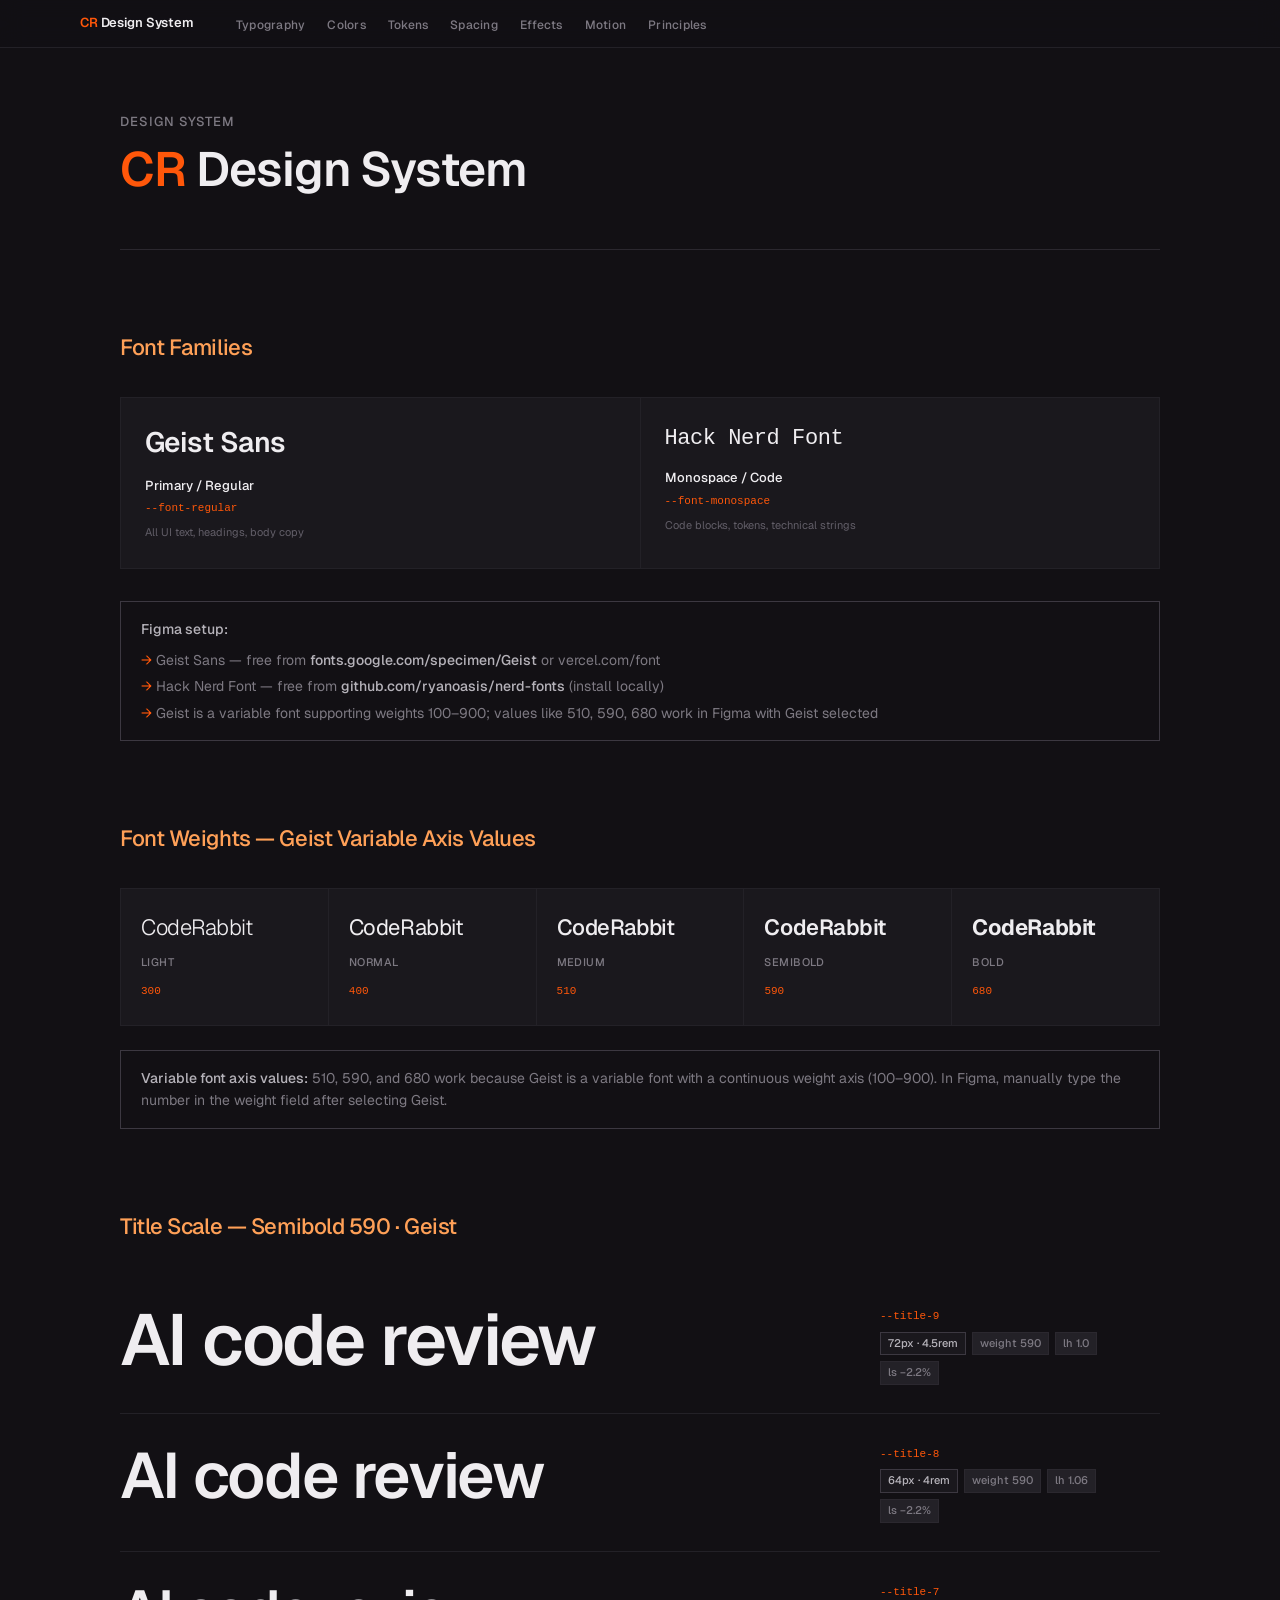
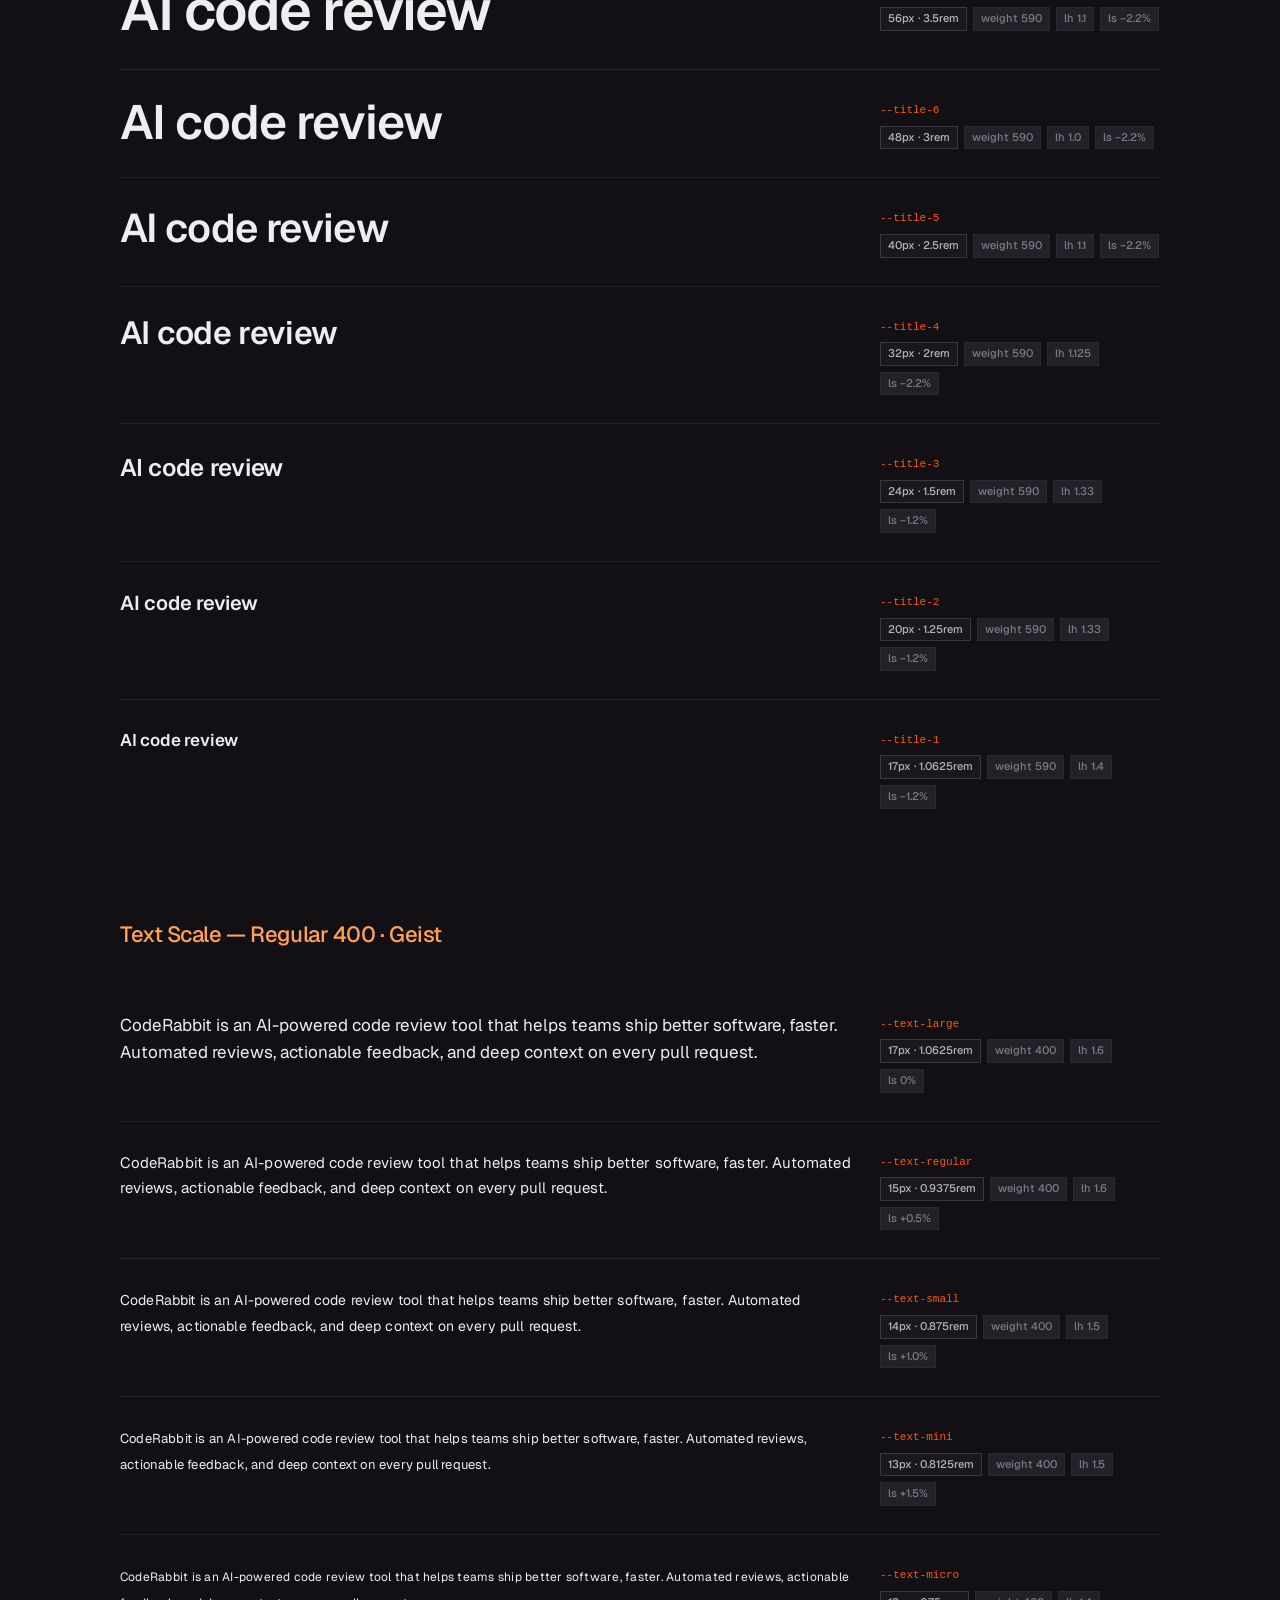
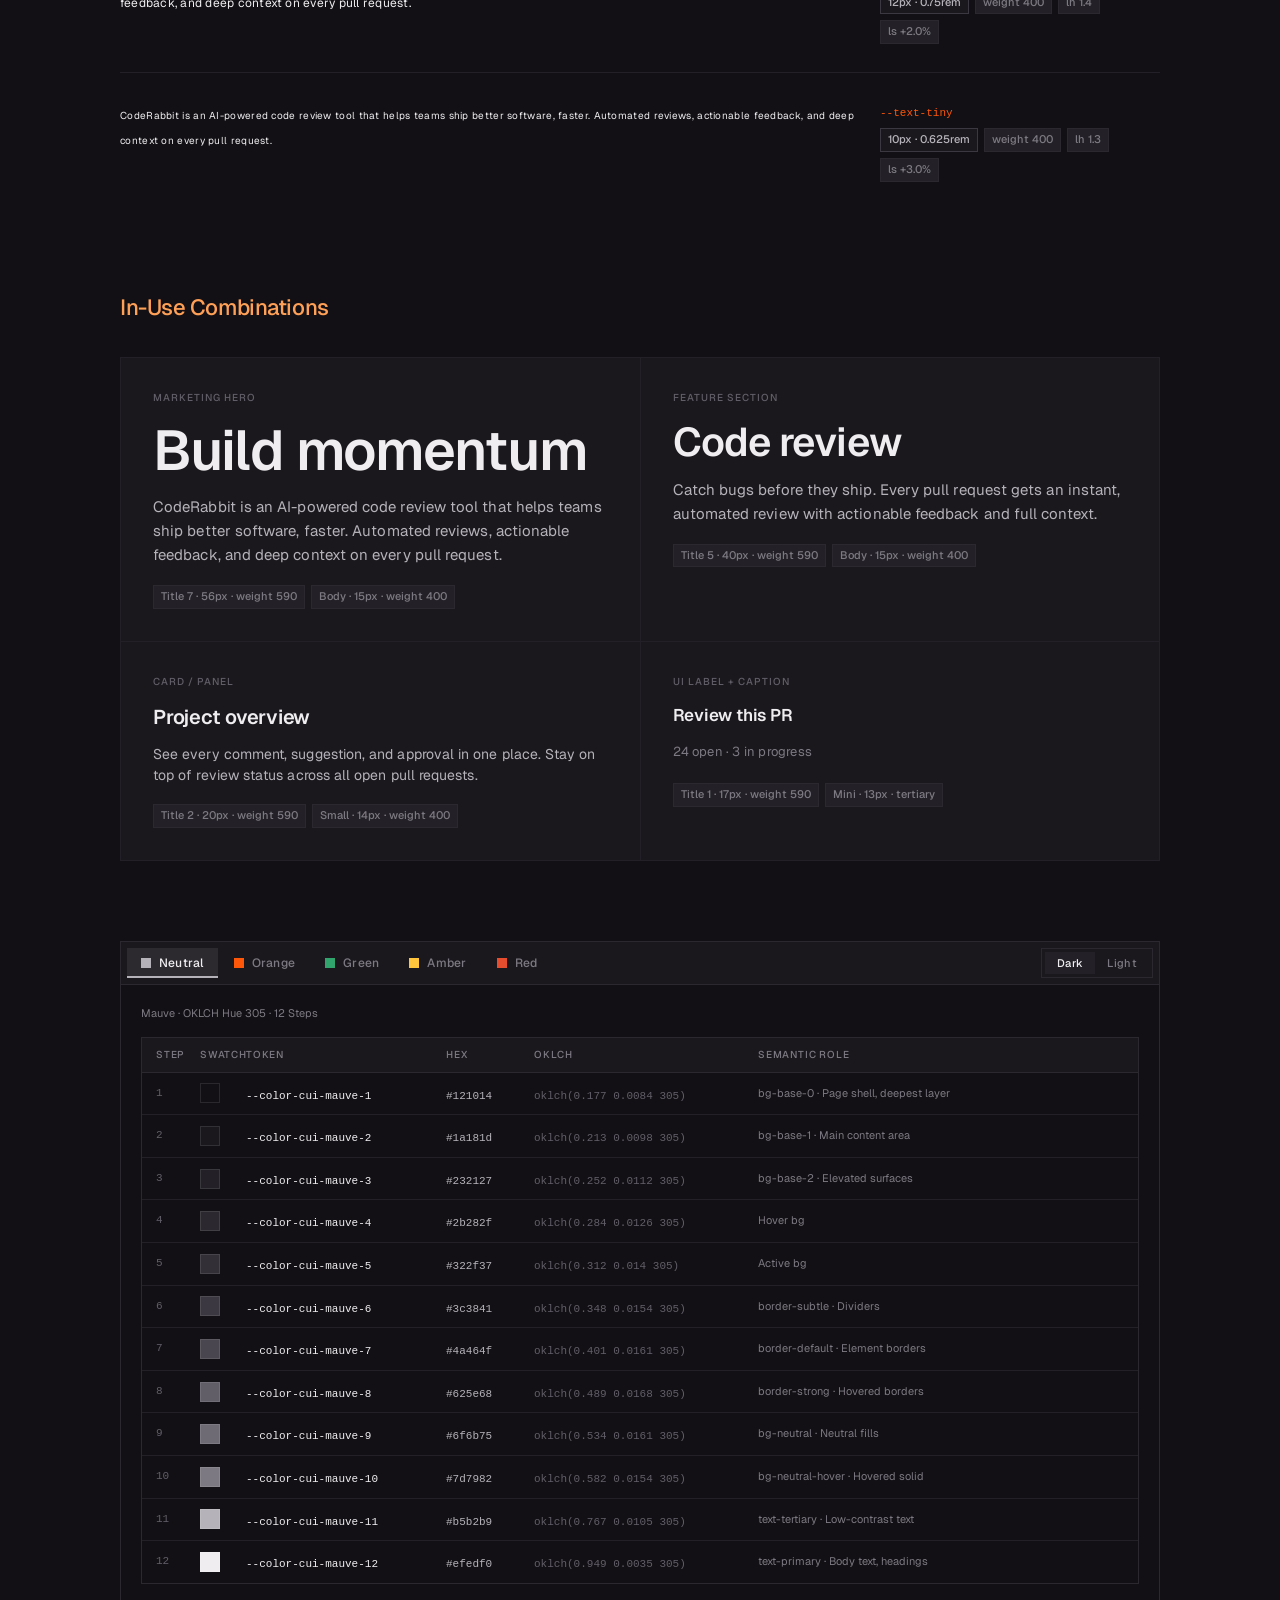
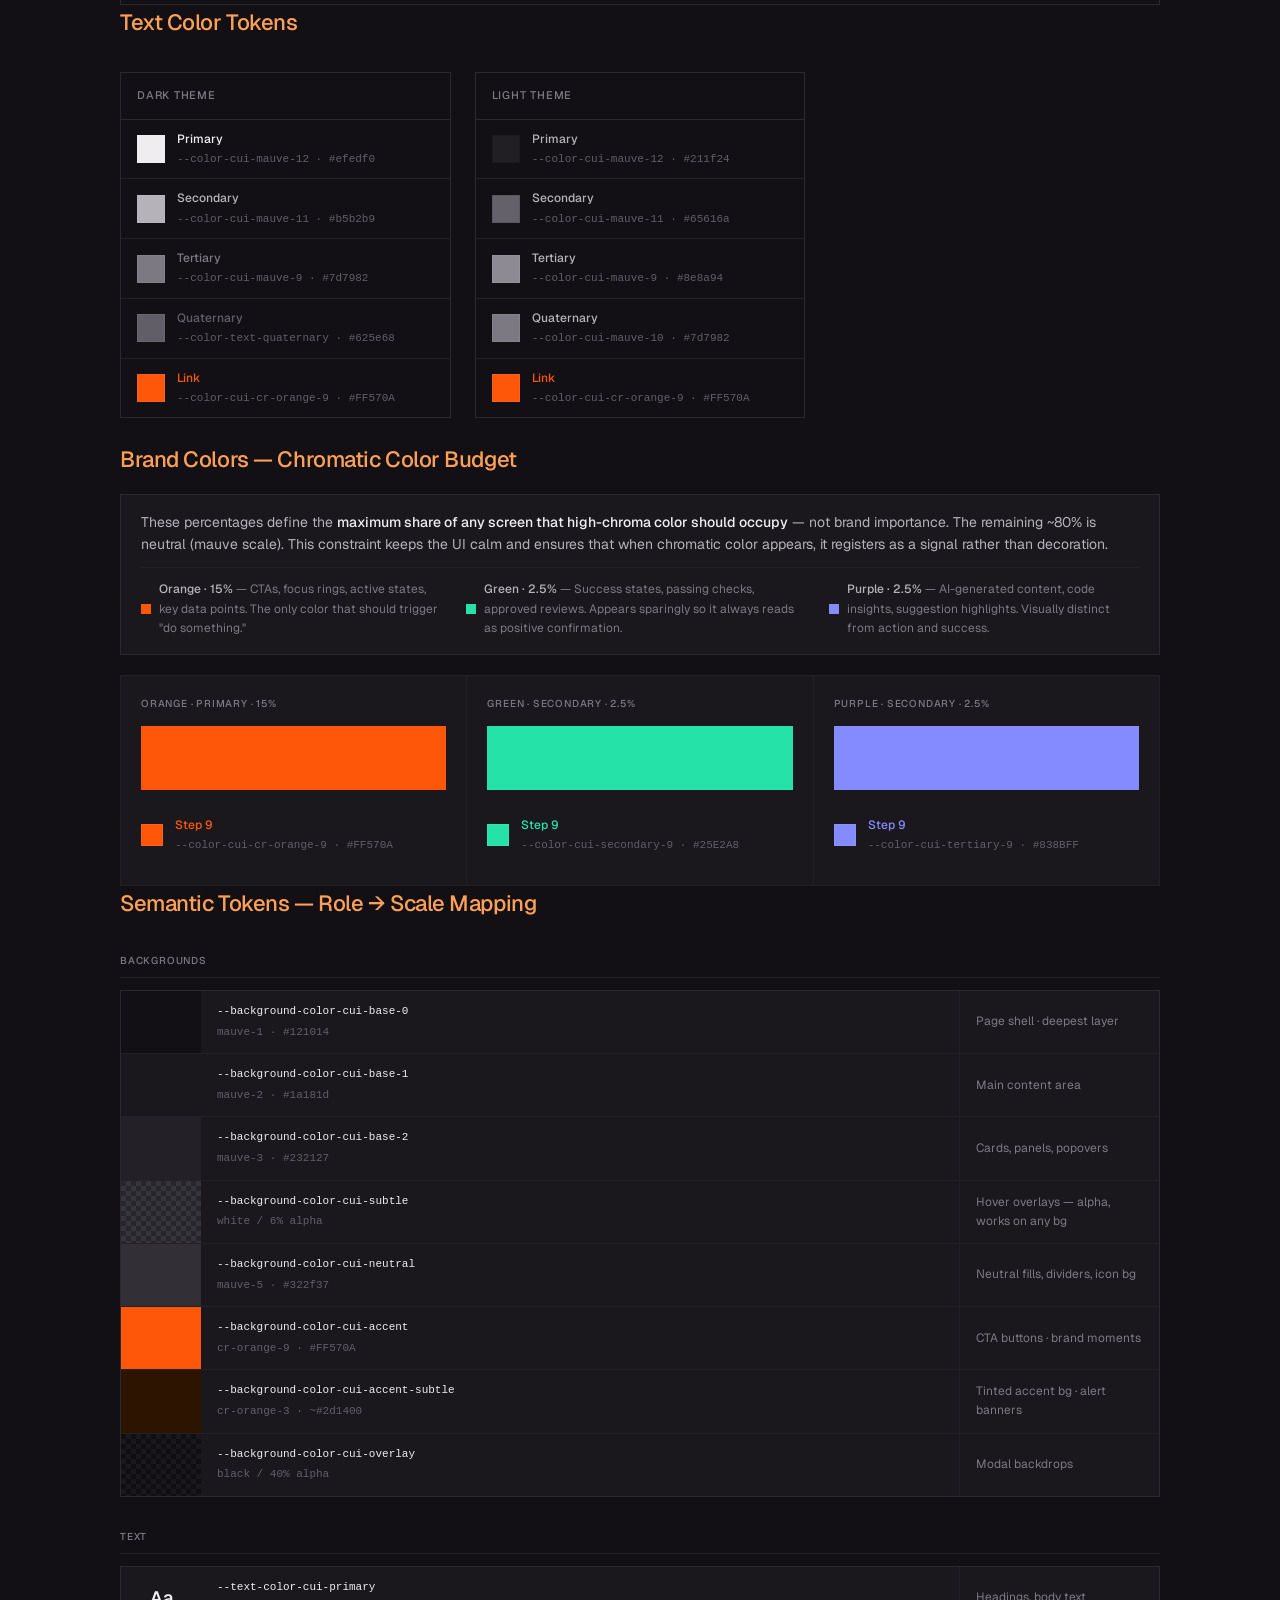
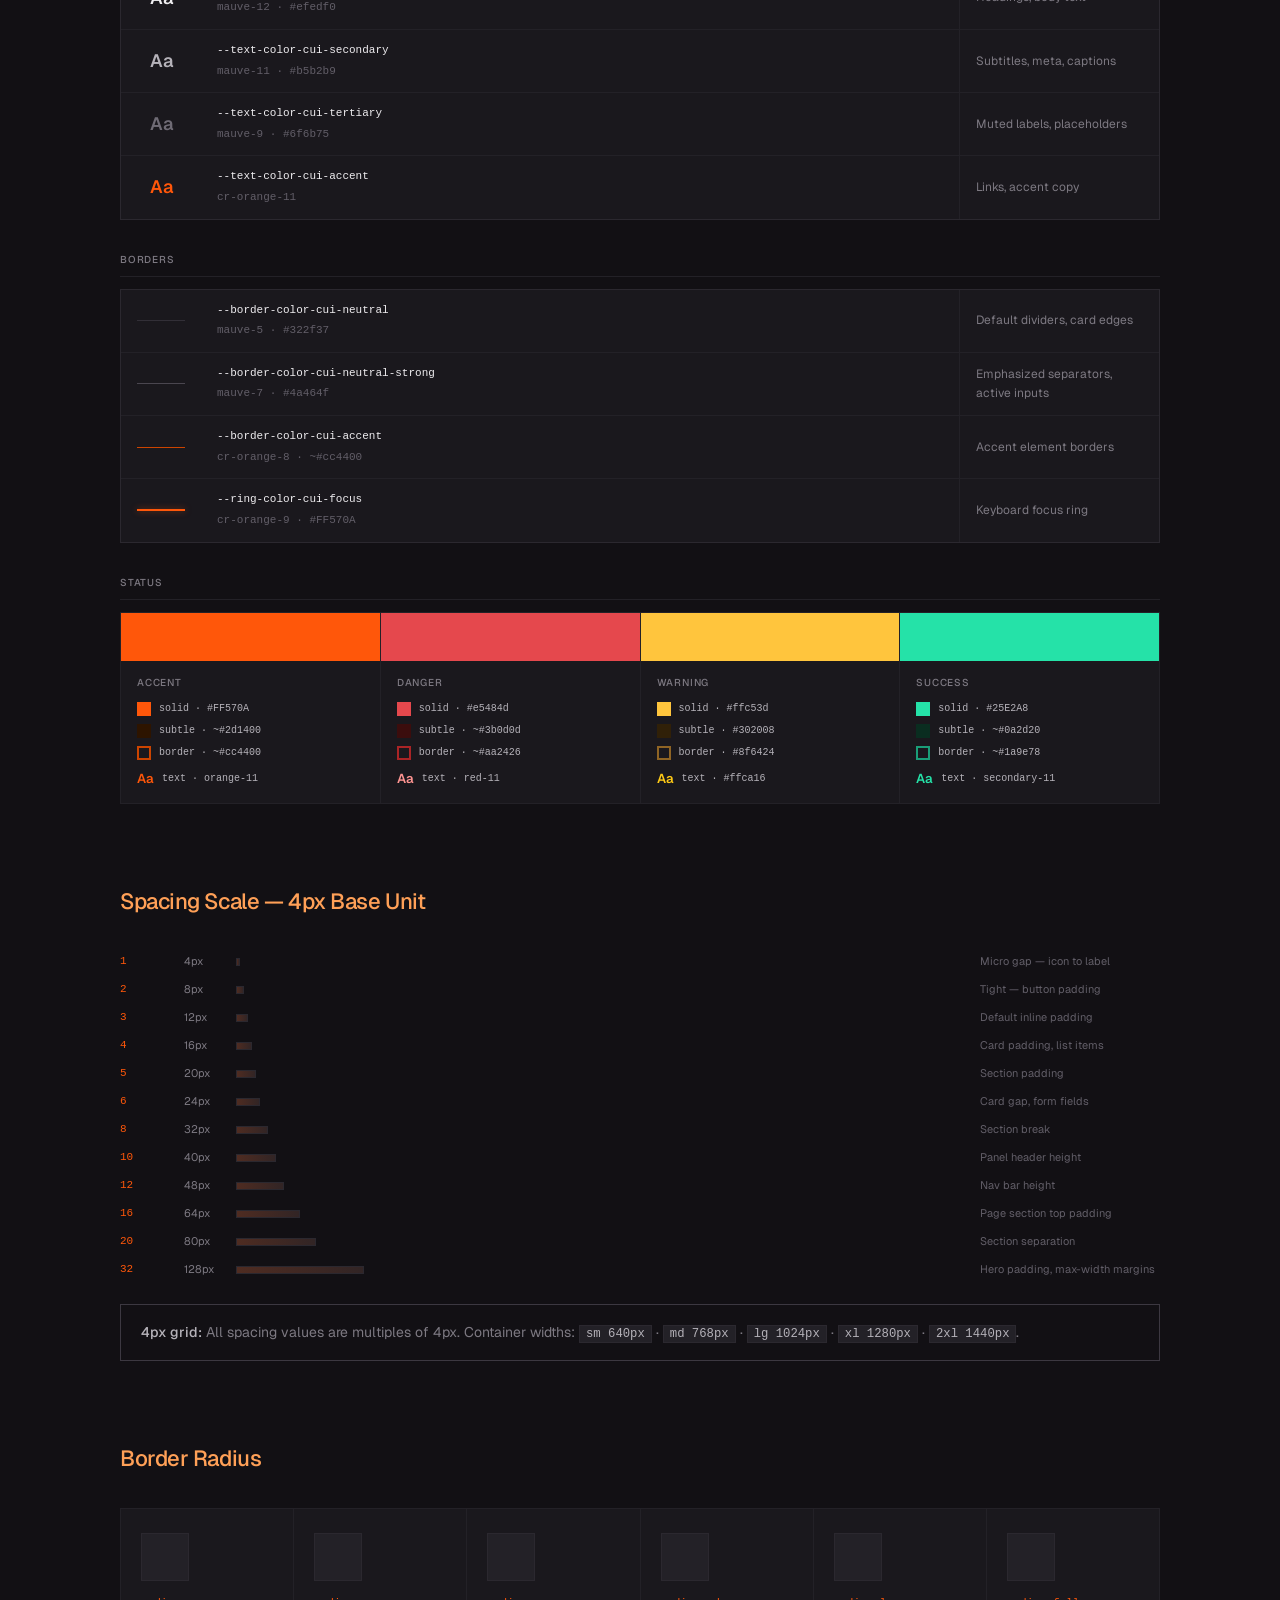
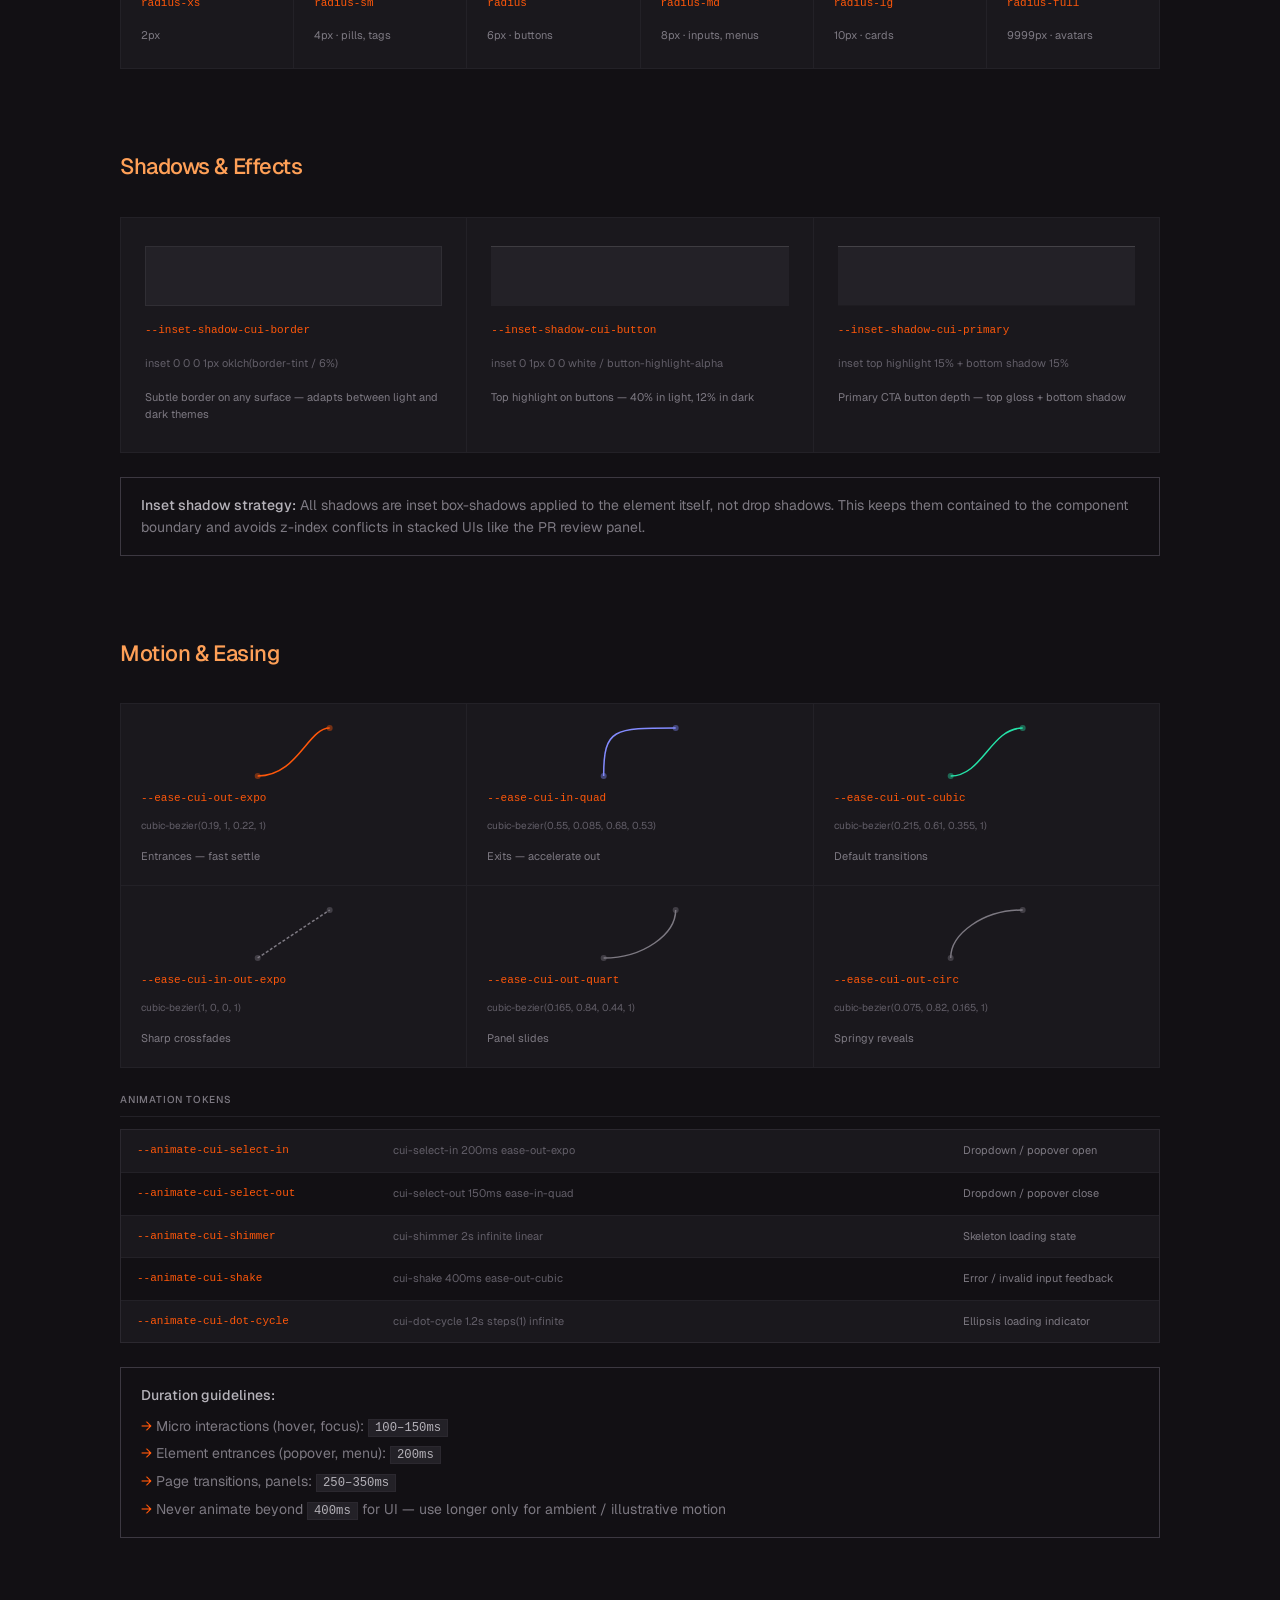
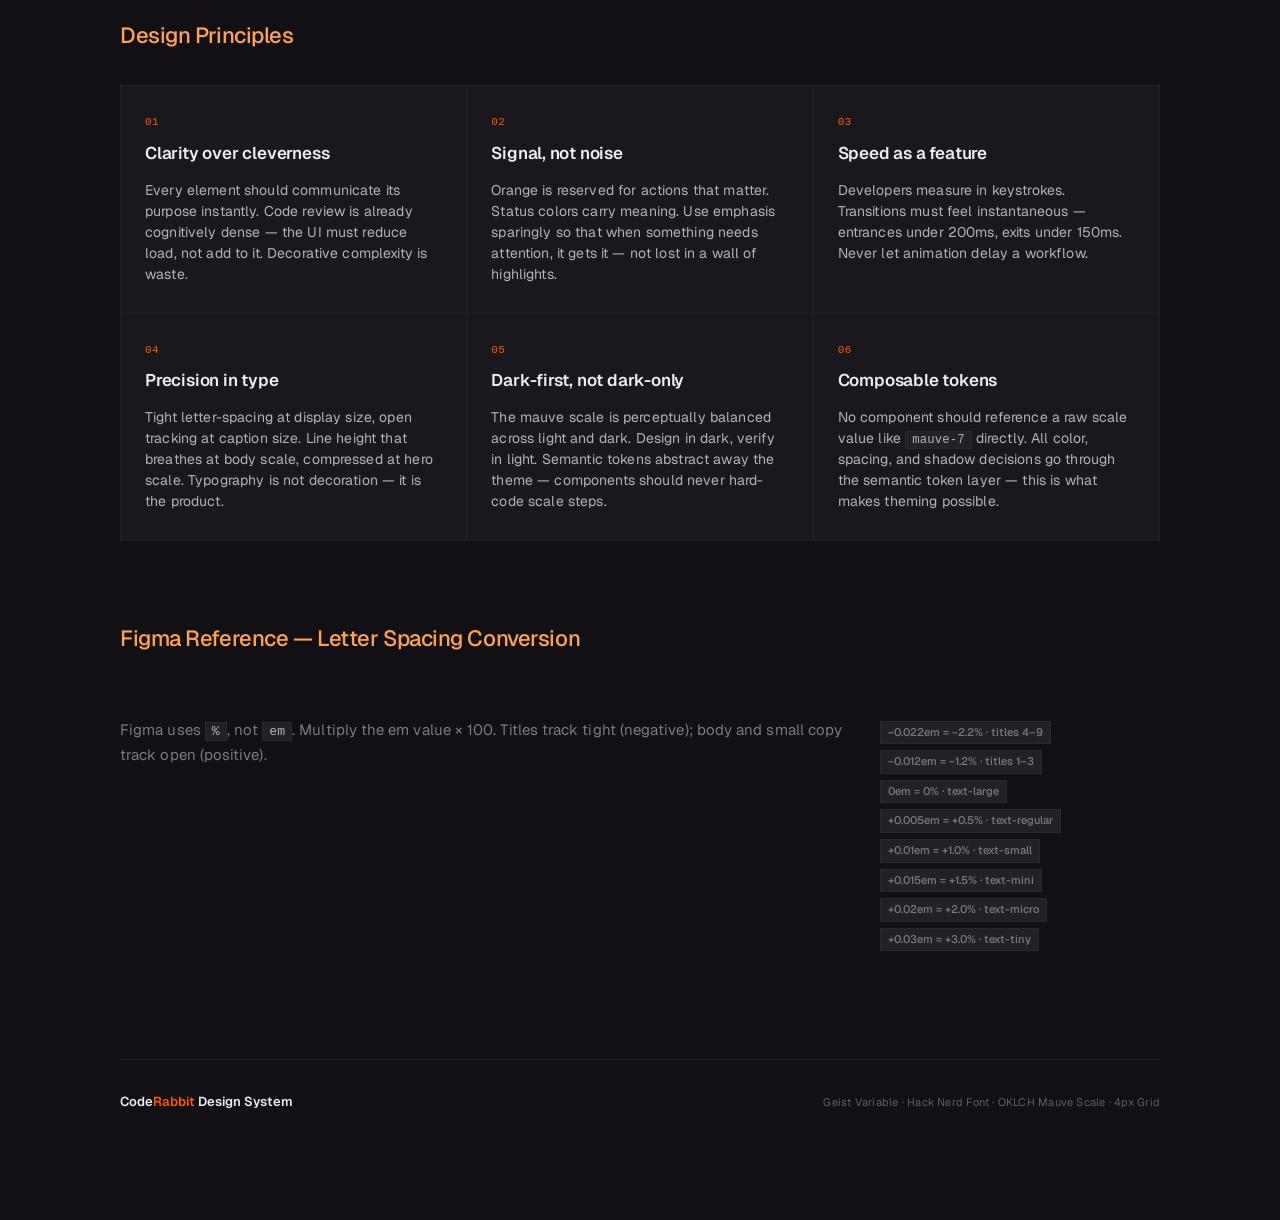
==== coderabbit-web-style-guide.html @ 01331349 "Widen OKLCH column to 224px across all scale tables" ====
<!DOCTYPE html>
<html lang="en" data-theme="dark">
<head>
<meta charset="UTF-8">
<meta name="viewport" content="width=device-width, initial-scale=1.0">
<title>Complete type scale, weights, and color tokens for CodeRabbit</title>
<link rel="preconnect" href="https://fonts.googleapis.com">
<link rel="preconnect" href="https://fonts.gstatic.com" crossorigin>
<link rel="stylesheet" href="https://fonts.googleapis.com/css2?family=Geist:wght@100..900&display=swap">
<style>
  /* ─── Design Tokens ────────────────────────────────────────────── */
  :root {
    --font-regular: "Geist", -apple-system, BlinkMacSystemFont, "Segoe UI", sans-serif;
    --font-monospace: "Hack Nerd Font", "Hack", ui-monospace, "SF Mono", "Menlo", monospace;

    --font-weight-light:    300;
    --font-weight-normal:   400;
    --font-weight-medium:   510;
    --font-weight-semibold: 590;
    --font-weight-bold:     680;

    /* Title scale */
    --title-1-size: 1.0625rem; --title-1-lh: 1.4;   --title-1-ls: -0.012em;
    --title-2-size: 1.25rem;   --title-2-lh: 1.33;  --title-2-ls: -0.012em;
    --title-3-size: 1.5rem;    --title-3-lh: 1.33;  --title-3-ls: -0.012em;
    --title-4-size: 2rem;      --title-4-lh: 1.125; --title-4-ls: -0.022em;
    --title-5-size: 2.5rem;    --title-5-lh: 1.1;   --title-5-ls: -0.022em;
    --title-6-size: 3rem;      --title-6-lh: 1.0;   --title-6-ls: -0.022em;
    --title-7-size: 3.5rem;    --title-7-lh: 1.1;   --title-7-ls: -0.022em;
    --title-8-size: 4rem;      --title-8-lh: 1.06;  --title-8-ls: -0.022em;
    --title-9-size: 4.5rem;    --title-9-lh: 1.0;   --title-9-ls: -0.022em;

    /* Text scale */
    --text-large-size:   1.0625rem; --text-large-lh:   1.6; --text-large-ls:   0;
    --text-regular-size: 0.9375rem; --text-regular-lh: 1.6; --text-regular-ls: 0.005em;
    --text-small-size:   0.875rem;  --text-small-lh:   1.5; --text-small-ls:   0.01em;
    --text-mini-size:    0.8125rem; --text-mini-lh:    1.5; --text-mini-ls:    0.015em;
    --text-micro-size:   0.75rem;   --text-micro-lh:   1.4; --text-micro-ls:   0.02em;
    --text-tiny-size:    0.625rem;  --text-tiny-lh:    1.3; --text-tiny-ls:    0.03em;

    /* Colors — dark theme */
    --color-bg:            #121014;
    --color-bg-secondary:  #1a181d;
    --color-bg-tertiary:   #232127;
    --color-border:        #2b282f;
    --color-border-subtle: #232127;

    --color-text-primary:    #efedf0;
    --color-text-secondary:  #b5b2b9;
    --color-text-tertiary:   #7d7982;
    --color-text-quaternary: #625e68;
    --color-link:            #FF570A;
    --color-brand:           #FF570A;
    --color-accent:          #FF570A;
  }

  /* ─── Reset & Base ──────────────────────────────────────────────── */
  *, *::before, *::after { box-sizing: border-box; margin: 0; padding: 0; }

  html {
    font-size: 100%;
    -webkit-font-smoothing: antialiased;
    font-feature-settings: normal;
    font-variation-settings: normal;
  }

  body {
    font-family: var(--font-regular);
    font-weight: var(--font-weight-normal);
    background: var(--color-bg);
    color: var(--color-text-primary);
    padding: 112px 80px 64px;
    max-width: 1200px;
    margin: 0 auto;
    line-height: 1.6;
  }

  /* ─── Layout ────────────────────────────────────────────────────── */
  .page-header {
    margin-bottom: 80px;
    padding-bottom: 40px;
    border-bottom: 1px solid var(--color-border);
  }

  .overline {
    font-size: var(--text-mini-size);
    font-weight: var(--font-weight-medium);
    letter-spacing: 0.08em;
    text-transform: uppercase;
    color: var(--color-text-tertiary);
    margin-bottom: 12px;
  }

  .page-title {
    font-size: var(--title-6-size);
    font-weight: var(--font-weight-semibold);
    line-height: var(--title-6-lh);
    letter-spacing: var(--title-6-ls);
    color: var(--color-text-primary);
    margin-bottom: 16px;
  }

  .page-subtitle {
    font-size: var(--text-large-size);
    line-height: var(--text-large-lh);
    color: var(--color-text-secondary);
    max-width: 520px;
  }

  .section {
    margin-bottom: 80px;
  }

  .section-label {
    font-size: 22px;
    font-weight: 510;
    letter-spacing: -0.02em;
    color: #ffa057;
    margin-bottom: 32px;

  }

  /* ─── Type Row ──────────────────────────────────────────────────── */
  .type-row {
    display: grid;
    grid-template-columns: 1fr 280px;
    gap: 24px;
    align-items: start;
    padding: 28px 0;
    border-bottom: 1px solid var(--color-border-subtle);
  }

  .type-row:first-of-type { padding-top: 0; }
  .type-row:last-of-type  { border-bottom: none; }

  .type-sample { overflow: hidden; }

  .type-meta {
    display: flex;
    flex-direction: column;
    gap: 6px;
    padding-top: 4px;
    flex-shrink: 0;
  }

  .meta-token {
    font-family: var(--font-monospace);
    font-size: 11px;
    color: var(--color-accent);
    letter-spacing: 0;
  }

  .meta-row {
    display: flex;
    flex-wrap: wrap;
    gap: 6px;
  }

  .meta-pill {
    font-size: 11px;
    font-weight: var(--font-weight-medium);
    color: var(--color-text-tertiary);
    background: var(--color-bg-tertiary);
    border: 1px solid var(--color-border);
    border-radius: 0;
    padding: 2px 7px;
    letter-spacing: 0;
    white-space: nowrap;
  }

  .meta-pill.highlight {
    color: var(--color-text-secondary);
    background: #1a181d;
    border-color: #3c3841;
  }

  /* ─── Title Styles ──────────────────────────────────────────────── */
  .t9 { font-size: var(--title-9-size); font-weight: var(--font-weight-semibold); line-height: var(--title-9-lh); letter-spacing: var(--title-9-ls); }
  .t8 { font-size: var(--title-8-size); font-weight: var(--font-weight-semibold); line-height: var(--title-8-lh); letter-spacing: var(--title-8-ls); }
  .t7 { font-size: var(--title-7-size); font-weight: var(--font-weight-semibold); line-height: var(--title-7-lh); letter-spacing: var(--title-7-ls); }
  .t6 { font-size: var(--title-6-size); font-weight: var(--font-weight-semibold); line-height: var(--title-6-lh); letter-spacing: var(--title-6-ls); }
  .t5 { font-size: var(--title-5-size); font-weight: var(--font-weight-semibold); line-height: var(--title-5-lh); letter-spacing: var(--title-5-ls); }
  .t4 { font-size: var(--title-4-size); font-weight: var(--font-weight-semibold); line-height: var(--title-4-lh); letter-spacing: var(--title-4-ls); }
  .t3 { font-size: var(--title-3-size); font-weight: var(--font-weight-semibold); line-height: var(--title-3-lh); letter-spacing: var(--title-3-ls); }
  .t2 { font-size: var(--title-2-size); font-weight: var(--font-weight-semibold); line-height: var(--title-2-lh); letter-spacing: var(--title-2-ls); }
  .t1 { font-size: var(--title-1-size); font-weight: var(--font-weight-semibold); line-height: var(--title-1-lh); letter-spacing: var(--title-1-ls); }

  /* ─── Text Styles ───────────────────────────────────────────────── */
  .text-large   { font-size: var(--text-large-size);   line-height: var(--text-large-lh);   letter-spacing: var(--text-large-ls);   font-weight: var(--font-weight-normal); }
  .text-regular { font-size: var(--text-regular-size); line-height: var(--text-regular-lh); letter-spacing: var(--text-regular-ls); font-weight: var(--font-weight-normal); }
  .text-small   { font-size: var(--text-small-size);   line-height: var(--text-small-lh);   letter-spacing: var(--text-small-ls);   font-weight: var(--font-weight-normal); }
  .text-mini    { font-size: var(--text-mini-size);    line-height: var(--text-mini-lh);    letter-spacing: var(--text-mini-ls);    font-weight: var(--font-weight-normal); }
  .text-micro   { font-size: var(--text-micro-size);   line-height: var(--text-micro-lh);   letter-spacing: var(--text-micro-ls);   font-weight: var(--font-weight-normal); }
  .text-tiny    { font-size: var(--text-tiny-size);    line-height: var(--text-tiny-lh);    letter-spacing: var(--text-tiny-ls);    font-weight: var(--font-weight-normal); }

  /* ─── Weight Showcase ───────────────────────────────────────────── */
  .weight-grid {
    display: grid;
    grid-template-columns: repeat(5, 1fr);
    gap: 1px;
    background: var(--color-border-subtle);
    border: 1px solid var(--color-border-subtle);
    border-radius: 0;
    overflow: hidden;
  }

  .weight-cell {
    background: var(--color-bg-secondary);
    padding: 24px 20px;
    display: flex;
    flex-direction: column;
    gap: 12px;
  }

  .weight-sample {
    font-size: 22px;
    line-height: 1.3;
    letter-spacing: -0.02em;
  }

  .weight-label {
    font-size: 11px;
    font-weight: var(--font-weight-medium);
    color: var(--color-text-tertiary);
    letter-spacing: 0.04em;
    text-transform: uppercase;
  }

  .weight-value {
    font-family: var(--font-monospace);
    font-size: 11px;
    color: var(--color-accent);
  }

  /* ─── Color Grid ────────────────────────────────────────────────── */
  .color-section {
    display: grid;
    grid-template-columns: repeat(3, 1fr);
    gap: 24px;
  }

  .color-group {
    border: 1px solid var(--color-border);
    border-radius: 0;
    overflow: hidden;
  }

  .color-group-header {
    padding: 14px 16px;
    border-bottom: 1px solid var(--color-border);
    font-size: 11px;
    font-weight: var(--font-weight-medium);
    letter-spacing: 0.07em;
    text-transform: uppercase;
    color: var(--color-text-tertiary);
  }

  .color-swatch-row {
    display: flex;
    align-items: center;
    gap: 12px;
    padding: 10px 16px;
    border-bottom: 1px solid var(--color-border-subtle);
  }
  .color-swatch-row:last-child { border-bottom: none; }

  .swatch {
    width: 28px;
    height: 28px;
    border-radius: 0;
    flex-shrink: 0;
    border: 1px solid rgba(255,255,255,0.06);
  }

  .swatch-info { flex: 1; min-width: 0; }

  .swatch-name {
    font-size: 12px;
    font-weight: var(--font-weight-medium);
    color: var(--color-text-secondary);
    margin-bottom: 2px;
  }

  .swatch-hex {
    font-family: var(--font-monospace);
    font-size: 11px;
    color: var(--color-text-quaternary);
  }

  /* ─── Combinations ──────────────────────────────────────────────── */
  .combo-grid {
    display: grid;
    grid-template-columns: repeat(2, 1fr);
    gap: 1px;
    background: var(--color-border-subtle);
    border: 1px solid var(--color-border-subtle);
    border-radius: 0;
    overflow: hidden;
  }

  .combo-card {
    background: var(--color-bg-secondary);
    padding: 32px;
    display: flex;
    flex-direction: column;
    gap: 10px;
  }

  .combo-card-label {
    font-size: 10px;
    font-weight: var(--font-weight-medium);
    letter-spacing: 0.1em;
    text-transform: uppercase;
    color: var(--color-text-quaternary);
    margin-bottom: 4px;
  }

  .combo-body {
    color: var(--color-text-secondary);
    font-size: var(--text-regular-size);
    line-height: var(--text-regular-lh);
    letter-spacing: var(--text-regular-ls);
    margin-top: 4px;
  }

  /* ─── Font Family Row ───────────────────────────────────────────── */
  .font-families {
    display: grid;
    grid-template-columns: repeat(2, 1fr);
    gap: 1px;
    background: var(--color-border-subtle);
    border: 1px solid var(--color-border-subtle);
    border-radius: 0;
    overflow: hidden;
    margin-bottom: 32px;
  }

  .font-family-card {
    background: var(--color-bg-secondary);
    padding: 28px 24px;
  }

  .font-family-sample {
    font-size: 28px;
    font-weight: var(--font-weight-semibold);
    line-height: 1.2;
    letter-spacing: -0.02em;
    margin-bottom: 16px;
  }

  .font-family-name {
    font-size: 13px;
    font-weight: var(--font-weight-medium);
    color: var(--color-text-primary);
    margin-bottom: 4px;
  }

  .font-family-token {
    font-family: var(--font-monospace);
    font-size: 11px;
    color: var(--color-accent);
  }

  .font-family-stack {
    font-size: 11px;
    color: var(--color-text-quaternary);
    margin-top: 6px;
    line-height: 1.5;
  }

  code {
    font-family: var(--font-monospace);
    font-size: 0.875em;
    color: var(--color-text-secondary);
    background: var(--color-bg-tertiary);
    padding: 1px 6px;
    border-radius: 0;
    border: 1px solid var(--color-border);
  }

  /* ─── Figma Notes ───────────────────────────────────────────────── */
  .note-box {
    background: #121014;
    border: 1px solid #3c3841;
    border-radius: 0;
    padding: 16px 20px;
    margin-top: 24px;
    font-size: var(--text-small-size);
    line-height: 1.6;
    color: var(--color-text-tertiary);
  }

  .note-box strong {
    color: var(--color-text-secondary);
    font-weight: var(--font-weight-medium);
  }

  .note-box ul {
    list-style: none;
    margin-top: 8px;
    display: flex;
    flex-direction: column;
    gap: 4px;
  }

  .note-box li::before {
    content: "→ ";
    color: var(--color-accent);
  }

  /* ─── Divider ───────────────────────────────────────────────────── */
  .divider {
    height: 1px;
    background: var(--color-border-subtle);
    margin: 64px 0;
  }

  /* ─── Sticky Nav ─────────────────────────────────────────────────── */
  .site-nav {
    position: fixed;
    top: 0;
    left: 0;
    right: 0;
    z-index: 100;
    background: rgba(18, 16, 20, 0.85);
    backdrop-filter: blur(12px);
    -webkit-backdrop-filter: blur(12px);
    border-bottom: 1px solid var(--color-border-subtle);
    padding: 0 80px;
    display: flex;
    align-items: center;
    gap: 0;
    height: 48px;
  }

  .nav-brand {
    font-size: 13px;
    font-weight: var(--font-weight-semibold);
    color: var(--color-text-primary);
    letter-spacing: -0.01em;
    margin-right: 32px;
    flex-shrink: 0;
  }

  .nav-brand span {
    color: var(--color-accent);
  }

  .nav-links {
    display: flex;
    align-items: center;
    gap: 2px;
    list-style: none;
  }

  .nav-links a {
    font-size: 12px;
    font-weight: var(--font-weight-medium);
    color: var(--color-text-tertiary);
    text-decoration: none;
    letter-spacing: 0.02em;
    padding: 6px 10px;
    border-radius: 0;
    transition: color 0.15s, background 0.15s;
  }

  .nav-links a:hover {
    color: var(--color-text-primary);
    background: rgba(255,255,255,0.05);
  }

  /* ─── Semantic Token Table ───────────────────────────────────────── */
  .token-table {
    width: 100%;
    border-collapse: collapse;
    border: 1px solid var(--color-border);
    border-radius: 0;
    overflow: hidden;
    font-size: 12px;
  }

  .token-table th {
    background: var(--color-bg-secondary);
    padding: 10px 16px;
    text-align: left;
    font-size: 10px;
    font-weight: var(--font-weight-medium);
    letter-spacing: 0.08em;
    text-transform: uppercase;
    color: var(--color-text-tertiary);
    border-bottom: 1px solid var(--color-border);
  }

  .token-table td {
    padding: 10px 16px;
    border-bottom: 1px solid var(--color-border-subtle);
    vertical-align: middle;
  }

  .token-table tr:last-child td {
    border-bottom: none;
  }

  .token-table tr:nth-child(even) td {
    background: rgba(255,255,255,0.015);
  }

  .token-name {
    font-family: var(--font-monospace);
    font-size: 11px;
    color: var(--color-text-primary);
    white-space: nowrap;
  }

  .token-alias {
    font-family: var(--font-monospace);
    font-size: 11px;
    color: var(--color-text-quaternary);
    white-space: nowrap;
  }

  .token-desc {
    color: var(--color-text-secondary);
    font-size: 12px;
  }

  .token-preview {
    display: flex;
    align-items: center;
    gap: 8px;
  }

  .token-swatch {
    width: 20px;
    height: 20px;
    border-radius: 0;
    border: 1px solid rgba(255,255,255,0.08);
    flex-shrink: 0;
  }

  /* ─── Spacing Scale ──────────────────────────────────────────────── */
  .spacing-grid {
    display: flex;
    flex-direction: column;
    gap: 8px;
  }

  .spacing-row {
    display: flex;
    align-items: center;
    gap: 16px;
  }

  .spacing-label {
    font-family: var(--font-monospace);
    font-size: 11px;
    color: var(--color-accent);
    width: 48px;
    flex-shrink: 0;
  }

  .spacing-px {
    font-size: 11px;
    color: var(--color-text-tertiary);
    width: 36px;
    flex-shrink: 0;
  }

  .spacing-bar-wrap {
    flex: 1;
    height: 20px;
    display: flex;
    align-items: center;
  }

  .spacing-bar {
    height: 8px;
    background: var(--color-bg-tertiary);
    border: 1px solid var(--color-border);
    border-radius: 0;
    position: relative;
    overflow: hidden;
  }

  .spacing-bar::after {
    content: '';
    position: absolute;
    inset: 0;
    background: linear-gradient(to right, #FF570A33, #FF570A11);
  }

  .spacing-desc {
    font-size: 11px;
    color: var(--color-text-quaternary);
    width: 180px;
    flex-shrink: 0;
  }

  /* ─── Radius ─────────────────────────────────────────────────────── */
  .radius-grid {
    display: grid;
    grid-template-columns: repeat(6, 1fr);
    gap: 1px;
    background: var(--color-border-subtle);
    border: 1px solid var(--color-border-subtle);
    border-radius: 0;
    overflow: hidden;
  }

  .radius-cell {
    background: var(--color-bg-secondary);
    padding: 24px 20px;
    display: flex;
    flex-direction: column;
    align-items: flex-start;
    gap: 14px;
  }

  .radius-preview {
    width: 48px;
    height: 48px;
    background: var(--color-bg-tertiary);
    border: 1px solid var(--color-border);
  }

  .radius-token {
    font-family: var(--font-monospace);
    font-size: 11px;
    color: var(--color-accent);
  }

  .radius-value {
    font-size: 11px;
    color: var(--color-text-tertiary);
  }

  /* ─── Shadow Cards ───────────────────────────────────────────────── */
  .shadow-grid {
    display: grid;
    grid-template-columns: repeat(3, 1fr);
    gap: 1px;
    background: var(--color-border-subtle);
    border: 1px solid var(--color-border-subtle);
    border-radius: 0;
    overflow: hidden;
  }

  .shadow-cell {
    background: var(--color-bg-secondary);
    padding: 28px 24px;
    display: flex;
    flex-direction: column;
    gap: 16px;
  }

  .shadow-preview {
    width: 100%;
    height: 60px;
    border-radius: 0;
    background: var(--color-bg-tertiary);
  }

  .shadow-token {
    font-family: var(--font-monospace);
    font-size: 11px;
    color: var(--color-accent);
  }

  .shadow-value {
    font-size: 11px;
    color: var(--color-text-quaternary);
    line-height: 1.6;
    word-break: break-all;
  }

  /* ─── Easing ─────────────────────────────────────────────────────── */
  .easing-grid {
    display: grid;
    grid-template-columns: repeat(3, 1fr);
    gap: 1px;
    background: var(--color-border-subtle);
    border: 1px solid var(--color-border-subtle);
    border-radius: 0;
    overflow: hidden;
    margin-bottom: 24px;
  }

  .easing-cell {
    background: var(--color-bg-secondary);
    padding: 20px;
    display: flex;
    flex-direction: column;
    gap: 10px;
  }

  .easing-curve {
    width: 100%;
    height: 56px;
  }

  .easing-token {
    font-family: var(--font-monospace);
    font-size: 11px;
    color: var(--color-accent);
  }

  .easing-value {
    font-size: 10px;
    color: var(--color-text-quaternary);
  }

  .easing-demo {
    width: 10px;
    height: 10px;
    border-radius: 0;
    background: var(--color-accent);
    position: relative;
  }

  /* ─── Animation Tokens ───────────────────────────────────────────── */
  .anim-row {
    display: grid;
    grid-template-columns: 240px 1fr 180px;
    gap: 16px;
    align-items: center;
    padding: 12px 16px;
    border-bottom: 1px solid var(--color-border-subtle);
  }

  .anim-row:last-child { border-bottom: none; }

  .anim-name {
    font-family: var(--font-monospace);
    font-size: 11px;
    color: var(--color-accent);
  }

  .anim-value {
    font-size: 11px;
    color: var(--color-text-quaternary);
  }

  .anim-usage {
    font-size: 11px;
    color: var(--color-text-tertiary);
  }

  /* ─── Principles ─────────────────────────────────────────────────── */
  .principles-grid {
    display: grid;
    grid-template-columns: repeat(3, 1fr);
    gap: 1px;
    background: var(--color-border-subtle);
    border: 1px solid var(--color-border-subtle);
    border-radius: 0;
    overflow: hidden;
  }

  .principle-card {
    background: var(--color-bg-secondary);
    padding: 28px 24px;
    display: flex;
    flex-direction: column;
    gap: 10px;
  }

  .principle-number {
    font-family: var(--font-monospace);
    font-size: 11px;
    color: var(--color-accent);
    letter-spacing: 0.04em;
  }

  .principle-title {
    font-size: var(--title-1-size);
    font-weight: var(--font-weight-semibold);
    line-height: var(--title-1-lh);
    letter-spacing: var(--title-1-ls);
    color: var(--color-text-primary);
  }

  .principle-desc {
    font-size: var(--text-small-size);
    line-height: var(--text-small-lh);
    letter-spacing: var(--text-small-ls);
    color: var(--color-text-secondary);
    margin-top: 4px;
  }

  /* ─── Footer ─────────────────────────────────────────────────────── */
  .site-footer {
    margin-top: 80px;
    padding-top: 32px;
    border-top: 1px solid var(--color-border-subtle);
    display: flex;
    align-items: center;
    justify-content: space-between;
    padding-bottom: 48px;
  }

  .footer-brand {
    font-size: 13px;
    font-weight: var(--font-weight-semibold);
    color: var(--color-text-primary);
  }

  .footer-brand span {
    color: var(--color-accent);
  }

  .footer-meta {
    font-size: 11px;
    color: var(--color-text-quaternary);
    letter-spacing: 0.02em;
  }
</style>
</head>
<body>

<!-- ─── Sticky Nav ────────────────────────────────────────────────── -->
<nav class="site-nav">
  <div class="nav-brand"><span style="color:#ff570a;">CR</span> Design System</div>
  <ul class="nav-links">
    <li><a href="#typography">Typography</a></li>
    <li><a href="#colors">Colors</a></li>
    <li><a href="#semantic">Tokens</a></li>
    <li><a href="#spacing">Spacing</a></li>
    <li><a href="#effects">Effects</a></li>
    <li><a href="#motion">Motion</a></li>
    <li><a href="#principles">Principles</a></li>
  </ul>
</nav>

<!-- ─── Page Header ─────────────────────────────────────────────── -->
<header class="page-header">
  <div class="overline">Design System</div>
  <h1 class="page-title"><span style="color:#ff570a;">CR</span> Design System</h1>
</header>


<!-- ─── Font Families ───────────────────────────────────────────── -->
<section class="section" id="typography">
  <div class="section-label">Font Families</div>

  <div class="font-families">
    <div class="font-family-card">
      <div class="font-family-sample" style="font-family: var(--font-regular);">Geist Sans</div>
      <div class="font-family-name">Primary / Regular</div>
      <div class="font-family-token">--font-regular</div>
      <div class="font-family-stack">All UI text, headings, body copy</div>
    </div>
    <div class="font-family-card">
      <div class="font-family-sample" style="font-family: var(--font-monospace); font-weight: 400; font-size: 22px;">Hack Nerd Font</div>
      <div class="font-family-name">Monospace / Code</div>
      <div class="font-family-token">--font-monospace</div>
      <div class="font-family-stack">Code blocks, tokens, technical strings</div>
    </div>
  </div>

  <div class="note-box">
    <strong>Figma setup:</strong>
    <ul>
      <li>Geist Sans — free from <strong>fonts.google.com/specimen/Geist</strong> or vercel.com/font</li>
      <li>Hack Nerd Font — free from <strong>github.com/ryanoasis/nerd-fonts</strong> (install locally)</li>
      <li>Geist is a variable font supporting weights 100–900; values like 510, 590, 680 work in Figma with Geist selected</li>
    </ul>
  </div>
</section>


<!-- ─── Font Weights ─────────────────────────────────────────────── -->
<section class="section">
  <div class="section-label">Font Weights — Geist Variable Axis Values</div>

  <div class="weight-grid">
    <div class="weight-cell">
      <div class="weight-sample" style="font-weight: 300;">CodeRabbit</div>
      <div class="weight-label">Light</div>
      <div class="weight-value">300</div>
    </div>
    <div class="weight-cell">
      <div class="weight-sample" style="font-weight: 400;">CodeRabbit</div>
      <div class="weight-label">Normal</div>
      <div class="weight-value">400</div>
    </div>
    <div class="weight-cell">
      <div class="weight-sample" style="font-weight: 510;">CodeRabbit</div>
      <div class="weight-label">Medium</div>
      <div class="weight-value">510</div>
    </div>
    <div class="weight-cell">
      <div class="weight-sample" style="font-weight: 590;">CodeRabbit</div>
      <div class="weight-label">Semibold</div>
      <div class="weight-value">590</div>
    </div>
    <div class="weight-cell">
      <div class="weight-sample" style="font-weight: 680;">CodeRabbit</div>
      <div class="weight-label">Bold</div>
      <div class="weight-value">680</div>
    </div>
  </div>

  <div class="note-box">
    <strong>Variable font axis values:</strong> 510, 590, and 680 work because Geist is a variable font with a continuous weight axis (100–900). In Figma, manually type the number in the weight field after selecting Geist.
  </div>
</section>


<!-- ─── Title Scale ──────────────────────────────────────────────── -->
<section class="section">
  <div class="section-label">Title Scale — Semibold 590 · Geist</div>

  <div class="type-row">
    <div class="type-sample"><span class="t9">AI code review</span></div>
    <div class="type-meta">
      <div class="meta-token">--title-9</div>
      <div class="meta-row">
        <span class="meta-pill highlight">72px · 4.5rem</span>
        <span class="meta-pill">weight 590</span>
        <span class="meta-pill">lh 1.0</span>
        <span class="meta-pill">ls −2.2%</span>
      </div>
    </div>
  </div>

  <div class="type-row">
    <div class="type-sample"><span class="t8">AI code review</span></div>
    <div class="type-meta">
      <div class="meta-token">--title-8</div>
      <div class="meta-row">
        <span class="meta-pill highlight">64px · 4rem</span>
        <span class="meta-pill">weight 590</span>
        <span class="meta-pill">lh 1.06</span>
        <span class="meta-pill">ls −2.2%</span>
      </div>
    </div>
  </div>

  <div class="type-row">
    <div class="type-sample"><span class="t7">AI code review</span></div>
    <div class="type-meta">
      <div class="meta-token">--title-7</div>
      <div class="meta-row">
        <span class="meta-pill highlight">56px · 3.5rem</span>
        <span class="meta-pill">weight 590</span>
        <span class="meta-pill">lh 1.1</span>
        <span class="meta-pill">ls −2.2%</span>
      </div>
    </div>
  </div>

  <div class="type-row">
    <div class="type-sample"><span class="t6">AI code review</span></div>
    <div class="type-meta">
      <div class="meta-token">--title-6</div>
      <div class="meta-row">
        <span class="meta-pill highlight">48px · 3rem</span>
        <span class="meta-pill">weight 590</span>
        <span class="meta-pill">lh 1.0</span>
        <span class="meta-pill">ls −2.2%</span>
      </div>
    </div>
  </div>

  <div class="type-row">
    <div class="type-sample"><span class="t5">AI code review</span></div>
    <div class="type-meta">
      <div class="meta-token">--title-5</div>
      <div class="meta-row">
        <span class="meta-pill highlight">40px · 2.5rem</span>
        <span class="meta-pill">weight 590</span>
        <span class="meta-pill">lh 1.1</span>
        <span class="meta-pill">ls −2.2%</span>
      </div>
    </div>
  </div>

  <div class="type-row">
    <div class="type-sample"><span class="t4">AI code review</span></div>
    <div class="type-meta">
      <div class="meta-token">--title-4</div>
      <div class="meta-row">
        <span class="meta-pill highlight">32px · 2rem</span>
        <span class="meta-pill">weight 590</span>
        <span class="meta-pill">lh 1.125</span>
        <span class="meta-pill">ls −2.2%</span>
      </div>
    </div>
  </div>

  <div class="type-row">
    <div class="type-sample"><span class="t3">AI code review</span></div>
    <div class="type-meta">
      <div class="meta-token">--title-3</div>
      <div class="meta-row">
        <span class="meta-pill highlight">24px · 1.5rem</span>
        <span class="meta-pill">weight 590</span>
        <span class="meta-pill">lh 1.33</span>
        <span class="meta-pill">ls −1.2%</span>
      </div>
    </div>
  </div>

  <div class="type-row">
    <div class="type-sample"><span class="t2">AI code review</span></div>
    <div class="type-meta">
      <div class="meta-token">--title-2</div>
      <div class="meta-row">
        <span class="meta-pill highlight">20px · 1.25rem</span>
        <span class="meta-pill">weight 590</span>
        <span class="meta-pill">lh 1.33</span>
        <span class="meta-pill">ls −1.2%</span>
      </div>
    </div>
  </div>

  <div class="type-row">
    <div class="type-sample"><span class="t1">AI code review</span></div>
    <div class="type-meta">
      <div class="meta-token">--title-1</div>
      <div class="meta-row">
        <span class="meta-pill highlight">17px · 1.0625rem</span>
        <span class="meta-pill">weight 590</span>
        <span class="meta-pill">lh 1.4</span>
        <span class="meta-pill">ls −1.2%</span>
      </div>
    </div>
  </div>
</section>


<!-- ─── Text Scale ───────────────────────────────────────────────── -->
<section class="section">
  <div class="section-label">Text Scale — Regular 400 · Geist</div>

  <div class="type-row">
    <div class="type-sample">
      <span class="text-large">CodeRabbit is an AI-powered code review tool that helps teams ship better software, faster. Automated reviews, actionable feedback, and deep context on every pull request.</span>
    </div>
    <div class="type-meta">
      <div class="meta-token">--text-large</div>
      <div class="meta-row">
        <span class="meta-pill highlight">17px · 1.0625rem</span>
        <span class="meta-pill">weight 400</span>
        <span class="meta-pill">lh 1.6</span>
        <span class="meta-pill">ls 0%</span>
      </div>
    </div>
  </div>

  <div class="type-row">
    <div class="type-sample">
      <span class="text-regular">CodeRabbit is an AI-powered code review tool that helps teams ship better software, faster. Automated reviews, actionable feedback, and deep context on every pull request.</span>
    </div>
    <div class="type-meta">
      <div class="meta-token">--text-regular</div>
      <div class="meta-row">
        <span class="meta-pill highlight">15px · 0.9375rem</span>
        <span class="meta-pill">weight 400</span>
        <span class="meta-pill">lh 1.6</span>
        <span class="meta-pill">ls +0.5%</span>
      </div>
    </div>
  </div>

  <div class="type-row">
    <div class="type-sample">
      <span class="text-small">CodeRabbit is an AI-powered code review tool that helps teams ship better software, faster. Automated reviews, actionable feedback, and deep context on every pull request.</span>
    </div>
    <div class="type-meta">
      <div class="meta-token">--text-small</div>
      <div class="meta-row">
        <span class="meta-pill highlight">14px · 0.875rem</span>
        <span class="meta-pill">weight 400</span>
        <span class="meta-pill">lh 1.5</span>
        <span class="meta-pill">ls +1.0%</span>
      </div>
    </div>
  </div>

  <div class="type-row">
    <div class="type-sample">
      <span class="text-mini">CodeRabbit is an AI-powered code review tool that helps teams ship better software, faster. Automated reviews, actionable feedback, and deep context on every pull request.</span>
    </div>
    <div class="type-meta">
      <div class="meta-token">--text-mini</div>
      <div class="meta-row">
        <span class="meta-pill highlight">13px · 0.8125rem</span>
        <span class="meta-pill">weight 400</span>
        <span class="meta-pill">lh 1.5</span>
        <span class="meta-pill">ls +1.5%</span>
      </div>
    </div>
  </div>

  <div class="type-row">
    <div class="type-sample">
      <span class="text-micro">CodeRabbit is an AI-powered code review tool that helps teams ship better software, faster. Automated reviews, actionable feedback, and deep context on every pull request.</span>
    </div>
    <div class="type-meta">
      <div class="meta-token">--text-micro</div>
      <div class="meta-row">
        <span class="meta-pill highlight">12px · 0.75rem</span>
        <span class="meta-pill">weight 400</span>
        <span class="meta-pill">lh 1.4</span>
        <span class="meta-pill">ls +2.0%</span>
      </div>
    </div>
  </div>

  <div class="type-row">
    <div class="type-sample">
      <span class="text-tiny">CodeRabbit is an AI-powered code review tool that helps teams ship better software, faster. Automated reviews, actionable feedback, and deep context on every pull request.</span>
    </div>
    <div class="type-meta">
      <div class="meta-token">--text-tiny</div>
      <div class="meta-row">
        <span class="meta-pill highlight">10px · 0.625rem</span>
        <span class="meta-pill">weight 400</span>
        <span class="meta-pill">lh 1.3</span>
        <span class="meta-pill">ls +3.0%</span>
      </div>
    </div>
  </div>
</section>


<!-- ─── In-Use Combinations ──────────────────────────────────────── -->
<section class="section">
  <div class="section-label">In-Use Combinations</div>

  <div class="combo-grid">

    <div class="combo-card">
      <div class="combo-card-label">Marketing Hero</div>
      <div style="font-size: var(--title-7-size); font-weight: var(--font-weight-semibold); line-height: var(--title-7-lh); letter-spacing: var(--title-7-ls);">Build momentum</div>
      <div class="combo-body">CodeRabbit is an AI-powered code review tool that helps teams ship better software, faster. Automated reviews, actionable feedback, and deep context on every pull request.</div>
      <div class="meta-row" style="margin-top: 8px;">
        <span class="meta-pill">Title 7 · 56px · weight 590</span>
        <span class="meta-pill">Body · 15px · weight 400</span>
      </div>
    </div>

    <div class="combo-card">
      <div class="combo-card-label">Feature Section</div>
      <div style="font-size: var(--title-5-size); font-weight: var(--font-weight-semibold); line-height: var(--title-5-lh); letter-spacing: var(--title-5-ls);">Code review</div>
      <div class="combo-body">Catch bugs before they ship. Every pull request gets an instant, automated review with actionable feedback and full context.</div>
      <div class="meta-row" style="margin-top: 8px;">
        <span class="meta-pill">Title 5 · 40px · weight 590</span>
        <span class="meta-pill">Body · 15px · weight 400</span>
      </div>
    </div>

    <div class="combo-card">
      <div class="combo-card-label">Card / Panel</div>
      <div style="font-size: var(--title-2-size); font-weight: var(--font-weight-semibold); line-height: var(--title-2-lh); letter-spacing: var(--title-2-ls);">Project overview</div>
      <div class="combo-body" style="font-size: var(--text-small-size); line-height: var(--text-small-lh);">See every comment, suggestion, and approval in one place. Stay on top of review status across all open pull requests.</div>
      <div class="meta-row" style="margin-top: 8px;">
        <span class="meta-pill">Title 2 · 20px · weight 590</span>
        <span class="meta-pill">Small · 14px · weight 400</span>
      </div>
    </div>

    <div class="combo-card">
      <div class="combo-card-label">UI Label + Caption</div>
      <div style="font-size: var(--title-1-size); font-weight: var(--font-weight-semibold); line-height: var(--title-1-lh); letter-spacing: var(--title-1-ls);">Review this PR</div>
      <div style="font-size: var(--text-mini-size); line-height: var(--text-mini-lh); letter-spacing: var(--text-mini-ls); color: var(--color-text-tertiary); margin-top: 4px;">24 open · 3 in progress</div>
      <div class="meta-row" style="margin-top: 12px;">
        <span class="meta-pill">Title 1 · 17px · weight 590</span>
        <span class="meta-pill">Mini · 13px · tertiary</span>
      </div>
    </div>

  </div>
</section>


<!-- Color Scales Tabbed Component -->
  <div style="border:1px solid var(--color-border);border-radius: 0;overflow:hidden;">
    <!-- Tab bar -->
    <div style="display:flex;align-items:center;justify-content:space-between;padding:6px 6px 6px 6px;background:var(--color-bg-secondary);border-bottom:1px solid var(--color-border);">
    <div style="display:flex;align-items:center;gap:2px;overflow-x:auto;flex:1;">
    <button id="scale-tab-neutral" onclick="scaleTab('neutral')" style="display:flex;align-items:center;gap:8px;padding:7px 14px;border:none;border-radius: 0;cursor:pointer;background:rgba(255,255,255,0.08);color:var(--color-text-primary);font-size:12px;font-weight:510;letter-spacing:0.02em;font-family:var(--font-regular);transition:all 0.15s;white-space:nowrap;box-shadow:inset 0 -2px 0 #b5b2b9;"><span style="width:10px;height:10px;border-radius: 0;background:#b5b2b9;flex-shrink:0;display:inline-block;"></span>Neutral</button>
    <button id="scale-tab-orange" onclick="scaleTab('orange')" style="display:flex;align-items:center;gap:8px;padding:7px 14px;border:none;border-radius: 0;cursor:pointer;background:transparent;color:var(--color-text-tertiary);font-size:12px;font-weight:510;letter-spacing:0.02em;font-family:var(--font-regular);transition:all 0.15s;white-space:nowrap;"><span style="width:10px;height:10px;border-radius: 0;background:#ff570a;flex-shrink:0;display:inline-block;"></span>Orange</button>
    <button id="scale-tab-green" onclick="scaleTab('green')" style="display:flex;align-items:center;gap:8px;padding:7px 14px;border:none;border-radius: 0;cursor:pointer;background:transparent;color:var(--color-text-tertiary);font-size:12px;font-weight:510;letter-spacing:0.02em;font-family:var(--font-regular);transition:all 0.15s;white-space:nowrap;"><span style="width:10px;height:10px;border-radius: 0;background:#30a46c;flex-shrink:0;display:inline-block;"></span>Green</button>
    <button id="scale-tab-amber" onclick="scaleTab('amber')" style="display:flex;align-items:center;gap:8px;padding:7px 14px;border:none;border-radius: 0;cursor:pointer;background:transparent;color:var(--color-text-tertiary);font-size:12px;font-weight:510;letter-spacing:0.02em;font-family:var(--font-regular);transition:all 0.15s;white-space:nowrap;"><span style="width:10px;height:10px;border-radius: 0;background:#ffc53d;flex-shrink:0;display:inline-block;"></span>Amber</button>
    <button id="scale-tab-red" onclick="scaleTab('red')" style="display:flex;align-items:center;gap:8px;padding:7px 14px;border:none;border-radius: 0;cursor:pointer;background:transparent;color:var(--color-text-tertiary);font-size:12px;font-weight:510;letter-spacing:0.02em;font-family:var(--font-regular);transition:all 0.15s;white-space:nowrap;"><span style="width:10px;height:10px;border-radius: 0;background:#e54d2e;flex-shrink:0;display:inline-block;"></span>Red</button>
    </div>
    <div style="display:flex;align-items:center;gap:0;background:var(--color-bg-primary);border:1px solid var(--color-border);border-radius: 0;padding:3px;flex-shrink:0;margin-left:12px;">
      <button id="scale-mode-dark-btn" onclick="scaleMode('dark')" style="font-size:11px;font-weight:510;padding:4px 12px;border:none;border-radius: 0;cursor:pointer;background:var(--color-bg-tertiary);color:var(--color-text-primary);letter-spacing:0.03em;font-family:var(--font-regular);">Dark</button>
      <button id="scale-mode-light-btn" onclick="scaleMode('light')" style="font-size:11px;font-weight:510;padding:4px 12px;border:none;border-radius: 0;cursor:pointer;background:transparent;color:var(--color-text-tertiary);letter-spacing:0.03em;font-family:var(--font-regular);">Light</button>
    </div>
    </div>
    <!-- Panels -->
    <div style="padding:20px;">

    <div id="scale-panel-neutral" style="display:none;">
      <div style="font-size:11px;color:var(--color-text-tertiary);margin-bottom:14px;">Mauve · OKLCH Hue 305 &middot; 12 Steps</div>
      <div id="sp-neutral-dark" style="border:1px solid var(--color-border);border-radius: 0;overflow:hidden;"><table style="width:100%;border-collapse:collapse;table-layout:fixed;"><colgroup><col style="width:44px"><col style="width:46px"><col style="width:200px"><col style="width:88px"><col style="width:224px"><col></colgroup><thead><tr><th style="background:var(--color-bg-secondary);padding:9px 14px;text-align:left;font-size:10px;font-weight:510;letter-spacing:0.08em;text-transform:uppercase;color:var(--color-text-tertiary);border-bottom:1px solid var(--color-border);">Step</th><th style="background:var(--color-bg-secondary);padding:9px 14px;text-align:left;font-size:10px;font-weight:510;letter-spacing:0.08em;text-transform:uppercase;color:var(--color-text-tertiary);border-bottom:1px solid var(--color-border);">Swatch</th><th style="background:var(--color-bg-secondary);padding:9px 14px;text-align:left;font-size:10px;font-weight:510;letter-spacing:0.08em;text-transform:uppercase;color:var(--color-text-tertiary);border-bottom:1px solid var(--color-border);">Token</th><th style="background:var(--color-bg-secondary);padding:9px 14px;text-align:left;font-size:10px;font-weight:510;letter-spacing:0.08em;text-transform:uppercase;color:var(--color-text-tertiary);border-bottom:1px solid var(--color-border);">Hex</th><th style="background:var(--color-bg-secondary);padding:9px 14px;text-align:left;font-size:10px;font-weight:510;letter-spacing:0.08em;text-transform:uppercase;color:var(--color-text-tertiary);border-bottom:1px solid var(--color-border);">OKLCH</th><th style="background:var(--color-bg-secondary);padding:9px 14px;text-align:left;font-size:10px;font-weight:510;letter-spacing:0.08em;text-transform:uppercase;color:var(--color-text-tertiary);border-bottom:1px solid var(--color-border);">Semantic Role</th></tr></thead><tbody><tr style="transition:background 0.1s;" onmouseover="this.style.background='rgba(255,255,255,0.03)'" onmouseout="this.style.background='transparent'"><td style="padding:8px 14px;border-bottom:1px solid var(--color-border-subtle);font-family:var(--font-monospace);font-size:11px;color:var(--color-text-quaternary);">1</td><td style="padding:8px 14px;border-bottom:1px solid var(--color-border-subtle);"><div style="width:20px;height:20px;border-radius: 0;background:#121014;border:1px solid rgba(255,255,255,0.1);flex-shrink:0;"></div></td><td style="padding:8px 14px;border-bottom:1px solid var(--color-border-subtle);"><span style="font-family:var(--font-monospace);font-size:11px;color:var(--color-text-primary);">--color-cui-mauve-1</span></td><td style="padding:8px 14px;border-bottom:1px solid var(--color-border-subtle);"><span style="font-family:var(--font-monospace);font-size:11px;color:var(--color-text-secondary);">#121014</span></td><td style="padding:8px 14px;border-bottom:1px solid var(--color-border-subtle);"><span style="font-family:var(--font-monospace);font-size:11px;color:var(--color-text-quaternary);">oklch(0.177 0.0084 305)</span></td><td style="padding:8px 14px;border-bottom:1px solid var(--color-border-subtle);font-size:11px;color:var(--color-text-tertiary);">bg-base-0 · Page shell, deepest layer</td></tr><tr style="transition:background 0.1s;" onmouseover="this.style.background='rgba(255,255,255,0.03)'" onmouseout="this.style.background='transparent'"><td style="padding:8px 14px;border-bottom:1px solid var(--color-border-subtle);font-family:var(--font-monospace);font-size:11px;color:var(--color-text-quaternary);">2</td><td style="padding:8px 14px;border-bottom:1px solid var(--color-border-subtle);"><div style="width:20px;height:20px;border-radius: 0;background:#1a181d;border:1px solid rgba(255,255,255,0.1);flex-shrink:0;"></div></td><td style="padding:8px 14px;border-bottom:1px solid var(--color-border-subtle);"><span style="font-family:var(--font-monospace);font-size:11px;color:var(--color-text-primary);">--color-cui-mauve-2</span></td><td style="padding:8px 14px;border-bottom:1px solid var(--color-border-subtle);"><span style="font-family:var(--font-monospace);font-size:11px;color:var(--color-text-secondary);">#1a181d</span></td><td style="padding:8px 14px;border-bottom:1px solid var(--color-border-subtle);"><span style="font-family:var(--font-monospace);font-size:11px;color:var(--color-text-quaternary);">oklch(0.213 0.0098 305)</span></td><td style="padding:8px 14px;border-bottom:1px solid var(--color-border-subtle);font-size:11px;color:var(--color-text-tertiary);">bg-base-1 · Main content area</td></tr><tr style="transition:background 0.1s;" onmouseover="this.style.background='rgba(255,255,255,0.03)'" onmouseout="this.style.background='transparent'"><td style="padding:8px 14px;border-bottom:1px solid var(--color-border-subtle);font-family:var(--font-monospace);font-size:11px;color:var(--color-text-quaternary);">3</td><td style="padding:8px 14px;border-bottom:1px solid var(--color-border-subtle);"><div style="width:20px;height:20px;border-radius: 0;background:#232127;border:1px solid rgba(255,255,255,0.1);flex-shrink:0;"></div></td><td style="padding:8px 14px;border-bottom:1px solid var(--color-border-subtle);"><span style="font-family:var(--font-monospace);font-size:11px;color:var(--color-text-primary);">--color-cui-mauve-3</span></td><td style="padding:8px 14px;border-bottom:1px solid var(--color-border-subtle);"><span style="font-family:var(--font-monospace);font-size:11px;color:var(--color-text-secondary);">#232127</span></td><td style="padding:8px 14px;border-bottom:1px solid var(--color-border-subtle);"><span style="font-family:var(--font-monospace);font-size:11px;color:var(--color-text-quaternary);">oklch(0.252 0.0112 305)</span></td><td style="padding:8px 14px;border-bottom:1px solid var(--color-border-subtle);font-size:11px;color:var(--color-text-tertiary);">bg-base-2 · Elevated surfaces</td></tr><tr style="transition:background 0.1s;" onmouseover="this.style.background='rgba(255,255,255,0.03)'" onmouseout="this.style.background='transparent'"><td style="padding:8px 14px;border-bottom:1px solid var(--color-border-subtle);font-family:var(--font-monospace);font-size:11px;color:var(--color-text-quaternary);">4</td><td style="padding:8px 14px;border-bottom:1px solid var(--color-border-subtle);"><div style="width:20px;height:20px;border-radius: 0;background:#2b282f;border:1px solid rgba(255,255,255,0.1);flex-shrink:0;"></div></td><td style="padding:8px 14px;border-bottom:1px solid var(--color-border-subtle);"><span style="font-family:var(--font-monospace);font-size:11px;color:var(--color-text-primary);">--color-cui-mauve-4</span></td><td style="padding:8px 14px;border-bottom:1px solid var(--color-border-subtle);"><span style="font-family:var(--font-monospace);font-size:11px;color:var(--color-text-secondary);">#2b282f</span></td><td style="padding:8px 14px;border-bottom:1px solid var(--color-border-subtle);"><span style="font-family:var(--font-monospace);font-size:11px;color:var(--color-text-quaternary);">oklch(0.284 0.0126 305)</span></td><td style="padding:8px 14px;border-bottom:1px solid var(--color-border-subtle);font-size:11px;color:var(--color-text-tertiary);">Hover bg</td></tr><tr style="transition:background 0.1s;" onmouseover="this.style.background='rgba(255,255,255,0.03)'" onmouseout="this.style.background='transparent'"><td style="padding:8px 14px;border-bottom:1px solid var(--color-border-subtle);font-family:var(--font-monospace);font-size:11px;color:var(--color-text-quaternary);">5</td><td style="padding:8px 14px;border-bottom:1px solid var(--color-border-subtle);"><div style="width:20px;height:20px;border-radius: 0;background:#322f37;border:1px solid rgba(255,255,255,0.1);flex-shrink:0;"></div></td><td style="padding:8px 14px;border-bottom:1px solid var(--color-border-subtle);"><span style="font-family:var(--font-monospace);font-size:11px;color:var(--color-text-primary);">--color-cui-mauve-5</span></td><td style="padding:8px 14px;border-bottom:1px solid var(--color-border-subtle);"><span style="font-family:var(--font-monospace);font-size:11px;color:var(--color-text-secondary);">#322f37</span></td><td style="padding:8px 14px;border-bottom:1px solid var(--color-border-subtle);"><span style="font-family:var(--font-monospace);font-size:11px;color:var(--color-text-quaternary);">oklch(0.312 0.014 305)</span></td><td style="padding:8px 14px;border-bottom:1px solid var(--color-border-subtle);font-size:11px;color:var(--color-text-tertiary);">Active bg</td></tr><tr style="transition:background 0.1s;" onmouseover="this.style.background='rgba(255,255,255,0.03)'" onmouseout="this.style.background='transparent'"><td style="padding:8px 14px;border-bottom:1px solid var(--color-border-subtle);font-family:var(--font-monospace);font-size:11px;color:var(--color-text-quaternary);">6</td><td style="padding:8px 14px;border-bottom:1px solid var(--color-border-subtle);"><div style="width:20px;height:20px;border-radius: 0;background:#3c3841;border:1px solid rgba(255,255,255,0.1);flex-shrink:0;"></div></td><td style="padding:8px 14px;border-bottom:1px solid var(--color-border-subtle);"><span style="font-family:var(--font-monospace);font-size:11px;color:var(--color-text-primary);">--color-cui-mauve-6</span></td><td style="padding:8px 14px;border-bottom:1px solid var(--color-border-subtle);"><span style="font-family:var(--font-monospace);font-size:11px;color:var(--color-text-secondary);">#3c3841</span></td><td style="padding:8px 14px;border-bottom:1px solid var(--color-border-subtle);"><span style="font-family:var(--font-monospace);font-size:11px;color:var(--color-text-quaternary);">oklch(0.348 0.0154 305)</span></td><td style="padding:8px 14px;border-bottom:1px solid var(--color-border-subtle);font-size:11px;color:var(--color-text-tertiary);">border-subtle · Dividers</td></tr><tr style="transition:background 0.1s;" onmouseover="this.style.background='rgba(255,255,255,0.03)'" onmouseout="this.style.background='transparent'"><td style="padding:8px 14px;border-bottom:1px solid var(--color-border-subtle);font-family:var(--font-monospace);font-size:11px;color:var(--color-text-quaternary);">7</td><td style="padding:8px 14px;border-bottom:1px solid var(--color-border-subtle);"><div style="width:20px;height:20px;border-radius: 0;background:#4a464f;border:1px solid rgba(255,255,255,0.1);flex-shrink:0;"></div></td><td style="padding:8px 14px;border-bottom:1px solid var(--color-border-subtle);"><span style="font-family:var(--font-monospace);font-size:11px;color:var(--color-text-primary);">--color-cui-mauve-7</span></td><td style="padding:8px 14px;border-bottom:1px solid var(--color-border-subtle);"><span style="font-family:var(--font-monospace);font-size:11px;color:var(--color-text-secondary);">#4a464f</span></td><td style="padding:8px 14px;border-bottom:1px solid var(--color-border-subtle);"><span style="font-family:var(--font-monospace);font-size:11px;color:var(--color-text-quaternary);">oklch(0.401 0.0161 305)</span></td><td style="padding:8px 14px;border-bottom:1px solid var(--color-border-subtle);font-size:11px;color:var(--color-text-tertiary);">border-default · Element borders</td></tr><tr style="transition:background 0.1s;" onmouseover="this.style.background='rgba(255,255,255,0.03)'" onmouseout="this.style.background='transparent'"><td style="padding:8px 14px;border-bottom:1px solid var(--color-border-subtle);font-family:var(--font-monospace);font-size:11px;color:var(--color-text-quaternary);">8</td><td style="padding:8px 14px;border-bottom:1px solid var(--color-border-subtle);"><div style="width:20px;height:20px;border-radius: 0;background:#625e68;border:1px solid rgba(255,255,255,0.1);flex-shrink:0;"></div></td><td style="padding:8px 14px;border-bottom:1px solid var(--color-border-subtle);"><span style="font-family:var(--font-monospace);font-size:11px;color:var(--color-text-primary);">--color-cui-mauve-8</span></td><td style="padding:8px 14px;border-bottom:1px solid var(--color-border-subtle);"><span style="font-family:var(--font-monospace);font-size:11px;color:var(--color-text-secondary);">#625e68</span></td><td style="padding:8px 14px;border-bottom:1px solid var(--color-border-subtle);"><span style="font-family:var(--font-monospace);font-size:11px;color:var(--color-text-quaternary);">oklch(0.489 0.0168 305)</span></td><td style="padding:8px 14px;border-bottom:1px solid var(--color-border-subtle);font-size:11px;color:var(--color-text-tertiary);">border-strong · Hovered borders</td></tr><tr style="transition:background 0.1s;" onmouseover="this.style.background='rgba(255,255,255,0.03)'" onmouseout="this.style.background='transparent'"><td style="padding:8px 14px;border-bottom:1px solid var(--color-border-subtle);font-family:var(--font-monospace);font-size:11px;color:var(--color-text-quaternary);">9</td><td style="padding:8px 14px;border-bottom:1px solid var(--color-border-subtle);"><div style="width:20px;height:20px;border-radius: 0;background:#6f6b75;border:1px solid rgba(255,255,255,0.1);flex-shrink:0;"></div></td><td style="padding:8px 14px;border-bottom:1px solid var(--color-border-subtle);"><span style="font-family:var(--font-monospace);font-size:11px;color:var(--color-text-primary);">--color-cui-mauve-9</span></td><td style="padding:8px 14px;border-bottom:1px solid var(--color-border-subtle);"><span style="font-family:var(--font-monospace);font-size:11px;color:var(--color-text-secondary);">#6f6b75</span></td><td style="padding:8px 14px;border-bottom:1px solid var(--color-border-subtle);"><span style="font-family:var(--font-monospace);font-size:11px;color:var(--color-text-quaternary);">oklch(0.534 0.0161 305)</span></td><td style="padding:8px 14px;border-bottom:1px solid var(--color-border-subtle);font-size:11px;color:var(--color-text-tertiary);">bg-neutral · Neutral fills</td></tr><tr style="transition:background 0.1s;" onmouseover="this.style.background='rgba(255,255,255,0.03)'" onmouseout="this.style.background='transparent'"><td style="padding:8px 14px;border-bottom:1px solid var(--color-border-subtle);font-family:var(--font-monospace);font-size:11px;color:var(--color-text-quaternary);">10</td><td style="padding:8px 14px;border-bottom:1px solid var(--color-border-subtle);"><div style="width:20px;height:20px;border-radius: 0;background:#7d7982;border:1px solid rgba(255,255,255,0.1);flex-shrink:0;"></div></td><td style="padding:8px 14px;border-bottom:1px solid var(--color-border-subtle);"><span style="font-family:var(--font-monospace);font-size:11px;color:var(--color-text-primary);">--color-cui-mauve-10</span></td><td style="padding:8px 14px;border-bottom:1px solid var(--color-border-subtle);"><span style="font-family:var(--font-monospace);font-size:11px;color:var(--color-text-secondary);">#7d7982</span></td><td style="padding:8px 14px;border-bottom:1px solid var(--color-border-subtle);"><span style="font-family:var(--font-monospace);font-size:11px;color:var(--color-text-quaternary);">oklch(0.582 0.0154 305)</span></td><td style="padding:8px 14px;border-bottom:1px solid var(--color-border-subtle);font-size:11px;color:var(--color-text-tertiary);">bg-neutral-hover · Hovered solid</td></tr><tr style="transition:background 0.1s;" onmouseover="this.style.background='rgba(255,255,255,0.03)'" onmouseout="this.style.background='transparent'"><td style="padding:8px 14px;border-bottom:1px solid var(--color-border-subtle);font-family:var(--font-monospace);font-size:11px;color:var(--color-text-quaternary);">11</td><td style="padding:8px 14px;border-bottom:1px solid var(--color-border-subtle);"><div style="width:20px;height:20px;border-radius: 0;background:#b5b2b9;border:1px solid rgba(255,255,255,0.1);flex-shrink:0;"></div></td><td style="padding:8px 14px;border-bottom:1px solid var(--color-border-subtle);"><span style="font-family:var(--font-monospace);font-size:11px;color:var(--color-text-primary);">--color-cui-mauve-11</span></td><td style="padding:8px 14px;border-bottom:1px solid var(--color-border-subtle);"><span style="font-family:var(--font-monospace);font-size:11px;color:var(--color-text-secondary);">#b5b2b9</span></td><td style="padding:8px 14px;border-bottom:1px solid var(--color-border-subtle);"><span style="font-family:var(--font-monospace);font-size:11px;color:var(--color-text-quaternary);">oklch(0.767 0.0105 305)</span></td><td style="padding:8px 14px;border-bottom:1px solid var(--color-border-subtle);font-size:11px;color:var(--color-text-tertiary);">text-tertiary · Low-contrast text</td></tr><tr style="transition:background 0.1s;" onmouseover="this.style.background='rgba(255,255,255,0.03)'" onmouseout="this.style.background='transparent'"><td style="padding:8px 14px;font-family:var(--font-monospace);font-size:11px;color:var(--color-text-quaternary);">12</td><td style="padding:8px 14px;"><div style="width:20px;height:20px;border-radius: 0;background:#efedf0;border:1px solid rgba(255,255,255,0.1);flex-shrink:0;"></div></td><td style="padding:8px 14px;"><span style="font-family:var(--font-monospace);font-size:11px;color:var(--color-text-primary);">--color-cui-mauve-12</span></td><td style="padding:8px 14px;"><span style="font-family:var(--font-monospace);font-size:11px;color:var(--color-text-secondary);">#efedf0</span></td><td style="padding:8px 14px;"><span style="font-family:var(--font-monospace);font-size:11px;color:var(--color-text-quaternary);">oklch(0.949 0.0035 305)</span></td><td style="padding:8px 14px;font-size:11px;color:var(--color-text-tertiary);">text-primary · Body text, headings</td></tr></tbody></table></div>
      <div id="sp-neutral-light" style="display:none;border:1px solid #d0ccd5;border-radius: 0;overflow:hidden;background:#f7f5f8;"><table style="width:100%;border-collapse:collapse;table-layout:fixed;"><colgroup><col style="width:44px"><col style="width:46px"><col style="width:200px"><col style="width:88px"><col style="width:224px"><col></colgroup><thead><tr><th style="background:#f7f5f8;padding:9px 14px;text-align:left;font-size:10px;font-weight:510;letter-spacing:0.08em;text-transform:uppercase;color:#65616a;border-bottom:1px solid #d0ccd5;">Step</th><th style="background:#f7f5f8;padding:9px 14px;text-align:left;font-size:10px;font-weight:510;letter-spacing:0.08em;text-transform:uppercase;color:#65616a;border-bottom:1px solid #d0ccd5;">Swatch</th><th style="background:#f7f5f8;padding:9px 14px;text-align:left;font-size:10px;font-weight:510;letter-spacing:0.08em;text-transform:uppercase;color:#65616a;border-bottom:1px solid #d0ccd5;">Token</th><th style="background:#f7f5f8;padding:9px 14px;text-align:left;font-size:10px;font-weight:510;letter-spacing:0.08em;text-transform:uppercase;color:#65616a;border-bottom:1px solid #d0ccd5;">Hex</th><th style="background:#f7f5f8;padding:9px 14px;text-align:left;font-size:10px;font-weight:510;letter-spacing:0.08em;text-transform:uppercase;color:#65616a;border-bottom:1px solid #d0ccd5;">OKLCH</th><th style="background:#f7f5f8;padding:9px 14px;text-align:left;font-size:10px;font-weight:510;letter-spacing:0.08em;text-transform:uppercase;color:#65616a;border-bottom:1px solid #d0ccd5;">Semantic Role</th></tr></thead><tbody><tr style="transition:background 0.1s;" onmouseover="this.style.background='rgba(0,0,0,0.02)'" onmouseout="this.style.background='transparent'"><td style="padding:8px 14px;border-bottom:1px solid #d0ccd5;font-family:var(--font-monospace);font-size:11px;color:#65616a;">1</td><td style="padding:8px 14px;border-bottom:1px solid #d0ccd5;"><div style="width:20px;height:20px;border-radius: 0;background:#fdfdfe;border:1px solid #d0ccd5;flex-shrink:0;"></div></td><td style="padding:8px 14px;border-bottom:1px solid #d0ccd5;"><span style="font-family:var(--font-monospace);font-size:11px;color:#211f24;">--color-cui-mauve-1</span></td><td style="padding:8px 14px;border-bottom:1px solid #d0ccd5;"><span style="font-family:var(--font-monospace);font-size:11px;color:#211f24;">#fdfdfe</span></td><td style="padding:8px 14px;border-bottom:1px solid #d0ccd5;"><span style="font-family:var(--font-monospace);font-size:11px;color:#65616a;">oklch(0.994 0.002 305)</span></td><td style="padding:8px 14px;border-bottom:1px solid #d0ccd5;font-size:11px;color:#65616a;">bg-base-0 · Page shell, deepest layer</td></tr><tr style="transition:background 0.1s;" onmouseover="this.style.background='rgba(0,0,0,0.02)'" onmouseout="this.style.background='transparent'"><td style="padding:8px 14px;border-bottom:1px solid #d0ccd5;font-family:var(--font-monospace);font-size:11px;color:#65616a;">2</td><td style="padding:8px 14px;border-bottom:1px solid #d0ccd5;"><div style="width:20px;height:20px;border-radius: 0;background:#faf8fb;border:1px solid #d0ccd5;flex-shrink:0;"></div></td><td style="padding:8px 14px;border-bottom:1px solid #d0ccd5;"><span style="font-family:var(--font-monospace);font-size:11px;color:#211f24;">--color-cui-mauve-2</span></td><td style="padding:8px 14px;border-bottom:1px solid #d0ccd5;"><span style="font-family:var(--font-monospace);font-size:11px;color:#211f24;">#faf8fb</span></td><td style="padding:8px 14px;border-bottom:1px solid #d0ccd5;"><span style="font-family:var(--font-monospace);font-size:11px;color:#65616a;">oklch(0.982 0.0035 305)</span></td><td style="padding:8px 14px;border-bottom:1px solid #d0ccd5;font-size:11px;color:#65616a;">bg-base-1 · Main content area</td></tr><tr style="transition:background 0.1s;" onmouseover="this.style.background='rgba(0,0,0,0.02)'" onmouseout="this.style.background='transparent'"><td style="padding:8px 14px;border-bottom:1px solid #d0ccd5;font-family:var(--font-monospace);font-size:11px;color:#65616a;">3</td><td style="padding:8px 14px;border-bottom:1px solid #d0ccd5;"><div style="width:20px;height:20px;border-radius: 0;background:#f1eff3;border:1px solid #d0ccd5;flex-shrink:0;"></div></td><td style="padding:8px 14px;border-bottom:1px solid #d0ccd5;"><span style="font-family:var(--font-monospace);font-size:11px;color:#211f24;">--color-cui-mauve-3</span></td><td style="padding:8px 14px;border-bottom:1px solid #d0ccd5;"><span style="font-family:var(--font-monospace);font-size:11px;color:#211f24;">#f1eff3</span></td><td style="padding:8px 14px;border-bottom:1px solid #d0ccd5;"><span style="font-family:var(--font-monospace);font-size:11px;color:#65616a;">oklch(0.956 0.0056 305)</span></td><td style="padding:8px 14px;border-bottom:1px solid #d0ccd5;font-size:11px;color:#65616a;">bg-base-2 · Elevated surfaces</td></tr><tr style="transition:background 0.1s;" onmouseover="this.style.background='rgba(0,0,0,0.02)'" onmouseout="this.style.background='transparent'"><td style="padding:8px 14px;border-bottom:1px solid #d0ccd5;font-family:var(--font-monospace);font-size:11px;color:#65616a;">4</td><td style="padding:8px 14px;border-bottom:1px solid #d0ccd5;"><div style="width:20px;height:20px;border-radius: 0;background:#e9e7ed;border:1px solid #d0ccd5;flex-shrink:0;"></div></td><td style="padding:8px 14px;border-bottom:1px solid #d0ccd5;"><span style="font-family:var(--font-monospace);font-size:11px;color:#211f24;">--color-cui-mauve-4</span></td><td style="padding:8px 14px;border-bottom:1px solid #d0ccd5;"><span style="font-family:var(--font-monospace);font-size:11px;color:#211f24;">#e9e7ed</span></td><td style="padding:8px 14px;border-bottom:1px solid #d0ccd5;"><span style="font-family:var(--font-monospace);font-size:11px;color:#65616a;">oklch(0.931 0.0084 305)</span></td><td style="padding:8px 14px;border-bottom:1px solid #d0ccd5;font-size:11px;color:#65616a;">Hover bg</td></tr><tr style="transition:background 0.1s;" onmouseover="this.style.background='rgba(0,0,0,0.02)'" onmouseout="this.style.background='transparent'"><td style="padding:8px 14px;border-bottom:1px solid #d0ccd5;font-family:var(--font-monospace);font-size:11px;color:#65616a;">5</td><td style="padding:8px 14px;border-bottom:1px solid #d0ccd5;"><div style="width:20px;height:20px;border-radius: 0;background:#e3e0e7;border:1px solid #d0ccd5;flex-shrink:0;"></div></td><td style="padding:8px 14px;border-bottom:1px solid #d0ccd5;"><span style="font-family:var(--font-monospace);font-size:11px;color:#211f24;">--color-cui-mauve-5</span></td><td style="padding:8px 14px;border-bottom:1px solid #d0ccd5;"><span style="font-family:var(--font-monospace);font-size:11px;color:#211f24;">#e3e0e7</span></td><td style="padding:8px 14px;border-bottom:1px solid #d0ccd5;"><span style="font-family:var(--font-monospace);font-size:11px;color:#65616a;">oklch(0.91 0.0098 305)</span></td><td style="padding:8px 14px;border-bottom:1px solid #d0ccd5;font-size:11px;color:#65616a;">Active bg</td></tr><tr style="transition:background 0.1s;" onmouseover="this.style.background='rgba(0,0,0,0.02)'" onmouseout="this.style.background='transparent'"><td style="padding:8px 14px;border-bottom:1px solid #d0ccd5;font-family:var(--font-monospace);font-size:11px;color:#65616a;">6</td><td style="padding:8px 14px;border-bottom:1px solid #d0ccd5;"><div style="width:20px;height:20px;border-radius: 0;background:#d0ccd5;border:1px solid #d0ccd5;flex-shrink:0;"></div></td><td style="padding:8px 14px;border-bottom:1px solid #d0ccd5;"><span style="font-family:var(--font-monospace);font-size:11px;color:#211f24;">--color-cui-mauve-6</span></td><td style="padding:8px 14px;border-bottom:1px solid #d0ccd5;"><span style="font-family:var(--font-monospace);font-size:11px;color:#211f24;">#d0ccd5</span></td><td style="padding:8px 14px;border-bottom:1px solid #d0ccd5;"><span style="font-family:var(--font-monospace);font-size:11px;color:#65616a;">oklch(0.885 0.0112 305)</span></td><td style="padding:8px 14px;border-bottom:1px solid #d0ccd5;font-size:11px;color:#65616a;">border-subtle · Dividers</td></tr><tr style="transition:background 0.1s;" onmouseover="this.style.background='rgba(0,0,0,0.02)'" onmouseout="this.style.background='transparent'"><td style="padding:8px 14px;border-bottom:1px solid #d0ccd5;font-family:var(--font-monospace);font-size:11px;color:#65616a;">7</td><td style="padding:8px 14px;border-bottom:1px solid #d0ccd5;"><div style="width:20px;height:20px;border-radius: 0;background:#bdb9c2;border:1px solid #d0ccd5;flex-shrink:0;"></div></td><td style="padding:8px 14px;border-bottom:1px solid #d0ccd5;"><span style="font-family:var(--font-monospace);font-size:11px;color:#211f24;">--color-cui-mauve-7</span></td><td style="padding:8px 14px;border-bottom:1px solid #d0ccd5;"><span style="font-family:var(--font-monospace);font-size:11px;color:#211f24;">#bdb9c2</span></td><td style="padding:8px 14px;border-bottom:1px solid #d0ccd5;"><span style="font-family:var(--font-monospace);font-size:11px;color:#65616a;">oklch(0.851 0.0126 305)</span></td><td style="padding:8px 14px;border-bottom:1px solid #d0ccd5;font-size:11px;color:#65616a;">border-default · Element borders</td></tr><tr style="transition:background 0.1s;" onmouseover="this.style.background='rgba(0,0,0,0.02)'" onmouseout="this.style.background='transparent'"><td style="padding:8px 14px;border-bottom:1px solid #d0ccd5;font-family:var(--font-monospace);font-size:11px;color:#65616a;">8</td><td style="padding:8px 14px;border-bottom:1px solid #d0ccd5;"><div style="width:20px;height:20px;border-radius: 0;background:#8e8a94;border:1px solid #d0ccd5;flex-shrink:0;"></div></td><td style="padding:8px 14px;border-bottom:1px solid #d0ccd5;"><span style="font-family:var(--font-monospace);font-size:11px;color:#211f24;">--color-cui-mauve-8</span></td><td style="padding:8px 14px;border-bottom:1px solid #d0ccd5;"><span style="font-family:var(--font-monospace);font-size:11px;color:#211f24;">#8e8a94</span></td><td style="padding:8px 14px;border-bottom:1px solid #d0ccd5;"><span style="font-family:var(--font-monospace);font-size:11px;color:#65616a;">oklch(0.791 0.014 305)</span></td><td style="padding:8px 14px;border-bottom:1px solid #d0ccd5;font-size:11px;color:#65616a;">border-strong · Hovered borders</td></tr><tr style="transition:background 0.1s;" onmouseover="this.style.background='rgba(0,0,0,0.02)'" onmouseout="this.style.background='transparent'"><td style="padding:8px 14px;border-bottom:1px solid #d0ccd5;font-family:var(--font-monospace);font-size:11px;color:#65616a;">9</td><td style="padding:8px 14px;border-bottom:1px solid #d0ccd5;"><div style="width:20px;height:20px;border-radius: 0;background:#847f8a;border:1px solid #d0ccd5;flex-shrink:0;"></div></td><td style="padding:8px 14px;border-bottom:1px solid #d0ccd5;"><span style="font-family:var(--font-monospace);font-size:11px;color:#211f24;">--color-cui-mauve-9</span></td><td style="padding:8px 14px;border-bottom:1px solid #d0ccd5;"><span style="font-family:var(--font-monospace);font-size:11px;color:#211f24;">#847f8a</span></td><td style="padding:8px 14px;border-bottom:1px solid #d0ccd5;"><span style="font-family:var(--font-monospace);font-size:11px;color:#65616a;">oklch(0.641 0.0154 305)</span></td><td style="padding:8px 14px;border-bottom:1px solid #d0ccd5;font-size:11px;color:#65616a;">bg-neutral · Neutral fills</td></tr><tr style="transition:background 0.1s;" onmouseover="this.style.background='rgba(0,0,0,0.02)'" onmouseout="this.style.background='transparent'"><td style="padding:8px 14px;border-bottom:1px solid #d0ccd5;font-family:var(--font-monospace);font-size:11px;color:#65616a;">10</td><td style="padding:8px 14px;border-bottom:1px solid #d0ccd5;"><div style="width:20px;height:20px;border-radius: 0;background:#7d7982;border:1px solid #d0ccd5;flex-shrink:0;"></div></td><td style="padding:8px 14px;border-bottom:1px solid #d0ccd5;"><span style="font-family:var(--font-monospace);font-size:11px;color:#211f24;">--color-cui-mauve-10</span></td><td style="padding:8px 14px;border-bottom:1px solid #d0ccd5;"><span style="font-family:var(--font-monospace);font-size:11px;color:#211f24;">#7d7982</span></td><td style="padding:8px 14px;border-bottom:1px solid #d0ccd5;"><span style="font-family:var(--font-monospace);font-size:11px;color:#65616a;">oklch(0.605 0.0161 305)</span></td><td style="padding:8px 14px;border-bottom:1px solid #d0ccd5;font-size:11px;color:#65616a;">bg-neutral-hover · Hovered solid</td></tr><tr style="transition:background 0.1s;" onmouseover="this.style.background='rgba(0,0,0,0.02)'" onmouseout="this.style.background='transparent'"><td style="padding:8px 14px;border-bottom:1px solid #d0ccd5;font-family:var(--font-monospace);font-size:11px;color:#65616a;">11</td><td style="padding:8px 14px;border-bottom:1px solid #d0ccd5;"><div style="width:20px;height:20px;border-radius: 0;background:#65616a;border:1px solid #d0ccd5;flex-shrink:0;"></div></td><td style="padding:8px 14px;border-bottom:1px solid #d0ccd5;"><span style="font-family:var(--font-monospace);font-size:11px;color:#211f24;">--color-cui-mauve-11</span></td><td style="padding:8px 14px;border-bottom:1px solid #d0ccd5;"><span style="font-family:var(--font-monospace);font-size:11px;color:#211f24;">#65616a</span></td><td style="padding:8px 14px;border-bottom:1px solid #d0ccd5;"><span style="font-family:var(--font-monospace);font-size:11px;color:#65616a;">oklch(0.498 0.0154 305)</span></td><td style="padding:8px 14px;border-bottom:1px solid #d0ccd5;font-size:11px;color:#65616a;">text-tertiary · Low-contrast text</td></tr><tr style="transition:background 0.1s;" onmouseover="this.style.background='rgba(0,0,0,0.02)'" onmouseout="this.style.background='transparent'"><td style="padding:8px 14px;font-family:var(--font-monospace);font-size:11px;color:#65616a;">12</td><td style="padding:8px 14px;"><div style="width:20px;height:20px;border-radius: 0;background:#211f24;border:1px solid #d0ccd5;flex-shrink:0;"></div></td><td style="padding:8px 14px;"><span style="font-family:var(--font-monospace);font-size:11px;color:#211f24;">--color-cui-mauve-12</span></td><td style="padding:8px 14px;"><span style="font-family:var(--font-monospace);font-size:11px;color:#211f24;">#211f24</span></td><td style="padding:8px 14px;"><span style="font-family:var(--font-monospace);font-size:11px;color:#65616a;">oklch(0.243 0.0098 305)</span></td><td style="padding:8px 14px;font-size:11px;color:#65616a;">text-primary · Body text, headings</td></tr></tbody></table></div>
    </div>
    <div id="scale-panel-orange" style="display:none;">
      <div style="font-size:11px;color:var(--color-text-tertiary);margin-bottom:14px;">CodeRabbit Brand &middot; 12 Steps</div>
      <div id="sp-orange-dark" style="border:1px solid var(--color-border);border-radius: 0;overflow:hidden;"><table style="width:100%;border-collapse:collapse;table-layout:fixed;"><colgroup><col style="width:44px"><col style="width:46px"><col style="width:200px"><col style="width:88px"><col style="width:224px"><col></colgroup><thead><tr><th style="background:var(--color-bg-secondary);padding:9px 14px;text-align:left;font-size:10px;font-weight:510;letter-spacing:0.08em;text-transform:uppercase;color:var(--color-text-tertiary);border-bottom:1px solid var(--color-border);">Step</th><th style="background:var(--color-bg-secondary);padding:9px 14px;text-align:left;font-size:10px;font-weight:510;letter-spacing:0.08em;text-transform:uppercase;color:var(--color-text-tertiary);border-bottom:1px solid var(--color-border);">Swatch</th><th style="background:var(--color-bg-secondary);padding:9px 14px;text-align:left;font-size:10px;font-weight:510;letter-spacing:0.08em;text-transform:uppercase;color:var(--color-text-tertiary);border-bottom:1px solid var(--color-border);">Token</th><th style="background:var(--color-bg-secondary);padding:9px 14px;text-align:left;font-size:10px;font-weight:510;letter-spacing:0.08em;text-transform:uppercase;color:var(--color-text-tertiary);border-bottom:1px solid var(--color-border);">Hex</th><th style="background:var(--color-bg-secondary);padding:9px 14px;text-align:left;font-size:10px;font-weight:510;letter-spacing:0.08em;text-transform:uppercase;color:var(--color-text-tertiary);border-bottom:1px solid var(--color-border);">OKLCH</th><th style="background:var(--color-bg-secondary);padding:9px 14px;text-align:left;font-size:10px;font-weight:510;letter-spacing:0.08em;text-transform:uppercase;color:var(--color-text-tertiary);border-bottom:1px solid var(--color-border);">Semantic Role</th></tr></thead><tbody><tr style="transition:background 0.1s;" onmouseover="this.style.background='rgba(255,255,255,0.03)'" onmouseout="this.style.background='transparent'"><td style="padding:8px 14px;border-bottom:1px solid var(--color-border-subtle);font-family:var(--font-monospace);font-size:11px;color:var(--color-text-quaternary);">1</td><td style="padding:8px 14px;border-bottom:1px solid var(--color-border-subtle);"><div style="width:20px;height:20px;border-radius: 0;background:#17120e;border:1px solid rgba(255,255,255,0.1);flex-shrink:0;"></div></td><td style="padding:8px 14px;border-bottom:1px solid var(--color-border-subtle);"><span style="font-family:var(--font-monospace);font-size:11px;color:var(--color-text-primary);">--color-cui-cr-orange-1</span></td><td style="padding:8px 14px;border-bottom:1px solid var(--color-border-subtle);"><span style="font-family:var(--font-monospace);font-size:11px;color:var(--color-text-secondary);">#17120e</span></td><td style="padding:8px 14px;border-bottom:1px solid var(--color-border-subtle);"><span style="font-family:var(--font-monospace);font-size:11px;color:var(--color-text-quaternary);">oklch(0.187 0.0162 32.8)</span></td><td style="padding:8px 14px;border-bottom:1px solid var(--color-border-subtle);font-size:11px;color:var(--color-text-tertiary);">App bg</td></tr><tr style="transition:background 0.1s;" onmouseover="this.style.background='rgba(255,255,255,0.03)'" onmouseout="this.style.background='transparent'"><td style="padding:8px 14px;border-bottom:1px solid var(--color-border-subtle);font-family:var(--font-monospace);font-size:11px;color:var(--color-text-quaternary);">2</td><td style="padding:8px 14px;border-bottom:1px solid var(--color-border-subtle);"><div style="width:20px;height:20px;border-radius: 0;background:#1e150f;border:1px solid rgba(255,255,255,0.1);flex-shrink:0;"></div></td><td style="padding:8px 14px;border-bottom:1px solid var(--color-border-subtle);"><span style="font-family:var(--font-monospace);font-size:11px;color:var(--color-text-primary);">--color-cui-cr-orange-2</span></td><td style="padding:8px 14px;border-bottom:1px solid var(--color-border-subtle);"><span style="font-family:var(--font-monospace);font-size:11px;color:var(--color-text-secondary);">#1e150f</span></td><td style="padding:8px 14px;border-bottom:1px solid var(--color-border-subtle);"><span style="font-family:var(--font-monospace);font-size:11px;color:var(--color-text-quaternary);">oklch(0.206 0.0235 31.1)</span></td><td style="padding:8px 14px;border-bottom:1px solid var(--color-border-subtle);font-size:11px;color:var(--color-text-tertiary);">Subtle bg</td></tr><tr style="transition:background 0.1s;" onmouseover="this.style.background='rgba(255,255,255,0.03)'" onmouseout="this.style.background='transparent'"><td style="padding:8px 14px;border-bottom:1px solid var(--color-border-subtle);font-family:var(--font-monospace);font-size:11px;color:var(--color-text-quaternary);">3</td><td style="padding:8px 14px;border-bottom:1px solid var(--color-border-subtle);"><div style="width:20px;height:20px;border-radius: 0;background:#331e0b;border:1px solid rgba(255,255,255,0.1);flex-shrink:0;"></div></td><td style="padding:8px 14px;border-bottom:1px solid var(--color-border-subtle);"><span style="font-family:var(--font-monospace);font-size:11px;color:var(--color-text-primary);">--color-cui-cr-orange-3</span></td><td style="padding:8px 14px;border-bottom:1px solid var(--color-border-subtle);"><span style="font-family:var(--font-monospace);font-size:11px;color:var(--color-text-secondary);">#331e0b</span></td><td style="padding:8px 14px;border-bottom:1px solid var(--color-border-subtle);"><span style="font-family:var(--font-monospace);font-size:11px;color:var(--color-text-quaternary);">oklch(0.258 0.0469 33.7)</span></td><td style="padding:8px 14px;border-bottom:1px solid var(--color-border-subtle);font-size:11px;color:var(--color-text-tertiary);">Component bg</td></tr><tr style="transition:background 0.1s;" onmouseover="this.style.background='rgba(255,255,255,0.03)'" onmouseout="this.style.background='transparent'"><td style="padding:8px 14px;border-bottom:1px solid var(--color-border-subtle);font-family:var(--font-monospace);font-size:11px;color:var(--color-text-quaternary);">4</td><td style="padding:8px 14px;border-bottom:1px solid var(--color-border-subtle);"><div style="width:20px;height:20px;border-radius: 0;background:#462100;border:1px solid rgba(255,255,255,0.1);flex-shrink:0;"></div></td><td style="padding:8px 14px;border-bottom:1px solid var(--color-border-subtle);"><span style="font-family:var(--font-monospace);font-size:11px;color:var(--color-text-primary);">--color-cui-cr-orange-4</span></td><td style="padding:8px 14px;border-bottom:1px solid var(--color-border-subtle);"><span style="font-family:var(--font-monospace);font-size:11px;color:var(--color-text-secondary);">#462100</span></td><td style="padding:8px 14px;border-bottom:1px solid var(--color-border-subtle);"><span style="font-family:var(--font-monospace);font-size:11px;color:var(--color-text-quaternary);">oklch(0.294 0.0710 31.4)</span></td><td style="padding:8px 14px;border-bottom:1px solid var(--color-border-subtle);font-size:11px;color:var(--color-text-tertiary);">Hover bg</td></tr><tr style="transition:background 0.1s;" onmouseover="this.style.background='rgba(255,255,255,0.03)'" onmouseout="this.style.background='transparent'"><td style="padding:8px 14px;border-bottom:1px solid var(--color-border-subtle);font-family:var(--font-monospace);font-size:11px;color:var(--color-text-quaternary);">5</td><td style="padding:8px 14px;border-bottom:1px solid var(--color-border-subtle);"><div style="width:20px;height:20px;border-radius: 0;background:#562800;border:1px solid rgba(255,255,255,0.1);flex-shrink:0;"></div></td><td style="padding:8px 14px;border-bottom:1px solid var(--color-border-subtle);"><span style="font-family:var(--font-monospace);font-size:11px;color:var(--color-text-primary);">--color-cui-cr-orange-5</span></td><td style="padding:8px 14px;border-bottom:1px solid var(--color-border-subtle);"><span style="font-family:var(--font-monospace);font-size:11px;color:var(--color-text-secondary);">#562800</span></td><td style="padding:8px 14px;border-bottom:1px solid var(--color-border-subtle);"><span style="font-family:var(--font-monospace);font-size:11px;color:var(--color-text-quaternary);">oklch(0.334 0.0833 30.2)</span></td><td style="padding:8px 14px;border-bottom:1px solid var(--color-border-subtle);font-size:11px;color:var(--color-text-tertiary);">Active bg</td></tr><tr style="transition:background 0.1s;" onmouseover="this.style.background='rgba(255,255,255,0.03)'" onmouseout="this.style.background='transparent'"><td style="padding:8px 14px;border-bottom:1px solid var(--color-border-subtle);font-family:var(--font-monospace);font-size:11px;color:var(--color-text-quaternary);">6</td><td style="padding:8px 14px;border-bottom:1px solid var(--color-border-subtle);"><div style="width:20px;height:20px;border-radius: 0;background:#66350c;border:1px solid rgba(255,255,255,0.1);flex-shrink:0;"></div></td><td style="padding:8px 14px;border-bottom:1px solid var(--color-border-subtle);"><span style="font-family:var(--font-monospace);font-size:11px;color:var(--color-text-primary);">--color-cui-cr-orange-6</span></td><td style="padding:8px 14px;border-bottom:1px solid var(--color-border-subtle);"><span style="font-family:var(--font-monospace);font-size:11px;color:var(--color-text-secondary);">#66350c</span></td><td style="padding:8px 14px;border-bottom:1px solid var(--color-border-subtle);"><span style="font-family:var(--font-monospace);font-size:11px;color:var(--color-text-quaternary);">oklch(0.385 0.0882 30.7)</span></td><td style="padding:8px 14px;border-bottom:1px solid var(--color-border-subtle);font-size:11px;color:var(--color-text-tertiary);">Subtle border</td></tr><tr style="transition:background 0.1s;" onmouseover="this.style.background='rgba(255,255,255,0.03)'" onmouseout="this.style.background='transparent'"><td style="padding:8px 14px;border-bottom:1px solid var(--color-border-subtle);font-family:var(--font-monospace);font-size:11px;color:var(--color-text-quaternary);">7</td><td style="padding:8px 14px;border-bottom:1px solid var(--color-border-subtle);"><div style="width:20px;height:20px;border-radius: 0;background:#7e451d;border:1px solid rgba(255,255,255,0.1);flex-shrink:0;"></div></td><td style="padding:8px 14px;border-bottom:1px solid var(--color-border-subtle);"><span style="font-family:var(--font-monospace);font-size:11px;color:var(--color-text-primary);">--color-cui-cr-orange-7</span></td><td style="padding:8px 14px;border-bottom:1px solid var(--color-border-subtle);"><span style="font-family:var(--font-monospace);font-size:11px;color:var(--color-text-secondary);">#7e451d</span></td><td style="padding:8px 14px;border-bottom:1px solid var(--color-border-subtle);"><span style="font-family:var(--font-monospace);font-size:11px;color:var(--color-text-quaternary);">oklch(0.453 0.0983 29.8)</span></td><td style="padding:8px 14px;border-bottom:1px solid var(--color-border-subtle);font-size:11px;color:var(--color-text-tertiary);">Element border</td></tr><tr style="transition:background 0.1s;" onmouseover="this.style.background='rgba(255,255,255,0.03)'" onmouseout="this.style.background='transparent'"><td style="padding:8px 14px;border-bottom:1px solid var(--color-border-subtle);font-family:var(--font-monospace);font-size:11px;color:var(--color-text-quaternary);">8</td><td style="padding:8px 14px;border-bottom:1px solid var(--color-border-subtle);"><div style="width:20px;height:20px;border-radius: 0;background:#a35829;border:1px solid rgba(255,255,255,0.1);flex-shrink:0;"></div></td><td style="padding:8px 14px;border-bottom:1px solid var(--color-border-subtle);"><span style="font-family:var(--font-monospace);font-size:11px;color:var(--color-text-primary);">--color-cui-cr-orange-8</span></td><td style="padding:8px 14px;border-bottom:1px solid var(--color-border-subtle);"><span style="font-family:var(--font-monospace);font-size:11px;color:var(--color-text-secondary);">#a35829</span></td><td style="padding:8px 14px;border-bottom:1px solid var(--color-border-subtle);"><span style="font-family:var(--font-monospace);font-size:11px;color:var(--color-text-quaternary);">oklch(0.541 0.1206 28.6)</span></td><td style="padding:8px 14px;border-bottom:1px solid var(--color-border-subtle);font-size:11px;color:var(--color-text-tertiary);">border-brand · Hovered border</td></tr><tr style="transition:background 0.1s;" onmouseover="this.style.background='rgba(255,255,255,0.03)'" onmouseout="this.style.background='transparent'"><td style="padding:8px 14px;border-bottom:1px solid var(--color-border-subtle);font-family:var(--font-monospace);font-size:11px;color:var(--color-text-quaternary);">9</td><td style="padding:8px 14px;border-bottom:1px solid var(--color-border-subtle);"><div style="width:20px;height:20px;border-radius: 0;background:#ff570a;border:1px solid rgba(255,255,255,0.1);flex-shrink:0;"></div></td><td style="padding:8px 14px;border-bottom:1px solid var(--color-border-subtle);"><span style="font-family:var(--font-monospace);font-size:11px;color:var(--color-text-primary);">--color-cui-cr-orange-9</span></td><td style="padding:8px 14px;border-bottom:1px solid var(--color-border-subtle);"><span style="font-family:var(--font-monospace);font-size:11px;color:var(--color-text-secondary);">#ff570a</span></td><td style="padding:8px 14px;border-bottom:1px solid var(--color-border-subtle);"><span style="font-family:var(--font-monospace);font-size:11px;color:var(--color-text-quaternary);">oklch(0.678 0.2150 22.6)</span></td><td style="padding:8px 14px;border-bottom:1px solid var(--color-border-subtle);font-size:11px;color:var(--color-text-tertiary);">bg-brand · Solid fill</td></tr><tr style="transition:background 0.1s;" onmouseover="this.style.background='rgba(255,255,255,0.03)'" onmouseout="this.style.background='transparent'"><td style="padding:8px 14px;border-bottom:1px solid var(--color-border-subtle);font-family:var(--font-monospace);font-size:11px;color:var(--color-text-quaternary);">10</td><td style="padding:8px 14px;border-bottom:1px solid var(--color-border-subtle);"><div style="width:20px;height:20px;border-radius: 0;background:#ff801f;border:1px solid rgba(255,255,255,0.1);flex-shrink:0;"></div></td><td style="padding:8px 14px;border-bottom:1px solid var(--color-border-subtle);"><span style="font-family:var(--font-monospace);font-size:11px;color:var(--color-text-primary);">--color-cui-cr-orange-10</span></td><td style="padding:8px 14px;border-bottom:1px solid var(--color-border-subtle);"><span style="font-family:var(--font-monospace);font-size:11px;color:var(--color-text-secondary);">#ff801f</span></td><td style="padding:8px 14px;border-bottom:1px solid var(--color-border-subtle);"><span style="font-family:var(--font-monospace);font-size:11px;color:var(--color-text-quaternary);">oklch(0.733 0.1841 28.6)</span></td><td style="padding:8px 14px;border-bottom:1px solid var(--color-border-subtle);font-size:11px;color:var(--color-text-tertiary);">Hovered solid</td></tr><tr style="transition:background 0.1s;" onmouseover="this.style.background='rgba(255,255,255,0.03)'" onmouseout="this.style.background='transparent'"><td style="padding:8px 14px;border-bottom:1px solid var(--color-border-subtle);font-family:var(--font-monospace);font-size:11px;color:var(--color-text-quaternary);">11</td><td style="padding:8px 14px;border-bottom:1px solid var(--color-border-subtle);"><div style="width:20px;height:20px;border-radius: 0;background:#ffa057;border:1px solid rgba(255,255,255,0.1);flex-shrink:0;"></div></td><td style="padding:8px 14px;border-bottom:1px solid var(--color-border-subtle);"><span style="font-family:var(--font-monospace);font-size:11px;color:var(--color-text-primary);">--color-cui-cr-orange-11</span></td><td style="padding:8px 14px;border-bottom:1px solid var(--color-border-subtle);"><span style="font-family:var(--font-monospace);font-size:11px;color:var(--color-text-secondary);">#ffa057</span></td><td style="padding:8px 14px;border-bottom:1px solid var(--color-border-subtle);"><span style="font-family:var(--font-monospace);font-size:11px;color:var(--color-text-quaternary);">oklch(0.789 0.1517 31.5)</span></td><td style="padding:8px 14px;border-bottom:1px solid var(--color-border-subtle);font-size:11px;color:var(--color-text-tertiary);">text-brand-low · Accessible text</td></tr><tr style="transition:background 0.1s;" onmouseover="this.style.background='rgba(255,255,255,0.03)'" onmouseout="this.style.background='transparent'"><td style="padding:8px 14px;font-family:var(--font-monospace);font-size:11px;color:var(--color-text-quaternary);">12</td><td style="padding:8px 14px;"><div style="width:20px;height:20px;border-radius: 0;background:#ffe0c2;border:1px solid rgba(255,255,255,0.1);flex-shrink:0;"></div></td><td style="padding:8px 14px;"><span style="font-family:var(--font-monospace);font-size:11px;color:var(--color-text-primary);">--color-cui-cr-orange-12</span></td><td style="padding:8px 14px;"><span style="font-family:var(--font-monospace);font-size:11px;color:var(--color-text-secondary);">#ffe0c2</span></td><td style="padding:8px 14px;"><span style="font-family:var(--font-monospace);font-size:11px;color:var(--color-text-quaternary);">oklch(0.927 0.0751 34.6)</span></td><td style="padding:8px 14px;font-size:11px;color:var(--color-text-tertiary);">High-contrast text</td></tr></tbody></table></div>
      <div id="sp-orange-light" style="display:none;border:1px solid #f48e5a;border-radius: 0;overflow:hidden;background:#f7f5f8;"><table style="width:100%;border-collapse:collapse;table-layout:fixed;"><colgroup><col style="width:44px"><col style="width:46px"><col style="width:200px"><col style="width:88px"><col style="width:224px"><col></colgroup><thead><tr><th style="background:#f7f5f8;padding:9px 14px;text-align:left;font-size:10px;font-weight:510;letter-spacing:0.08em;text-transform:uppercase;color:#cc4e00;border-bottom:1px solid #f48e5a;">Step</th><th style="background:#f7f5f8;padding:9px 14px;text-align:left;font-size:10px;font-weight:510;letter-spacing:0.08em;text-transform:uppercase;color:#cc4e00;border-bottom:1px solid #f48e5a;">Swatch</th><th style="background:#f7f5f8;padding:9px 14px;text-align:left;font-size:10px;font-weight:510;letter-spacing:0.08em;text-transform:uppercase;color:#cc4e00;border-bottom:1px solid #f48e5a;">Token</th><th style="background:#f7f5f8;padding:9px 14px;text-align:left;font-size:10px;font-weight:510;letter-spacing:0.08em;text-transform:uppercase;color:#cc4e00;border-bottom:1px solid #f48e5a;">Hex</th><th style="background:#f7f5f8;padding:9px 14px;text-align:left;font-size:10px;font-weight:510;letter-spacing:0.08em;text-transform:uppercase;color:#cc4e00;border-bottom:1px solid #f48e5a;">OKLCH</th><th style="background:#f7f5f8;padding:9px 14px;text-align:left;font-size:10px;font-weight:510;letter-spacing:0.08em;text-transform:uppercase;color:#cc4e00;border-bottom:1px solid #f48e5a;">Semantic Role</th></tr></thead><tbody><tr style="transition:background 0.1s;" onmouseover="this.style.background='rgba(0,0,0,0.02)'" onmouseout="this.style.background='transparent'"><td style="padding:8px 14px;border-bottom:1px solid #f48e5a;font-family:var(--font-monospace);font-size:11px;color:#cc4e00;">1</td><td style="padding:8px 14px;border-bottom:1px solid #f48e5a;"><div style="width:20px;height:20px;border-radius: 0;background:#fefcfb;border:1px solid #f48e5a;flex-shrink:0;"></div></td><td style="padding:8px 14px;border-bottom:1px solid #f48e5a;"><span style="font-family:var(--font-monospace);font-size:11px;color:#582d1d;">--color-cui-cr-orange-1</span></td><td style="padding:8px 14px;border-bottom:1px solid #f48e5a;"><span style="font-family:var(--font-monospace);font-size:11px;color:#582d1d;">#fefcfb</span></td><td style="padding:8px 14px;border-bottom:1px solid #f48e5a;"><span style="font-family:var(--font-monospace);font-size:11px;color:#cc4e00;">oklch(0.995 0.0327 28.9)</span></td><td style="padding:8px 14px;border-bottom:1px solid #f48e5a;font-size:11px;color:#cc4e00;">App bg</td></tr><tr style="transition:background 0.1s;" onmouseover="this.style.background='rgba(0,0,0,0.02)'" onmouseout="this.style.background='transparent'"><td style="padding:8px 14px;border-bottom:1px solid #f48e5a;font-family:var(--font-monospace);font-size:11px;color:#cc4e00;">2</td><td style="padding:8px 14px;border-bottom:1px solid #f48e5a;"><div style="width:20px;height:20px;border-radius: 0;background:#fff7ed;border:1px solid #f48e5a;flex-shrink:0;"></div></td><td style="padding:8px 14px;border-bottom:1px solid #f48e5a;"><span style="font-family:var(--font-monospace);font-size:11px;color:#582d1d;">--color-cui-cr-orange-2</span></td><td style="padding:8px 14px;border-bottom:1px solid #f48e5a;"><span style="font-family:var(--font-monospace);font-size:11px;color:#582d1d;">#fff7ed</span></td><td style="padding:8px 14px;border-bottom:1px solid #f48e5a;"><span style="font-family:var(--font-monospace);font-size:11px;color:#cc4e00;">oklch(0.983 0.0435 33.1)</span></td><td style="padding:8px 14px;border-bottom:1px solid #f48e5a;font-size:11px;color:#cc4e00;">Subtle bg</td></tr><tr style="transition:background 0.1s;" onmouseover="this.style.background='rgba(0,0,0,0.02)'" onmouseout="this.style.background='transparent'"><td style="padding:8px 14px;border-bottom:1px solid #f48e5a;font-family:var(--font-monospace);font-size:11px;color:#cc4e00;">3</td><td style="padding:8px 14px;border-bottom:1px solid #f48e5a;"><div style="width:20px;height:20px;border-radius: 0;background:#ffead5;border:1px solid #f48e5a;flex-shrink:0;"></div></td><td style="padding:8px 14px;border-bottom:1px solid #f48e5a;"><span style="font-family:var(--font-monospace);font-size:11px;color:#582d1d;">--color-cui-cr-orange-3</span></td><td style="padding:8px 14px;border-bottom:1px solid #f48e5a;"><span style="font-family:var(--font-monospace);font-size:11px;color:#582d1d;">#ffead5</span></td><td style="padding:8px 14px;border-bottom:1px solid #f48e5a;"><span style="font-family:var(--font-monospace);font-size:11px;color:#cc4e00;">oklch(0.951 0.0612 34.0)</span></td><td style="padding:8px 14px;border-bottom:1px solid #f48e5a;font-size:11px;color:#cc4e00;">Component bg</td></tr><tr style="transition:background 0.1s;" onmouseover="this.style.background='rgba(0,0,0,0.02)'" onmouseout="this.style.background='transparent'"><td style="padding:8px 14px;border-bottom:1px solid #f48e5a;font-family:var(--font-monospace);font-size:11px;color:#cc4e00;">4</td><td style="padding:8px 14px;border-bottom:1px solid #f48e5a;"><div style="width:20px;height:20px;border-radius: 0;background:#ffdcc3;border:1px solid #f48e5a;flex-shrink:0;"></div></td><td style="padding:8px 14px;border-bottom:1px solid #f48e5a;"><span style="font-family:var(--font-monospace);font-size:11px;color:#582d1d;">--color-cui-cr-orange-4</span></td><td style="padding:8px 14px;border-bottom:1px solid #f48e5a;"><span style="font-family:var(--font-monospace);font-size:11px;color:#582d1d;">#ffdcc3</span></td><td style="padding:8px 14px;border-bottom:1px solid #f48e5a;"><span style="font-family:var(--font-monospace);font-size:11px;color:#cc4e00;">oklch(0.920 0.0757 31.6)</span></td><td style="padding:8px 14px;border-bottom:1px solid #f48e5a;font-size:11px;color:#cc4e00;">Hover bg</td></tr><tr style="transition:background 0.1s;" onmouseover="this.style.background='rgba(0,0,0,0.02)'" onmouseout="this.style.background='transparent'"><td style="padding:8px 14px;border-bottom:1px solid #f48e5a;font-family:var(--font-monospace);font-size:11px;color:#cc4e00;">5</td><td style="padding:8px 14px;border-bottom:1px solid #f48e5a;"><div style="width:20px;height:20px;border-radius: 0;background:#ffc4a0;border:1px solid #f48e5a;flex-shrink:0;"></div></td><td style="padding:8px 14px;border-bottom:1px solid #f48e5a;"><span style="font-family:var(--font-monospace);font-size:11px;color:#582d1d;">--color-cui-cr-orange-5</span></td><td style="padding:8px 14px;border-bottom:1px solid #f48e5a;"><span style="font-family:var(--font-monospace);font-size:11px;color:#582d1d;">#ffc4a0</span></td><td style="padding:8px 14px;border-bottom:1px solid #f48e5a;"><span style="font-family:var(--font-monospace);font-size:11px;color:#cc4e00;">oklch(0.866 0.1035 30.2)</span></td><td style="padding:8px 14px;border-bottom:1px solid #f48e5a;font-size:11px;color:#cc4e00;">Active bg</td></tr><tr style="transition:background 0.1s;" onmouseover="this.style.background='rgba(0,0,0,0.02)'" onmouseout="this.style.background='transparent'"><td style="padding:8px 14px;border-bottom:1px solid #f48e5a;font-family:var(--font-monospace);font-size:11px;color:#cc4e00;">6</td><td style="padding:8px 14px;border-bottom:1px solid #f48e5a;"><div style="width:20px;height:20px;border-radius: 0;background:#ffab7a;border:1px solid #f48e5a;flex-shrink:0;"></div></td><td style="padding:8px 14px;border-bottom:1px solid #f48e5a;"><span style="font-family:var(--font-monospace);font-size:11px;color:#582d1d;">--color-cui-cr-orange-6</span></td><td style="padding:8px 14px;border-bottom:1px solid #f48e5a;"><span style="font-family:var(--font-monospace);font-size:11px;color:#582d1d;">#ffab7a</span></td><td style="padding:8px 14px;border-bottom:1px solid #f48e5a;"><span style="font-family:var(--font-monospace);font-size:11px;color:#cc4e00;">oklch(0.814 0.1332 29.3)</span></td><td style="padding:8px 14px;border-bottom:1px solid #f48e5a;font-size:11px;color:#cc4e00;">Subtle border</td></tr><tr style="transition:background 0.1s;" onmouseover="this.style.background='rgba(0,0,0,0.02)'" onmouseout="this.style.background='transparent'"><td style="padding:8px 14px;border-bottom:1px solid #f48e5a;font-family:var(--font-monospace);font-size:11px;color:#cc4e00;">7</td><td style="padding:8px 14px;border-bottom:1px solid #f48e5a;"><div style="width:20px;height:20px;border-radius: 0;background:#f48e5a;border:1px solid #f48e5a;flex-shrink:0;"></div></td><td style="padding:8px 14px;border-bottom:1px solid #f48e5a;"><span style="font-family:var(--font-monospace);font-size:11px;color:#582d1d;">--color-cui-cr-orange-7</span></td><td style="padding:8px 14px;border-bottom:1px solid #f48e5a;"><span style="font-family:var(--font-monospace);font-size:11px;color:#582d1d;">#f48e5a</span></td><td style="padding:8px 14px;border-bottom:1px solid #f48e5a;"><span style="font-family:var(--font-monospace);font-size:11px;color:#cc4e00;">oklch(0.746 0.1516 27.3)</span></td><td style="padding:8px 14px;border-bottom:1px solid #f48e5a;font-size:11px;color:#cc4e00;">Element border</td></tr><tr style="transition:background 0.1s;" onmouseover="this.style.background='rgba(0,0,0,0.02)'" onmouseout="this.style.background='transparent'"><td style="padding:8px 14px;border-bottom:1px solid #f48e5a;font-family:var(--font-monospace);font-size:11px;color:#cc4e00;">8</td><td style="padding:8px 14px;border-bottom:1px solid #f48e5a;"><div style="width:20px;height:20px;border-radius: 0;background:#e57340;border:1px solid #f48e5a;flex-shrink:0;"></div></td><td style="padding:8px 14px;border-bottom:1px solid #f48e5a;"><span style="font-family:var(--font-monospace);font-size:11px;color:#582d1d;">--color-cui-cr-orange-8</span></td><td style="padding:8px 14px;border-bottom:1px solid #f48e5a;"><span style="font-family:var(--font-monospace);font-size:11px;color:#582d1d;">#e57340</span></td><td style="padding:8px 14px;border-bottom:1px solid #f48e5a;"><span style="font-family:var(--font-monospace);font-size:11px;color:#cc4e00;">oklch(0.680 0.1628 25.4)</span></td><td style="padding:8px 14px;border-bottom:1px solid #f48e5a;font-size:11px;color:#cc4e00;">border-brand · Hovered border</td></tr><tr style="transition:background 0.1s;" onmouseover="this.style.background='rgba(0,0,0,0.02)'" onmouseout="this.style.background='transparent'"><td style="padding:8px 14px;border-bottom:1px solid #f48e5a;font-family:var(--font-monospace);font-size:11px;color:#cc4e00;">9</td><td style="padding:8px 14px;border-bottom:1px solid #f48e5a;"><div style="width:20px;height:20px;border-radius: 0;background:#ff570a;border:1px solid #f48e5a;flex-shrink:0;"></div></td><td style="padding:8px 14px;border-bottom:1px solid #f48e5a;"><span style="font-family:var(--font-monospace);font-size:11px;color:#582d1d;">--color-cui-cr-orange-9</span></td><td style="padding:8px 14px;border-bottom:1px solid #f48e5a;"><span style="font-family:var(--font-monospace);font-size:11px;color:#582d1d;">#ff570a</span></td><td style="padding:8px 14px;border-bottom:1px solid #f48e5a;"><span style="font-family:var(--font-monospace);font-size:11px;color:#cc4e00;">oklch(0.678 0.2150 22.6)</span></td><td style="padding:8px 14px;border-bottom:1px solid #f48e5a;font-size:11px;color:#cc4e00;">bg-brand · Solid fill</td></tr><tr style="transition:background 0.1s;" onmouseover="this.style.background='rgba(0,0,0,0.02)'" onmouseout="this.style.background='transparent'"><td style="padding:8px 14px;border-bottom:1px solid #f48e5a;font-family:var(--font-monospace);font-size:11px;color:#cc4e00;">10</td><td style="padding:8px 14px;border-bottom:1px solid #f48e5a;"><div style="width:20px;height:20px;border-radius: 0;background:#ef4f00;border:1px solid #f48e5a;flex-shrink:0;"></div></td><td style="padding:8px 14px;border-bottom:1px solid #f48e5a;"><span style="font-family:var(--font-monospace);font-size:11px;color:#582d1d;">--color-cui-cr-orange-10</span></td><td style="padding:8px 14px;border-bottom:1px solid #f48e5a;"><span style="font-family:var(--font-monospace);font-size:11px;color:#582d1d;">#ef4f00</span></td><td style="padding:8px 14px;border-bottom:1px solid #f48e5a;"><span style="font-family:var(--font-monospace);font-size:11px;color:#cc4e00;">oklch(0.643 0.2064 22.5)</span></td><td style="padding:8px 14px;border-bottom:1px solid #f48e5a;font-size:11px;color:#cc4e00;">Hovered solid</td></tr><tr style="transition:background 0.1s;" onmouseover="this.style.background='rgba(0,0,0,0.02)'" onmouseout="this.style.background='transparent'"><td style="padding:8px 14px;border-bottom:1px solid #f48e5a;font-family:var(--font-monospace);font-size:11px;color:#cc4e00;">11</td><td style="padding:8px 14px;border-bottom:1px solid #f48e5a;"><div style="width:20px;height:20px;border-radius: 0;background:#cc4e00;border:1px solid #f48e5a;flex-shrink:0;"></div></td><td style="padding:8px 14px;border-bottom:1px solid #f48e5a;"><span style="font-family:var(--font-monospace);font-size:11px;color:#582d1d;">--color-cui-cr-orange-11</span></td><td style="padding:8px 14px;border-bottom:1px solid #f48e5a;"><span style="font-family:var(--font-monospace);font-size:11px;color:#582d1d;">#cc4e00</span></td><td style="padding:8px 14px;border-bottom:1px solid #f48e5a;"><span style="font-family:var(--font-monospace);font-size:11px;color:#cc4e00;">oklch(0.585 0.1747 24.5)</span></td><td style="padding:8px 14px;border-bottom:1px solid #f48e5a;font-size:11px;color:#cc4e00;">text-brand-low · Accessible text</td></tr><tr style="transition:background 0.1s;" onmouseover="this.style.background='rgba(0,0,0,0.02)'" onmouseout="this.style.background='transparent'"><td style="padding:8px 14px;font-family:var(--font-monospace);font-size:11px;color:#cc4e00;">12</td><td style="padding:8px 14px;"><div style="width:20px;height:20px;border-radius: 0;background:#582d1d;border:1px solid #f48e5a;flex-shrink:0;"></div></td><td style="padding:8px 14px;"><span style="font-family:var(--font-monospace);font-size:11px;color:#582d1d;">--color-cui-cr-orange-12</span></td><td style="padding:8px 14px;"><span style="font-family:var(--font-monospace);font-size:11px;color:#582d1d;">#582d1d</span></td><td style="padding:8px 14px;"><span style="font-family:var(--font-monospace);font-size:11px;color:#cc4e00;">oklch(0.350 0.0737 24.7)</span></td><td style="padding:8px 14px;font-size:11px;color:#cc4e00;">High-contrast text</td></tr></tbody></table></div>
    </div>
    <div id="scale-panel-green" style="display:none;">
      <div style="font-size:11px;color:var(--color-text-tertiary);margin-bottom:14px;">Success · Radix Green &middot; 12 Steps</div>
      <div id="sp-green-dark" style="border:1px solid var(--color-border);border-radius: 0;overflow:hidden;"><table style="width:100%;border-collapse:collapse;table-layout:fixed;"><colgroup><col style="width:44px"><col style="width:46px"><col style="width:200px"><col style="width:88px"><col style="width:224px"><col></colgroup><thead><tr><th style="background:var(--color-bg-secondary);padding:9px 14px;text-align:left;font-size:10px;font-weight:510;letter-spacing:0.08em;text-transform:uppercase;color:var(--color-text-tertiary);border-bottom:1px solid var(--color-border);">Step</th><th style="background:var(--color-bg-secondary);padding:9px 14px;text-align:left;font-size:10px;font-weight:510;letter-spacing:0.08em;text-transform:uppercase;color:var(--color-text-tertiary);border-bottom:1px solid var(--color-border);">Swatch</th><th style="background:var(--color-bg-secondary);padding:9px 14px;text-align:left;font-size:10px;font-weight:510;letter-spacing:0.08em;text-transform:uppercase;color:var(--color-text-tertiary);border-bottom:1px solid var(--color-border);">Token</th><th style="background:var(--color-bg-secondary);padding:9px 14px;text-align:left;font-size:10px;font-weight:510;letter-spacing:0.08em;text-transform:uppercase;color:var(--color-text-tertiary);border-bottom:1px solid var(--color-border);">Hex</th><th style="background:var(--color-bg-secondary);padding:9px 14px;text-align:left;font-size:10px;font-weight:510;letter-spacing:0.08em;text-transform:uppercase;color:var(--color-text-tertiary);border-bottom:1px solid var(--color-border);">OKLCH</th><th style="background:var(--color-bg-secondary);padding:9px 14px;text-align:left;font-size:10px;font-weight:510;letter-spacing:0.08em;text-transform:uppercase;color:var(--color-text-tertiary);border-bottom:1px solid var(--color-border);">Semantic Role</th></tr></thead><tbody><tr style="transition:background 0.1s;" onmouseover="this.style.background='rgba(255,255,255,0.03)'" onmouseout="this.style.background='transparent'"><td style="padding:8px 14px;border-bottom:1px solid var(--color-border-subtle);font-family:var(--font-monospace);font-size:11px;color:var(--color-text-quaternary);">1</td><td style="padding:8px 14px;border-bottom:1px solid var(--color-border-subtle);"><div style="width:20px;height:20px;border-radius: 0;background:#0e1512;border:1px solid rgba(255,255,255,0.1);flex-shrink:0;"></div></td><td style="padding:8px 14px;border-bottom:1px solid var(--color-border-subtle);"><span style="font-family:var(--font-monospace);font-size:11px;color:var(--color-text-primary);">--color-cui-green-1</span></td><td style="padding:8px 14px;border-bottom:1px solid var(--color-border-subtle);"><span style="font-family:var(--font-monospace);font-size:11px;color:var(--color-text-secondary);">#0e1512</span></td><td style="padding:8px 14px;border-bottom:1px solid var(--color-border-subtle);"><span style="font-family:var(--font-monospace);font-size:11px;color:var(--color-text-quaternary);">oklch(0.188 0.0053 120.2)</span></td><td style="padding:8px 14px;border-bottom:1px solid var(--color-border-subtle);font-size:11px;color:var(--color-text-tertiary);">App bg</td></tr><tr style="transition:background 0.1s;" onmouseover="this.style.background='rgba(255,255,255,0.03)'" onmouseout="this.style.background='transparent'"><td style="padding:8px 14px;border-bottom:1px solid var(--color-border-subtle);font-family:var(--font-monospace);font-size:11px;color:var(--color-text-quaternary);">2</td><td style="padding:8px 14px;border-bottom:1px solid var(--color-border-subtle);"><div style="width:20px;height:20px;border-radius: 0;background:#121b17;border:1px solid rgba(255,255,255,0.1);flex-shrink:0;"></div></td><td style="padding:8px 14px;border-bottom:1px solid var(--color-border-subtle);"><span style="font-family:var(--font-monospace);font-size:11px;color:var(--color-text-primary);">--color-cui-green-2</span></td><td style="padding:8px 14px;border-bottom:1px solid var(--color-border-subtle);"><span style="font-family:var(--font-monospace);font-size:11px;color:var(--color-text-secondary);">#121b17</span></td><td style="padding:8px 14px;border-bottom:1px solid var(--color-border-subtle);"><span style="font-family:var(--font-monospace);font-size:11px;color:var(--color-text-quaternary);">oklch(0.212 0.0067 124.1)</span></td><td style="padding:8px 14px;border-bottom:1px solid var(--color-border-subtle);font-size:11px;color:var(--color-text-tertiary);">Subtle bg</td></tr><tr style="transition:background 0.1s;" onmouseover="this.style.background='rgba(255,255,255,0.03)'" onmouseout="this.style.background='transparent'"><td style="padding:8px 14px;border-bottom:1px solid var(--color-border-subtle);font-family:var(--font-monospace);font-size:11px;color:var(--color-text-quaternary);">3</td><td style="padding:8px 14px;border-bottom:1px solid var(--color-border-subtle);"><div style="width:20px;height:20px;border-radius: 0;background:#132d21;border:1px solid rgba(255,255,255,0.1);flex-shrink:0;"></div></td><td style="padding:8px 14px;border-bottom:1px solid var(--color-border-subtle);"><span style="font-family:var(--font-monospace);font-size:11px;color:var(--color-text-primary);">--color-cui-green-3</span></td><td style="padding:8px 14px;border-bottom:1px solid var(--color-border-subtle);"><span style="font-family:var(--font-monospace);font-size:11px;color:var(--color-text-secondary);">#132d21</span></td><td style="padding:8px 14px;border-bottom:1px solid var(--color-border-subtle);"><span style="font-family:var(--font-monospace);font-size:11px;color:var(--color-text-quaternary);">oklch(0.273 0.0191 142.2)</span></td><td style="padding:8px 14px;border-bottom:1px solid var(--color-border-subtle);font-size:11px;color:var(--color-text-tertiary);">cui-success-subtle bg</td></tr><tr style="transition:background 0.1s;" onmouseover="this.style.background='rgba(255,255,255,0.03)'" onmouseout="this.style.background='transparent'"><td style="padding:8px 14px;border-bottom:1px solid var(--color-border-subtle);font-family:var(--font-monospace);font-size:11px;color:var(--color-text-quaternary);">4</td><td style="padding:8px 14px;border-bottom:1px solid var(--color-border-subtle);"><div style="width:20px;height:20px;border-radius: 0;background:#113b29;border:1px solid rgba(255,255,255,0.1);flex-shrink:0;"></div></td><td style="padding:8px 14px;border-bottom:1px solid var(--color-border-subtle);"><span style="font-family:var(--font-monospace);font-size:11px;color:var(--color-text-primary);">--color-cui-green-4</span></td><td style="padding:8px 14px;border-bottom:1px solid var(--color-border-subtle);"><span style="font-family:var(--font-monospace);font-size:11px;color:var(--color-text-secondary);">#113b29</span></td><td style="padding:8px 14px;border-bottom:1px solid var(--color-border-subtle);"><span style="font-family:var(--font-monospace);font-size:11px;color:var(--color-text-quaternary);">oklch(0.319 0.0283 145.8)</span></td><td style="padding:8px 14px;border-bottom:1px solid var(--color-border-subtle);font-size:11px;color:var(--color-text-tertiary);">Hover bg</td></tr><tr style="transition:background 0.1s;" onmouseover="this.style.background='rgba(255,255,255,0.03)'" onmouseout="this.style.background='transparent'"><td style="padding:8px 14px;border-bottom:1px solid var(--color-border-subtle);font-family:var(--font-monospace);font-size:11px;color:var(--color-text-quaternary);">5</td><td style="padding:8px 14px;border-bottom:1px solid var(--color-border-subtle);"><div style="width:20px;height:20px;border-radius: 0;background:#174933;border:1px solid rgba(255,255,255,0.1);flex-shrink:0;"></div></td><td style="padding:8px 14px;border-bottom:1px solid var(--color-border-subtle);"><span style="font-family:var(--font-monospace);font-size:11px;color:var(--color-text-primary);">--color-cui-green-5</span></td><td style="padding:8px 14px;border-bottom:1px solid var(--color-border-subtle);"><span style="font-family:var(--font-monospace);font-size:11px;color:var(--color-text-secondary);">#174933</span></td><td style="padding:8px 14px;border-bottom:1px solid var(--color-border-subtle);"><span style="font-family:var(--font-monospace);font-size:11px;color:var(--color-text-quaternary);">oklch(0.367 0.0327 144.9)</span></td><td style="padding:8px 14px;border-bottom:1px solid var(--color-border-subtle);font-size:11px;color:var(--color-text-tertiary);">Active bg</td></tr><tr style="transition:background 0.1s;" onmouseover="this.style.background='rgba(255,255,255,0.03)'" onmouseout="this.style.background='transparent'"><td style="padding:8px 14px;border-bottom:1px solid var(--color-border-subtle);font-family:var(--font-monospace);font-size:11px;color:var(--color-text-quaternary);">6</td><td style="padding:8px 14px;border-bottom:1px solid var(--color-border-subtle);"><div style="width:20px;height:20px;border-radius: 0;background:#20573e;border:1px solid rgba(255,255,255,0.1);flex-shrink:0;"></div></td><td style="padding:8px 14px;border-bottom:1px solid var(--color-border-subtle);"><span style="font-family:var(--font-monospace);font-size:11px;color:var(--color-text-primary);">--color-cui-green-6</span></td><td style="padding:8px 14px;border-bottom:1px solid var(--color-border-subtle);"><span style="font-family:var(--font-monospace);font-size:11px;color:var(--color-text-secondary);">#20573e</span></td><td style="padding:8px 14px;border-bottom:1px solid var(--color-border-subtle);"><span style="font-family:var(--font-monospace);font-size:11px;color:var(--color-text-quaternary);">oklch(0.414 0.0355 143.8)</span></td><td style="padding:8px 14px;border-bottom:1px solid var(--color-border-subtle);font-size:11px;color:var(--color-text-tertiary);">Subtle border</td></tr><tr style="transition:background 0.1s;" onmouseover="this.style.background='rgba(255,255,255,0.03)'" onmouseout="this.style.background='transparent'"><td style="padding:8px 14px;border-bottom:1px solid var(--color-border-subtle);font-family:var(--font-monospace);font-size:11px;color:var(--color-text-quaternary);">7</td><td style="padding:8px 14px;border-bottom:1px solid var(--color-border-subtle);"><div style="width:20px;height:20px;border-radius: 0;background:#28684a;border:1px solid rgba(255,255,255,0.1);flex-shrink:0;"></div></td><td style="padding:8px 14px;border-bottom:1px solid var(--color-border-subtle);"><span style="font-family:var(--font-monospace);font-size:11px;color:var(--color-text-primary);">--color-cui-green-7</span></td><td style="padding:8px 14px;border-bottom:1px solid var(--color-border-subtle);"><span style="font-family:var(--font-monospace);font-size:11px;color:var(--color-text-secondary);">#28684a</span></td><td style="padding:8px 14px;border-bottom:1px solid var(--color-border-subtle);"><span style="font-family:var(--font-monospace);font-size:11px;color:var(--color-text-quaternary);">oklch(0.469 0.0403 142.8)</span></td><td style="padding:8px 14px;border-bottom:1px solid var(--color-border-subtle);font-size:11px;color:var(--color-text-tertiary);">Element border</td></tr><tr style="transition:background 0.1s;" onmouseover="this.style.background='rgba(255,255,255,0.03)'" onmouseout="this.style.background='transparent'"><td style="padding:8px 14px;border-bottom:1px solid var(--color-border-subtle);font-family:var(--font-monospace);font-size:11px;color:var(--color-text-quaternary);">8</td><td style="padding:8px 14px;border-bottom:1px solid var(--color-border-subtle);"><div style="width:20px;height:20px;border-radius: 0;background:#2f7c57;border:1px solid rgba(255,255,255,0.1);flex-shrink:0;"></div></td><td style="padding:8px 14px;border-bottom:1px solid var(--color-border-subtle);"><span style="font-family:var(--font-monospace);font-size:11px;color:var(--color-text-primary);">--color-cui-green-8</span></td><td style="padding:8px 14px;border-bottom:1px solid var(--color-border-subtle);"><span style="font-family:var(--font-monospace);font-size:11px;color:var(--color-text-secondary);">#2f7c57</span></td><td style="padding:8px 14px;border-bottom:1px solid var(--color-border-subtle);"><span style="font-family:var(--font-monospace);font-size:11px;color:var(--color-text-quaternary);">oklch(0.530 0.0471 141.9)</span></td><td style="padding:8px 14px;border-bottom:1px solid var(--color-border-subtle);font-size:11px;color:var(--color-text-tertiary);">border-success · Hovered border</td></tr><tr style="transition:background 0.1s;" onmouseover="this.style.background='rgba(255,255,255,0.03)'" onmouseout="this.style.background='transparent'"><td style="padding:8px 14px;border-bottom:1px solid var(--color-border-subtle);font-family:var(--font-monospace);font-size:11px;color:var(--color-text-quaternary);">9</td><td style="padding:8px 14px;border-bottom:1px solid var(--color-border-subtle);"><div style="width:20px;height:20px;border-radius: 0;background:#30a46c;border:1px solid rgba(255,255,255,0.1);flex-shrink:0;"></div></td><td style="padding:8px 14px;border-bottom:1px solid var(--color-border-subtle);"><span style="font-family:var(--font-monospace);font-size:11px;color:var(--color-text-primary);">--color-cui-green-9</span></td><td style="padding:8px 14px;border-bottom:1px solid var(--color-border-subtle);"><span style="font-family:var(--font-monospace);font-size:11px;color:var(--color-text-secondary);">#30a46c</span></td><td style="padding:8px 14px;border-bottom:1px solid var(--color-border-subtle);"><span style="font-family:var(--font-monospace);font-size:11px;color:var(--color-text-quaternary);">oklch(0.644 0.0652 141.2)</span></td><td style="padding:8px 14px;border-bottom:1px solid var(--color-border-subtle);font-size:11px;color:var(--color-text-tertiary);">bg-success · Solid fill</td></tr><tr style="transition:background 0.1s;" onmouseover="this.style.background='rgba(255,255,255,0.03)'" onmouseout="this.style.background='transparent'"><td style="padding:8px 14px;border-bottom:1px solid var(--color-border-subtle);font-family:var(--font-monospace);font-size:11px;color:var(--color-text-quaternary);">10</td><td style="padding:8px 14px;border-bottom:1px solid var(--color-border-subtle);"><div style="width:20px;height:20px;border-radius: 0;background:#33b074;border:1px solid rgba(255,255,255,0.1);flex-shrink:0;"></div></td><td style="padding:8px 14px;border-bottom:1px solid var(--color-border-subtle);"><span style="font-family:var(--font-monospace);font-size:11px;color:var(--color-text-primary);">--color-cui-green-10</span></td><td style="padding:8px 14px;border-bottom:1px solid var(--color-border-subtle);"><span style="font-family:var(--font-monospace);font-size:11px;color:var(--color-text-secondary);">#33b074</span></td><td style="padding:8px 14px;border-bottom:1px solid var(--color-border-subtle);"><span style="font-family:var(--font-monospace);font-size:11px;color:var(--color-text-quaternary);">oklch(0.678 0.0690 141.3)</span></td><td style="padding:8px 14px;border-bottom:1px solid var(--color-border-subtle);font-size:11px;color:var(--color-text-tertiary);">Hovered solid</td></tr><tr style="transition:background 0.1s;" onmouseover="this.style.background='rgba(255,255,255,0.03)'" onmouseout="this.style.background='transparent'"><td style="padding:8px 14px;border-bottom:1px solid var(--color-border-subtle);font-family:var(--font-monospace);font-size:11px;color:var(--color-text-quaternary);">11</td><td style="padding:8px 14px;border-bottom:1px solid var(--color-border-subtle);"><div style="width:20px;height:20px;border-radius: 0;background:#3dd68c;border:1px solid rgba(255,255,255,0.1);flex-shrink:0;"></div></td><td style="padding:8px 14px;border-bottom:1px solid var(--color-border-subtle);"><span style="font-family:var(--font-monospace);font-size:11px;color:var(--color-text-primary);">--color-cui-green-11</span></td><td style="padding:8px 14px;border-bottom:1px solid var(--color-border-subtle);"><span style="font-family:var(--font-monospace);font-size:11px;color:var(--color-text-secondary);">#3dd68c</span></td><td style="padding:8px 14px;border-bottom:1px solid var(--color-border-subtle);"><span style="font-family:var(--font-monospace);font-size:11px;color:var(--color-text-quaternary);">oklch(0.783 0.0812 140.9)</span></td><td style="padding:8px 14px;border-bottom:1px solid var(--color-border-subtle);font-size:11px;color:var(--color-text-tertiary);">text-success · Accessible text</td></tr><tr style="transition:background 0.1s;" onmouseover="this.style.background='rgba(255,255,255,0.03)'" onmouseout="this.style.background='transparent'"><td style="padding:8px 14px;font-family:var(--font-monospace);font-size:11px;color:var(--color-text-quaternary);">12</td><td style="padding:8px 14px;"><div style="width:20px;height:20px;border-radius: 0;background:#b1f1cb;border:1px solid rgba(255,255,255,0.1);flex-shrink:0;"></div></td><td style="padding:8px 14px;"><span style="font-family:var(--font-monospace);font-size:11px;color:var(--color-text-primary);">--color-cui-green-12</span></td><td style="padding:8px 14px;"><span style="font-family:var(--font-monospace);font-size:11px;color:var(--color-text-secondary);">#b1f1cb</span></td><td style="padding:8px 14px;"><span style="font-family:var(--font-monospace);font-size:11px;color:var(--color-text-quaternary);">oklch(0.908 0.0380 120.2)</span></td><td style="padding:8px 14px;font-size:11px;color:var(--color-text-tertiary);">High-contrast text</td></tr></tbody></table></div>
      <div id="sp-green-light" style="display:none;border:1px solid #8eceaa;border-radius: 0;overflow:hidden;background:#f7f5f8;"><table style="width:100%;border-collapse:collapse;table-layout:fixed;"><colgroup><col style="width:44px"><col style="width:46px"><col style="width:200px"><col style="width:88px"><col style="width:224px"><col></colgroup><thead><tr><th style="background:#f7f5f8;padding:9px 14px;text-align:left;font-size:10px;font-weight:510;letter-spacing:0.08em;text-transform:uppercase;color:#218358;border-bottom:1px solid #8eceaa;">Step</th><th style="background:#f7f5f8;padding:9px 14px;text-align:left;font-size:10px;font-weight:510;letter-spacing:0.08em;text-transform:uppercase;color:#218358;border-bottom:1px solid #8eceaa;">Swatch</th><th style="background:#f7f5f8;padding:9px 14px;text-align:left;font-size:10px;font-weight:510;letter-spacing:0.08em;text-transform:uppercase;color:#218358;border-bottom:1px solid #8eceaa;">Token</th><th style="background:#f7f5f8;padding:9px 14px;text-align:left;font-size:10px;font-weight:510;letter-spacing:0.08em;text-transform:uppercase;color:#218358;border-bottom:1px solid #8eceaa;">Hex</th><th style="background:#f7f5f8;padding:9px 14px;text-align:left;font-size:10px;font-weight:510;letter-spacing:0.08em;text-transform:uppercase;color:#218358;border-bottom:1px solid #8eceaa;">OKLCH</th><th style="background:#f7f5f8;padding:9px 14px;text-align:left;font-size:10px;font-weight:510;letter-spacing:0.08em;text-transform:uppercase;color:#218358;border-bottom:1px solid #8eceaa;">Semantic Role</th></tr></thead><tbody><tr style="transition:background 0.1s;" onmouseover="this.style.background='rgba(0,0,0,0.02)'" onmouseout="this.style.background='transparent'"><td style="padding:8px 14px;border-bottom:1px solid #8eceaa;font-family:var(--font-monospace);font-size:11px;color:#218358;">1</td><td style="padding:8px 14px;border-bottom:1px solid #8eceaa;"><div style="width:20px;height:20px;border-radius: 0;background:#fbfefc;border:1px solid #8eceaa;flex-shrink:0;"></div></td><td style="padding:8px 14px;border-bottom:1px solid #8eceaa;"><span style="font-family:var(--font-monospace);font-size:11px;color:#193b2d;">--color-cui-green-1</span></td><td style="padding:8px 14px;border-bottom:1px solid #8eceaa;"><span style="font-family:var(--font-monospace);font-size:11px;color:#193b2d;">#fbfefc</span></td><td style="padding:8px 14px;border-bottom:1px solid #8eceaa;"><span style="font-family:var(--font-monospace);font-size:11px;color:#218358;">oklch(0.997 0.0029 32.6)</span></td><td style="padding:8px 14px;border-bottom:1px solid #8eceaa;font-size:11px;color:#218358;">App bg</td></tr><tr style="transition:background 0.1s;" onmouseover="this.style.background='rgba(0,0,0,0.02)'" onmouseout="this.style.background='transparent'"><td style="padding:8px 14px;border-bottom:1px solid #8eceaa;font-family:var(--font-monospace);font-size:11px;color:#218358;">2</td><td style="padding:8px 14px;border-bottom:1px solid #8eceaa;"><div style="width:20px;height:20px;border-radius: 0;background:#f4fbf6;border:1px solid #8eceaa;flex-shrink:0;"></div></td><td style="padding:8px 14px;border-bottom:1px solid #8eceaa;"><span style="font-family:var(--font-monospace);font-size:11px;color:#193b2d;">--color-cui-green-2</span></td><td style="padding:8px 14px;border-bottom:1px solid #8eceaa;"><span style="font-family:var(--font-monospace);font-size:11px;color:#193b2d;">#f4fbf6</span></td><td style="padding:8px 14px;border-bottom:1px solid #8eceaa;"><span style="font-family:var(--font-monospace);font-size:11px;color:#218358;">oklch(0.985 0.0027 38.6)</span></td><td style="padding:8px 14px;border-bottom:1px solid #8eceaa;font-size:11px;color:#218358;">Subtle bg</td></tr><tr style="transition:background 0.1s;" onmouseover="this.style.background='rgba(0,0,0,0.02)'" onmouseout="this.style.background='transparent'"><td style="padding:8px 14px;border-bottom:1px solid #8eceaa;font-family:var(--font-monospace);font-size:11px;color:#218358;">3</td><td style="padding:8px 14px;border-bottom:1px solid #8eceaa;"><div style="width:20px;height:20px;border-radius: 0;background:#e6f6eb;border:1px solid #8eceaa;flex-shrink:0;"></div></td><td style="padding:8px 14px;border-bottom:1px solid #8eceaa;"><span style="font-family:var(--font-monospace);font-size:11px;color:#193b2d;">--color-cui-green-3</span></td><td style="padding:8px 14px;border-bottom:1px solid #8eceaa;"><span style="font-family:var(--font-monospace);font-size:11px;color:#193b2d;">#e6f6eb</span></td><td style="padding:8px 14px;border-bottom:1px solid #8eceaa;"><span style="font-family:var(--font-monospace);font-size:11px;color:#218358;">oklch(0.961 0.0247 53.8)</span></td><td style="padding:8px 14px;border-bottom:1px solid #8eceaa;font-size:11px;color:#218358;">cui-success-subtle bg</td></tr><tr style="transition:background 0.1s;" onmouseover="this.style.background='rgba(0,0,0,0.02)'" onmouseout="this.style.background='transparent'"><td style="padding:8px 14px;border-bottom:1px solid #8eceaa;font-family:var(--font-monospace);font-size:11px;color:#218358;">4</td><td style="padding:8px 14px;border-bottom:1px solid #8eceaa;"><div style="width:20px;height:20px;border-radius: 0;background:#d6f1df;border:1px solid #8eceaa;flex-shrink:0;"></div></td><td style="padding:8px 14px;border-bottom:1px solid #8eceaa;"><span style="font-family:var(--font-monospace);font-size:11px;color:#193b2d;">--color-cui-green-4</span></td><td style="padding:8px 14px;border-bottom:1px solid #8eceaa;"><span style="font-family:var(--font-monospace);font-size:11px;color:#193b2d;">#d6f1df</span></td><td style="padding:8px 14px;border-bottom:1px solid #8eceaa;"><span style="font-family:var(--font-monospace);font-size:11px;color:#218358;">oklch(0.937 0.0240 74.9)</span></td><td style="padding:8px 14px;border-bottom:1px solid #8eceaa;font-size:11px;color:#218358;">Hover bg</td></tr><tr style="transition:background 0.1s;" onmouseover="this.style.background='rgba(0,0,0,0.02)'" onmouseout="this.style.background='transparent'"><td style="padding:8px 14px;border-bottom:1px solid #8eceaa;font-family:var(--font-monospace);font-size:11px;color:#218358;">5</td><td style="padding:8px 14px;border-bottom:1px solid #8eceaa;"><div style="width:20px;height:20px;border-radius: 0;background:#c4e8d1;border:1px solid #8eceaa;flex-shrink:0;"></div></td><td style="padding:8px 14px;border-bottom:1px solid #8eceaa;"><span style="font-family:var(--font-monospace);font-size:11px;color:#193b2d;">--color-cui-green-5</span></td><td style="padding:8px 14px;border-bottom:1px solid #8eceaa;"><span style="font-family:var(--font-monospace);font-size:11px;color:#193b2d;">#c4e8d1</span></td><td style="padding:8px 14px;border-bottom:1px solid #8eceaa;"><span style="font-family:var(--font-monospace);font-size:11px;color:#218358;">oklch(0.902 0.0253 92.4)</span></td><td style="padding:8px 14px;border-bottom:1px solid #8eceaa;font-size:11px;color:#218358;">Active bg</td></tr><tr style="transition:background 0.1s;" onmouseover="this.style.background='rgba(0,0,0,0.02)'" onmouseout="this.style.background='transparent'"><td style="padding:8px 14px;border-bottom:1px solid #8eceaa;font-family:var(--font-monospace);font-size:11px;color:#218358;">6</td><td style="padding:8px 14px;border-bottom:1px solid #8eceaa;"><div style="width:20px;height:20px;border-radius: 0;background:#adddc0;border:1px solid #8eceaa;flex-shrink:0;"></div></td><td style="padding:8px 14px;border-bottom:1px solid #8eceaa;"><span style="font-family:var(--font-monospace);font-size:11px;color:#193b2d;">--color-cui-green-6</span></td><td style="padding:8px 14px;border-bottom:1px solid #8eceaa;"><span style="font-family:var(--font-monospace);font-size:11px;color:#193b2d;">#adddc0</span></td><td style="padding:8px 14px;border-bottom:1px solid #8eceaa;"><span style="font-family:var(--font-monospace);font-size:11px;color:#218358;">oklch(0.859 0.0297 111.0)</span></td><td style="padding:8px 14px;border-bottom:1px solid #8eceaa;font-size:11px;color:#218358;">Subtle border</td></tr><tr style="transition:background 0.1s;" onmouseover="this.style.background='rgba(0,0,0,0.02)'" onmouseout="this.style.background='transparent'"><td style="padding:8px 14px;border-bottom:1px solid #8eceaa;font-family:var(--font-monospace);font-size:11px;color:#218358;">7</td><td style="padding:8px 14px;border-bottom:1px solid #8eceaa;"><div style="width:20px;height:20px;border-radius: 0;background:#8eceaa;border:1px solid #8eceaa;flex-shrink:0;"></div></td><td style="padding:8px 14px;border-bottom:1px solid #8eceaa;"><span style="font-family:var(--font-monospace);font-size:11px;color:#193b2d;">--color-cui-green-7</span></td><td style="padding:8px 14px;border-bottom:1px solid #8eceaa;"><span style="font-family:var(--font-monospace);font-size:11px;color:#193b2d;">#8eceaa</span></td><td style="padding:8px 14px;border-bottom:1px solid #8eceaa;"><span style="font-family:var(--font-monospace);font-size:11px;color:#218358;">oklch(0.801 0.0382 127.0)</span></td><td style="padding:8px 14px;border-bottom:1px solid #8eceaa;font-size:11px;color:#218358;">Element border</td></tr><tr style="transition:background 0.1s;" onmouseover="this.style.background='rgba(0,0,0,0.02)'" onmouseout="this.style.background='transparent'"><td style="padding:8px 14px;border-bottom:1px solid #8eceaa;font-family:var(--font-monospace);font-size:11px;color:#218358;">8</td><td style="padding:8px 14px;border-bottom:1px solid #8eceaa;"><div style="width:20px;height:20px;border-radius: 0;background:#5bb98b;border:1px solid #8eceaa;flex-shrink:0;"></div></td><td style="padding:8px 14px;border-bottom:1px solid #8eceaa;"><span style="font-family:var(--font-monospace);font-size:11px;color:#193b2d;">--color-cui-green-8</span></td><td style="padding:8px 14px;border-bottom:1px solid #8eceaa;"><span style="font-family:var(--font-monospace);font-size:11px;color:#193b2d;">#5bb98b</span></td><td style="padding:8px 14px;border-bottom:1px solid #8eceaa;"><span style="font-family:var(--font-monospace);font-size:11px;color:#218358;">oklch(0.719 0.0548 140.7)</span></td><td style="padding:8px 14px;border-bottom:1px solid #8eceaa;font-size:11px;color:#218358;">border-success · Hovered border</td></tr><tr style="transition:background 0.1s;" onmouseover="this.style.background='rgba(0,0,0,0.02)'" onmouseout="this.style.background='transparent'"><td style="padding:8px 14px;border-bottom:1px solid #8eceaa;font-family:var(--font-monospace);font-size:11px;color:#218358;">9</td><td style="padding:8px 14px;border-bottom:1px solid #8eceaa;"><div style="width:20px;height:20px;border-radius: 0;background:#30a46c;border:1px solid #8eceaa;flex-shrink:0;"></div></td><td style="padding:8px 14px;border-bottom:1px solid #8eceaa;"><span style="font-family:var(--font-monospace);font-size:11px;color:#193b2d;">--color-cui-green-9</span></td><td style="padding:8px 14px;border-bottom:1px solid #8eceaa;"><span style="font-family:var(--font-monospace);font-size:11px;color:#193b2d;">#30a46c</span></td><td style="padding:8px 14px;border-bottom:1px solid #8eceaa;"><span style="font-family:var(--font-monospace);font-size:11px;color:#218358;">oklch(0.644 0.0652 141.2)</span></td><td style="padding:8px 14px;border-bottom:1px solid #8eceaa;font-size:11px;color:#218358;">bg-success · Solid fill</td></tr><tr style="transition:background 0.1s;" onmouseover="this.style.background='rgba(0,0,0,0.02)'" onmouseout="this.style.background='transparent'"><td style="padding:8px 14px;border-bottom:1px solid #8eceaa;font-family:var(--font-monospace);font-size:11px;color:#218358;">10</td><td style="padding:8px 14px;border-bottom:1px solid #8eceaa;"><div style="width:20px;height:20px;border-radius: 0;background:#2b9a66;border:1px solid #8eceaa;flex-shrink:0;"></div></td><td style="padding:8px 14px;border-bottom:1px solid #8eceaa;"><span style="font-family:var(--font-monospace);font-size:11px;color:#193b2d;">--color-cui-green-10</span></td><td style="padding:8px 14px;border-bottom:1px solid #8eceaa;"><span style="font-family:var(--font-monospace);font-size:11px;color:#193b2d;">#2b9a66</span></td><td style="padding:8px 14px;border-bottom:1px solid #8eceaa;"><span style="font-family:var(--font-monospace);font-size:11px;color:#218358;">oklch(0.614 0.0623 142.1)</span></td><td style="padding:8px 14px;border-bottom:1px solid #8eceaa;font-size:11px;color:#218358;">Hovered solid</td></tr><tr style="transition:background 0.1s;" onmouseover="this.style.background='rgba(0,0,0,0.02)'" onmouseout="this.style.background='transparent'"><td style="padding:8px 14px;border-bottom:1px solid #8eceaa;font-family:var(--font-monospace);font-size:11px;color:#218358;">11</td><td style="padding:8px 14px;border-bottom:1px solid #8eceaa;"><div style="width:20px;height:20px;border-radius: 0;background:#218358;border:1px solid #8eceaa;flex-shrink:0;"></div></td><td style="padding:8px 14px;border-bottom:1px solid #8eceaa;"><span style="font-family:var(--font-monospace);font-size:11px;color:#193b2d;">--color-cui-green-11</span></td><td style="padding:8px 14px;border-bottom:1px solid #8eceaa;"><span style="font-family:var(--font-monospace);font-size:11px;color:#193b2d;">#218358</span></td><td style="padding:8px 14px;border-bottom:1px solid #8eceaa;"><span style="font-family:var(--font-monospace);font-size:11px;color:#218358;">oklch(0.546 0.0554 144.0)</span></td><td style="padding:8px 14px;border-bottom:1px solid #8eceaa;font-size:11px;color:#218358;">text-success · Accessible text</td></tr><tr style="transition:background 0.1s;" onmouseover="this.style.background='rgba(0,0,0,0.02)'" onmouseout="this.style.background='transparent'"><td style="padding:8px 14px;font-family:var(--font-monospace);font-size:11px;color:#218358;">12</td><td style="padding:8px 14px;"><div style="width:20px;height:20px;border-radius: 0;background:#193b2d;border:1px solid #8eceaa;flex-shrink:0;"></div></td><td style="padding:8px 14px;"><span style="font-family:var(--font-monospace);font-size:11px;color:#193b2d;">--color-cui-green-12</span></td><td style="padding:8px 14px;"><span style="font-family:var(--font-monospace);font-size:11px;color:#193b2d;">#193b2d</span></td><td style="padding:8px 14px;"><span style="font-family:var(--font-monospace);font-size:11px;color:#218358;">oklch(0.323 0.0233 146.6)</span></td><td style="padding:8px 14px;font-size:11px;color:#218358;">High-contrast text</td></tr></tbody></table></div>
    </div>
    <div id="scale-panel-amber" style="display:none;">
      <div style="font-size:11px;color:var(--color-text-tertiary);margin-bottom:14px;">Warning · Radix Amber &middot; 12 Steps</div>
      <div id="sp-amber-dark" style="border:1px solid var(--color-border);border-radius: 0;overflow:hidden;"><table style="width:100%;border-collapse:collapse;table-layout:fixed;"><colgroup><col style="width:44px"><col style="width:46px"><col style="width:200px"><col style="width:88px"><col style="width:224px"><col></colgroup><thead><tr><th style="background:var(--color-bg-secondary);padding:9px 14px;text-align:left;font-size:10px;font-weight:510;letter-spacing:0.08em;text-transform:uppercase;color:var(--color-text-tertiary);border-bottom:1px solid var(--color-border);">Step</th><th style="background:var(--color-bg-secondary);padding:9px 14px;text-align:left;font-size:10px;font-weight:510;letter-spacing:0.08em;text-transform:uppercase;color:var(--color-text-tertiary);border-bottom:1px solid var(--color-border);">Swatch</th><th style="background:var(--color-bg-secondary);padding:9px 14px;text-align:left;font-size:10px;font-weight:510;letter-spacing:0.08em;text-transform:uppercase;color:var(--color-text-tertiary);border-bottom:1px solid var(--color-border);">Token</th><th style="background:var(--color-bg-secondary);padding:9px 14px;text-align:left;font-size:10px;font-weight:510;letter-spacing:0.08em;text-transform:uppercase;color:var(--color-text-tertiary);border-bottom:1px solid var(--color-border);">Hex</th><th style="background:var(--color-bg-secondary);padding:9px 14px;text-align:left;font-size:10px;font-weight:510;letter-spacing:0.08em;text-transform:uppercase;color:var(--color-text-tertiary);border-bottom:1px solid var(--color-border);">OKLCH</th><th style="background:var(--color-bg-secondary);padding:9px 14px;text-align:left;font-size:10px;font-weight:510;letter-spacing:0.08em;text-transform:uppercase;color:var(--color-text-tertiary);border-bottom:1px solid var(--color-border);">Semantic Role</th></tr></thead><tbody><tr style="transition:background 0.1s;" onmouseover="this.style.background='rgba(255,255,255,0.03)'" onmouseout="this.style.background='transparent'"><td style="padding:8px 14px;border-bottom:1px solid var(--color-border-subtle);font-family:var(--font-monospace);font-size:11px;color:var(--color-text-quaternary);">1</td><td style="padding:8px 14px;border-bottom:1px solid var(--color-border-subtle);"><div style="width:20px;height:20px;border-radius: 0;background:#16120c;border:1px solid rgba(255,255,255,0.1);flex-shrink:0;"></div></td><td style="padding:8px 14px;border-bottom:1px solid var(--color-border-subtle);"><span style="font-family:var(--font-monospace);font-size:11px;color:var(--color-text-primary);">--color-cui-amber-1</span></td><td style="padding:8px 14px;border-bottom:1px solid var(--color-border-subtle);"><span style="font-family:var(--font-monospace);font-size:11px;color:var(--color-text-secondary);">#16120c</span></td><td style="padding:8px 14px;border-bottom:1px solid var(--color-border-subtle);"><span style="font-family:var(--font-monospace);font-size:11px;color:var(--color-text-quaternary);">oklch(0.185 0.0166 39.7)</span></td><td style="padding:8px 14px;border-bottom:1px solid var(--color-border-subtle);font-size:11px;color:var(--color-text-tertiary);">App bg</td></tr><tr style="transition:background 0.1s;" onmouseover="this.style.background='rgba(255,255,255,0.03)'" onmouseout="this.style.background='transparent'"><td style="padding:8px 14px;border-bottom:1px solid var(--color-border-subtle);font-family:var(--font-monospace);font-size:11px;color:var(--color-text-quaternary);">2</td><td style="padding:8px 14px;border-bottom:1px solid var(--color-border-subtle);"><div style="width:20px;height:20px;border-radius: 0;background:#1d180f;border:1px solid rgba(255,255,255,0.1);flex-shrink:0;"></div></td><td style="padding:8px 14px;border-bottom:1px solid var(--color-border-subtle);"><span style="font-family:var(--font-monospace);font-size:11px;color:var(--color-text-primary);">--color-cui-amber-2</span></td><td style="padding:8px 14px;border-bottom:1px solid var(--color-border-subtle);"><span style="font-family:var(--font-monospace);font-size:11px;color:var(--color-text-secondary);">#1d180f</span></td><td style="padding:8px 14px;border-bottom:1px solid var(--color-border-subtle);"><span style="font-family:var(--font-monospace);font-size:11px;color:var(--color-text-quaternary);">oklch(0.212 0.0208 42.3)</span></td><td style="padding:8px 14px;border-bottom:1px solid var(--color-border-subtle);font-size:11px;color:var(--color-text-tertiary);">Subtle bg</td></tr><tr style="transition:background 0.1s;" onmouseover="this.style.background='rgba(255,255,255,0.03)'" onmouseout="this.style.background='transparent'"><td style="padding:8px 14px;border-bottom:1px solid var(--color-border-subtle);font-family:var(--font-monospace);font-size:11px;color:var(--color-text-quaternary);">3</td><td style="padding:8px 14px;border-bottom:1px solid var(--color-border-subtle);"><div style="width:20px;height:20px;border-radius: 0;background:#302008;border:1px solid rgba(255,255,255,0.1);flex-shrink:0;"></div></td><td style="padding:8px 14px;border-bottom:1px solid var(--color-border-subtle);"><span style="font-family:var(--font-monospace);font-size:11px;color:var(--color-text-primary);">--color-cui-amber-3</span></td><td style="padding:8px 14px;border-bottom:1px solid var(--color-border-subtle);"><span style="font-family:var(--font-monospace);font-size:11px;color:var(--color-text-secondary);">#302008</span></td><td style="padding:8px 14px;border-bottom:1px solid var(--color-border-subtle);"><span style="font-family:var(--font-monospace);font-size:11px;color:var(--color-text-quaternary);">oklch(0.258 0.0432 40.5)</span></td><td style="padding:8px 14px;border-bottom:1px solid var(--color-border-subtle);font-size:11px;color:var(--color-text-tertiary);">cui-warn-subtle bg</td></tr><tr style="transition:background 0.1s;" onmouseover="this.style.background='rgba(255,255,255,0.03)'" onmouseout="this.style.background='transparent'"><td style="padding:8px 14px;border-bottom:1px solid var(--color-border-subtle);font-family:var(--font-monospace);font-size:11px;color:var(--color-text-quaternary);">4</td><td style="padding:8px 14px;border-bottom:1px solid var(--color-border-subtle);"><div style="width:20px;height:20px;border-radius: 0;background:#3f2700;border:1px solid rgba(255,255,255,0.1);flex-shrink:0;"></div></td><td style="padding:8px 14px;border-bottom:1px solid var(--color-border-subtle);"><span style="font-family:var(--font-monospace);font-size:11px;color:var(--color-text-primary);">--color-cui-amber-4</span></td><td style="padding:8px 14px;border-bottom:1px solid var(--color-border-subtle);"><span style="font-family:var(--font-monospace);font-size:11px;color:var(--color-text-secondary);">#3f2700</span></td><td style="padding:8px 14px;border-bottom:1px solid var(--color-border-subtle);"><span style="font-family:var(--font-monospace);font-size:11px;color:var(--color-text-quaternary);">oklch(0.296 0.0583 40.3)</span></td><td style="padding:8px 14px;border-bottom:1px solid var(--color-border-subtle);font-size:11px;color:var(--color-text-tertiary);">Hover bg</td></tr><tr style="transition:background 0.1s;" onmouseover="this.style.background='rgba(255,255,255,0.03)'" onmouseout="this.style.background='transparent'"><td style="padding:8px 14px;border-bottom:1px solid var(--color-border-subtle);font-family:var(--font-monospace);font-size:11px;color:var(--color-text-quaternary);">5</td><td style="padding:8px 14px;border-bottom:1px solid var(--color-border-subtle);"><div style="width:20px;height:20px;border-radius: 0;background:#4d3000;border:1px solid rgba(255,255,255,0.1);flex-shrink:0;"></div></td><td style="padding:8px 14px;border-bottom:1px solid var(--color-border-subtle);"><span style="font-family:var(--font-monospace);font-size:11px;color:var(--color-text-primary);">--color-cui-amber-5</span></td><td style="padding:8px 14px;border-bottom:1px solid var(--color-border-subtle);"><span style="font-family:var(--font-monospace);font-size:11px;color:var(--color-text-secondary);">#4d3000</span></td><td style="padding:8px 14px;border-bottom:1px solid var(--color-border-subtle);"><span style="font-family:var(--font-monospace);font-size:11px;color:var(--color-text-quaternary);">oklch(0.336 0.0670 39.7)</span></td><td style="padding:8px 14px;border-bottom:1px solid var(--color-border-subtle);font-size:11px;color:var(--color-text-tertiary);">Active bg</td></tr><tr style="transition:background 0.1s;" onmouseover="this.style.background='rgba(255,255,255,0.03)'" onmouseout="this.style.background='transparent'"><td style="padding:8px 14px;border-bottom:1px solid var(--color-border-subtle);font-family:var(--font-monospace);font-size:11px;color:var(--color-text-quaternary);">6</td><td style="padding:8px 14px;border-bottom:1px solid var(--color-border-subtle);"><div style="width:20px;height:20px;border-radius: 0;background:#5c3d05;border:1px solid rgba(255,255,255,0.1);flex-shrink:0;"></div></td><td style="padding:8px 14px;border-bottom:1px solid var(--color-border-subtle);"><span style="font-family:var(--font-monospace);font-size:11px;color:var(--color-text-primary);">--color-cui-amber-6</span></td><td style="padding:8px 14px;border-bottom:1px solid var(--color-border-subtle);"><span style="font-family:var(--font-monospace);font-size:11px;color:var(--color-text-secondary);">#5c3d05</span></td><td style="padding:8px 14px;border-bottom:1px solid var(--color-border-subtle);"><span style="font-family:var(--font-monospace);font-size:11px;color:var(--color-text-quaternary);">oklch(0.387 0.0730 41.0)</span></td><td style="padding:8px 14px;border-bottom:1px solid var(--color-border-subtle);font-size:11px;color:var(--color-text-tertiary);">Subtle border</td></tr><tr style="transition:background 0.1s;" onmouseover="this.style.background='rgba(255,255,255,0.03)'" onmouseout="this.style.background='transparent'"><td style="padding:8px 14px;border-bottom:1px solid var(--color-border-subtle);font-family:var(--font-monospace);font-size:11px;color:var(--color-text-quaternary);">7</td><td style="padding:8px 14px;border-bottom:1px solid var(--color-border-subtle);"><div style="width:20px;height:20px;border-radius: 0;background:#714f19;border:1px solid rgba(255,255,255,0.1);flex-shrink:0;"></div></td><td style="padding:8px 14px;border-bottom:1px solid var(--color-border-subtle);"><span style="font-family:var(--font-monospace);font-size:11px;color:var(--color-text-primary);">--color-cui-amber-7</span></td><td style="padding:8px 14px;border-bottom:1px solid var(--color-border-subtle);"><span style="font-family:var(--font-monospace);font-size:11px;color:var(--color-text-secondary);">#714f19</span></td><td style="padding:8px 14px;border-bottom:1px solid var(--color-border-subtle);"><span style="font-family:var(--font-monospace);font-size:11px;color:var(--color-text-quaternary);">oklch(0.455 0.0790 40.8)</span></td><td style="padding:8px 14px;border-bottom:1px solid var(--color-border-subtle);font-size:11px;color:var(--color-text-tertiary);">Element border</td></tr><tr style="transition:background 0.1s;" onmouseover="this.style.background='rgba(255,255,255,0.03)'" onmouseout="this.style.background='transparent'"><td style="padding:8px 14px;border-bottom:1px solid var(--color-border-subtle);font-family:var(--font-monospace);font-size:11px;color:var(--color-text-quaternary);">8</td><td style="padding:8px 14px;border-bottom:1px solid var(--color-border-subtle);"><div style="width:20px;height:20px;border-radius: 0;background:#8f6424;border:1px solid rgba(255,255,255,0.1);flex-shrink:0;"></div></td><td style="padding:8px 14px;border-bottom:1px solid var(--color-border-subtle);"><span style="font-family:var(--font-monospace);font-size:11px;color:var(--color-text-primary);">--color-cui-amber-8</span></td><td style="padding:8px 14px;border-bottom:1px solid var(--color-border-subtle);"><span style="font-family:var(--font-monospace);font-size:11px;color:var(--color-text-secondary);">#8f6424</span></td><td style="padding:8px 14px;border-bottom:1px solid var(--color-border-subtle);"><span style="font-family:var(--font-monospace);font-size:11px;color:var(--color-text-quaternary);">oklch(0.537 0.0937 40.0)</span></td><td style="padding:8px 14px;border-bottom:1px solid var(--color-border-subtle);font-size:11px;color:var(--color-text-tertiary);">border-warn · Hovered border</td></tr><tr style="transition:background 0.1s;" onmouseover="this.style.background='rgba(255,255,255,0.03)'" onmouseout="this.style.background='transparent'"><td style="padding:8px 14px;border-bottom:1px solid var(--color-border-subtle);font-family:var(--font-monospace);font-size:11px;color:var(--color-text-quaternary);">9</td><td style="padding:8px 14px;border-bottom:1px solid var(--color-border-subtle);"><div style="width:20px;height:20px;border-radius: 0;background:#ffc53d;border:1px solid rgba(255,255,255,0.1);flex-shrink:0;"></div></td><td style="padding:8px 14px;border-bottom:1px solid var(--color-border-subtle);"><span style="font-family:var(--font-monospace);font-size:11px;color:var(--color-text-primary);">--color-cui-amber-9</span></td><td style="padding:8px 14px;border-bottom:1px solid var(--color-border-subtle);"><span style="font-family:var(--font-monospace);font-size:11px;color:var(--color-text-secondary);">#ffc53d</span></td><td style="padding:8px 14px;border-bottom:1px solid var(--color-border-subtle);"><span style="font-family:var(--font-monospace);font-size:11px;color:var(--color-text-quaternary);">oklch(0.855 0.1398 46.1)</span></td><td style="padding:8px 14px;border-bottom:1px solid var(--color-border-subtle);font-size:11px;color:var(--color-text-tertiary);">bg-warn · Solid fill</td></tr><tr style="transition:background 0.1s;" onmouseover="this.style.background='rgba(255,255,255,0.03)'" onmouseout="this.style.background='transparent'"><td style="padding:8px 14px;border-bottom:1px solid var(--color-border-subtle);font-family:var(--font-monospace);font-size:11px;color:var(--color-text-quaternary);">10</td><td style="padding:8px 14px;border-bottom:1px solid var(--color-border-subtle);"><div style="width:20px;height:20px;border-radius: 0;background:#ffd60a;border:1px solid rgba(255,255,255,0.1);flex-shrink:0;"></div></td><td style="padding:8px 14px;border-bottom:1px solid var(--color-border-subtle);"><span style="font-family:var(--font-monospace);font-size:11px;color:var(--color-text-primary);">--color-cui-amber-10</span></td><td style="padding:8px 14px;border-bottom:1px solid var(--color-border-subtle);"><span style="font-family:var(--font-monospace);font-size:11px;color:var(--color-text-secondary);">#ffd60a</span></td><td style="padding:8px 14px;border-bottom:1px solid var(--color-border-subtle);"><span style="font-family:var(--font-monospace);font-size:11px;color:var(--color-text-quaternary);">oklch(0.886 0.1408 53.9)</span></td><td style="padding:8px 14px;border-bottom:1px solid var(--color-border-subtle);font-size:11px;color:var(--color-text-tertiary);">Hovered solid</td></tr><tr style="transition:background 0.1s;" onmouseover="this.style.background='rgba(255,255,255,0.03)'" onmouseout="this.style.background='transparent'"><td style="padding:8px 14px;border-bottom:1px solid var(--color-border-subtle);font-family:var(--font-monospace);font-size:11px;color:var(--color-text-quaternary);">11</td><td style="padding:8px 14px;border-bottom:1px solid var(--color-border-subtle);"><div style="width:20px;height:20px;border-radius: 0;background:#ffca16;border:1px solid rgba(255,255,255,0.1);flex-shrink:0;"></div></td><td style="padding:8px 14px;border-bottom:1px solid var(--color-border-subtle);"><span style="font-family:var(--font-monospace);font-size:11px;color:var(--color-text-primary);">--color-cui-amber-11</span></td><td style="padding:8px 14px;border-bottom:1px solid var(--color-border-subtle);"><span style="font-family:var(--font-monospace);font-size:11px;color:var(--color-text-secondary);">#ffca16</span></td><td style="padding:8px 14px;border-bottom:1px solid var(--color-border-subtle);"><span style="font-family:var(--font-monospace);font-size:11px;color:var(--color-text-quaternary);">oklch(0.862 0.1437 49.6)</span></td><td style="padding:8px 14px;border-bottom:1px solid var(--color-border-subtle);font-size:11px;color:var(--color-text-tertiary);">text-warn · Accessible text</td></tr><tr style="transition:background 0.1s;" onmouseover="this.style.background='rgba(255,255,255,0.03)'" onmouseout="this.style.background='transparent'"><td style="padding:8px 14px;font-family:var(--font-monospace);font-size:11px;color:var(--color-text-quaternary);">12</td><td style="padding:8px 14px;"><div style="width:20px;height:20px;border-radius: 0;background:#ffe7b3;border:1px solid rgba(255,255,255,0.1);flex-shrink:0;"></div></td><td style="padding:8px 14px;"><span style="font-family:var(--font-monospace);font-size:11px;color:var(--color-text-primary);">--color-cui-amber-12</span></td><td style="padding:8px 14px;"><span style="font-family:var(--font-monospace);font-size:11px;color:var(--color-text-secondary);">#ffe7b3</span></td><td style="padding:8px 14px;"><span style="font-family:var(--font-monospace);font-size:11px;color:var(--color-text-quaternary);">oklch(0.937 0.0823 43.6)</span></td><td style="padding:8px 14px;font-size:11px;color:var(--color-text-tertiary);">High-contrast text</td></tr></tbody></table></div>
      <div id="sp-amber-light" style="display:none;border:1px solid #e9c162;border-radius: 0;overflow:hidden;background:#f7f5f8;"><table style="width:100%;border-collapse:collapse;table-layout:fixed;"><colgroup><col style="width:44px"><col style="width:46px"><col style="width:200px"><col style="width:88px"><col style="width:224px"><col></colgroup><thead><tr><th style="background:#f7f5f8;padding:9px 14px;text-align:left;font-size:10px;font-weight:510;letter-spacing:0.08em;text-transform:uppercase;color:#ab6400;border-bottom:1px solid #e9c162;">Step</th><th style="background:#f7f5f8;padding:9px 14px;text-align:left;font-size:10px;font-weight:510;letter-spacing:0.08em;text-transform:uppercase;color:#ab6400;border-bottom:1px solid #e9c162;">Swatch</th><th style="background:#f7f5f8;padding:9px 14px;text-align:left;font-size:10px;font-weight:510;letter-spacing:0.08em;text-transform:uppercase;color:#ab6400;border-bottom:1px solid #e9c162;">Token</th><th style="background:#f7f5f8;padding:9px 14px;text-align:left;font-size:10px;font-weight:510;letter-spacing:0.08em;text-transform:uppercase;color:#ab6400;border-bottom:1px solid #e9c162;">Hex</th><th style="background:#f7f5f8;padding:9px 14px;text-align:left;font-size:10px;font-weight:510;letter-spacing:0.08em;text-transform:uppercase;color:#ab6400;border-bottom:1px solid #e9c162;">OKLCH</th><th style="background:#f7f5f8;padding:9px 14px;text-align:left;font-size:10px;font-weight:510;letter-spacing:0.08em;text-transform:uppercase;color:#ab6400;border-bottom:1px solid #e9c162;">Semantic Role</th></tr></thead><tbody><tr style="transition:background 0.1s;" onmouseover="this.style.background='rgba(0,0,0,0.02)'" onmouseout="this.style.background='transparent'"><td style="padding:8px 14px;border-bottom:1px solid #e9c162;font-family:var(--font-monospace);font-size:11px;color:#ab6400;">1</td><td style="padding:8px 14px;border-bottom:1px solid #e9c162;"><div style="width:20px;height:20px;border-radius: 0;background:#fefdfb;border:1px solid #e9c162;flex-shrink:0;"></div></td><td style="padding:8px 14px;border-bottom:1px solid #e9c162;"><span style="font-family:var(--font-monospace);font-size:11px;color:#4f3422;">--color-cui-amber-1</span></td><td style="padding:8px 14px;border-bottom:1px solid #e9c162;"><span style="font-family:var(--font-monospace);font-size:11px;color:#4f3422;">#fefdfb</span></td><td style="padding:8px 14px;border-bottom:1px solid #e9c162;"><span style="font-family:var(--font-monospace);font-size:11px;color:#ab6400;">oklch(0.997 0.0326 30.3)</span></td><td style="padding:8px 14px;border-bottom:1px solid #e9c162;font-size:11px;color:#ab6400;">App bg</td></tr><tr style="transition:background 0.1s;" onmouseover="this.style.background='rgba(0,0,0,0.02)'" onmouseout="this.style.background='transparent'"><td style="padding:8px 14px;border-bottom:1px solid #e9c162;font-family:var(--font-monospace);font-size:11px;color:#ab6400;">2</td><td style="padding:8px 14px;border-bottom:1px solid #e9c162;"><div style="width:20px;height:20px;border-radius: 0;background:#fefbe9;border:1px solid #e9c162;flex-shrink:0;"></div></td><td style="padding:8px 14px;border-bottom:1px solid #e9c162;"><span style="font-family:var(--font-monospace);font-size:11px;color:#4f3422;">--color-cui-amber-2</span></td><td style="padding:8px 14px;border-bottom:1px solid #e9c162;"><span style="font-family:var(--font-monospace);font-size:11px;color:#4f3422;">#fefbe9</span></td><td style="padding:8px 14px;border-bottom:1px solid #e9c162;"><span style="font-family:var(--font-monospace);font-size:11px;color:#ab6400;">oklch(0.989 0.0449 40.3)</span></td><td style="padding:8px 14px;border-bottom:1px solid #e9c162;font-size:11px;color:#ab6400;">Subtle bg</td></tr><tr style="transition:background 0.1s;" onmouseover="this.style.background='rgba(0,0,0,0.02)'" onmouseout="this.style.background='transparent'"><td style="padding:8px 14px;border-bottom:1px solid #e9c162;font-family:var(--font-monospace);font-size:11px;color:#ab6400;">3</td><td style="padding:8px 14px;border-bottom:1px solid #e9c162;"><div style="width:20px;height:20px;border-radius: 0;background:#fff7c2;border:1px solid #e9c162;flex-shrink:0;"></div></td><td style="padding:8px 14px;border-bottom:1px solid #e9c162;"><span style="font-family:var(--font-monospace);font-size:11px;color:#4f3422;">--color-cui-amber-3</span></td><td style="padding:8px 14px;border-bottom:1px solid #e9c162;"><span style="font-family:var(--font-monospace);font-size:11px;color:#4f3422;">#fff7c2</span></td><td style="padding:8px 14px;border-bottom:1px solid #e9c162;"><span style="font-family:var(--font-monospace);font-size:11px;color:#ab6400;">oklch(0.972 0.0718 50.1)</span></td><td style="padding:8px 14px;border-bottom:1px solid #e9c162;font-size:11px;color:#ab6400;">cui-warn-subtle bg</td></tr><tr style="transition:background 0.1s;" onmouseover="this.style.background='rgba(0,0,0,0.02)'" onmouseout="this.style.background='transparent'"><td style="padding:8px 14px;border-bottom:1px solid #e9c162;font-family:var(--font-monospace);font-size:11px;color:#ab6400;">4</td><td style="padding:8px 14px;border-bottom:1px solid #e9c162;"><div style="width:20px;height:20px;border-radius: 0;background:#ffee9c;border:1px solid #e9c162;flex-shrink:0;"></div></td><td style="padding:8px 14px;border-bottom:1px solid #e9c162;"><span style="font-family:var(--font-monospace);font-size:11px;color:#4f3422;">--color-cui-amber-4</span></td><td style="padding:8px 14px;border-bottom:1px solid #e9c162;"><span style="font-family:var(--font-monospace);font-size:11px;color:#4f3422;">#ffee9c</span></td><td style="padding:8px 14px;border-bottom:1px solid #e9c162;"><span style="font-family:var(--font-monospace);font-size:11px;color:#ab6400;">oklch(0.947 0.0945 52.3)</span></td><td style="padding:8px 14px;border-bottom:1px solid #e9c162;font-size:11px;color:#ab6400;">Hover bg</td></tr><tr style="transition:background 0.1s;" onmouseover="this.style.background='rgba(0,0,0,0.02)'" onmouseout="this.style.background='transparent'"><td style="padding:8px 14px;border-bottom:1px solid #e9c162;font-family:var(--font-monospace);font-size:11px;color:#ab6400;">5</td><td style="padding:8px 14px;border-bottom:1px solid #e9c162;"><div style="width:20px;height:20px;border-radius: 0;background:#fbe577;border:1px solid #e9c162;flex-shrink:0;"></div></td><td style="padding:8px 14px;border-bottom:1px solid #e9c162;"><span style="font-family:var(--font-monospace);font-size:11px;color:#4f3422;">--color-cui-amber-5</span></td><td style="padding:8px 14px;border-bottom:1px solid #e9c162;"><span style="font-family:var(--font-monospace);font-size:11px;color:#4f3422;">#fbe577</span></td><td style="padding:8px 14px;border-bottom:1px solid #e9c162;"><span style="font-family:var(--font-monospace);font-size:11px;color:#ab6400;">oklch(0.920 0.1105 54.5)</span></td><td style="padding:8px 14px;border-bottom:1px solid #e9c162;font-size:11px;color:#ab6400;">Active bg</td></tr><tr style="transition:background 0.1s;" onmouseover="this.style.background='rgba(0,0,0,0.02)'" onmouseout="this.style.background='transparent'"><td style="padding:8px 14px;border-bottom:1px solid #e9c162;font-family:var(--font-monospace);font-size:11px;color:#ab6400;">6</td><td style="padding:8px 14px;border-bottom:1px solid #e9c162;"><div style="width:20px;height:20px;border-radius: 0;background:#f3d673;border:1px solid #e9c162;flex-shrink:0;"></div></td><td style="padding:8px 14px;border-bottom:1px solid #e9c162;"><span style="font-family:var(--font-monospace);font-size:11px;color:#4f3422;">--color-cui-amber-6</span></td><td style="padding:8px 14px;border-bottom:1px solid #e9c162;"><span style="font-family:var(--font-monospace);font-size:11px;color:#4f3422;">#f3d673</span></td><td style="padding:8px 14px;border-bottom:1px solid #e9c162;"><span style="font-family:var(--font-monospace);font-size:11px;color:#ab6400;">oklch(0.882 0.1089 51.0)</span></td><td style="padding:8px 14px;border-bottom:1px solid #e9c162;font-size:11px;color:#ab6400;">Subtle border</td></tr><tr style="transition:background 0.1s;" onmouseover="this.style.background='rgba(0,0,0,0.02)'" onmouseout="this.style.background='transparent'"><td style="padding:8px 14px;border-bottom:1px solid #e9c162;font-family:var(--font-monospace);font-size:11px;color:#ab6400;">7</td><td style="padding:8px 14px;border-bottom:1px solid #e9c162;"><div style="width:20px;height:20px;border-radius: 0;background:#e9c162;border:1px solid #e9c162;flex-shrink:0;"></div></td><td style="padding:8px 14px;border-bottom:1px solid #e9c162;"><span style="font-family:var(--font-monospace);font-size:11px;color:#4f3422;">--color-cui-amber-7</span></td><td style="padding:8px 14px;border-bottom:1px solid #e9c162;"><span style="font-family:var(--font-monospace);font-size:11px;color:#4f3422;">#e9c162</span></td><td style="padding:8px 14px;border-bottom:1px solid #e9c162;"><span style="font-family:var(--font-monospace);font-size:11px;color:#ab6400;">oklch(0.829 0.1132 47.0)</span></td><td style="padding:8px 14px;border-bottom:1px solid #e9c162;font-size:11px;color:#ab6400;">Element border</td></tr><tr style="transition:background 0.1s;" onmouseover="this.style.background='rgba(0,0,0,0.02)'" onmouseout="this.style.background='transparent'"><td style="padding:8px 14px;border-bottom:1px solid #e9c162;font-family:var(--font-monospace);font-size:11px;color:#ab6400;">8</td><td style="padding:8px 14px;border-bottom:1px solid #e9c162;"><div style="width:20px;height:20px;border-radius: 0;background:#e2a336;border:1px solid #e9c162;flex-shrink:0;"></div></td><td style="padding:8px 14px;border-bottom:1px solid #e9c162;"><span style="font-family:var(--font-monospace);font-size:11px;color:#4f3422;">--color-cui-amber-8</span></td><td style="padding:8px 14px;border-bottom:1px solid #e9c162;"><span style="font-family:var(--font-monospace);font-size:11px;color:#4f3422;">#e2a336</span></td><td style="padding:8px 14px;border-bottom:1px solid #e9c162;"><span style="font-family:var(--font-monospace);font-size:11px;color:#ab6400;">oklch(0.758 0.1322 41.8)</span></td><td style="padding:8px 14px;border-bottom:1px solid #e9c162;font-size:11px;color:#ab6400;">border-warn</td></tr><tr style="transition:background 0.1s;" onmouseover="this.style.background='rgba(0,0,0,0.02)'" onmouseout="this.style.background='transparent'"><td style="padding:8px 14px;border-bottom:1px solid #e9c162;font-family:var(--font-monospace);font-size:11px;color:#ab6400;">9</td><td style="padding:8px 14px;border-bottom:1px solid #e9c162;"><div style="width:20px;height:20px;border-radius: 0;background:#ffc53d;border:1px solid #e9c162;flex-shrink:0;"></div></td><td style="padding:8px 14px;border-bottom:1px solid #e9c162;"><span style="font-family:var(--font-monospace);font-size:11px;color:#4f3422;">--color-cui-amber-9</span></td><td style="padding:8px 14px;border-bottom:1px solid #e9c162;"><span style="font-family:var(--font-monospace);font-size:11px;color:#4f3422;">#ffc53d</span></td><td style="padding:8px 14px;border-bottom:1px solid #e9c162;"><span style="font-family:var(--font-monospace);font-size:11px;color:#ab6400;">oklch(0.855 0.1398 46.1)</span></td><td style="padding:8px 14px;border-bottom:1px solid #e9c162;font-size:11px;color:#ab6400;">bg-warn · Solid fill</td></tr><tr style="transition:background 0.1s;" onmouseover="this.style.background='rgba(0,0,0,0.02)'" onmouseout="this.style.background='transparent'"><td style="padding:8px 14px;border-bottom:1px solid #e9c162;font-family:var(--font-monospace);font-size:11px;color:#ab6400;">10</td><td style="padding:8px 14px;border-bottom:1px solid #e9c162;"><div style="width:20px;height:20px;border-radius: 0;background:#ffba18;border:1px solid #e9c162;flex-shrink:0;"></div></td><td style="padding:8px 14px;border-bottom:1px solid #e9c162;"><span style="font-family:var(--font-monospace);font-size:11px;color:#4f3422;">--color-cui-amber-10</span></td><td style="padding:8px 14px;border-bottom:1px solid #e9c162;"><span style="font-family:var(--font-monospace);font-size:11px;color:#4f3422;">#ffba18</span></td><td style="padding:8px 14px;border-bottom:1px solid #e9c162;"><span style="font-family:var(--font-monospace);font-size:11px;color:#ab6400;">oklch(0.832 0.1498 44.3)</span></td><td style="padding:8px 14px;border-bottom:1px solid #e9c162;font-size:11px;color:#ab6400;">Hovered solid</td></tr><tr style="transition:background 0.1s;" onmouseover="this.style.background='rgba(0,0,0,0.02)'" onmouseout="this.style.background='transparent'"><td style="padding:8px 14px;border-bottom:1px solid #e9c162;font-family:var(--font-monospace);font-size:11px;color:#ab6400;">11</td><td style="padding:8px 14px;border-bottom:1px solid #e9c162;"><div style="width:20px;height:20px;border-radius: 0;background:#ab6400;border:1px solid #e9c162;flex-shrink:0;"></div></td><td style="padding:8px 14px;border-bottom:1px solid #e9c162;"><span style="font-family:var(--font-monospace);font-size:11px;color:#4f3422;">--color-cui-amber-11</span></td><td style="padding:8px 14px;border-bottom:1px solid #e9c162;"><span style="font-family:var(--font-monospace);font-size:11px;color:#4f3422;">#ab6400</span></td><td style="padding:8px 14px;border-bottom:1px solid #e9c162;"><span style="font-family:var(--font-monospace);font-size:11px;color:#ab6400;">oklch(0.571 0.1260 35.0)</span></td><td style="padding:8px 14px;border-bottom:1px solid #e9c162;font-size:11px;color:#ab6400;">text-warn · Accessible text</td></tr><tr style="transition:background 0.1s;" onmouseover="this.style.background='rgba(0,0,0,0.02)'" onmouseout="this.style.background='transparent'"><td style="padding:8px 14px;font-family:var(--font-monospace);font-size:11px;color:#ab6400;">12</td><td style="padding:8px 14px;"><div style="width:20px;height:20px;border-radius: 0;background:#4f3422;border:1px solid #e9c162;flex-shrink:0;"></div></td><td style="padding:8px 14px;"><span style="font-family:var(--font-monospace);font-size:11px;color:#4f3422;">--color-cui-amber-12</span></td><td style="padding:8px 14px;"><span style="font-family:var(--font-monospace);font-size:11px;color:#4f3422;">#4f3422</span></td><td style="padding:8px 14px;"><span style="font-family:var(--font-monospace);font-size:11px;color:#ab6400;">oklch(0.353 0.0550 30.8)</span></td><td style="padding:8px 14px;font-size:11px;color:#ab6400;">High-contrast text</td></tr></tbody></table></div>
    </div>
    <div id="scale-panel-red" style="display:none;">
      <div style="font-size:11px;color:var(--color-text-tertiary);margin-bottom:14px;">Danger · Radix Tomato &middot; 12 Steps</div>
      <div id="sp-red-dark" style="border:1px solid var(--color-border);border-radius: 0;overflow:hidden;"><table style="width:100%;border-collapse:collapse;table-layout:fixed;"><colgroup><col style="width:44px"><col style="width:46px"><col style="width:200px"><col style="width:88px"><col style="width:224px"><col></colgroup><thead><tr><th style="background:var(--color-bg-secondary);padding:9px 14px;text-align:left;font-size:10px;font-weight:510;letter-spacing:0.08em;text-transform:uppercase;color:var(--color-text-tertiary);border-bottom:1px solid var(--color-border);">Step</th><th style="background:var(--color-bg-secondary);padding:9px 14px;text-align:left;font-size:10px;font-weight:510;letter-spacing:0.08em;text-transform:uppercase;color:var(--color-text-tertiary);border-bottom:1px solid var(--color-border);">Swatch</th><th style="background:var(--color-bg-secondary);padding:9px 14px;text-align:left;font-size:10px;font-weight:510;letter-spacing:0.08em;text-transform:uppercase;color:var(--color-text-tertiary);border-bottom:1px solid var(--color-border);">Token</th><th style="background:var(--color-bg-secondary);padding:9px 14px;text-align:left;font-size:10px;font-weight:510;letter-spacing:0.08em;text-transform:uppercase;color:var(--color-text-tertiary);border-bottom:1px solid var(--color-border);">Hex</th><th style="background:var(--color-bg-secondary);padding:9px 14px;text-align:left;font-size:10px;font-weight:510;letter-spacing:0.08em;text-transform:uppercase;color:var(--color-text-tertiary);border-bottom:1px solid var(--color-border);">OKLCH</th><th style="background:var(--color-bg-secondary);padding:9px 14px;text-align:left;font-size:10px;font-weight:510;letter-spacing:0.08em;text-transform:uppercase;color:var(--color-text-tertiary);border-bottom:1px solid var(--color-border);">Semantic Role</th></tr></thead><tbody><tr style="transition:background 0.1s;" onmouseover="this.style.background='rgba(255,255,255,0.03)'" onmouseout="this.style.background='transparent'"><td style="padding:8px 14px;border-bottom:1px solid var(--color-border-subtle);font-family:var(--font-monospace);font-size:11px;color:var(--color-text-quaternary);">1</td><td style="padding:8px 14px;border-bottom:1px solid var(--color-border-subtle);"><div style="width:20px;height:20px;border-radius: 0;background:#181111;border:1px solid rgba(255,255,255,0.1);flex-shrink:0;"></div></td><td style="padding:8px 14px;border-bottom:1px solid var(--color-border-subtle);"><span style="font-family:var(--font-monospace);font-size:11px;color:var(--color-text-primary);">--color-cui-red-1</span></td><td style="padding:8px 14px;border-bottom:1px solid var(--color-border-subtle);"><span style="font-family:var(--font-monospace);font-size:11px;color:var(--color-text-secondary);">#181111</span></td><td style="padding:8px 14px;border-bottom:1px solid var(--color-border-subtle);"><span style="font-family:var(--font-monospace);font-size:11px;color:var(--color-text-quaternary);">oklch(0.187 0.0159 18.1)</span></td><td style="padding:8px 14px;border-bottom:1px solid var(--color-border-subtle);font-size:11px;color:var(--color-text-tertiary);">App bg</td></tr><tr style="transition:background 0.1s;" onmouseover="this.style.background='rgba(255,255,255,0.03)'" onmouseout="this.style.background='transparent'"><td style="padding:8px 14px;border-bottom:1px solid var(--color-border-subtle);font-family:var(--font-monospace);font-size:11px;color:var(--color-text-quaternary);">2</td><td style="padding:8px 14px;border-bottom:1px solid var(--color-border-subtle);"><div style="width:20px;height:20px;border-radius: 0;background:#1f1513;border:1px solid rgba(255,255,255,0.1);flex-shrink:0;"></div></td><td style="padding:8px 14px;border-bottom:1px solid var(--color-border-subtle);"><span style="font-family:var(--font-monospace);font-size:11px;color:var(--color-text-primary);">--color-cui-red-2</span></td><td style="padding:8px 14px;border-bottom:1px solid var(--color-border-subtle);"><span style="font-family:var(--font-monospace);font-size:11px;color:var(--color-text-secondary);">#1f1513</span></td><td style="padding:8px 14px;border-bottom:1px solid var(--color-border-subtle);"><span style="font-family:var(--font-monospace);font-size:11px;color:var(--color-text-quaternary);">oklch(0.208 0.0221 22.2)</span></td><td style="padding:8px 14px;border-bottom:1px solid var(--color-border-subtle);font-size:11px;color:var(--color-text-tertiary);">Subtle bg</td></tr><tr style="transition:background 0.1s;" onmouseover="this.style.background='rgba(255,255,255,0.03)'" onmouseout="this.style.background='transparent'"><td style="padding:8px 14px;border-bottom:1px solid var(--color-border-subtle);font-family:var(--font-monospace);font-size:11px;color:var(--color-text-quaternary);">3</td><td style="padding:8px 14px;border-bottom:1px solid var(--color-border-subtle);"><div style="width:20px;height:20px;border-radius: 0;background:#391714;border:1px solid rgba(255,255,255,0.1);flex-shrink:0;"></div></td><td style="padding:8px 14px;border-bottom:1px solid var(--color-border-subtle);"><span style="font-family:var(--font-monospace);font-size:11px;color:var(--color-text-primary);">--color-cui-red-3</span></td><td style="padding:8px 14px;border-bottom:1px solid var(--color-border-subtle);"><span style="font-family:var(--font-monospace);font-size:11px;color:var(--color-text-secondary);">#391714</span></td><td style="padding:8px 14px;border-bottom:1px solid var(--color-border-subtle);"><span style="font-family:var(--font-monospace);font-size:11px;color:var(--color-text-quaternary);">oklch(0.255 0.0572 18.2)</span></td><td style="padding:8px 14px;border-bottom:1px solid var(--color-border-subtle);font-size:11px;color:var(--color-text-tertiary);">cui-danger-subtle bg</td></tr><tr style="transition:background 0.1s;" onmouseover="this.style.background='rgba(255,255,255,0.03)'" onmouseout="this.style.background='transparent'"><td style="padding:8px 14px;border-bottom:1px solid var(--color-border-subtle);font-family:var(--font-monospace);font-size:11px;color:var(--color-text-quaternary);">4</td><td style="padding:8px 14px;border-bottom:1px solid var(--color-border-subtle);"><div style="width:20px;height:20px;border-radius: 0;background:#4e1511;border:1px solid rgba(255,255,255,0.1);flex-shrink:0;"></div></td><td style="padding:8px 14px;border-bottom:1px solid var(--color-border-subtle);"><span style="font-family:var(--font-monospace);font-size:11px;color:var(--color-text-primary);">--color-cui-red-4</span></td><td style="padding:8px 14px;border-bottom:1px solid var(--color-border-subtle);"><span style="font-family:var(--font-monospace);font-size:11px;color:var(--color-text-secondary);">#4e1511</span></td><td style="padding:8px 14px;border-bottom:1px solid var(--color-border-subtle);"><span style="font-family:var(--font-monospace);font-size:11px;color:var(--color-text-quaternary);">oklch(0.290 0.0868 17.9)</span></td><td style="padding:8px 14px;border-bottom:1px solid var(--color-border-subtle);font-size:11px;color:var(--color-text-tertiary);">Hover bg</td></tr><tr style="transition:background 0.1s;" onmouseover="this.style.background='rgba(255,255,255,0.03)'" onmouseout="this.style.background='transparent'"><td style="padding:8px 14px;border-bottom:1px solid var(--color-border-subtle);font-family:var(--font-monospace);font-size:11px;color:var(--color-text-quaternary);">5</td><td style="padding:8px 14px;border-bottom:1px solid var(--color-border-subtle);"><div style="width:20px;height:20px;border-radius: 0;background:#5e1c16;border:1px solid rgba(255,255,255,0.1);flex-shrink:0;"></div></td><td style="padding:8px 14px;border-bottom:1px solid var(--color-border-subtle);"><span style="font-family:var(--font-monospace);font-size:11px;color:var(--color-text-primary);">--color-cui-red-5</span></td><td style="padding:8px 14px;border-bottom:1px solid var(--color-border-subtle);"><span style="font-family:var(--font-monospace);font-size:11px;color:var(--color-text-secondary);">#5e1c16</span></td><td style="padding:8px 14px;border-bottom:1px solid var(--color-border-subtle);"><span style="font-family:var(--font-monospace);font-size:11px;color:var(--color-text-quaternary);">oklch(0.331 0.0981 18.3)</span></td><td style="padding:8px 14px;border-bottom:1px solid var(--color-border-subtle);font-size:11px;color:var(--color-text-tertiary);">Active bg</td></tr><tr style="transition:background 0.1s;" onmouseover="this.style.background='rgba(255,255,255,0.03)'" onmouseout="this.style.background='transparent'"><td style="padding:8px 14px;border-bottom:1px solid var(--color-border-subtle);font-family:var(--font-monospace);font-size:11px;color:var(--color-text-quaternary);">6</td><td style="padding:8px 14px;border-bottom:1px solid var(--color-border-subtle);"><div style="width:20px;height:20px;border-radius: 0;background:#6e2920;border:1px solid rgba(255,255,255,0.1);flex-shrink:0;"></div></td><td style="padding:8px 14px;border-bottom:1px solid var(--color-border-subtle);"><span style="font-family:var(--font-monospace);font-size:11px;color:var(--color-text-primary);">--color-cui-red-6</span></td><td style="padding:8px 14px;border-bottom:1px solid var(--color-border-subtle);"><span style="font-family:var(--font-monospace);font-size:11px;color:var(--color-text-secondary);">#6e2920</span></td><td style="padding:8px 14px;border-bottom:1px solid var(--color-border-subtle);"><span style="font-family:var(--font-monospace);font-size:11px;color:var(--color-text-quaternary);">oklch(0.380 0.1025 19.2)</span></td><td style="padding:8px 14px;border-bottom:1px solid var(--color-border-subtle);font-size:11px;color:var(--color-text-tertiary);">Subtle border</td></tr><tr style="transition:background 0.1s;" onmouseover="this.style.background='rgba(255,255,255,0.03)'" onmouseout="this.style.background='transparent'"><td style="padding:8px 14px;border-bottom:1px solid var(--color-border-subtle);font-family:var(--font-monospace);font-size:11px;color:var(--color-text-quaternary);">7</td><td style="padding:8px 14px;border-bottom:1px solid var(--color-border-subtle);"><div style="width:20px;height:20px;border-radius: 0;background:#853a2d;border:1px solid rgba(255,255,255,0.1);flex-shrink:0;"></div></td><td style="padding:8px 14px;border-bottom:1px solid var(--color-border-subtle);"><span style="font-family:var(--font-monospace);font-size:11px;color:var(--color-text-primary);">--color-cui-red-7</span></td><td style="padding:8px 14px;border-bottom:1px solid var(--color-border-subtle);"><span style="font-family:var(--font-monospace);font-size:11px;color:var(--color-text-secondary);">#853a2d</span></td><td style="padding:8px 14px;border-bottom:1px solid var(--color-border-subtle);"><span style="font-family:var(--font-monospace);font-size:11px;color:var(--color-text-quaternary);">oklch(0.447 0.1104 20.2)</span></td><td style="padding:8px 14px;border-bottom:1px solid var(--color-border-subtle);font-size:11px;color:var(--color-text-tertiary);">Element border</td></tr><tr style="transition:background 0.1s;" onmouseover="this.style.background='rgba(255,255,255,0.03)'" onmouseout="this.style.background='transparent'"><td style="padding:8px 14px;border-bottom:1px solid var(--color-border-subtle);font-family:var(--font-monospace);font-size:11px;color:var(--color-text-quaternary);">8</td><td style="padding:8px 14px;border-bottom:1px solid var(--color-border-subtle);"><div style="width:20px;height:20px;border-radius: 0;background:#ac4d39;border:1px solid rgba(255,255,255,0.1);flex-shrink:0;"></div></td><td style="padding:8px 14px;border-bottom:1px solid var(--color-border-subtle);"><span style="font-family:var(--font-monospace);font-size:11px;color:var(--color-text-primary);">--color-cui-red-8</span></td><td style="padding:8px 14px;border-bottom:1px solid var(--color-border-subtle);"><span style="font-family:var(--font-monospace);font-size:11px;color:var(--color-text-secondary);">#ac4d39</span></td><td style="padding:8px 14px;border-bottom:1px solid var(--color-border-subtle);"><span style="font-family:var(--font-monospace);font-size:11px;color:var(--color-text-quaternary);">oklch(0.538 0.1344 21.0)</span></td><td style="padding:8px 14px;border-bottom:1px solid var(--color-border-subtle);font-size:11px;color:var(--color-text-tertiary);">border-danger · Hovered border</td></tr><tr style="transition:background 0.1s;" onmouseover="this.style.background='rgba(255,255,255,0.03)'" onmouseout="this.style.background='transparent'"><td style="padding:8px 14px;border-bottom:1px solid var(--color-border-subtle);font-family:var(--font-monospace);font-size:11px;color:var(--color-text-quaternary);">9</td><td style="padding:8px 14px;border-bottom:1px solid var(--color-border-subtle);"><div style="width:20px;height:20px;border-radius: 0;background:#e54d2e;border:1px solid rgba(255,255,255,0.1);flex-shrink:0;"></div></td><td style="padding:8px 14px;border-bottom:1px solid var(--color-border-subtle);"><span style="font-family:var(--font-monospace);font-size:11px;color:var(--color-text-primary);">--color-cui-red-9</span></td><td style="padding:8px 14px;border-bottom:1px solid var(--color-border-subtle);"><span style="font-family:var(--font-monospace);font-size:11px;color:var(--color-text-secondary);">#e54d2e</span></td><td style="padding:8px 14px;border-bottom:1px solid var(--color-border-subtle);"><span style="font-family:var(--font-monospace);font-size:11px;color:var(--color-text-quaternary);">oklch(0.627 0.1944 20.3)</span></td><td style="padding:8px 14px;border-bottom:1px solid var(--color-border-subtle);font-size:11px;color:var(--color-text-tertiary);">bg-danger · Solid fill</td></tr><tr style="transition:background 0.1s;" onmouseover="this.style.background='rgba(255,255,255,0.03)'" onmouseout="this.style.background='transparent'"><td style="padding:8px 14px;border-bottom:1px solid var(--color-border-subtle);font-family:var(--font-monospace);font-size:11px;color:var(--color-text-quaternary);">10</td><td style="padding:8px 14px;border-bottom:1px solid var(--color-border-subtle);"><div style="width:20px;height:20px;border-radius: 0;background:#ec6142;border:1px solid rgba(255,255,255,0.1);flex-shrink:0;"></div></td><td style="padding:8px 14px;border-bottom:1px solid var(--color-border-subtle);"><span style="font-family:var(--font-monospace);font-size:11px;color:var(--color-text-primary);">--color-cui-red-10</span></td><td style="padding:8px 14px;border-bottom:1px solid var(--color-border-subtle);"><span style="font-family:var(--font-monospace);font-size:11px;color:var(--color-text-secondary);">#ec6142</span></td><td style="padding:8px 14px;border-bottom:1px solid var(--color-border-subtle);"><span style="font-family:var(--font-monospace);font-size:11px;color:var(--color-text-quaternary);">oklch(0.664 0.1827 21.0)</span></td><td style="padding:8px 14px;border-bottom:1px solid var(--color-border-subtle);font-size:11px;color:var(--color-text-tertiary);">Hovered solid</td></tr><tr style="transition:background 0.1s;" onmouseover="this.style.background='rgba(255,255,255,0.03)'" onmouseout="this.style.background='transparent'"><td style="padding:8px 14px;border-bottom:1px solid var(--color-border-subtle);font-family:var(--font-monospace);font-size:11px;color:var(--color-text-quaternary);">11</td><td style="padding:8px 14px;border-bottom:1px solid var(--color-border-subtle);"><div style="width:20px;height:20px;border-radius: 0;background:#ff977d;border:1px solid rgba(255,255,255,0.1);flex-shrink:0;"></div></td><td style="padding:8px 14px;border-bottom:1px solid var(--color-border-subtle);"><span style="font-family:var(--font-monospace);font-size:11px;color:var(--color-text-primary);">--color-cui-red-11</span></td><td style="padding:8px 14px;border-bottom:1px solid var(--color-border-subtle);"><span style="font-family:var(--font-monospace);font-size:11px;color:var(--color-text-secondary);">#ff977d</span></td><td style="padding:8px 14px;border-bottom:1px solid var(--color-border-subtle);"><span style="font-family:var(--font-monospace);font-size:11px;color:var(--color-text-quaternary);">oklch(0.780 0.1447 22.3)</span></td><td style="padding:8px 14px;border-bottom:1px solid var(--color-border-subtle);font-size:11px;color:var(--color-text-tertiary);">text-danger · Accessible text</td></tr><tr style="transition:background 0.1s;" onmouseover="this.style.background='rgba(255,255,255,0.03)'" onmouseout="this.style.background='transparent'"><td style="padding:8px 14px;font-family:var(--font-monospace);font-size:11px;color:var(--color-text-quaternary);">12</td><td style="padding:8px 14px;"><div style="width:20px;height:20px;border-radius: 0;background:#fbd3cb;border:1px solid rgba(255,255,255,0.1);flex-shrink:0;"></div></td><td style="padding:8px 14px;"><span style="font-family:var(--font-monospace);font-size:11px;color:var(--color-text-primary);">--color-cui-red-12</span></td><td style="padding:8px 14px;"><span style="font-family:var(--font-monospace);font-size:11px;color:var(--color-text-secondary);">#fbd3cb</span></td><td style="padding:8px 14px;"><span style="font-family:var(--font-monospace);font-size:11px;color:var(--color-text-quaternary);">oklch(0.901 0.0706 23.2)</span></td><td style="padding:8px 14px;font-size:11px;color:var(--color-text-tertiary);">High-contrast text</td></tr></tbody></table></div>
      <div id="sp-red-light" style="display:none;border:1px solid #f5a898;border-radius: 0;overflow:hidden;background:#f7f5f8;"><table style="width:100%;border-collapse:collapse;table-layout:fixed;"><colgroup><col style="width:44px"><col style="width:46px"><col style="width:200px"><col style="width:88px"><col style="width:224px"><col></colgroup><thead><tr><th style="background:#f7f5f8;padding:9px 14px;text-align:left;font-size:10px;font-weight:510;letter-spacing:0.08em;text-transform:uppercase;color:#d13415;border-bottom:1px solid #f5a898;">Step</th><th style="background:#f7f5f8;padding:9px 14px;text-align:left;font-size:10px;font-weight:510;letter-spacing:0.08em;text-transform:uppercase;color:#d13415;border-bottom:1px solid #f5a898;">Swatch</th><th style="background:#f7f5f8;padding:9px 14px;text-align:left;font-size:10px;font-weight:510;letter-spacing:0.08em;text-transform:uppercase;color:#d13415;border-bottom:1px solid #f5a898;">Token</th><th style="background:#f7f5f8;padding:9px 14px;text-align:left;font-size:10px;font-weight:510;letter-spacing:0.08em;text-transform:uppercase;color:#d13415;border-bottom:1px solid #f5a898;">Hex</th><th style="background:#f7f5f8;padding:9px 14px;text-align:left;font-size:10px;font-weight:510;letter-spacing:0.08em;text-transform:uppercase;color:#d13415;border-bottom:1px solid #f5a898;">OKLCH</th><th style="background:#f7f5f8;padding:9px 14px;text-align:left;font-size:10px;font-weight:510;letter-spacing:0.08em;text-transform:uppercase;color:#d13415;border-bottom:1px solid #f5a898;">Semantic Role</th></tr></thead><tbody><tr style="transition:background 0.1s;" onmouseover="this.style.background='rgba(0,0,0,0.02)'" onmouseout="this.style.background='transparent'"><td style="padding:8px 14px;border-bottom:1px solid #f5a898;font-family:var(--font-monospace);font-size:11px;color:#d13415;">1</td><td style="padding:8px 14px;border-bottom:1px solid #f5a898;"><div style="width:20px;height:20px;border-radius: 0;background:#fffcfc;border:1px solid #f5a898;flex-shrink:0;"></div></td><td style="padding:8px 14px;border-bottom:1px solid #f5a898;"><span style="font-family:var(--font-monospace);font-size:11px;color:#5c271f;">--color-cui-red-1</span></td><td style="padding:8px 14px;border-bottom:1px solid #f5a898;"><span style="font-family:var(--font-monospace);font-size:11px;color:#5c271f;">#fffcfc</span></td><td style="padding:8px 14px;border-bottom:1px solid #f5a898;"><span style="font-family:var(--font-monospace);font-size:11px;color:#d13415;">oklch(0.997 0.0033 27.4)</span></td><td style="padding:8px 14px;border-bottom:1px solid #f5a898;font-size:11px;color:#d13415;">App bg</td></tr><tr style="transition:background 0.1s;" onmouseover="this.style.background='rgba(0,0,0,0.02)'" onmouseout="this.style.background='transparent'"><td style="padding:8px 14px;border-bottom:1px solid #f5a898;font-family:var(--font-monospace);font-size:11px;color:#d13415;">2</td><td style="padding:8px 14px;border-bottom:1px solid #f5a898;"><div style="width:20px;height:20px;border-radius: 0;background:#fff8f7;border:1px solid #f5a898;flex-shrink:0;"></div></td><td style="padding:8px 14px;border-bottom:1px solid #f5a898;"><span style="font-family:var(--font-monospace);font-size:11px;color:#5c271f;">--color-cui-red-2</span></td><td style="padding:8px 14px;border-bottom:1px solid #f5a898;"><span style="font-family:var(--font-monospace);font-size:11px;color:#5c271f;">#fff8f7</span></td><td style="padding:8px 14px;border-bottom:1px solid #f5a898;"><span style="font-family:var(--font-monospace);font-size:11px;color:#d13415;">oklch(0.987 0.0037 26.7)</span></td><td style="padding:8px 14px;border-bottom:1px solid #f5a898;font-size:11px;color:#d13415;">Subtle bg</td></tr><tr style="transition:background 0.1s;" onmouseover="this.style.background='rgba(0,0,0,0.02)'" onmouseout="this.style.background='transparent'"><td style="padding:8px 14px;border-bottom:1px solid #f5a898;font-family:var(--font-monospace);font-size:11px;color:#d13415;">3</td><td style="padding:8px 14px;border-bottom:1px solid #f5a898;"><div style="width:20px;height:20px;border-radius: 0;background:#feebe7;border:1px solid #f5a898;flex-shrink:0;"></div></td><td style="padding:8px 14px;border-bottom:1px solid #f5a898;"><span style="font-family:var(--font-monospace);font-size:11px;color:#5c271f;">--color-cui-red-3</span></td><td style="padding:8px 14px;border-bottom:1px solid #f5a898;"><span style="font-family:var(--font-monospace);font-size:11px;color:#5c271f;">#feebe7</span></td><td style="padding:8px 14px;border-bottom:1px solid #f5a898;"><span style="font-family:var(--font-monospace);font-size:11px;color:#d13415;">oklch(0.957 0.0492 25.2)</span></td><td style="padding:8px 14px;border-bottom:1px solid #f5a898;font-size:11px;color:#d13415;">cui-danger-subtle bg</td></tr><tr style="transition:background 0.1s;" onmouseover="this.style.background='rgba(0,0,0,0.02)'" onmouseout="this.style.background='transparent'"><td style="padding:8px 14px;border-bottom:1px solid #f5a898;font-family:var(--font-monospace);font-size:11px;color:#d13415;">4</td><td style="padding:8px 14px;border-bottom:1px solid #f5a898;"><div style="width:20px;height:20px;border-radius: 0;background:#ffdcd3;border:1px solid #f5a898;flex-shrink:0;"></div></td><td style="padding:8px 14px;border-bottom:1px solid #f5a898;"><span style="font-family:var(--font-monospace);font-size:11px;color:#5c271f;">--color-cui-red-4</span></td><td style="padding:8px 14px;border-bottom:1px solid #f5a898;"><span style="font-family:var(--font-monospace);font-size:11px;color:#5c271f;">#ffdcd3</span></td><td style="padding:8px 14px;border-bottom:1px solid #f5a898;"><span style="font-family:var(--font-monospace);font-size:11px;color:#d13415;">oklch(0.924 0.0667 24.6)</span></td><td style="padding:8px 14px;border-bottom:1px solid #f5a898;font-size:11px;color:#d13415;">Hover bg</td></tr><tr style="transition:background 0.1s;" onmouseover="this.style.background='rgba(0,0,0,0.02)'" onmouseout="this.style.background='transparent'"><td style="padding:8px 14px;border-bottom:1px solid #f5a898;font-family:var(--font-monospace);font-size:11px;color:#d13415;">5</td><td style="padding:8px 14px;border-bottom:1px solid #f5a898;"><div style="width:20px;height:20px;border-radius: 0;background:#ffcdc2;border:1px solid #f5a898;flex-shrink:0;"></div></td><td style="padding:8px 14px;border-bottom:1px solid #f5a898;"><span style="font-family:var(--font-monospace);font-size:11px;color:#5c271f;">--color-cui-red-5</span></td><td style="padding:8px 14px;border-bottom:1px solid #f5a898;"><span style="font-family:var(--font-monospace);font-size:11px;color:#5c271f;">#ffcdc2</span></td><td style="padding:8px 14px;border-bottom:1px solid #f5a898;"><span style="font-family:var(--font-monospace);font-size:11px;color:#d13415;">oklch(0.891 0.0821 23.1)</span></td><td style="padding:8px 14px;border-bottom:1px solid #f5a898;font-size:11px;color:#d13415;">Active bg</td></tr><tr style="transition:background 0.1s;" onmouseover="this.style.background='rgba(0,0,0,0.02)'" onmouseout="this.style.background='transparent'"><td style="padding:8px 14px;border-bottom:1px solid #f5a898;font-family:var(--font-monospace);font-size:11px;color:#d13415;">6</td><td style="padding:8px 14px;border-bottom:1px solid #f5a898;"><div style="width:20px;height:20px;border-radius: 0;background:#fdbdaf;border:1px solid #f5a898;flex-shrink:0;"></div></td><td style="padding:8px 14px;border-bottom:1px solid #f5a898;"><span style="font-family:var(--font-monospace);font-size:11px;color:#5c271f;">--color-cui-red-6</span></td><td style="padding:8px 14px;border-bottom:1px solid #f5a898;"><span style="font-family:var(--font-monospace);font-size:11px;color:#5c271f;">#fdbdaf</span></td><td style="padding:8px 14px;border-bottom:1px solid #f5a898;"><span style="font-family:var(--font-monospace);font-size:11px;color:#d13415;">oklch(0.855 0.0976 22.5)</span></td><td style="padding:8px 14px;border-bottom:1px solid #f5a898;font-size:11px;color:#d13415;">Subtle border</td></tr><tr style="transition:background 0.1s;" onmouseover="this.style.background='rgba(0,0,0,0.02)'" onmouseout="this.style.background='transparent'"><td style="padding:8px 14px;border-bottom:1px solid #f5a898;font-family:var(--font-monospace);font-size:11px;color:#d13415;">7</td><td style="padding:8px 14px;border-bottom:1px solid #f5a898;"><div style="width:20px;height:20px;border-radius: 0;background:#f5a898;border:1px solid #f5a898;flex-shrink:0;"></div></td><td style="padding:8px 14px;border-bottom:1px solid #f5a898;"><span style="font-family:var(--font-monospace);font-size:11px;color:#5c271f;">--color-cui-red-7</span></td><td style="padding:8px 14px;border-bottom:1px solid #f5a898;"><span style="font-family:var(--font-monospace);font-size:11px;color:#5c271f;">#f5a898</span></td><td style="padding:8px 14px;border-bottom:1px solid #f5a898;"><span style="font-family:var(--font-monospace);font-size:11px;color:#d13415;">oklch(0.803 0.1119 21.8)</span></td><td style="padding:8px 14px;border-bottom:1px solid #f5a898;font-size:11px;color:#d13415;">Element border</td></tr><tr style="transition:background 0.1s;" onmouseover="this.style.background='rgba(0,0,0,0.02)'" onmouseout="this.style.background='transparent'"><td style="padding:8px 14px;border-bottom:1px solid #f5a898;font-family:var(--font-monospace);font-size:11px;color:#d13415;">8</td><td style="padding:8px 14px;border-bottom:1px solid #f5a898;"><div style="width:20px;height:20px;border-radius: 0;background:#ec8e7b;border:1px solid #f5a898;flex-shrink:0;"></div></td><td style="padding:8px 14px;border-bottom:1px solid #f5a898;"><span style="font-family:var(--font-monospace);font-size:11px;color:#5c271f;">--color-cui-red-8</span></td><td style="padding:8px 14px;border-bottom:1px solid #f5a898;"><span style="font-family:var(--font-monospace);font-size:11px;color:#5c271f;">#ec8e7b</span></td><td style="padding:8px 14px;border-bottom:1px solid #f5a898;"><span style="font-family:var(--font-monospace);font-size:11px;color:#d13415;">oklch(0.742 0.1315 21.3)</span></td><td style="padding:8px 14px;border-bottom:1px solid #f5a898;font-size:11px;color:#d13415;">border-danger · Hovered border</td></tr><tr style="transition:background 0.1s;" onmouseover="this.style.background='rgba(0,0,0,0.02)'" onmouseout="this.style.background='transparent'"><td style="padding:8px 14px;border-bottom:1px solid #f5a898;font-family:var(--font-monospace);font-size:11px;color:#d13415;">9</td><td style="padding:8px 14px;border-bottom:1px solid #f5a898;"><div style="width:20px;height:20px;border-radius: 0;background:#e54d2e;border:1px solid #f5a898;flex-shrink:0;"></div></td><td style="padding:8px 14px;border-bottom:1px solid #f5a898;"><span style="font-family:var(--font-monospace);font-size:11px;color:#5c271f;">--color-cui-red-9</span></td><td style="padding:8px 14px;border-bottom:1px solid #f5a898;"><span style="font-family:var(--font-monospace);font-size:11px;color:#5c271f;">#e54d2e</span></td><td style="padding:8px 14px;border-bottom:1px solid #f5a898;"><span style="font-family:var(--font-monospace);font-size:11px;color:#d13415;">oklch(0.627 0.1944 20.3)</span></td><td style="padding:8px 14px;border-bottom:1px solid #f5a898;font-size:11px;color:#d13415;">bg-danger · Solid fill</td></tr><tr style="transition:background 0.1s;" onmouseover="this.style.background='rgba(0,0,0,0.02)'" onmouseout="this.style.background='transparent'"><td style="padding:8px 14px;border-bottom:1px solid #f5a898;font-family:var(--font-monospace);font-size:11px;color:#d13415;">10</td><td style="padding:8px 14px;border-bottom:1px solid #f5a898;"><div style="width:20px;height:20px;border-radius: 0;background:#dd4425;border:1px solid #f5a898;flex-shrink:0;"></div></td><td style="padding:8px 14px;border-bottom:1px solid #f5a898;"><span style="font-family:var(--font-monospace);font-size:11px;color:#5c271f;">--color-cui-red-10</span></td><td style="padding:8px 14px;border-bottom:1px solid #f5a898;"><span style="font-family:var(--font-monospace);font-size:11px;color:#5c271f;">#dd4425</span></td><td style="padding:8px 14px;border-bottom:1px solid #f5a898;"><span style="font-family:var(--font-monospace);font-size:11px;color:#d13415;">oklch(0.603 0.1944 20.1)</span></td><td style="padding:8px 14px;border-bottom:1px solid #f5a898;font-size:11px;color:#d13415;">Hovered solid</td></tr><tr style="transition:background 0.1s;" onmouseover="this.style.background='rgba(0,0,0,0.02)'" onmouseout="this.style.background='transparent'"><td style="padding:8px 14px;border-bottom:1px solid #f5a898;font-family:var(--font-monospace);font-size:11px;color:#d13415;">11</td><td style="padding:8px 14px;border-bottom:1px solid #f5a898;"><div style="width:20px;height:20px;border-radius: 0;background:#d13415;border:1px solid #f5a898;flex-shrink:0;"></div></td><td style="padding:8px 14px;border-bottom:1px solid #f5a898;"><span style="font-family:var(--font-monospace);font-size:11px;color:#5c271f;">--color-cui-red-11</span></td><td style="padding:8px 14px;border-bottom:1px solid #f5a898;"><span style="font-family:var(--font-monospace);font-size:11px;color:#5c271f;">#d13415</span></td><td style="padding:8px 14px;border-bottom:1px solid #f5a898;"><span style="font-family:var(--font-monospace);font-size:11px;color:#d13415;">oklch(0.566 0.1956 19.7)</span></td><td style="padding:8px 14px;border-bottom:1px solid #f5a898;font-size:11px;color:#d13415;">text-danger · Accessible text</td></tr><tr style="transition:background 0.1s;" onmouseover="this.style.background='rgba(0,0,0,0.02)'" onmouseout="this.style.background='transparent'"><td style="padding:8px 14px;font-family:var(--font-monospace);font-size:11px;color:#d13415;">12</td><td style="padding:8px 14px;"><div style="width:20px;height:20px;border-radius: 0;background:#5c271f;border:1px solid #f5a898;flex-shrink:0;"></div></td><td style="padding:8px 14px;"><span style="font-family:var(--font-monospace);font-size:11px;color:#5c271f;">--color-cui-red-12</span></td><td style="padding:8px 14px;"><span style="font-family:var(--font-monospace);font-size:11px;color:#5c271f;">#5c271f</span></td><td style="padding:8px 14px;"><span style="font-family:var(--font-monospace);font-size:11px;color:#d13415;">oklch(0.346 0.0831 19.7)</span></td><td style="padding:8px 14px;font-size:11px;color:#d13415;">High-contrast text</td></tr></tbody></table></div>
    </div>
    </div>
  </div>
  <script>
  var _scaleTabs = ["neutral","orange","green","amber","red"];
  var _scaleActive = "neutral";
  var _scaleMode = "dark";
  var _scaleAccent = {
    neutral: "#b5b2b9",
    orange:  "#ff570a",
    green:   "#30a46c",
    amber:   "#ffc53d",
    red:     "#e54d2e"
  };

  function scaleTab(id) {
    _scaleActive = id;
    _scaleTabs.forEach(function(sid) {
      var panel = document.getElementById("scale-panel-" + sid);
      var btn = document.getElementById("scale-tab-" + sid);
      var dot = btn.querySelector("span");
      if (sid === id) {
        panel.style.display = "block";
        btn.style.background = "rgba(255,255,255,0.08)";
        btn.style.color = "var(--color-text-primary)";
        btn.style.boxShadow = "inset 0 -2px 0 " + _scaleAccent[sid];
        dot.style.background = _scaleAccent[sid];
        document.getElementById("sp-" + sid + "-dark").style.display = _scaleMode === "dark" ? "block" : "none";
        document.getElementById("sp-" + sid + "-light").style.display = _scaleMode === "light" ? "block" : "none";
      } else {
        panel.style.display = "none";
        btn.style.background = "transparent";
        btn.style.color = "var(--color-text-tertiary)";
        btn.style.boxShadow = "none";
        dot.style.background = _scaleAccent[sid];
      }
    });
  }

  function scaleMode(mode) {
    _scaleMode = mode;
    var dBtn = document.getElementById("scale-mode-dark-btn");
    var lBtn = document.getElementById("scale-mode-light-btn");
    dBtn.style.background = mode === "dark" ? "var(--color-bg-tertiary)" : "transparent";
    dBtn.style.color = mode === "dark" ? "var(--color-text-primary)" : "var(--color-text-tertiary)";
    lBtn.style.background = mode === "light" ? "var(--color-bg-tertiary)" : "transparent";
    lBtn.style.color = mode === "light" ? "var(--color-text-primary)" : "var(--color-text-tertiary)";
    document.getElementById("sp-" + _scaleActive + "-dark").style.display = mode === "dark" ? "block" : "none";
    document.getElementById("sp-" + _scaleActive + "-light").style.display = mode === "light" ? "block" : "none";
  }

  scaleTab("neutral");
</script>

  <div class="section-label">Text Color Tokens</div>

  <div class="color-section">

    <div class="color-group">
      <div class="color-group-header">Dark Theme</div>
      <div class="color-swatch-row">
        <div class="swatch" style="background: #efedf0;"></div>
        <div class="swatch-info">
          <div class="swatch-name" style="color:#efedf0;">Primary</div>
          <div class="swatch-hex">--color-cui-mauve-12 · #efedf0</div>
        </div>
      </div>
      <div class="color-swatch-row">
        <div class="swatch" style="background: #b5b2b9;"></div>
        <div class="swatch-info">
          <div class="swatch-name" style="color:#b5b2b9;">Secondary</div>
          <div class="swatch-hex">--color-cui-mauve-11 · #b5b2b9</div>
        </div>
      </div>
      <div class="color-swatch-row">
        <div class="swatch" style="background: #7d7982;"></div>
        <div class="swatch-info">
          <div class="swatch-name" style="color:#7d7982;">Tertiary</div>
          <div class="swatch-hex">--color-cui-mauve-9 · #7d7982</div>
        </div>
      </div>
      <div class="color-swatch-row">
        <div class="swatch" style="background: #625e68;"></div>
        <div class="swatch-info">
          <div class="swatch-name" style="color:#625e68;">Quaternary</div>
          <div class="swatch-hex">--color-text-quaternary · #625e68</div>
        </div>
      </div>
      <div class="color-swatch-row">
        <div class="swatch" style="background: #FF570A;"></div>
        <div class="swatch-info">
          <div class="swatch-name" style="color:#FF570A;">Link</div>
          <div class="swatch-hex">--color-cui-cr-orange-9 · #FF570A</div>
        </div>
      </div>
    </div>

    <div class="color-group">
      <div class="color-group-header">Light Theme</div>
      <div class="color-swatch-row">
        <div class="swatch" style="background: #211f24; border-color: rgba(0,0,0,0.15);"></div>
        <div class="swatch-info">
          <div class="swatch-name">Primary</div>
          <div class="swatch-hex">--color-cui-mauve-12 · #211f24</div>
        </div>
      </div>
      <div class="color-swatch-row">
        <div class="swatch" style="background: #65616a; border-color: rgba(0,0,0,0.1);"></div>
        <div class="swatch-info">
          <div class="swatch-name">Secondary</div>
          <div class="swatch-hex">--color-cui-mauve-11 · #65616a</div>
        </div>
      </div>
      <div class="color-swatch-row">
        <div class="swatch" style="background: #8e8a94;"></div>
        <div class="swatch-info">
          <div class="swatch-name">Tertiary</div>
          <div class="swatch-hex">--color-cui-mauve-9 · #8e8a94</div>
        </div>
      </div>
      <div class="color-swatch-row">
        <div class="swatch" style="background: #7d7982;"></div>
        <div class="swatch-info">
          <div class="swatch-name">Quaternary</div>
          <div class="swatch-hex">--color-cui-mauve-10 · #7d7982</div>
        </div>
      </div>
      <div class="color-swatch-row">
        <div class="swatch" style="background: #FF570A;"></div>
        <div class="swatch-info">
          <div class="swatch-name" style="color:#FF570A;">Link</div>
          <div class="swatch-hex">--color-cui-cr-orange-9 · #FF570A</div>
        </div>
      </div>
    </div>

  </div>

  <!-- Brand 3-color system -->
  <div style="margin-top: 24px;">
    <div class="section-label" style="margin-bottom: 16px;">Brand Colors — Chromatic Color Budget</div>
    <div style="background: var(--color-bg-secondary); border: 1px solid var(--color-border); border-radius: 0; padding: 16px 20px; margin-bottom: 20px; font-size: var(--text-small-size); line-height: 1.6; color: var(--color-text-secondary);">
      These percentages define the <strong style="color: var(--color-text-primary); font-weight: 510;">maximum share of any screen that high-chroma color should occupy</strong> — not brand importance. The remaining ~80% is neutral (mauve scale). This constraint keeps the UI calm and ensures that when chromatic color appears, it registers as a signal rather than decoration.
      <div style="display: flex; gap: 24px; margin-top: 12px; padding-top: 12px; border-top: 1px solid var(--color-border-subtle);">
        <div style="display: flex; align-items: center; gap: 8px;">
          <div style="width: 10px; height: 10px; border-radius: 0; background: #FF570A; flex-shrink: 0;"></div>
          <span style="font-size: 12px; color: var(--color-text-tertiary);"><strong style="color: var(--color-text-secondary); font-weight: 510;">Orange · 15%</strong> — CTAs, focus rings, active states, key data points. The only color that should trigger "do something."</span>
        </div>
        <div style="display: flex; align-items: center; gap: 8px;">
          <div style="width: 10px; height: 10px; border-radius: 0; background: #25E2A8; flex-shrink: 0;"></div>
          <span style="font-size: 12px; color: var(--color-text-tertiary);"><strong style="color: var(--color-text-secondary); font-weight: 510;">Green · 2.5%</strong> — Success states, passing checks, approved reviews. Appears sparingly so it always reads as positive confirmation.</span>
        </div>
        <div style="display: flex; align-items: center; gap: 8px;">
          <div style="width: 10px; height: 10px; border-radius: 0; background: #838BFF; flex-shrink: 0;"></div>
          <span style="font-size: 12px; color: var(--color-text-tertiary);"><strong style="color: var(--color-text-secondary); font-weight: 510;">Purple · 2.5%</strong> — AI-generated content, code insights, suggestion highlights. Visually distinct from action and success.</span>
        </div>
      </div>
    </div>
    <div style="display: grid; grid-template-columns: repeat(3, 1fr); gap: 1px; background: var(--color-border-subtle); border: 1px solid var(--color-border-subtle); border-radius: 0; overflow: hidden;">

      <!-- Orange -->
      <div style="background: var(--color-bg-secondary); padding: 20px;">
        <div style="font-size: 10px; font-weight: 510; letter-spacing: 0.08em; text-transform: uppercase; color: var(--color-text-tertiary); margin-bottom: 14px;">Orange · Primary · 15%</div>
        <div style="height: 64px; background: #FF570A; border-radius: 0; margin-bottom: 16px;"></div>
        <div class="color-swatch-row" style="padding: 10px 0; border-bottom: none;">
          <div class="swatch" style="background: #FF570A; width: 22px; height: 22px;"></div>
          <div class="swatch-info">
            <div class="swatch-name" style="color:#FF570A;">Step 9</div>
            <div class="swatch-hex">--color-cui-cr-orange-9 · #FF570A</div>
          </div>
        </div>
      </div>

      <!-- Green -->
      <div style="background: var(--color-bg-secondary); padding: 20px;">
        <div style="font-size: 10px; font-weight: 510; letter-spacing: 0.08em; text-transform: uppercase; color: var(--color-text-tertiary); margin-bottom: 14px;">Green · Secondary · 2.5%</div>
        <div style="height: 64px; background: #25E2A8; border-radius: 0; margin-bottom: 16px;"></div>
        <div class="color-swatch-row" style="padding: 10px 0; border-bottom: none;">
          <div class="swatch" style="background: #25E2A8; width: 22px; height: 22px;"></div>
          <div class="swatch-info">
            <div class="swatch-name" style="color:#25E2A8;">Step 9</div>
            <div class="swatch-hex">--color-cui-secondary-9 · #25E2A8</div>
          </div>
        </div>
      </div>

      <!-- Purple -->
      <div style="background: var(--color-bg-secondary); padding: 20px;">
        <div style="font-size: 10px; font-weight: 510; letter-spacing: 0.08em; text-transform: uppercase; color: var(--color-text-tertiary); margin-bottom: 14px;">Purple · Secondary · 2.5%</div>
        <div style="height: 64px; background: #838BFF; border-radius: 0; margin-bottom: 16px;"></div>
        <div class="color-swatch-row" style="padding: 10px 0; border-bottom: none;">
          <div class="swatch" style="background: #838BFF; width: 22px; height: 22px;"></div>
          <div class="swatch-info">
            <div class="swatch-name" style="color:#838BFF;">Step 9</div>
            <div class="swatch-hex">--color-cui-tertiary-9 · #838BFF</div>
          </div>
        </div>
      </div>

    </div>
  </div>

</section>


<!-- ─── Semantic Tokens ──────────────────────────────────────────── -->
<section class="section" id="semantic">
  <div class="section-label">Semantic Tokens — Role → Scale Mapping</div>

  <!-- helper macro: token row -->
  <!-- BACKGROUNDS -->
  <div style="font-size: 10px; font-weight: 510; letter-spacing: 0.08em; text-transform: uppercase; color: var(--color-text-tertiary); margin-bottom: 12px; padding-bottom: 8px; border-bottom: 1px solid var(--color-border-subtle);">Backgrounds</div>
  <div style="border: 1px solid var(--color-border); border-radius: 0; overflow: hidden; margin-bottom: 32px;">

    <!-- base-0 -->
    <div style="display: grid; grid-template-columns: 80px 1fr 200px; border-bottom: 1px solid var(--color-border-subtle);">
      <div style="background: #121014; min-height: 56px;"></div>
      <div style="padding: 12px 16px; display: flex; flex-direction: column; justify-content: center; gap: 3px; background: var(--color-bg-secondary);">
        <div style="font-family: var(--font-monospace); font-size: 11px; color: var(--color-text-primary);">--background-color-cui-base-0</div>
        <div style="font-family: var(--font-monospace); font-size: 11px; color: var(--color-text-quaternary);">mauve-1 · #121014</div>
      </div>
      <div style="padding: 12px 16px; display: flex; align-items: center; font-size: 12px; color: var(--color-text-tertiary); background: var(--color-bg-secondary); border-left: 1px solid var(--color-border-subtle);">Page shell · deepest layer</div>
    </div>

    <!-- base-1 -->
    <div style="display: grid; grid-template-columns: 80px 1fr 200px; border-bottom: 1px solid var(--color-border-subtle);">
      <div style="background: #1a181d; min-height: 56px;"></div>
      <div style="padding: 12px 16px; display: flex; flex-direction: column; justify-content: center; gap: 3px; background: var(--color-bg-secondary);">
        <div style="font-family: var(--font-monospace); font-size: 11px; color: var(--color-text-primary);">--background-color-cui-base-1</div>
        <div style="font-family: var(--font-monospace); font-size: 11px; color: var(--color-text-quaternary);">mauve-2 · #1a181d</div>
      </div>
      <div style="padding: 12px 16px; display: flex; align-items: center; font-size: 12px; color: var(--color-text-tertiary); background: var(--color-bg-secondary); border-left: 1px solid var(--color-border-subtle);">Main content area</div>
    </div>

    <!-- base-2 -->
    <div style="display: grid; grid-template-columns: 80px 1fr 200px; border-bottom: 1px solid var(--color-border-subtle);">
      <div style="background: #232127; min-height: 56px;"></div>
      <div style="padding: 12px 16px; display: flex; flex-direction: column; justify-content: center; gap: 3px; background: var(--color-bg-secondary);">
        <div style="font-family: var(--font-monospace); font-size: 11px; color: var(--color-text-primary);">--background-color-cui-base-2</div>
        <div style="font-family: var(--font-monospace); font-size: 11px; color: var(--color-text-quaternary);">mauve-3 · #232127</div>
      </div>
      <div style="padding: 12px 16px; display: flex; align-items: center; font-size: 12px; color: var(--color-text-tertiary); background: var(--color-bg-secondary); border-left: 1px solid var(--color-border-subtle);">Cards, panels, popovers</div>
    </div>

    <!-- subtle — checkerboard to show alpha -->
    <div style="display: grid; grid-template-columns: 80px 1fr 200px; border-bottom: 1px solid var(--color-border-subtle);">
      <div style="min-height: 56px; background-image: linear-gradient(45deg, #2b282f 25%, transparent 25%), linear-gradient(-45deg, #2b282f 25%, transparent 25%), linear-gradient(45deg, transparent 75%, #2b282f 75%), linear-gradient(-45deg, transparent 75%, #2b282f 75%); background-size: 10px 10px; background-position: 0 0, 0 5px, 5px -5px, -5px 0px; background-color: #1a181d; position: relative;">
        <div style="position: absolute; inset: 0; background: rgba(255,255,255,0.06);"></div>
      </div>
      <div style="padding: 12px 16px; display: flex; flex-direction: column; justify-content: center; gap: 3px; background: var(--color-bg-secondary);">
        <div style="font-family: var(--font-monospace); font-size: 11px; color: var(--color-text-primary);">--background-color-cui-subtle</div>
        <div style="font-family: var(--font-monospace); font-size: 11px; color: var(--color-text-quaternary);">white / 6% alpha</div>
      </div>
      <div style="padding: 12px 16px; display: flex; align-items: center; font-size: 12px; color: var(--color-text-tertiary); background: var(--color-bg-secondary); border-left: 1px solid var(--color-border-subtle);">Hover overlays — alpha, works on any bg</div>
    </div>

    <!-- neutral -->
    <div style="display: grid; grid-template-columns: 80px 1fr 200px; border-bottom: 1px solid var(--color-border-subtle);">
      <div style="background: #322f37; min-height: 56px;"></div>
      <div style="padding: 12px 16px; display: flex; flex-direction: column; justify-content: center; gap: 3px; background: var(--color-bg-secondary);">
        <div style="font-family: var(--font-monospace); font-size: 11px; color: var(--color-text-primary);">--background-color-cui-neutral</div>
        <div style="font-family: var(--font-monospace); font-size: 11px; color: var(--color-text-quaternary);">mauve-5 · #322f37</div>
      </div>
      <div style="padding: 12px 16px; display: flex; align-items: center; font-size: 12px; color: var(--color-text-tertiary); background: var(--color-bg-secondary); border-left: 1px solid var(--color-border-subtle);">Neutral fills, dividers, icon bg</div>
    </div>

    <!-- accent -->
    <div style="display: grid; grid-template-columns: 80px 1fr 200px; border-bottom: 1px solid var(--color-border-subtle);">
      <div style="background: #FF570A; min-height: 56px;"></div>
      <div style="padding: 12px 16px; display: flex; flex-direction: column; justify-content: center; gap: 3px; background: var(--color-bg-secondary);">
        <div style="font-family: var(--font-monospace); font-size: 11px; color: var(--color-text-primary);">--background-color-cui-accent</div>
        <div style="font-family: var(--font-monospace); font-size: 11px; color: var(--color-text-quaternary);">cr-orange-9 · #FF570A</div>
      </div>
      <div style="padding: 12px 16px; display: flex; align-items: center; font-size: 12px; color: var(--color-text-tertiary); background: var(--color-bg-secondary); border-left: 1px solid var(--color-border-subtle);">CTA buttons · brand moments</div>
    </div>

    <!-- accent-subtle — need to look this up; cr-orange-3 dark = very dark orange tint -->
    <div style="display: grid; grid-template-columns: 80px 1fr 200px; border-bottom: 1px solid var(--color-border-subtle);">
      <div style="background: #2d1400; min-height: 56px;"></div>
      <div style="padding: 12px 16px; display: flex; flex-direction: column; justify-content: center; gap: 3px; background: var(--color-bg-secondary);">
        <div style="font-family: var(--font-monospace); font-size: 11px; color: var(--color-text-primary);">--background-color-cui-accent-subtle</div>
        <div style="font-family: var(--font-monospace); font-size: 11px; color: var(--color-text-quaternary);">cr-orange-3 · ~#2d1400</div>
      </div>
      <div style="padding: 12px 16px; display: flex; align-items: center; font-size: 12px; color: var(--color-text-tertiary); background: var(--color-bg-secondary); border-left: 1px solid var(--color-border-subtle);">Tinted accent bg · alert banners</div>
    </div>

    <!-- overlay -->
    <div style="display: grid; grid-template-columns: 80px 1fr 200px;">
      <div style="min-height: 56px; background-image: linear-gradient(45deg, #2b282f 25%, transparent 25%), linear-gradient(-45deg, #2b282f 25%, transparent 25%), linear-gradient(45deg, transparent 75%, #2b282f 75%), linear-gradient(-45deg, transparent 75%, #2b282f 75%); background-size: 10px 10px; background-position: 0 0, 0 5px, 5px -5px, -5px 0px; background-color: #1a181d; position: relative;">
        <div style="position: absolute; inset: 0; background: rgba(0,0,0,0.4);"></div>
      </div>
      <div style="padding: 12px 16px; display: flex; flex-direction: column; justify-content: center; gap: 3px; background: var(--color-bg-secondary);">
        <div style="font-family: var(--font-monospace); font-size: 11px; color: var(--color-text-primary);">--background-color-cui-overlay</div>
        <div style="font-family: var(--font-monospace); font-size: 11px; color: var(--color-text-quaternary);">black / 40% alpha</div>
      </div>
      <div style="padding: 12px 16px; display: flex; align-items: center; font-size: 12px; color: var(--color-text-tertiary); background: var(--color-bg-secondary); border-left: 1px solid var(--color-border-subtle);">Modal backdrops</div>
    </div>

  </div>

  <!-- TEXT -->
  <div style="font-size: 10px; font-weight: 510; letter-spacing: 0.08em; text-transform: uppercase; color: var(--color-text-tertiary); margin-bottom: 12px; padding-bottom: 8px; border-bottom: 1px solid var(--color-border-subtle);">Text</div>
  <div style="border: 1px solid var(--color-border); border-radius: 0; overflow: hidden; margin-bottom: 32px;">

    <div style="display: grid; grid-template-columns: 80px 1fr 200px; border-bottom: 1px solid var(--color-border-subtle);">
      <div style="background: var(--color-bg-secondary); min-height: 56px; display: flex; align-items: center; justify-content: center;">
        <span style="font-size: 18px; font-weight: 590; color: #efedf0;">Aa</span>
      </div>
      <div style="padding: 12px 16px; display: flex; flex-direction: column; justify-content: center; gap: 3px; background: var(--color-bg-secondary);">
        <div style="font-family: var(--font-monospace); font-size: 11px; color: var(--color-text-primary);">--text-color-cui-primary</div>
        <div style="font-family: var(--font-monospace); font-size: 11px; color: var(--color-text-quaternary);">mauve-12 · #efedf0</div>
      </div>
      <div style="padding: 12px 16px; display: flex; align-items: center; font-size: 12px; color: var(--color-text-tertiary); background: var(--color-bg-secondary); border-left: 1px solid var(--color-border-subtle);">Headings, body text</div>
    </div>

    <div style="display: grid; grid-template-columns: 80px 1fr 200px; border-bottom: 1px solid var(--color-border-subtle);">
      <div style="background: var(--color-bg-secondary); min-height: 56px; display: flex; align-items: center; justify-content: center;">
        <span style="font-size: 18px; font-weight: 590; color: #b5b2b9;">Aa</span>
      </div>
      <div style="padding: 12px 16px; display: flex; flex-direction: column; justify-content: center; gap: 3px; background: var(--color-bg-secondary);">
        <div style="font-family: var(--font-monospace); font-size: 11px; color: var(--color-text-primary);">--text-color-cui-secondary</div>
        <div style="font-family: var(--font-monospace); font-size: 11px; color: var(--color-text-quaternary);">mauve-11 · #b5b2b9</div>
      </div>
      <div style="padding: 12px 16px; display: flex; align-items: center; font-size: 12px; color: var(--color-text-tertiary); background: var(--color-bg-secondary); border-left: 1px solid var(--color-border-subtle);">Subtitles, meta, captions</div>
    </div>

    <div style="display: grid; grid-template-columns: 80px 1fr 200px; border-bottom: 1px solid var(--color-border-subtle);">
      <div style="background: var(--color-bg-secondary); min-height: 56px; display: flex; align-items: center; justify-content: center;">
        <span style="font-size: 18px; font-weight: 590; color: #6f6b75;">Aa</span>
      </div>
      <div style="padding: 12px 16px; display: flex; flex-direction: column; justify-content: center; gap: 3px; background: var(--color-bg-secondary);">
        <div style="font-family: var(--font-monospace); font-size: 11px; color: var(--color-text-primary);">--text-color-cui-tertiary</div>
        <div style="font-family: var(--font-monospace); font-size: 11px; color: var(--color-text-quaternary);">mauve-9 · #6f6b75</div>
      </div>
      <div style="padding: 12px 16px; display: flex; align-items: center; font-size: 12px; color: var(--color-text-tertiary); background: var(--color-bg-secondary); border-left: 1px solid var(--color-border-subtle);">Muted labels, placeholders</div>
    </div>

    <div style="display: grid; grid-template-columns: 80px 1fr 200px;">
      <div style="background: var(--color-bg-secondary); min-height: 56px; display: flex; align-items: center; justify-content: center;">
        <span style="font-size: 18px; font-weight: 590; color: #FF570A;">Aa</span>
      </div>
      <div style="padding: 12px 16px; display: flex; flex-direction: column; justify-content: center; gap: 3px; background: var(--color-bg-secondary);">
        <div style="font-family: var(--font-monospace); font-size: 11px; color: var(--color-text-primary);">--text-color-cui-accent</div>
        <div style="font-family: var(--font-monospace); font-size: 11px; color: var(--color-text-quaternary);">cr-orange-11</div>
      </div>
      <div style="padding: 12px 16px; display: flex; align-items: center; font-size: 12px; color: var(--color-text-tertiary); background: var(--color-bg-secondary); border-left: 1px solid var(--color-border-subtle);">Links, accent copy</div>
    </div>

  </div>

  <!-- BORDERS -->
  <div style="font-size: 10px; font-weight: 510; letter-spacing: 0.08em; text-transform: uppercase; color: var(--color-text-tertiary); margin-bottom: 12px; padding-bottom: 8px; border-bottom: 1px solid var(--color-border-subtle);">Borders</div>
  <div style="border: 1px solid var(--color-border); border-radius: 0; overflow: hidden; margin-bottom: 32px;">

    <div style="display: grid; grid-template-columns: 80px 1fr 200px; border-bottom: 1px solid var(--color-border-subtle);">
      <div style="background: var(--color-bg-secondary); min-height: 56px; display: flex; align-items: center; justify-content: center; padding: 0 16px;">
        <div style="width: 100%; height: 1px; background: #322f37;"></div>
      </div>
      <div style="padding: 12px 16px; display: flex; flex-direction: column; justify-content: center; gap: 3px; background: var(--color-bg-secondary);">
        <div style="font-family: var(--font-monospace); font-size: 11px; color: var(--color-text-primary);">--border-color-cui-neutral</div>
        <div style="font-family: var(--font-monospace); font-size: 11px; color: var(--color-text-quaternary);">mauve-5 · #322f37</div>
      </div>
      <div style="padding: 12px 16px; display: flex; align-items: center; font-size: 12px; color: var(--color-text-tertiary); background: var(--color-bg-secondary); border-left: 1px solid var(--color-border-subtle);">Default dividers, card edges</div>
    </div>

    <div style="display: grid; grid-template-columns: 80px 1fr 200px; border-bottom: 1px solid var(--color-border-subtle);">
      <div style="background: var(--color-bg-secondary); min-height: 56px; display: flex; align-items: center; justify-content: center; padding: 0 16px;">
        <div style="width: 100%; height: 1px; background: #4a464f;"></div>
      </div>
      <div style="padding: 12px 16px; display: flex; flex-direction: column; justify-content: center; gap: 3px; background: var(--color-bg-secondary);">
        <div style="font-family: var(--font-monospace); font-size: 11px; color: var(--color-text-primary);">--border-color-cui-neutral-strong</div>
        <div style="font-family: var(--font-monospace); font-size: 11px; color: var(--color-text-quaternary);">mauve-7 · #4a464f</div>
      </div>
      <div style="padding: 12px 16px; display: flex; align-items: center; font-size: 12px; color: var(--color-text-tertiary); background: var(--color-bg-secondary); border-left: 1px solid var(--color-border-subtle);">Emphasized separators, active inputs</div>
    </div>

    <div style="display: grid; grid-template-columns: 80px 1fr 200px; border-bottom: 1px solid var(--color-border-subtle);">
      <div style="background: var(--color-bg-secondary); min-height: 56px; display: flex; align-items: center; justify-content: center; padding: 0 16px;">
        <div style="width: 100%; height: 1px; background: #cc4400;"></div>
      </div>
      <div style="padding: 12px 16px; display: flex; flex-direction: column; justify-content: center; gap: 3px; background: var(--color-bg-secondary);">
        <div style="font-family: var(--font-monospace); font-size: 11px; color: var(--color-text-primary);">--border-color-cui-accent</div>
        <div style="font-family: var(--font-monospace); font-size: 11px; color: var(--color-text-quaternary);">cr-orange-8 · ~#cc4400</div>
      </div>
      <div style="padding: 12px 16px; display: flex; align-items: center; font-size: 12px; color: var(--color-text-tertiary); background: var(--color-bg-secondary); border-left: 1px solid var(--color-border-subtle);">Accent element borders</div>
    </div>

    <div style="display: grid; grid-template-columns: 80px 1fr 200px;">
      <div style="background: var(--color-bg-secondary); min-height: 56px; display: flex; align-items: center; justify-content: center; padding: 0 16px;">
        <div style="width: 100%; height: 2px; background: #FF570A; border-radius: 0; box-shadow: 0 0 6px rgba(255,87,10,0.5);"></div>
      </div>
      <div style="padding: 12px 16px; display: flex; flex-direction: column; justify-content: center; gap: 3px; background: var(--color-bg-secondary);">
        <div style="font-family: var(--font-monospace); font-size: 11px; color: var(--color-text-primary);">--ring-color-cui-focus</div>
        <div style="font-family: var(--font-monospace); font-size: 11px; color: var(--color-text-quaternary);">cr-orange-9 · #FF570A</div>
      </div>
      <div style="padding: 12px 16px; display: flex; align-items: center; font-size: 12px; color: var(--color-text-tertiary); background: var(--color-bg-secondary); border-left: 1px solid var(--color-border-subtle);">Keyboard focus ring</div>
    </div>

  </div>

  <!-- STATUS -->
  <div style="font-size: 10px; font-weight: 510; letter-spacing: 0.08em; text-transform: uppercase; color: var(--color-text-tertiary); margin-bottom: 12px; padding-bottom: 8px; border-bottom: 1px solid var(--color-border-subtle);">Status</div>
  <div style="display: grid; grid-template-columns: repeat(4, 1fr); gap: 1px; background: var(--color-border-subtle); border: 1px solid var(--color-border-subtle); border-radius: 0; overflow: hidden;">

    <!-- Accent -->
    <div style="background: var(--color-bg-secondary); overflow: hidden;">
      <div style="height: 48px; background: #FF570A;"></div>
      <div style="padding: 14px 16px; display: flex; flex-direction: column; gap: 10px;">
        <div style="font-size: 10px; font-weight: 510; letter-spacing: 0.08em; text-transform: uppercase; color: var(--color-text-tertiary);">Accent</div>
        <div style="display: flex; flex-direction: column; gap: 6px;">
          <div style="display: flex; align-items: center; gap: 8px;"><div style="width: 14px; height: 14px; border-radius: 0; background: #FF570A; flex-shrink: 0;"></div><span style="font-family: var(--font-monospace); font-size: 10px; color: var(--color-text-secondary);">solid · #FF570A</span></div>
          <div style="display: flex; align-items: center; gap: 8px;"><div style="width: 14px; height: 14px; border-radius: 0; background: #2d1400; flex-shrink: 0;"></div><span style="font-family: var(--font-monospace); font-size: 10px; color: var(--color-text-secondary);">subtle · ~#2d1400</span></div>
          <div style="display: flex; align-items: center; gap: 8px;"><div style="width: 14px; height: 14px; border-radius: 0; background: var(--color-bg-secondary); border: 2px solid #cc4400; flex-shrink: 0;"></div><span style="font-family: var(--font-monospace); font-size: 10px; color: var(--color-text-secondary);">border · ~#cc4400</span></div>
          <div style="display: flex; align-items: center; gap: 8px; padding-top: 2px;"><span style="font-size: 13px; font-weight: 590; color: #FF570A;">Aa</span><span style="font-family: var(--font-monospace); font-size: 10px; color: var(--color-text-secondary);">text · orange-11</span></div>
        </div>
      </div>
    </div>

    <!-- Danger -->
    <div style="background: var(--color-bg-secondary); overflow: hidden;">
      <div style="height: 48px; background: #e5484d;"></div>
      <div style="padding: 14px 16px; display: flex; flex-direction: column; gap: 10px;">
        <div style="font-size: 10px; font-weight: 510; letter-spacing: 0.08em; text-transform: uppercase; color: var(--color-text-tertiary);">Danger</div>
        <div style="display: flex; flex-direction: column; gap: 6px;">
          <div style="display: flex; align-items: center; gap: 8px;"><div style="width: 14px; height: 14px; border-radius: 0; background: #e5484d; flex-shrink: 0;"></div><span style="font-family: var(--font-monospace); font-size: 10px; color: var(--color-text-secondary);">solid · #e5484d</span></div>
          <div style="display: flex; align-items: center; gap: 8px;"><div style="width: 14px; height: 14px; border-radius: 0; background: #3b0d0d; flex-shrink: 0;"></div><span style="font-family: var(--font-monospace); font-size: 10px; color: var(--color-text-secondary);">subtle · ~#3b0d0d</span></div>
          <div style="display: flex; align-items: center; gap: 8px;"><div style="width: 14px; height: 14px; border-radius: 0; background: var(--color-bg-secondary); border: 2px solid #aa2426; flex-shrink: 0;"></div><span style="font-family: var(--font-monospace); font-size: 10px; color: var(--color-text-secondary);">border · ~#aa2426</span></div>
          <div style="display: flex; align-items: center; gap: 8px; padding-top: 2px;"><span style="font-size: 13px; font-weight: 590; color: #ff9592;">Aa</span><span style="font-family: var(--font-monospace); font-size: 10px; color: var(--color-text-secondary);">text · red-11</span></div>
        </div>
      </div>
    </div>

    <!-- Warning -->
    <div style="background: var(--color-bg-secondary); overflow: hidden;">
      <div style="height: 48px; background: #ffc53d;"></div>
      <div style="padding: 14px 16px; display: flex; flex-direction: column; gap: 10px;">
        <div style="font-size: 10px; font-weight: 510; letter-spacing: 0.08em; text-transform: uppercase; color: var(--color-text-tertiary);">Warning</div>
        <div style="display: flex; flex-direction: column; gap: 6px;">
          <div style="display: flex; align-items: center; gap: 8px;"><div style="width: 14px; height: 14px; border-radius: 0; background: #ffc53d; flex-shrink: 0;"></div><span style="font-family: var(--font-monospace); font-size: 10px; color: var(--color-text-secondary);">solid · #ffc53d</span></div>
          <div style="display: flex; align-items: center; gap: 8px;"><div style="width: 14px; height: 14px; border-radius: 0; background: #302008; flex-shrink: 0;"></div><span style="font-family: var(--font-monospace); font-size: 10px; color: var(--color-text-secondary);">subtle · #302008</span></div>
          <div style="display: flex; align-items: center; gap: 8px;"><div style="width: 14px; height: 14px; border-radius: 0; background: var(--color-bg-secondary); border: 2px solid #8f6424; flex-shrink: 0;"></div><span style="font-family: var(--font-monospace); font-size: 10px; color: var(--color-text-secondary);">border · #8f6424</span></div>
          <div style="display: flex; align-items: center; gap: 8px; padding-top: 2px;"><span style="font-size: 13px; font-weight: 590; color: #ffca16;">Aa</span><span style="font-family: var(--font-monospace); font-size: 10px; color: var(--color-text-secondary);">text · #ffca16</span></div>
        </div>
      </div>
    </div>

    <!-- Success -->
    <div style="background: var(--color-bg-secondary); overflow: hidden;">
      <div style="height: 48px; background: #25E2A8;"></div>
      <div style="padding: 14px 16px; display: flex; flex-direction: column; gap: 10px;">
        <div style="font-size: 10px; font-weight: 510; letter-spacing: 0.08em; text-transform: uppercase; color: var(--color-text-tertiary);">Success</div>
        <div style="display: flex; flex-direction: column; gap: 6px;">
          <div style="display: flex; align-items: center; gap: 8px;"><div style="width: 14px; height: 14px; border-radius: 0; background: #25E2A8; flex-shrink: 0;"></div><span style="font-family: var(--font-monospace); font-size: 10px; color: var(--color-text-secondary);">solid · #25E2A8</span></div>
          <div style="display: flex; align-items: center; gap: 8px;"><div style="width: 14px; height: 14px; border-radius: 0; background: #0a2d20; flex-shrink: 0;"></div><span style="font-family: var(--font-monospace); font-size: 10px; color: var(--color-text-secondary);">subtle · ~#0a2d20</span></div>
          <div style="display: flex; align-items: center; gap: 8px;"><div style="width: 14px; height: 14px; border-radius: 0; background: var(--color-bg-secondary); border: 2px solid #1a9e78; flex-shrink: 0;"></div><span style="font-family: var(--font-monospace); font-size: 10px; color: var(--color-text-secondary);">border · ~#1a9e78</span></div>
          <div style="display: flex; align-items: center; gap: 8px; padding-top: 2px;"><span style="font-size: 13px; font-weight: 590; color: #25E2A8;">Aa</span><span style="font-family: var(--font-monospace); font-size: 10px; color: var(--color-text-secondary);">text · secondary-11</span></div>
        </div>
      </div>
    </div>

  </div>

</section>


<!-- ─── Spacing ───────────────────────────────────────────────────── -->
<section class="section" id="spacing">
  <div class="section-label">Spacing Scale — 4px Base Unit</div>

  <div class="spacing-grid">
    <div class="spacing-row">
      <div class="spacing-label">1</div>
      <div class="spacing-px">4px</div>
      <div class="spacing-bar-wrap"><div class="spacing-bar" style="width: 4px;"></div></div>
      <div class="spacing-desc">Micro gap — icon to label</div>
    </div>
    <div class="spacing-row">
      <div class="spacing-label">2</div>
      <div class="spacing-px">8px</div>
      <div class="spacing-bar-wrap"><div class="spacing-bar" style="width: 8px;"></div></div>
      <div class="spacing-desc">Tight — button padding</div>
    </div>
    <div class="spacing-row">
      <div class="spacing-label">3</div>
      <div class="spacing-px">12px</div>
      <div class="spacing-bar-wrap"><div class="spacing-bar" style="width: 12px;"></div></div>
      <div class="spacing-desc">Default inline padding</div>
    </div>
    <div class="spacing-row">
      <div class="spacing-label">4</div>
      <div class="spacing-px">16px</div>
      <div class="spacing-bar-wrap"><div class="spacing-bar" style="width: 16px;"></div></div>
      <div class="spacing-desc">Card padding, list items</div>
    </div>
    <div class="spacing-row">
      <div class="spacing-label">5</div>
      <div class="spacing-px">20px</div>
      <div class="spacing-bar-wrap"><div class="spacing-bar" style="width: 20px;"></div></div>
      <div class="spacing-desc">Section padding</div>
    </div>
    <div class="spacing-row">
      <div class="spacing-label">6</div>
      <div class="spacing-px">24px</div>
      <div class="spacing-bar-wrap"><div class="spacing-bar" style="width: 24px;"></div></div>
      <div class="spacing-desc">Card gap, form fields</div>
    </div>
    <div class="spacing-row">
      <div class="spacing-label">8</div>
      <div class="spacing-px">32px</div>
      <div class="spacing-bar-wrap"><div class="spacing-bar" style="width: 32px;"></div></div>
      <div class="spacing-desc">Section break</div>
    </div>
    <div class="spacing-row">
      <div class="spacing-label">10</div>
      <div class="spacing-px">40px</div>
      <div class="spacing-bar-wrap"><div class="spacing-bar" style="width: 40px;"></div></div>
      <div class="spacing-desc">Panel header height</div>
    </div>
    <div class="spacing-row">
      <div class="spacing-label">12</div>
      <div class="spacing-px">48px</div>
      <div class="spacing-bar-wrap"><div class="spacing-bar" style="width: 48px;"></div></div>
      <div class="spacing-desc">Nav bar height</div>
    </div>
    <div class="spacing-row">
      <div class="spacing-label">16</div>
      <div class="spacing-px">64px</div>
      <div class="spacing-bar-wrap"><div class="spacing-bar" style="width: 64px;"></div></div>
      <div class="spacing-desc">Page section top padding</div>
    </div>
    <div class="spacing-row">
      <div class="spacing-label">20</div>
      <div class="spacing-px">80px</div>
      <div class="spacing-bar-wrap"><div class="spacing-bar" style="width: 80px;"></div></div>
      <div class="spacing-desc">Section separation</div>
    </div>
    <div class="spacing-row">
      <div class="spacing-label">32</div>
      <div class="spacing-px">128px</div>
      <div class="spacing-bar-wrap"><div class="spacing-bar" style="width: 128px;"></div></div>
      <div class="spacing-desc">Hero padding, max-width margins</div>
    </div>
  </div>

  <div class="note-box" style="margin-top: 24px;">
    <strong>4px grid:</strong> All spacing values are multiples of 4px. Container widths: <code>sm 640px</code> · <code>md 768px</code> · <code>lg 1024px</code> · <code>xl 1280px</code> · <code>2xl 1440px</code>.
  </div>
</section>


<!-- ─── Border Radius ─────────────────────────────────────────────── -->
<section class="section">
  <div class="section-label">Border Radius</div>

  <div class="radius-grid">
    <div class="radius-cell">
      <div class="radius-preview" style="border-radius: 0;"></div>
      <div class="radius-token">radius-xs</div>
      <div class="radius-value">2px</div>
    </div>
    <div class="radius-cell">
      <div class="radius-preview" style="border-radius: 0;"></div>
      <div class="radius-token">radius-sm</div>
      <div class="radius-value">4px · pills, tags</div>
    </div>
    <div class="radius-cell">
      <div class="radius-preview" style="border-radius: 0;"></div>
      <div class="radius-token">radius</div>
      <div class="radius-value">6px · buttons</div>
    </div>
    <div class="radius-cell">
      <div class="radius-preview" style="border-radius: 0;"></div>
      <div class="radius-token">radius-md</div>
      <div class="radius-value">8px · inputs, menus</div>
    </div>
    <div class="radius-cell">
      <div class="radius-preview" style="border-radius: 0;"></div>
      <div class="radius-token">radius-lg</div>
      <div class="radius-value">10px · cards</div>
    </div>
    <div class="radius-cell">
      <div class="radius-preview" style="border-radius: 0;"></div>
      <div class="radius-token">radius-full</div>
      <div class="radius-value">9999px · avatars</div>
    </div>
  </div>
</section>


<!-- ─── Shadows & Effects ─────────────────────────────────────────── -->
<section class="section" id="effects">
  <div class="section-label">Shadows &amp; Effects</div>

  <div class="shadow-grid">
    <div class="shadow-cell">
      <div class="shadow-preview" style="box-shadow: inset 0 0 0 1px rgba(255,255,255,0.06);"></div>
      <div class="shadow-token">--inset-shadow-cui-border</div>
      <div class="shadow-value">inset 0 0 0 1px oklch(border-tint / 6%)</div>
      <div style="font-size: 11px; color: var(--color-text-tertiary);">Subtle border on any surface — adapts between light and dark themes</div>
    </div>
    <div class="shadow-cell">
      <div class="shadow-preview" style="box-shadow: inset 0 1px 0 0 rgba(255,255,255,0.12);"></div>
      <div class="shadow-token">--inset-shadow-cui-button</div>
      <div class="shadow-value">inset 0 1px 0 0 white / button-highlight-alpha</div>
      <div style="font-size: 11px; color: var(--color-text-tertiary);">Top highlight on buttons — 40% in light, 12% in dark</div>
    </div>
    <div class="shadow-cell">
      <div class="shadow-preview" style="box-shadow: inset 0 1px 0 0 rgba(255,255,255,0.15), inset 0 -1px 0 0 rgba(0,0,0,0.15);"></div>
      <div class="shadow-token">--inset-shadow-cui-primary</div>
      <div class="shadow-value">inset top highlight 15% + bottom shadow 15%</div>
      <div style="font-size: 11px; color: var(--color-text-tertiary);">Primary CTA button depth — top gloss + bottom shadow</div>
    </div>
  </div>

  <div class="note-box" style="margin-top: 24px;">
    <strong>Inset shadow strategy:</strong> All shadows are inset box-shadows applied to the element itself, not drop shadows. This keeps them contained to the component boundary and avoids z-index conflicts in stacked UIs like the PR review panel.
  </div>
</section>


<!-- ─── Motion & Easing ───────────────────────────────────────────── -->
<section class="section" id="motion">
  <div class="section-label">Motion &amp; Easing</div>

  <div class="easing-grid">
    <div class="easing-cell">
      <svg class="easing-curve" viewBox="0 0 80 56" fill="none" xmlns="http://www.w3.org/2000/svg">
        <path d="M4 52 C44 52, 54 4, 76 4" stroke="#FF570A" stroke-width="1.5" fill="none"/>
        <circle cx="4" cy="52" r="3" fill="#FF570A" opacity="0.4"/>
        <circle cx="76" cy="4" r="3" fill="#FF570A" opacity="0.4"/>
      </svg>
      <div class="easing-token">--ease-cui-out-expo</div>
      <div class="easing-value">cubic-bezier(0.19, 1, 0.22, 1)</div>
      <div style="font-size: 11px; color: var(--color-text-tertiary); margin-top: 4px;">Entrances — fast settle</div>
    </div>
    <div class="easing-cell">
      <svg class="easing-curve" viewBox="0 0 80 56" fill="none" xmlns="http://www.w3.org/2000/svg">
        <path d="M4 52 C4 4, 14 4, 76 4" stroke="#838BFF" stroke-width="1.5" fill="none"/>
        <circle cx="4" cy="52" r="3" fill="#838BFF" opacity="0.4"/>
        <circle cx="76" cy="4" r="3" fill="#838BFF" opacity="0.4"/>
      </svg>
      <div class="easing-token">--ease-cui-in-quad</div>
      <div class="easing-value">cubic-bezier(0.55, 0.085, 0.68, 0.53)</div>
      <div style="font-size: 11px; color: var(--color-text-tertiary); margin-top: 4px;">Exits — accelerate out</div>
    </div>
    <div class="easing-cell">
      <svg class="easing-curve" viewBox="0 0 80 56" fill="none" xmlns="http://www.w3.org/2000/svg">
        <path d="M4 52 C36 52, 44 4, 76 4" stroke="#25E2A8" stroke-width="1.5" fill="none"/>
        <circle cx="4" cy="52" r="3" fill="#25E2A8" opacity="0.4"/>
        <circle cx="76" cy="4" r="3" fill="#25E2A8" opacity="0.4"/>
      </svg>
      <div class="easing-token">--ease-cui-out-cubic</div>
      <div class="easing-value">cubic-bezier(0.215, 0.61, 0.355, 1)</div>
      <div style="font-size: 11px; color: var(--color-text-tertiary); margin-top: 4px;">Default transitions</div>
    </div>
    <div class="easing-cell">
      <svg class="easing-curve" viewBox="0 0 80 56" fill="none" xmlns="http://www.w3.org/2000/svg">
        <path d="M4 52 C4 52, 76 4, 76 4" stroke="var(--color-text-tertiary)" stroke-width="1.5" fill="none" stroke-dasharray="3,2"/>
        <circle cx="4" cy="52" r="3" fill="var(--color-text-tertiary)" opacity="0.4"/>
        <circle cx="76" cy="4" r="3" fill="var(--color-text-tertiary)" opacity="0.4"/>
      </svg>
      <div class="easing-token">--ease-cui-in-out-expo</div>
      <div class="easing-value">cubic-bezier(1, 0, 0, 1)</div>
      <div style="font-size: 11px; color: var(--color-text-tertiary); margin-top: 4px;">Sharp crossfades</div>
    </div>
    <div class="easing-cell">
      <svg class="easing-curve" viewBox="0 0 80 56" fill="none" xmlns="http://www.w3.org/2000/svg">
        <path d="M4 52 C44 52, 76 28, 76 4" stroke="var(--color-text-tertiary)" stroke-width="1.5" fill="none"/>
        <circle cx="4" cy="52" r="3" fill="var(--color-text-tertiary)" opacity="0.4"/>
        <circle cx="76" cy="4" r="3" fill="var(--color-text-tertiary)" opacity="0.4"/>
      </svg>
      <div class="easing-token">--ease-cui-out-quart</div>
      <div class="easing-value">cubic-bezier(0.165, 0.84, 0.44, 1)</div>
      <div style="font-size: 11px; color: var(--color-text-tertiary); margin-top: 4px;">Panel slides</div>
    </div>
    <div class="easing-cell">
      <svg class="easing-curve" viewBox="0 0 80 56" fill="none" xmlns="http://www.w3.org/2000/svg">
        <path d="M4 52 C4 28, 36 4, 76 4" stroke="var(--color-text-tertiary)" stroke-width="1.5" fill="none"/>
        <circle cx="4" cy="52" r="3" fill="var(--color-text-tertiary)" opacity="0.4"/>
        <circle cx="76" cy="4" r="3" fill="var(--color-text-tertiary)" opacity="0.4"/>
      </svg>
      <div class="easing-token">--ease-cui-out-circ</div>
      <div class="easing-value">cubic-bezier(0.075, 0.82, 0.165, 1)</div>
      <div style="font-size: 11px; color: var(--color-text-tertiary); margin-top: 4px;">Springy reveals</div>
    </div>
  </div>

  <!-- Animation tokens -->
  <div style="font-size: 10px; font-weight: 510; letter-spacing: 0.08em; text-transform: uppercase; color: var(--color-text-tertiary); margin-bottom: 12px; padding-bottom: 8px; border-bottom: 1px solid var(--color-border-subtle);">Animation Tokens</div>
  <div style="border: 1px solid var(--color-border); border-radius: 0; overflow: hidden;">
    <div class="anim-row" style="background: var(--color-bg-secondary);">
      <div class="anim-name">--animate-cui-select-in</div>
      <div class="anim-value">cui-select-in 200ms ease-out-expo</div>
      <div class="anim-usage">Dropdown / popover open</div>
    </div>
    <div class="anim-row">
      <div class="anim-name">--animate-cui-select-out</div>
      <div class="anim-value">cui-select-out 150ms ease-in-quad</div>
      <div class="anim-usage">Dropdown / popover close</div>
    </div>
    <div class="anim-row" style="background: var(--color-bg-secondary);">
      <div class="anim-name">--animate-cui-shimmer</div>
      <div class="anim-value">cui-shimmer 2s infinite linear</div>
      <div class="anim-usage">Skeleton loading state</div>
    </div>
    <div class="anim-row">
      <div class="anim-name">--animate-cui-shake</div>
      <div class="anim-value">cui-shake 400ms ease-out-cubic</div>
      <div class="anim-usage">Error / invalid input feedback</div>
    </div>
    <div class="anim-row" style="background: var(--color-bg-secondary); border-bottom: none;">
      <div class="anim-name">--animate-cui-dot-cycle</div>
      <div class="anim-value">cui-dot-cycle 1.2s steps(1) infinite</div>
      <div class="anim-usage">Ellipsis loading indicator</div>
    </div>
  </div>

  <div class="note-box" style="margin-top: 24px;">
    <strong>Duration guidelines:</strong>
    <ul>
      <li>Micro interactions (hover, focus): <code>100–150ms</code></li>
      <li>Element entrances (popover, menu): <code>200ms</code></li>
      <li>Page transitions, panels: <code>250–350ms</code></li>
      <li>Never animate beyond <code>400ms</code> for UI — use longer only for ambient / illustrative motion</li>
    </ul>
  </div>
</section>


<!-- ─── Design Principles ─────────────────────────────────────────── -->
<section class="section" id="principles">
  <div class="section-label">Design Principles</div>

  <div class="principles-grid">
    <div class="principle-card">
      <div class="principle-number">01</div>
      <div class="principle-title">Clarity over cleverness</div>
      <div class="principle-desc">Every element should communicate its purpose instantly. Code review is already cognitively dense — the UI must reduce load, not add to it. Decorative complexity is waste.</div>
    </div>
    <div class="principle-card">
      <div class="principle-number">02</div>
      <div class="principle-title">Signal, not noise</div>
      <div class="principle-desc">Orange is reserved for actions that matter. Status colors carry meaning. Use emphasis sparingly so that when something needs attention, it gets it — not lost in a wall of highlights.</div>
    </div>
    <div class="principle-card">
      <div class="principle-number">03</div>
      <div class="principle-title">Speed as a feature</div>
      <div class="principle-desc">Developers measure in keystrokes. Transitions must feel instantaneous — entrances under 200ms, exits under 150ms. Never let animation delay a workflow.</div>
    </div>
    <div class="principle-card">
      <div class="principle-number">04</div>
      <div class="principle-title">Precision in type</div>
      <div class="principle-desc">Tight letter-spacing at display size, open tracking at caption size. Line height that breathes at body scale, compressed at hero scale. Typography is not decoration — it is the product.</div>
    </div>
    <div class="principle-card">
      <div class="principle-number">05</div>
      <div class="principle-title">Dark-first, not dark-only</div>
      <div class="principle-desc">The mauve scale is perceptually balanced across light and dark. Design in dark, verify in light. Semantic tokens abstract away the theme — components should never hard-code scale steps.</div>
    </div>
    <div class="principle-card">
      <div class="principle-number">06</div>
      <div class="principle-title">Composable tokens</div>
      <div class="principle-desc">No component should reference a raw scale value like <code>mauve-7</code> directly. All color, spacing, and shadow decisions go through the semantic token layer — this is what makes theming possible.</div>
    </div>
  </div>
</section>


<!-- ─── Figma Reference ──────────────────────────────────────────── -->
<section class="section">
  <div class="section-label">Figma Reference — Letter Spacing Conversion</div>

  <div class="type-row">
    <div class="type-sample"><span class="text-regular" style="color: var(--color-text-tertiary);">Figma uses <code>%</code>, not <code>em</code>. Multiply the em value × 100. Titles track tight (negative); body and small copy track open (positive).</span></div>
    <div class="type-meta">
      <div class="meta-row">
        <span class="meta-pill">−0.022em = −2.2% · titles 4–9</span>
        <span class="meta-pill">−0.012em = −1.2% · titles 1–3</span>
      </div>
      <div class="meta-row">
        <span class="meta-pill">0em = 0% · text-large</span>
        <span class="meta-pill">+0.005em = +0.5% · text-regular</span>
        <span class="meta-pill">+0.01em = +1.0% · text-small</span>
      </div>
      <div class="meta-row">
        <span class="meta-pill">+0.015em = +1.5% · text-mini</span>
        <span class="meta-pill">+0.02em = +2.0% · text-micro</span>
        <span class="meta-pill">+0.03em = +3.0% · text-tiny</span>
      </div>
    </div>
  </div>
</section>


<!-- ─── Footer ────────────────────────────────────────────────────── -->
<footer class="site-footer">
  <div class="footer-brand">Code<span>Rabbit</span> Design System</div>
  <div class="footer-meta">Geist Variable · Hack Nerd Font · OKLCH Mauve Scale · 4px Grid</div>
</footer>

</body>
</html>
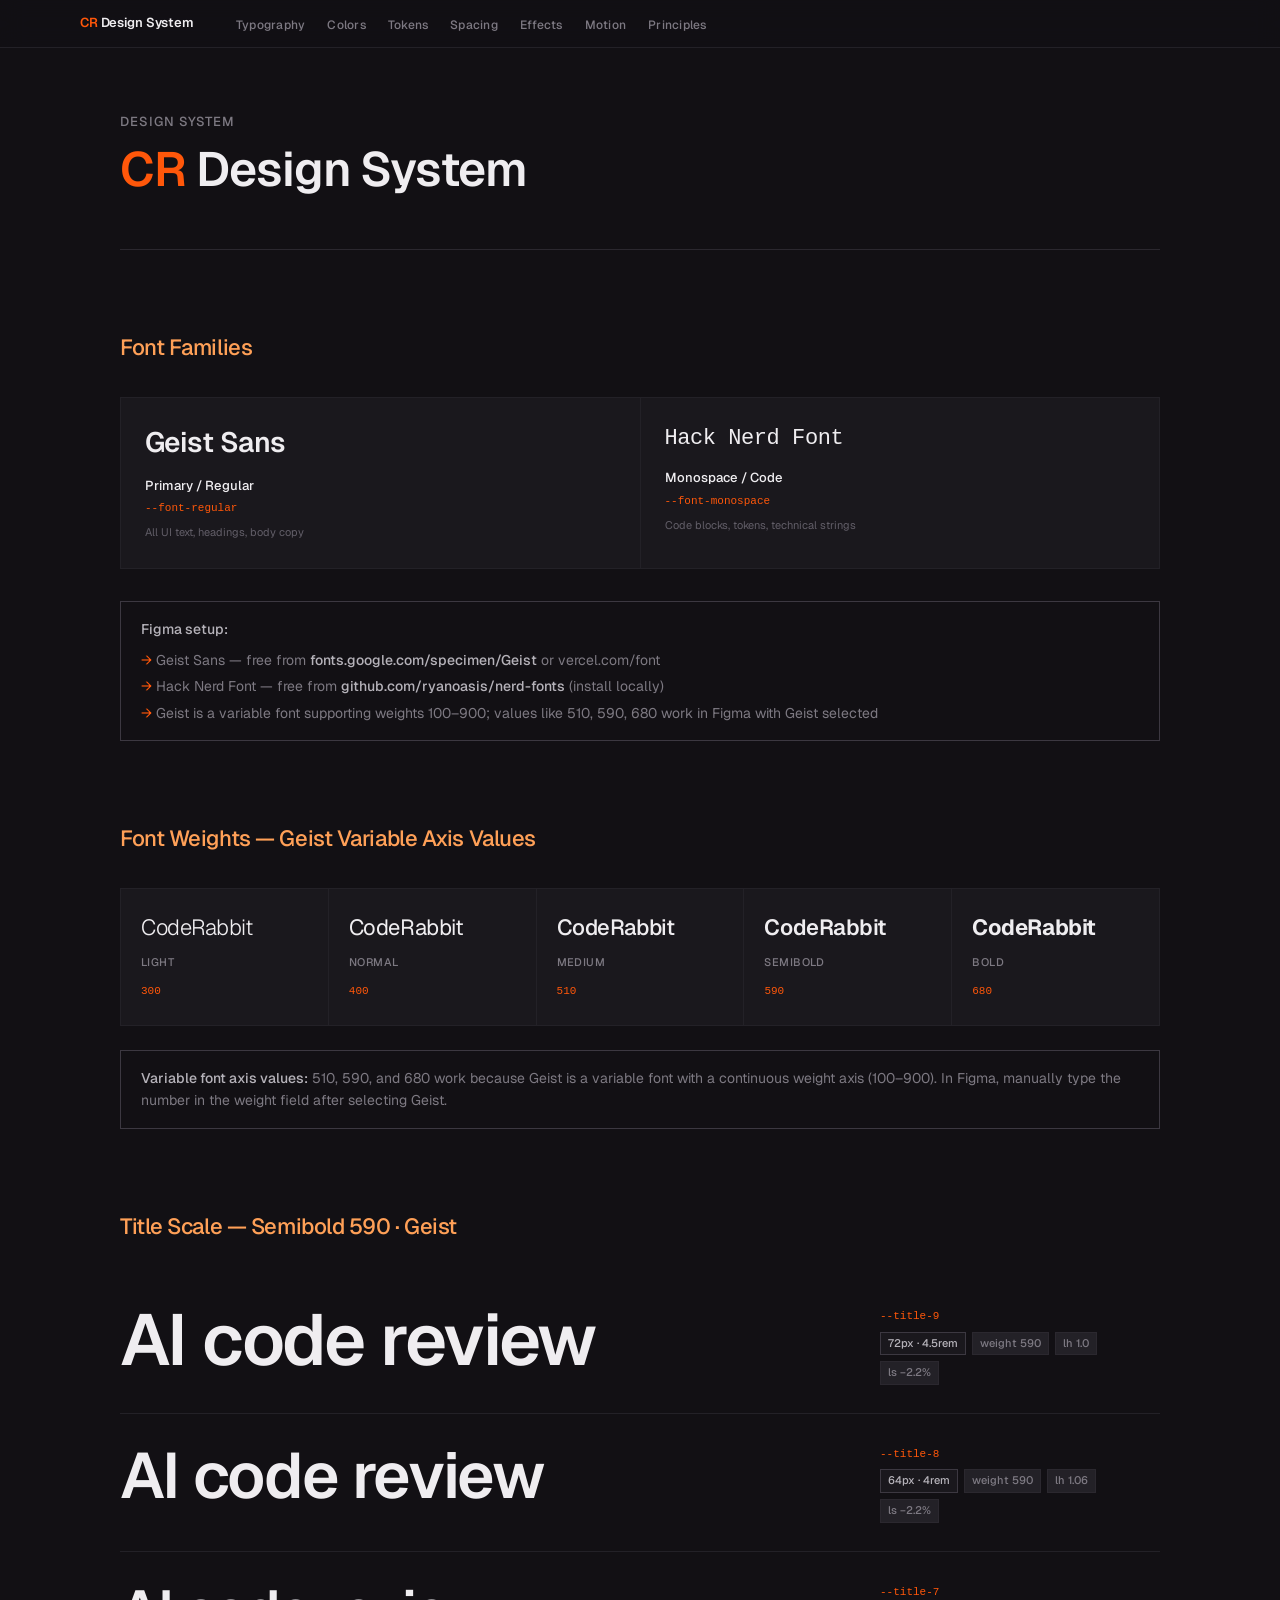
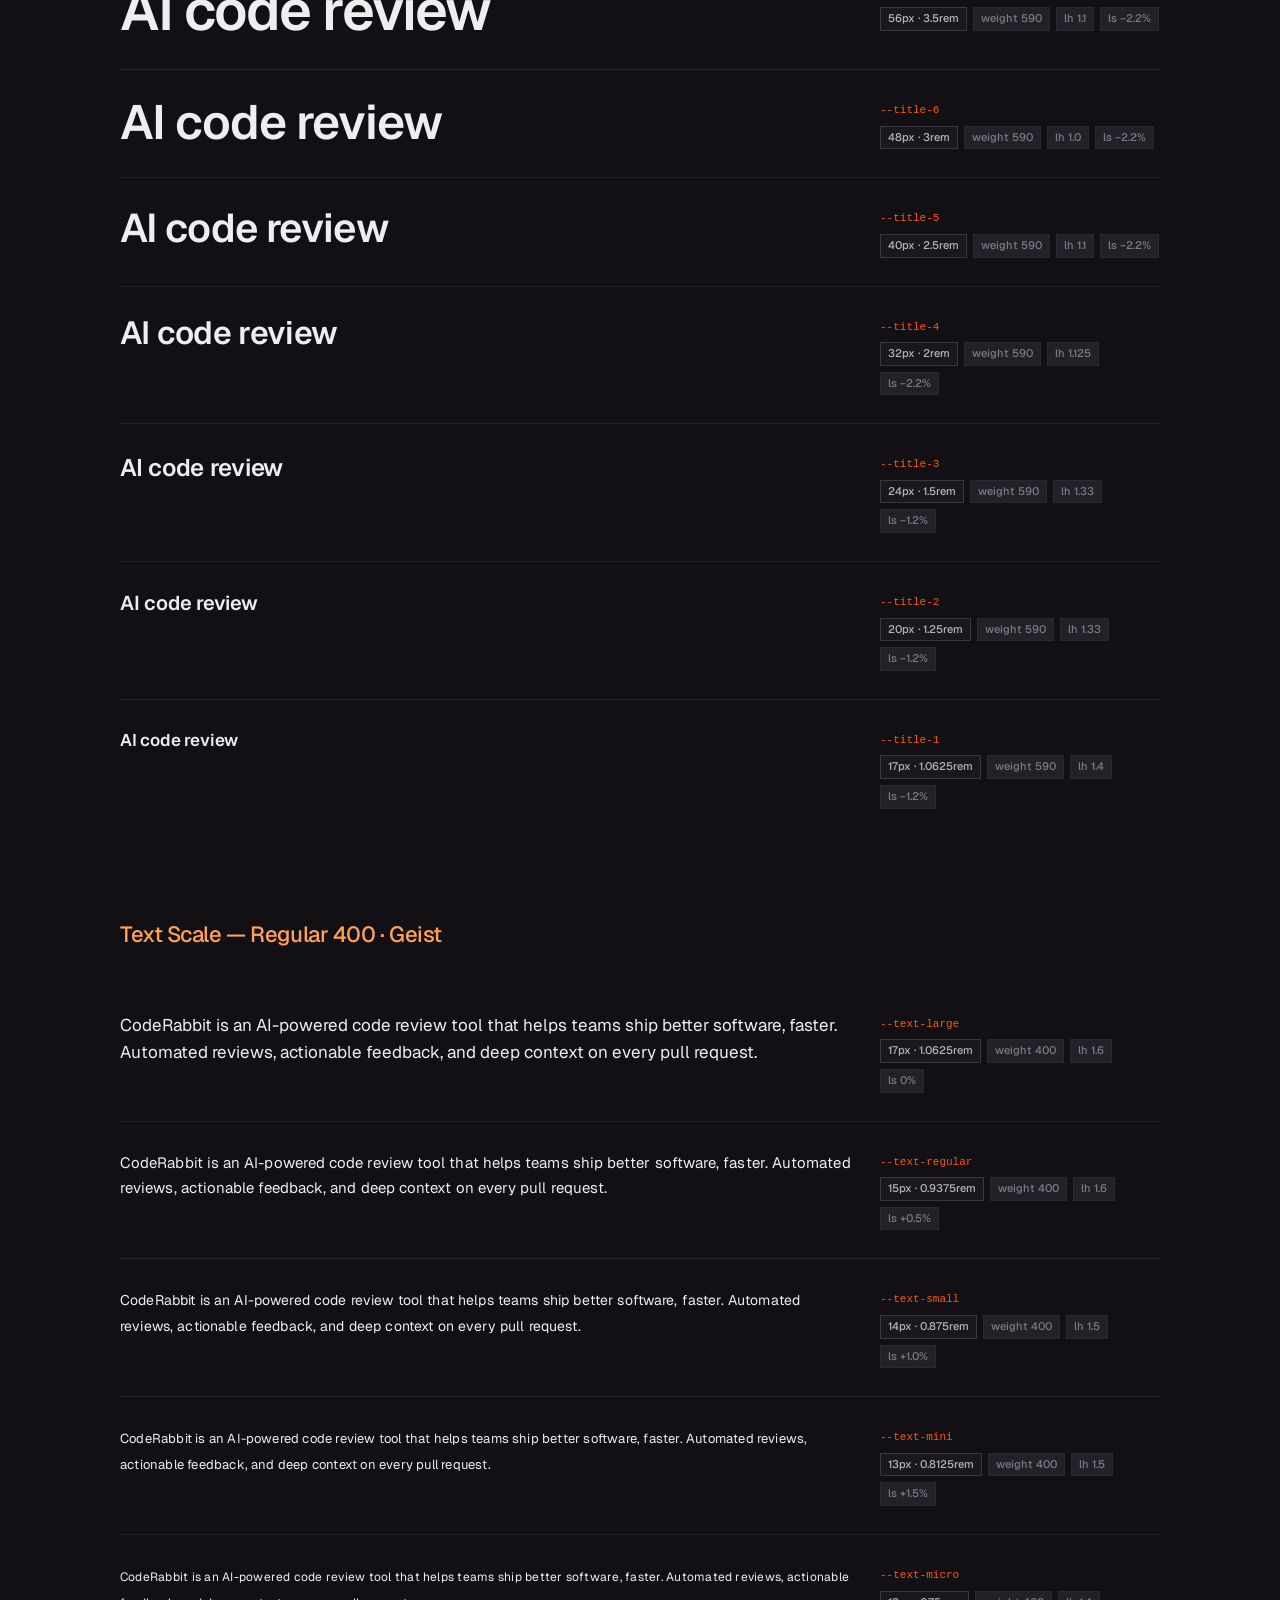
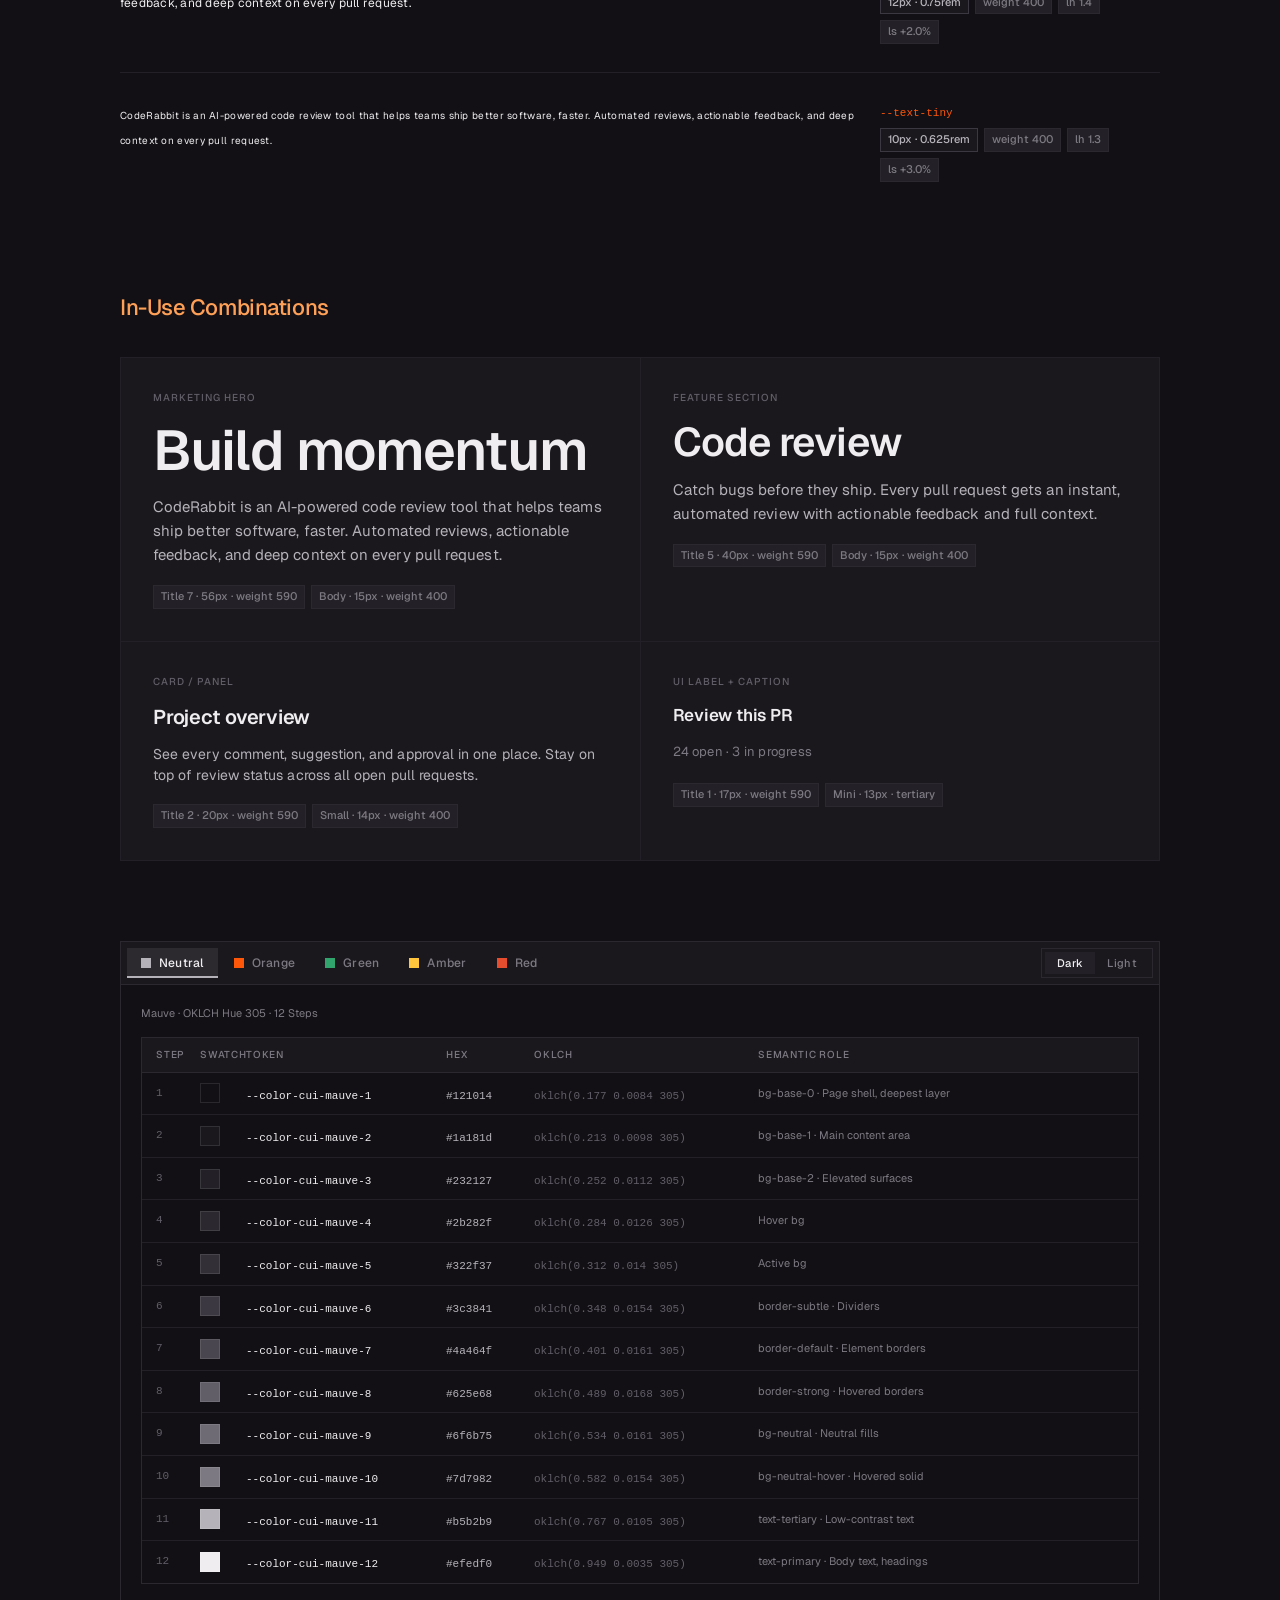
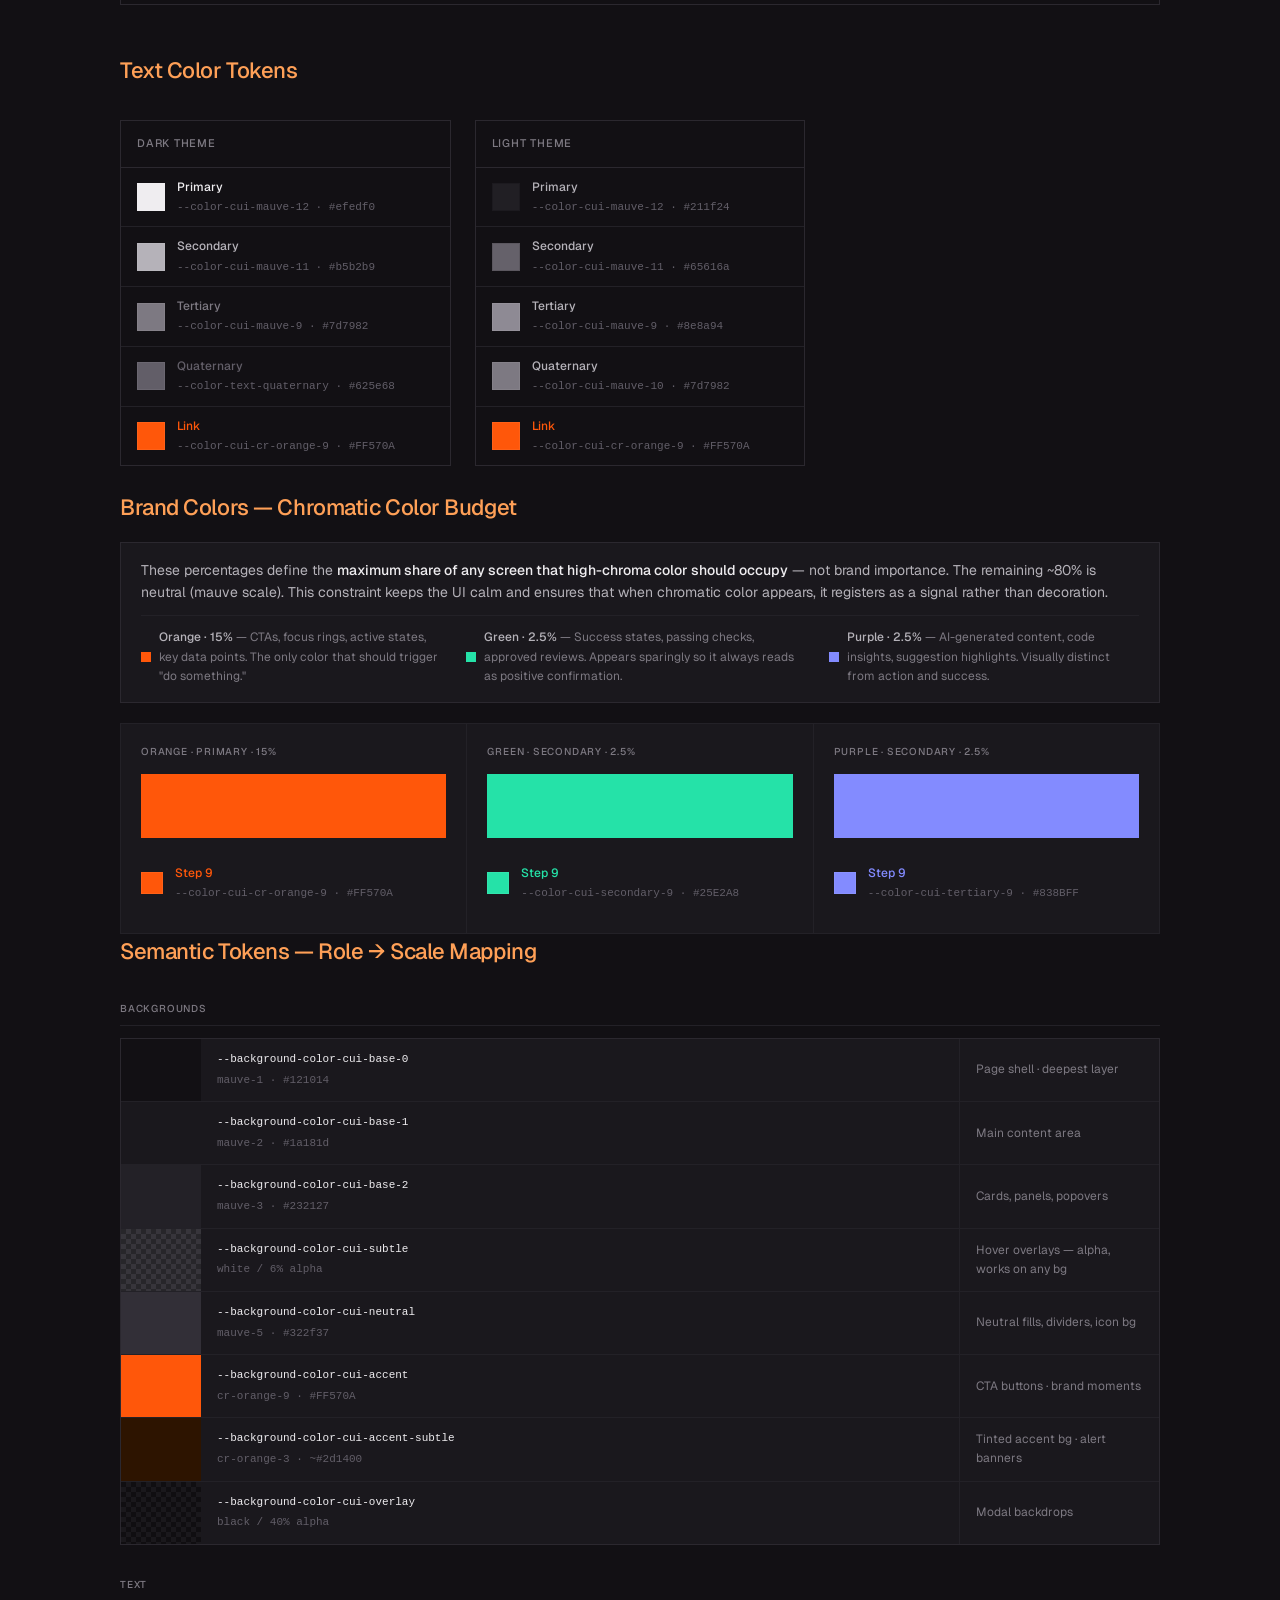
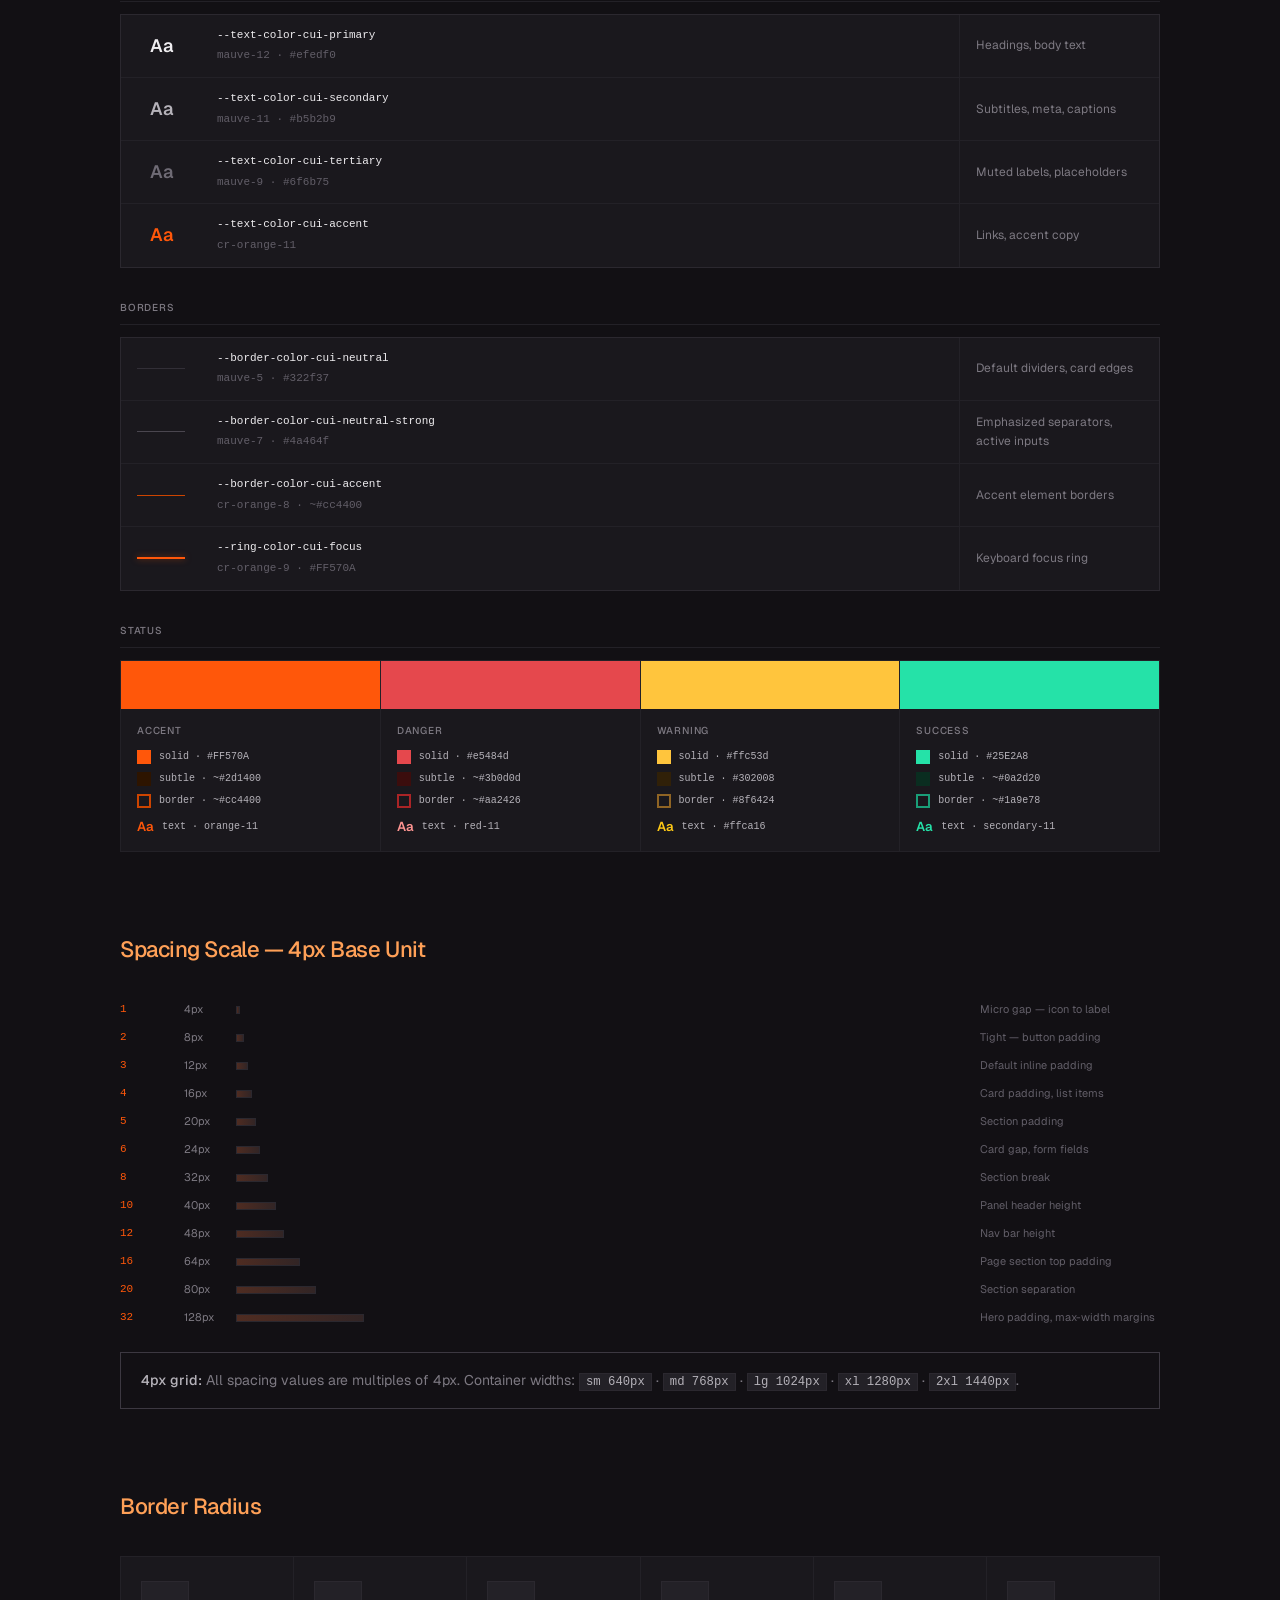
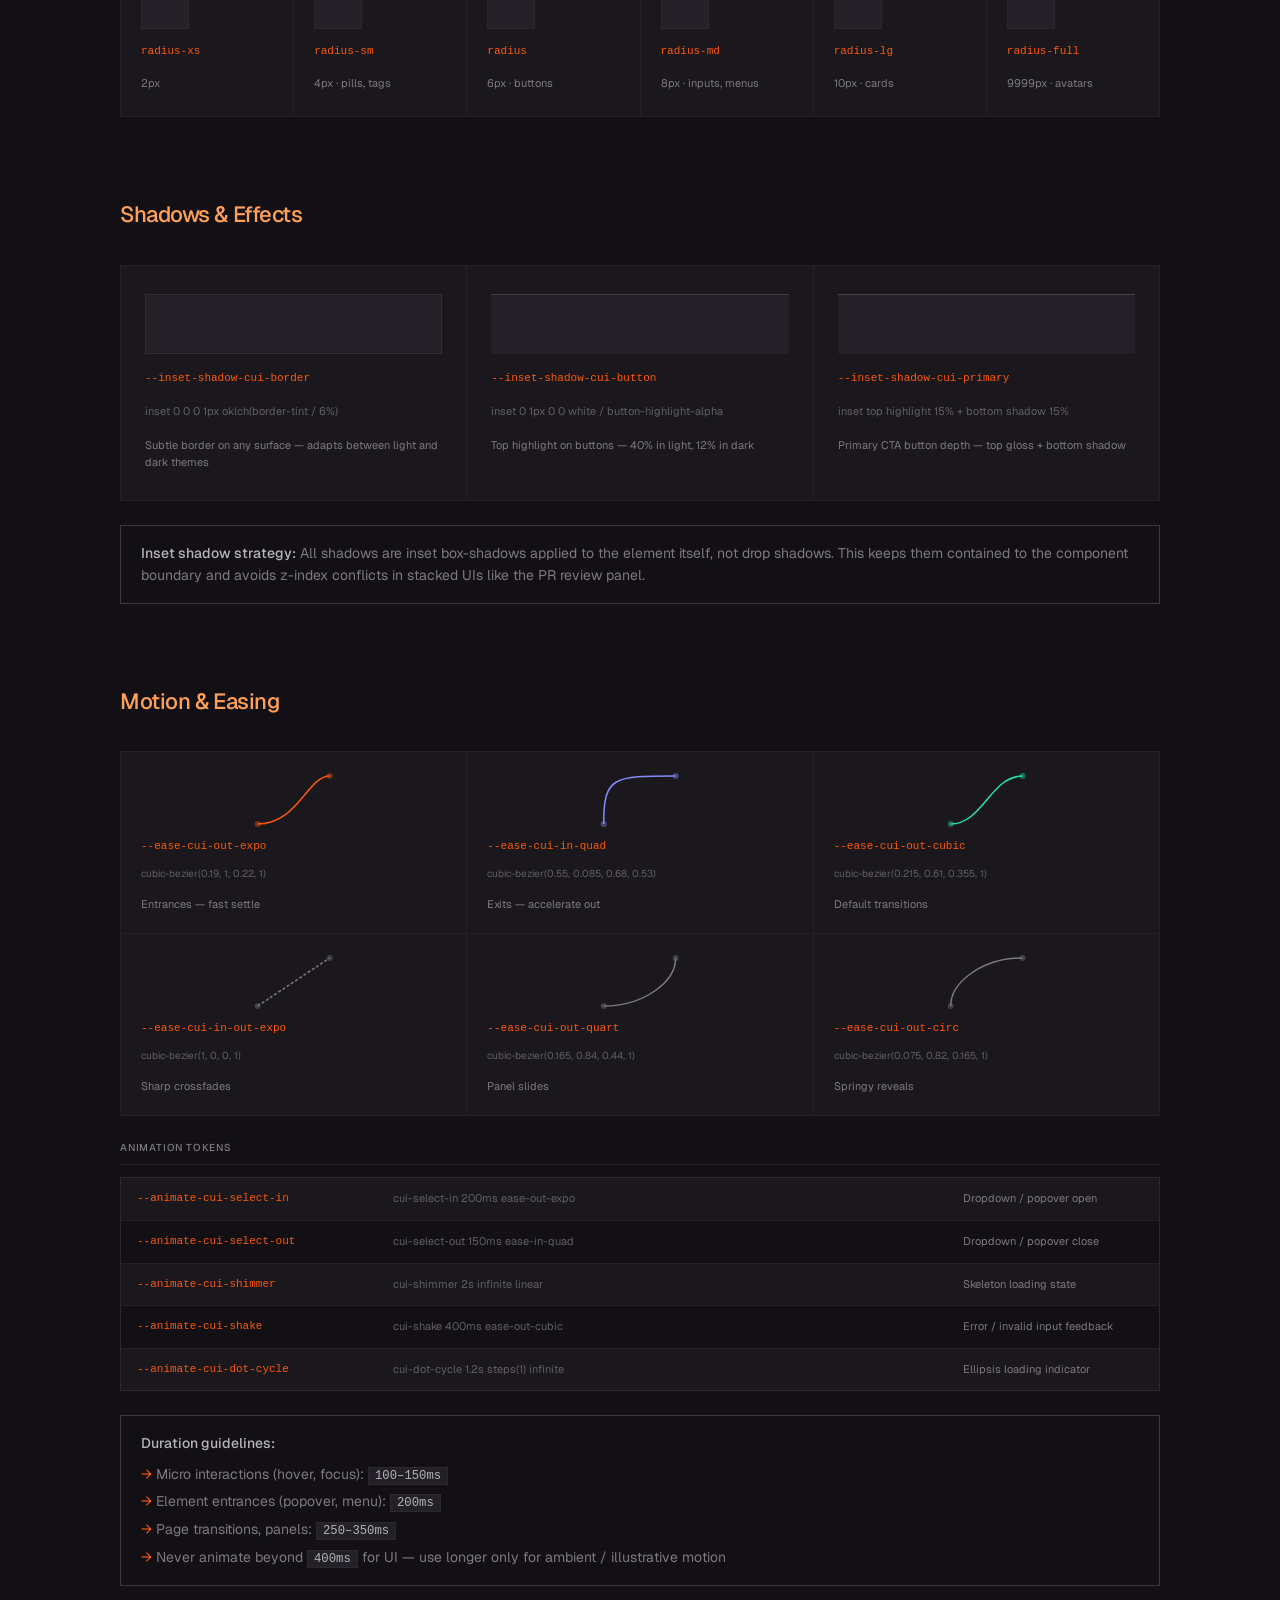
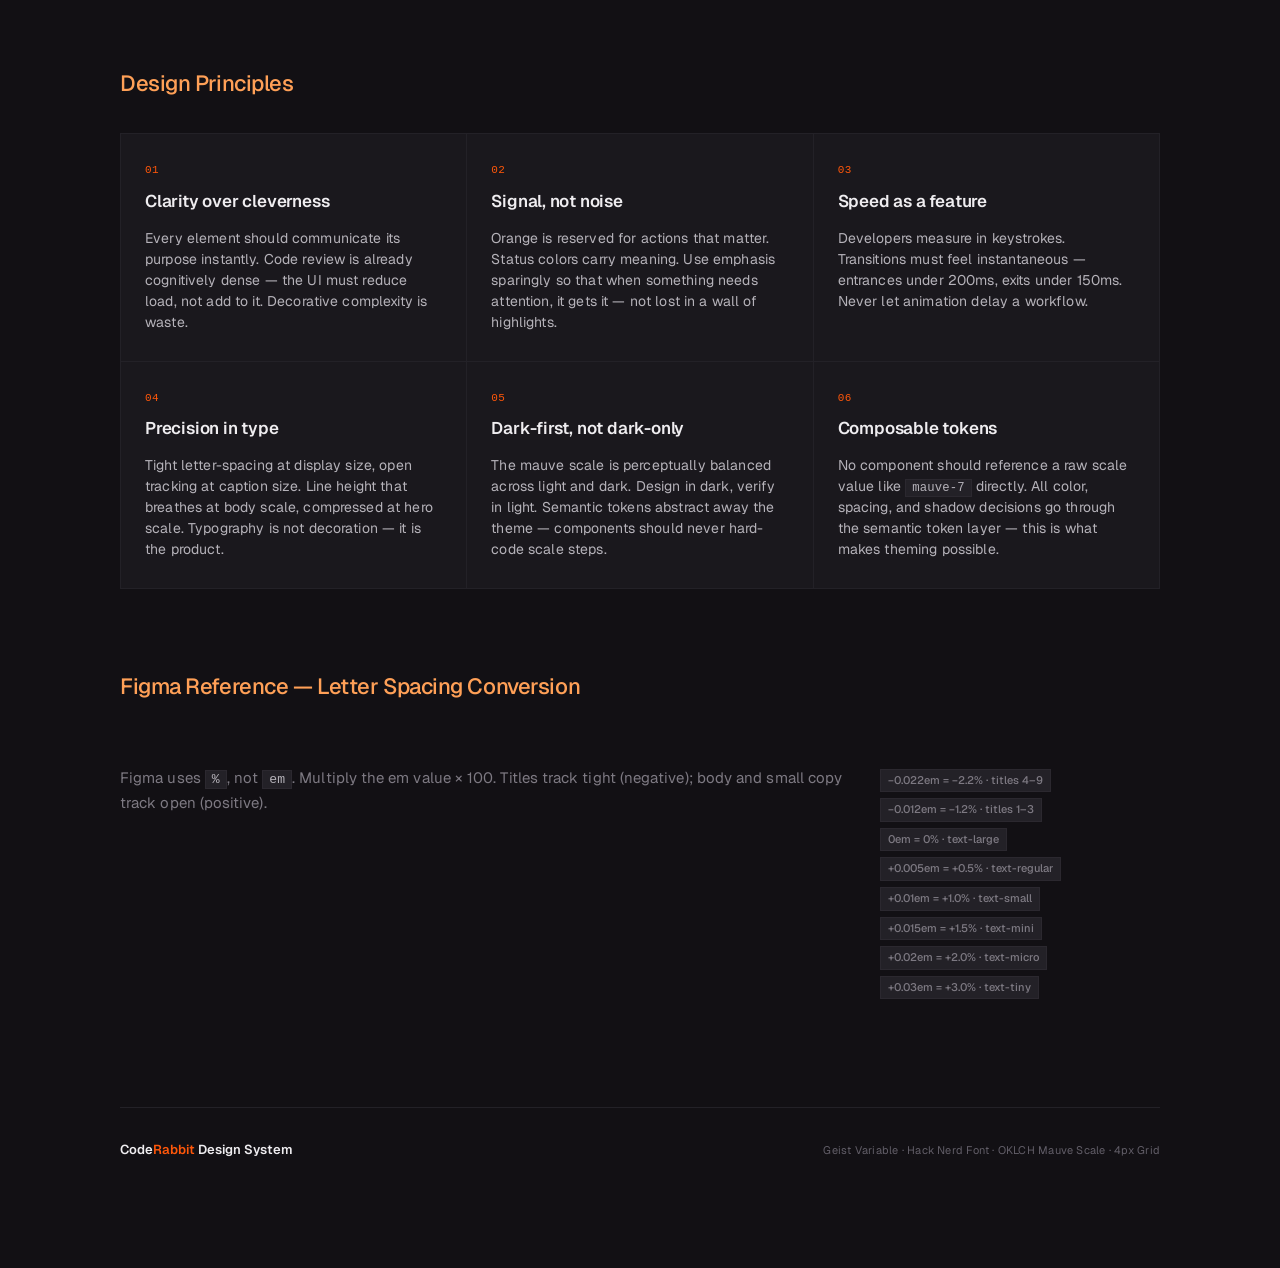
==== commit c01e674d: "Add top margin to Text Color Tokens heading" ====
--- a/coderabbit-web-style-guide.html
+++ b/coderabbit-web-style-guide.html
@@ -1272,7 +1272,7 @@
   scaleTab("neutral");
 </script>
 
-  <div class="section-label">Text Color Tokens</div>
+  <div class="section-label" style="margin-top: 48px;">Text Color Tokens</div>
 
   <div class="color-section">
 
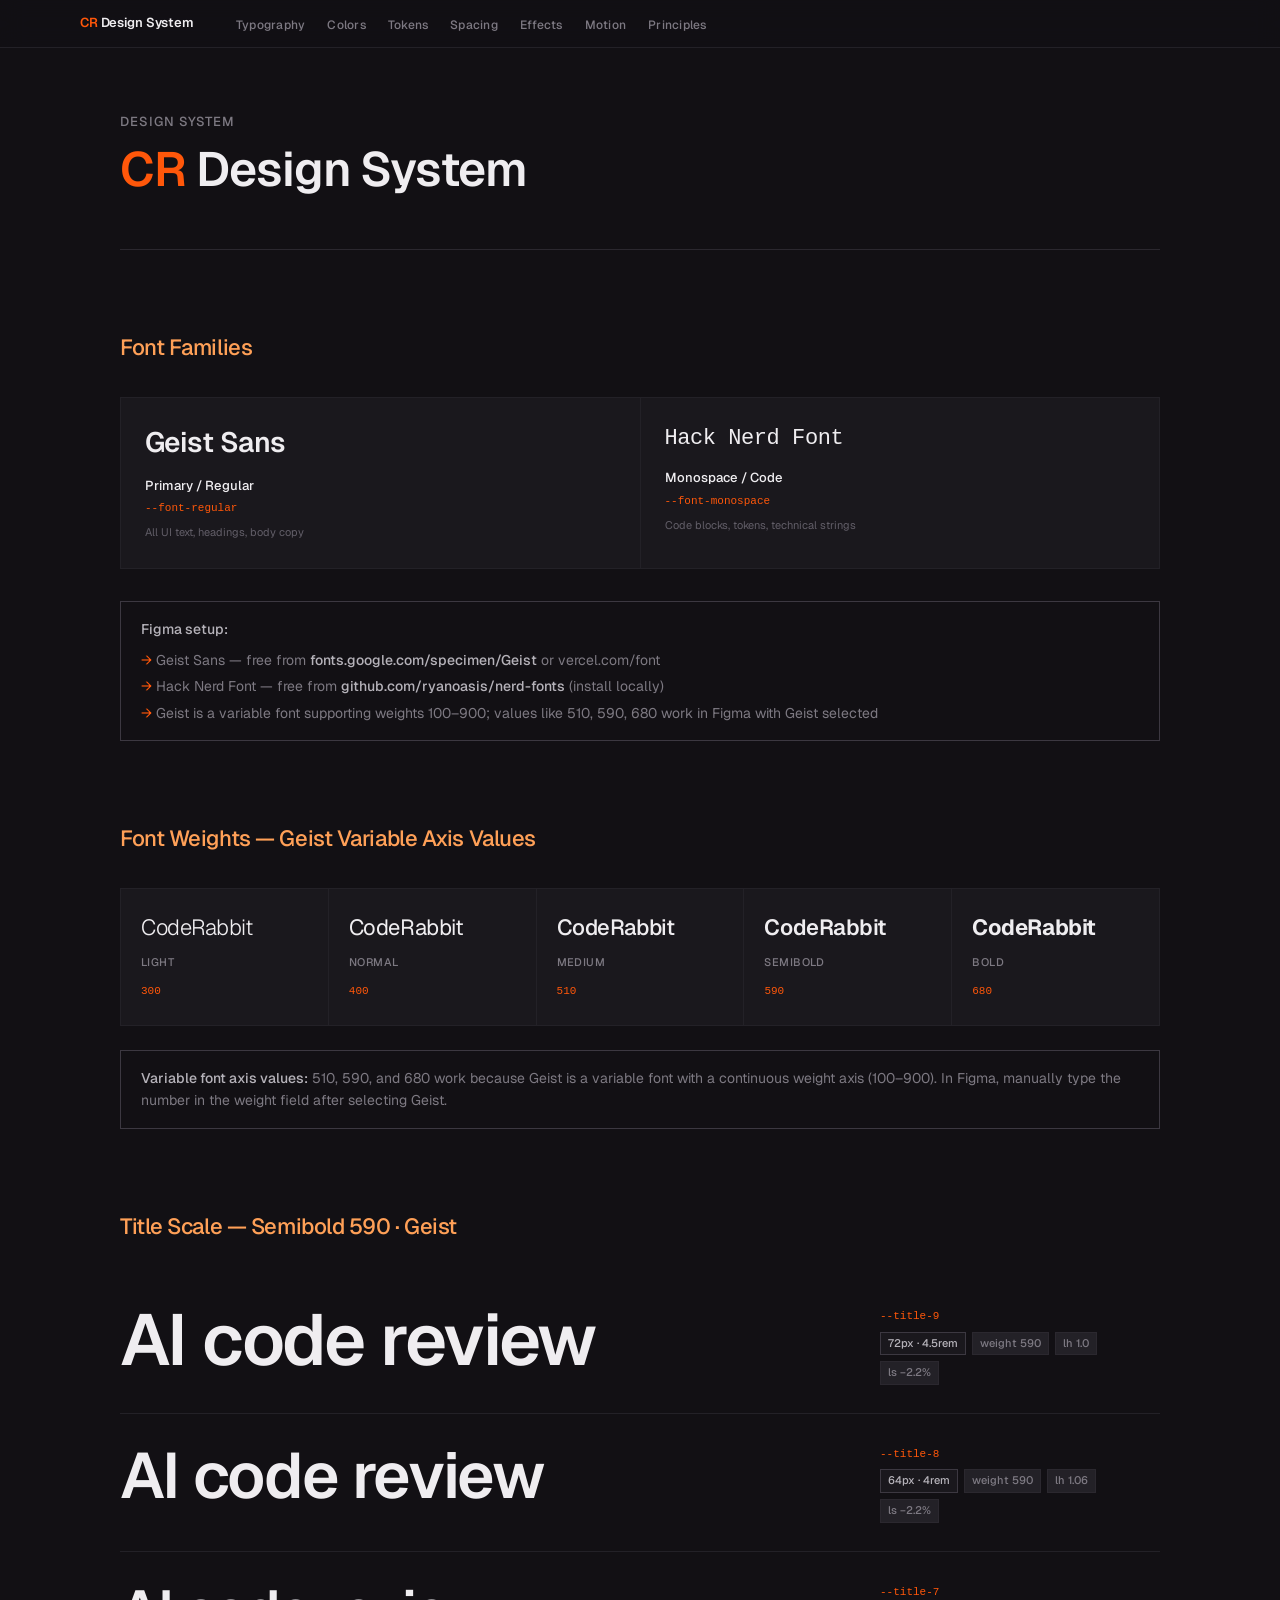
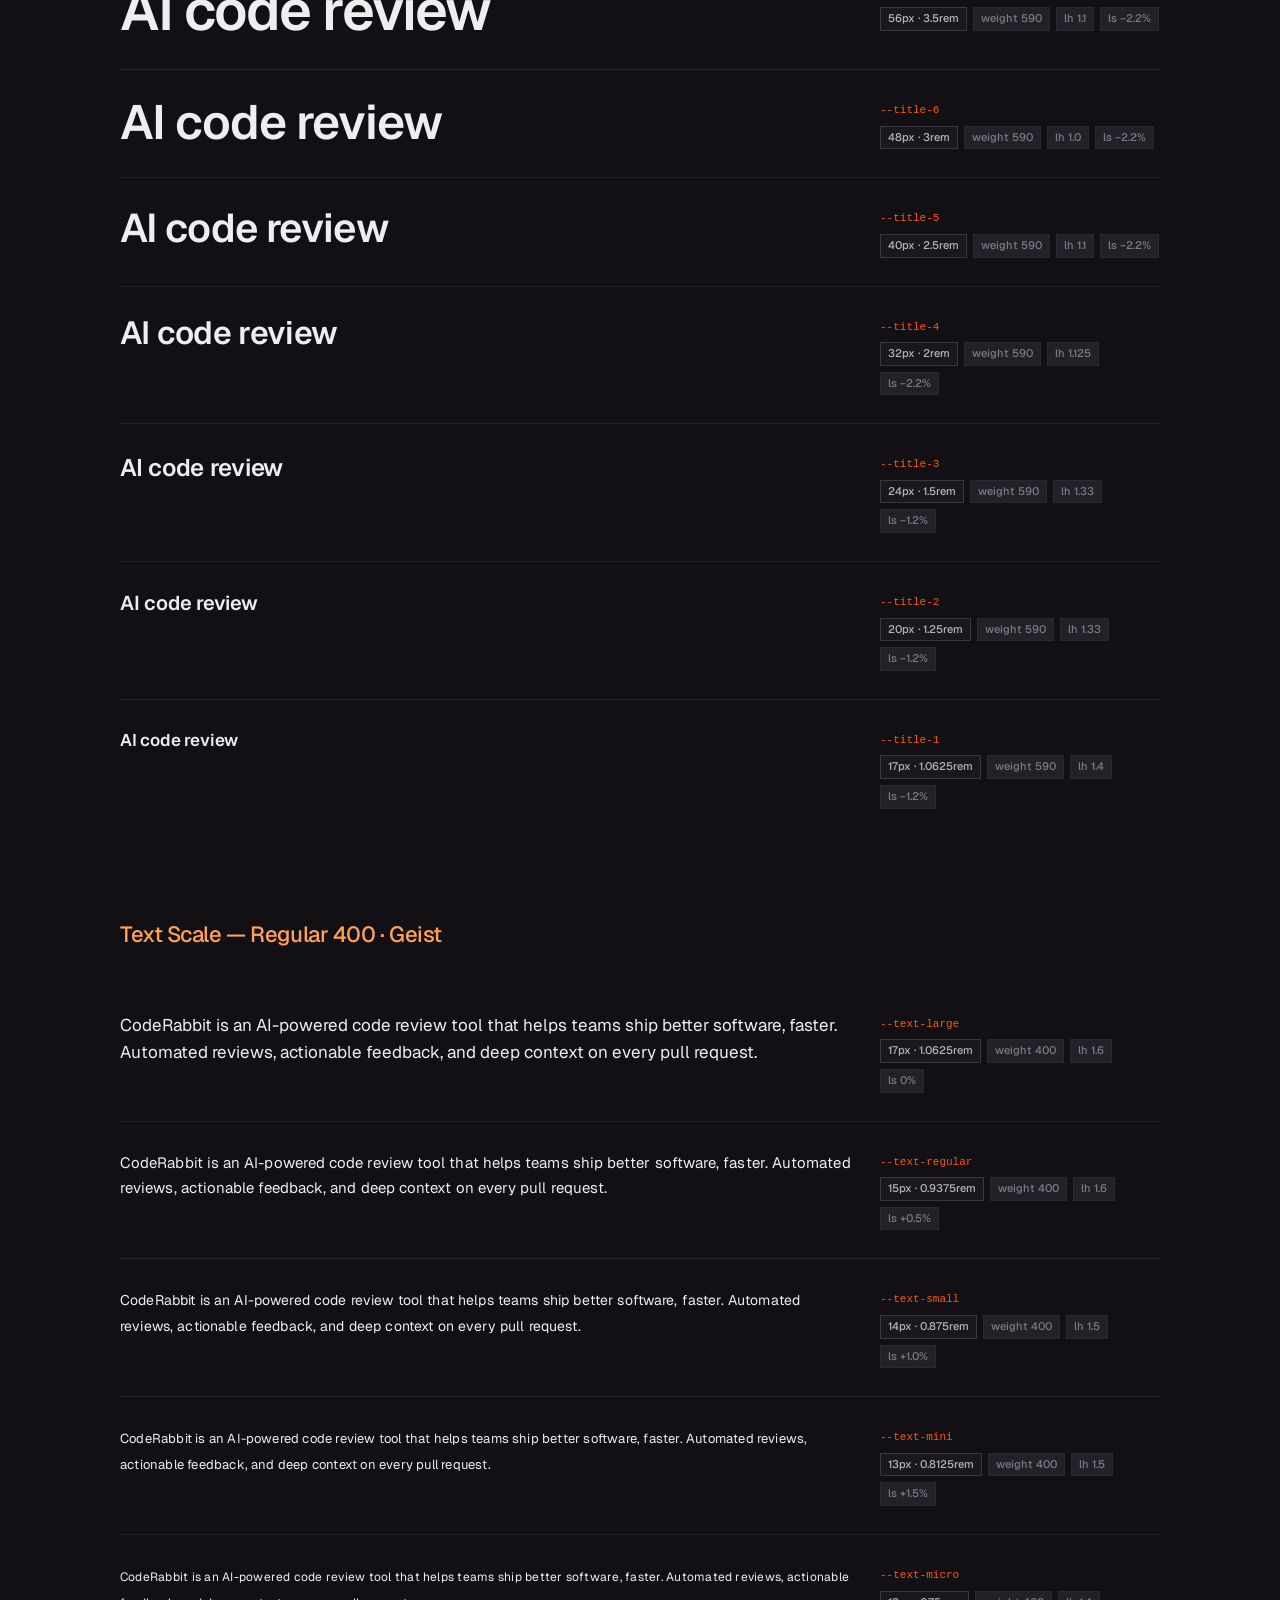
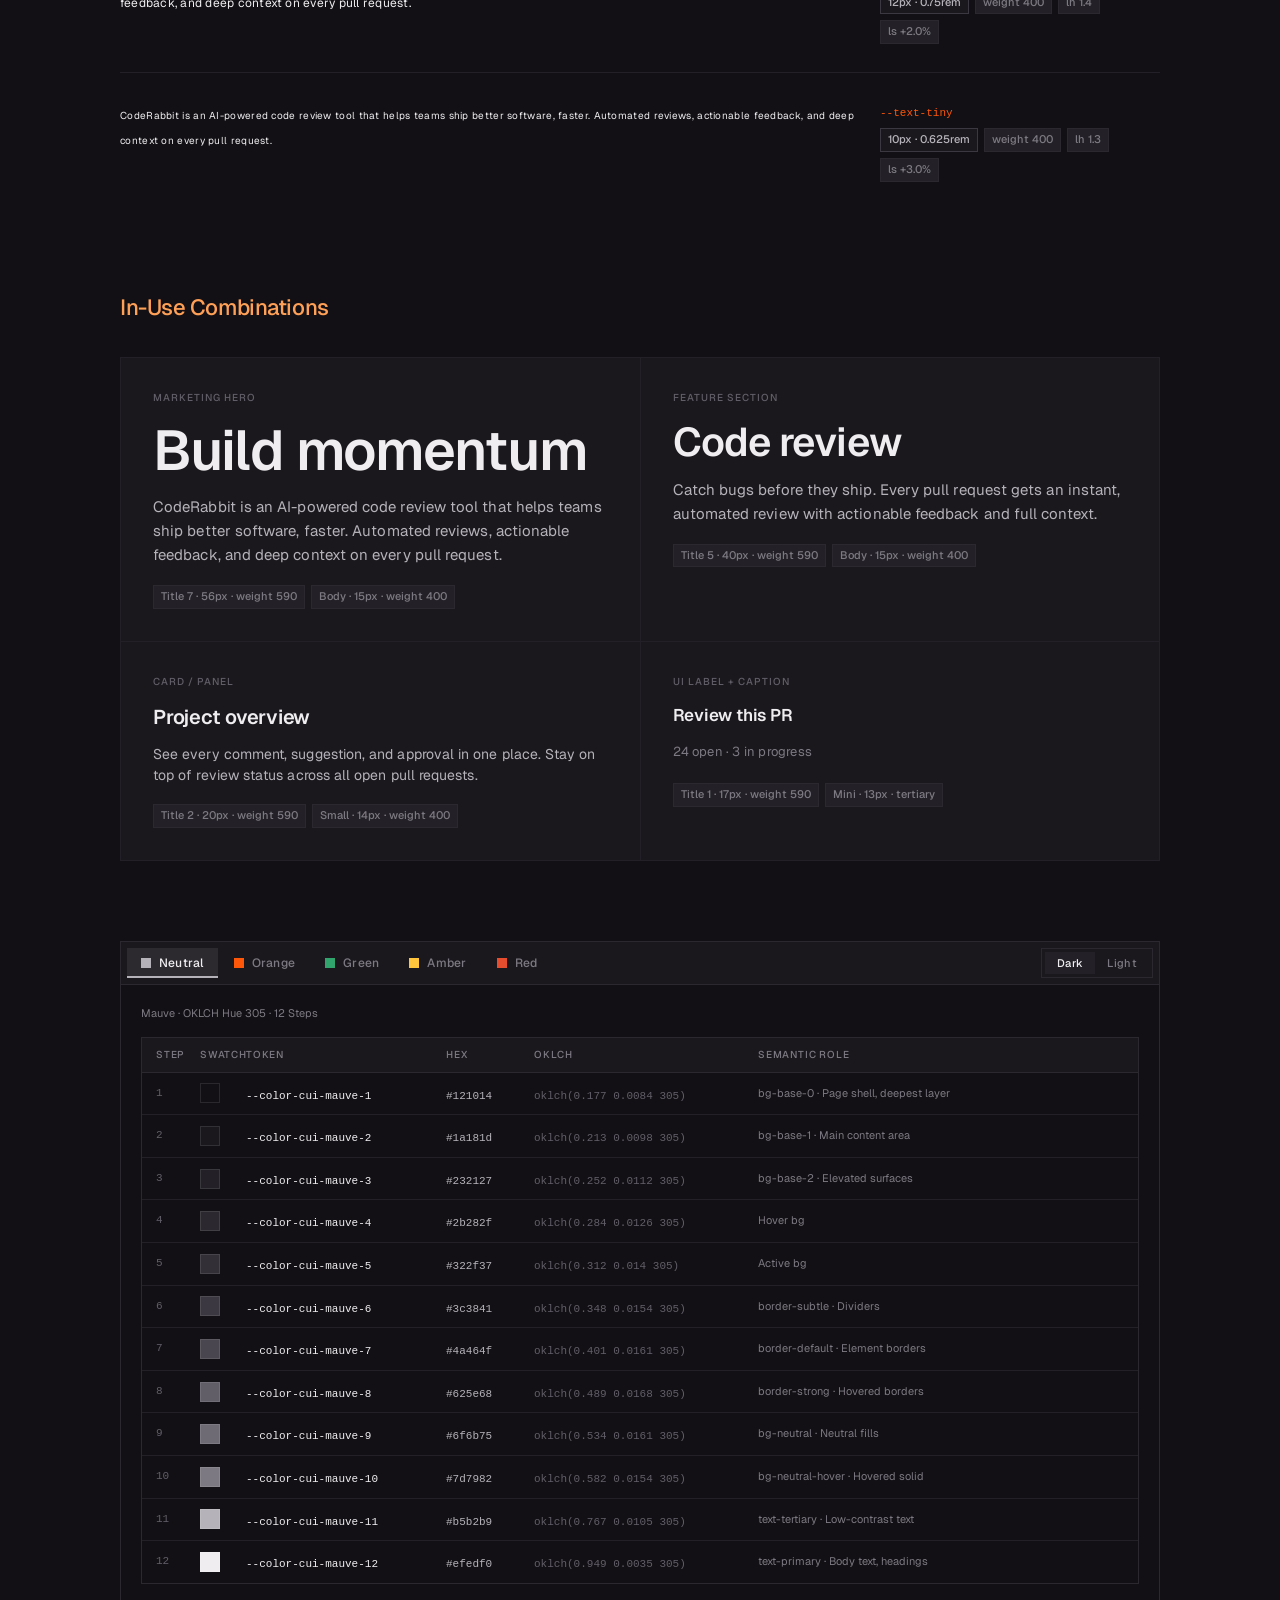
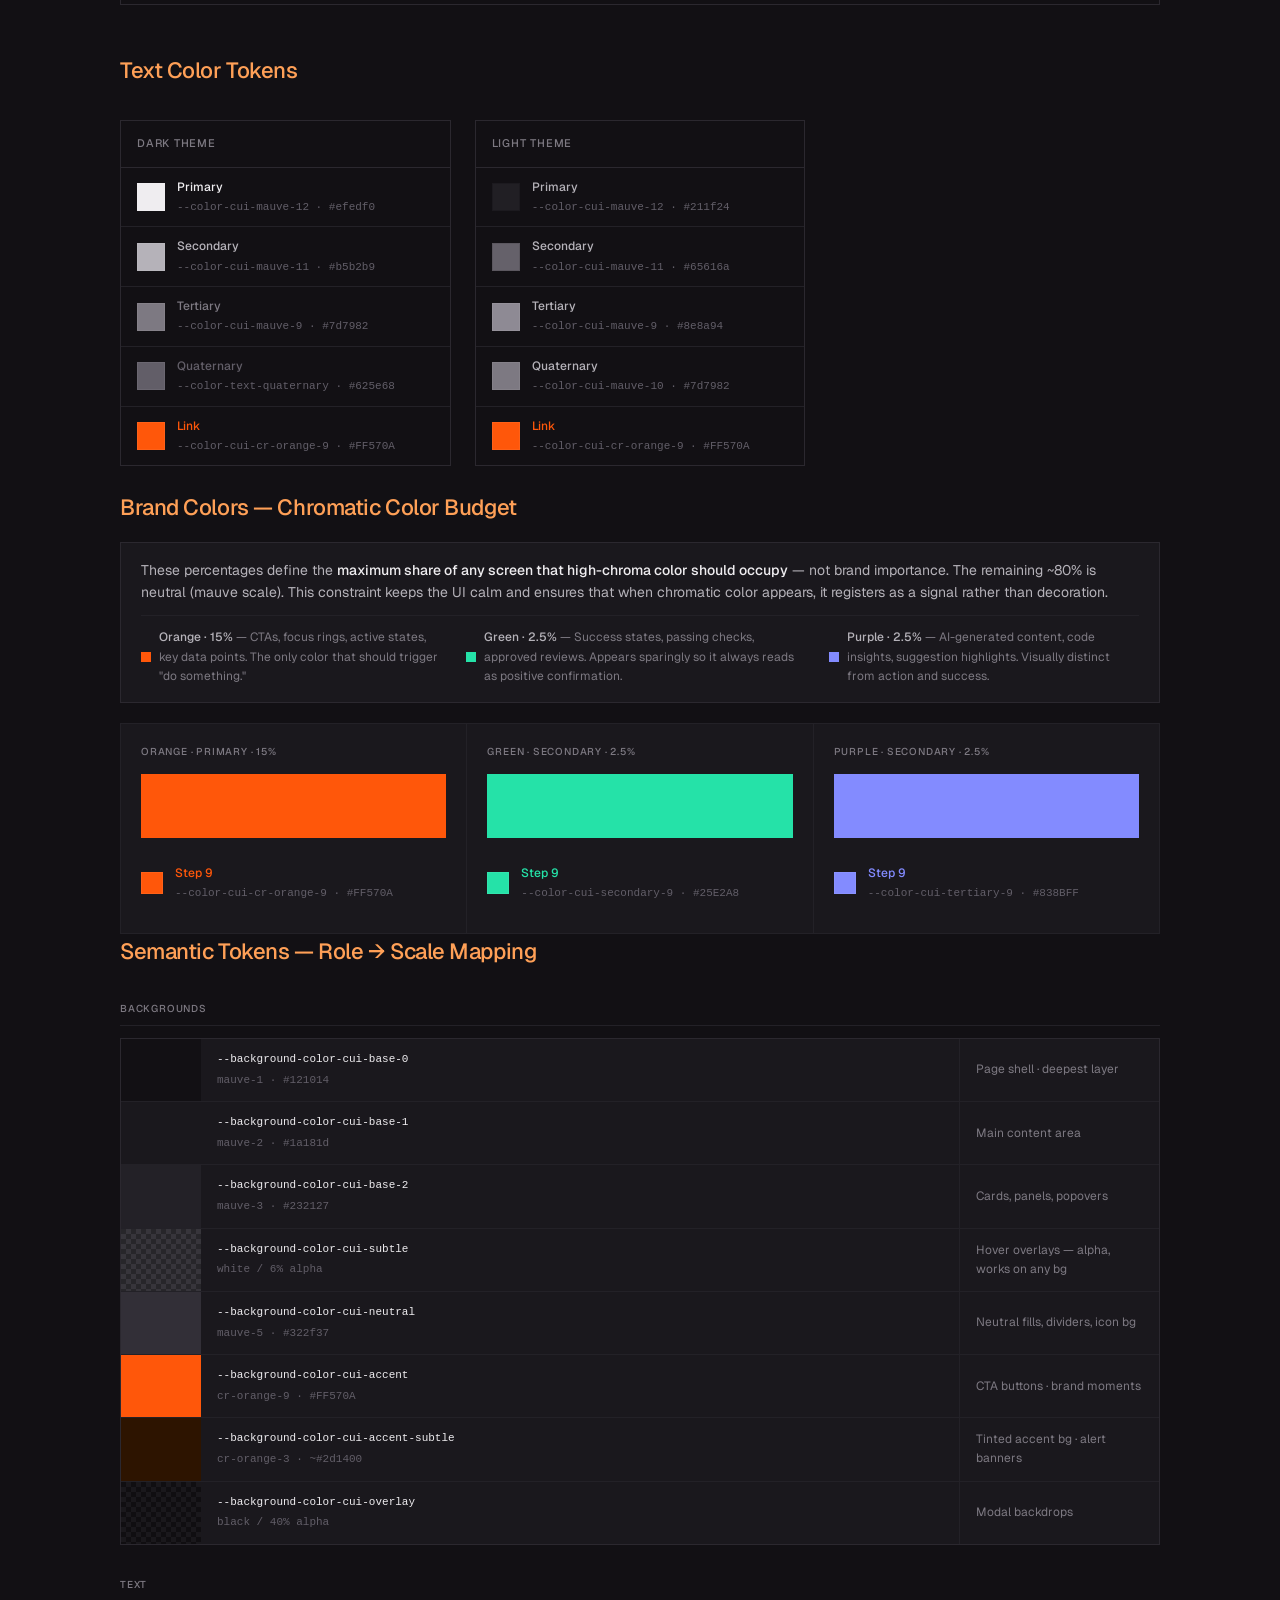
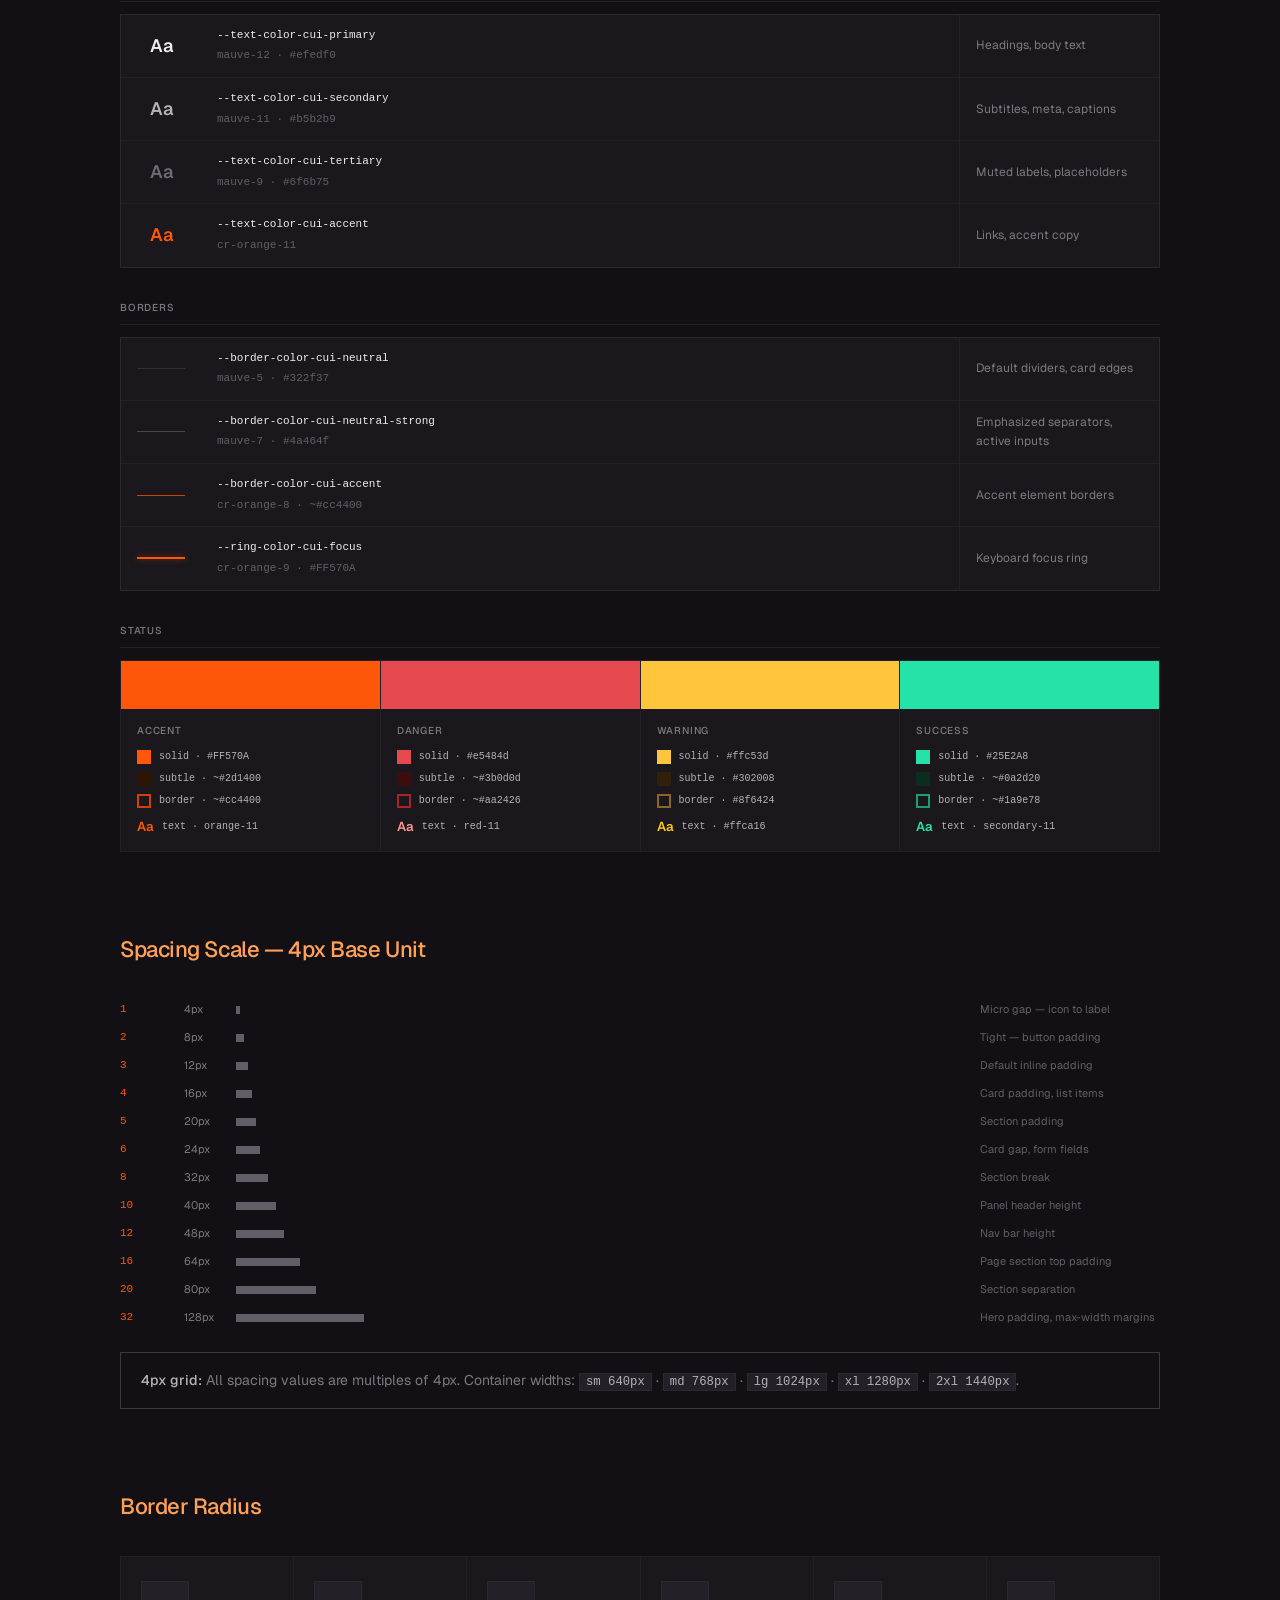
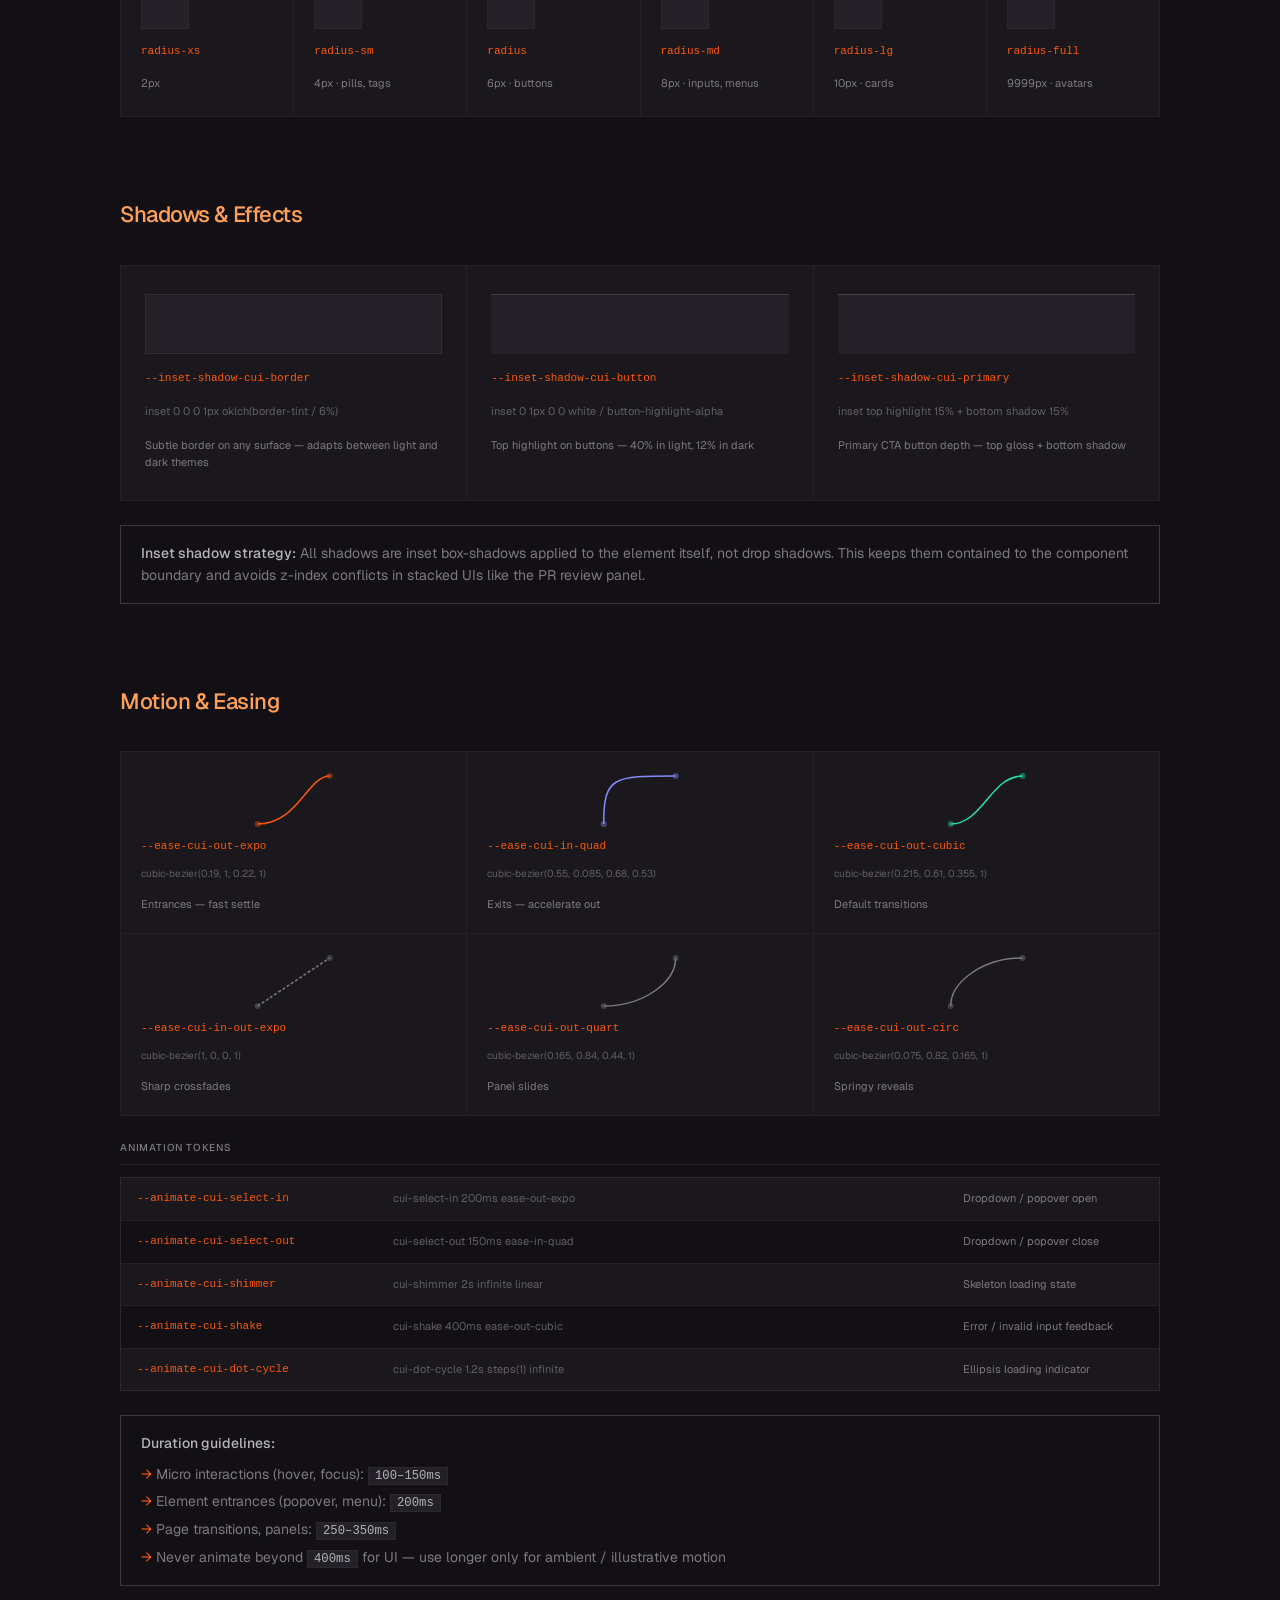
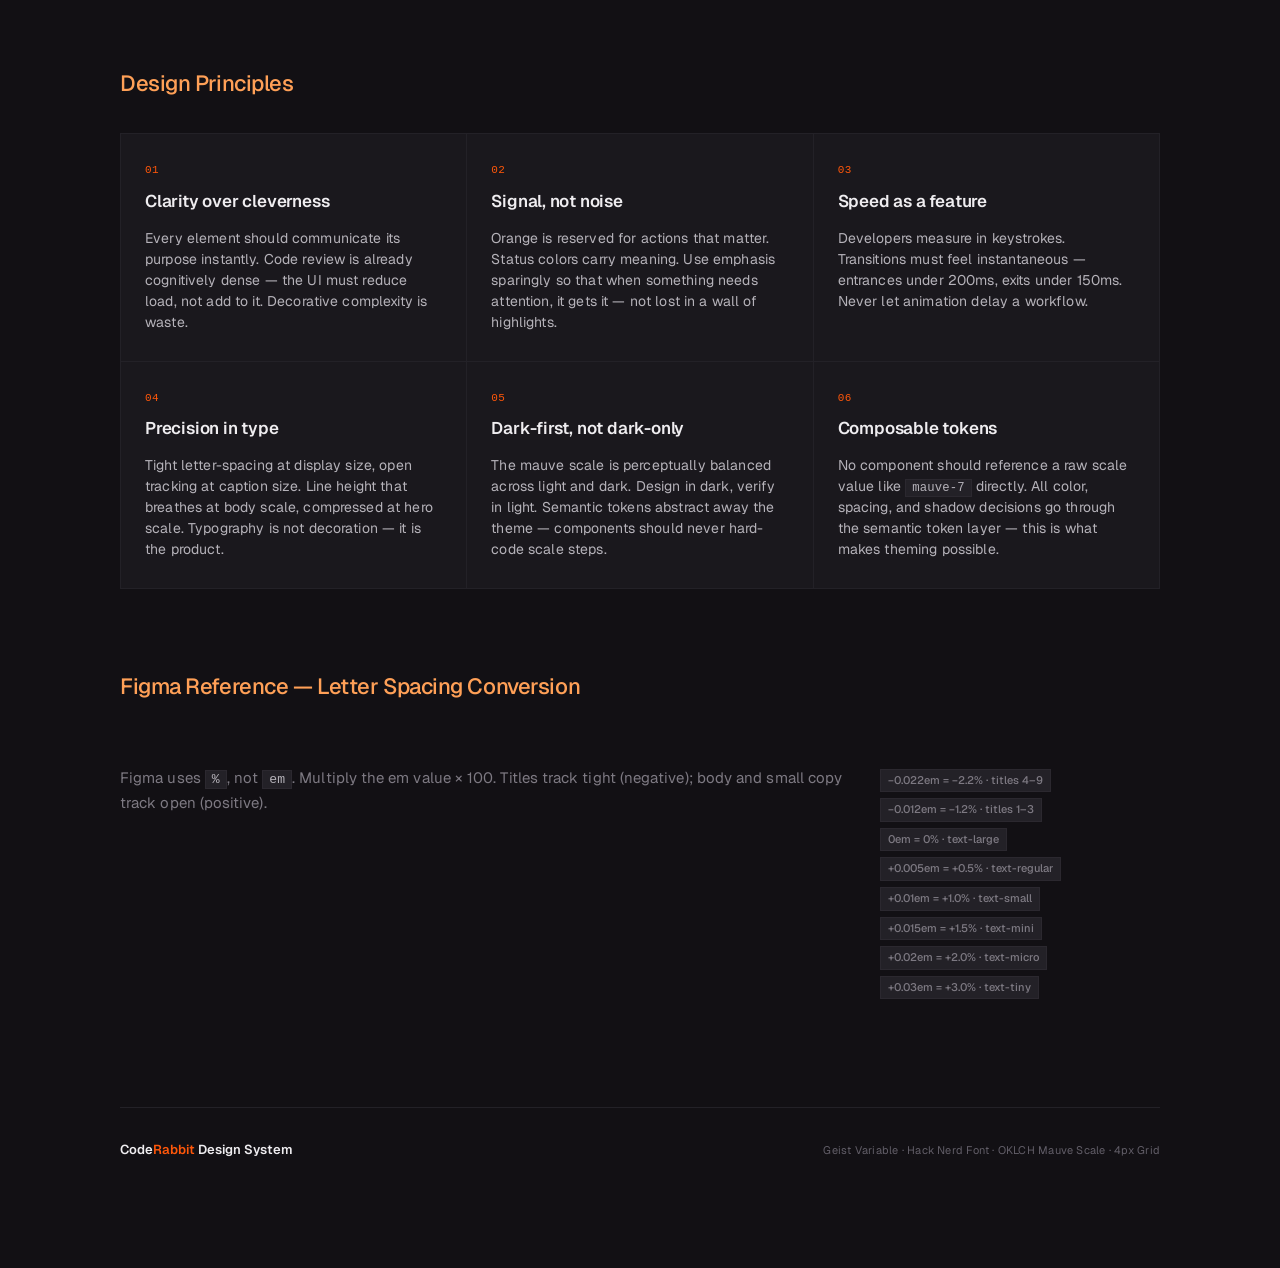
==== commit d9279d90: "Spacing bars: use --color-cui-mauve-8 (#625e68)" ====
--- a/coderabbit-web-style-guide.html
+++ b/coderabbit-web-style-guide.html
@@ -575,18 +575,14 @@
 
   .spacing-bar {
     height: 8px;
-    background: var(--color-bg-tertiary);
-    border: 1px solid var(--color-border);
+    background: #625e68;
     border-radius: 0;
     position: relative;
     overflow: hidden;
   }
 
   .spacing-bar::after {
-    content: '';
-    position: absolute;
-    inset: 0;
-    background: linear-gradient(to right, #FF570A33, #FF570A11);
+    content: none;
   }
 
   .spacing-desc {
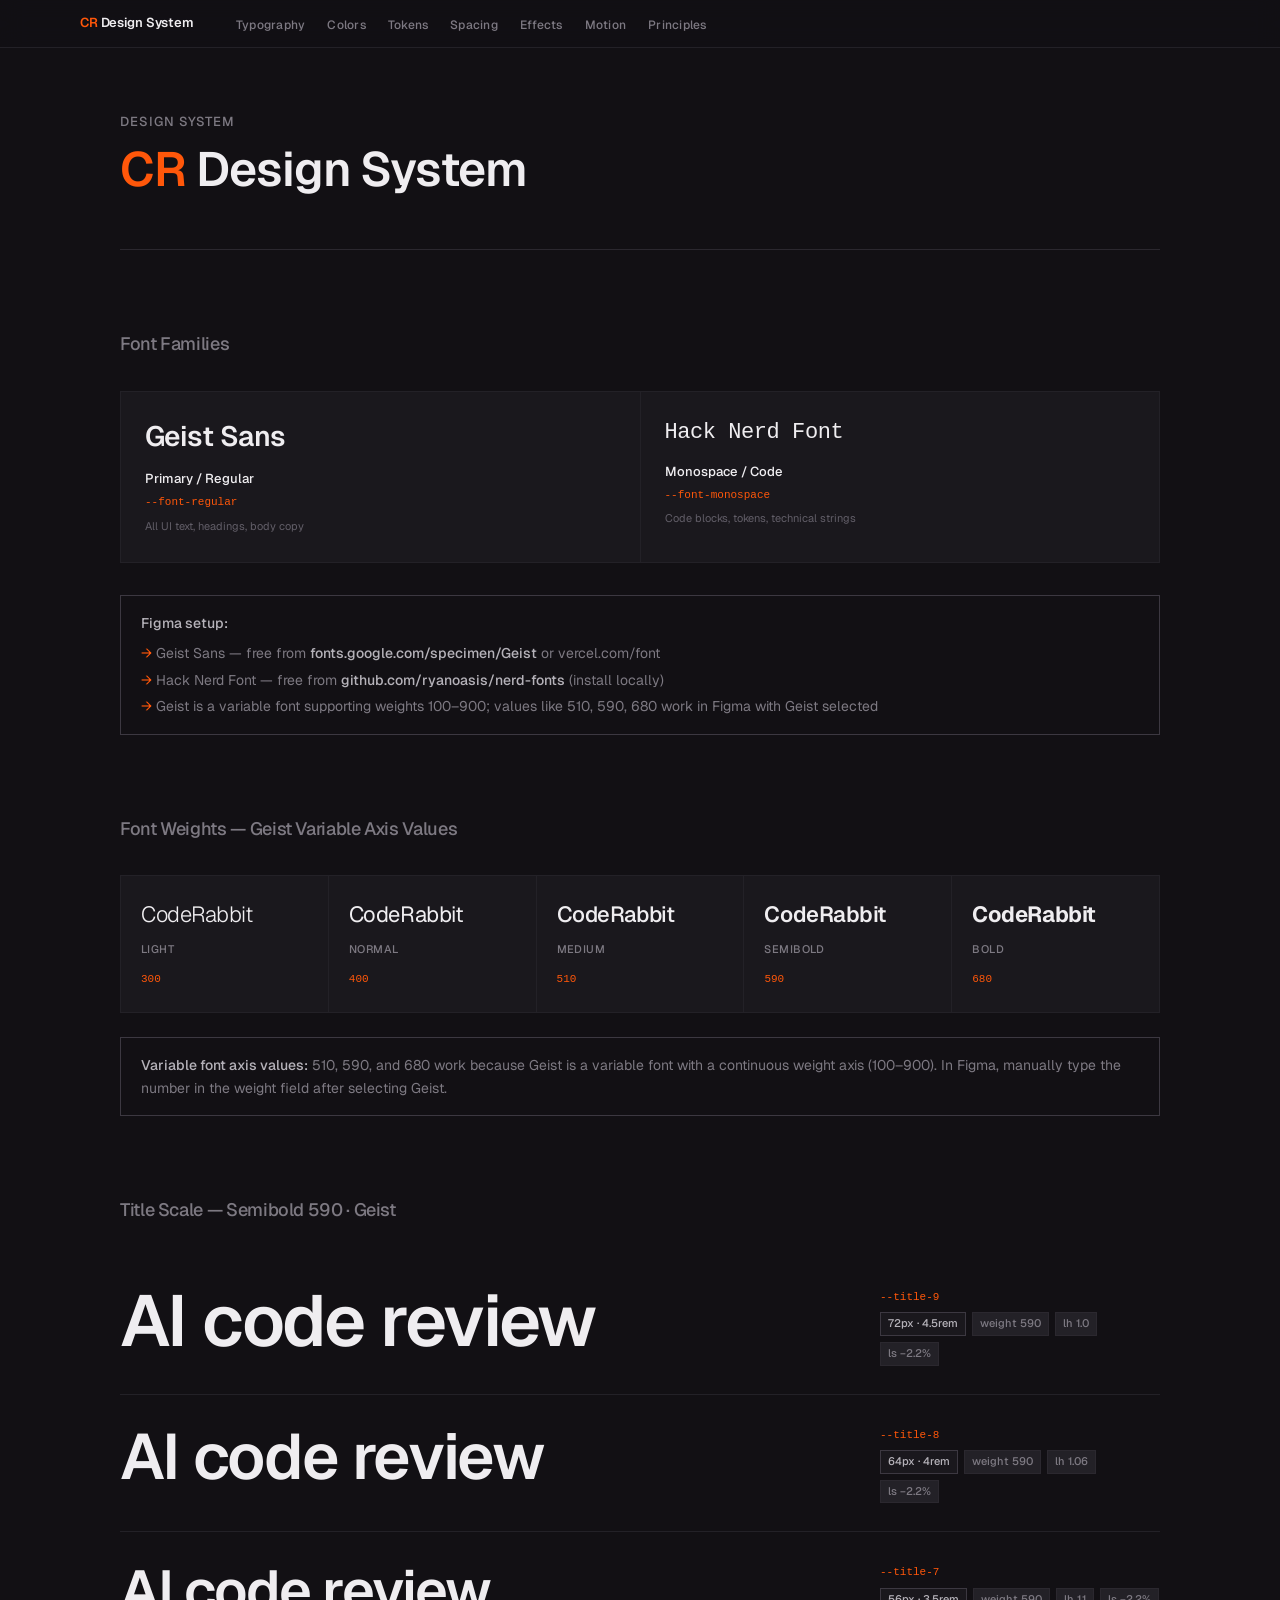
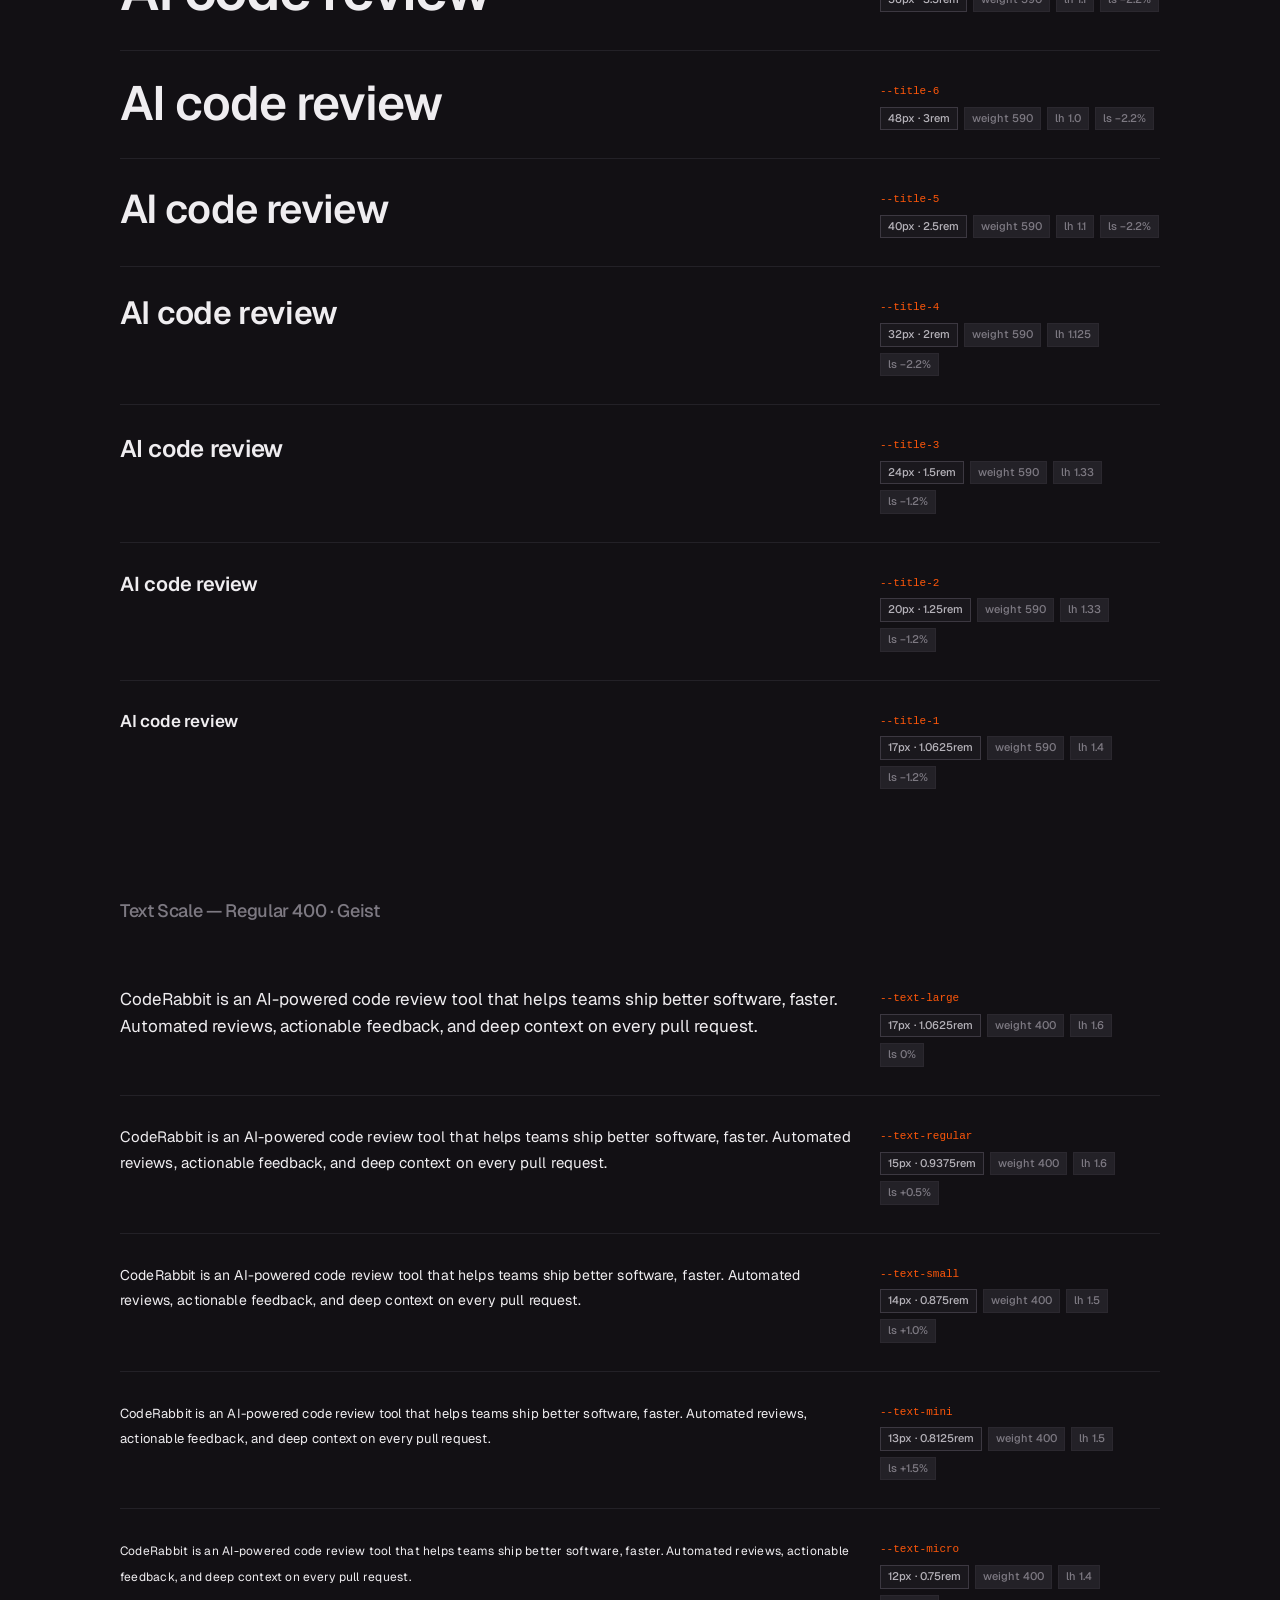
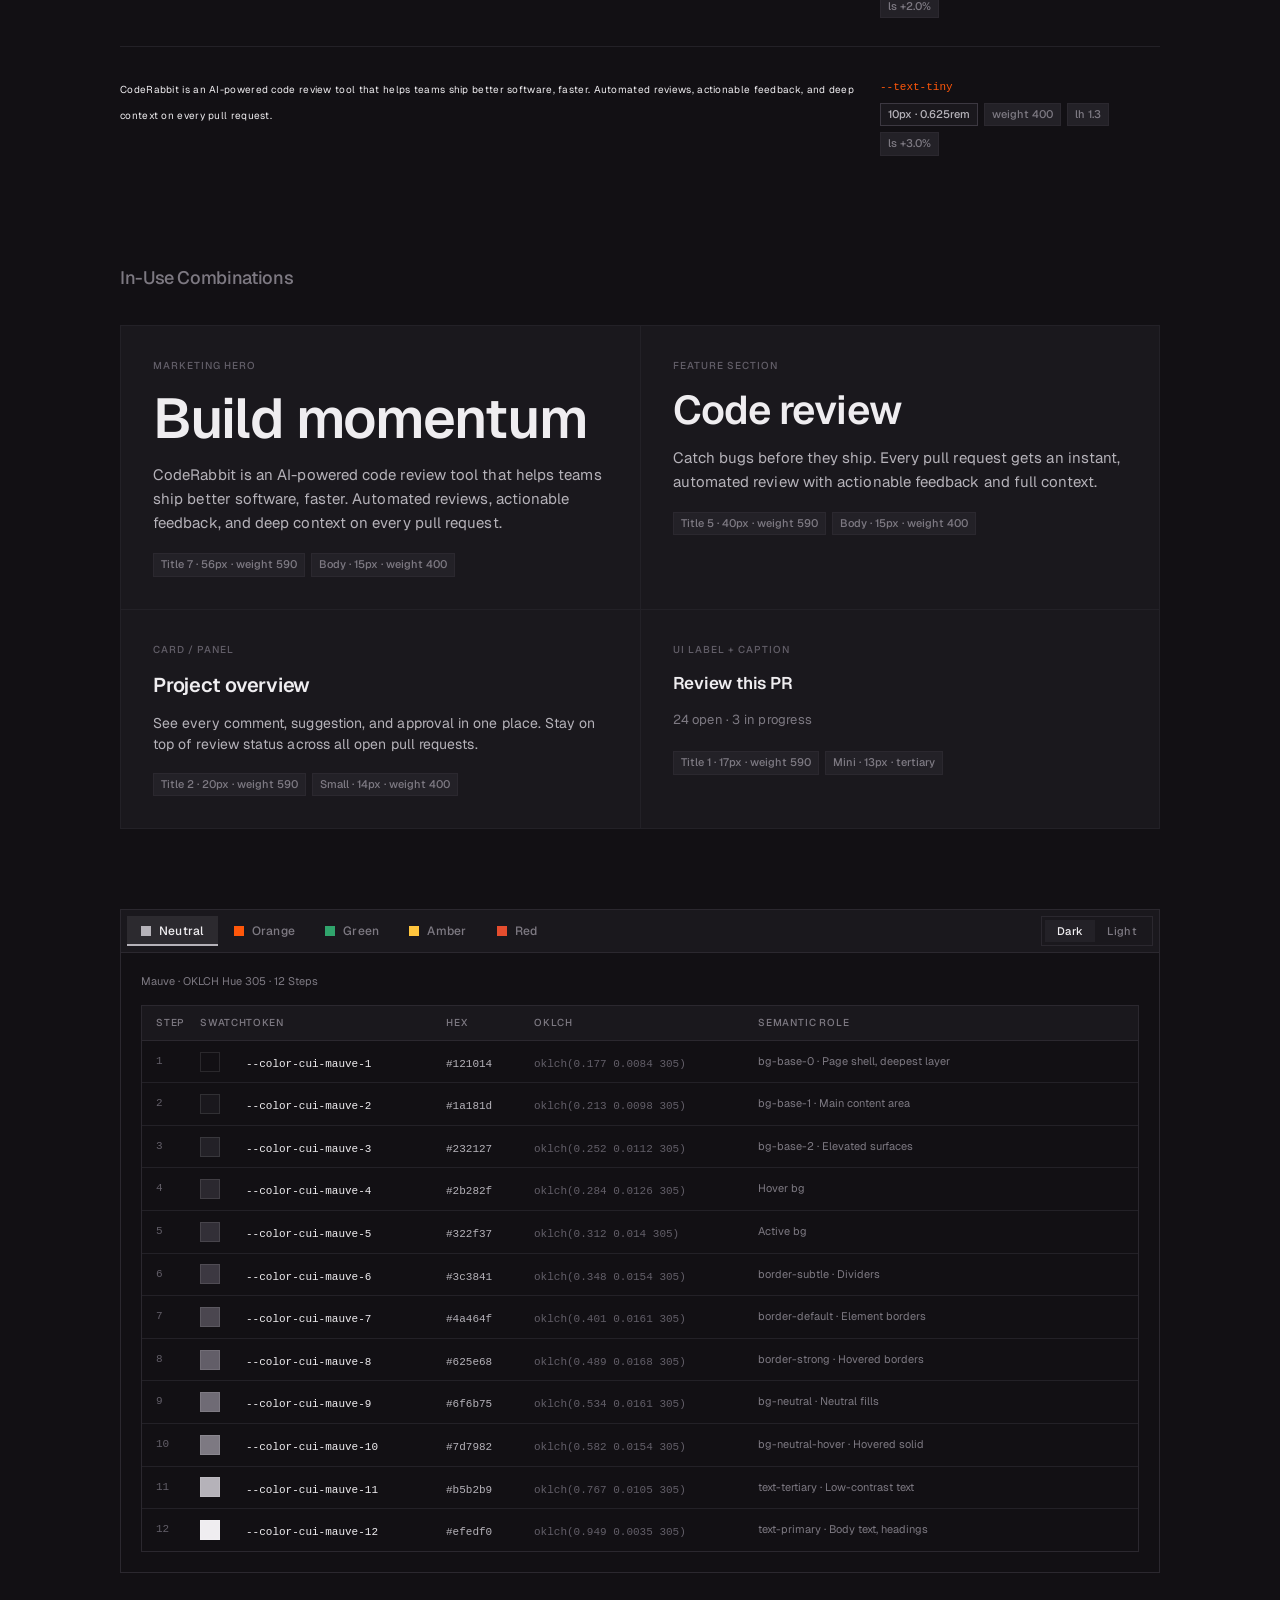
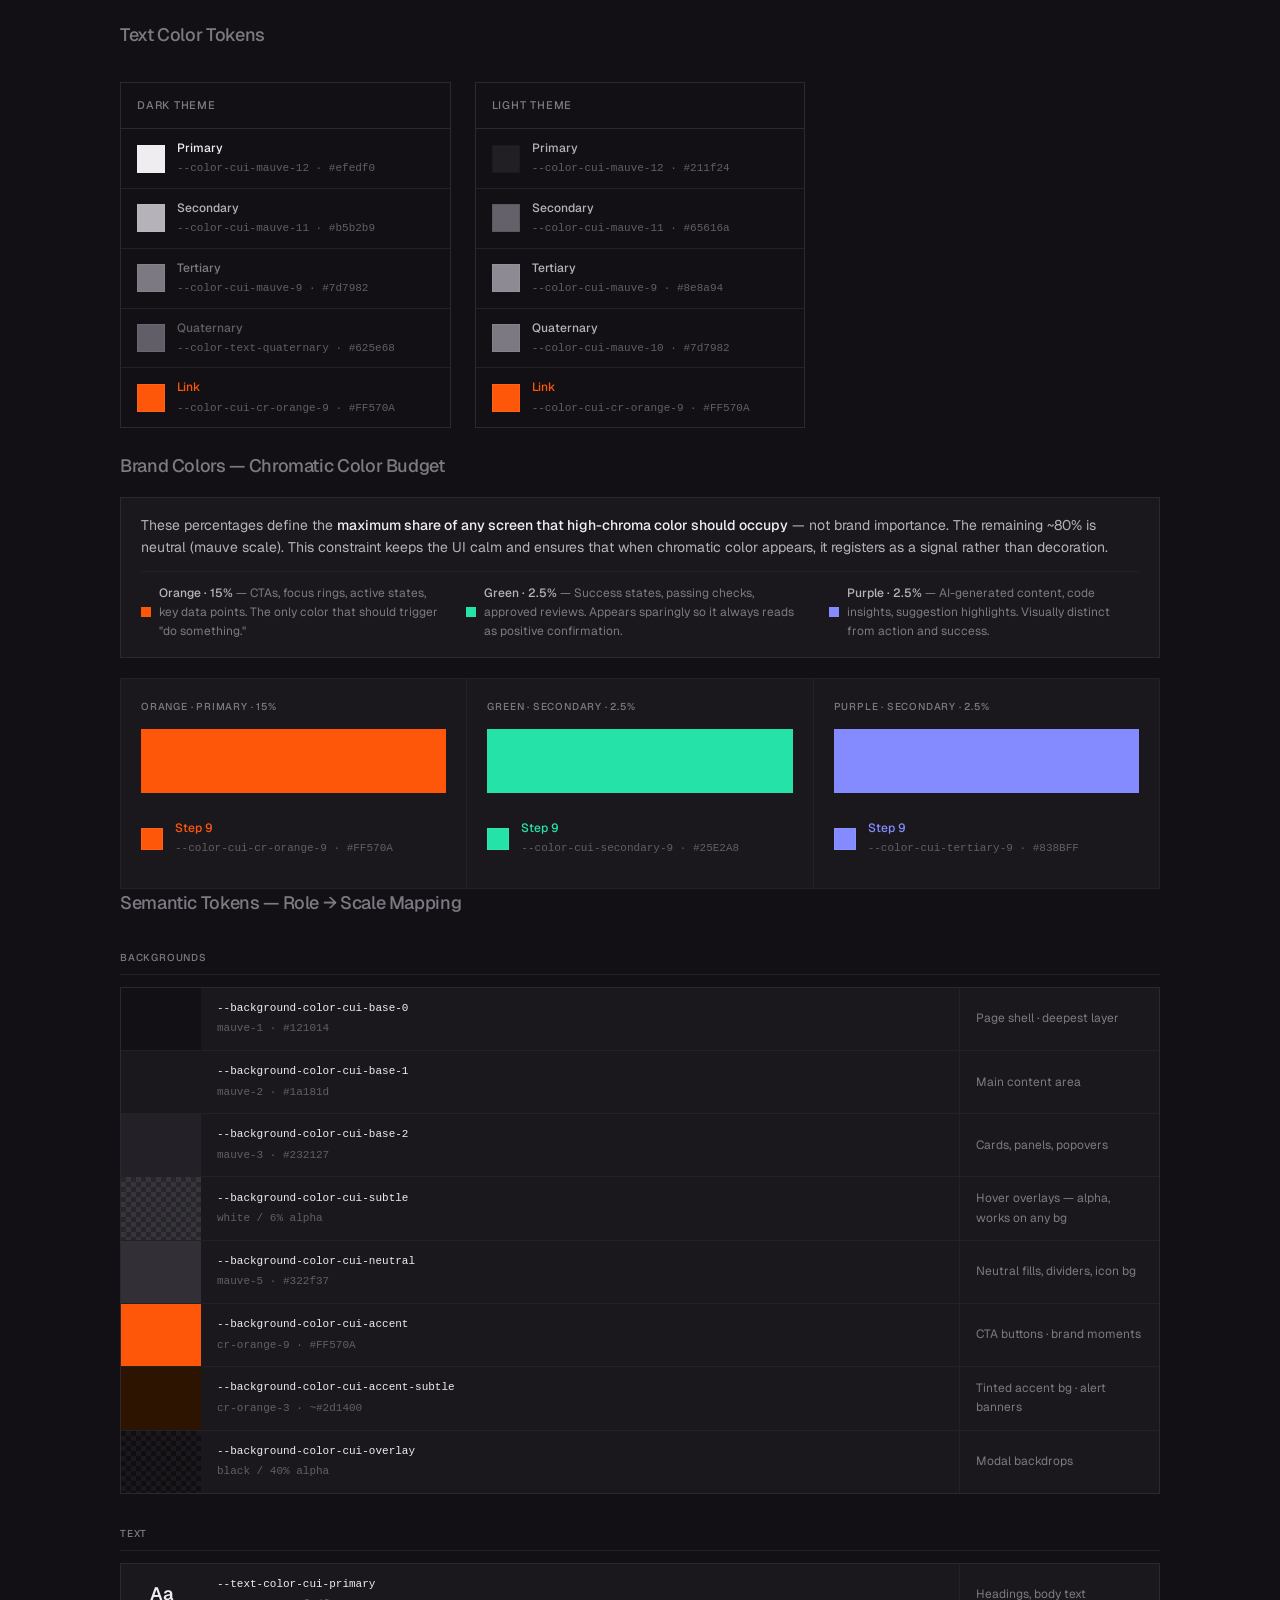
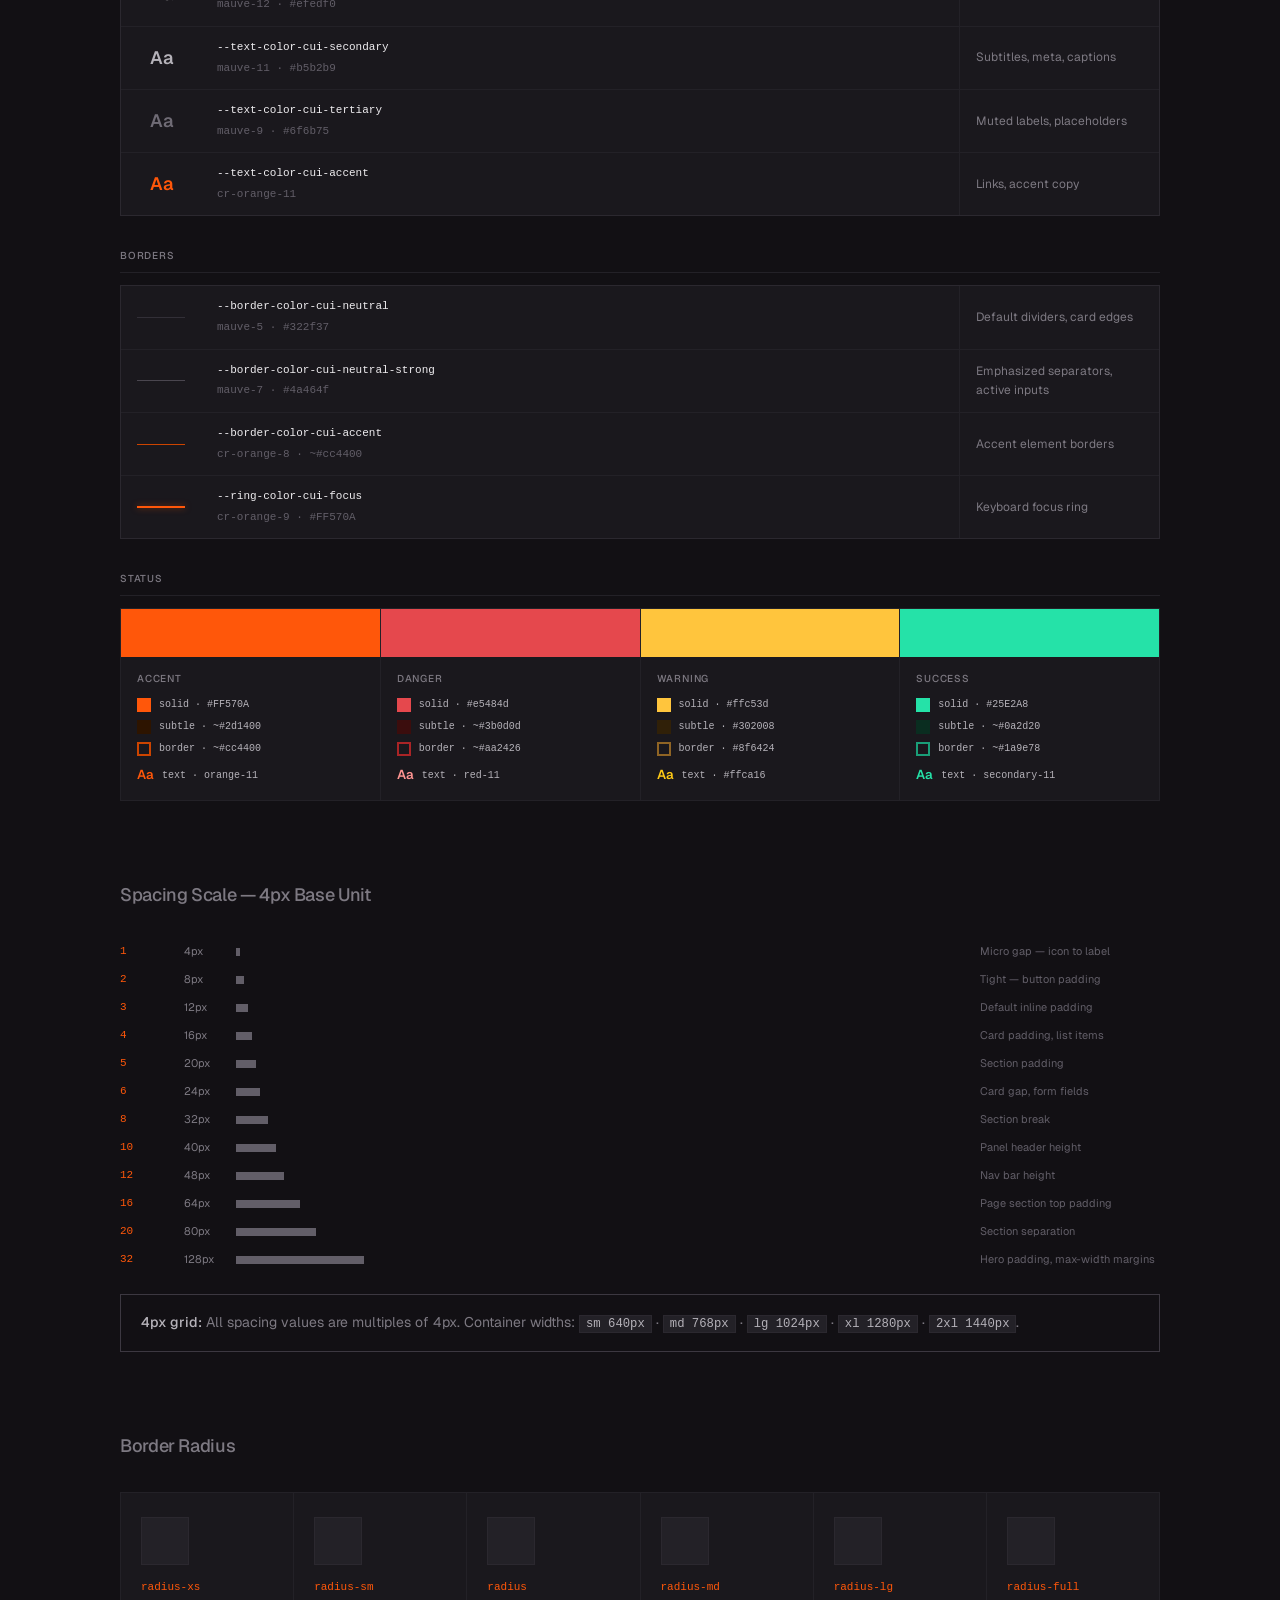
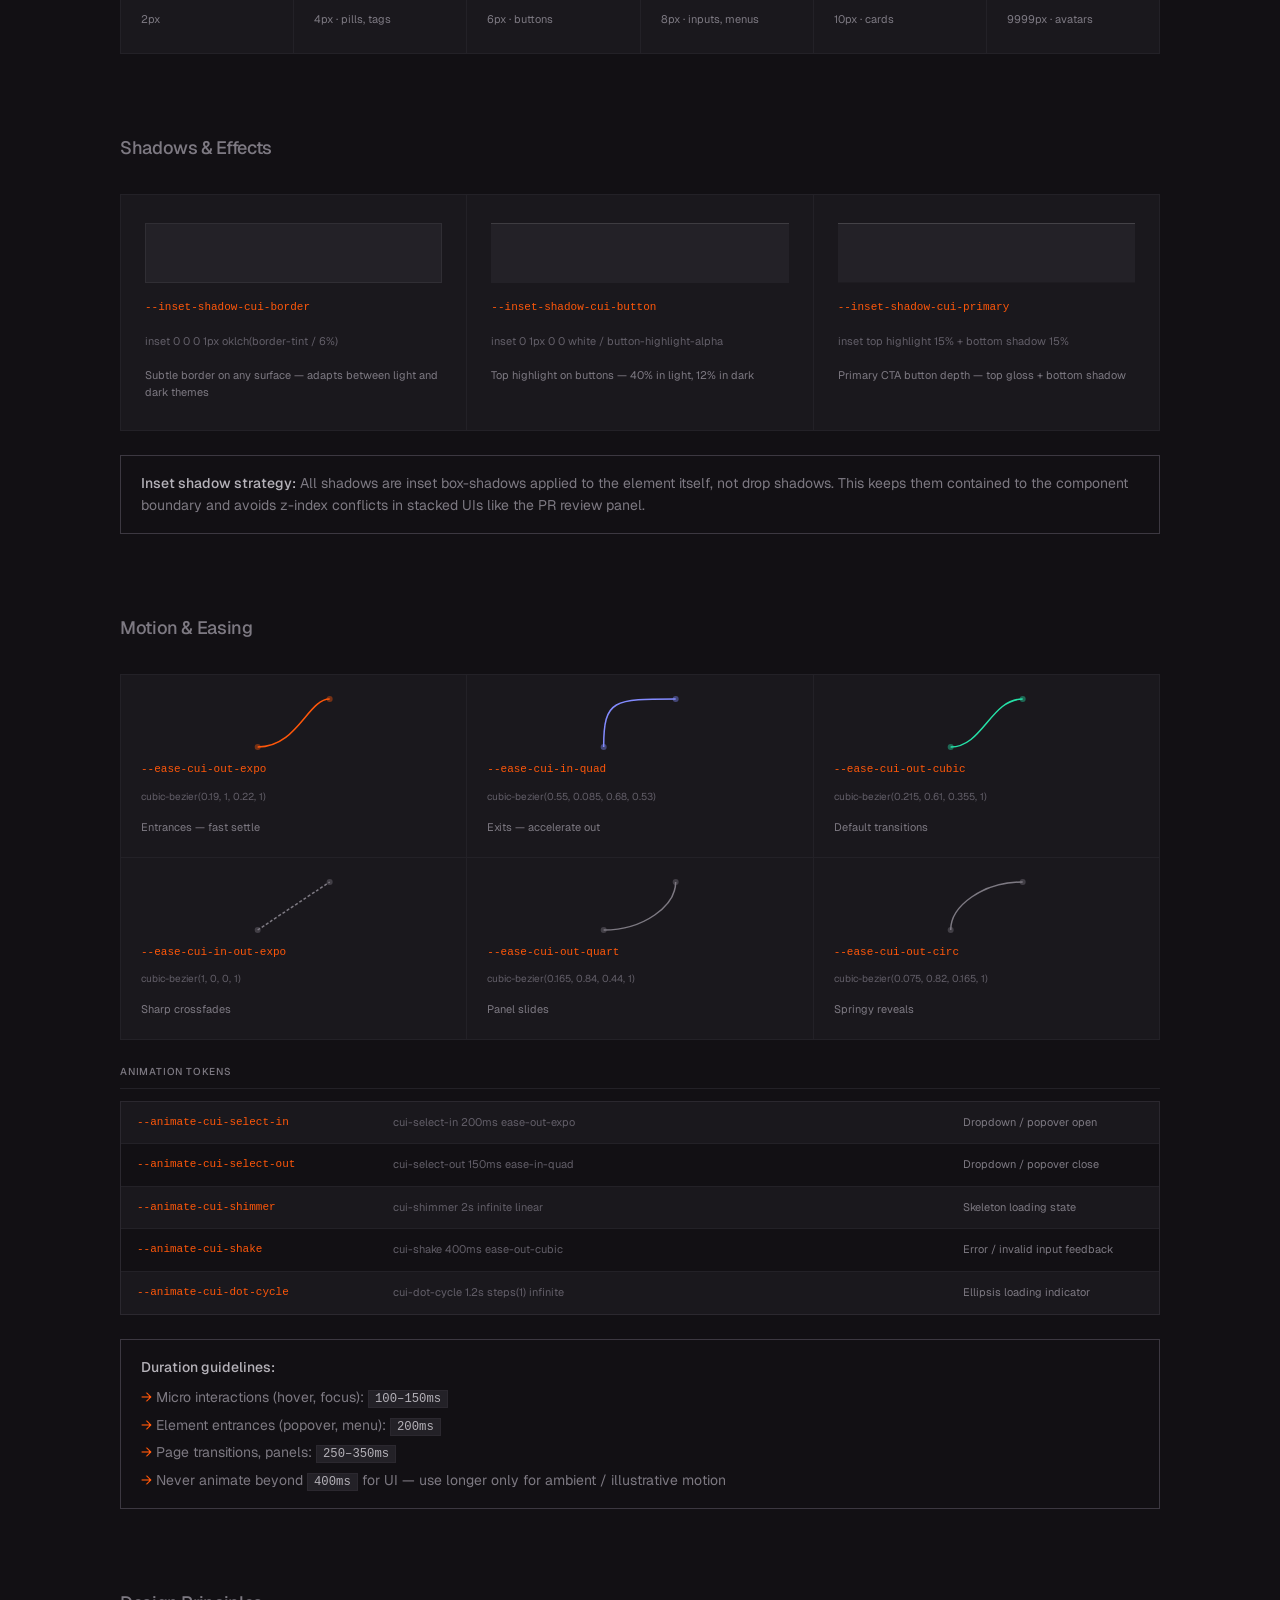
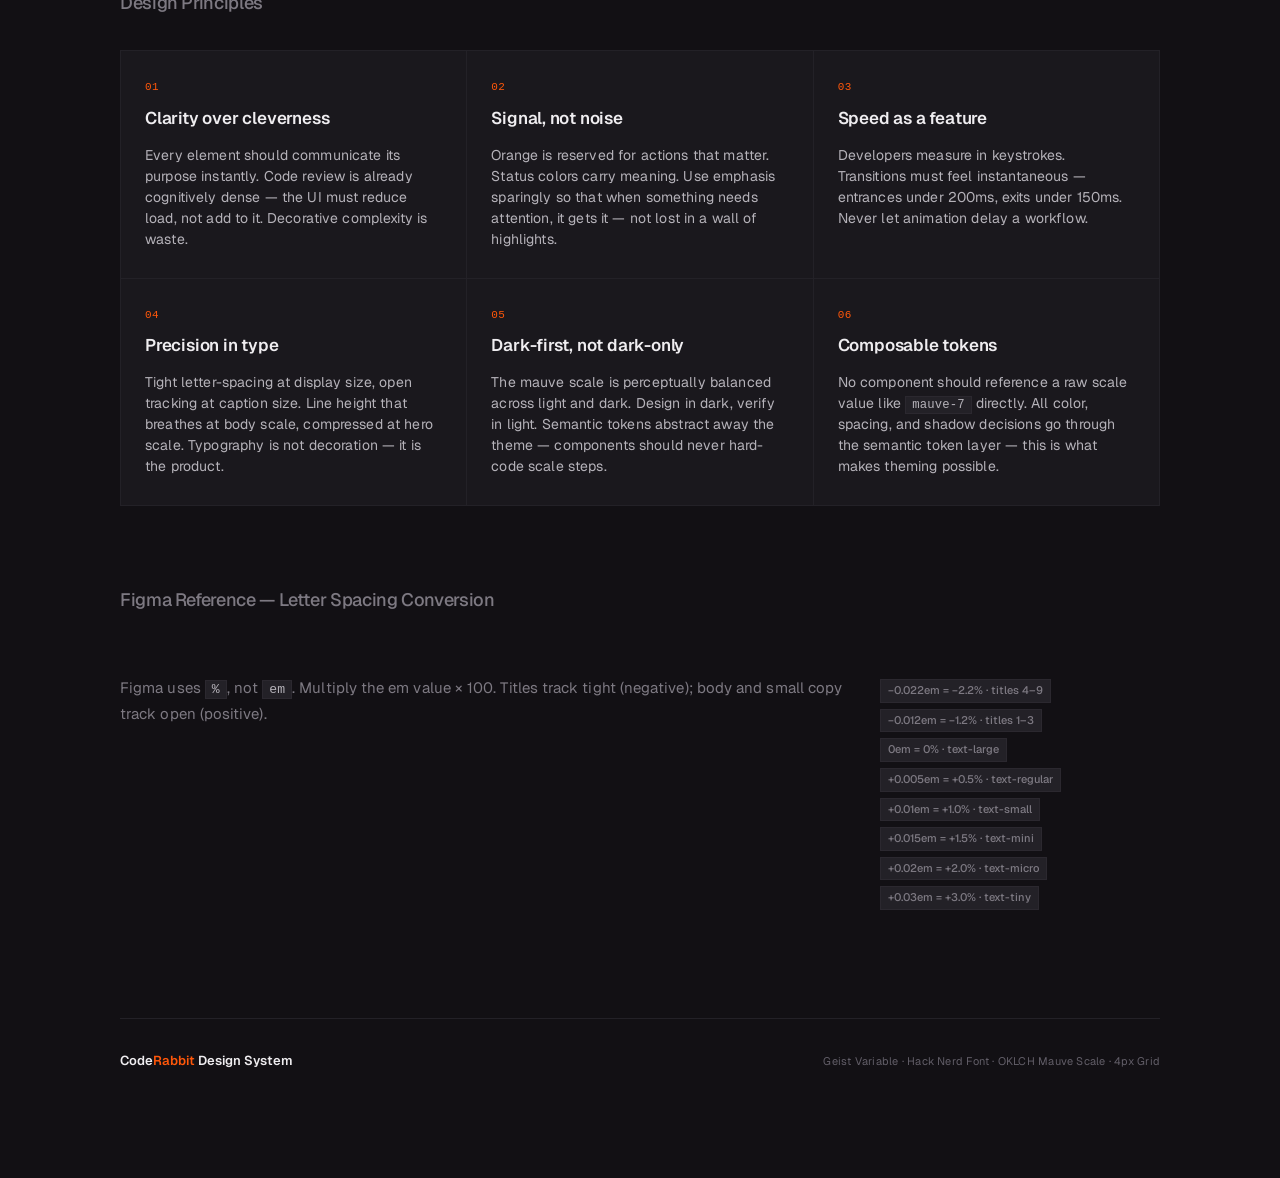
==== commit e5ecffe1: "Section headings: 18px, tertiary text color" ====
--- a/coderabbit-web-style-guide.html
+++ b/coderabbit-web-style-guide.html
@@ -112,10 +112,10 @@
   }
 
   .section-label {
-    font-size: 22px;
+    font-size: 18px;
     font-weight: 510;
     letter-spacing: -0.02em;
-    color: #ffa057;
+    color: var(--color-text-tertiary);
     margin-bottom: 32px;
 
   }
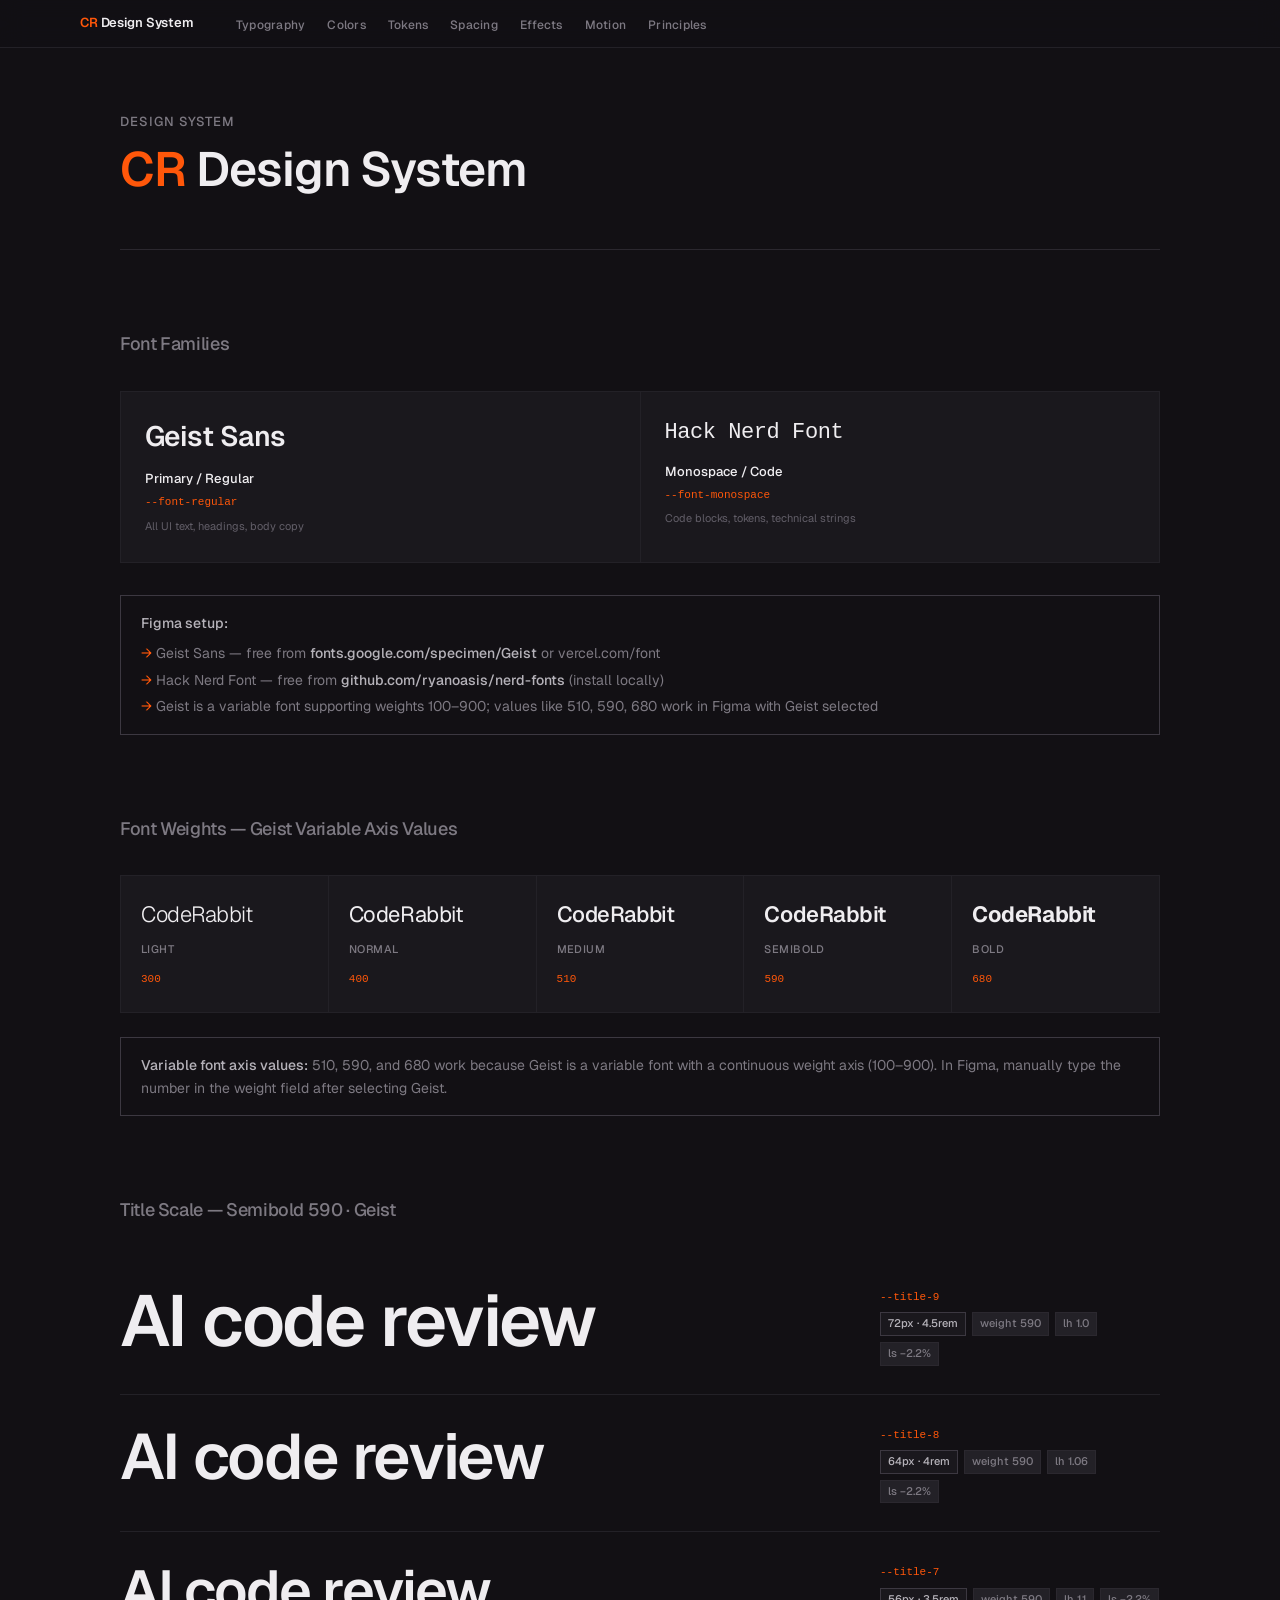
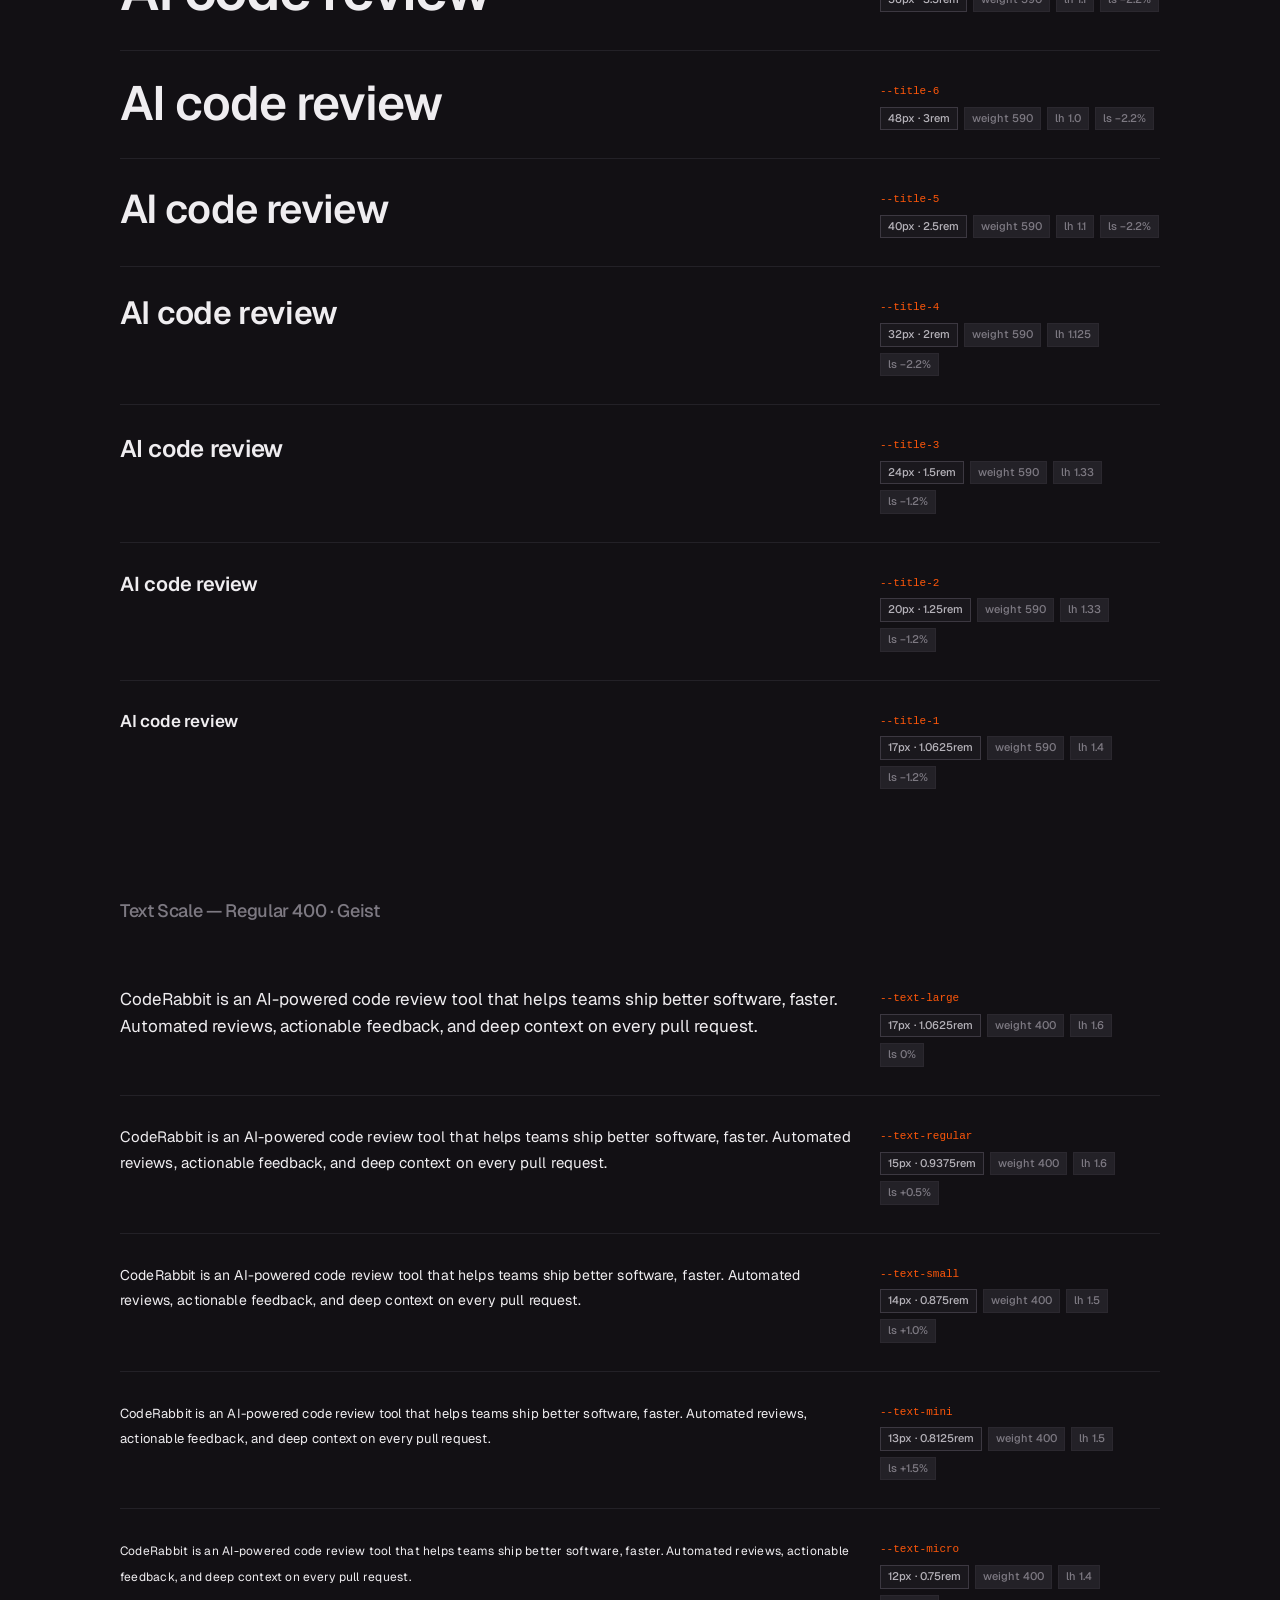
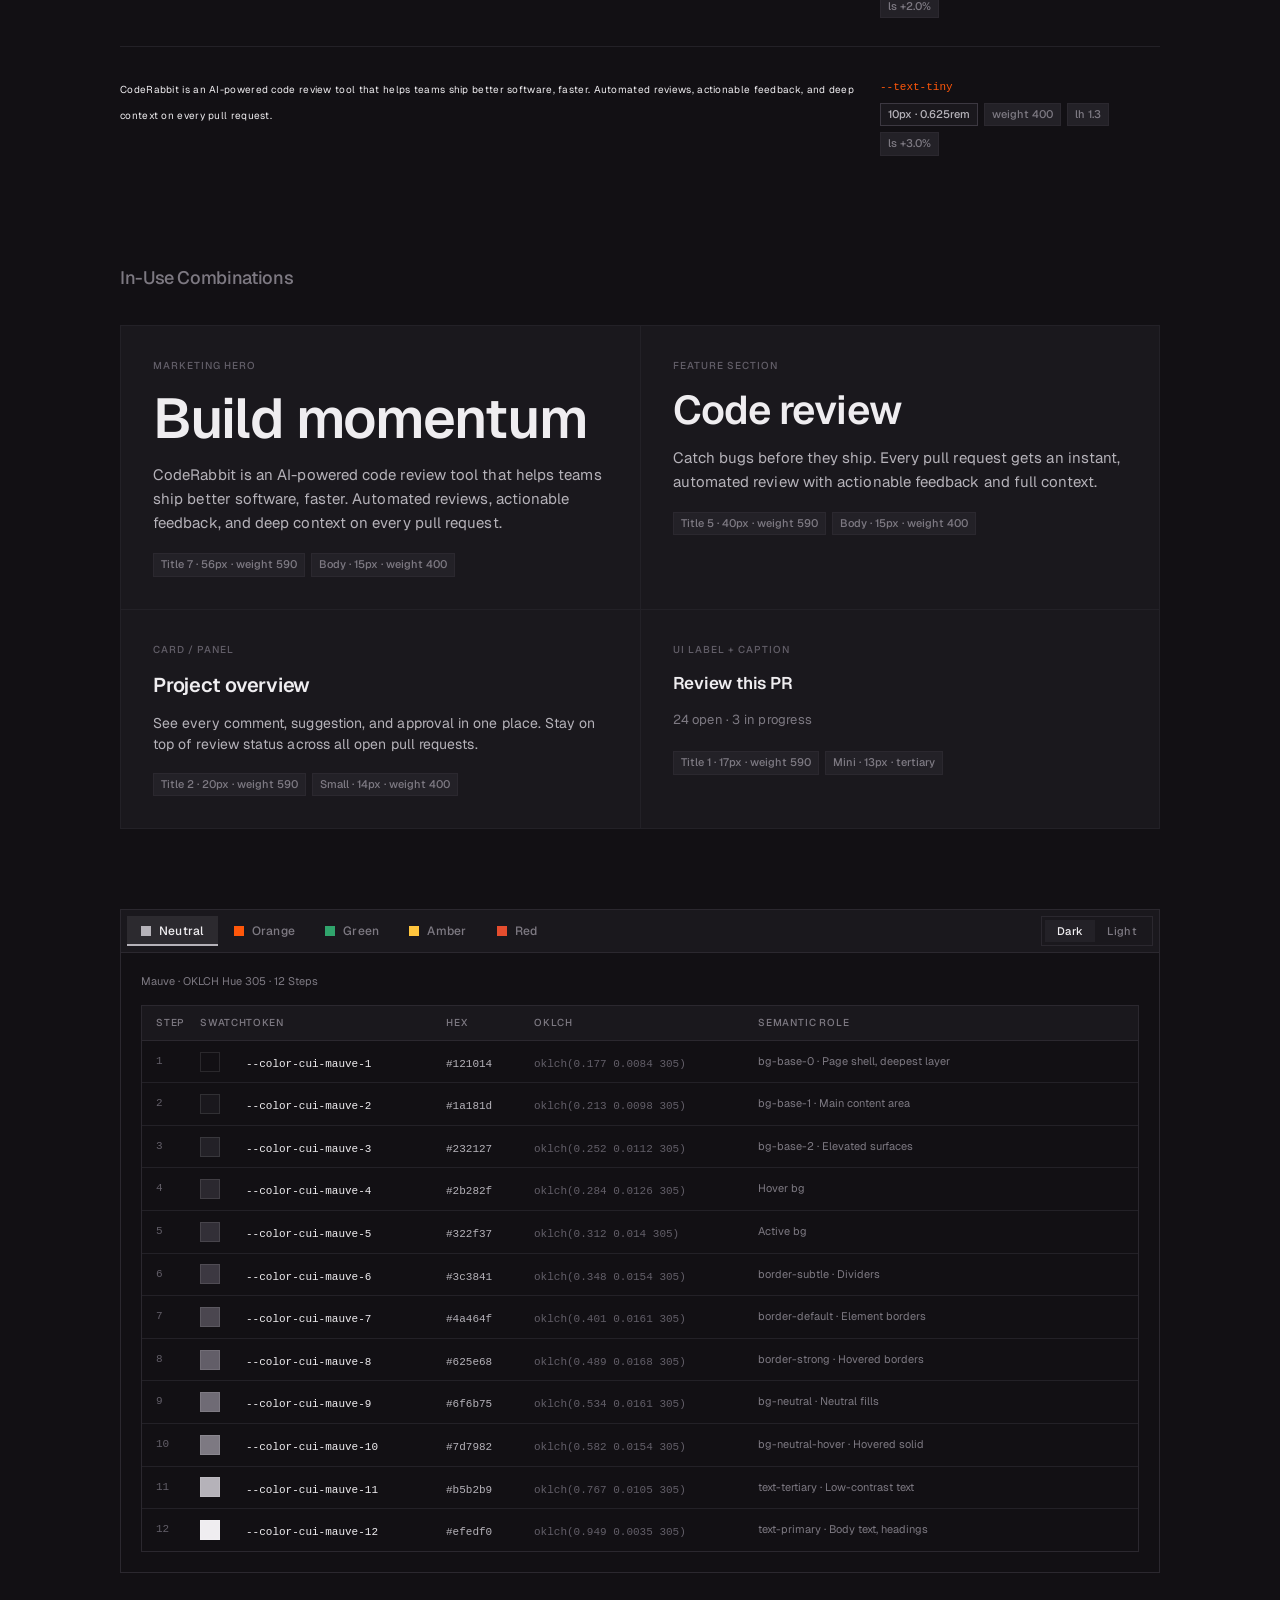
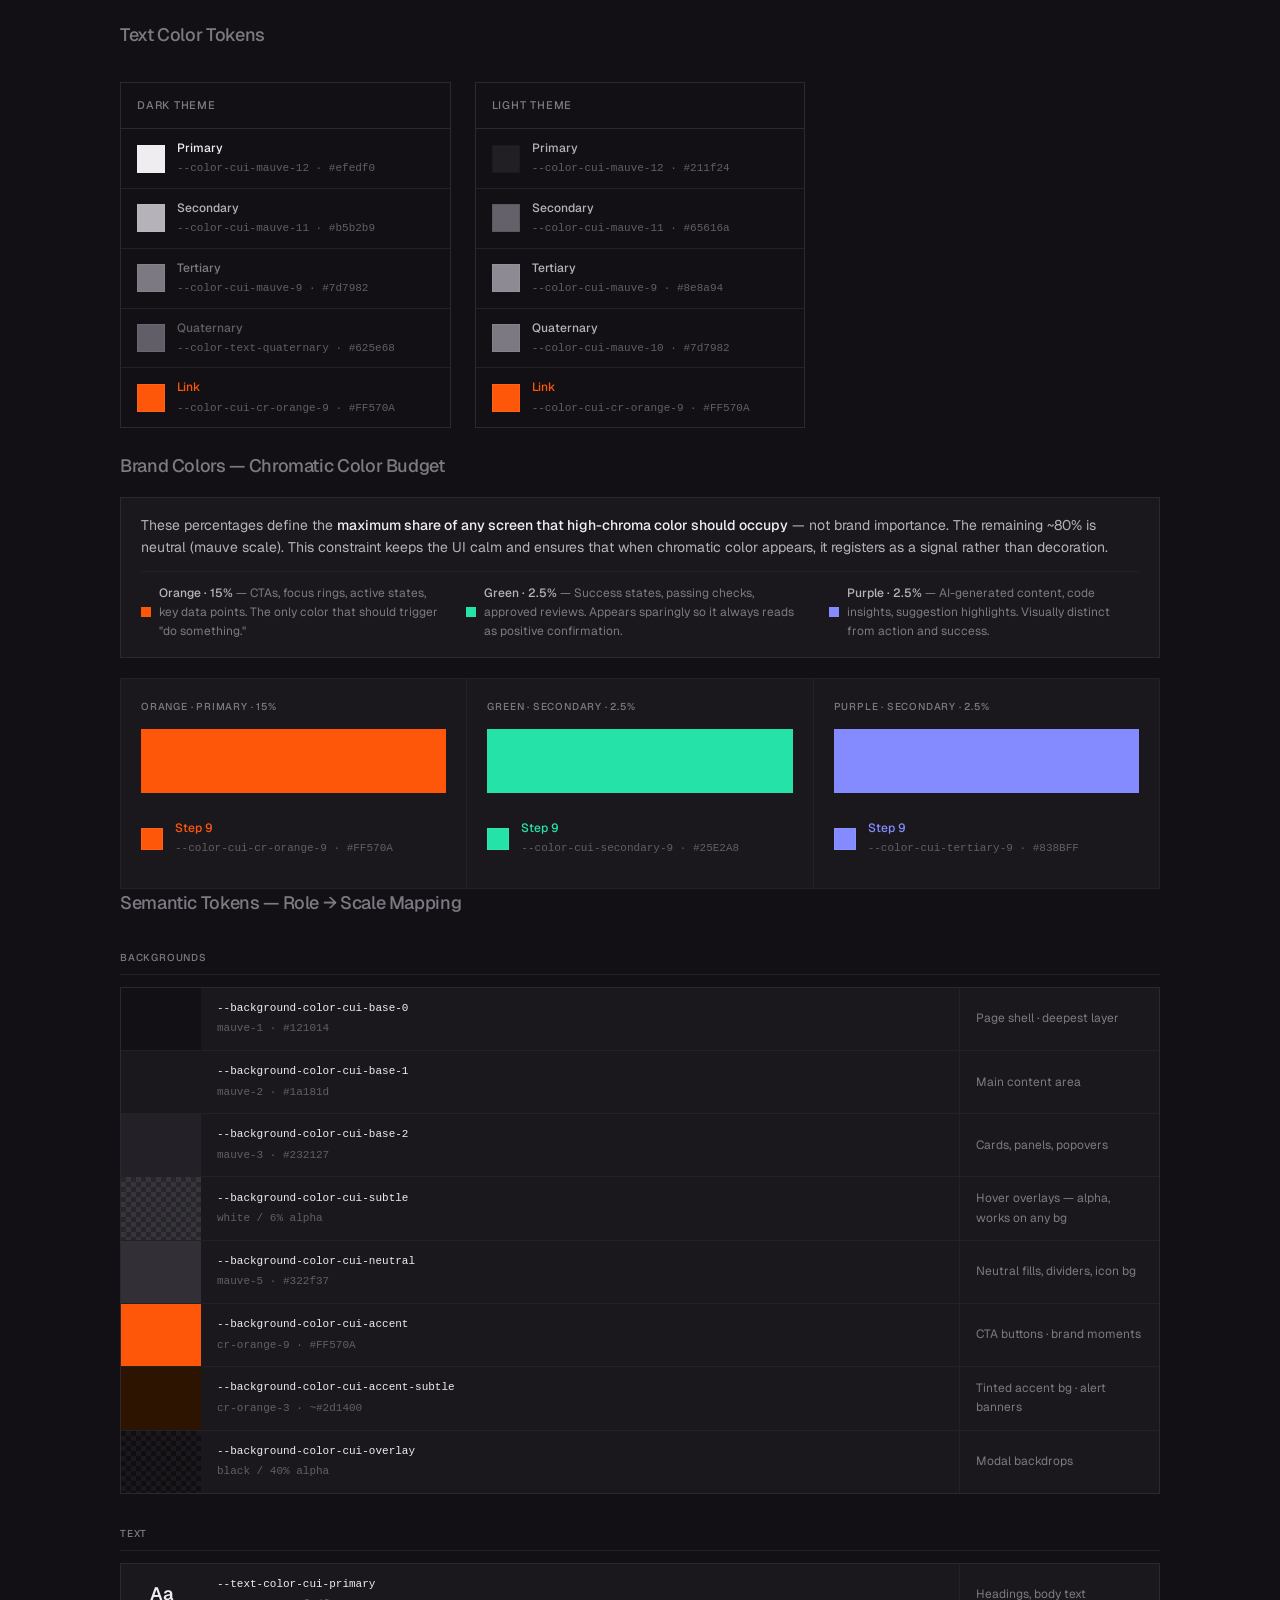
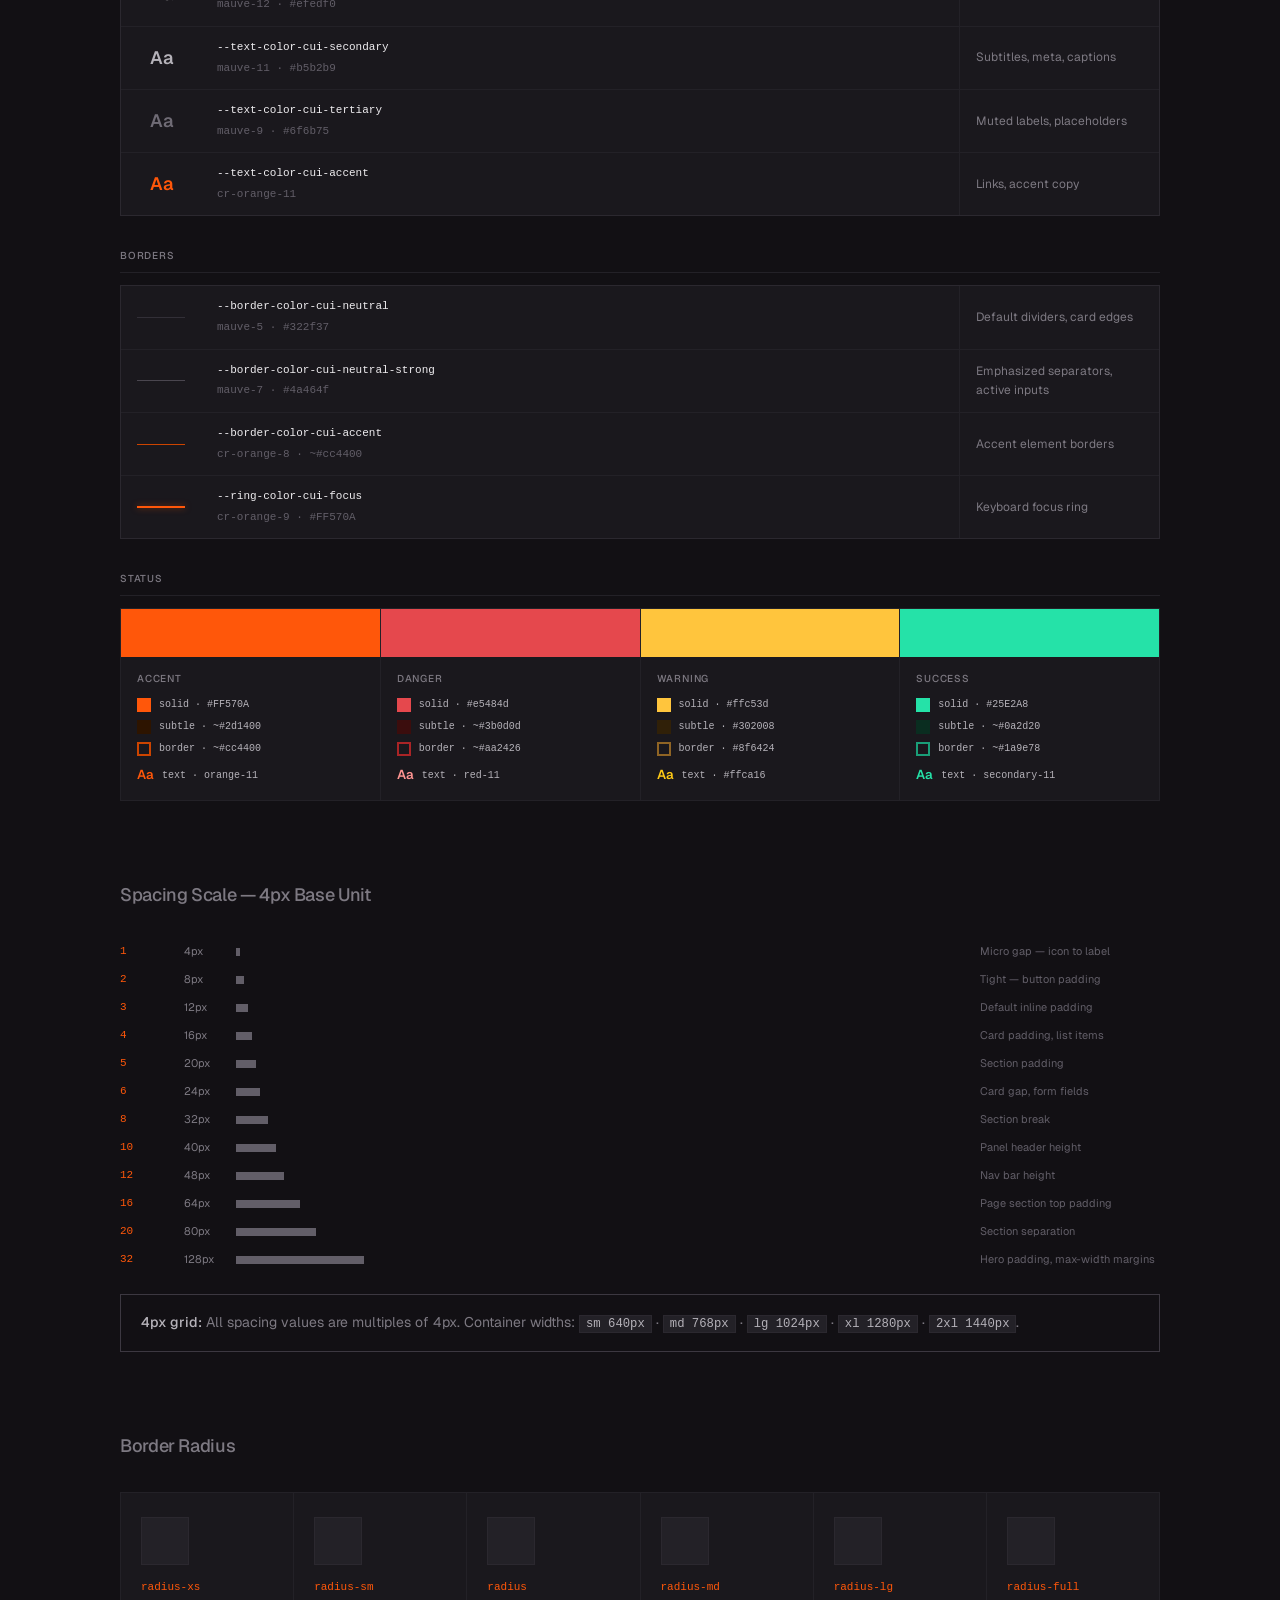
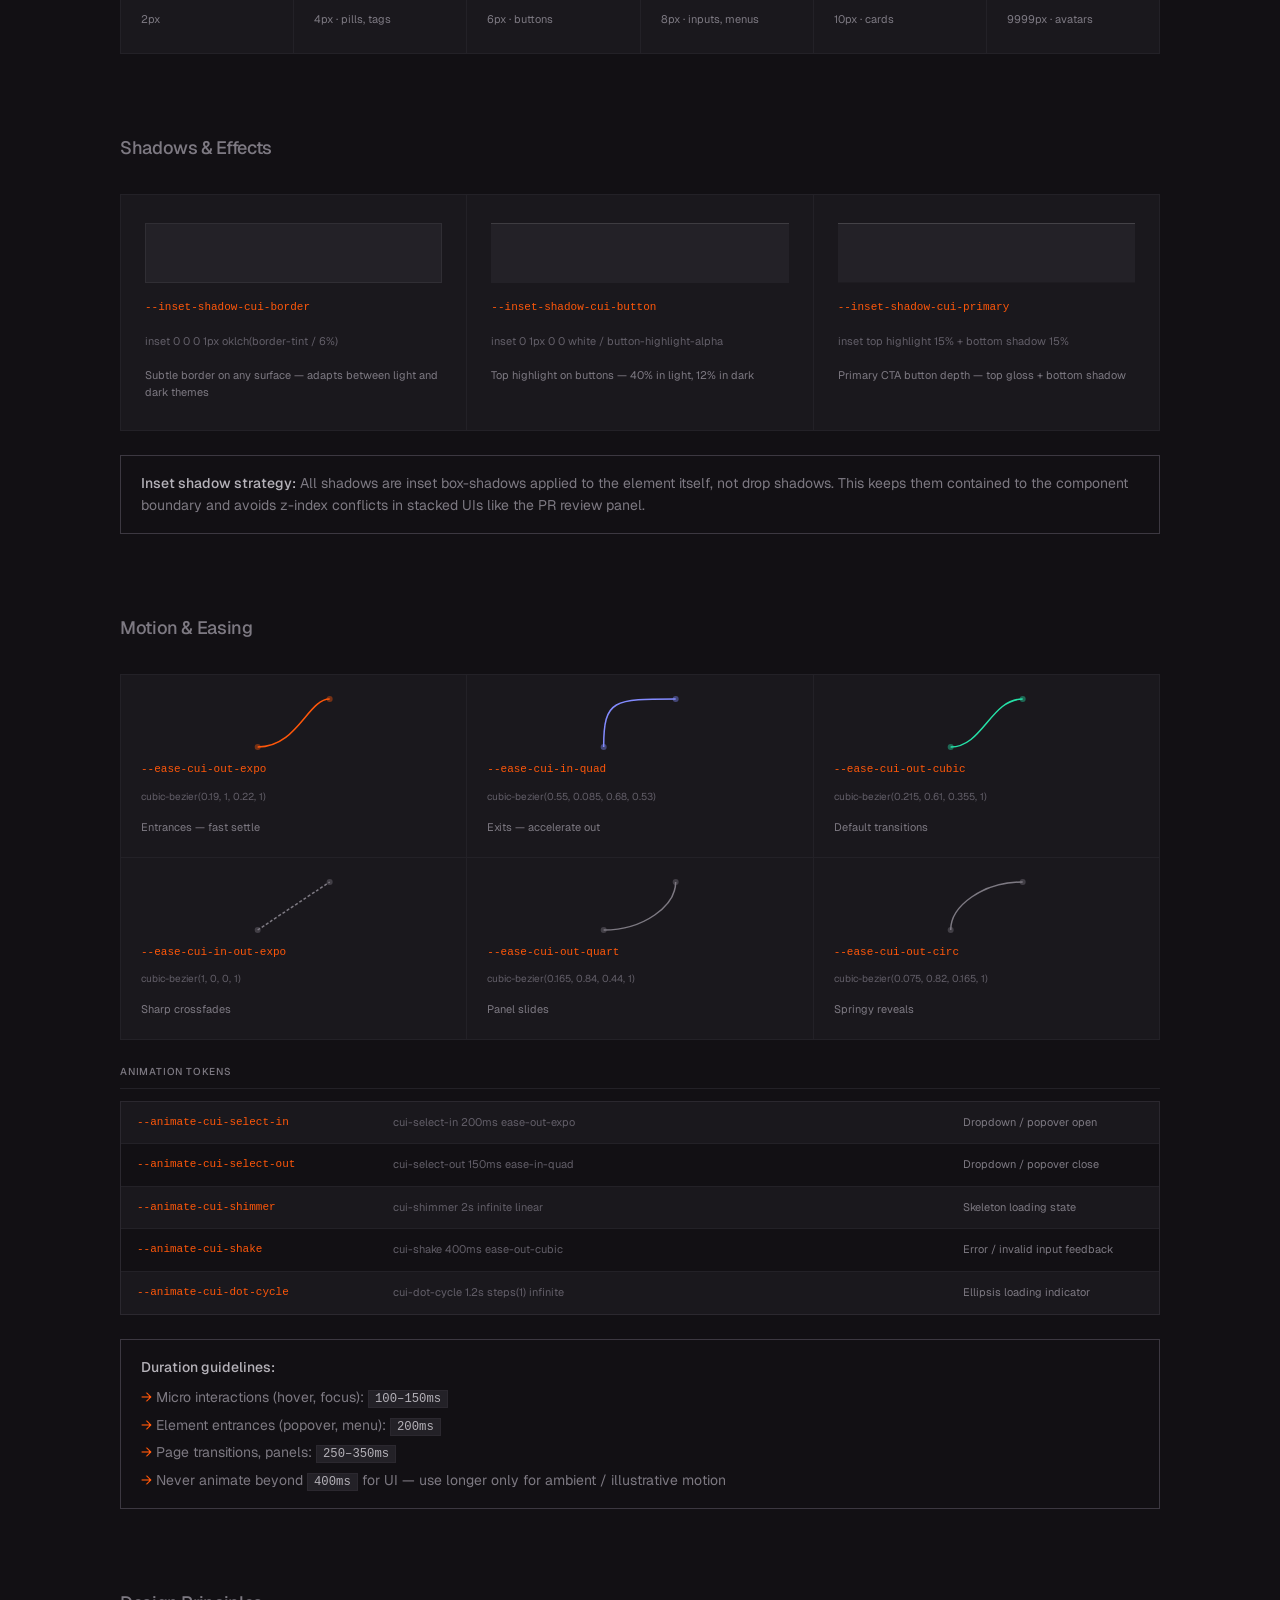
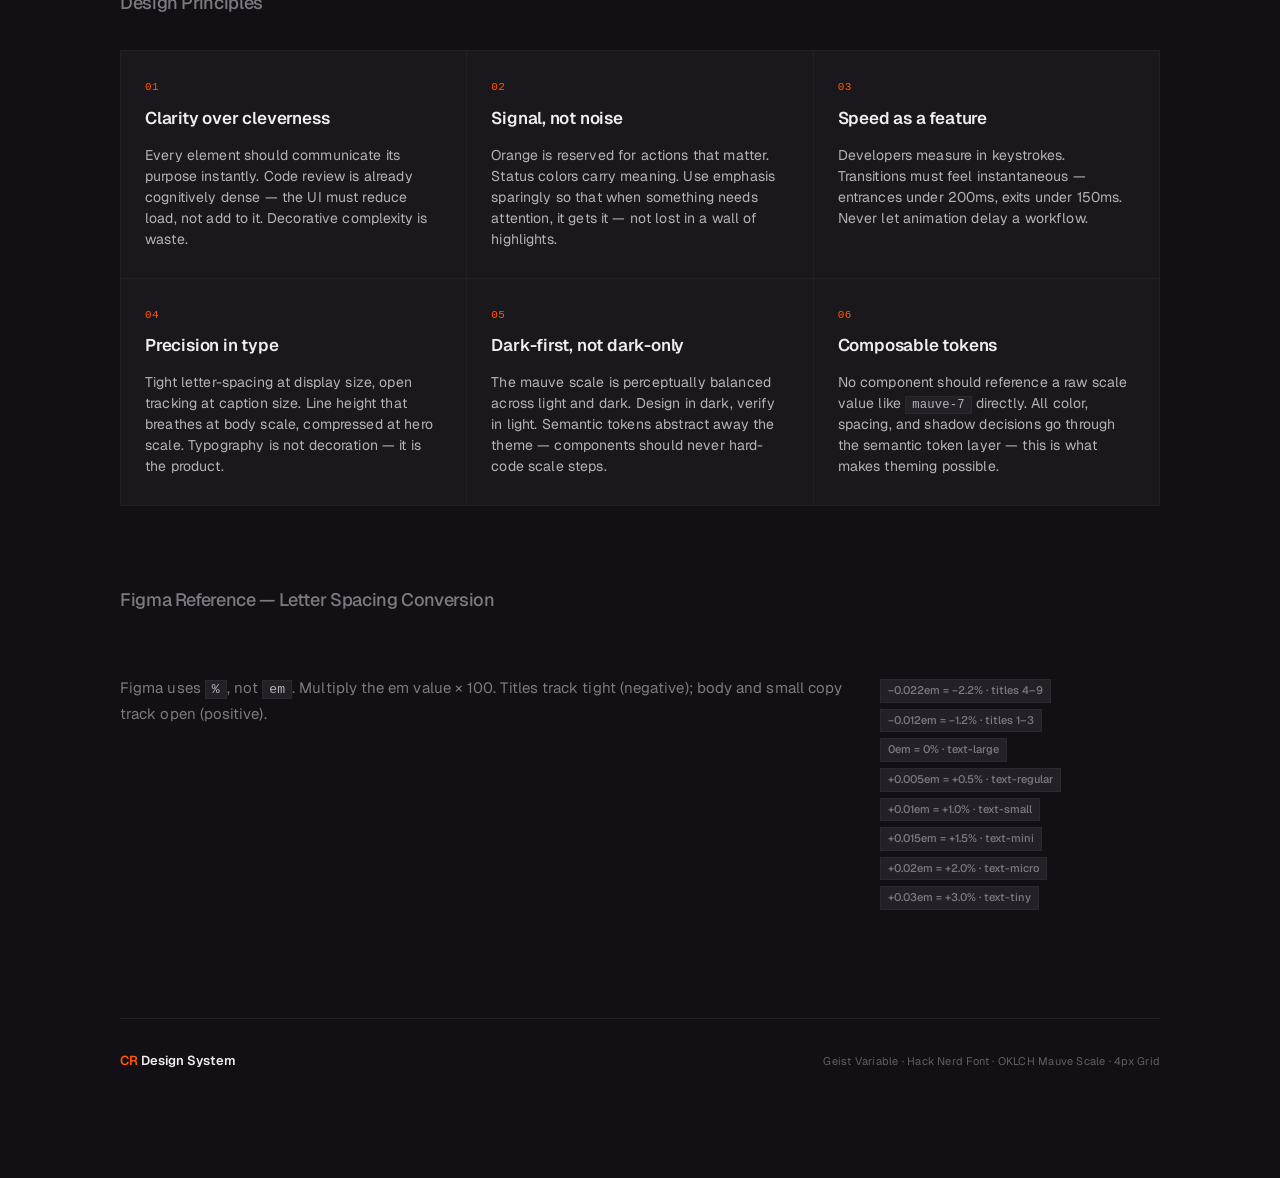
==== commit b9d8f8fe: "Footer: CR Design System with orange CR" ====
--- a/coderabbit-web-style-guide.html
+++ b/coderabbit-web-style-guide.html
@@ -35,8 +35,8 @@
     --text-regular-size: 0.9375rem; --text-regular-lh: 1.6; --text-regular-ls: 0.005em;
     --text-small-size:   0.875rem;  --text-small-lh:   1.5; --text-small-ls:   0.01em;
     --text-mini-size:    0.8125rem; --text-mini-lh:    1.5; --text-mini-ls:    0.015em;
-    --text-micro-size:   0.75rem;   --text-micro-lh:   1.4; --text-micro-ls:   0.02em;
-    --text-tiny-size:    0.625rem;  --text-tiny-lh:    1.3; --text-tiny-ls:    0.03em;
+    --text-micro-size:   0.75rem;   --text-micro-lh:   1.2; --text-micro-ls:   0.02em;
+    --text-tiny-size:    0.625rem;  --text-tiny-lh:    1.0; --text-tiny-ls:    0.03em;
 
     /* Colors — dark theme */
     --color-bg:            #121014;
@@ -2010,7 +2010,7 @@
 
 <!-- ─── Footer ────────────────────────────────────────────────────── -->
 <footer class="site-footer">
-  <div class="footer-brand">Code<span>Rabbit</span> Design System</div>
+  <div class="footer-brand"><span style="color:#ff570a;">CR</span> Design System</div>
   <div class="footer-meta">Geist Variable · Hack Nerd Font · OKLCH Mauve Scale · 4px Grid</div>
 </footer>
 
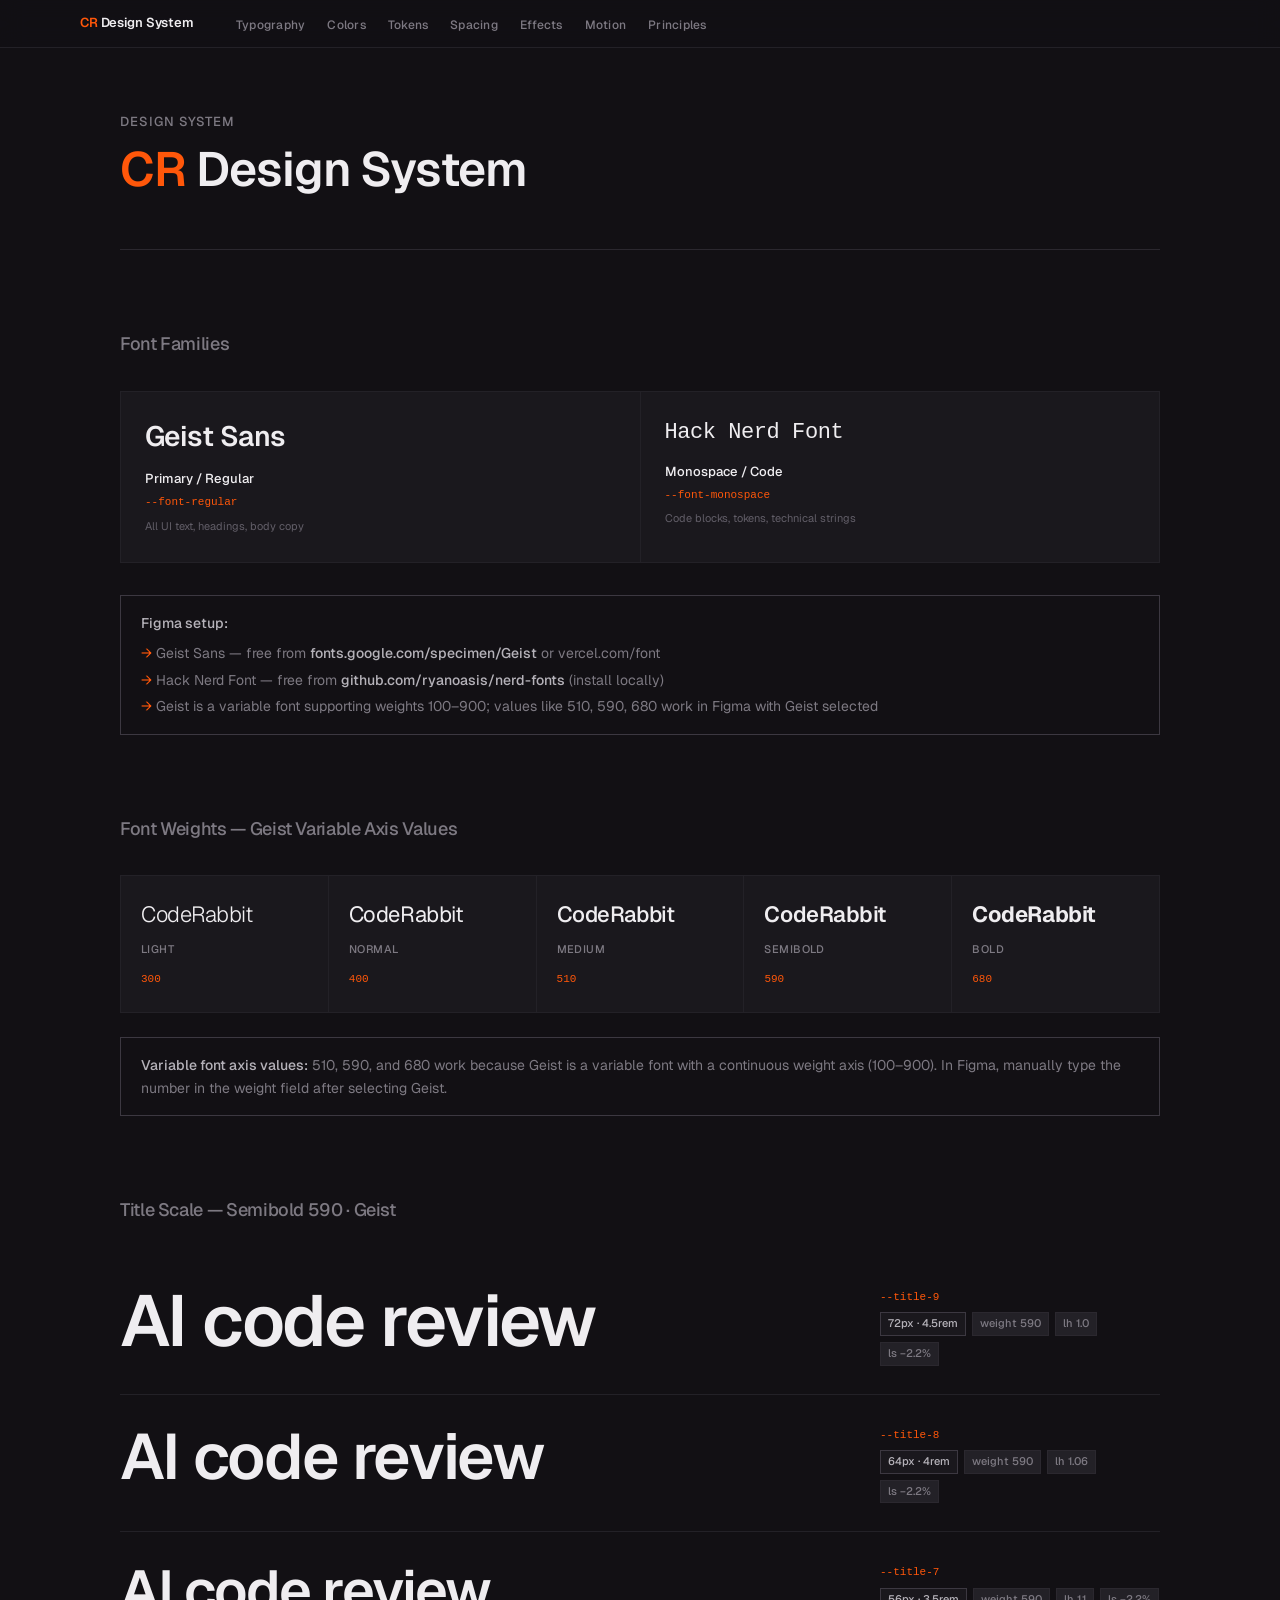
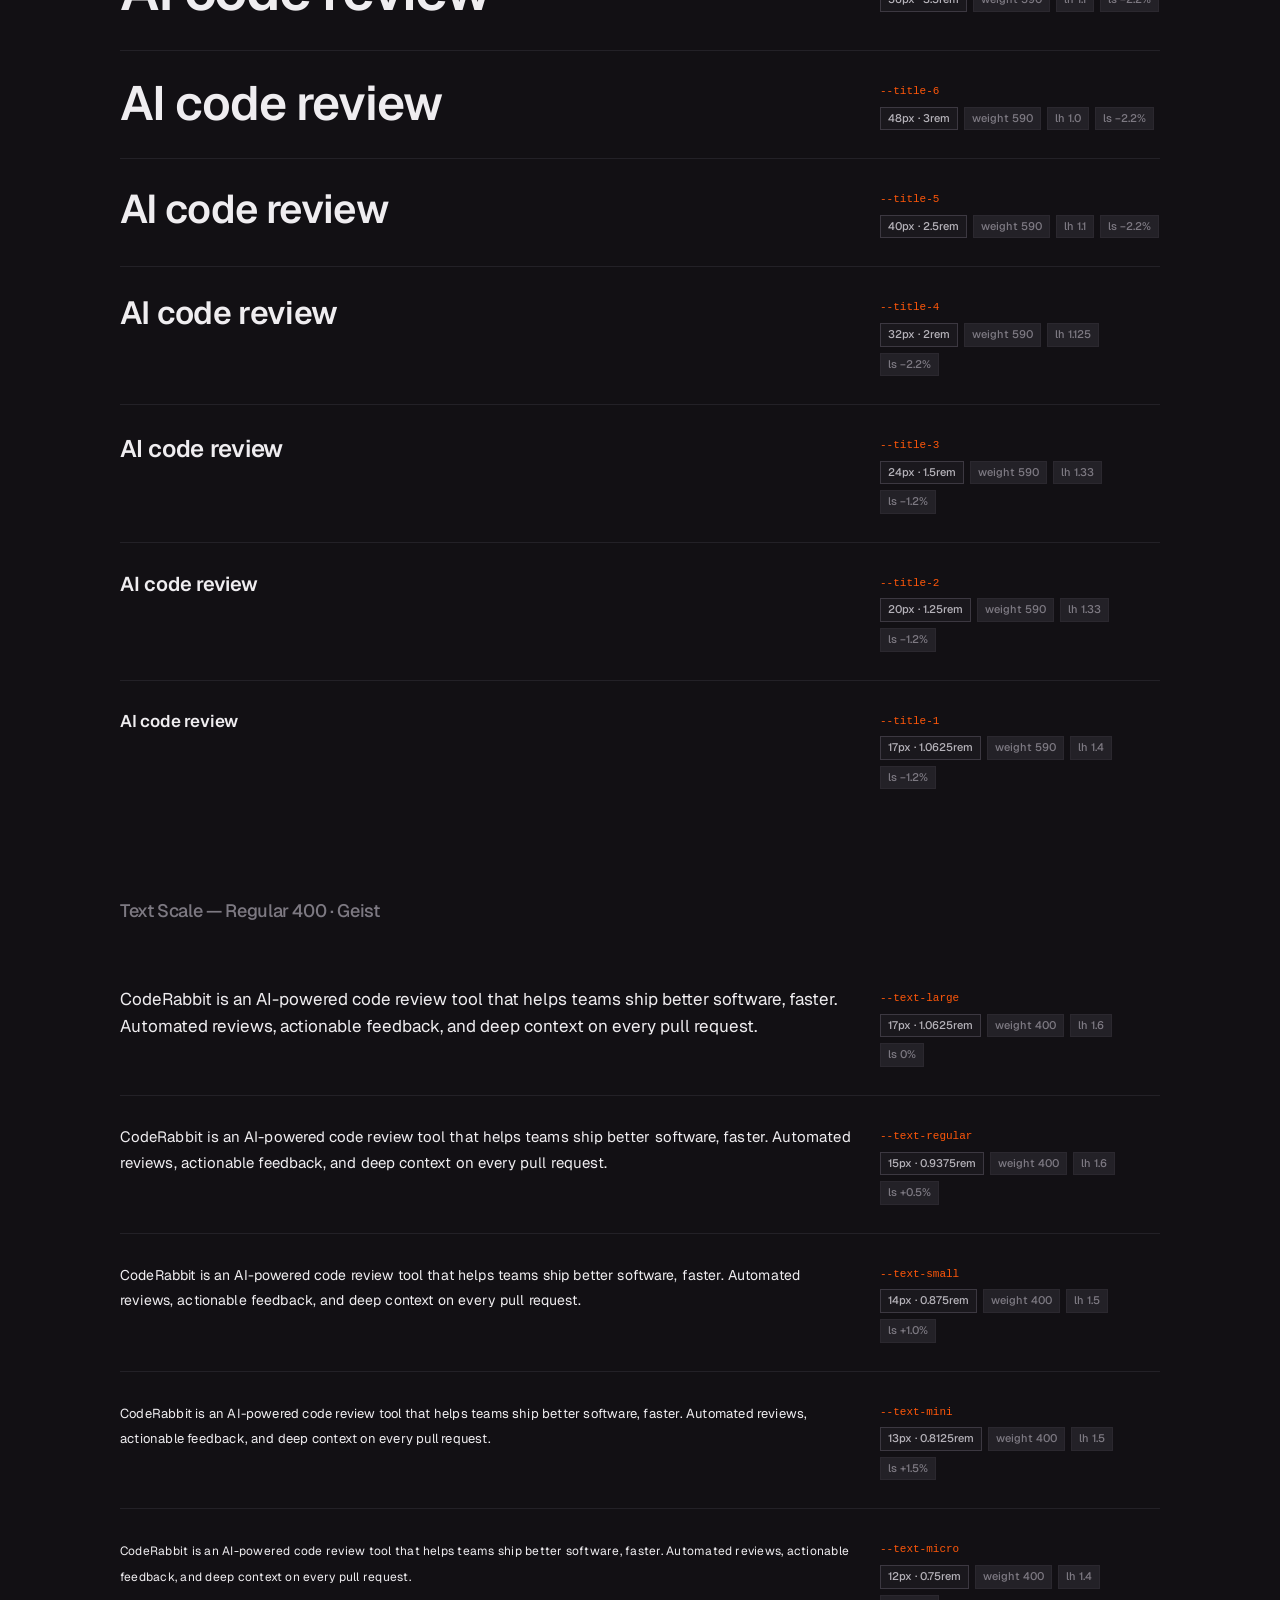
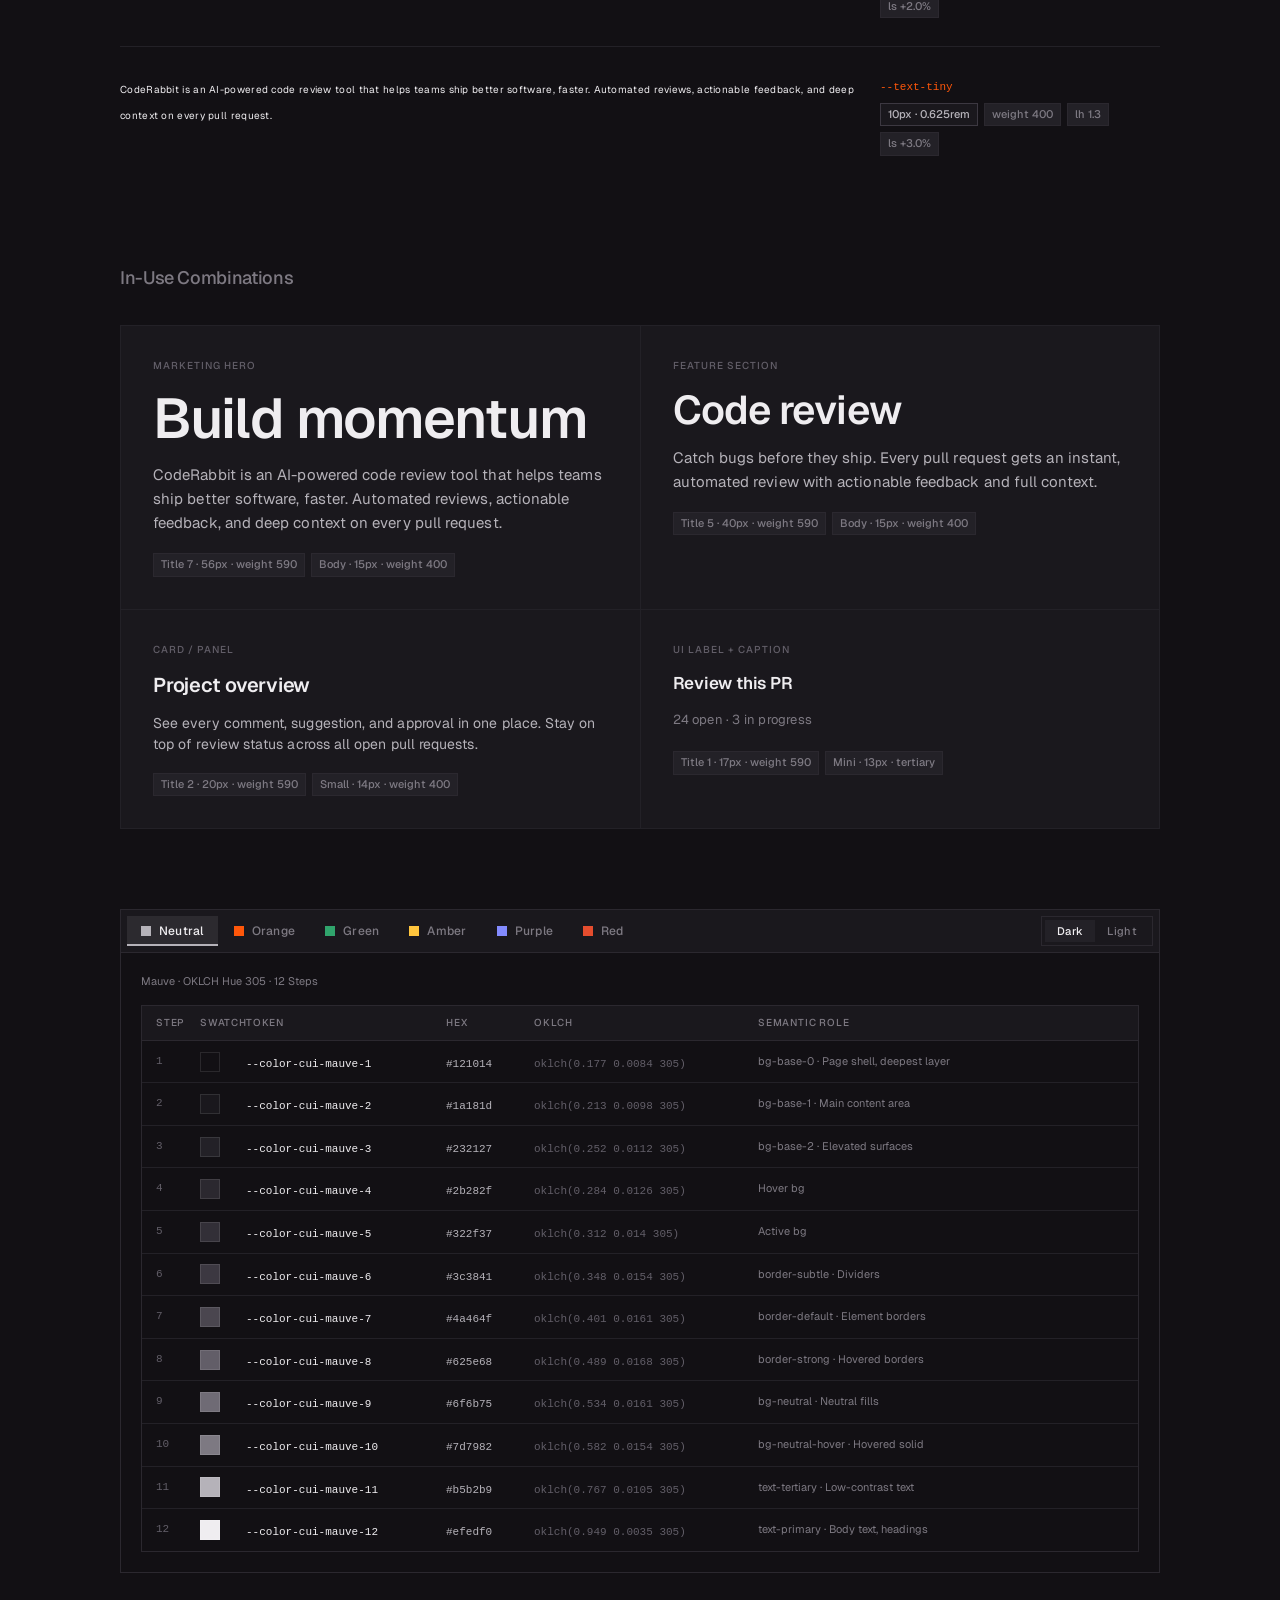
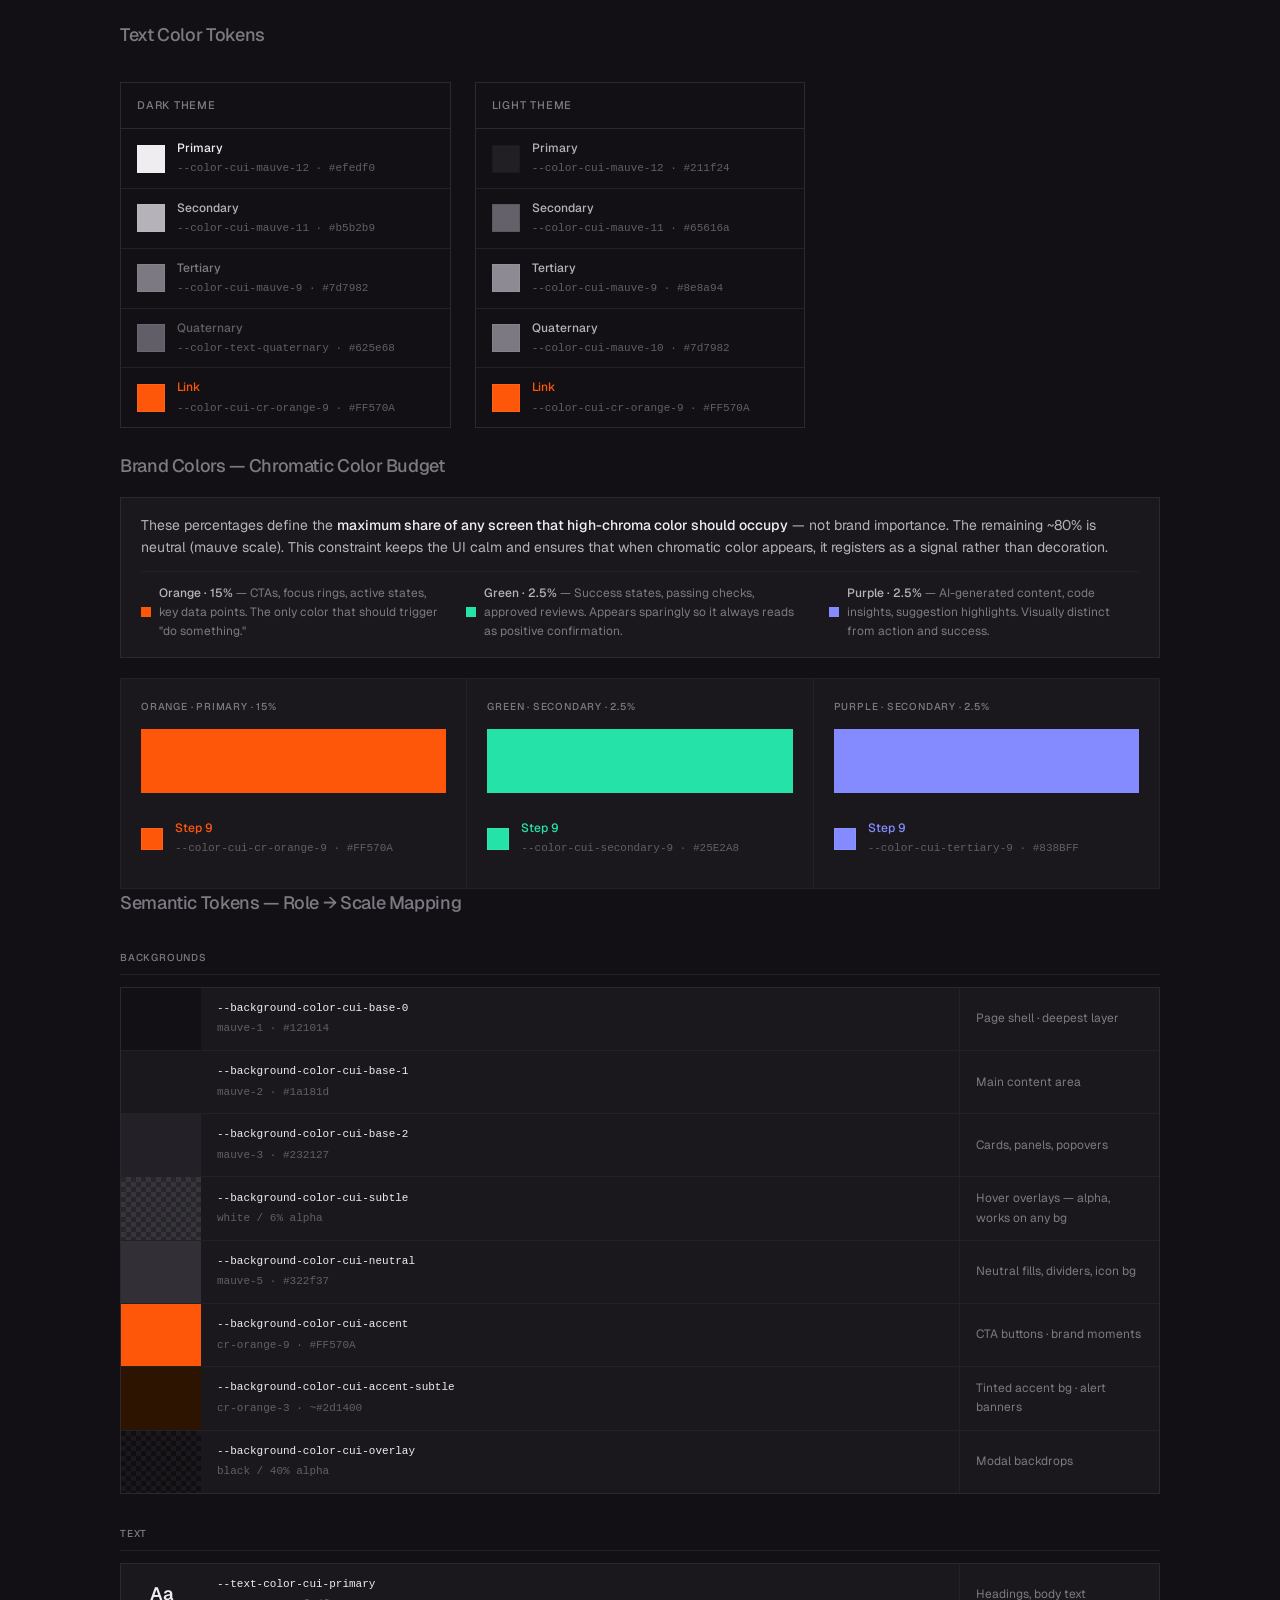
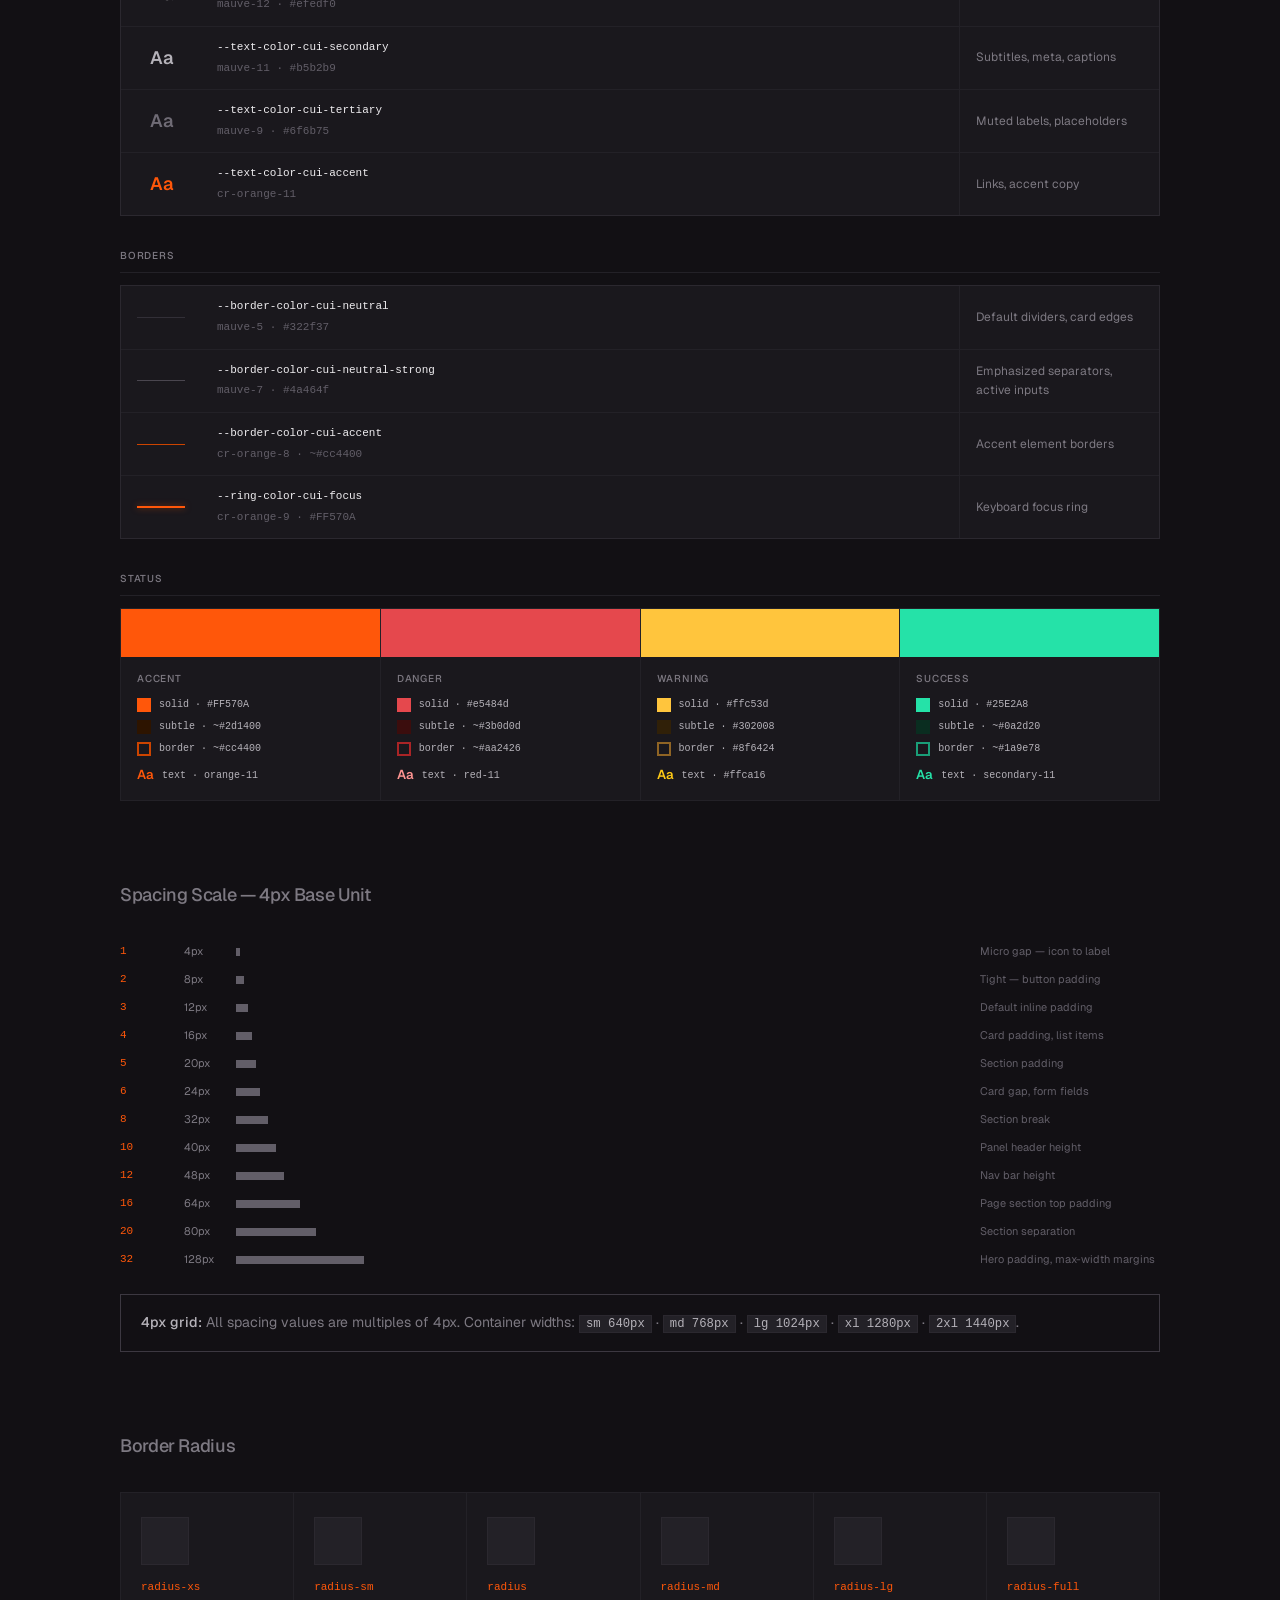
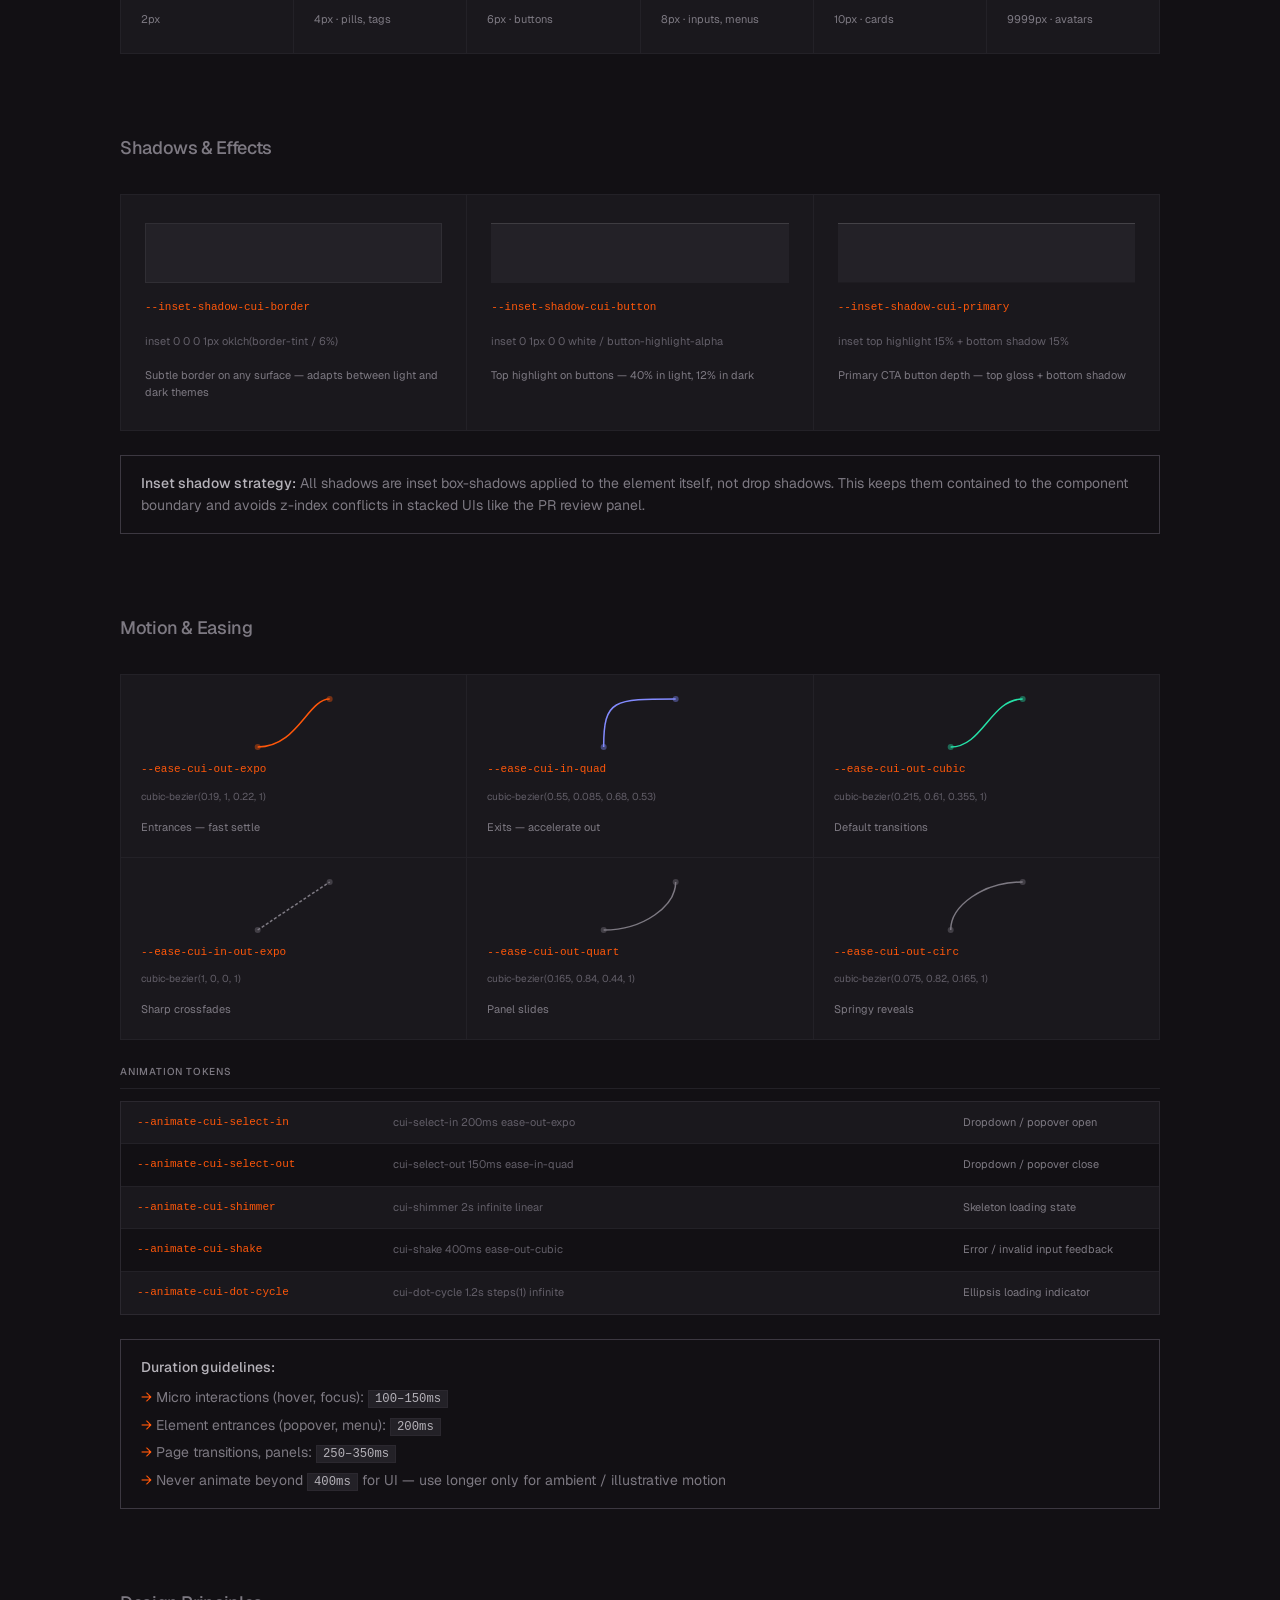
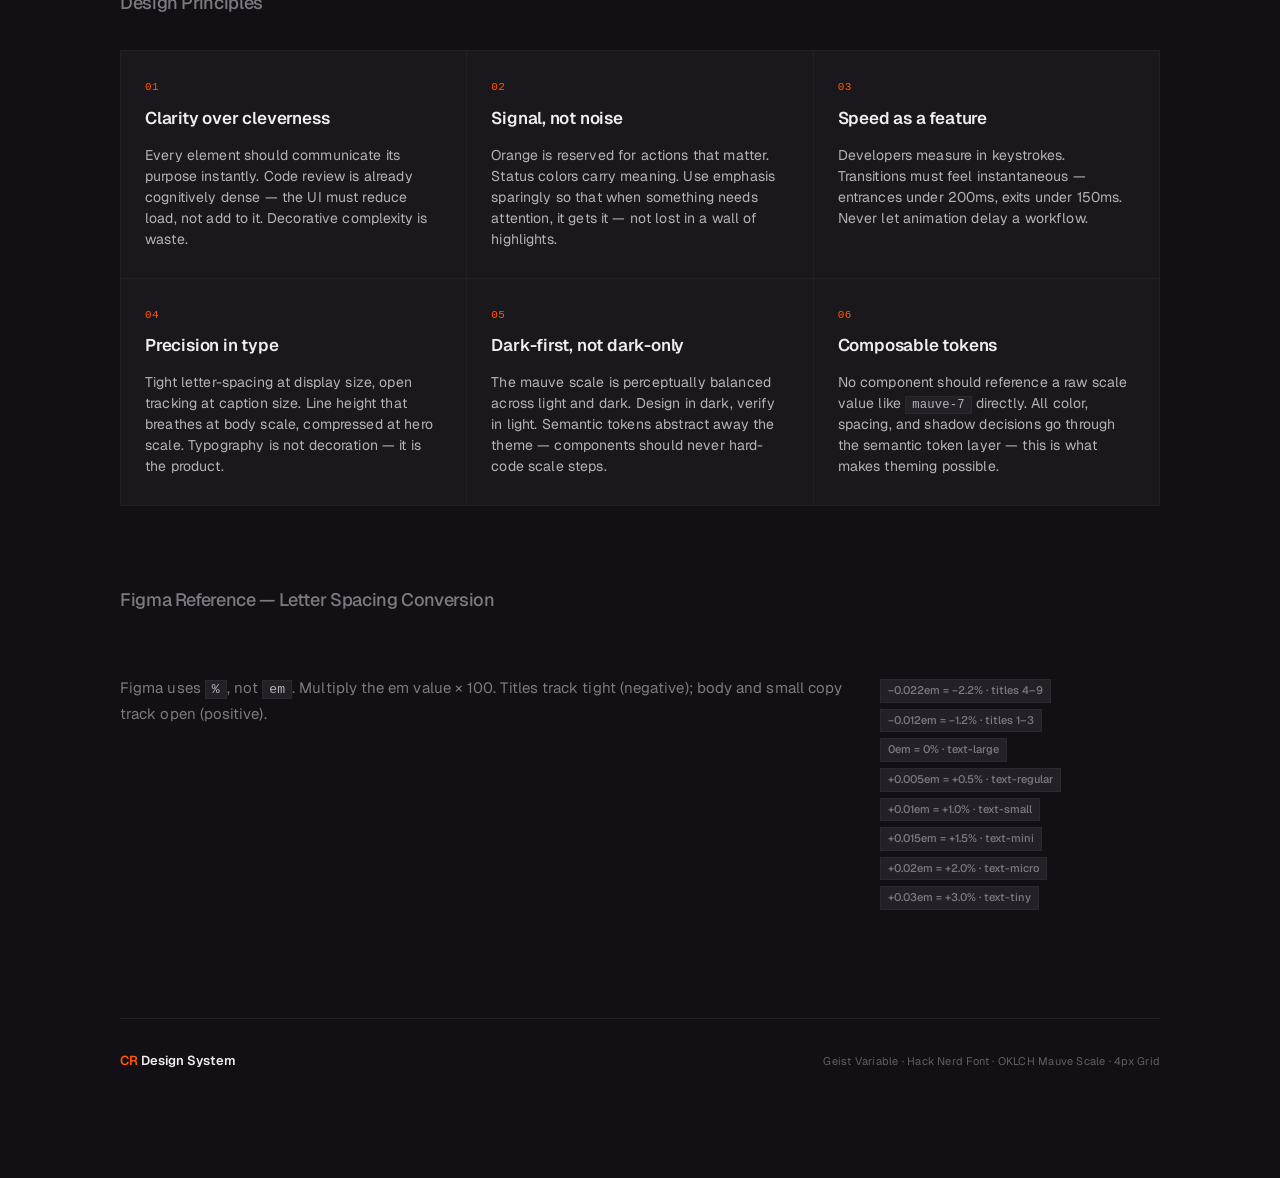
==== commit 2bc6de7e: "Add secondary (purple #838BFF) scale — tab + figma tokens" ====
--- a/coderabbit-web-style-guide.html
+++ b/coderabbit-web-style-guide.html
@@ -1180,6 +1180,7 @@
     <button id="scale-tab-orange" onclick="scaleTab('orange')" style="display:flex;align-items:center;gap:8px;padding:7px 14px;border:none;border-radius: 0;cursor:pointer;background:transparent;color:var(--color-text-tertiary);font-size:12px;font-weight:510;letter-spacing:0.02em;font-family:var(--font-regular);transition:all 0.15s;white-space:nowrap;"><span style="width:10px;height:10px;border-radius: 0;background:#ff570a;flex-shrink:0;display:inline-block;"></span>Orange</button>
     <button id="scale-tab-green" onclick="scaleTab('green')" style="display:flex;align-items:center;gap:8px;padding:7px 14px;border:none;border-radius: 0;cursor:pointer;background:transparent;color:var(--color-text-tertiary);font-size:12px;font-weight:510;letter-spacing:0.02em;font-family:var(--font-regular);transition:all 0.15s;white-space:nowrap;"><span style="width:10px;height:10px;border-radius: 0;background:#30a46c;flex-shrink:0;display:inline-block;"></span>Green</button>
     <button id="scale-tab-amber" onclick="scaleTab('amber')" style="display:flex;align-items:center;gap:8px;padding:7px 14px;border:none;border-radius: 0;cursor:pointer;background:transparent;color:var(--color-text-tertiary);font-size:12px;font-weight:510;letter-spacing:0.02em;font-family:var(--font-regular);transition:all 0.15s;white-space:nowrap;"><span style="width:10px;height:10px;border-radius: 0;background:#ffc53d;flex-shrink:0;display:inline-block;"></span>Amber</button>
+    <button id="scale-tab-secondary" onclick="scaleTab('secondary')" style="display:flex;align-items:center;gap:8px;padding:7px 14px;border:none;border-radius: 0;cursor:pointer;background:transparent;color:var(--color-text-tertiary);font-size:12px;font-weight:510;letter-spacing:0.02em;font-family:var(--font-regular);transition:all 0.15s;white-space:nowrap;"><span style="width:10px;height:10px;border-radius: 0;background:#838bff;flex-shrink:0;display:inline-block;"></span>Purple</button>
     <button id="scale-tab-red" onclick="scaleTab('red')" style="display:flex;align-items:center;gap:8px;padding:7px 14px;border:none;border-radius: 0;cursor:pointer;background:transparent;color:var(--color-text-tertiary);font-size:12px;font-weight:510;letter-spacing:0.02em;font-family:var(--font-regular);transition:all 0.15s;white-space:nowrap;"><span style="width:10px;height:10px;border-radius: 0;background:#e54d2e;flex-shrink:0;display:inline-block;"></span>Red</button>
     </div>
     <div style="display:flex;align-items:center;gap:0;background:var(--color-bg-primary);border:1px solid var(--color-border);border-radius: 0;padding:3px;flex-shrink:0;margin-left:12px;">
@@ -1215,10 +1216,15 @@
       <div id="sp-red-dark" style="border:1px solid var(--color-border);border-radius: 0;overflow:hidden;"><table style="width:100%;border-collapse:collapse;table-layout:fixed;"><colgroup><col style="width:44px"><col style="width:46px"><col style="width:200px"><col style="width:88px"><col style="width:224px"><col></colgroup><thead><tr><th style="background:var(--color-bg-secondary);padding:9px 14px;text-align:left;font-size:10px;font-weight:510;letter-spacing:0.08em;text-transform:uppercase;color:var(--color-text-tertiary);border-bottom:1px solid var(--color-border);">Step</th><th style="background:var(--color-bg-secondary);padding:9px 14px;text-align:left;font-size:10px;font-weight:510;letter-spacing:0.08em;text-transform:uppercase;color:var(--color-text-tertiary);border-bottom:1px solid var(--color-border);">Swatch</th><th style="background:var(--color-bg-secondary);padding:9px 14px;text-align:left;font-size:10px;font-weight:510;letter-spacing:0.08em;text-transform:uppercase;color:var(--color-text-tertiary);border-bottom:1px solid var(--color-border);">Token</th><th style="background:var(--color-bg-secondary);padding:9px 14px;text-align:left;font-size:10px;font-weight:510;letter-spacing:0.08em;text-transform:uppercase;color:var(--color-text-tertiary);border-bottom:1px solid var(--color-border);">Hex</th><th style="background:var(--color-bg-secondary);padding:9px 14px;text-align:left;font-size:10px;font-weight:510;letter-spacing:0.08em;text-transform:uppercase;color:var(--color-text-tertiary);border-bottom:1px solid var(--color-border);">OKLCH</th><th style="background:var(--color-bg-secondary);padding:9px 14px;text-align:left;font-size:10px;font-weight:510;letter-spacing:0.08em;text-transform:uppercase;color:var(--color-text-tertiary);border-bottom:1px solid var(--color-border);">Semantic Role</th></tr></thead><tbody><tr style="transition:background 0.1s;" onmouseover="this.style.background='rgba(255,255,255,0.03)'" onmouseout="this.style.background='transparent'"><td style="padding:8px 14px;border-bottom:1px solid var(--color-border-subtle);font-family:var(--font-monospace);font-size:11px;color:var(--color-text-quaternary);">1</td><td style="padding:8px 14px;border-bottom:1px solid var(--color-border-subtle);"><div style="width:20px;height:20px;border-radius: 0;background:#181111;border:1px solid rgba(255,255,255,0.1);flex-shrink:0;"></div></td><td style="padding:8px 14px;border-bottom:1px solid var(--color-border-subtle);"><span style="font-family:var(--font-monospace);font-size:11px;color:var(--color-text-primary);">--color-cui-red-1</span></td><td style="padding:8px 14px;border-bottom:1px solid var(--color-border-subtle);"><span style="font-family:var(--font-monospace);font-size:11px;color:var(--color-text-secondary);">#181111</span></td><td style="padding:8px 14px;border-bottom:1px solid var(--color-border-subtle);"><span style="font-family:var(--font-monospace);font-size:11px;color:var(--color-text-quaternary);">oklch(0.187 0.0159 18.1)</span></td><td style="padding:8px 14px;border-bottom:1px solid var(--color-border-subtle);font-size:11px;color:var(--color-text-tertiary);">App bg</td></tr><tr style="transition:background 0.1s;" onmouseover="this.style.background='rgba(255,255,255,0.03)'" onmouseout="this.style.background='transparent'"><td style="padding:8px 14px;border-bottom:1px solid var(--color-border-subtle);font-family:var(--font-monospace);font-size:11px;color:var(--color-text-quaternary);">2</td><td style="padding:8px 14px;border-bottom:1px solid var(--color-border-subtle);"><div style="width:20px;height:20px;border-radius: 0;background:#1f1513;border:1px solid rgba(255,255,255,0.1);flex-shrink:0;"></div></td><td style="padding:8px 14px;border-bottom:1px solid var(--color-border-subtle);"><span style="font-family:var(--font-monospace);font-size:11px;color:var(--color-text-primary);">--color-cui-red-2</span></td><td style="padding:8px 14px;border-bottom:1px solid var(--color-border-subtle);"><span style="font-family:var(--font-monospace);font-size:11px;color:var(--color-text-secondary);">#1f1513</span></td><td style="padding:8px 14px;border-bottom:1px solid var(--color-border-subtle);"><span style="font-family:var(--font-monospace);font-size:11px;color:var(--color-text-quaternary);">oklch(0.208 0.0221 22.2)</span></td><td style="padding:8px 14px;border-bottom:1px solid var(--color-border-subtle);font-size:11px;color:var(--color-text-tertiary);">Subtle bg</td></tr><tr style="transition:background 0.1s;" onmouseover="this.style.background='rgba(255,255,255,0.03)'" onmouseout="this.style.background='transparent'"><td style="padding:8px 14px;border-bottom:1px solid var(--color-border-subtle);font-family:var(--font-monospace);font-size:11px;color:var(--color-text-quaternary);">3</td><td style="padding:8px 14px;border-bottom:1px solid var(--color-border-subtle);"><div style="width:20px;height:20px;border-radius: 0;background:#391714;border:1px solid rgba(255,255,255,0.1);flex-shrink:0;"></div></td><td style="padding:8px 14px;border-bottom:1px solid var(--color-border-subtle);"><span style="font-family:var(--font-monospace);font-size:11px;color:var(--color-text-primary);">--color-cui-red-3</span></td><td style="padding:8px 14px;border-bottom:1px solid var(--color-border-subtle);"><span style="font-family:var(--font-monospace);font-size:11px;color:var(--color-text-secondary);">#391714</span></td><td style="padding:8px 14px;border-bottom:1px solid var(--color-border-subtle);"><span style="font-family:var(--font-monospace);font-size:11px;color:var(--color-text-quaternary);">oklch(0.255 0.0572 18.2)</span></td><td style="padding:8px 14px;border-bottom:1px solid var(--color-border-subtle);font-size:11px;color:var(--color-text-tertiary);">cui-danger-subtle bg</td></tr><tr style="transition:background 0.1s;" onmouseover="this.style.background='rgba(255,255,255,0.03)'" onmouseout="this.style.background='transparent'"><td style="padding:8px 14px;border-bottom:1px solid var(--color-border-subtle);font-family:var(--font-monospace);font-size:11px;color:var(--color-text-quaternary);">4</td><td style="padding:8px 14px;border-bottom:1px solid var(--color-border-subtle);"><div style="width:20px;height:20px;border-radius: 0;background:#4e1511;border:1px solid rgba(255,255,255,0.1);flex-shrink:0;"></div></td><td style="padding:8px 14px;border-bottom:1px solid var(--color-border-subtle);"><span style="font-family:var(--font-monospace);font-size:11px;color:var(--color-text-primary);">--color-cui-red-4</span></td><td style="padding:8px 14px;border-bottom:1px solid var(--color-border-subtle);"><span style="font-family:var(--font-monospace);font-size:11px;color:var(--color-text-secondary);">#4e1511</span></td><td style="padding:8px 14px;border-bottom:1px solid var(--color-border-subtle);"><span style="font-family:var(--font-monospace);font-size:11px;color:var(--color-text-quaternary);">oklch(0.290 0.0868 17.9)</span></td><td style="padding:8px 14px;border-bottom:1px solid var(--color-border-subtle);font-size:11px;color:var(--color-text-tertiary);">Hover bg</td></tr><tr style="transition:background 0.1s;" onmouseover="this.style.background='rgba(255,255,255,0.03)'" onmouseout="this.style.background='transparent'"><td style="padding:8px 14px;border-bottom:1px solid var(--color-border-subtle);font-family:var(--font-monospace);font-size:11px;color:var(--color-text-quaternary);">5</td><td style="padding:8px 14px;border-bottom:1px solid var(--color-border-subtle);"><div style="width:20px;height:20px;border-radius: 0;background:#5e1c16;border:1px solid rgba(255,255,255,0.1);flex-shrink:0;"></div></td><td style="padding:8px 14px;border-bottom:1px solid var(--color-border-subtle);"><span style="font-family:var(--font-monospace);font-size:11px;color:var(--color-text-primary);">--color-cui-red-5</span></td><td style="padding:8px 14px;border-bottom:1px solid var(--color-border-subtle);"><span style="font-family:var(--font-monospace);font-size:11px;color:var(--color-text-secondary);">#5e1c16</span></td><td style="padding:8px 14px;border-bottom:1px solid var(--color-border-subtle);"><span style="font-family:var(--font-monospace);font-size:11px;color:var(--color-text-quaternary);">oklch(0.331 0.0981 18.3)</span></td><td style="padding:8px 14px;border-bottom:1px solid var(--color-border-subtle);font-size:11px;color:var(--color-text-tertiary);">Active bg</td></tr><tr style="transition:background 0.1s;" onmouseover="this.style.background='rgba(255,255,255,0.03)'" onmouseout="this.style.background='transparent'"><td style="padding:8px 14px;border-bottom:1px solid var(--color-border-subtle);font-family:var(--font-monospace);font-size:11px;color:var(--color-text-quaternary);">6</td><td style="padding:8px 14px;border-bottom:1px solid var(--color-border-subtle);"><div style="width:20px;height:20px;border-radius: 0;background:#6e2920;border:1px solid rgba(255,255,255,0.1);flex-shrink:0;"></div></td><td style="padding:8px 14px;border-bottom:1px solid var(--color-border-subtle);"><span style="font-family:var(--font-monospace);font-size:11px;color:var(--color-text-primary);">--color-cui-red-6</span></td><td style="padding:8px 14px;border-bottom:1px solid var(--color-border-subtle);"><span style="font-family:var(--font-monospace);font-size:11px;color:var(--color-text-secondary);">#6e2920</span></td><td style="padding:8px 14px;border-bottom:1px solid var(--color-border-subtle);"><span style="font-family:var(--font-monospace);font-size:11px;color:var(--color-text-quaternary);">oklch(0.380 0.1025 19.2)</span></td><td style="padding:8px 14px;border-bottom:1px solid var(--color-border-subtle);font-size:11px;color:var(--color-text-tertiary);">Subtle border</td></tr><tr style="transition:background 0.1s;" onmouseover="this.style.background='rgba(255,255,255,0.03)'" onmouseout="this.style.background='transparent'"><td style="padding:8px 14px;border-bottom:1px solid var(--color-border-subtle);font-family:var(--font-monospace);font-size:11px;color:var(--color-text-quaternary);">7</td><td style="padding:8px 14px;border-bottom:1px solid var(--color-border-subtle);"><div style="width:20px;height:20px;border-radius: 0;background:#853a2d;border:1px solid rgba(255,255,255,0.1);flex-shrink:0;"></div></td><td style="padding:8px 14px;border-bottom:1px solid var(--color-border-subtle);"><span style="font-family:var(--font-monospace);font-size:11px;color:var(--color-text-primary);">--color-cui-red-7</span></td><td style="padding:8px 14px;border-bottom:1px solid var(--color-border-subtle);"><span style="font-family:var(--font-monospace);font-size:11px;color:var(--color-text-secondary);">#853a2d</span></td><td style="padding:8px 14px;border-bottom:1px solid var(--color-border-subtle);"><span style="font-family:var(--font-monospace);font-size:11px;color:var(--color-text-quaternary);">oklch(0.447 0.1104 20.2)</span></td><td style="padding:8px 14px;border-bottom:1px solid var(--color-border-subtle);font-size:11px;color:var(--color-text-tertiary);">Element border</td></tr><tr style="transition:background 0.1s;" onmouseover="this.style.background='rgba(255,255,255,0.03)'" onmouseout="this.style.background='transparent'"><td style="padding:8px 14px;border-bottom:1px solid var(--color-border-subtle);font-family:var(--font-monospace);font-size:11px;color:var(--color-text-quaternary);">8</td><td style="padding:8px 14px;border-bottom:1px solid var(--color-border-subtle);"><div style="width:20px;height:20px;border-radius: 0;background:#ac4d39;border:1px solid rgba(255,255,255,0.1);flex-shrink:0;"></div></td><td style="padding:8px 14px;border-bottom:1px solid var(--color-border-subtle);"><span style="font-family:var(--font-monospace);font-size:11px;color:var(--color-text-primary);">--color-cui-red-8</span></td><td style="padding:8px 14px;border-bottom:1px solid var(--color-border-subtle);"><span style="font-family:var(--font-monospace);font-size:11px;color:var(--color-text-secondary);">#ac4d39</span></td><td style="padding:8px 14px;border-bottom:1px solid var(--color-border-subtle);"><span style="font-family:var(--font-monospace);font-size:11px;color:var(--color-text-quaternary);">oklch(0.538 0.1344 21.0)</span></td><td style="padding:8px 14px;border-bottom:1px solid var(--color-border-subtle);font-size:11px;color:var(--color-text-tertiary);">border-danger · Hovered border</td></tr><tr style="transition:background 0.1s;" onmouseover="this.style.background='rgba(255,255,255,0.03)'" onmouseout="this.style.background='transparent'"><td style="padding:8px 14px;border-bottom:1px solid var(--color-border-subtle);font-family:var(--font-monospace);font-size:11px;color:var(--color-text-quaternary);">9</td><td style="padding:8px 14px;border-bottom:1px solid var(--color-border-subtle);"><div style="width:20px;height:20px;border-radius: 0;background:#e54d2e;border:1px solid rgba(255,255,255,0.1);flex-shrink:0;"></div></td><td style="padding:8px 14px;border-bottom:1px solid var(--color-border-subtle);"><span style="font-family:var(--font-monospace);font-size:11px;color:var(--color-text-primary);">--color-cui-red-9</span></td><td style="padding:8px 14px;border-bottom:1px solid var(--color-border-subtle);"><span style="font-family:var(--font-monospace);font-size:11px;color:var(--color-text-secondary);">#e54d2e</span></td><td style="padding:8px 14px;border-bottom:1px solid var(--color-border-subtle);"><span style="font-family:var(--font-monospace);font-size:11px;color:var(--color-text-quaternary);">oklch(0.627 0.1944 20.3)</span></td><td style="padding:8px 14px;border-bottom:1px solid var(--color-border-subtle);font-size:11px;color:var(--color-text-tertiary);">bg-danger · Solid fill</td></tr><tr style="transition:background 0.1s;" onmouseover="this.style.background='rgba(255,255,255,0.03)'" onmouseout="this.style.background='transparent'"><td style="padding:8px 14px;border-bottom:1px solid var(--color-border-subtle);font-family:var(--font-monospace);font-size:11px;color:var(--color-text-quaternary);">10</td><td style="padding:8px 14px;border-bottom:1px solid var(--color-border-subtle);"><div style="width:20px;height:20px;border-radius: 0;background:#ec6142;border:1px solid rgba(255,255,255,0.1);flex-shrink:0;"></div></td><td style="padding:8px 14px;border-bottom:1px solid var(--color-border-subtle);"><span style="font-family:var(--font-monospace);font-size:11px;color:var(--color-text-primary);">--color-cui-red-10</span></td><td style="padding:8px 14px;border-bottom:1px solid var(--color-border-subtle);"><span style="font-family:var(--font-monospace);font-size:11px;color:var(--color-text-secondary);">#ec6142</span></td><td style="padding:8px 14px;border-bottom:1px solid var(--color-border-subtle);"><span style="font-family:var(--font-monospace);font-size:11px;color:var(--color-text-quaternary);">oklch(0.664 0.1827 21.0)</span></td><td style="padding:8px 14px;border-bottom:1px solid var(--color-border-subtle);font-size:11px;color:var(--color-text-tertiary);">Hovered solid</td></tr><tr style="transition:background 0.1s;" onmouseover="this.style.background='rgba(255,255,255,0.03)'" onmouseout="this.style.background='transparent'"><td style="padding:8px 14px;border-bottom:1px solid var(--color-border-subtle);font-family:var(--font-monospace);font-size:11px;color:var(--color-text-quaternary);">11</td><td style="padding:8px 14px;border-bottom:1px solid var(--color-border-subtle);"><div style="width:20px;height:20px;border-radius: 0;background:#ff977d;border:1px solid rgba(255,255,255,0.1);flex-shrink:0;"></div></td><td style="padding:8px 14px;border-bottom:1px solid var(--color-border-subtle);"><span style="font-family:var(--font-monospace);font-size:11px;color:var(--color-text-primary);">--color-cui-red-11</span></td><td style="padding:8px 14px;border-bottom:1px solid var(--color-border-subtle);"><span style="font-family:var(--font-monospace);font-size:11px;color:var(--color-text-secondary);">#ff977d</span></td><td style="padding:8px 14px;border-bottom:1px solid var(--color-border-subtle);"><span style="font-family:var(--font-monospace);font-size:11px;color:var(--color-text-quaternary);">oklch(0.780 0.1447 22.3)</span></td><td style="padding:8px 14px;border-bottom:1px solid var(--color-border-subtle);font-size:11px;color:var(--color-text-tertiary);">text-danger · Accessible text</td></tr><tr style="transition:background 0.1s;" onmouseover="this.style.background='rgba(255,255,255,0.03)'" onmouseout="this.style.background='transparent'"><td style="padding:8px 14px;font-family:var(--font-monospace);font-size:11px;color:var(--color-text-quaternary);">12</td><td style="padding:8px 14px;"><div style="width:20px;height:20px;border-radius: 0;background:#fbd3cb;border:1px solid rgba(255,255,255,0.1);flex-shrink:0;"></div></td><td style="padding:8px 14px;"><span style="font-family:var(--font-monospace);font-size:11px;color:var(--color-text-primary);">--color-cui-red-12</span></td><td style="padding:8px 14px;"><span style="font-family:var(--font-monospace);font-size:11px;color:var(--color-text-secondary);">#fbd3cb</span></td><td style="padding:8px 14px;"><span style="font-family:var(--font-monospace);font-size:11px;color:var(--color-text-quaternary);">oklch(0.901 0.0706 23.2)</span></td><td style="padding:8px 14px;font-size:11px;color:var(--color-text-tertiary);">High-contrast text</td></tr></tbody></table></div>
       <div id="sp-red-light" style="display:none;border:1px solid #f5a898;border-radius: 0;overflow:hidden;background:#f7f5f8;"><table style="width:100%;border-collapse:collapse;table-layout:fixed;"><colgroup><col style="width:44px"><col style="width:46px"><col style="width:200px"><col style="width:88px"><col style="width:224px"><col></colgroup><thead><tr><th style="background:#f7f5f8;padding:9px 14px;text-align:left;font-size:10px;font-weight:510;letter-spacing:0.08em;text-transform:uppercase;color:#d13415;border-bottom:1px solid #f5a898;">Step</th><th style="background:#f7f5f8;padding:9px 14px;text-align:left;font-size:10px;font-weight:510;letter-spacing:0.08em;text-transform:uppercase;color:#d13415;border-bottom:1px solid #f5a898;">Swatch</th><th style="background:#f7f5f8;padding:9px 14px;text-align:left;font-size:10px;font-weight:510;letter-spacing:0.08em;text-transform:uppercase;color:#d13415;border-bottom:1px solid #f5a898;">Token</th><th style="background:#f7f5f8;padding:9px 14px;text-align:left;font-size:10px;font-weight:510;letter-spacing:0.08em;text-transform:uppercase;color:#d13415;border-bottom:1px solid #f5a898;">Hex</th><th style="background:#f7f5f8;padding:9px 14px;text-align:left;font-size:10px;font-weight:510;letter-spacing:0.08em;text-transform:uppercase;color:#d13415;border-bottom:1px solid #f5a898;">OKLCH</th><th style="background:#f7f5f8;padding:9px 14px;text-align:left;font-size:10px;font-weight:510;letter-spacing:0.08em;text-transform:uppercase;color:#d13415;border-bottom:1px solid #f5a898;">Semantic Role</th></tr></thead><tbody><tr style="transition:background 0.1s;" onmouseover="this.style.background='rgba(0,0,0,0.02)'" onmouseout="this.style.background='transparent'"><td style="padding:8px 14px;border-bottom:1px solid #f5a898;font-family:var(--font-monospace);font-size:11px;color:#d13415;">1</td><td style="padding:8px 14px;border-bottom:1px solid #f5a898;"><div style="width:20px;height:20px;border-radius: 0;background:#fffcfc;border:1px solid #f5a898;flex-shrink:0;"></div></td><td style="padding:8px 14px;border-bottom:1px solid #f5a898;"><span style="font-family:var(--font-monospace);font-size:11px;color:#5c271f;">--color-cui-red-1</span></td><td style="padding:8px 14px;border-bottom:1px solid #f5a898;"><span style="font-family:var(--font-monospace);font-size:11px;color:#5c271f;">#fffcfc</span></td><td style="padding:8px 14px;border-bottom:1px solid #f5a898;"><span style="font-family:var(--font-monospace);font-size:11px;color:#d13415;">oklch(0.997 0.0033 27.4)</span></td><td style="padding:8px 14px;border-bottom:1px solid #f5a898;font-size:11px;color:#d13415;">App bg</td></tr><tr style="transition:background 0.1s;" onmouseover="this.style.background='rgba(0,0,0,0.02)'" onmouseout="this.style.background='transparent'"><td style="padding:8px 14px;border-bottom:1px solid #f5a898;font-family:var(--font-monospace);font-size:11px;color:#d13415;">2</td><td style="padding:8px 14px;border-bottom:1px solid #f5a898;"><div style="width:20px;height:20px;border-radius: 0;background:#fff8f7;border:1px solid #f5a898;flex-shrink:0;"></div></td><td style="padding:8px 14px;border-bottom:1px solid #f5a898;"><span style="font-family:var(--font-monospace);font-size:11px;color:#5c271f;">--color-cui-red-2</span></td><td style="padding:8px 14px;border-bottom:1px solid #f5a898;"><span style="font-family:var(--font-monospace);font-size:11px;color:#5c271f;">#fff8f7</span></td><td style="padding:8px 14px;border-bottom:1px solid #f5a898;"><span style="font-family:var(--font-monospace);font-size:11px;color:#d13415;">oklch(0.987 0.0037 26.7)</span></td><td style="padding:8px 14px;border-bottom:1px solid #f5a898;font-size:11px;color:#d13415;">Subtle bg</td></tr><tr style="transition:background 0.1s;" onmouseover="this.style.background='rgba(0,0,0,0.02)'" onmouseout="this.style.background='transparent'"><td style="padding:8px 14px;border-bottom:1px solid #f5a898;font-family:var(--font-monospace);font-size:11px;color:#d13415;">3</td><td style="padding:8px 14px;border-bottom:1px solid #f5a898;"><div style="width:20px;height:20px;border-radius: 0;background:#feebe7;border:1px solid #f5a898;flex-shrink:0;"></div></td><td style="padding:8px 14px;border-bottom:1px solid #f5a898;"><span style="font-family:var(--font-monospace);font-size:11px;color:#5c271f;">--color-cui-red-3</span></td><td style="padding:8px 14px;border-bottom:1px solid #f5a898;"><span style="font-family:var(--font-monospace);font-size:11px;color:#5c271f;">#feebe7</span></td><td style="padding:8px 14px;border-bottom:1px solid #f5a898;"><span style="font-family:var(--font-monospace);font-size:11px;color:#d13415;">oklch(0.957 0.0492 25.2)</span></td><td style="padding:8px 14px;border-bottom:1px solid #f5a898;font-size:11px;color:#d13415;">cui-danger-subtle bg</td></tr><tr style="transition:background 0.1s;" onmouseover="this.style.background='rgba(0,0,0,0.02)'" onmouseout="this.style.background='transparent'"><td style="padding:8px 14px;border-bottom:1px solid #f5a898;font-family:var(--font-monospace);font-size:11px;color:#d13415;">4</td><td style="padding:8px 14px;border-bottom:1px solid #f5a898;"><div style="width:20px;height:20px;border-radius: 0;background:#ffdcd3;border:1px solid #f5a898;flex-shrink:0;"></div></td><td style="padding:8px 14px;border-bottom:1px solid #f5a898;"><span style="font-family:var(--font-monospace);font-size:11px;color:#5c271f;">--color-cui-red-4</span></td><td style="padding:8px 14px;border-bottom:1px solid #f5a898;"><span style="font-family:var(--font-monospace);font-size:11px;color:#5c271f;">#ffdcd3</span></td><td style="padding:8px 14px;border-bottom:1px solid #f5a898;"><span style="font-family:var(--font-monospace);font-size:11px;color:#d13415;">oklch(0.924 0.0667 24.6)</span></td><td style="padding:8px 14px;border-bottom:1px solid #f5a898;font-size:11px;color:#d13415;">Hover bg</td></tr><tr style="transition:background 0.1s;" onmouseover="this.style.background='rgba(0,0,0,0.02)'" onmouseout="this.style.background='transparent'"><td style="padding:8px 14px;border-bottom:1px solid #f5a898;font-family:var(--font-monospace);font-size:11px;color:#d13415;">5</td><td style="padding:8px 14px;border-bottom:1px solid #f5a898;"><div style="width:20px;height:20px;border-radius: 0;background:#ffcdc2;border:1px solid #f5a898;flex-shrink:0;"></div></td><td style="padding:8px 14px;border-bottom:1px solid #f5a898;"><span style="font-family:var(--font-monospace);font-size:11px;color:#5c271f;">--color-cui-red-5</span></td><td style="padding:8px 14px;border-bottom:1px solid #f5a898;"><span style="font-family:var(--font-monospace);font-size:11px;color:#5c271f;">#ffcdc2</span></td><td style="padding:8px 14px;border-bottom:1px solid #f5a898;"><span style="font-family:var(--font-monospace);font-size:11px;color:#d13415;">oklch(0.891 0.0821 23.1)</span></td><td style="padding:8px 14px;border-bottom:1px solid #f5a898;font-size:11px;color:#d13415;">Active bg</td></tr><tr style="transition:background 0.1s;" onmouseover="this.style.background='rgba(0,0,0,0.02)'" onmouseout="this.style.background='transparent'"><td style="padding:8px 14px;border-bottom:1px solid #f5a898;font-family:var(--font-monospace);font-size:11px;color:#d13415;">6</td><td style="padding:8px 14px;border-bottom:1px solid #f5a898;"><div style="width:20px;height:20px;border-radius: 0;background:#fdbdaf;border:1px solid #f5a898;flex-shrink:0;"></div></td><td style="padding:8px 14px;border-bottom:1px solid #f5a898;"><span style="font-family:var(--font-monospace);font-size:11px;color:#5c271f;">--color-cui-red-6</span></td><td style="padding:8px 14px;border-bottom:1px solid #f5a898;"><span style="font-family:var(--font-monospace);font-size:11px;color:#5c271f;">#fdbdaf</span></td><td style="padding:8px 14px;border-bottom:1px solid #f5a898;"><span style="font-family:var(--font-monospace);font-size:11px;color:#d13415;">oklch(0.855 0.0976 22.5)</span></td><td style="padding:8px 14px;border-bottom:1px solid #f5a898;font-size:11px;color:#d13415;">Subtle border</td></tr><tr style="transition:background 0.1s;" onmouseover="this.style.background='rgba(0,0,0,0.02)'" onmouseout="this.style.background='transparent'"><td style="padding:8px 14px;border-bottom:1px solid #f5a898;font-family:var(--font-monospace);font-size:11px;color:#d13415;">7</td><td style="padding:8px 14px;border-bottom:1px solid #f5a898;"><div style="width:20px;height:20px;border-radius: 0;background:#f5a898;border:1px solid #f5a898;flex-shrink:0;"></div></td><td style="padding:8px 14px;border-bottom:1px solid #f5a898;"><span style="font-family:var(--font-monospace);font-size:11px;color:#5c271f;">--color-cui-red-7</span></td><td style="padding:8px 14px;border-bottom:1px solid #f5a898;"><span style="font-family:var(--font-monospace);font-size:11px;color:#5c271f;">#f5a898</span></td><td style="padding:8px 14px;border-bottom:1px solid #f5a898;"><span style="font-family:var(--font-monospace);font-size:11px;color:#d13415;">oklch(0.803 0.1119 21.8)</span></td><td style="padding:8px 14px;border-bottom:1px solid #f5a898;font-size:11px;color:#d13415;">Element border</td></tr><tr style="transition:background 0.1s;" onmouseover="this.style.background='rgba(0,0,0,0.02)'" onmouseout="this.style.background='transparent'"><td style="padding:8px 14px;border-bottom:1px solid #f5a898;font-family:var(--font-monospace);font-size:11px;color:#d13415;">8</td><td style="padding:8px 14px;border-bottom:1px solid #f5a898;"><div style="width:20px;height:20px;border-radius: 0;background:#ec8e7b;border:1px solid #f5a898;flex-shrink:0;"></div></td><td style="padding:8px 14px;border-bottom:1px solid #f5a898;"><span style="font-family:var(--font-monospace);font-size:11px;color:#5c271f;">--color-cui-red-8</span></td><td style="padding:8px 14px;border-bottom:1px solid #f5a898;"><span style="font-family:var(--font-monospace);font-size:11px;color:#5c271f;">#ec8e7b</span></td><td style="padding:8px 14px;border-bottom:1px solid #f5a898;"><span style="font-family:var(--font-monospace);font-size:11px;color:#d13415;">oklch(0.742 0.1315 21.3)</span></td><td style="padding:8px 14px;border-bottom:1px solid #f5a898;font-size:11px;color:#d13415;">border-danger · Hovered border</td></tr><tr style="transition:background 0.1s;" onmouseover="this.style.background='rgba(0,0,0,0.02)'" onmouseout="this.style.background='transparent'"><td style="padding:8px 14px;border-bottom:1px solid #f5a898;font-family:var(--font-monospace);font-size:11px;color:#d13415;">9</td><td style="padding:8px 14px;border-bottom:1px solid #f5a898;"><div style="width:20px;height:20px;border-radius: 0;background:#e54d2e;border:1px solid #f5a898;flex-shrink:0;"></div></td><td style="padding:8px 14px;border-bottom:1px solid #f5a898;"><span style="font-family:var(--font-monospace);font-size:11px;color:#5c271f;">--color-cui-red-9</span></td><td style="padding:8px 14px;border-bottom:1px solid #f5a898;"><span style="font-family:var(--font-monospace);font-size:11px;color:#5c271f;">#e54d2e</span></td><td style="padding:8px 14px;border-bottom:1px solid #f5a898;"><span style="font-family:var(--font-monospace);font-size:11px;color:#d13415;">oklch(0.627 0.1944 20.3)</span></td><td style="padding:8px 14px;border-bottom:1px solid #f5a898;font-size:11px;color:#d13415;">bg-danger · Solid fill</td></tr><tr style="transition:background 0.1s;" onmouseover="this.style.background='rgba(0,0,0,0.02)'" onmouseout="this.style.background='transparent'"><td style="padding:8px 14px;border-bottom:1px solid #f5a898;font-family:var(--font-monospace);font-size:11px;color:#d13415;">10</td><td style="padding:8px 14px;border-bottom:1px solid #f5a898;"><div style="width:20px;height:20px;border-radius: 0;background:#dd4425;border:1px solid #f5a898;flex-shrink:0;"></div></td><td style="padding:8px 14px;border-bottom:1px solid #f5a898;"><span style="font-family:var(--font-monospace);font-size:11px;color:#5c271f;">--color-cui-red-10</span></td><td style="padding:8px 14px;border-bottom:1px solid #f5a898;"><span style="font-family:var(--font-monospace);font-size:11px;color:#5c271f;">#dd4425</span></td><td style="padding:8px 14px;border-bottom:1px solid #f5a898;"><span style="font-family:var(--font-monospace);font-size:11px;color:#d13415;">oklch(0.603 0.1944 20.1)</span></td><td style="padding:8px 14px;border-bottom:1px solid #f5a898;font-size:11px;color:#d13415;">Hovered solid</td></tr><tr style="transition:background 0.1s;" onmouseover="this.style.background='rgba(0,0,0,0.02)'" onmouseout="this.style.background='transparent'"><td style="padding:8px 14px;border-bottom:1px solid #f5a898;font-family:var(--font-monospace);font-size:11px;color:#d13415;">11</td><td style="padding:8px 14px;border-bottom:1px solid #f5a898;"><div style="width:20px;height:20px;border-radius: 0;background:#d13415;border:1px solid #f5a898;flex-shrink:0;"></div></td><td style="padding:8px 14px;border-bottom:1px solid #f5a898;"><span style="font-family:var(--font-monospace);font-size:11px;color:#5c271f;">--color-cui-red-11</span></td><td style="padding:8px 14px;border-bottom:1px solid #f5a898;"><span style="font-family:var(--font-monospace);font-size:11px;color:#5c271f;">#d13415</span></td><td style="padding:8px 14px;border-bottom:1px solid #f5a898;"><span style="font-family:var(--font-monospace);font-size:11px;color:#d13415;">oklch(0.566 0.1956 19.7)</span></td><td style="padding:8px 14px;border-bottom:1px solid #f5a898;font-size:11px;color:#d13415;">text-danger · Accessible text</td></tr><tr style="transition:background 0.1s;" onmouseover="this.style.background='rgba(0,0,0,0.02)'" onmouseout="this.style.background='transparent'"><td style="padding:8px 14px;font-family:var(--font-monospace);font-size:11px;color:#d13415;">12</td><td style="padding:8px 14px;"><div style="width:20px;height:20px;border-radius: 0;background:#5c271f;border:1px solid #f5a898;flex-shrink:0;"></div></td><td style="padding:8px 14px;"><span style="font-family:var(--font-monospace);font-size:11px;color:#5c271f;">--color-cui-red-12</span></td><td style="padding:8px 14px;"><span style="font-family:var(--font-monospace);font-size:11px;color:#5c271f;">#5c271f</span></td><td style="padding:8px 14px;"><span style="font-family:var(--font-monospace);font-size:11px;color:#d13415;">oklch(0.346 0.0831 19.7)</span></td><td style="padding:8px 14px;font-size:11px;color:#d13415;">High-contrast text</td></tr></tbody></table></div>
     </div>
+    <div id="scale-panel-secondary" style="display:none;">
+      <div style="font-size:11px;color:var(--color-text-tertiary);margin-bottom:14px;">Periwinkle · OKLCH Hue 278 &middot; 12 Steps</div>
+      <div id="sp-secondary-dark" style="border:1px solid var(--color-border);border-radius: 0;overflow:hidden;"><table style="width:100%;border-collapse:collapse;table-layout:fixed;"><colgroup><col style="width:44px"><col style="width:46px"><col style="width:200px"><col style="width:88px"><col style="width:224px"><col></colgroup><thead><tr><th style="background:var(--color-bg-secondary);padding:9px 14px;text-align:left;font-size:10px;font-weight:510;letter-spacing:0.08em;text-transform:uppercase;color:var(--color-text-tertiary);border-bottom:1px solid var(--color-border);">Step</th><th style="background:var(--color-bg-secondary);padding:9px 14px;text-align:left;font-size:10px;font-weight:510;letter-spacing:0.08em;text-transform:uppercase;color:var(--color-text-tertiary);border-bottom:1px solid var(--color-border);">Swatch</th><th style="background:var(--color-bg-secondary);padding:9px 14px;text-align:left;font-size:10px;font-weight:510;letter-spacing:0.08em;text-transform:uppercase;color:var(--color-text-tertiary);border-bottom:1px solid var(--color-border);">Token</th><th style="background:var(--color-bg-secondary);padding:9px 14px;text-align:left;font-size:10px;font-weight:510;letter-spacing:0.08em;text-transform:uppercase;color:var(--color-text-tertiary);border-bottom:1px solid var(--color-border);">Hex</th><th style="background:var(--color-bg-secondary);padding:9px 14px;text-align:left;font-size:10px;font-weight:510;letter-spacing:0.08em;text-transform:uppercase;color:var(--color-text-tertiary);border-bottom:1px solid var(--color-border);">OKLCH</th><th style="background:var(--color-bg-secondary);padding:9px 14px;text-align:left;font-size:10px;font-weight:510;letter-spacing:0.08em;text-transform:uppercase;color:var(--color-text-tertiary);border-bottom:1px solid var(--color-border);">Semantic Role</th></tr></thead><tbody><tr style="transition:background 0.1s;" onmouseover="this.style.background='rgba(255,255,255,0.03)'" onmouseout="this.style.background='transparent'"><td style="padding:8px 14px;border-bottom:1px solid var(--color-border-subtle);font-family:var(--font-monospace);font-size:11px;color:var(--color-text-quaternary);">1</td><td style="padding:8px 14px;border-bottom:1px solid var(--color-border-subtle);"><div style="width:20px;height:20px;border-radius: 0;background:#0e0f16;border:1px solid rgba(255,255,255,0.1);flex-shrink:0;"></div></td><td style="padding:8px 14px;border-bottom:1px solid var(--color-border-subtle);"><span style="font-family:var(--font-monospace);font-size:11px;color:var(--color-text-primary);">--color-cui-secondary-1</span></td><td style="padding:8px 14px;border-bottom:1px solid var(--color-border-subtle);"><span style="font-family:var(--font-monospace);font-size:11px;color:var(--color-text-secondary);">#0e0f16</span></td><td style="padding:8px 14px;border-bottom:1px solid var(--color-border-subtle);"><span style="font-family:var(--font-monospace);font-size:11px;color:var(--color-text-quaternary);">oklch(0.17 0.015 278.0)</span></td><td style="padding:8px 14px;border-bottom:1px solid var(--color-border-subtle);font-size:11px;color:var(--color-text-tertiary);">App bg</td></tr><tr style="transition:background 0.1s;" onmouseover="this.style.background='rgba(255,255,255,0.03)'" onmouseout="this.style.background='transparent'"><td style="padding:8px 14px;border-bottom:1px solid var(--color-border-subtle);font-family:var(--font-monospace);font-size:11px;color:var(--color-text-quaternary);">2</td><td style="padding:8px 14px;border-bottom:1px solid var(--color-border-subtle);"><div style="width:20px;height:20px;border-radius: 0;background:#131521;border:1px solid rgba(255,255,255,0.1);flex-shrink:0;"></div></td><td style="padding:8px 14px;border-bottom:1px solid var(--color-border-subtle);"><span style="font-family:var(--font-monospace);font-size:11px;color:var(--color-text-primary);">--color-cui-secondary-2</span></td><td style="padding:8px 14px;border-bottom:1px solid var(--color-border-subtle);"><span style="font-family:var(--font-monospace);font-size:11px;color:var(--color-text-secondary);">#131521</span></td><td style="padding:8px 14px;border-bottom:1px solid var(--color-border-subtle);"><span style="font-family:var(--font-monospace);font-size:11px;color:var(--color-text-quaternary);">oklch(0.2 0.025 278.0)</span></td><td style="padding:8px 14px;border-bottom:1px solid var(--color-border-subtle);font-size:11px;color:var(--color-text-tertiary);">Subtle bg</td></tr><tr style="transition:background 0.1s;" onmouseover="this.style.background='rgba(255,255,255,0.03)'" onmouseout="this.style.background='transparent'"><td style="padding:8px 14px;border-bottom:1px solid var(--color-border-subtle);font-family:var(--font-monospace);font-size:11px;color:var(--color-text-quaternary);">3</td><td style="padding:8px 14px;border-bottom:1px solid var(--color-border-subtle);"><div style="width:20px;height:20px;border-radius: 0;background:#1a1c37;border:1px solid rgba(255,255,255,0.1);flex-shrink:0;"></div></td><td style="padding:8px 14px;border-bottom:1px solid var(--color-border-subtle);"><span style="font-family:var(--font-monospace);font-size:11px;color:var(--color-text-primary);">--color-cui-secondary-3</span></td><td style="padding:8px 14px;border-bottom:1px solid var(--color-border-subtle);"><span style="font-family:var(--font-monospace);font-size:11px;color:var(--color-text-secondary);">#1a1c37</span></td><td style="padding:8px 14px;border-bottom:1px solid var(--color-border-subtle);"><span style="font-family:var(--font-monospace);font-size:11px;color:var(--color-text-quaternary);">oklch(0.24 0.05 278.0)</span></td><td style="padding:8px 14px;border-bottom:1px solid var(--color-border-subtle);font-size:11px;color:var(--color-text-tertiary);">Component bg</td></tr><tr style="transition:background 0.1s;" onmouseover="this.style.background='rgba(255,255,255,0.03)'" onmouseout="this.style.background='transparent'"><td style="padding:8px 14px;border-bottom:1px solid var(--color-border-subtle);font-family:var(--font-monospace);font-size:11px;color:var(--color-text-quaternary);">4</td><td style="padding:8px 14px;border-bottom:1px solid var(--color-border-subtle);"><div style="width:20px;height:20px;border-radius: 0;background:#21234d;border:1px solid rgba(255,255,255,0.1);flex-shrink:0;"></div></td><td style="padding:8px 14px;border-bottom:1px solid var(--color-border-subtle);"><span style="font-family:var(--font-monospace);font-size:11px;color:var(--color-text-primary);">--color-cui-secondary-4</span></td><td style="padding:8px 14px;border-bottom:1px solid var(--color-border-subtle);"><span style="font-family:var(--font-monospace);font-size:11px;color:var(--color-text-secondary);">#21234d</span></td><td style="padding:8px 14px;border-bottom:1px solid var(--color-border-subtle);"><span style="font-family:var(--font-monospace);font-size:11px;color:var(--color-text-quaternary);">oklch(0.28 0.075 278.0)</span></td><td style="padding:8px 14px;border-bottom:1px solid var(--color-border-subtle);font-size:11px;color:var(--color-text-tertiary);">Hover bg</td></tr><tr style="transition:background 0.1s;" onmouseover="this.style.background='rgba(255,255,255,0.03)'" onmouseout="this.style.background='transparent'"><td style="padding:8px 14px;border-bottom:1px solid var(--color-border-subtle);font-family:var(--font-monospace);font-size:11px;color:var(--color-text-quaternary);">5</td><td style="padding:8px 14px;border-bottom:1px solid var(--color-border-subtle);"><div style="width:20px;height:20px;border-radius: 0;background:#292c5f;border:1px solid rgba(255,255,255,0.1);flex-shrink:0;"></div></td><td style="padding:8px 14px;border-bottom:1px solid var(--color-border-subtle);"><span style="font-family:var(--font-monospace);font-size:11px;color:var(--color-text-primary);">--color-cui-secondary-5</span></td><td style="padding:8px 14px;border-bottom:1px solid var(--color-border-subtle);"><span style="font-family:var(--font-monospace);font-size:11px;color:var(--color-text-secondary);">#292c5f</span></td><td style="padding:8px 14px;border-bottom:1px solid var(--color-border-subtle);"><span style="font-family:var(--font-monospace);font-size:11px;color:var(--color-text-quaternary);">oklch(0.32 0.09 278.0)</span></td><td style="padding:8px 14px;border-bottom:1px solid var(--color-border-subtle);font-size:11px;color:var(--color-text-tertiary);">Active bg</td></tr><tr style="transition:background 0.1s;" onmouseover="this.style.background='rgba(255,255,255,0.03)'" onmouseout="this.style.background='transparent'"><td style="padding:8px 14px;border-bottom:1px solid var(--color-border-subtle);font-family:var(--font-monospace);font-size:11px;color:var(--color-text-quaternary);">6</td><td style="padding:8px 14px;border-bottom:1px solid var(--color-border-subtle);"><div style="width:20px;height:20px;border-radius: 0;background:#35396e;border:1px solid rgba(255,255,255,0.1);flex-shrink:0;"></div></td><td style="padding:8px 14px;border-bottom:1px solid var(--color-border-subtle);"><span style="font-family:var(--font-monospace);font-size:11px;color:var(--color-text-primary);">--color-cui-secondary-6</span></td><td style="padding:8px 14px;border-bottom:1px solid var(--color-border-subtle);"><span style="font-family:var(--font-monospace);font-size:11px;color:var(--color-text-secondary);">#35396e</span></td><td style="padding:8px 14px;border-bottom:1px solid var(--color-border-subtle);"><span style="font-family:var(--font-monospace);font-size:11px;color:var(--color-text-quaternary);">oklch(0.37 0.09 278.0)</span></td><td style="padding:8px 14px;border-bottom:1px solid var(--color-border-subtle);font-size:11px;color:var(--color-text-tertiary);">Subtle border</td></tr><tr style="transition:background 0.1s;" onmouseover="this.style.background='rgba(255,255,255,0.03)'" onmouseout="this.style.background='transparent'"><td style="padding:8px 14px;border-bottom:1px solid var(--color-border-subtle);font-family:var(--font-monospace);font-size:11px;color:var(--color-text-quaternary);">7</td><td style="padding:8px 14px;border-bottom:1px solid var(--color-border-subtle);"><div style="width:20px;height:20px;border-radius: 0;background:#464b89;border:1px solid rgba(255,255,255,0.1);flex-shrink:0;"></div></td><td style="padding:8px 14px;border-bottom:1px solid var(--color-border-subtle);"><span style="font-family:var(--font-monospace);font-size:11px;color:var(--color-text-primary);">--color-cui-secondary-7</span></td><td style="padding:8px 14px;border-bottom:1px solid var(--color-border-subtle);"><span style="font-family:var(--font-monospace);font-size:11px;color:var(--color-text-secondary);">#464b89</span></td><td style="padding:8px 14px;border-bottom:1px solid var(--color-border-subtle);"><span style="font-family:var(--font-monospace);font-size:11px;color:var(--color-text-quaternary);">oklch(0.44 0.1 278.0)</span></td><td style="padding:8px 14px;border-bottom:1px solid var(--color-border-subtle);font-size:11px;color:var(--color-text-tertiary);">Element border</td></tr><tr style="transition:background 0.1s;" onmouseover="this.style.background='rgba(255,255,255,0.03)'" onmouseout="this.style.background='transparent'"><td style="padding:8px 14px;border-bottom:1px solid var(--color-border-subtle);font-family:var(--font-monospace);font-size:11px;color:var(--color-text-quaternary);">8</td><td style="padding:8px 14px;border-bottom:1px solid var(--color-border-subtle);"><div style="width:20px;height:20px;border-radius: 0;background:#5e64aa;border:1px solid rgba(255,255,255,0.1);flex-shrink:0;"></div></td><td style="padding:8px 14px;border-bottom:1px solid var(--color-border-subtle);"><span style="font-family:var(--font-monospace);font-size:11px;color:var(--color-text-primary);">--color-cui-secondary-8</span></td><td style="padding:8px 14px;border-bottom:1px solid var(--color-border-subtle);"><span style="font-family:var(--font-monospace);font-size:11px;color:var(--color-text-secondary);">#5e64aa</span></td><td style="padding:8px 14px;border-bottom:1px solid var(--color-border-subtle);"><span style="font-family:var(--font-monospace);font-size:11px;color:var(--color-text-quaternary);">oklch(0.53 0.11 278.0)</span></td><td style="padding:8px 14px;border-bottom:1px solid var(--color-border-subtle);font-size:11px;color:var(--color-text-tertiary);">border-secondary · Hovered border</td></tr><tr style="transition:background 0.1s;" onmouseover="this.style.background='rgba(255,255,255,0.03)'" onmouseout="this.style.background='transparent'"><td style="padding:8px 14px;border-bottom:1px solid var(--color-border-subtle);font-family:var(--font-monospace);font-size:11px;color:var(--color-text-quaternary);">9</td><td style="padding:8px 14px;border-bottom:1px solid var(--color-border-subtle);"><div style="width:20px;height:20px;border-radius: 0;background:#838bff;border:1px solid rgba(255,255,255,0.1);flex-shrink:0;"></div></td><td style="padding:8px 14px;border-bottom:1px solid var(--color-border-subtle);"><span style="font-family:var(--font-monospace);font-size:11px;color:var(--color-text-primary);">--color-cui-secondary-9</span></td><td style="padding:8px 14px;border-bottom:1px solid var(--color-border-subtle);"><span style="font-family:var(--font-monospace);font-size:11px;color:var(--color-text-secondary);">#838bff</span></td><td style="padding:8px 14px;border-bottom:1px solid var(--color-border-subtle);"><span style="font-family:var(--font-monospace);font-size:11px;color:var(--color-text-quaternary);">oklch(0.6837 0.1687 278.0)</span></td><td style="padding:8px 14px;border-bottom:1px solid var(--color-border-subtle);font-size:11px;color:var(--color-text-tertiary);">bg-secondary · Solid fill</td></tr><tr style="transition:background 0.1s;" onmouseover="this.style.background='rgba(255,255,255,0.03)'" onmouseout="this.style.background='transparent'"><td style="padding:8px 14px;border-bottom:1px solid var(--color-border-subtle);font-family:var(--font-monospace);font-size:11px;color:var(--color-text-quaternary);">10</td><td style="padding:8px 14px;border-bottom:1px solid var(--color-border-subtle);"><div style="width:20px;height:20px;border-radius: 0;background:#96a0f2;border:1px solid rgba(255,255,255,0.1);flex-shrink:0;"></div></td><td style="padding:8px 14px;border-bottom:1px solid var(--color-border-subtle);"><span style="font-family:var(--font-monospace);font-size:11px;color:var(--color-text-primary);">--color-cui-secondary-10</span></td><td style="padding:8px 14px;border-bottom:1px solid var(--color-border-subtle);"><span style="font-family:var(--font-monospace);font-size:11px;color:var(--color-text-secondary);">#96a0f2</span></td><td style="padding:8px 14px;border-bottom:1px solid var(--color-border-subtle);"><span style="font-family:var(--font-monospace);font-size:11px;color:var(--color-text-quaternary);">oklch(0.73 0.12 278.0)</span></td><td style="padding:8px 14px;border-bottom:1px solid var(--color-border-subtle);font-size:11px;color:var(--color-text-tertiary);">Hovered solid</td></tr><tr style="transition:background 0.1s;" onmouseover="this.style.background='rgba(255,255,255,0.03)'" onmouseout="this.style.background='transparent'"><td style="padding:8px 14px;border-bottom:1px solid var(--color-border-subtle);font-family:var(--font-monospace);font-size:11px;color:var(--color-text-quaternary);">11</td><td style="padding:8px 14px;border-bottom:1px solid var(--color-border-subtle);"><div style="width:20px;height:20px;border-radius: 0;background:#aeb8fe;border:1px solid rgba(255,255,255,0.1);flex-shrink:0;"></div></td><td style="padding:8px 14px;border-bottom:1px solid var(--color-border-subtle);"><span style="font-family:var(--font-monospace);font-size:11px;color:var(--color-text-primary);">--color-cui-secondary-11</span></td><td style="padding:8px 14px;border-bottom:1px solid var(--color-border-subtle);"><span style="font-family:var(--font-monospace);font-size:11px;color:var(--color-text-secondary);">#aeb8fe</span></td><td style="padding:8px 14px;border-bottom:1px solid var(--color-border-subtle);"><span style="font-family:var(--font-monospace);font-size:11px;color:var(--color-text-quaternary);">oklch(0.8 0.1 278.0)</span></td><td style="padding:8px 14px;border-bottom:1px solid var(--color-border-subtle);font-size:11px;color:var(--color-text-tertiary);">text-secondary · Accessible text</td></tr><tr style="transition:background 0.1s;" onmouseover="this.style.background='rgba(255,255,255,0.03)'" onmouseout="this.style.background='transparent'"><td style="padding:8px 14px;font-family:var(--font-monospace);font-size:11px;color:var(--color-text-quaternary);">12</td><td style="padding:8px 14px;"><div style="width:20px;height:20px;border-radius: 0;background:#e1e6ff;border:1px solid rgba(255,255,255,0.1);flex-shrink:0;"></div></td><td style="padding:8px 14px;"><span style="font-family:var(--font-monospace);font-size:11px;color:var(--color-text-primary);">--color-cui-secondary-12</span></td><td style="padding:8px 14px;"><span style="font-family:var(--font-monospace);font-size:11px;color:var(--color-text-secondary);">#e1e6ff</span></td><td style="padding:8px 14px;"><span style="font-family:var(--font-monospace);font-size:11px;color:var(--color-text-quaternary);">oklch(0.93 0.04 278.0)</span></td><td style="padding:8px 14px;font-size:11px;color:var(--color-text-tertiary);">High-contrast text</td></tr></tbody></table></div>
+      <div id="sp-secondary-light" style="display:none;border:1px solid #b1baff;border-radius: 0;overflow:hidden;background:#f5f7ff;"><table style="width:100%;border-collapse:collapse;table-layout:fixed;"><colgroup><col style="width:44px"><col style="width:46px"><col style="width:200px"><col style="width:88px"><col style="width:224px"><col></colgroup><thead><tr><th style="background:#f5f7ff;padding:9px 14px;text-align:left;font-size:10px;font-weight:510;letter-spacing:0.08em;text-transform:uppercase;color:#5459ab;border-bottom:1px solid #b1baff;">Step</th><th style="background:#f5f7ff;padding:9px 14px;text-align:left;font-size:10px;font-weight:510;letter-spacing:0.08em;text-transform:uppercase;color:#5459ab;border-bottom:1px solid #b1baff;">Swatch</th><th style="background:#f5f7ff;padding:9px 14px;text-align:left;font-size:10px;font-weight:510;letter-spacing:0.08em;text-transform:uppercase;color:#5459ab;border-bottom:1px solid #b1baff;">Token</th><th style="background:#f5f7ff;padding:9px 14px;text-align:left;font-size:10px;font-weight:510;letter-spacing:0.08em;text-transform:uppercase;color:#5459ab;border-bottom:1px solid #b1baff;">Hex</th><th style="background:#f5f7ff;padding:9px 14px;text-align:left;font-size:10px;font-weight:510;letter-spacing:0.08em;text-transform:uppercase;color:#5459ab;border-bottom:1px solid #b1baff;">OKLCH</th><th style="background:#f5f7ff;padding:9px 14px;text-align:left;font-size:10px;font-weight:510;letter-spacing:0.08em;text-transform:uppercase;color:#5459ab;border-bottom:1px solid #b1baff;">Semantic Role</th></tr></thead><tbody><tr style="transition:background 0.1s;" onmouseover="this.style.background='rgba(0,0,0,0.02)'" onmouseout="this.style.background='transparent'"><td style="padding:8px 14px;border-bottom:1px solid #b1baff;font-family:var(--font-monospace);font-size:11px;color:#5459ab;">1</td><td style="padding:8px 14px;border-bottom:1px solid #b1baff;"><div style="width:20px;height:20px;border-radius: 0;background:#fcfcff;border:1px solid #b1baff;flex-shrink:0;"></div></td><td style="padding:8px 14px;border-bottom:1px solid #b1baff;"><span style="font-family:var(--font-monospace);font-size:11px;color:#1c1e4a;">--color-cui-secondary-1</span></td><td style="padding:8px 14px;border-bottom:1px solid #b1baff;"><span style="font-family:var(--font-monospace);font-size:11px;color:#1c1e4a;">#fcfcff</span></td><td style="padding:8px 14px;border-bottom:1px solid #b1baff;"><span style="font-family:var(--font-monospace);font-size:11px;color:#5459ab;">oklch(0.993 0.005 278.0)</span></td><td style="padding:8px 14px;border-bottom:1px solid #b1baff;font-size:11px;color:#5459ab;">App bg</td></tr><tr style="transition:background 0.1s;" onmouseover="this.style.background='rgba(0,0,0,0.02)'" onmouseout="this.style.background='transparent'"><td style="padding:8px 14px;border-bottom:1px solid #b1baff;font-family:var(--font-monospace);font-size:11px;color:#5459ab;">2</td><td style="padding:8px 14px;border-bottom:1px solid #b1baff;"><div style="width:20px;height:20px;border-radius: 0;background:#f5f7ff;border:1px solid #b1baff;flex-shrink:0;"></div></td><td style="padding:8px 14px;border-bottom:1px solid #b1baff;"><span style="font-family:var(--font-monospace);font-size:11px;color:#1c1e4a;">--color-cui-secondary-2</span></td><td style="padding:8px 14px;border-bottom:1px solid #b1baff;"><span style="font-family:var(--font-monospace);font-size:11px;color:#1c1e4a;">#f5f7ff</span></td><td style="padding:8px 14px;border-bottom:1px solid #b1baff;"><span style="font-family:var(--font-monospace);font-size:11px;color:#5459ab;">oklch(0.978 0.015 278.0)</span></td><td style="padding:8px 14px;border-bottom:1px solid #b1baff;font-size:11px;color:#5459ab;">Subtle bg</td></tr><tr style="transition:background 0.1s;" onmouseover="this.style.background='rgba(0,0,0,0.02)'" onmouseout="this.style.background='transparent'"><td style="padding:8px 14px;border-bottom:1px solid #b1baff;font-family:var(--font-monospace);font-size:11px;color:#5459ab;">3</td><td style="padding:8px 14px;border-bottom:1px solid #b1baff;"><div style="width:20px;height:20px;border-radius: 0;background:#eaeeff;border:1px solid #b1baff;flex-shrink:0;"></div></td><td style="padding:8px 14px;border-bottom:1px solid #b1baff;"><span style="font-family:var(--font-monospace);font-size:11px;color:#1c1e4a;">--color-cui-secondary-3</span></td><td style="padding:8px 14px;border-bottom:1px solid #b1baff;"><span style="font-family:var(--font-monospace);font-size:11px;color:#1c1e4a;">#eaeeff</span></td><td style="padding:8px 14px;border-bottom:1px solid #b1baff;"><span style="font-family:var(--font-monospace);font-size:11px;color:#5459ab;">oklch(0.955 0.035 278.0)</span></td><td style="padding:8px 14px;border-bottom:1px solid #b1baff;font-size:11px;color:#5459ab;">Component bg</td></tr><tr style="transition:background 0.1s;" onmouseover="this.style.background='rgba(0,0,0,0.02)'" onmouseout="this.style.background='transparent'"><td style="padding:8px 14px;border-bottom:1px solid #b1baff;font-family:var(--font-monospace);font-size:11px;color:#5459ab;">4</td><td style="padding:8px 14px;border-bottom:1px solid #b1baff;"><div style="width:20px;height:20px;border-radius: 0;background:#dfe5ff;border:1px solid #b1baff;flex-shrink:0;"></div></td><td style="padding:8px 14px;border-bottom:1px solid #b1baff;"><span style="font-family:var(--font-monospace);font-size:11px;color:#1c1e4a;">--color-cui-secondary-4</span></td><td style="padding:8px 14px;border-bottom:1px solid #b1baff;"><span style="font-family:var(--font-monospace);font-size:11px;color:#1c1e4a;">#dfe5ff</span></td><td style="padding:8px 14px;border-bottom:1px solid #b1baff;"><span style="font-family:var(--font-monospace);font-size:11px;color:#5459ab;">oklch(0.93 0.055 278.0)</span></td><td style="padding:8px 14px;border-bottom:1px solid #b1baff;font-size:11px;color:#5459ab;">Hover bg</td></tr><tr style="transition:background 0.1s;" onmouseover="this.style.background='rgba(0,0,0,0.02)'" onmouseout="this.style.background='transparent'"><td style="padding:8px 14px;border-bottom:1px solid #b1baff;font-family:var(--font-monospace);font-size:11px;color:#5459ab;">5</td><td style="padding:8px 14px;border-bottom:1px solid #b1baff;"><div style="width:20px;height:20px;border-radius: 0;background:#d2daff;border:1px solid #b1baff;flex-shrink:0;"></div></td><td style="padding:8px 14px;border-bottom:1px solid #b1baff;"><span style="font-family:var(--font-monospace);font-size:11px;color:#1c1e4a;">--color-cui-secondary-5</span></td><td style="padding:8px 14px;border-bottom:1px solid #b1baff;"><span style="font-family:var(--font-monospace);font-size:11px;color:#1c1e4a;">#d2daff</span></td><td style="padding:8px 14px;border-bottom:1px solid #b1baff;"><span style="font-family:var(--font-monospace);font-size:11px;color:#5459ab;">oklch(0.9 0.075 278.0)</span></td><td style="padding:8px 14px;border-bottom:1px solid #b1baff;font-size:11px;color:#5459ab;">Active bg</td></tr><tr style="transition:background 0.1s;" onmouseover="this.style.background='rgba(0,0,0,0.02)'" onmouseout="this.style.background='transparent'"><td style="padding:8px 14px;border-bottom:1px solid #b1baff;font-family:var(--font-monospace);font-size:11px;color:#5459ab;">6</td><td style="padding:8px 14px;border-bottom:1px solid #b1baff;"><div style="width:20px;height:20px;border-radius: 0;background:#c3ccff;border:1px solid #b1baff;flex-shrink:0;"></div></td><td style="padding:8px 14px;border-bottom:1px solid #b1baff;"><span style="font-family:var(--font-monospace);font-size:11px;color:#1c1e4a;">--color-cui-secondary-6</span></td><td style="padding:8px 14px;border-bottom:1px solid #b1baff;"><span style="font-family:var(--font-monospace);font-size:11px;color:#1c1e4a;">#c3ccff</span></td><td style="padding:8px 14px;border-bottom:1px solid #b1baff;"><span style="font-family:var(--font-monospace);font-size:11px;color:#5459ab;">oklch(0.86 0.09 278.0)</span></td><td style="padding:8px 14px;border-bottom:1px solid #b1baff;font-size:11px;color:#5459ab;">Subtle border</td></tr><tr style="transition:background 0.1s;" onmouseover="this.style.background='rgba(0,0,0,0.02)'" onmouseout="this.style.background='transparent'"><td style="padding:8px 14px;border-bottom:1px solid #b1baff;font-family:var(--font-monospace);font-size:11px;color:#5459ab;">7</td><td style="padding:8px 14px;border-bottom:1px solid #b1baff;"><div style="width:20px;height:20px;border-radius: 0;background:#b1baff;border:1px solid #b1baff;flex-shrink:0;"></div></td><td style="padding:8px 14px;border-bottom:1px solid #b1baff;"><span style="font-family:var(--font-monospace);font-size:11px;color:#1c1e4a;">--color-cui-secondary-7</span></td><td style="padding:8px 14px;border-bottom:1px solid #b1baff;"><span style="font-family:var(--font-monospace);font-size:11px;color:#1c1e4a;">#b1baff</span></td><td style="padding:8px 14px;border-bottom:1px solid #b1baff;"><span style="font-family:var(--font-monospace);font-size:11px;color:#5459ab;">oklch(0.81 0.105 278.0)</span></td><td style="padding:8px 14px;border-bottom:1px solid #b1baff;font-size:11px;color:#5459ab;">Element border</td></tr><tr style="transition:background 0.1s;" onmouseover="this.style.background='rgba(0,0,0,0.02)'" onmouseout="this.style.background='transparent'"><td style="padding:8px 14px;border-bottom:1px solid #b1baff;font-family:var(--font-monospace);font-size:11px;color:#5459ab;">8</td><td style="padding:8px 14px;border-bottom:1px solid #b1baff;"><div style="width:20px;height:20px;border-radius: 0;background:#9aa3f3;border:1px solid #b1baff;flex-shrink:0;"></div></td><td style="padding:8px 14px;border-bottom:1px solid #b1baff;"><span style="font-family:var(--font-monospace);font-size:11px;color:#1c1e4a;">--color-cui-secondary-8</span></td><td style="padding:8px 14px;border-bottom:1px solid #b1baff;"><span style="font-family:var(--font-monospace);font-size:11px;color:#1c1e4a;">#9aa3f3</span></td><td style="padding:8px 14px;border-bottom:1px solid #b1baff;"><span style="font-family:var(--font-monospace);font-size:11px;color:#5459ab;">oklch(0.74 0.115 278.0)</span></td><td style="padding:8px 14px;border-bottom:1px solid #b1baff;font-size:11px;color:#5459ab;">border-secondary · Hovered border</td></tr><tr style="transition:background 0.1s;" onmouseover="this.style.background='rgba(0,0,0,0.02)'" onmouseout="this.style.background='transparent'"><td style="padding:8px 14px;border-bottom:1px solid #b1baff;font-family:var(--font-monospace);font-size:11px;color:#5459ab;">9</td><td style="padding:8px 14px;border-bottom:1px solid #b1baff;"><div style="width:20px;height:20px;border-radius: 0;background:#838bff;border:1px solid #b1baff;flex-shrink:0;"></div></td><td style="padding:8px 14px;border-bottom:1px solid #b1baff;"><span style="font-family:var(--font-monospace);font-size:11px;color:#1c1e4a;">--color-cui-secondary-9</span></td><td style="padding:8px 14px;border-bottom:1px solid #b1baff;"><span style="font-family:var(--font-monospace);font-size:11px;color:#1c1e4a;">#838bff</span></td><td style="padding:8px 14px;border-bottom:1px solid #b1baff;"><span style="font-family:var(--font-monospace);font-size:11px;color:#5459ab;">oklch(0.6837 0.1687 278.0)</span></td><td style="padding:8px 14px;border-bottom:1px solid #b1baff;font-size:11px;color:#5459ab;">bg-secondary · Solid fill</td></tr><tr style="transition:background 0.1s;" onmouseover="this.style.background='rgba(0,0,0,0.02)'" onmouseout="this.style.background='transparent'"><td style="padding:8px 14px;border-bottom:1px solid #b1baff;font-family:var(--font-monospace);font-size:11px;color:#5459ab;">10</td><td style="padding:8px 14px;border-bottom:1px solid #b1baff;"><div style="width:20px;height:20px;border-radius: 0;background:#7b83d7;border:1px solid #b1baff;flex-shrink:0;"></div></td><td style="padding:8px 14px;border-bottom:1px solid #b1baff;"><span style="font-family:var(--font-monospace);font-size:11px;color:#1c1e4a;">--color-cui-secondary-10</span></td><td style="padding:8px 14px;border-bottom:1px solid #b1baff;"><span style="font-family:var(--font-monospace);font-size:11px;color:#1c1e4a;">#7b83d7</span></td><td style="padding:8px 14px;border-bottom:1px solid #b1baff;"><span style="font-family:var(--font-monospace);font-size:11px;color:#5459ab;">oklch(0.64 0.125 278.0)</span></td><td style="padding:8px 14px;border-bottom:1px solid #b1baff;font-size:11px;color:#5459ab;">Hovered solid</td></tr><tr style="transition:background 0.1s;" onmouseover="this.style.background='rgba(0,0,0,0.02)'" onmouseout="this.style.background='transparent'"><td style="padding:8px 14px;border-bottom:1px solid #b1baff;font-family:var(--font-monospace);font-size:11px;color:#5459ab;">11</td><td style="padding:8px 14px;border-bottom:1px solid #b1baff;"><div style="width:20px;height:20px;border-radius: 0;background:#5459ab;border:1px solid #b1baff;flex-shrink:0;"></div></td><td style="padding:8px 14px;border-bottom:1px solid #b1baff;"><span style="font-family:var(--font-monospace);font-size:11px;color:#1c1e4a;">--color-cui-secondary-11</span></td><td style="padding:8px 14px;border-bottom:1px solid #b1baff;"><span style="font-family:var(--font-monospace);font-size:11px;color:#1c1e4a;">#5459ab</span></td><td style="padding:8px 14px;border-bottom:1px solid #b1baff;"><span style="font-family:var(--font-monospace);font-size:11px;color:#5459ab;">oklch(0.5 0.13 278.0)</span></td><td style="padding:8px 14px;border-bottom:1px solid #b1baff;font-size:11px;color:#5459ab;">text-secondary · Accessible text</td></tr><tr style="transition:background 0.1s;" onmouseover="this.style.background='rgba(0,0,0,0.02)'" onmouseout="this.style.background='transparent'"><td style="padding:8px 14px;font-family:var(--font-monospace);font-size:11px;color:#5459ab;">12</td><td style="padding:8px 14px;"><div style="width:20px;height:20px;border-radius: 0;background:#1c1e4a;border:1px solid #b1baff;flex-shrink:0;"></div></td><td style="padding:8px 14px;"><span style="font-family:var(--font-monospace);font-size:11px;color:#1c1e4a;">--color-cui-secondary-12</span></td><td style="padding:8px 14px;"><span style="font-family:var(--font-monospace);font-size:11px;color:#1c1e4a;">#1c1e4a</span></td><td style="padding:8px 14px;"><span style="font-family:var(--font-monospace);font-size:11px;color:#5459ab;">oklch(0.26 0.08 278.0)</span></td><td style="padding:8px 14px;font-size:11px;color:#5459ab;">High-contrast text</td></tr></tbody></table></div>
+    </div>
     </div>
   </div>
   <script>
-  var _scaleTabs = ["neutral","orange","green","amber","red"];
+  var _scaleTabs = ["neutral","orange","green","amber","red","secondary"];
   var _scaleActive = "neutral";
   var _scaleMode = "dark";
   var _scaleAccent = {
@@ -1226,7 +1232,8 @@
     orange:  "#ff570a",
     green:   "#30a46c",
     amber:   "#ffc53d",
-    red:     "#e54d2e"
+    red:     "#e54d2e",
+    secondary: "#838bff"
   };
 
   function scaleTab(id) {
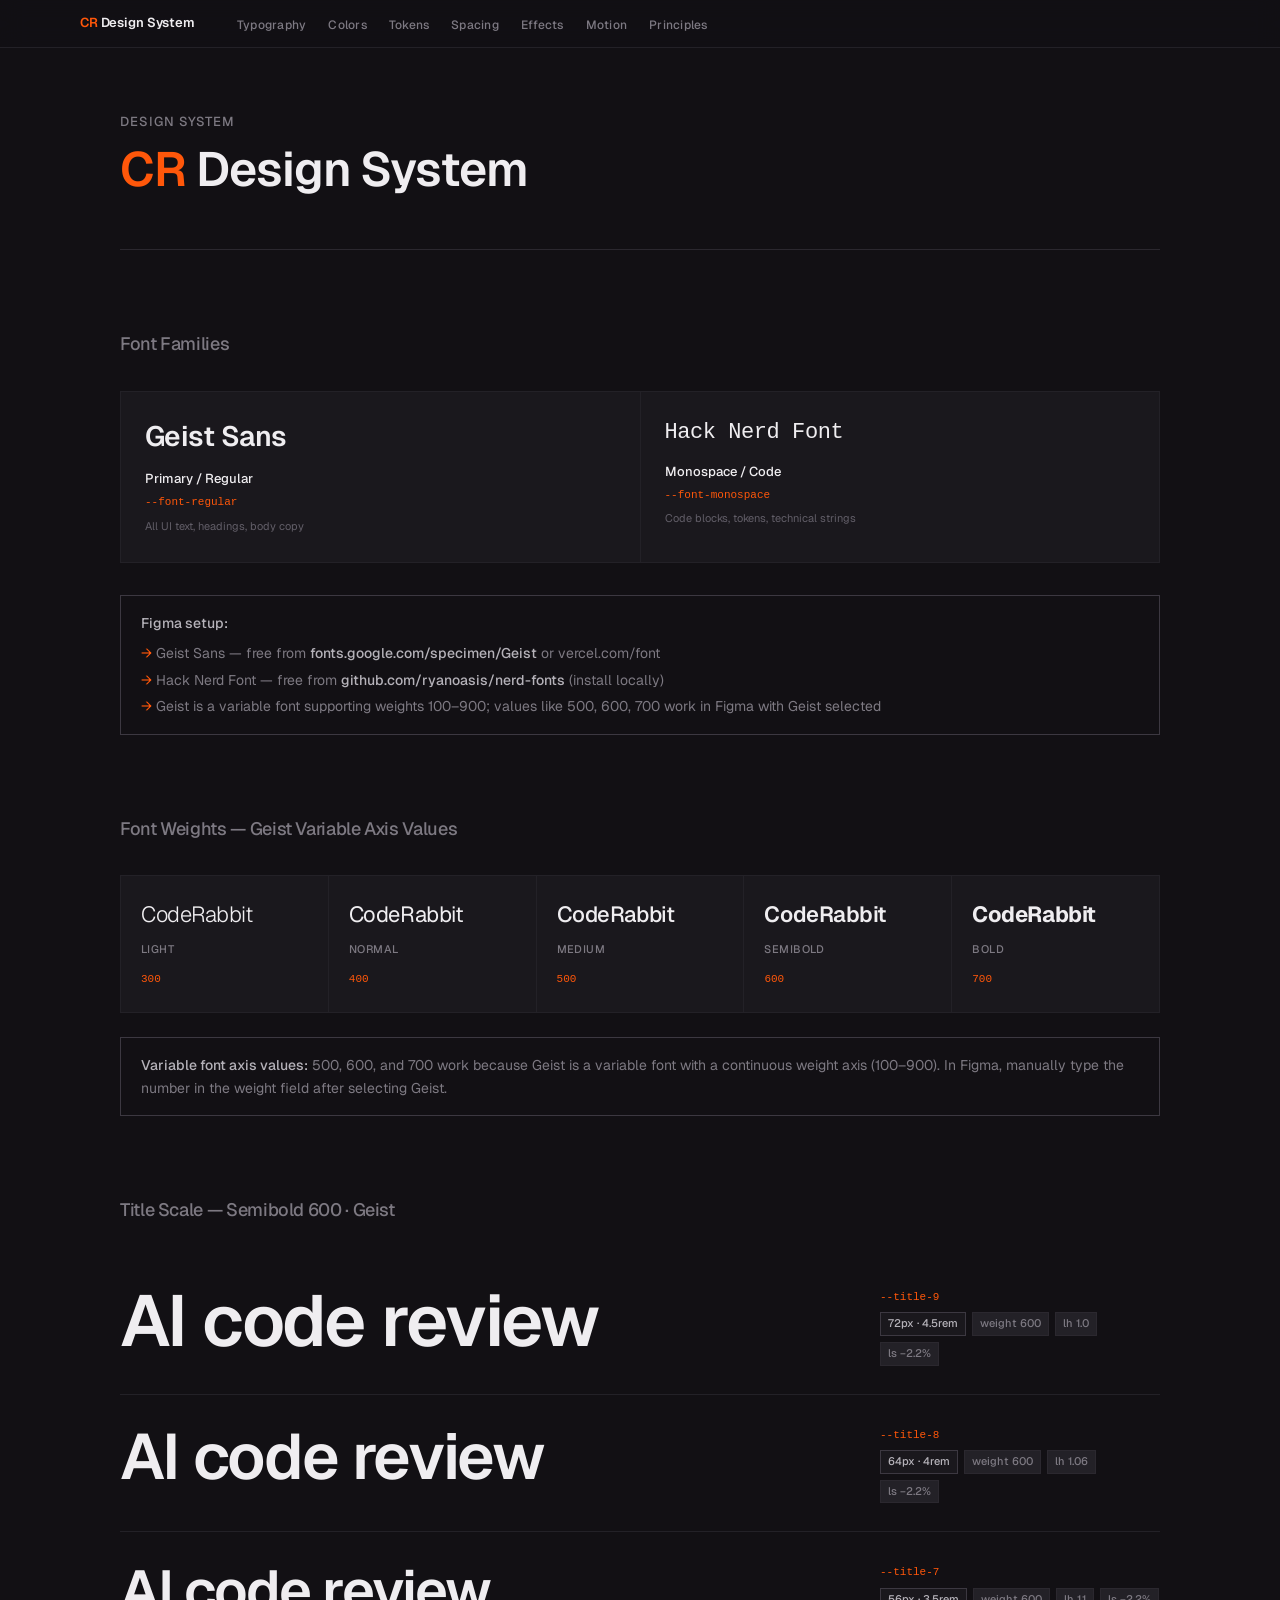
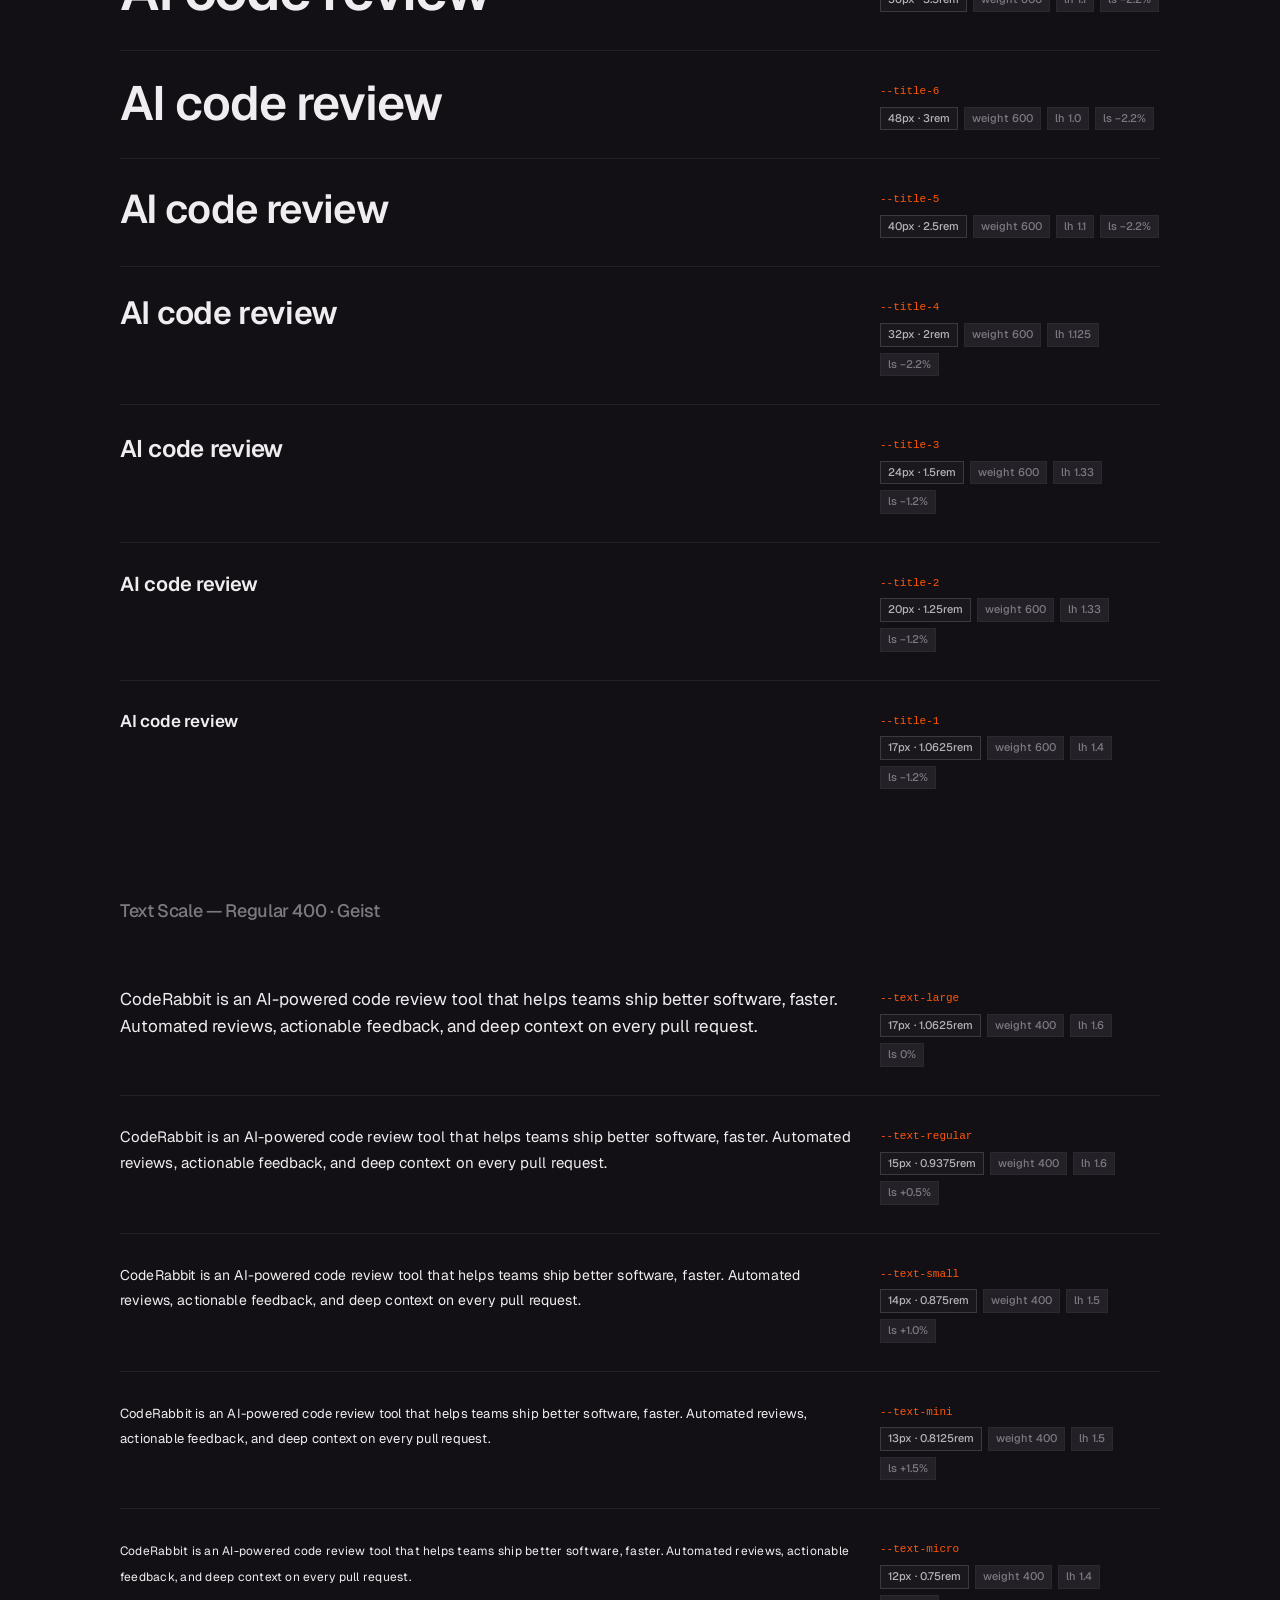
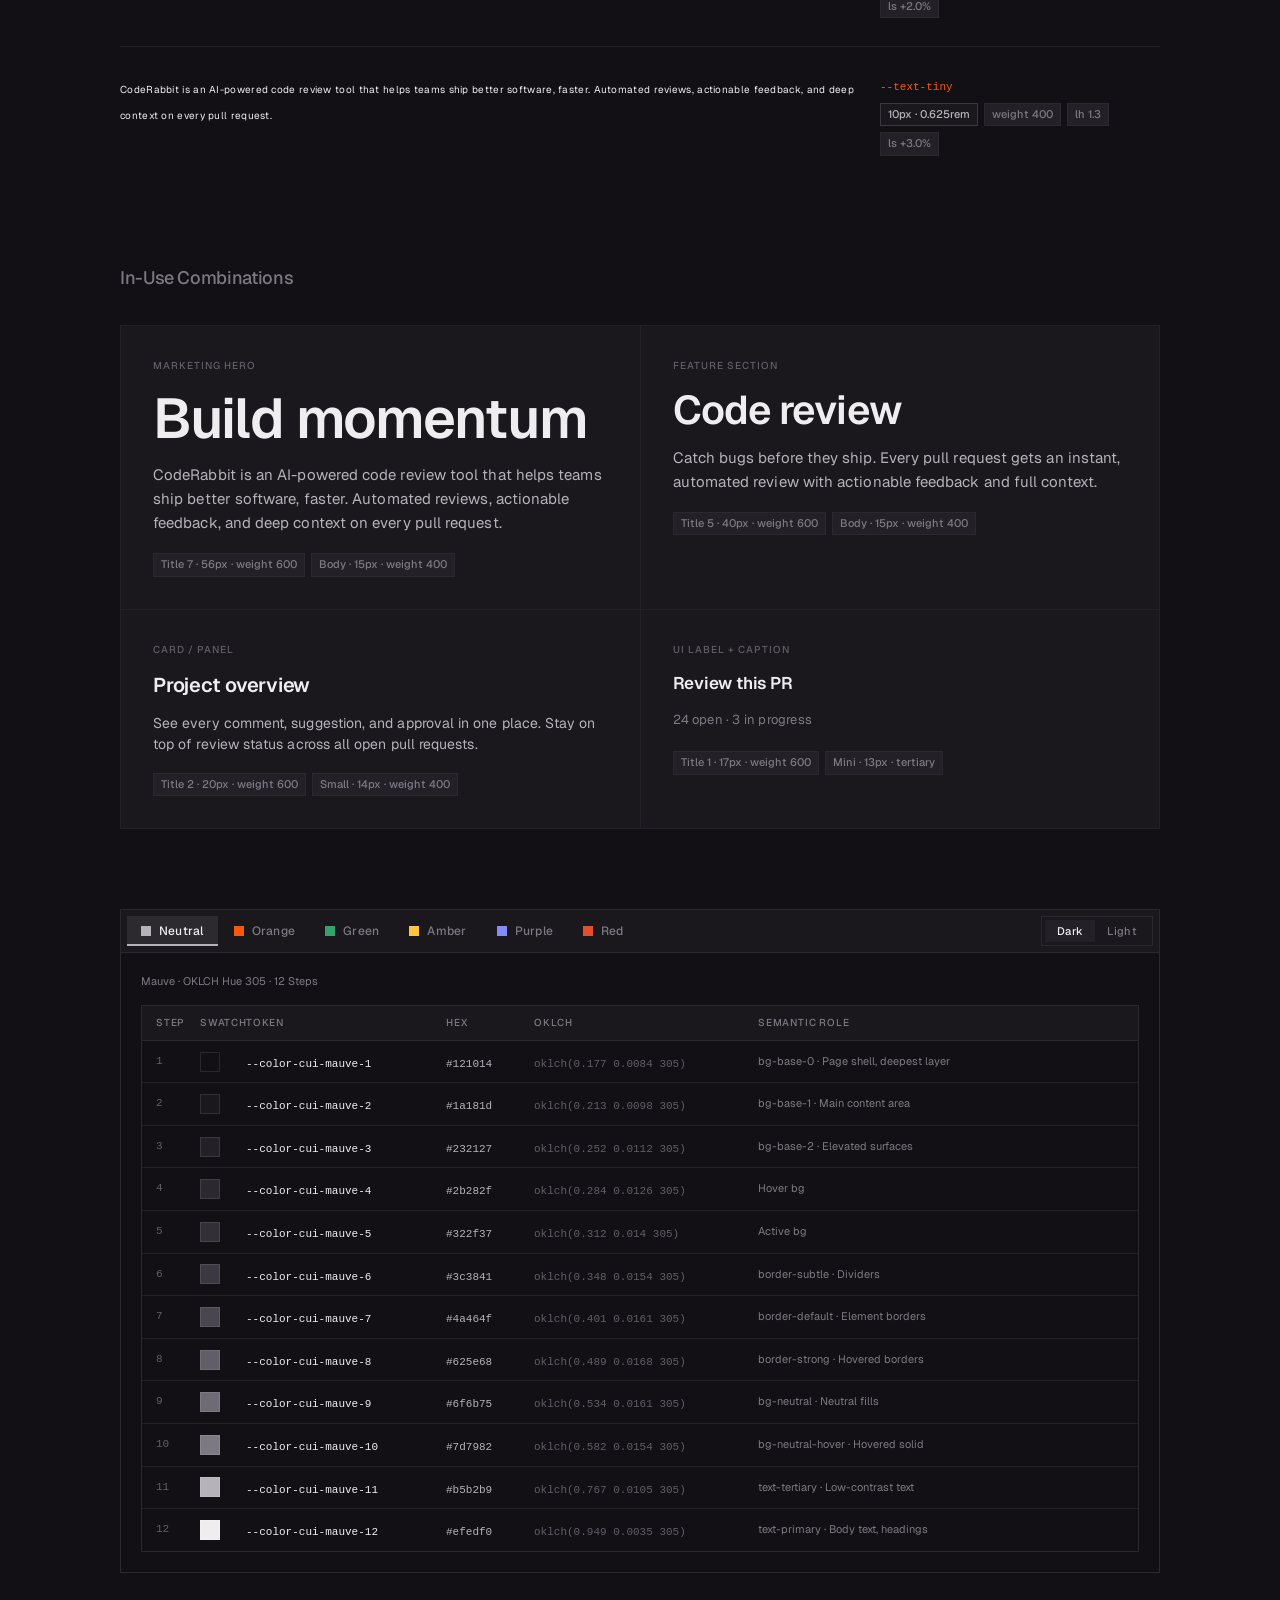
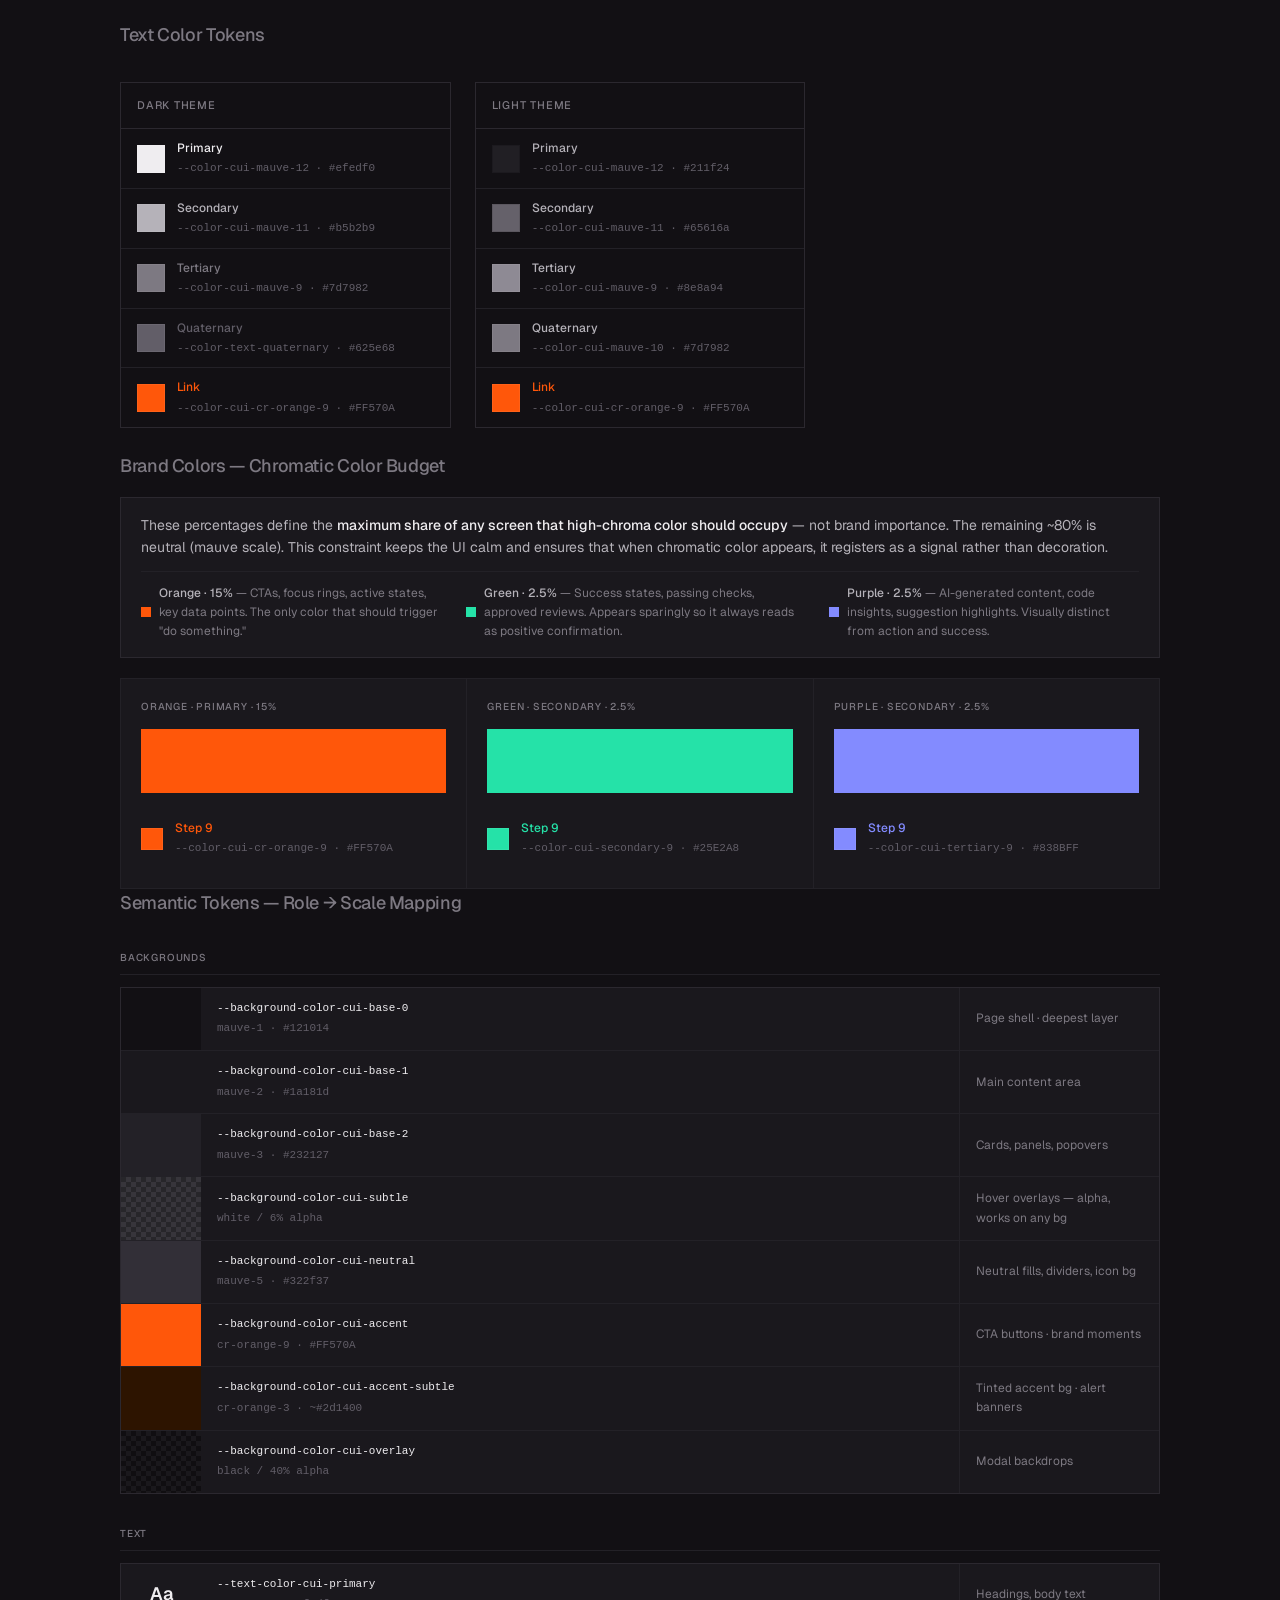
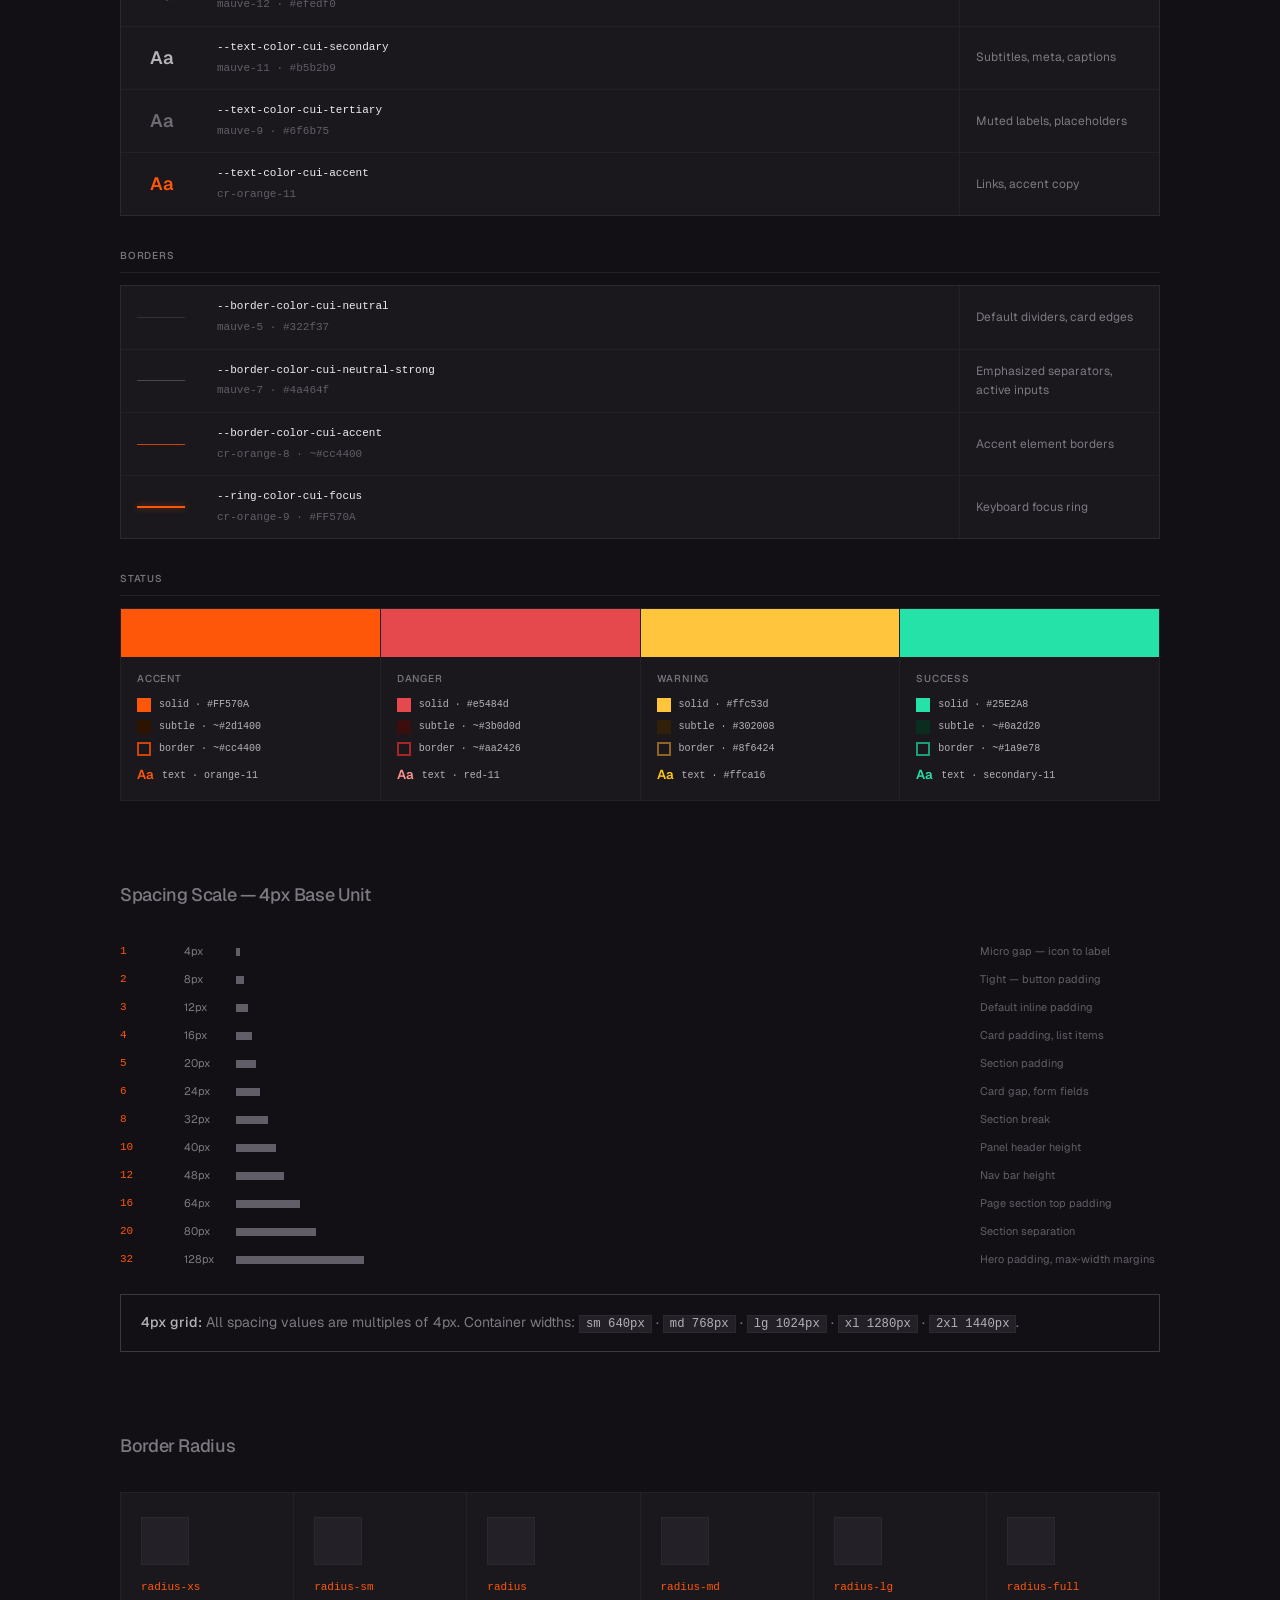
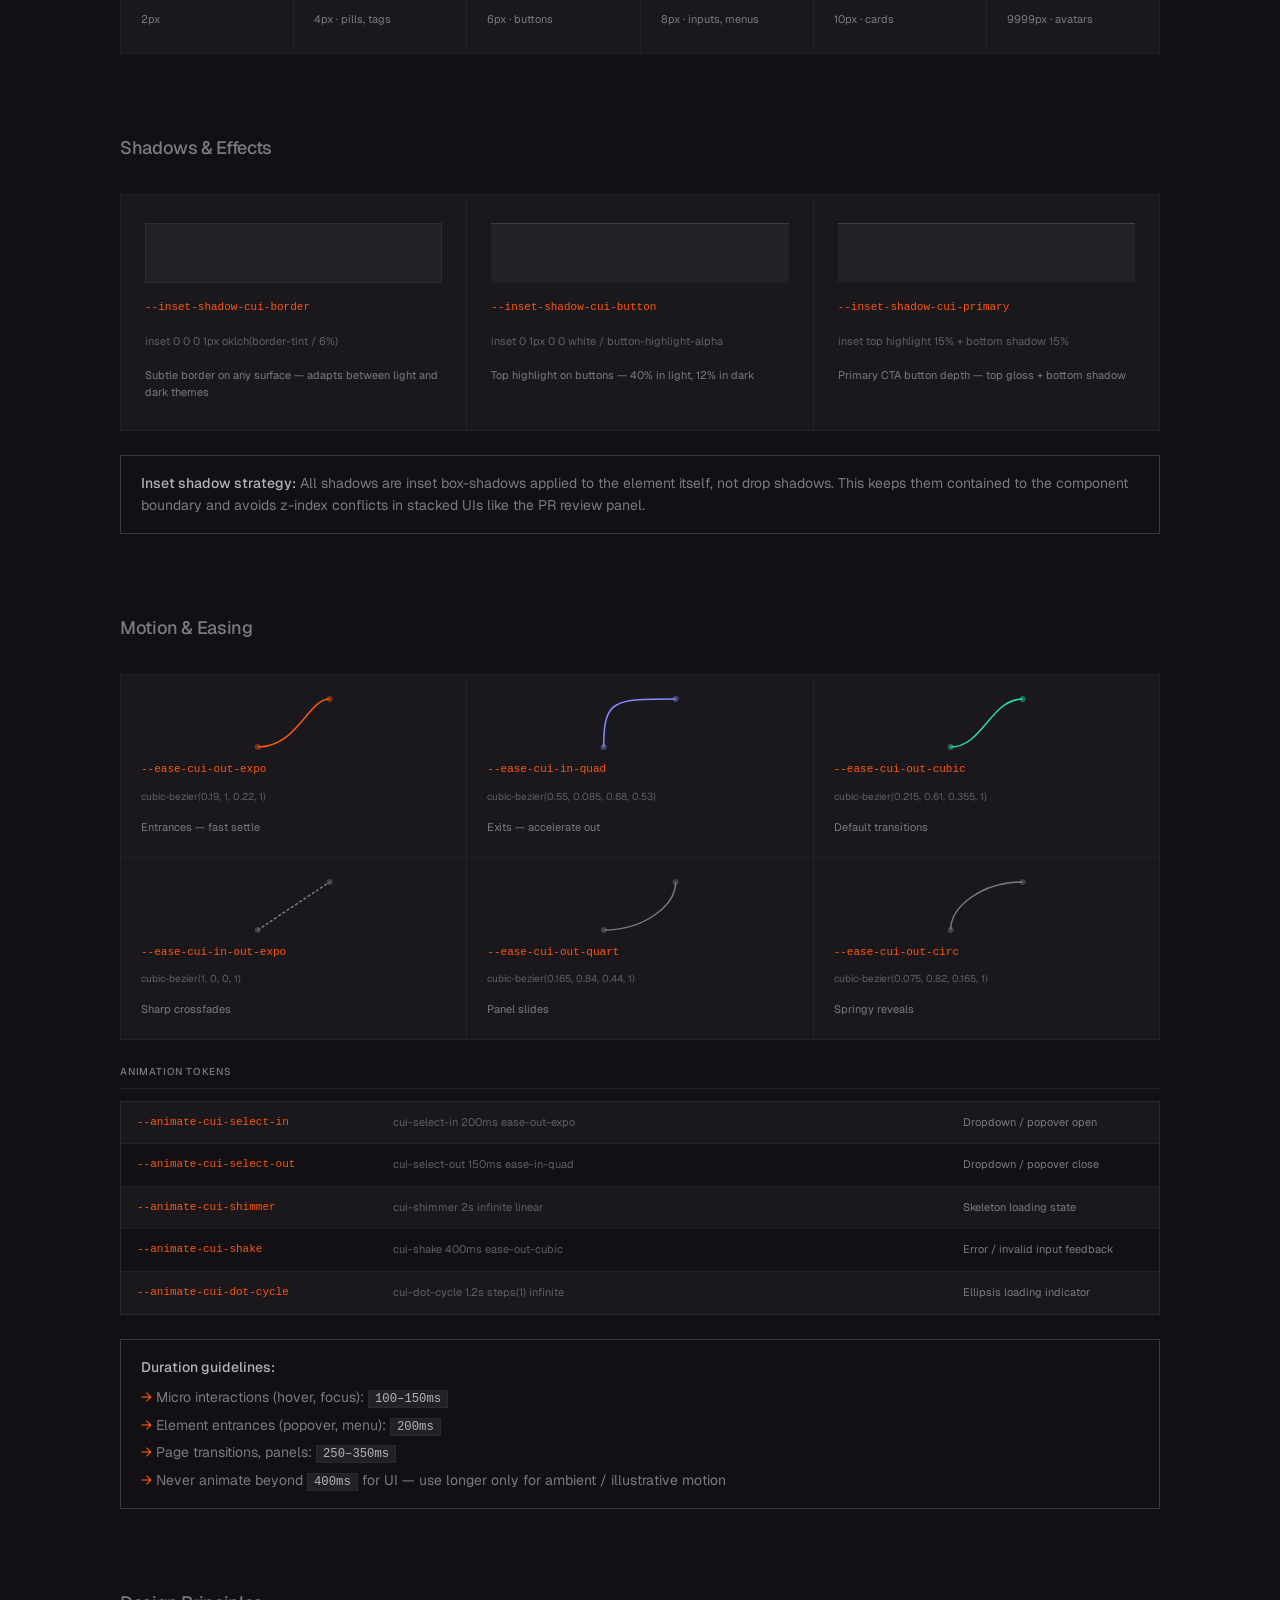
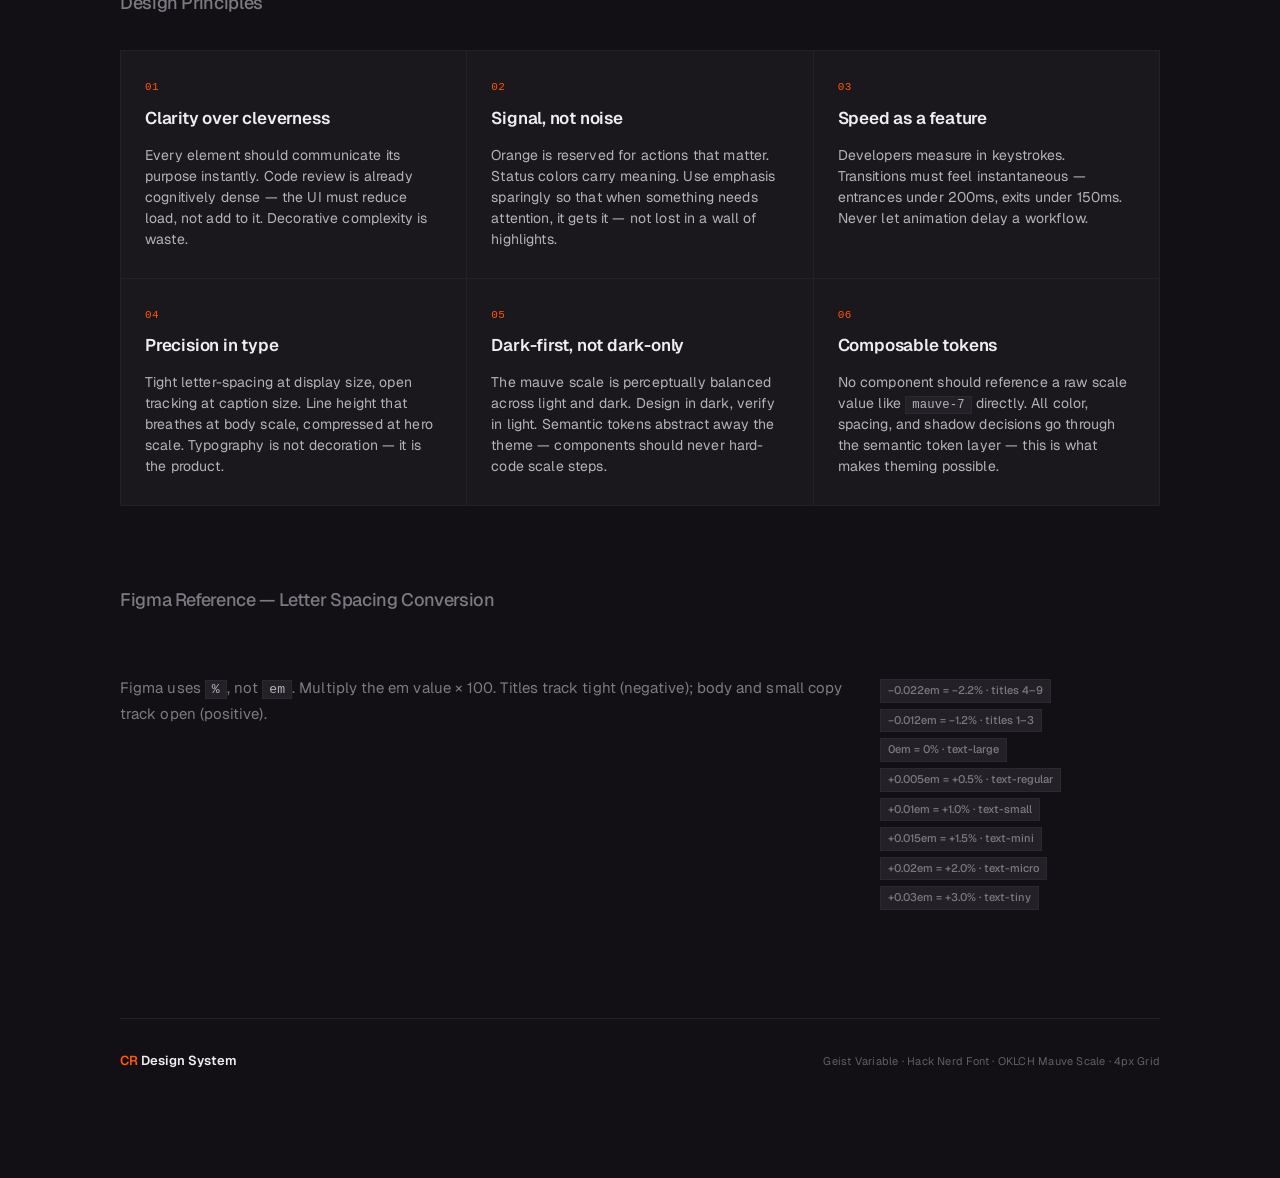
==== commit 58905978: "Publish CodeRabbit brand system" ====
--- a/coderabbit-web-style-guide.html
+++ b/coderabbit-web-style-guide.html
@@ -15,9 +15,9 @@
 
     --font-weight-light:    300;
     --font-weight-normal:   400;
-    --font-weight-medium:   510;
-    --font-weight-semibold: 590;
-    --font-weight-bold:     680;
+    --font-weight-medium:   500;
+    --font-weight-semibold: 600;
+    --font-weight-bold:     700;
 
     /* Title scale */
     --title-1-size: 1.0625rem; --title-1-lh: 1.4;   --title-1-ls: -0.012em;
@@ -113,7 +113,7 @@
 
   .section-label {
     font-size: 18px;
-    font-weight: 510;
+    font-weight: 500;
     letter-spacing: -0.02em;
     color: var(--color-text-tertiary);
     margin-bottom: 32px;
@@ -858,7 +858,7 @@
     <ul>
       <li>Geist Sans — free from <strong>fonts.google.com/specimen/Geist</strong> or vercel.com/font</li>
       <li>Hack Nerd Font — free from <strong>github.com/ryanoasis/nerd-fonts</strong> (install locally)</li>
-      <li>Geist is a variable font supporting weights 100–900; values like 510, 590, 680 work in Figma with Geist selected</li>
+      <li>Geist is a variable font supporting weights 100–900; values like 500, 600, 700 work in Figma with Geist selected</li>
     </ul>
   </div>
 </section>
@@ -880,31 +880,31 @@
       <div class="weight-value">400</div>
     </div>
     <div class="weight-cell">
-      <div class="weight-sample" style="font-weight: 510;">CodeRabbit</div>
+      <div class="weight-sample" style="font-weight: 500;">CodeRabbit</div>
       <div class="weight-label">Medium</div>
-      <div class="weight-value">510</div>
+      <div class="weight-value">500</div>
     </div>
     <div class="weight-cell">
-      <div class="weight-sample" style="font-weight: 590;">CodeRabbit</div>
+      <div class="weight-sample" style="font-weight: 600;">CodeRabbit</div>
       <div class="weight-label">Semibold</div>
-      <div class="weight-value">590</div>
+      <div class="weight-value">600</div>
     </div>
     <div class="weight-cell">
-      <div class="weight-sample" style="font-weight: 680;">CodeRabbit</div>
+      <div class="weight-sample" style="font-weight: 700;">CodeRabbit</div>
       <div class="weight-label">Bold</div>
-      <div class="weight-value">680</div>
+      <div class="weight-value">700</div>
     </div>
   </div>
 
   <div class="note-box">
-    <strong>Variable font axis values:</strong> 510, 590, and 680 work because Geist is a variable font with a continuous weight axis (100–900). In Figma, manually type the number in the weight field after selecting Geist.
+    <strong>Variable font axis values:</strong> 500, 600, and 700 work because Geist is a variable font with a continuous weight axis (100–900). In Figma, manually type the number in the weight field after selecting Geist.
   </div>
 </section>
 
 
 <!-- ─── Title Scale ──────────────────────────────────────────────── -->
 <section class="section">
-  <div class="section-label">Title Scale — Semibold 590 · Geist</div>
+  <div class="section-label">Title Scale — Semibold 600 · Geist</div>
 
   <div class="type-row">
     <div class="type-sample"><span class="t9">AI code review</span></div>
@@ -912,7 +912,7 @@
       <div class="meta-token">--title-9</div>
       <div class="meta-row">
         <span class="meta-pill highlight">72px · 4.5rem</span>
-        <span class="meta-pill">weight 590</span>
+        <span class="meta-pill">weight 600</span>
         <span class="meta-pill">lh 1.0</span>
         <span class="meta-pill">ls −2.2%</span>
       </div>
@@ -925,7 +925,7 @@
       <div class="meta-token">--title-8</div>
       <div class="meta-row">
         <span class="meta-pill highlight">64px · 4rem</span>
-        <span class="meta-pill">weight 590</span>
+        <span class="meta-pill">weight 600</span>
         <span class="meta-pill">lh 1.06</span>
         <span class="meta-pill">ls −2.2%</span>
       </div>
@@ -938,7 +938,7 @@
       <div class="meta-token">--title-7</div>
       <div class="meta-row">
         <span class="meta-pill highlight">56px · 3.5rem</span>
-        <span class="meta-pill">weight 590</span>
+        <span class="meta-pill">weight 600</span>
         <span class="meta-pill">lh 1.1</span>
         <span class="meta-pill">ls −2.2%</span>
       </div>
@@ -951,7 +951,7 @@
       <div class="meta-token">--title-6</div>
       <div class="meta-row">
         <span class="meta-pill highlight">48px · 3rem</span>
-        <span class="meta-pill">weight 590</span>
+        <span class="meta-pill">weight 600</span>
         <span class="meta-pill">lh 1.0</span>
         <span class="meta-pill">ls −2.2%</span>
       </div>
@@ -964,7 +964,7 @@
       <div class="meta-token">--title-5</div>
       <div class="meta-row">
         <span class="meta-pill highlight">40px · 2.5rem</span>
-        <span class="meta-pill">weight 590</span>
+        <span class="meta-pill">weight 600</span>
         <span class="meta-pill">lh 1.1</span>
         <span class="meta-pill">ls −2.2%</span>
       </div>
@@ -977,7 +977,7 @@
       <div class="meta-token">--title-4</div>
       <div class="meta-row">
         <span class="meta-pill highlight">32px · 2rem</span>
-        <span class="meta-pill">weight 590</span>
+        <span class="meta-pill">weight 600</span>
         <span class="meta-pill">lh 1.125</span>
         <span class="meta-pill">ls −2.2%</span>
       </div>
@@ -990,7 +990,7 @@
       <div class="meta-token">--title-3</div>
       <div class="meta-row">
         <span class="meta-pill highlight">24px · 1.5rem</span>
-        <span class="meta-pill">weight 590</span>
+        <span class="meta-pill">weight 600</span>
         <span class="meta-pill">lh 1.33</span>
         <span class="meta-pill">ls −1.2%</span>
       </div>
@@ -1003,7 +1003,7 @@
       <div class="meta-token">--title-2</div>
       <div class="meta-row">
         <span class="meta-pill highlight">20px · 1.25rem</span>
-        <span class="meta-pill">weight 590</span>
+        <span class="meta-pill">weight 600</span>
         <span class="meta-pill">lh 1.33</span>
         <span class="meta-pill">ls −1.2%</span>
       </div>
@@ -1016,7 +1016,7 @@
       <div class="meta-token">--title-1</div>
       <div class="meta-row">
         <span class="meta-pill highlight">17px · 1.0625rem</span>
-        <span class="meta-pill">weight 590</span>
+        <span class="meta-pill">weight 600</span>
         <span class="meta-pill">lh 1.4</span>
         <span class="meta-pill">ls −1.2%</span>
       </div>
@@ -1132,7 +1132,7 @@
       <div style="font-size: var(--title-7-size); font-weight: var(--font-weight-semibold); line-height: var(--title-7-lh); letter-spacing: var(--title-7-ls);">Build momentum</div>
       <div class="combo-body">CodeRabbit is an AI-powered code review tool that helps teams ship better software, faster. Automated reviews, actionable feedback, and deep context on every pull request.</div>
       <div class="meta-row" style="margin-top: 8px;">
-        <span class="meta-pill">Title 7 · 56px · weight 590</span>
+        <span class="meta-pill">Title 7 · 56px · weight 600</span>
         <span class="meta-pill">Body · 15px · weight 400</span>
       </div>
     </div>
@@ -1142,7 +1142,7 @@
       <div style="font-size: var(--title-5-size); font-weight: var(--font-weight-semibold); line-height: var(--title-5-lh); letter-spacing: var(--title-5-ls);">Code review</div>
       <div class="combo-body">Catch bugs before they ship. Every pull request gets an instant, automated review with actionable feedback and full context.</div>
       <div class="meta-row" style="margin-top: 8px;">
-        <span class="meta-pill">Title 5 · 40px · weight 590</span>
+        <span class="meta-pill">Title 5 · 40px · weight 600</span>
         <span class="meta-pill">Body · 15px · weight 400</span>
       </div>
     </div>
@@ -1152,7 +1152,7 @@
       <div style="font-size: var(--title-2-size); font-weight: var(--font-weight-semibold); line-height: var(--title-2-lh); letter-spacing: var(--title-2-ls);">Project overview</div>
       <div class="combo-body" style="font-size: var(--text-small-size); line-height: var(--text-small-lh);">See every comment, suggestion, and approval in one place. Stay on top of review status across all open pull requests.</div>
       <div class="meta-row" style="margin-top: 8px;">
-        <span class="meta-pill">Title 2 · 20px · weight 590</span>
+        <span class="meta-pill">Title 2 · 20px · weight 600</span>
         <span class="meta-pill">Small · 14px · weight 400</span>
       </div>
     </div>
@@ -1162,7 +1162,7 @@
       <div style="font-size: var(--title-1-size); font-weight: var(--font-weight-semibold); line-height: var(--title-1-lh); letter-spacing: var(--title-1-ls);">Review this PR</div>
       <div style="font-size: var(--text-mini-size); line-height: var(--text-mini-lh); letter-spacing: var(--text-mini-ls); color: var(--color-text-tertiary); margin-top: 4px;">24 open · 3 in progress</div>
       <div class="meta-row" style="margin-top: 12px;">
-        <span class="meta-pill">Title 1 · 17px · weight 590</span>
+        <span class="meta-pill">Title 1 · 17px · weight 600</span>
         <span class="meta-pill">Mini · 13px · tertiary</span>
       </div>
     </div>
@@ -1176,16 +1176,16 @@
     <!-- Tab bar -->
     <div style="display:flex;align-items:center;justify-content:space-between;padding:6px 6px 6px 6px;background:var(--color-bg-secondary);border-bottom:1px solid var(--color-border);">
     <div style="display:flex;align-items:center;gap:2px;overflow-x:auto;flex:1;">
-    <button id="scale-tab-neutral" onclick="scaleTab('neutral')" style="display:flex;align-items:center;gap:8px;padding:7px 14px;border:none;border-radius: 0;cursor:pointer;background:rgba(255,255,255,0.08);color:var(--color-text-primary);font-size:12px;font-weight:510;letter-spacing:0.02em;font-family:var(--font-regular);transition:all 0.15s;white-space:nowrap;box-shadow:inset 0 -2px 0 #b5b2b9;"><span style="width:10px;height:10px;border-radius: 0;background:#b5b2b9;flex-shrink:0;display:inline-block;"></span>Neutral</button>
-    <button id="scale-tab-orange" onclick="scaleTab('orange')" style="display:flex;align-items:center;gap:8px;padding:7px 14px;border:none;border-radius: 0;cursor:pointer;background:transparent;color:var(--color-text-tertiary);font-size:12px;font-weight:510;letter-spacing:0.02em;font-family:var(--font-regular);transition:all 0.15s;white-space:nowrap;"><span style="width:10px;height:10px;border-radius: 0;background:#ff570a;flex-shrink:0;display:inline-block;"></span>Orange</button>
-    <button id="scale-tab-green" onclick="scaleTab('green')" style="display:flex;align-items:center;gap:8px;padding:7px 14px;border:none;border-radius: 0;cursor:pointer;background:transparent;color:var(--color-text-tertiary);font-size:12px;font-weight:510;letter-spacing:0.02em;font-family:var(--font-regular);transition:all 0.15s;white-space:nowrap;"><span style="width:10px;height:10px;border-radius: 0;background:#30a46c;flex-shrink:0;display:inline-block;"></span>Green</button>
-    <button id="scale-tab-amber" onclick="scaleTab('amber')" style="display:flex;align-items:center;gap:8px;padding:7px 14px;border:none;border-radius: 0;cursor:pointer;background:transparent;color:var(--color-text-tertiary);font-size:12px;font-weight:510;letter-spacing:0.02em;font-family:var(--font-regular);transition:all 0.15s;white-space:nowrap;"><span style="width:10px;height:10px;border-radius: 0;background:#ffc53d;flex-shrink:0;display:inline-block;"></span>Amber</button>
-    <button id="scale-tab-secondary" onclick="scaleTab('secondary')" style="display:flex;align-items:center;gap:8px;padding:7px 14px;border:none;border-radius: 0;cursor:pointer;background:transparent;color:var(--color-text-tertiary);font-size:12px;font-weight:510;letter-spacing:0.02em;font-family:var(--font-regular);transition:all 0.15s;white-space:nowrap;"><span style="width:10px;height:10px;border-radius: 0;background:#838bff;flex-shrink:0;display:inline-block;"></span>Purple</button>
-    <button id="scale-tab-red" onclick="scaleTab('red')" style="display:flex;align-items:center;gap:8px;padding:7px 14px;border:none;border-radius: 0;cursor:pointer;background:transparent;color:var(--color-text-tertiary);font-size:12px;font-weight:510;letter-spacing:0.02em;font-family:var(--font-regular);transition:all 0.15s;white-space:nowrap;"><span style="width:10px;height:10px;border-radius: 0;background:#e54d2e;flex-shrink:0;display:inline-block;"></span>Red</button>
+    <button id="scale-tab-neutral" onclick="scaleTab('neutral')" style="display:flex;align-items:center;gap:8px;padding:7px 14px;border:none;border-radius: 0;cursor:pointer;background:rgba(255,255,255,0.08);color:var(--color-text-primary);font-size:12px;font-weight:500;letter-spacing:0.02em;font-family:var(--font-regular);transition:all 0.15s;white-space:nowrap;box-shadow:inset 0 -2px 0 #b5b2b9;"><span style="width:10px;height:10px;border-radius: 0;background:#b5b2b9;flex-shrink:0;display:inline-block;"></span>Neutral</button>
+    <button id="scale-tab-orange" onclick="scaleTab('orange')" style="display:flex;align-items:center;gap:8px;padding:7px 14px;border:none;border-radius: 0;cursor:pointer;background:transparent;color:var(--color-text-tertiary);font-size:12px;font-weight:500;letter-spacing:0.02em;font-family:var(--font-regular);transition:all 0.15s;white-space:nowrap;"><span style="width:10px;height:10px;border-radius: 0;background:#ff570a;flex-shrink:0;display:inline-block;"></span>Orange</button>
+    <button id="scale-tab-green" onclick="scaleTab('green')" style="display:flex;align-items:center;gap:8px;padding:7px 14px;border:none;border-radius: 0;cursor:pointer;background:transparent;color:var(--color-text-tertiary);font-size:12px;font-weight:500;letter-spacing:0.02em;font-family:var(--font-regular);transition:all 0.15s;white-space:nowrap;"><span style="width:10px;height:10px;border-radius: 0;background:#30a46c;flex-shrink:0;display:inline-block;"></span>Green</button>
+    <button id="scale-tab-amber" onclick="scaleTab('amber')" style="display:flex;align-items:center;gap:8px;padding:7px 14px;border:none;border-radius: 0;cursor:pointer;background:transparent;color:var(--color-text-tertiary);font-size:12px;font-weight:500;letter-spacing:0.02em;font-family:var(--font-regular);transition:all 0.15s;white-space:nowrap;"><span style="width:10px;height:10px;border-radius: 0;background:#ffc53d;flex-shrink:0;display:inline-block;"></span>Amber</button>
+    <button id="scale-tab-secondary" onclick="scaleTab('secondary')" style="display:flex;align-items:center;gap:8px;padding:7px 14px;border:none;border-radius: 0;cursor:pointer;background:transparent;color:var(--color-text-tertiary);font-size:12px;font-weight:500;letter-spacing:0.02em;font-family:var(--font-regular);transition:all 0.15s;white-space:nowrap;"><span style="width:10px;height:10px;border-radius: 0;background:#838bff;flex-shrink:0;display:inline-block;"></span>Purple</button>
+    <button id="scale-tab-red" onclick="scaleTab('red')" style="display:flex;align-items:center;gap:8px;padding:7px 14px;border:none;border-radius: 0;cursor:pointer;background:transparent;color:var(--color-text-tertiary);font-size:12px;font-weight:500;letter-spacing:0.02em;font-family:var(--font-regular);transition:all 0.15s;white-space:nowrap;"><span style="width:10px;height:10px;border-radius: 0;background:#e54d2e;flex-shrink:0;display:inline-block;"></span>Red</button>
     </div>
     <div style="display:flex;align-items:center;gap:0;background:var(--color-bg-primary);border:1px solid var(--color-border);border-radius: 0;padding:3px;flex-shrink:0;margin-left:12px;">
-      <button id="scale-mode-dark-btn" onclick="scaleMode('dark')" style="font-size:11px;font-weight:510;padding:4px 12px;border:none;border-radius: 0;cursor:pointer;background:var(--color-bg-tertiary);color:var(--color-text-primary);letter-spacing:0.03em;font-family:var(--font-regular);">Dark</button>
-      <button id="scale-mode-light-btn" onclick="scaleMode('light')" style="font-size:11px;font-weight:510;padding:4px 12px;border:none;border-radius: 0;cursor:pointer;background:transparent;color:var(--color-text-tertiary);letter-spacing:0.03em;font-family:var(--font-regular);">Light</button>
+      <button id="scale-mode-dark-btn" onclick="scaleMode('dark')" style="font-size:11px;font-weight:500;padding:4px 12px;border:none;border-radius: 0;cursor:pointer;background:var(--color-bg-tertiary);color:var(--color-text-primary);letter-spacing:0.03em;font-family:var(--font-regular);">Dark</button>
+      <button id="scale-mode-light-btn" onclick="scaleMode('light')" style="font-size:11px;font-weight:500;padding:4px 12px;border:none;border-radius: 0;cursor:pointer;background:transparent;color:var(--color-text-tertiary);letter-spacing:0.03em;font-family:var(--font-regular);">Light</button>
     </div>
     </div>
     <!-- Panels -->
@@ -1193,33 +1193,33 @@
 
     <div id="scale-panel-neutral" style="display:none;">
       <div style="font-size:11px;color:var(--color-text-tertiary);margin-bottom:14px;">Mauve · OKLCH Hue 305 &middot; 12 Steps</div>
-      <div id="sp-neutral-dark" style="border:1px solid var(--color-border);border-radius: 0;overflow:hidden;"><table style="width:100%;border-collapse:collapse;table-layout:fixed;"><colgroup><col style="width:44px"><col style="width:46px"><col style="width:200px"><col style="width:88px"><col style="width:224px"><col></colgroup><thead><tr><th style="background:var(--color-bg-secondary);padding:9px 14px;text-align:left;font-size:10px;font-weight:510;letter-spacing:0.08em;text-transform:uppercase;color:var(--color-text-tertiary);border-bottom:1px solid var(--color-border);">Step</th><th style="background:var(--color-bg-secondary);padding:9px 14px;text-align:left;font-size:10px;font-weight:510;letter-spacing:0.08em;text-transform:uppercase;color:var(--color-text-tertiary);border-bottom:1px solid var(--color-border);">Swatch</th><th style="background:var(--color-bg-secondary);padding:9px 14px;text-align:left;font-size:10px;font-weight:510;letter-spacing:0.08em;text-transform:uppercase;color:var(--color-text-tertiary);border-bottom:1px solid var(--color-border);">Token</th><th style="background:var(--color-bg-secondary);padding:9px 14px;text-align:left;font-size:10px;font-weight:510;letter-spacing:0.08em;text-transform:uppercase;color:var(--color-text-tertiary);border-bottom:1px solid var(--color-border);">Hex</th><th style="background:var(--color-bg-secondary);padding:9px 14px;text-align:left;font-size:10px;font-weight:510;letter-spacing:0.08em;text-transform:uppercase;color:var(--color-text-tertiary);border-bottom:1px solid var(--color-border);">OKLCH</th><th style="background:var(--color-bg-secondary);padding:9px 14px;text-align:left;font-size:10px;font-weight:510;letter-spacing:0.08em;text-transform:uppercase;color:var(--color-text-tertiary);border-bottom:1px solid var(--color-border);">Semantic Role</th></tr></thead><tbody><tr style="transition:background 0.1s;" onmouseover="this.style.background='rgba(255,255,255,0.03)'" onmouseout="this.style.background='transparent'"><td style="padding:8px 14px;border-bottom:1px solid var(--color-border-subtle);font-family:var(--font-monospace);font-size:11px;color:var(--color-text-quaternary);">1</td><td style="padding:8px 14px;border-bottom:1px solid var(--color-border-subtle);"><div style="width:20px;height:20px;border-radius: 0;background:#121014;border:1px solid rgba(255,255,255,0.1);flex-shrink:0;"></div></td><td style="padding:8px 14px;border-bottom:1px solid var(--color-border-subtle);"><span style="font-family:var(--font-monospace);font-size:11px;color:var(--color-text-primary);">--color-cui-mauve-1</span></td><td style="padding:8px 14px;border-bottom:1px solid var(--color-border-subtle);"><span style="font-family:var(--font-monospace);font-size:11px;color:var(--color-text-secondary);">#121014</span></td><td style="padding:8px 14px;border-bottom:1px solid var(--color-border-subtle);"><span style="font-family:var(--font-monospace);font-size:11px;color:var(--color-text-quaternary);">oklch(0.177 0.0084 305)</span></td><td style="padding:8px 14px;border-bottom:1px solid var(--color-border-subtle);font-size:11px;color:var(--color-text-tertiary);">bg-base-0 · Page shell, deepest layer</td></tr><tr style="transition:background 0.1s;" onmouseover="this.style.background='rgba(255,255,255,0.03)'" onmouseout="this.style.background='transparent'"><td style="padding:8px 14px;border-bottom:1px solid var(--color-border-subtle);font-family:var(--font-monospace);font-size:11px;color:var(--color-text-quaternary);">2</td><td style="padding:8px 14px;border-bottom:1px solid var(--color-border-subtle);"><div style="width:20px;height:20px;border-radius: 0;background:#1a181d;border:1px solid rgba(255,255,255,0.1);flex-shrink:0;"></div></td><td style="padding:8px 14px;border-bottom:1px solid var(--color-border-subtle);"><span style="font-family:var(--font-monospace);font-size:11px;color:var(--color-text-primary);">--color-cui-mauve-2</span></td><td style="padding:8px 14px;border-bottom:1px solid var(--color-border-subtle);"><span style="font-family:var(--font-monospace);font-size:11px;color:var(--color-text-secondary);">#1a181d</span></td><td style="padding:8px 14px;border-bottom:1px solid var(--color-border-subtle);"><span style="font-family:var(--font-monospace);font-size:11px;color:var(--color-text-quaternary);">oklch(0.213 0.0098 305)</span></td><td style="padding:8px 14px;border-bottom:1px solid var(--color-border-subtle);font-size:11px;color:var(--color-text-tertiary);">bg-base-1 · Main content area</td></tr><tr style="transition:background 0.1s;" onmouseover="this.style.background='rgba(255,255,255,0.03)'" onmouseout="this.style.background='transparent'"><td style="padding:8px 14px;border-bottom:1px solid var(--color-border-subtle);font-family:var(--font-monospace);font-size:11px;color:var(--color-text-quaternary);">3</td><td style="padding:8px 14px;border-bottom:1px solid var(--color-border-subtle);"><div style="width:20px;height:20px;border-radius: 0;background:#232127;border:1px solid rgba(255,255,255,0.1);flex-shrink:0;"></div></td><td style="padding:8px 14px;border-bottom:1px solid var(--color-border-subtle);"><span style="font-family:var(--font-monospace);font-size:11px;color:var(--color-text-primary);">--color-cui-mauve-3</span></td><td style="padding:8px 14px;border-bottom:1px solid var(--color-border-subtle);"><span style="font-family:var(--font-monospace);font-size:11px;color:var(--color-text-secondary);">#232127</span></td><td style="padding:8px 14px;border-bottom:1px solid var(--color-border-subtle);"><span style="font-family:var(--font-monospace);font-size:11px;color:var(--color-text-quaternary);">oklch(0.252 0.0112 305)</span></td><td style="padding:8px 14px;border-bottom:1px solid var(--color-border-subtle);font-size:11px;color:var(--color-text-tertiary);">bg-base-2 · Elevated surfaces</td></tr><tr style="transition:background 0.1s;" onmouseover="this.style.background='rgba(255,255,255,0.03)'" onmouseout="this.style.background='transparent'"><td style="padding:8px 14px;border-bottom:1px solid var(--color-border-subtle);font-family:var(--font-monospace);font-size:11px;color:var(--color-text-quaternary);">4</td><td style="padding:8px 14px;border-bottom:1px solid var(--color-border-subtle);"><div style="width:20px;height:20px;border-radius: 0;background:#2b282f;border:1px solid rgba(255,255,255,0.1);flex-shrink:0;"></div></td><td style="padding:8px 14px;border-bottom:1px solid var(--color-border-subtle);"><span style="font-family:var(--font-monospace);font-size:11px;color:var(--color-text-primary);">--color-cui-mauve-4</span></td><td style="padding:8px 14px;border-bottom:1px solid var(--color-border-subtle);"><span style="font-family:var(--font-monospace);font-size:11px;color:var(--color-text-secondary);">#2b282f</span></td><td style="padding:8px 14px;border-bottom:1px solid var(--color-border-subtle);"><span style="font-family:var(--font-monospace);font-size:11px;color:var(--color-text-quaternary);">oklch(0.284 0.0126 305)</span></td><td style="padding:8px 14px;border-bottom:1px solid var(--color-border-subtle);font-size:11px;color:var(--color-text-tertiary);">Hover bg</td></tr><tr style="transition:background 0.1s;" onmouseover="this.style.background='rgba(255,255,255,0.03)'" onmouseout="this.style.background='transparent'"><td style="padding:8px 14px;border-bottom:1px solid var(--color-border-subtle);font-family:var(--font-monospace);font-size:11px;color:var(--color-text-quaternary);">5</td><td style="padding:8px 14px;border-bottom:1px solid var(--color-border-subtle);"><div style="width:20px;height:20px;border-radius: 0;background:#322f37;border:1px solid rgba(255,255,255,0.1);flex-shrink:0;"></div></td><td style="padding:8px 14px;border-bottom:1px solid var(--color-border-subtle);"><span style="font-family:var(--font-monospace);font-size:11px;color:var(--color-text-primary);">--color-cui-mauve-5</span></td><td style="padding:8px 14px;border-bottom:1px solid var(--color-border-subtle);"><span style="font-family:var(--font-monospace);font-size:11px;color:var(--color-text-secondary);">#322f37</span></td><td style="padding:8px 14px;border-bottom:1px solid var(--color-border-subtle);"><span style="font-family:var(--font-monospace);font-size:11px;color:var(--color-text-quaternary);">oklch(0.312 0.014 305)</span></td><td style="padding:8px 14px;border-bottom:1px solid var(--color-border-subtle);font-size:11px;color:var(--color-text-tertiary);">Active bg</td></tr><tr style="transition:background 0.1s;" onmouseover="this.style.background='rgba(255,255,255,0.03)'" onmouseout="this.style.background='transparent'"><td style="padding:8px 14px;border-bottom:1px solid var(--color-border-subtle);font-family:var(--font-monospace);font-size:11px;color:var(--color-text-quaternary);">6</td><td style="padding:8px 14px;border-bottom:1px solid var(--color-border-subtle);"><div style="width:20px;height:20px;border-radius: 0;background:#3c3841;border:1px solid rgba(255,255,255,0.1);flex-shrink:0;"></div></td><td style="padding:8px 14px;border-bottom:1px solid var(--color-border-subtle);"><span style="font-family:var(--font-monospace);font-size:11px;color:var(--color-text-primary);">--color-cui-mauve-6</span></td><td style="padding:8px 14px;border-bottom:1px solid var(--color-border-subtle);"><span style="font-family:var(--font-monospace);font-size:11px;color:var(--color-text-secondary);">#3c3841</span></td><td style="padding:8px 14px;border-bottom:1px solid var(--color-border-subtle);"><span style="font-family:var(--font-monospace);font-size:11px;color:var(--color-text-quaternary);">oklch(0.348 0.0154 305)</span></td><td style="padding:8px 14px;border-bottom:1px solid var(--color-border-subtle);font-size:11px;color:var(--color-text-tertiary);">border-subtle · Dividers</td></tr><tr style="transition:background 0.1s;" onmouseover="this.style.background='rgba(255,255,255,0.03)'" onmouseout="this.style.background='transparent'"><td style="padding:8px 14px;border-bottom:1px solid var(--color-border-subtle);font-family:var(--font-monospace);font-size:11px;color:var(--color-text-quaternary);">7</td><td style="padding:8px 14px;border-bottom:1px solid var(--color-border-subtle);"><div style="width:20px;height:20px;border-radius: 0;background:#4a464f;border:1px solid rgba(255,255,255,0.1);flex-shrink:0;"></div></td><td style="padding:8px 14px;border-bottom:1px solid var(--color-border-subtle);"><span style="font-family:var(--font-monospace);font-size:11px;color:var(--color-text-primary);">--color-cui-mauve-7</span></td><td style="padding:8px 14px;border-bottom:1px solid var(--color-border-subtle);"><span style="font-family:var(--font-monospace);font-size:11px;color:var(--color-text-secondary);">#4a464f</span></td><td style="padding:8px 14px;border-bottom:1px solid var(--color-border-subtle);"><span style="font-family:var(--font-monospace);font-size:11px;color:var(--color-text-quaternary);">oklch(0.401 0.0161 305)</span></td><td style="padding:8px 14px;border-bottom:1px solid var(--color-border-subtle);font-size:11px;color:var(--color-text-tertiary);">border-default · Element borders</td></tr><tr style="transition:background 0.1s;" onmouseover="this.style.background='rgba(255,255,255,0.03)'" onmouseout="this.style.background='transparent'"><td style="padding:8px 14px;border-bottom:1px solid var(--color-border-subtle);font-family:var(--font-monospace);font-size:11px;color:var(--color-text-quaternary);">8</td><td style="padding:8px 14px;border-bottom:1px solid var(--color-border-subtle);"><div style="width:20px;height:20px;border-radius: 0;background:#625e68;border:1px solid rgba(255,255,255,0.1);flex-shrink:0;"></div></td><td style="padding:8px 14px;border-bottom:1px solid var(--color-border-subtle);"><span style="font-family:var(--font-monospace);font-size:11px;color:var(--color-text-primary);">--color-cui-mauve-8</span></td><td style="padding:8px 14px;border-bottom:1px solid var(--color-border-subtle);"><span style="font-family:var(--font-monospace);font-size:11px;color:var(--color-text-secondary);">#625e68</span></td><td style="padding:8px 14px;border-bottom:1px solid var(--color-border-subtle);"><span style="font-family:var(--font-monospace);font-size:11px;color:var(--color-text-quaternary);">oklch(0.489 0.0168 305)</span></td><td style="padding:8px 14px;border-bottom:1px solid var(--color-border-subtle);font-size:11px;color:var(--color-text-tertiary);">border-strong · Hovered borders</td></tr><tr style="transition:background 0.1s;" onmouseover="this.style.background='rgba(255,255,255,0.03)'" onmouseout="this.style.background='transparent'"><td style="padding:8px 14px;border-bottom:1px solid var(--color-border-subtle);font-family:var(--font-monospace);font-size:11px;color:var(--color-text-quaternary);">9</td><td style="padding:8px 14px;border-bottom:1px solid var(--color-border-subtle);"><div style="width:20px;height:20px;border-radius: 0;background:#6f6b75;border:1px solid rgba(255,255,255,0.1);flex-shrink:0;"></div></td><td style="padding:8px 14px;border-bottom:1px solid var(--color-border-subtle);"><span style="font-family:var(--font-monospace);font-size:11px;color:var(--color-text-primary);">--color-cui-mauve-9</span></td><td style="padding:8px 14px;border-bottom:1px solid var(--color-border-subtle);"><span style="font-family:var(--font-monospace);font-size:11px;color:var(--color-text-secondary);">#6f6b75</span></td><td style="padding:8px 14px;border-bottom:1px solid var(--color-border-subtle);"><span style="font-family:var(--font-monospace);font-size:11px;color:var(--color-text-quaternary);">oklch(0.534 0.0161 305)</span></td><td style="padding:8px 14px;border-bottom:1px solid var(--color-border-subtle);font-size:11px;color:var(--color-text-tertiary);">bg-neutral · Neutral fills</td></tr><tr style="transition:background 0.1s;" onmouseover="this.style.background='rgba(255,255,255,0.03)'" onmouseout="this.style.background='transparent'"><td style="padding:8px 14px;border-bottom:1px solid var(--color-border-subtle);font-family:var(--font-monospace);font-size:11px;color:var(--color-text-quaternary);">10</td><td style="padding:8px 14px;border-bottom:1px solid var(--color-border-subtle);"><div style="width:20px;height:20px;border-radius: 0;background:#7d7982;border:1px solid rgba(255,255,255,0.1);flex-shrink:0;"></div></td><td style="padding:8px 14px;border-bottom:1px solid var(--color-border-subtle);"><span style="font-family:var(--font-monospace);font-size:11px;color:var(--color-text-primary);">--color-cui-mauve-10</span></td><td style="padding:8px 14px;border-bottom:1px solid var(--color-border-subtle);"><span style="font-family:var(--font-monospace);font-size:11px;color:var(--color-text-secondary);">#7d7982</span></td><td style="padding:8px 14px;border-bottom:1px solid var(--color-border-subtle);"><span style="font-family:var(--font-monospace);font-size:11px;color:var(--color-text-quaternary);">oklch(0.582 0.0154 305)</span></td><td style="padding:8px 14px;border-bottom:1px solid var(--color-border-subtle);font-size:11px;color:var(--color-text-tertiary);">bg-neutral-hover · Hovered solid</td></tr><tr style="transition:background 0.1s;" onmouseover="this.style.background='rgba(255,255,255,0.03)'" onmouseout="this.style.background='transparent'"><td style="padding:8px 14px;border-bottom:1px solid var(--color-border-subtle);font-family:var(--font-monospace);font-size:11px;color:var(--color-text-quaternary);">11</td><td style="padding:8px 14px;border-bottom:1px solid var(--color-border-subtle);"><div style="width:20px;height:20px;border-radius: 0;background:#b5b2b9;border:1px solid rgba(255,255,255,0.1);flex-shrink:0;"></div></td><td style="padding:8px 14px;border-bottom:1px solid var(--color-border-subtle);"><span style="font-family:var(--font-monospace);font-size:11px;color:var(--color-text-primary);">--color-cui-mauve-11</span></td><td style="padding:8px 14px;border-bottom:1px solid var(--color-border-subtle);"><span style="font-family:var(--font-monospace);font-size:11px;color:var(--color-text-secondary);">#b5b2b9</span></td><td style="padding:8px 14px;border-bottom:1px solid var(--color-border-subtle);"><span style="font-family:var(--font-monospace);font-size:11px;color:var(--color-text-quaternary);">oklch(0.767 0.0105 305)</span></td><td style="padding:8px 14px;border-bottom:1px solid var(--color-border-subtle);font-size:11px;color:var(--color-text-tertiary);">text-tertiary · Low-contrast text</td></tr><tr style="transition:background 0.1s;" onmouseover="this.style.background='rgba(255,255,255,0.03)'" onmouseout="this.style.background='transparent'"><td style="padding:8px 14px;font-family:var(--font-monospace);font-size:11px;color:var(--color-text-quaternary);">12</td><td style="padding:8px 14px;"><div style="width:20px;height:20px;border-radius: 0;background:#efedf0;border:1px solid rgba(255,255,255,0.1);flex-shrink:0;"></div></td><td style="padding:8px 14px;"><span style="font-family:var(--font-monospace);font-size:11px;color:var(--color-text-primary);">--color-cui-mauve-12</span></td><td style="padding:8px 14px;"><span style="font-family:var(--font-monospace);font-size:11px;color:var(--color-text-secondary);">#efedf0</span></td><td style="padding:8px 14px;"><span style="font-family:var(--font-monospace);font-size:11px;color:var(--color-text-quaternary);">oklch(0.949 0.0035 305)</span></td><td style="padding:8px 14px;font-size:11px;color:var(--color-text-tertiary);">text-primary · Body text, headings</td></tr></tbody></table></div>
-      <div id="sp-neutral-light" style="display:none;border:1px solid #d0ccd5;border-radius: 0;overflow:hidden;background:#f7f5f8;"><table style="width:100%;border-collapse:collapse;table-layout:fixed;"><colgroup><col style="width:44px"><col style="width:46px"><col style="width:200px"><col style="width:88px"><col style="width:224px"><col></colgroup><thead><tr><th style="background:#f7f5f8;padding:9px 14px;text-align:left;font-size:10px;font-weight:510;letter-spacing:0.08em;text-transform:uppercase;color:#65616a;border-bottom:1px solid #d0ccd5;">Step</th><th style="background:#f7f5f8;padding:9px 14px;text-align:left;font-size:10px;font-weight:510;letter-spacing:0.08em;text-transform:uppercase;color:#65616a;border-bottom:1px solid #d0ccd5;">Swatch</th><th style="background:#f7f5f8;padding:9px 14px;text-align:left;font-size:10px;font-weight:510;letter-spacing:0.08em;text-transform:uppercase;color:#65616a;border-bottom:1px solid #d0ccd5;">Token</th><th style="background:#f7f5f8;padding:9px 14px;text-align:left;font-size:10px;font-weight:510;letter-spacing:0.08em;text-transform:uppercase;color:#65616a;border-bottom:1px solid #d0ccd5;">Hex</th><th style="background:#f7f5f8;padding:9px 14px;text-align:left;font-size:10px;font-weight:510;letter-spacing:0.08em;text-transform:uppercase;color:#65616a;border-bottom:1px solid #d0ccd5;">OKLCH</th><th style="background:#f7f5f8;padding:9px 14px;text-align:left;font-size:10px;font-weight:510;letter-spacing:0.08em;text-transform:uppercase;color:#65616a;border-bottom:1px solid #d0ccd5;">Semantic Role</th></tr></thead><tbody><tr style="transition:background 0.1s;" onmouseover="this.style.background='rgba(0,0,0,0.02)'" onmouseout="this.style.background='transparent'"><td style="padding:8px 14px;border-bottom:1px solid #d0ccd5;font-family:var(--font-monospace);font-size:11px;color:#65616a;">1</td><td style="padding:8px 14px;border-bottom:1px solid #d0ccd5;"><div style="width:20px;height:20px;border-radius: 0;background:#fdfdfe;border:1px solid #d0ccd5;flex-shrink:0;"></div></td><td style="padding:8px 14px;border-bottom:1px solid #d0ccd5;"><span style="font-family:var(--font-monospace);font-size:11px;color:#211f24;">--color-cui-mauve-1</span></td><td style="padding:8px 14px;border-bottom:1px solid #d0ccd5;"><span style="font-family:var(--font-monospace);font-size:11px;color:#211f24;">#fdfdfe</span></td><td style="padding:8px 14px;border-bottom:1px solid #d0ccd5;"><span style="font-family:var(--font-monospace);font-size:11px;color:#65616a;">oklch(0.994 0.002 305)</span></td><td style="padding:8px 14px;border-bottom:1px solid #d0ccd5;font-size:11px;color:#65616a;">bg-base-0 · Page shell, deepest layer</td></tr><tr style="transition:background 0.1s;" onmouseover="this.style.background='rgba(0,0,0,0.02)'" onmouseout="this.style.background='transparent'"><td style="padding:8px 14px;border-bottom:1px solid #d0ccd5;font-family:var(--font-monospace);font-size:11px;color:#65616a;">2</td><td style="padding:8px 14px;border-bottom:1px solid #d0ccd5;"><div style="width:20px;height:20px;border-radius: 0;background:#faf8fb;border:1px solid #d0ccd5;flex-shrink:0;"></div></td><td style="padding:8px 14px;border-bottom:1px solid #d0ccd5;"><span style="font-family:var(--font-monospace);font-size:11px;color:#211f24;">--color-cui-mauve-2</span></td><td style="padding:8px 14px;border-bottom:1px solid #d0ccd5;"><span style="font-family:var(--font-monospace);font-size:11px;color:#211f24;">#faf8fb</span></td><td style="padding:8px 14px;border-bottom:1px solid #d0ccd5;"><span style="font-family:var(--font-monospace);font-size:11px;color:#65616a;">oklch(0.982 0.0035 305)</span></td><td style="padding:8px 14px;border-bottom:1px solid #d0ccd5;font-size:11px;color:#65616a;">bg-base-1 · Main content area</td></tr><tr style="transition:background 0.1s;" onmouseover="this.style.background='rgba(0,0,0,0.02)'" onmouseout="this.style.background='transparent'"><td style="padding:8px 14px;border-bottom:1px solid #d0ccd5;font-family:var(--font-monospace);font-size:11px;color:#65616a;">3</td><td style="padding:8px 14px;border-bottom:1px solid #d0ccd5;"><div style="width:20px;height:20px;border-radius: 0;background:#f1eff3;border:1px solid #d0ccd5;flex-shrink:0;"></div></td><td style="padding:8px 14px;border-bottom:1px solid #d0ccd5;"><span style="font-family:var(--font-monospace);font-size:11px;color:#211f24;">--color-cui-mauve-3</span></td><td style="padding:8px 14px;border-bottom:1px solid #d0ccd5;"><span style="font-family:var(--font-monospace);font-size:11px;color:#211f24;">#f1eff3</span></td><td style="padding:8px 14px;border-bottom:1px solid #d0ccd5;"><span style="font-family:var(--font-monospace);font-size:11px;color:#65616a;">oklch(0.956 0.0056 305)</span></td><td style="padding:8px 14px;border-bottom:1px solid #d0ccd5;font-size:11px;color:#65616a;">bg-base-2 · Elevated surfaces</td></tr><tr style="transition:background 0.1s;" onmouseover="this.style.background='rgba(0,0,0,0.02)'" onmouseout="this.style.background='transparent'"><td style="padding:8px 14px;border-bottom:1px solid #d0ccd5;font-family:var(--font-monospace);font-size:11px;color:#65616a;">4</td><td style="padding:8px 14px;border-bottom:1px solid #d0ccd5;"><div style="width:20px;height:20px;border-radius: 0;background:#e9e7ed;border:1px solid #d0ccd5;flex-shrink:0;"></div></td><td style="padding:8px 14px;border-bottom:1px solid #d0ccd5;"><span style="font-family:var(--font-monospace);font-size:11px;color:#211f24;">--color-cui-mauve-4</span></td><td style="padding:8px 14px;border-bottom:1px solid #d0ccd5;"><span style="font-family:var(--font-monospace);font-size:11px;color:#211f24;">#e9e7ed</span></td><td style="padding:8px 14px;border-bottom:1px solid #d0ccd5;"><span style="font-family:var(--font-monospace);font-size:11px;color:#65616a;">oklch(0.931 0.0084 305)</span></td><td style="padding:8px 14px;border-bottom:1px solid #d0ccd5;font-size:11px;color:#65616a;">Hover bg</td></tr><tr style="transition:background 0.1s;" onmouseover="this.style.background='rgba(0,0,0,0.02)'" onmouseout="this.style.background='transparent'"><td style="padding:8px 14px;border-bottom:1px solid #d0ccd5;font-family:var(--font-monospace);font-size:11px;color:#65616a;">5</td><td style="padding:8px 14px;border-bottom:1px solid #d0ccd5;"><div style="width:20px;height:20px;border-radius: 0;background:#e3e0e7;border:1px solid #d0ccd5;flex-shrink:0;"></div></td><td style="padding:8px 14px;border-bottom:1px solid #d0ccd5;"><span style="font-family:var(--font-monospace);font-size:11px;color:#211f24;">--color-cui-mauve-5</span></td><td style="padding:8px 14px;border-bottom:1px solid #d0ccd5;"><span style="font-family:var(--font-monospace);font-size:11px;color:#211f24;">#e3e0e7</span></td><td style="padding:8px 14px;border-bottom:1px solid #d0ccd5;"><span style="font-family:var(--font-monospace);font-size:11px;color:#65616a;">oklch(0.91 0.0098 305)</span></td><td style="padding:8px 14px;border-bottom:1px solid #d0ccd5;font-size:11px;color:#65616a;">Active bg</td></tr><tr style="transition:background 0.1s;" onmouseover="this.style.background='rgba(0,0,0,0.02)'" onmouseout="this.style.background='transparent'"><td style="padding:8px 14px;border-bottom:1px solid #d0ccd5;font-family:var(--font-monospace);font-size:11px;color:#65616a;">6</td><td style="padding:8px 14px;border-bottom:1px solid #d0ccd5;"><div style="width:20px;height:20px;border-radius: 0;background:#d0ccd5;border:1px solid #d0ccd5;flex-shrink:0;"></div></td><td style="padding:8px 14px;border-bottom:1px solid #d0ccd5;"><span style="font-family:var(--font-monospace);font-size:11px;color:#211f24;">--color-cui-mauve-6</span></td><td style="padding:8px 14px;border-bottom:1px solid #d0ccd5;"><span style="font-family:var(--font-monospace);font-size:11px;color:#211f24;">#d0ccd5</span></td><td style="padding:8px 14px;border-bottom:1px solid #d0ccd5;"><span style="font-family:var(--font-monospace);font-size:11px;color:#65616a;">oklch(0.885 0.0112 305)</span></td><td style="padding:8px 14px;border-bottom:1px solid #d0ccd5;font-size:11px;color:#65616a;">border-subtle · Dividers</td></tr><tr style="transition:background 0.1s;" onmouseover="this.style.background='rgba(0,0,0,0.02)'" onmouseout="this.style.background='transparent'"><td style="padding:8px 14px;border-bottom:1px solid #d0ccd5;font-family:var(--font-monospace);font-size:11px;color:#65616a;">7</td><td style="padding:8px 14px;border-bottom:1px solid #d0ccd5;"><div style="width:20px;height:20px;border-radius: 0;background:#bdb9c2;border:1px solid #d0ccd5;flex-shrink:0;"></div></td><td style="padding:8px 14px;border-bottom:1px solid #d0ccd5;"><span style="font-family:var(--font-monospace);font-size:11px;color:#211f24;">--color-cui-mauve-7</span></td><td style="padding:8px 14px;border-bottom:1px solid #d0ccd5;"><span style="font-family:var(--font-monospace);font-size:11px;color:#211f24;">#bdb9c2</span></td><td style="padding:8px 14px;border-bottom:1px solid #d0ccd5;"><span style="font-family:var(--font-monospace);font-size:11px;color:#65616a;">oklch(0.851 0.0126 305)</span></td><td style="padding:8px 14px;border-bottom:1px solid #d0ccd5;font-size:11px;color:#65616a;">border-default · Element borders</td></tr><tr style="transition:background 0.1s;" onmouseover="this.style.background='rgba(0,0,0,0.02)'" onmouseout="this.style.background='transparent'"><td style="padding:8px 14px;border-bottom:1px solid #d0ccd5;font-family:var(--font-monospace);font-size:11px;color:#65616a;">8</td><td style="padding:8px 14px;border-bottom:1px solid #d0ccd5;"><div style="width:20px;height:20px;border-radius: 0;background:#8e8a94;border:1px solid #d0ccd5;flex-shrink:0;"></div></td><td style="padding:8px 14px;border-bottom:1px solid #d0ccd5;"><span style="font-family:var(--font-monospace);font-size:11px;color:#211f24;">--color-cui-mauve-8</span></td><td style="padding:8px 14px;border-bottom:1px solid #d0ccd5;"><span style="font-family:var(--font-monospace);font-size:11px;color:#211f24;">#8e8a94</span></td><td style="padding:8px 14px;border-bottom:1px solid #d0ccd5;"><span style="font-family:var(--font-monospace);font-size:11px;color:#65616a;">oklch(0.791 0.014 305)</span></td><td style="padding:8px 14px;border-bottom:1px solid #d0ccd5;font-size:11px;color:#65616a;">border-strong · Hovered borders</td></tr><tr style="transition:background 0.1s;" onmouseover="this.style.background='rgba(0,0,0,0.02)'" onmouseout="this.style.background='transparent'"><td style="padding:8px 14px;border-bottom:1px solid #d0ccd5;font-family:var(--font-monospace);font-size:11px;color:#65616a;">9</td><td style="padding:8px 14px;border-bottom:1px solid #d0ccd5;"><div style="width:20px;height:20px;border-radius: 0;background:#847f8a;border:1px solid #d0ccd5;flex-shrink:0;"></div></td><td style="padding:8px 14px;border-bottom:1px solid #d0ccd5;"><span style="font-family:var(--font-monospace);font-size:11px;color:#211f24;">--color-cui-mauve-9</span></td><td style="padding:8px 14px;border-bottom:1px solid #d0ccd5;"><span style="font-family:var(--font-monospace);font-size:11px;color:#211f24;">#847f8a</span></td><td style="padding:8px 14px;border-bottom:1px solid #d0ccd5;"><span style="font-family:var(--font-monospace);font-size:11px;color:#65616a;">oklch(0.641 0.0154 305)</span></td><td style="padding:8px 14px;border-bottom:1px solid #d0ccd5;font-size:11px;color:#65616a;">bg-neutral · Neutral fills</td></tr><tr style="transition:background 0.1s;" onmouseover="this.style.background='rgba(0,0,0,0.02)'" onmouseout="this.style.background='transparent'"><td style="padding:8px 14px;border-bottom:1px solid #d0ccd5;font-family:var(--font-monospace);font-size:11px;color:#65616a;">10</td><td style="padding:8px 14px;border-bottom:1px solid #d0ccd5;"><div style="width:20px;height:20px;border-radius: 0;background:#7d7982;border:1px solid #d0ccd5;flex-shrink:0;"></div></td><td style="padding:8px 14px;border-bottom:1px solid #d0ccd5;"><span style="font-family:var(--font-monospace);font-size:11px;color:#211f24;">--color-cui-mauve-10</span></td><td style="padding:8px 14px;border-bottom:1px solid #d0ccd5;"><span style="font-family:var(--font-monospace);font-size:11px;color:#211f24;">#7d7982</span></td><td style="padding:8px 14px;border-bottom:1px solid #d0ccd5;"><span style="font-family:var(--font-monospace);font-size:11px;color:#65616a;">oklch(0.605 0.0161 305)</span></td><td style="padding:8px 14px;border-bottom:1px solid #d0ccd5;font-size:11px;color:#65616a;">bg-neutral-hover · Hovered solid</td></tr><tr style="transition:background 0.1s;" onmouseover="this.style.background='rgba(0,0,0,0.02)'" onmouseout="this.style.background='transparent'"><td style="padding:8px 14px;border-bottom:1px solid #d0ccd5;font-family:var(--font-monospace);font-size:11px;color:#65616a;">11</td><td style="padding:8px 14px;border-bottom:1px solid #d0ccd5;"><div style="width:20px;height:20px;border-radius: 0;background:#65616a;border:1px solid #d0ccd5;flex-shrink:0;"></div></td><td style="padding:8px 14px;border-bottom:1px solid #d0ccd5;"><span style="font-family:var(--font-monospace);font-size:11px;color:#211f24;">--color-cui-mauve-11</span></td><td style="padding:8px 14px;border-bottom:1px solid #d0ccd5;"><span style="font-family:var(--font-monospace);font-size:11px;color:#211f24;">#65616a</span></td><td style="padding:8px 14px;border-bottom:1px solid #d0ccd5;"><span style="font-family:var(--font-monospace);font-size:11px;color:#65616a;">oklch(0.498 0.0154 305)</span></td><td style="padding:8px 14px;border-bottom:1px solid #d0ccd5;font-size:11px;color:#65616a;">text-tertiary · Low-contrast text</td></tr><tr style="transition:background 0.1s;" onmouseover="this.style.background='rgba(0,0,0,0.02)'" onmouseout="this.style.background='transparent'"><td style="padding:8px 14px;font-family:var(--font-monospace);font-size:11px;color:#65616a;">12</td><td style="padding:8px 14px;"><div style="width:20px;height:20px;border-radius: 0;background:#211f24;border:1px solid #d0ccd5;flex-shrink:0;"></div></td><td style="padding:8px 14px;"><span style="font-family:var(--font-monospace);font-size:11px;color:#211f24;">--color-cui-mauve-12</span></td><td style="padding:8px 14px;"><span style="font-family:var(--font-monospace);font-size:11px;color:#211f24;">#211f24</span></td><td style="padding:8px 14px;"><span style="font-family:var(--font-monospace);font-size:11px;color:#65616a;">oklch(0.243 0.0098 305)</span></td><td style="padding:8px 14px;font-size:11px;color:#65616a;">text-primary · Body text, headings</td></tr></tbody></table></div>
+      <div id="sp-neutral-dark" style="border:1px solid var(--color-border);border-radius: 0;overflow:hidden;"><table style="width:100%;border-collapse:collapse;table-layout:fixed;"><colgroup><col style="width:44px"><col style="width:46px"><col style="width:200px"><col style="width:88px"><col style="width:224px"><col></colgroup><thead><tr><th style="background:var(--color-bg-secondary);padding:9px 14px;text-align:left;font-size:10px;font-weight:500;letter-spacing:0.08em;text-transform:uppercase;color:var(--color-text-tertiary);border-bottom:1px solid var(--color-border);">Step</th><th style="background:var(--color-bg-secondary);padding:9px 14px;text-align:left;font-size:10px;font-weight:500;letter-spacing:0.08em;text-transform:uppercase;color:var(--color-text-tertiary);border-bottom:1px solid var(--color-border);">Swatch</th><th style="background:var(--color-bg-secondary);padding:9px 14px;text-align:left;font-size:10px;font-weight:500;letter-spacing:0.08em;text-transform:uppercase;color:var(--color-text-tertiary);border-bottom:1px solid var(--color-border);">Token</th><th style="background:var(--color-bg-secondary);padding:9px 14px;text-align:left;font-size:10px;font-weight:500;letter-spacing:0.08em;text-transform:uppercase;color:var(--color-text-tertiary);border-bottom:1px solid var(--color-border);">Hex</th><th style="background:var(--color-bg-secondary);padding:9px 14px;text-align:left;font-size:10px;font-weight:500;letter-spacing:0.08em;text-transform:uppercase;color:var(--color-text-tertiary);border-bottom:1px solid var(--color-border);">OKLCH</th><th style="background:var(--color-bg-secondary);padding:9px 14px;text-align:left;font-size:10px;font-weight:500;letter-spacing:0.08em;text-transform:uppercase;color:var(--color-text-tertiary);border-bottom:1px solid var(--color-border);">Semantic Role</th></tr></thead><tbody><tr style="transition:background 0.1s;" onmouseover="this.style.background='rgba(255,255,255,0.03)'" onmouseout="this.style.background='transparent'"><td style="padding:8px 14px;border-bottom:1px solid var(--color-border-subtle);font-family:var(--font-monospace);font-size:11px;color:var(--color-text-quaternary);">1</td><td style="padding:8px 14px;border-bottom:1px solid var(--color-border-subtle);"><div style="width:20px;height:20px;border-radius: 0;background:#121014;border:1px solid rgba(255,255,255,0.1);flex-shrink:0;"></div></td><td style="padding:8px 14px;border-bottom:1px solid var(--color-border-subtle);"><span style="font-family:var(--font-monospace);font-size:11px;color:var(--color-text-primary);">--color-cui-mauve-1</span></td><td style="padding:8px 14px;border-bottom:1px solid var(--color-border-subtle);"><span style="font-family:var(--font-monospace);font-size:11px;color:var(--color-text-secondary);">#121014</span></td><td style="padding:8px 14px;border-bottom:1px solid var(--color-border-subtle);"><span style="font-family:var(--font-monospace);font-size:11px;color:var(--color-text-quaternary);">oklch(0.177 0.0084 305)</span></td><td style="padding:8px 14px;border-bottom:1px solid var(--color-border-subtle);font-size:11px;color:var(--color-text-tertiary);">bg-base-0 · Page shell, deepest layer</td></tr><tr style="transition:background 0.1s;" onmouseover="this.style.background='rgba(255,255,255,0.03)'" onmouseout="this.style.background='transparent'"><td style="padding:8px 14px;border-bottom:1px solid var(--color-border-subtle);font-family:var(--font-monospace);font-size:11px;color:var(--color-text-quaternary);">2</td><td style="padding:8px 14px;border-bottom:1px solid var(--color-border-subtle);"><div style="width:20px;height:20px;border-radius: 0;background:#1a181d;border:1px solid rgba(255,255,255,0.1);flex-shrink:0;"></div></td><td style="padding:8px 14px;border-bottom:1px solid var(--color-border-subtle);"><span style="font-family:var(--font-monospace);font-size:11px;color:var(--color-text-primary);">--color-cui-mauve-2</span></td><td style="padding:8px 14px;border-bottom:1px solid var(--color-border-subtle);"><span style="font-family:var(--font-monospace);font-size:11px;color:var(--color-text-secondary);">#1a181d</span></td><td style="padding:8px 14px;border-bottom:1px solid var(--color-border-subtle);"><span style="font-family:var(--font-monospace);font-size:11px;color:var(--color-text-quaternary);">oklch(0.213 0.0098 305)</span></td><td style="padding:8px 14px;border-bottom:1px solid var(--color-border-subtle);font-size:11px;color:var(--color-text-tertiary);">bg-base-1 · Main content area</td></tr><tr style="transition:background 0.1s;" onmouseover="this.style.background='rgba(255,255,255,0.03)'" onmouseout="this.style.background='transparent'"><td style="padding:8px 14px;border-bottom:1px solid var(--color-border-subtle);font-family:var(--font-monospace);font-size:11px;color:var(--color-text-quaternary);">3</td><td style="padding:8px 14px;border-bottom:1px solid var(--color-border-subtle);"><div style="width:20px;height:20px;border-radius: 0;background:#232127;border:1px solid rgba(255,255,255,0.1);flex-shrink:0;"></div></td><td style="padding:8px 14px;border-bottom:1px solid var(--color-border-subtle);"><span style="font-family:var(--font-monospace);font-size:11px;color:var(--color-text-primary);">--color-cui-mauve-3</span></td><td style="padding:8px 14px;border-bottom:1px solid var(--color-border-subtle);"><span style="font-family:var(--font-monospace);font-size:11px;color:var(--color-text-secondary);">#232127</span></td><td style="padding:8px 14px;border-bottom:1px solid var(--color-border-subtle);"><span style="font-family:var(--font-monospace);font-size:11px;color:var(--color-text-quaternary);">oklch(0.252 0.0112 305)</span></td><td style="padding:8px 14px;border-bottom:1px solid var(--color-border-subtle);font-size:11px;color:var(--color-text-tertiary);">bg-base-2 · Elevated surfaces</td></tr><tr style="transition:background 0.1s;" onmouseover="this.style.background='rgba(255,255,255,0.03)'" onmouseout="this.style.background='transparent'"><td style="padding:8px 14px;border-bottom:1px solid var(--color-border-subtle);font-family:var(--font-monospace);font-size:11px;color:var(--color-text-quaternary);">4</td><td style="padding:8px 14px;border-bottom:1px solid var(--color-border-subtle);"><div style="width:20px;height:20px;border-radius: 0;background:#2b282f;border:1px solid rgba(255,255,255,0.1);flex-shrink:0;"></div></td><td style="padding:8px 14px;border-bottom:1px solid var(--color-border-subtle);"><span style="font-family:var(--font-monospace);font-size:11px;color:var(--color-text-primary);">--color-cui-mauve-4</span></td><td style="padding:8px 14px;border-bottom:1px solid var(--color-border-subtle);"><span style="font-family:var(--font-monospace);font-size:11px;color:var(--color-text-secondary);">#2b282f</span></td><td style="padding:8px 14px;border-bottom:1px solid var(--color-border-subtle);"><span style="font-family:var(--font-monospace);font-size:11px;color:var(--color-text-quaternary);">oklch(0.284 0.0126 305)</span></td><td style="padding:8px 14px;border-bottom:1px solid var(--color-border-subtle);font-size:11px;color:var(--color-text-tertiary);">Hover bg</td></tr><tr style="transition:background 0.1s;" onmouseover="this.style.background='rgba(255,255,255,0.03)'" onmouseout="this.style.background='transparent'"><td style="padding:8px 14px;border-bottom:1px solid var(--color-border-subtle);font-family:var(--font-monospace);font-size:11px;color:var(--color-text-quaternary);">5</td><td style="padding:8px 14px;border-bottom:1px solid var(--color-border-subtle);"><div style="width:20px;height:20px;border-radius: 0;background:#322f37;border:1px solid rgba(255,255,255,0.1);flex-shrink:0;"></div></td><td style="padding:8px 14px;border-bottom:1px solid var(--color-border-subtle);"><span style="font-family:var(--font-monospace);font-size:11px;color:var(--color-text-primary);">--color-cui-mauve-5</span></td><td style="padding:8px 14px;border-bottom:1px solid var(--color-border-subtle);"><span style="font-family:var(--font-monospace);font-size:11px;color:var(--color-text-secondary);">#322f37</span></td><td style="padding:8px 14px;border-bottom:1px solid var(--color-border-subtle);"><span style="font-family:var(--font-monospace);font-size:11px;color:var(--color-text-quaternary);">oklch(0.312 0.014 305)</span></td><td style="padding:8px 14px;border-bottom:1px solid var(--color-border-subtle);font-size:11px;color:var(--color-text-tertiary);">Active bg</td></tr><tr style="transition:background 0.1s;" onmouseover="this.style.background='rgba(255,255,255,0.03)'" onmouseout="this.style.background='transparent'"><td style="padding:8px 14px;border-bottom:1px solid var(--color-border-subtle);font-family:var(--font-monospace);font-size:11px;color:var(--color-text-quaternary);">6</td><td style="padding:8px 14px;border-bottom:1px solid var(--color-border-subtle);"><div style="width:20px;height:20px;border-radius: 0;background:#3c3841;border:1px solid rgba(255,255,255,0.1);flex-shrink:0;"></div></td><td style="padding:8px 14px;border-bottom:1px solid var(--color-border-subtle);"><span style="font-family:var(--font-monospace);font-size:11px;color:var(--color-text-primary);">--color-cui-mauve-6</span></td><td style="padding:8px 14px;border-bottom:1px solid var(--color-border-subtle);"><span style="font-family:var(--font-monospace);font-size:11px;color:var(--color-text-secondary);">#3c3841</span></td><td style="padding:8px 14px;border-bottom:1px solid var(--color-border-subtle);"><span style="font-family:var(--font-monospace);font-size:11px;color:var(--color-text-quaternary);">oklch(0.348 0.0154 305)</span></td><td style="padding:8px 14px;border-bottom:1px solid var(--color-border-subtle);font-size:11px;color:var(--color-text-tertiary);">border-subtle · Dividers</td></tr><tr style="transition:background 0.1s;" onmouseover="this.style.background='rgba(255,255,255,0.03)'" onmouseout="this.style.background='transparent'"><td style="padding:8px 14px;border-bottom:1px solid var(--color-border-subtle);font-family:var(--font-monospace);font-size:11px;color:var(--color-text-quaternary);">7</td><td style="padding:8px 14px;border-bottom:1px solid var(--color-border-subtle);"><div style="width:20px;height:20px;border-radius: 0;background:#4a464f;border:1px solid rgba(255,255,255,0.1);flex-shrink:0;"></div></td><td style="padding:8px 14px;border-bottom:1px solid var(--color-border-subtle);"><span style="font-family:var(--font-monospace);font-size:11px;color:var(--color-text-primary);">--color-cui-mauve-7</span></td><td style="padding:8px 14px;border-bottom:1px solid var(--color-border-subtle);"><span style="font-family:var(--font-monospace);font-size:11px;color:var(--color-text-secondary);">#4a464f</span></td><td style="padding:8px 14px;border-bottom:1px solid var(--color-border-subtle);"><span style="font-family:var(--font-monospace);font-size:11px;color:var(--color-text-quaternary);">oklch(0.401 0.0161 305)</span></td><td style="padding:8px 14px;border-bottom:1px solid var(--color-border-subtle);font-size:11px;color:var(--color-text-tertiary);">border-default · Element borders</td></tr><tr style="transition:background 0.1s;" onmouseover="this.style.background='rgba(255,255,255,0.03)'" onmouseout="this.style.background='transparent'"><td style="padding:8px 14px;border-bottom:1px solid var(--color-border-subtle);font-family:var(--font-monospace);font-size:11px;color:var(--color-text-quaternary);">8</td><td style="padding:8px 14px;border-bottom:1px solid var(--color-border-subtle);"><div style="width:20px;height:20px;border-radius: 0;background:#625e68;border:1px solid rgba(255,255,255,0.1);flex-shrink:0;"></div></td><td style="padding:8px 14px;border-bottom:1px solid var(--color-border-subtle);"><span style="font-family:var(--font-monospace);font-size:11px;color:var(--color-text-primary);">--color-cui-mauve-8</span></td><td style="padding:8px 14px;border-bottom:1px solid var(--color-border-subtle);"><span style="font-family:var(--font-monospace);font-size:11px;color:var(--color-text-secondary);">#625e68</span></td><td style="padding:8px 14px;border-bottom:1px solid var(--color-border-subtle);"><span style="font-family:var(--font-monospace);font-size:11px;color:var(--color-text-quaternary);">oklch(0.489 0.0168 305)</span></td><td style="padding:8px 14px;border-bottom:1px solid var(--color-border-subtle);font-size:11px;color:var(--color-text-tertiary);">border-strong · Hovered borders</td></tr><tr style="transition:background 0.1s;" onmouseover="this.style.background='rgba(255,255,255,0.03)'" onmouseout="this.style.background='transparent'"><td style="padding:8px 14px;border-bottom:1px solid var(--color-border-subtle);font-family:var(--font-monospace);font-size:11px;color:var(--color-text-quaternary);">9</td><td style="padding:8px 14px;border-bottom:1px solid var(--color-border-subtle);"><div style="width:20px;height:20px;border-radius: 0;background:#6f6b75;border:1px solid rgba(255,255,255,0.1);flex-shrink:0;"></div></td><td style="padding:8px 14px;border-bottom:1px solid var(--color-border-subtle);"><span style="font-family:var(--font-monospace);font-size:11px;color:var(--color-text-primary);">--color-cui-mauve-9</span></td><td style="padding:8px 14px;border-bottom:1px solid var(--color-border-subtle);"><span style="font-family:var(--font-monospace);font-size:11px;color:var(--color-text-secondary);">#6f6b75</span></td><td style="padding:8px 14px;border-bottom:1px solid var(--color-border-subtle);"><span style="font-family:var(--font-monospace);font-size:11px;color:var(--color-text-quaternary);">oklch(0.534 0.0161 305)</span></td><td style="padding:8px 14px;border-bottom:1px solid var(--color-border-subtle);font-size:11px;color:var(--color-text-tertiary);">bg-neutral · Neutral fills</td></tr><tr style="transition:background 0.1s;" onmouseover="this.style.background='rgba(255,255,255,0.03)'" onmouseout="this.style.background='transparent'"><td style="padding:8px 14px;border-bottom:1px solid var(--color-border-subtle);font-family:var(--font-monospace);font-size:11px;color:var(--color-text-quaternary);">10</td><td style="padding:8px 14px;border-bottom:1px solid var(--color-border-subtle);"><div style="width:20px;height:20px;border-radius: 0;background:#7d7982;border:1px solid rgba(255,255,255,0.1);flex-shrink:0;"></div></td><td style="padding:8px 14px;border-bottom:1px solid var(--color-border-subtle);"><span style="font-family:var(--font-monospace);font-size:11px;color:var(--color-text-primary);">--color-cui-mauve-10</span></td><td style="padding:8px 14px;border-bottom:1px solid var(--color-border-subtle);"><span style="font-family:var(--font-monospace);font-size:11px;color:var(--color-text-secondary);">#7d7982</span></td><td style="padding:8px 14px;border-bottom:1px solid var(--color-border-subtle);"><span style="font-family:var(--font-monospace);font-size:11px;color:var(--color-text-quaternary);">oklch(0.582 0.0154 305)</span></td><td style="padding:8px 14px;border-bottom:1px solid var(--color-border-subtle);font-size:11px;color:var(--color-text-tertiary);">bg-neutral-hover · Hovered solid</td></tr><tr style="transition:background 0.1s;" onmouseover="this.style.background='rgba(255,255,255,0.03)'" onmouseout="this.style.background='transparent'"><td style="padding:8px 14px;border-bottom:1px solid var(--color-border-subtle);font-family:var(--font-monospace);font-size:11px;color:var(--color-text-quaternary);">11</td><td style="padding:8px 14px;border-bottom:1px solid var(--color-border-subtle);"><div style="width:20px;height:20px;border-radius: 0;background:#b5b2b9;border:1px solid rgba(255,255,255,0.1);flex-shrink:0;"></div></td><td style="padding:8px 14px;border-bottom:1px solid var(--color-border-subtle);"><span style="font-family:var(--font-monospace);font-size:11px;color:var(--color-text-primary);">--color-cui-mauve-11</span></td><td style="padding:8px 14px;border-bottom:1px solid var(--color-border-subtle);"><span style="font-family:var(--font-monospace);font-size:11px;color:var(--color-text-secondary);">#b5b2b9</span></td><td style="padding:8px 14px;border-bottom:1px solid var(--color-border-subtle);"><span style="font-family:var(--font-monospace);font-size:11px;color:var(--color-text-quaternary);">oklch(0.767 0.0105 305)</span></td><td style="padding:8px 14px;border-bottom:1px solid var(--color-border-subtle);font-size:11px;color:var(--color-text-tertiary);">text-tertiary · Low-contrast text</td></tr><tr style="transition:background 0.1s;" onmouseover="this.style.background='rgba(255,255,255,0.03)'" onmouseout="this.style.background='transparent'"><td style="padding:8px 14px;font-family:var(--font-monospace);font-size:11px;color:var(--color-text-quaternary);">12</td><td style="padding:8px 14px;"><div style="width:20px;height:20px;border-radius: 0;background:#efedf0;border:1px solid rgba(255,255,255,0.1);flex-shrink:0;"></div></td><td style="padding:8px 14px;"><span style="font-family:var(--font-monospace);font-size:11px;color:var(--color-text-primary);">--color-cui-mauve-12</span></td><td style="padding:8px 14px;"><span style="font-family:var(--font-monospace);font-size:11px;color:var(--color-text-secondary);">#efedf0</span></td><td style="padding:8px 14px;"><span style="font-family:var(--font-monospace);font-size:11px;color:var(--color-text-quaternary);">oklch(0.949 0.0035 305)</span></td><td style="padding:8px 14px;font-size:11px;color:var(--color-text-tertiary);">text-primary · Body text, headings</td></tr></tbody></table></div>
+      <div id="sp-neutral-light" style="display:none;border:1px solid #d0ccd5;border-radius: 0;overflow:hidden;background:#f7f5f8;"><table style="width:100%;border-collapse:collapse;table-layout:fixed;"><colgroup><col style="width:44px"><col style="width:46px"><col style="width:200px"><col style="width:88px"><col style="width:224px"><col></colgroup><thead><tr><th style="background:#f7f5f8;padding:9px 14px;text-align:left;font-size:10px;font-weight:500;letter-spacing:0.08em;text-transform:uppercase;color:#65616a;border-bottom:1px solid #d0ccd5;">Step</th><th style="background:#f7f5f8;padding:9px 14px;text-align:left;font-size:10px;font-weight:500;letter-spacing:0.08em;text-transform:uppercase;color:#65616a;border-bottom:1px solid #d0ccd5;">Swatch</th><th style="background:#f7f5f8;padding:9px 14px;text-align:left;font-size:10px;font-weight:500;letter-spacing:0.08em;text-transform:uppercase;color:#65616a;border-bottom:1px solid #d0ccd5;">Token</th><th style="background:#f7f5f8;padding:9px 14px;text-align:left;font-size:10px;font-weight:500;letter-spacing:0.08em;text-transform:uppercase;color:#65616a;border-bottom:1px solid #d0ccd5;">Hex</th><th style="background:#f7f5f8;padding:9px 14px;text-align:left;font-size:10px;font-weight:500;letter-spacing:0.08em;text-transform:uppercase;color:#65616a;border-bottom:1px solid #d0ccd5;">OKLCH</th><th style="background:#f7f5f8;padding:9px 14px;text-align:left;font-size:10px;font-weight:500;letter-spacing:0.08em;text-transform:uppercase;color:#65616a;border-bottom:1px solid #d0ccd5;">Semantic Role</th></tr></thead><tbody><tr style="transition:background 0.1s;" onmouseover="this.style.background='rgba(0,0,0,0.02)'" onmouseout="this.style.background='transparent'"><td style="padding:8px 14px;border-bottom:1px solid #d0ccd5;font-family:var(--font-monospace);font-size:11px;color:#65616a;">1</td><td style="padding:8px 14px;border-bottom:1px solid #d0ccd5;"><div style="width:20px;height:20px;border-radius: 0;background:#fdfdfe;border:1px solid #d0ccd5;flex-shrink:0;"></div></td><td style="padding:8px 14px;border-bottom:1px solid #d0ccd5;"><span style="font-family:var(--font-monospace);font-size:11px;color:#211f24;">--color-cui-mauve-1</span></td><td style="padding:8px 14px;border-bottom:1px solid #d0ccd5;"><span style="font-family:var(--font-monospace);font-size:11px;color:#211f24;">#fdfdfe</span></td><td style="padding:8px 14px;border-bottom:1px solid #d0ccd5;"><span style="font-family:var(--font-monospace);font-size:11px;color:#65616a;">oklch(0.994 0.002 305)</span></td><td style="padding:8px 14px;border-bottom:1px solid #d0ccd5;font-size:11px;color:#65616a;">bg-base-0 · Page shell, deepest layer</td></tr><tr style="transition:background 0.1s;" onmouseover="this.style.background='rgba(0,0,0,0.02)'" onmouseout="this.style.background='transparent'"><td style="padding:8px 14px;border-bottom:1px solid #d0ccd5;font-family:var(--font-monospace);font-size:11px;color:#65616a;">2</td><td style="padding:8px 14px;border-bottom:1px solid #d0ccd5;"><div style="width:20px;height:20px;border-radius: 0;background:#faf8fb;border:1px solid #d0ccd5;flex-shrink:0;"></div></td><td style="padding:8px 14px;border-bottom:1px solid #d0ccd5;"><span style="font-family:var(--font-monospace);font-size:11px;color:#211f24;">--color-cui-mauve-2</span></td><td style="padding:8px 14px;border-bottom:1px solid #d0ccd5;"><span style="font-family:var(--font-monospace);font-size:11px;color:#211f24;">#faf8fb</span></td><td style="padding:8px 14px;border-bottom:1px solid #d0ccd5;"><span style="font-family:var(--font-monospace);font-size:11px;color:#65616a;">oklch(0.982 0.0035 305)</span></td><td style="padding:8px 14px;border-bottom:1px solid #d0ccd5;font-size:11px;color:#65616a;">bg-base-1 · Main content area</td></tr><tr style="transition:background 0.1s;" onmouseover="this.style.background='rgba(0,0,0,0.02)'" onmouseout="this.style.background='transparent'"><td style="padding:8px 14px;border-bottom:1px solid #d0ccd5;font-family:var(--font-monospace);font-size:11px;color:#65616a;">3</td><td style="padding:8px 14px;border-bottom:1px solid #d0ccd5;"><div style="width:20px;height:20px;border-radius: 0;background:#f1eff3;border:1px solid #d0ccd5;flex-shrink:0;"></div></td><td style="padding:8px 14px;border-bottom:1px solid #d0ccd5;"><span style="font-family:var(--font-monospace);font-size:11px;color:#211f24;">--color-cui-mauve-3</span></td><td style="padding:8px 14px;border-bottom:1px solid #d0ccd5;"><span style="font-family:var(--font-monospace);font-size:11px;color:#211f24;">#f1eff3</span></td><td style="padding:8px 14px;border-bottom:1px solid #d0ccd5;"><span style="font-family:var(--font-monospace);font-size:11px;color:#65616a;">oklch(0.956 0.0056 305)</span></td><td style="padding:8px 14px;border-bottom:1px solid #d0ccd5;font-size:11px;color:#65616a;">bg-base-2 · Elevated surfaces</td></tr><tr style="transition:background 0.1s;" onmouseover="this.style.background='rgba(0,0,0,0.02)'" onmouseout="this.style.background='transparent'"><td style="padding:8px 14px;border-bottom:1px solid #d0ccd5;font-family:var(--font-monospace);font-size:11px;color:#65616a;">4</td><td style="padding:8px 14px;border-bottom:1px solid #d0ccd5;"><div style="width:20px;height:20px;border-radius: 0;background:#e9e7ed;border:1px solid #d0ccd5;flex-shrink:0;"></div></td><td style="padding:8px 14px;border-bottom:1px solid #d0ccd5;"><span style="font-family:var(--font-monospace);font-size:11px;color:#211f24;">--color-cui-mauve-4</span></td><td style="padding:8px 14px;border-bottom:1px solid #d0ccd5;"><span style="font-family:var(--font-monospace);font-size:11px;color:#211f24;">#e9e7ed</span></td><td style="padding:8px 14px;border-bottom:1px solid #d0ccd5;"><span style="font-family:var(--font-monospace);font-size:11px;color:#65616a;">oklch(0.931 0.0084 305)</span></td><td style="padding:8px 14px;border-bottom:1px solid #d0ccd5;font-size:11px;color:#65616a;">Hover bg</td></tr><tr style="transition:background 0.1s;" onmouseover="this.style.background='rgba(0,0,0,0.02)'" onmouseout="this.style.background='transparent'"><td style="padding:8px 14px;border-bottom:1px solid #d0ccd5;font-family:var(--font-monospace);font-size:11px;color:#65616a;">5</td><td style="padding:8px 14px;border-bottom:1px solid #d0ccd5;"><div style="width:20px;height:20px;border-radius: 0;background:#e3e0e7;border:1px solid #d0ccd5;flex-shrink:0;"></div></td><td style="padding:8px 14px;border-bottom:1px solid #d0ccd5;"><span style="font-family:var(--font-monospace);font-size:11px;color:#211f24;">--color-cui-mauve-5</span></td><td style="padding:8px 14px;border-bottom:1px solid #d0ccd5;"><span style="font-family:var(--font-monospace);font-size:11px;color:#211f24;">#e3e0e7</span></td><td style="padding:8px 14px;border-bottom:1px solid #d0ccd5;"><span style="font-family:var(--font-monospace);font-size:11px;color:#65616a;">oklch(0.91 0.0098 305)</span></td><td style="padding:8px 14px;border-bottom:1px solid #d0ccd5;font-size:11px;color:#65616a;">Active bg</td></tr><tr style="transition:background 0.1s;" onmouseover="this.style.background='rgba(0,0,0,0.02)'" onmouseout="this.style.background='transparent'"><td style="padding:8px 14px;border-bottom:1px solid #d0ccd5;font-family:var(--font-monospace);font-size:11px;color:#65616a;">6</td><td style="padding:8px 14px;border-bottom:1px solid #d0ccd5;"><div style="width:20px;height:20px;border-radius: 0;background:#d0ccd5;border:1px solid #d0ccd5;flex-shrink:0;"></div></td><td style="padding:8px 14px;border-bottom:1px solid #d0ccd5;"><span style="font-family:var(--font-monospace);font-size:11px;color:#211f24;">--color-cui-mauve-6</span></td><td style="padding:8px 14px;border-bottom:1px solid #d0ccd5;"><span style="font-family:var(--font-monospace);font-size:11px;color:#211f24;">#d0ccd5</span></td><td style="padding:8px 14px;border-bottom:1px solid #d0ccd5;"><span style="font-family:var(--font-monospace);font-size:11px;color:#65616a;">oklch(0.885 0.0112 305)</span></td><td style="padding:8px 14px;border-bottom:1px solid #d0ccd5;font-size:11px;color:#65616a;">border-subtle · Dividers</td></tr><tr style="transition:background 0.1s;" onmouseover="this.style.background='rgba(0,0,0,0.02)'" onmouseout="this.style.background='transparent'"><td style="padding:8px 14px;border-bottom:1px solid #d0ccd5;font-family:var(--font-monospace);font-size:11px;color:#65616a;">7</td><td style="padding:8px 14px;border-bottom:1px solid #d0ccd5;"><div style="width:20px;height:20px;border-radius: 0;background:#bdb9c2;border:1px solid #d0ccd5;flex-shrink:0;"></div></td><td style="padding:8px 14px;border-bottom:1px solid #d0ccd5;"><span style="font-family:var(--font-monospace);font-size:11px;color:#211f24;">--color-cui-mauve-7</span></td><td style="padding:8px 14px;border-bottom:1px solid #d0ccd5;"><span style="font-family:var(--font-monospace);font-size:11px;color:#211f24;">#bdb9c2</span></td><td style="padding:8px 14px;border-bottom:1px solid #d0ccd5;"><span style="font-family:var(--font-monospace);font-size:11px;color:#65616a;">oklch(0.851 0.0126 305)</span></td><td style="padding:8px 14px;border-bottom:1px solid #d0ccd5;font-size:11px;color:#65616a;">border-default · Element borders</td></tr><tr style="transition:background 0.1s;" onmouseover="this.style.background='rgba(0,0,0,0.02)'" onmouseout="this.style.background='transparent'"><td style="padding:8px 14px;border-bottom:1px solid #d0ccd5;font-family:var(--font-monospace);font-size:11px;color:#65616a;">8</td><td style="padding:8px 14px;border-bottom:1px solid #d0ccd5;"><div style="width:20px;height:20px;border-radius: 0;background:#8e8a94;border:1px solid #d0ccd5;flex-shrink:0;"></div></td><td style="padding:8px 14px;border-bottom:1px solid #d0ccd5;"><span style="font-family:var(--font-monospace);font-size:11px;color:#211f24;">--color-cui-mauve-8</span></td><td style="padding:8px 14px;border-bottom:1px solid #d0ccd5;"><span style="font-family:var(--font-monospace);font-size:11px;color:#211f24;">#8e8a94</span></td><td style="padding:8px 14px;border-bottom:1px solid #d0ccd5;"><span style="font-family:var(--font-monospace);font-size:11px;color:#65616a;">oklch(0.791 0.014 305)</span></td><td style="padding:8px 14px;border-bottom:1px solid #d0ccd5;font-size:11px;color:#65616a;">border-strong · Hovered borders</td></tr><tr style="transition:background 0.1s;" onmouseover="this.style.background='rgba(0,0,0,0.02)'" onmouseout="this.style.background='transparent'"><td style="padding:8px 14px;border-bottom:1px solid #d0ccd5;font-family:var(--font-monospace);font-size:11px;color:#65616a;">9</td><td style="padding:8px 14px;border-bottom:1px solid #d0ccd5;"><div style="width:20px;height:20px;border-radius: 0;background:#847f8a;border:1px solid #d0ccd5;flex-shrink:0;"></div></td><td style="padding:8px 14px;border-bottom:1px solid #d0ccd5;"><span style="font-family:var(--font-monospace);font-size:11px;color:#211f24;">--color-cui-mauve-9</span></td><td style="padding:8px 14px;border-bottom:1px solid #d0ccd5;"><span style="font-family:var(--font-monospace);font-size:11px;color:#211f24;">#847f8a</span></td><td style="padding:8px 14px;border-bottom:1px solid #d0ccd5;"><span style="font-family:var(--font-monospace);font-size:11px;color:#65616a;">oklch(0.641 0.0154 305)</span></td><td style="padding:8px 14px;border-bottom:1px solid #d0ccd5;font-size:11px;color:#65616a;">bg-neutral · Neutral fills</td></tr><tr style="transition:background 0.1s;" onmouseover="this.style.background='rgba(0,0,0,0.02)'" onmouseout="this.style.background='transparent'"><td style="padding:8px 14px;border-bottom:1px solid #d0ccd5;font-family:var(--font-monospace);font-size:11px;color:#65616a;">10</td><td style="padding:8px 14px;border-bottom:1px solid #d0ccd5;"><div style="width:20px;height:20px;border-radius: 0;background:#7d7982;border:1px solid #d0ccd5;flex-shrink:0;"></div></td><td style="padding:8px 14px;border-bottom:1px solid #d0ccd5;"><span style="font-family:var(--font-monospace);font-size:11px;color:#211f24;">--color-cui-mauve-10</span></td><td style="padding:8px 14px;border-bottom:1px solid #d0ccd5;"><span style="font-family:var(--font-monospace);font-size:11px;color:#211f24;">#7d7982</span></td><td style="padding:8px 14px;border-bottom:1px solid #d0ccd5;"><span style="font-family:var(--font-monospace);font-size:11px;color:#65616a;">oklch(0.605 0.0161 305)</span></td><td style="padding:8px 14px;border-bottom:1px solid #d0ccd5;font-size:11px;color:#65616a;">bg-neutral-hover · Hovered solid</td></tr><tr style="transition:background 0.1s;" onmouseover="this.style.background='rgba(0,0,0,0.02)'" onmouseout="this.style.background='transparent'"><td style="padding:8px 14px;border-bottom:1px solid #d0ccd5;font-family:var(--font-monospace);font-size:11px;color:#65616a;">11</td><td style="padding:8px 14px;border-bottom:1px solid #d0ccd5;"><div style="width:20px;height:20px;border-radius: 0;background:#65616a;border:1px solid #d0ccd5;flex-shrink:0;"></div></td><td style="padding:8px 14px;border-bottom:1px solid #d0ccd5;"><span style="font-family:var(--font-monospace);font-size:11px;color:#211f24;">--color-cui-mauve-11</span></td><td style="padding:8px 14px;border-bottom:1px solid #d0ccd5;"><span style="font-family:var(--font-monospace);font-size:11px;color:#211f24;">#65616a</span></td><td style="padding:8px 14px;border-bottom:1px solid #d0ccd5;"><span style="font-family:var(--font-monospace);font-size:11px;color:#65616a;">oklch(0.498 0.0154 305)</span></td><td style="padding:8px 14px;border-bottom:1px solid #d0ccd5;font-size:11px;color:#65616a;">text-tertiary · Low-contrast text</td></tr><tr style="transition:background 0.1s;" onmouseover="this.style.background='rgba(0,0,0,0.02)'" onmouseout="this.style.background='transparent'"><td style="padding:8px 14px;font-family:var(--font-monospace);font-size:11px;color:#65616a;">12</td><td style="padding:8px 14px;"><div style="width:20px;height:20px;border-radius: 0;background:#211f24;border:1px solid #d0ccd5;flex-shrink:0;"></div></td><td style="padding:8px 14px;"><span style="font-family:var(--font-monospace);font-size:11px;color:#211f24;">--color-cui-mauve-12</span></td><td style="padding:8px 14px;"><span style="font-family:var(--font-monospace);font-size:11px;color:#211f24;">#211f24</span></td><td style="padding:8px 14px;"><span style="font-family:var(--font-monospace);font-size:11px;color:#65616a;">oklch(0.243 0.0098 305)</span></td><td style="padding:8px 14px;font-size:11px;color:#65616a;">text-primary · Body text, headings</td></tr></tbody></table></div>
     </div>
     <div id="scale-panel-orange" style="display:none;">
       <div style="font-size:11px;color:var(--color-text-tertiary);margin-bottom:14px;">CodeRabbit Brand &middot; 12 Steps</div>
-      <div id="sp-orange-dark" style="border:1px solid var(--color-border);border-radius: 0;overflow:hidden;"><table style="width:100%;border-collapse:collapse;table-layout:fixed;"><colgroup><col style="width:44px"><col style="width:46px"><col style="width:200px"><col style="width:88px"><col style="width:224px"><col></colgroup><thead><tr><th style="background:var(--color-bg-secondary);padding:9px 14px;text-align:left;font-size:10px;font-weight:510;letter-spacing:0.08em;text-transform:uppercase;color:var(--color-text-tertiary);border-bottom:1px solid var(--color-border);">Step</th><th style="background:var(--color-bg-secondary);padding:9px 14px;text-align:left;font-size:10px;font-weight:510;letter-spacing:0.08em;text-transform:uppercase;color:var(--color-text-tertiary);border-bottom:1px solid var(--color-border);">Swatch</th><th style="background:var(--color-bg-secondary);padding:9px 14px;text-align:left;font-size:10px;font-weight:510;letter-spacing:0.08em;text-transform:uppercase;color:var(--color-text-tertiary);border-bottom:1px solid var(--color-border);">Token</th><th style="background:var(--color-bg-secondary);padding:9px 14px;text-align:left;font-size:10px;font-weight:510;letter-spacing:0.08em;text-transform:uppercase;color:var(--color-text-tertiary);border-bottom:1px solid var(--color-border);">Hex</th><th style="background:var(--color-bg-secondary);padding:9px 14px;text-align:left;font-size:10px;font-weight:510;letter-spacing:0.08em;text-transform:uppercase;color:var(--color-text-tertiary);border-bottom:1px solid var(--color-border);">OKLCH</th><th style="background:var(--color-bg-secondary);padding:9px 14px;text-align:left;font-size:10px;font-weight:510;letter-spacing:0.08em;text-transform:uppercase;color:var(--color-text-tertiary);border-bottom:1px solid var(--color-border);">Semantic Role</th></tr></thead><tbody><tr style="transition:background 0.1s;" onmouseover="this.style.background='rgba(255,255,255,0.03)'" onmouseout="this.style.background='transparent'"><td style="padding:8px 14px;border-bottom:1px solid var(--color-border-subtle);font-family:var(--font-monospace);font-size:11px;color:var(--color-text-quaternary);">1</td><td style="padding:8px 14px;border-bottom:1px solid var(--color-border-subtle);"><div style="width:20px;height:20px;border-radius: 0;background:#17120e;border:1px solid rgba(255,255,255,0.1);flex-shrink:0;"></div></td><td style="padding:8px 14px;border-bottom:1px solid var(--color-border-subtle);"><span style="font-family:var(--font-monospace);font-size:11px;color:var(--color-text-primary);">--color-cui-cr-orange-1</span></td><td style="padding:8px 14px;border-bottom:1px solid var(--color-border-subtle);"><span style="font-family:var(--font-monospace);font-size:11px;color:var(--color-text-secondary);">#17120e</span></td><td style="padding:8px 14px;border-bottom:1px solid var(--color-border-subtle);"><span style="font-family:var(--font-monospace);font-size:11px;color:var(--color-text-quaternary);">oklch(0.187 0.0162 32.8)</span></td><td style="padding:8px 14px;border-bottom:1px solid var(--color-border-subtle);font-size:11px;color:var(--color-text-tertiary);">App bg</td></tr><tr style="transition:background 0.1s;" onmouseover="this.style.background='rgba(255,255,255,0.03)'" onmouseout="this.style.background='transparent'"><td style="padding:8px 14px;border-bottom:1px solid var(--color-border-subtle);font-family:var(--font-monospace);font-size:11px;color:var(--color-text-quaternary);">2</td><td style="padding:8px 14px;border-bottom:1px solid var(--color-border-subtle);"><div style="width:20px;height:20px;border-radius: 0;background:#1e150f;border:1px solid rgba(255,255,255,0.1);flex-shrink:0;"></div></td><td style="padding:8px 14px;border-bottom:1px solid var(--color-border-subtle);"><span style="font-family:var(--font-monospace);font-size:11px;color:var(--color-text-primary);">--color-cui-cr-orange-2</span></td><td style="padding:8px 14px;border-bottom:1px solid var(--color-border-subtle);"><span style="font-family:var(--font-monospace);font-size:11px;color:var(--color-text-secondary);">#1e150f</span></td><td style="padding:8px 14px;border-bottom:1px solid var(--color-border-subtle);"><span style="font-family:var(--font-monospace);font-size:11px;color:var(--color-text-quaternary);">oklch(0.206 0.0235 31.1)</span></td><td style="padding:8px 14px;border-bottom:1px solid var(--color-border-subtle);font-size:11px;color:var(--color-text-tertiary);">Subtle bg</td></tr><tr style="transition:background 0.1s;" onmouseover="this.style.background='rgba(255,255,255,0.03)'" onmouseout="this.style.background='transparent'"><td style="padding:8px 14px;border-bottom:1px solid var(--color-border-subtle);font-family:var(--font-monospace);font-size:11px;color:var(--color-text-quaternary);">3</td><td style="padding:8px 14px;border-bottom:1px solid var(--color-border-subtle);"><div style="width:20px;height:20px;border-radius: 0;background:#331e0b;border:1px solid rgba(255,255,255,0.1);flex-shrink:0;"></div></td><td style="padding:8px 14px;border-bottom:1px solid var(--color-border-subtle);"><span style="font-family:var(--font-monospace);font-size:11px;color:var(--color-text-primary);">--color-cui-cr-orange-3</span></td><td style="padding:8px 14px;border-bottom:1px solid var(--color-border-subtle);"><span style="font-family:var(--font-monospace);font-size:11px;color:var(--color-text-secondary);">#331e0b</span></td><td style="padding:8px 14px;border-bottom:1px solid var(--color-border-subtle);"><span style="font-family:var(--font-monospace);font-size:11px;color:var(--color-text-quaternary);">oklch(0.258 0.0469 33.7)</span></td><td style="padding:8px 14px;border-bottom:1px solid var(--color-border-subtle);font-size:11px;color:var(--color-text-tertiary);">Component bg</td></tr><tr style="transition:background 0.1s;" onmouseover="this.style.background='rgba(255,255,255,0.03)'" onmouseout="this.style.background='transparent'"><td style="padding:8px 14px;border-bottom:1px solid var(--color-border-subtle);font-family:var(--font-monospace);font-size:11px;color:var(--color-text-quaternary);">4</td><td style="padding:8px 14px;border-bottom:1px solid var(--color-border-subtle);"><div style="width:20px;height:20px;border-radius: 0;background:#462100;border:1px solid rgba(255,255,255,0.1);flex-shrink:0;"></div></td><td style="padding:8px 14px;border-bottom:1px solid var(--color-border-subtle);"><span style="font-family:var(--font-monospace);font-size:11px;color:var(--color-text-primary);">--color-cui-cr-orange-4</span></td><td style="padding:8px 14px;border-bottom:1px solid var(--color-border-subtle);"><span style="font-family:var(--font-monospace);font-size:11px;color:var(--color-text-secondary);">#462100</span></td><td style="padding:8px 14px;border-bottom:1px solid var(--color-border-subtle);"><span style="font-family:var(--font-monospace);font-size:11px;color:var(--color-text-quaternary);">oklch(0.294 0.0710 31.4)</span></td><td style="padding:8px 14px;border-bottom:1px solid var(--color-border-subtle);font-size:11px;color:var(--color-text-tertiary);">Hover bg</td></tr><tr style="transition:background 0.1s;" onmouseover="this.style.background='rgba(255,255,255,0.03)'" onmouseout="this.style.background='transparent'"><td style="padding:8px 14px;border-bottom:1px solid var(--color-border-subtle);font-family:var(--font-monospace);font-size:11px;color:var(--color-text-quaternary);">5</td><td style="padding:8px 14px;border-bottom:1px solid var(--color-border-subtle);"><div style="width:20px;height:20px;border-radius: 0;background:#562800;border:1px solid rgba(255,255,255,0.1);flex-shrink:0;"></div></td><td style="padding:8px 14px;border-bottom:1px solid var(--color-border-subtle);"><span style="font-family:var(--font-monospace);font-size:11px;color:var(--color-text-primary);">--color-cui-cr-orange-5</span></td><td style="padding:8px 14px;border-bottom:1px solid var(--color-border-subtle);"><span style="font-family:var(--font-monospace);font-size:11px;color:var(--color-text-secondary);">#562800</span></td><td style="padding:8px 14px;border-bottom:1px solid var(--color-border-subtle);"><span style="font-family:var(--font-monospace);font-size:11px;color:var(--color-text-quaternary);">oklch(0.334 0.0833 30.2)</span></td><td style="padding:8px 14px;border-bottom:1px solid var(--color-border-subtle);font-size:11px;color:var(--color-text-tertiary);">Active bg</td></tr><tr style="transition:background 0.1s;" onmouseover="this.style.background='rgba(255,255,255,0.03)'" onmouseout="this.style.background='transparent'"><td style="padding:8px 14px;border-bottom:1px solid var(--color-border-subtle);font-family:var(--font-monospace);font-size:11px;color:var(--color-text-quaternary);">6</td><td style="padding:8px 14px;border-bottom:1px solid var(--color-border-subtle);"><div style="width:20px;height:20px;border-radius: 0;background:#66350c;border:1px solid rgba(255,255,255,0.1);flex-shrink:0;"></div></td><td style="padding:8px 14px;border-bottom:1px solid var(--color-border-subtle);"><span style="font-family:var(--font-monospace);font-size:11px;color:var(--color-text-primary);">--color-cui-cr-orange-6</span></td><td style="padding:8px 14px;border-bottom:1px solid var(--color-border-subtle);"><span style="font-family:var(--font-monospace);font-size:11px;color:var(--color-text-secondary);">#66350c</span></td><td style="padding:8px 14px;border-bottom:1px solid var(--color-border-subtle);"><span style="font-family:var(--font-monospace);font-size:11px;color:var(--color-text-quaternary);">oklch(0.385 0.0882 30.7)</span></td><td style="padding:8px 14px;border-bottom:1px solid var(--color-border-subtle);font-size:11px;color:var(--color-text-tertiary);">Subtle border</td></tr><tr style="transition:background 0.1s;" onmouseover="this.style.background='rgba(255,255,255,0.03)'" onmouseout="this.style.background='transparent'"><td style="padding:8px 14px;border-bottom:1px solid var(--color-border-subtle);font-family:var(--font-monospace);font-size:11px;color:var(--color-text-quaternary);">7</td><td style="padding:8px 14px;border-bottom:1px solid var(--color-border-subtle);"><div style="width:20px;height:20px;border-radius: 0;background:#7e451d;border:1px solid rgba(255,255,255,0.1);flex-shrink:0;"></div></td><td style="padding:8px 14px;border-bottom:1px solid var(--color-border-subtle);"><span style="font-family:var(--font-monospace);font-size:11px;color:var(--color-text-primary);">--color-cui-cr-orange-7</span></td><td style="padding:8px 14px;border-bottom:1px solid var(--color-border-subtle);"><span style="font-family:var(--font-monospace);font-size:11px;color:var(--color-text-secondary);">#7e451d</span></td><td style="padding:8px 14px;border-bottom:1px solid var(--color-border-subtle);"><span style="font-family:var(--font-monospace);font-size:11px;color:var(--color-text-quaternary);">oklch(0.453 0.0983 29.8)</span></td><td style="padding:8px 14px;border-bottom:1px solid var(--color-border-subtle);font-size:11px;color:var(--color-text-tertiary);">Element border</td></tr><tr style="transition:background 0.1s;" onmouseover="this.style.background='rgba(255,255,255,0.03)'" onmouseout="this.style.background='transparent'"><td style="padding:8px 14px;border-bottom:1px solid var(--color-border-subtle);font-family:var(--font-monospace);font-size:11px;color:var(--color-text-quaternary);">8</td><td style="padding:8px 14px;border-bottom:1px solid var(--color-border-subtle);"><div style="width:20px;height:20px;border-radius: 0;background:#a35829;border:1px solid rgba(255,255,255,0.1);flex-shrink:0;"></div></td><td style="padding:8px 14px;border-bottom:1px solid var(--color-border-subtle);"><span style="font-family:var(--font-monospace);font-size:11px;color:var(--color-text-primary);">--color-cui-cr-orange-8</span></td><td style="padding:8px 14px;border-bottom:1px solid var(--color-border-subtle);"><span style="font-family:var(--font-monospace);font-size:11px;color:var(--color-text-secondary);">#a35829</span></td><td style="padding:8px 14px;border-bottom:1px solid var(--color-border-subtle);"><span style="font-family:var(--font-monospace);font-size:11px;color:var(--color-text-quaternary);">oklch(0.541 0.1206 28.6)</span></td><td style="padding:8px 14px;border-bottom:1px solid var(--color-border-subtle);font-size:11px;color:var(--color-text-tertiary);">border-brand · Hovered border</td></tr><tr style="transition:background 0.1s;" onmouseover="this.style.background='rgba(255,255,255,0.03)'" onmouseout="this.style.background='transparent'"><td style="padding:8px 14px;border-bottom:1px solid var(--color-border-subtle);font-family:var(--font-monospace);font-size:11px;color:var(--color-text-quaternary);">9</td><td style="padding:8px 14px;border-bottom:1px solid var(--color-border-subtle);"><div style="width:20px;height:20px;border-radius: 0;background:#ff570a;border:1px solid rgba(255,255,255,0.1);flex-shrink:0;"></div></td><td style="padding:8px 14px;border-bottom:1px solid var(--color-border-subtle);"><span style="font-family:var(--font-monospace);font-size:11px;color:var(--color-text-primary);">--color-cui-cr-orange-9</span></td><td style="padding:8px 14px;border-bottom:1px solid var(--color-border-subtle);"><span style="font-family:var(--font-monospace);font-size:11px;color:var(--color-text-secondary);">#ff570a</span></td><td style="padding:8px 14px;border-bottom:1px solid var(--color-border-subtle);"><span style="font-family:var(--font-monospace);font-size:11px;color:var(--color-text-quaternary);">oklch(0.678 0.2150 22.6)</span></td><td style="padding:8px 14px;border-bottom:1px solid var(--color-border-subtle);font-size:11px;color:var(--color-text-tertiary);">bg-brand · Solid fill</td></tr><tr style="transition:background 0.1s;" onmouseover="this.style.background='rgba(255,255,255,0.03)'" onmouseout="this.style.background='transparent'"><td style="padding:8px 14px;border-bottom:1px solid var(--color-border-subtle);font-family:var(--font-monospace);font-size:11px;color:var(--color-text-quaternary);">10</td><td style="padding:8px 14px;border-bottom:1px solid var(--color-border-subtle);"><div style="width:20px;height:20px;border-radius: 0;background:#ff801f;border:1px solid rgba(255,255,255,0.1);flex-shrink:0;"></div></td><td style="padding:8px 14px;border-bottom:1px solid var(--color-border-subtle);"><span style="font-family:var(--font-monospace);font-size:11px;color:var(--color-text-primary);">--color-cui-cr-orange-10</span></td><td style="padding:8px 14px;border-bottom:1px solid var(--color-border-subtle);"><span style="font-family:var(--font-monospace);font-size:11px;color:var(--color-text-secondary);">#ff801f</span></td><td style="padding:8px 14px;border-bottom:1px solid var(--color-border-subtle);"><span style="font-family:var(--font-monospace);font-size:11px;color:var(--color-text-quaternary);">oklch(0.733 0.1841 28.6)</span></td><td style="padding:8px 14px;border-bottom:1px solid var(--color-border-subtle);font-size:11px;color:var(--color-text-tertiary);">Hovered solid</td></tr><tr style="transition:background 0.1s;" onmouseover="this.style.background='rgba(255,255,255,0.03)'" onmouseout="this.style.background='transparent'"><td style="padding:8px 14px;border-bottom:1px solid var(--color-border-subtle);font-family:var(--font-monospace);font-size:11px;color:var(--color-text-quaternary);">11</td><td style="padding:8px 14px;border-bottom:1px solid var(--color-border-subtle);"><div style="width:20px;height:20px;border-radius: 0;background:#ffa057;border:1px solid rgba(255,255,255,0.1);flex-shrink:0;"></div></td><td style="padding:8px 14px;border-bottom:1px solid var(--color-border-subtle);"><span style="font-family:var(--font-monospace);font-size:11px;color:var(--color-text-primary);">--color-cui-cr-orange-11</span></td><td style="padding:8px 14px;border-bottom:1px solid var(--color-border-subtle);"><span style="font-family:var(--font-monospace);font-size:11px;color:var(--color-text-secondary);">#ffa057</span></td><td style="padding:8px 14px;border-bottom:1px solid var(--color-border-subtle);"><span style="font-family:var(--font-monospace);font-size:11px;color:var(--color-text-quaternary);">oklch(0.789 0.1517 31.5)</span></td><td style="padding:8px 14px;border-bottom:1px solid var(--color-border-subtle);font-size:11px;color:var(--color-text-tertiary);">text-brand-low · Accessible text</td></tr><tr style="transition:background 0.1s;" onmouseover="this.style.background='rgba(255,255,255,0.03)'" onmouseout="this.style.background='transparent'"><td style="padding:8px 14px;font-family:var(--font-monospace);font-size:11px;color:var(--color-text-quaternary);">12</td><td style="padding:8px 14px;"><div style="width:20px;height:20px;border-radius: 0;background:#ffe0c2;border:1px solid rgba(255,255,255,0.1);flex-shrink:0;"></div></td><td style="padding:8px 14px;"><span style="font-family:var(--font-monospace);font-size:11px;color:var(--color-text-primary);">--color-cui-cr-orange-12</span></td><td style="padding:8px 14px;"><span style="font-family:var(--font-monospace);font-size:11px;color:var(--color-text-secondary);">#ffe0c2</span></td><td style="padding:8px 14px;"><span style="font-family:var(--font-monospace);font-size:11px;color:var(--color-text-quaternary);">oklch(0.927 0.0751 34.6)</span></td><td style="padding:8px 14px;font-size:11px;color:var(--color-text-tertiary);">High-contrast text</td></tr></tbody></table></div>
-      <div id="sp-orange-light" style="display:none;border:1px solid #f48e5a;border-radius: 0;overflow:hidden;background:#f7f5f8;"><table style="width:100%;border-collapse:collapse;table-layout:fixed;"><colgroup><col style="width:44px"><col style="width:46px"><col style="width:200px"><col style="width:88px"><col style="width:224px"><col></colgroup><thead><tr><th style="background:#f7f5f8;padding:9px 14px;text-align:left;font-size:10px;font-weight:510;letter-spacing:0.08em;text-transform:uppercase;color:#cc4e00;border-bottom:1px solid #f48e5a;">Step</th><th style="background:#f7f5f8;padding:9px 14px;text-align:left;font-size:10px;font-weight:510;letter-spacing:0.08em;text-transform:uppercase;color:#cc4e00;border-bottom:1px solid #f48e5a;">Swatch</th><th style="background:#f7f5f8;padding:9px 14px;text-align:left;font-size:10px;font-weight:510;letter-spacing:0.08em;text-transform:uppercase;color:#cc4e00;border-bottom:1px solid #f48e5a;">Token</th><th style="background:#f7f5f8;padding:9px 14px;text-align:left;font-size:10px;font-weight:510;letter-spacing:0.08em;text-transform:uppercase;color:#cc4e00;border-bottom:1px solid #f48e5a;">Hex</th><th style="background:#f7f5f8;padding:9px 14px;text-align:left;font-size:10px;font-weight:510;letter-spacing:0.08em;text-transform:uppercase;color:#cc4e00;border-bottom:1px solid #f48e5a;">OKLCH</th><th style="background:#f7f5f8;padding:9px 14px;text-align:left;font-size:10px;font-weight:510;letter-spacing:0.08em;text-transform:uppercase;color:#cc4e00;border-bottom:1px solid #f48e5a;">Semantic Role</th></tr></thead><tbody><tr style="transition:background 0.1s;" onmouseover="this.style.background='rgba(0,0,0,0.02)'" onmouseout="this.style.background='transparent'"><td style="padding:8px 14px;border-bottom:1px solid #f48e5a;font-family:var(--font-monospace);font-size:11px;color:#cc4e00;">1</td><td style="padding:8px 14px;border-bottom:1px solid #f48e5a;"><div style="width:20px;height:20px;border-radius: 0;background:#fefcfb;border:1px solid #f48e5a;flex-shrink:0;"></div></td><td style="padding:8px 14px;border-bottom:1px solid #f48e5a;"><span style="font-family:var(--font-monospace);font-size:11px;color:#582d1d;">--color-cui-cr-orange-1</span></td><td style="padding:8px 14px;border-bottom:1px solid #f48e5a;"><span style="font-family:var(--font-monospace);font-size:11px;color:#582d1d;">#fefcfb</span></td><td style="padding:8px 14px;border-bottom:1px solid #f48e5a;"><span style="font-family:var(--font-monospace);font-size:11px;color:#cc4e00;">oklch(0.995 0.0327 28.9)</span></td><td style="padding:8px 14px;border-bottom:1px solid #f48e5a;font-size:11px;color:#cc4e00;">App bg</td></tr><tr style="transition:background 0.1s;" onmouseover="this.style.background='rgba(0,0,0,0.02)'" onmouseout="this.style.background='transparent'"><td style="padding:8px 14px;border-bottom:1px solid #f48e5a;font-family:var(--font-monospace);font-size:11px;color:#cc4e00;">2</td><td style="padding:8px 14px;border-bottom:1px solid #f48e5a;"><div style="width:20px;height:20px;border-radius: 0;background:#fff7ed;border:1px solid #f48e5a;flex-shrink:0;"></div></td><td style="padding:8px 14px;border-bottom:1px solid #f48e5a;"><span style="font-family:var(--font-monospace);font-size:11px;color:#582d1d;">--color-cui-cr-orange-2</span></td><td style="padding:8px 14px;border-bottom:1px solid #f48e5a;"><span style="font-family:var(--font-monospace);font-size:11px;color:#582d1d;">#fff7ed</span></td><td style="padding:8px 14px;border-bottom:1px solid #f48e5a;"><span style="font-family:var(--font-monospace);font-size:11px;color:#cc4e00;">oklch(0.983 0.0435 33.1)</span></td><td style="padding:8px 14px;border-bottom:1px solid #f48e5a;font-size:11px;color:#cc4e00;">Subtle bg</td></tr><tr style="transition:background 0.1s;" onmouseover="this.style.background='rgba(0,0,0,0.02)'" onmouseout="this.style.background='transparent'"><td style="padding:8px 14px;border-bottom:1px solid #f48e5a;font-family:var(--font-monospace);font-size:11px;color:#cc4e00;">3</td><td style="padding:8px 14px;border-bottom:1px solid #f48e5a;"><div style="width:20px;height:20px;border-radius: 0;background:#ffead5;border:1px solid #f48e5a;flex-shrink:0;"></div></td><td style="padding:8px 14px;border-bottom:1px solid #f48e5a;"><span style="font-family:var(--font-monospace);font-size:11px;color:#582d1d;">--color-cui-cr-orange-3</span></td><td style="padding:8px 14px;border-bottom:1px solid #f48e5a;"><span style="font-family:var(--font-monospace);font-size:11px;color:#582d1d;">#ffead5</span></td><td style="padding:8px 14px;border-bottom:1px solid #f48e5a;"><span style="font-family:var(--font-monospace);font-size:11px;color:#cc4e00;">oklch(0.951 0.0612 34.0)</span></td><td style="padding:8px 14px;border-bottom:1px solid #f48e5a;font-size:11px;color:#cc4e00;">Component bg</td></tr><tr style="transition:background 0.1s;" onmouseover="this.style.background='rgba(0,0,0,0.02)'" onmouseout="this.style.background='transparent'"><td style="padding:8px 14px;border-bottom:1px solid #f48e5a;font-family:var(--font-monospace);font-size:11px;color:#cc4e00;">4</td><td style="padding:8px 14px;border-bottom:1px solid #f48e5a;"><div style="width:20px;height:20px;border-radius: 0;background:#ffdcc3;border:1px solid #f48e5a;flex-shrink:0;"></div></td><td style="padding:8px 14px;border-bottom:1px solid #f48e5a;"><span style="font-family:var(--font-monospace);font-size:11px;color:#582d1d;">--color-cui-cr-orange-4</span></td><td style="padding:8px 14px;border-bottom:1px solid #f48e5a;"><span style="font-family:var(--font-monospace);font-size:11px;color:#582d1d;">#ffdcc3</span></td><td style="padding:8px 14px;border-bottom:1px solid #f48e5a;"><span style="font-family:var(--font-monospace);font-size:11px;color:#cc4e00;">oklch(0.920 0.0757 31.6)</span></td><td style="padding:8px 14px;border-bottom:1px solid #f48e5a;font-size:11px;color:#cc4e00;">Hover bg</td></tr><tr style="transition:background 0.1s;" onmouseover="this.style.background='rgba(0,0,0,0.02)'" onmouseout="this.style.background='transparent'"><td style="padding:8px 14px;border-bottom:1px solid #f48e5a;font-family:var(--font-monospace);font-size:11px;color:#cc4e00;">5</td><td style="padding:8px 14px;border-bottom:1px solid #f48e5a;"><div style="width:20px;height:20px;border-radius: 0;background:#ffc4a0;border:1px solid #f48e5a;flex-shrink:0;"></div></td><td style="padding:8px 14px;border-bottom:1px solid #f48e5a;"><span style="font-family:var(--font-monospace);font-size:11px;color:#582d1d;">--color-cui-cr-orange-5</span></td><td style="padding:8px 14px;border-bottom:1px solid #f48e5a;"><span style="font-family:var(--font-monospace);font-size:11px;color:#582d1d;">#ffc4a0</span></td><td style="padding:8px 14px;border-bottom:1px solid #f48e5a;"><span style="font-family:var(--font-monospace);font-size:11px;color:#cc4e00;">oklch(0.866 0.1035 30.2)</span></td><td style="padding:8px 14px;border-bottom:1px solid #f48e5a;font-size:11px;color:#cc4e00;">Active bg</td></tr><tr style="transition:background 0.1s;" onmouseover="this.style.background='rgba(0,0,0,0.02)'" onmouseout="this.style.background='transparent'"><td style="padding:8px 14px;border-bottom:1px solid #f48e5a;font-family:var(--font-monospace);font-size:11px;color:#cc4e00;">6</td><td style="padding:8px 14px;border-bottom:1px solid #f48e5a;"><div style="width:20px;height:20px;border-radius: 0;background:#ffab7a;border:1px solid #f48e5a;flex-shrink:0;"></div></td><td style="padding:8px 14px;border-bottom:1px solid #f48e5a;"><span style="font-family:var(--font-monospace);font-size:11px;color:#582d1d;">--color-cui-cr-orange-6</span></td><td style="padding:8px 14px;border-bottom:1px solid #f48e5a;"><span style="font-family:var(--font-monospace);font-size:11px;color:#582d1d;">#ffab7a</span></td><td style="padding:8px 14px;border-bottom:1px solid #f48e5a;"><span style="font-family:var(--font-monospace);font-size:11px;color:#cc4e00;">oklch(0.814 0.1332 29.3)</span></td><td style="padding:8px 14px;border-bottom:1px solid #f48e5a;font-size:11px;color:#cc4e00;">Subtle border</td></tr><tr style="transition:background 0.1s;" onmouseover="this.style.background='rgba(0,0,0,0.02)'" onmouseout="this.style.background='transparent'"><td style="padding:8px 14px;border-bottom:1px solid #f48e5a;font-family:var(--font-monospace);font-size:11px;color:#cc4e00;">7</td><td style="padding:8px 14px;border-bottom:1px solid #f48e5a;"><div style="width:20px;height:20px;border-radius: 0;background:#f48e5a;border:1px solid #f48e5a;flex-shrink:0;"></div></td><td style="padding:8px 14px;border-bottom:1px solid #f48e5a;"><span style="font-family:var(--font-monospace);font-size:11px;color:#582d1d;">--color-cui-cr-orange-7</span></td><td style="padding:8px 14px;border-bottom:1px solid #f48e5a;"><span style="font-family:var(--font-monospace);font-size:11px;color:#582d1d;">#f48e5a</span></td><td style="padding:8px 14px;border-bottom:1px solid #f48e5a;"><span style="font-family:var(--font-monospace);font-size:11px;color:#cc4e00;">oklch(0.746 0.1516 27.3)</span></td><td style="padding:8px 14px;border-bottom:1px solid #f48e5a;font-size:11px;color:#cc4e00;">Element border</td></tr><tr style="transition:background 0.1s;" onmouseover="this.style.background='rgba(0,0,0,0.02)'" onmouseout="this.style.background='transparent'"><td style="padding:8px 14px;border-bottom:1px solid #f48e5a;font-family:var(--font-monospace);font-size:11px;color:#cc4e00;">8</td><td style="padding:8px 14px;border-bottom:1px solid #f48e5a;"><div style="width:20px;height:20px;border-radius: 0;background:#e57340;border:1px solid #f48e5a;flex-shrink:0;"></div></td><td style="padding:8px 14px;border-bottom:1px solid #f48e5a;"><span style="font-family:var(--font-monospace);font-size:11px;color:#582d1d;">--color-cui-cr-orange-8</span></td><td style="padding:8px 14px;border-bottom:1px solid #f48e5a;"><span style="font-family:var(--font-monospace);font-size:11px;color:#582d1d;">#e57340</span></td><td style="padding:8px 14px;border-bottom:1px solid #f48e5a;"><span style="font-family:var(--font-monospace);font-size:11px;color:#cc4e00;">oklch(0.680 0.1628 25.4)</span></td><td style="padding:8px 14px;border-bottom:1px solid #f48e5a;font-size:11px;color:#cc4e00;">border-brand · Hovered border</td></tr><tr style="transition:background 0.1s;" onmouseover="this.style.background='rgba(0,0,0,0.02)'" onmouseout="this.style.background='transparent'"><td style="padding:8px 14px;border-bottom:1px solid #f48e5a;font-family:var(--font-monospace);font-size:11px;color:#cc4e00;">9</td><td style="padding:8px 14px;border-bottom:1px solid #f48e5a;"><div style="width:20px;height:20px;border-radius: 0;background:#ff570a;border:1px solid #f48e5a;flex-shrink:0;"></div></td><td style="padding:8px 14px;border-bottom:1px solid #f48e5a;"><span style="font-family:var(--font-monospace);font-size:11px;color:#582d1d;">--color-cui-cr-orange-9</span></td><td style="padding:8px 14px;border-bottom:1px solid #f48e5a;"><span style="font-family:var(--font-monospace);font-size:11px;color:#582d1d;">#ff570a</span></td><td style="padding:8px 14px;border-bottom:1px solid #f48e5a;"><span style="font-family:var(--font-monospace);font-size:11px;color:#cc4e00;">oklch(0.678 0.2150 22.6)</span></td><td style="padding:8px 14px;border-bottom:1px solid #f48e5a;font-size:11px;color:#cc4e00;">bg-brand · Solid fill</td></tr><tr style="transition:background 0.1s;" onmouseover="this.style.background='rgba(0,0,0,0.02)'" onmouseout="this.style.background='transparent'"><td style="padding:8px 14px;border-bottom:1px solid #f48e5a;font-family:var(--font-monospace);font-size:11px;color:#cc4e00;">10</td><td style="padding:8px 14px;border-bottom:1px solid #f48e5a;"><div style="width:20px;height:20px;border-radius: 0;background:#ef4f00;border:1px solid #f48e5a;flex-shrink:0;"></div></td><td style="padding:8px 14px;border-bottom:1px solid #f48e5a;"><span style="font-family:var(--font-monospace);font-size:11px;color:#582d1d;">--color-cui-cr-orange-10</span></td><td style="padding:8px 14px;border-bottom:1px solid #f48e5a;"><span style="font-family:var(--font-monospace);font-size:11px;color:#582d1d;">#ef4f00</span></td><td style="padding:8px 14px;border-bottom:1px solid #f48e5a;"><span style="font-family:var(--font-monospace);font-size:11px;color:#cc4e00;">oklch(0.643 0.2064 22.5)</span></td><td style="padding:8px 14px;border-bottom:1px solid #f48e5a;font-size:11px;color:#cc4e00;">Hovered solid</td></tr><tr style="transition:background 0.1s;" onmouseover="this.style.background='rgba(0,0,0,0.02)'" onmouseout="this.style.background='transparent'"><td style="padding:8px 14px;border-bottom:1px solid #f48e5a;font-family:var(--font-monospace);font-size:11px;color:#cc4e00;">11</td><td style="padding:8px 14px;border-bottom:1px solid #f48e5a;"><div style="width:20px;height:20px;border-radius: 0;background:#cc4e00;border:1px solid #f48e5a;flex-shrink:0;"></div></td><td style="padding:8px 14px;border-bottom:1px solid #f48e5a;"><span style="font-family:var(--font-monospace);font-size:11px;color:#582d1d;">--color-cui-cr-orange-11</span></td><td style="padding:8px 14px;border-bottom:1px solid #f48e5a;"><span style="font-family:var(--font-monospace);font-size:11px;color:#582d1d;">#cc4e00</span></td><td style="padding:8px 14px;border-bottom:1px solid #f48e5a;"><span style="font-family:var(--font-monospace);font-size:11px;color:#cc4e00;">oklch(0.585 0.1747 24.5)</span></td><td style="padding:8px 14px;border-bottom:1px solid #f48e5a;font-size:11px;color:#cc4e00;">text-brand-low · Accessible text</td></tr><tr style="transition:background 0.1s;" onmouseover="this.style.background='rgba(0,0,0,0.02)'" onmouseout="this.style.background='transparent'"><td style="padding:8px 14px;font-family:var(--font-monospace);font-size:11px;color:#cc4e00;">12</td><td style="padding:8px 14px;"><div style="width:20px;height:20px;border-radius: 0;background:#582d1d;border:1px solid #f48e5a;flex-shrink:0;"></div></td><td style="padding:8px 14px;"><span style="font-family:var(--font-monospace);font-size:11px;color:#582d1d;">--color-cui-cr-orange-12</span></td><td style="padding:8px 14px;"><span style="font-family:var(--font-monospace);font-size:11px;color:#582d1d;">#582d1d</span></td><td style="padding:8px 14px;"><span style="font-family:var(--font-monospace);font-size:11px;color:#cc4e00;">oklch(0.350 0.0737 24.7)</span></td><td style="padding:8px 14px;font-size:11px;color:#cc4e00;">High-contrast text</td></tr></tbody></table></div>
+      <div id="sp-orange-dark" style="border:1px solid var(--color-border);border-radius: 0;overflow:hidden;"><table style="width:100%;border-collapse:collapse;table-layout:fixed;"><colgroup><col style="width:44px"><col style="width:46px"><col style="width:200px"><col style="width:88px"><col style="width:224px"><col></colgroup><thead><tr><th style="background:var(--color-bg-secondary);padding:9px 14px;text-align:left;font-size:10px;font-weight:500;letter-spacing:0.08em;text-transform:uppercase;color:var(--color-text-tertiary);border-bottom:1px solid var(--color-border);">Step</th><th style="background:var(--color-bg-secondary);padding:9px 14px;text-align:left;font-size:10px;font-weight:500;letter-spacing:0.08em;text-transform:uppercase;color:var(--color-text-tertiary);border-bottom:1px solid var(--color-border);">Swatch</th><th style="background:var(--color-bg-secondary);padding:9px 14px;text-align:left;font-size:10px;font-weight:500;letter-spacing:0.08em;text-transform:uppercase;color:var(--color-text-tertiary);border-bottom:1px solid var(--color-border);">Token</th><th style="background:var(--color-bg-secondary);padding:9px 14px;text-align:left;font-size:10px;font-weight:500;letter-spacing:0.08em;text-transform:uppercase;color:var(--color-text-tertiary);border-bottom:1px solid var(--color-border);">Hex</th><th style="background:var(--color-bg-secondary);padding:9px 14px;text-align:left;font-size:10px;font-weight:500;letter-spacing:0.08em;text-transform:uppercase;color:var(--color-text-tertiary);border-bottom:1px solid var(--color-border);">OKLCH</th><th style="background:var(--color-bg-secondary);padding:9px 14px;text-align:left;font-size:10px;font-weight:500;letter-spacing:0.08em;text-transform:uppercase;color:var(--color-text-tertiary);border-bottom:1px solid var(--color-border);">Semantic Role</th></tr></thead><tbody><tr style="transition:background 0.1s;" onmouseover="this.style.background='rgba(255,255,255,0.03)'" onmouseout="this.style.background='transparent'"><td style="padding:8px 14px;border-bottom:1px solid var(--color-border-subtle);font-family:var(--font-monospace);font-size:11px;color:var(--color-text-quaternary);">1</td><td style="padding:8px 14px;border-bottom:1px solid var(--color-border-subtle);"><div style="width:20px;height:20px;border-radius: 0;background:#17120e;border:1px solid rgba(255,255,255,0.1);flex-shrink:0;"></div></td><td style="padding:8px 14px;border-bottom:1px solid var(--color-border-subtle);"><span style="font-family:var(--font-monospace);font-size:11px;color:var(--color-text-primary);">--color-cui-cr-orange-1</span></td><td style="padding:8px 14px;border-bottom:1px solid var(--color-border-subtle);"><span style="font-family:var(--font-monospace);font-size:11px;color:var(--color-text-secondary);">#17120e</span></td><td style="padding:8px 14px;border-bottom:1px solid var(--color-border-subtle);"><span style="font-family:var(--font-monospace);font-size:11px;color:var(--color-text-quaternary);">oklch(0.187 0.0162 32.8)</span></td><td style="padding:8px 14px;border-bottom:1px solid var(--color-border-subtle);font-size:11px;color:var(--color-text-tertiary);">App bg</td></tr><tr style="transition:background 0.1s;" onmouseover="this.style.background='rgba(255,255,255,0.03)'" onmouseout="this.style.background='transparent'"><td style="padding:8px 14px;border-bottom:1px solid var(--color-border-subtle);font-family:var(--font-monospace);font-size:11px;color:var(--color-text-quaternary);">2</td><td style="padding:8px 14px;border-bottom:1px solid var(--color-border-subtle);"><div style="width:20px;height:20px;border-radius: 0;background:#1e150f;border:1px solid rgba(255,255,255,0.1);flex-shrink:0;"></div></td><td style="padding:8px 14px;border-bottom:1px solid var(--color-border-subtle);"><span style="font-family:var(--font-monospace);font-size:11px;color:var(--color-text-primary);">--color-cui-cr-orange-2</span></td><td style="padding:8px 14px;border-bottom:1px solid var(--color-border-subtle);"><span style="font-family:var(--font-monospace);font-size:11px;color:var(--color-text-secondary);">#1e150f</span></td><td style="padding:8px 14px;border-bottom:1px solid var(--color-border-subtle);"><span style="font-family:var(--font-monospace);font-size:11px;color:var(--color-text-quaternary);">oklch(0.206 0.0235 31.1)</span></td><td style="padding:8px 14px;border-bottom:1px solid var(--color-border-subtle);font-size:11px;color:var(--color-text-tertiary);">Subtle bg</td></tr><tr style="transition:background 0.1s;" onmouseover="this.style.background='rgba(255,255,255,0.03)'" onmouseout="this.style.background='transparent'"><td style="padding:8px 14px;border-bottom:1px solid var(--color-border-subtle);font-family:var(--font-monospace);font-size:11px;color:var(--color-text-quaternary);">3</td><td style="padding:8px 14px;border-bottom:1px solid var(--color-border-subtle);"><div style="width:20px;height:20px;border-radius: 0;background:#331e0b;border:1px solid rgba(255,255,255,0.1);flex-shrink:0;"></div></td><td style="padding:8px 14px;border-bottom:1px solid var(--color-border-subtle);"><span style="font-family:var(--font-monospace);font-size:11px;color:var(--color-text-primary);">--color-cui-cr-orange-3</span></td><td style="padding:8px 14px;border-bottom:1px solid var(--color-border-subtle);"><span style="font-family:var(--font-monospace);font-size:11px;color:var(--color-text-secondary);">#331e0b</span></td><td style="padding:8px 14px;border-bottom:1px solid var(--color-border-subtle);"><span style="font-family:var(--font-monospace);font-size:11px;color:var(--color-text-quaternary);">oklch(0.258 0.0469 33.7)</span></td><td style="padding:8px 14px;border-bottom:1px solid var(--color-border-subtle);font-size:11px;color:var(--color-text-tertiary);">Component bg</td></tr><tr style="transition:background 0.1s;" onmouseover="this.style.background='rgba(255,255,255,0.03)'" onmouseout="this.style.background='transparent'"><td style="padding:8px 14px;border-bottom:1px solid var(--color-border-subtle);font-family:var(--font-monospace);font-size:11px;color:var(--color-text-quaternary);">4</td><td style="padding:8px 14px;border-bottom:1px solid var(--color-border-subtle);"><div style="width:20px;height:20px;border-radius: 0;background:#462100;border:1px solid rgba(255,255,255,0.1);flex-shrink:0;"></div></td><td style="padding:8px 14px;border-bottom:1px solid var(--color-border-subtle);"><span style="font-family:var(--font-monospace);font-size:11px;color:var(--color-text-primary);">--color-cui-cr-orange-4</span></td><td style="padding:8px 14px;border-bottom:1px solid var(--color-border-subtle);"><span style="font-family:var(--font-monospace);font-size:11px;color:var(--color-text-secondary);">#462100</span></td><td style="padding:8px 14px;border-bottom:1px solid var(--color-border-subtle);"><span style="font-family:var(--font-monospace);font-size:11px;color:var(--color-text-quaternary);">oklch(0.294 0.0710 31.4)</span></td><td style="padding:8px 14px;border-bottom:1px solid var(--color-border-subtle);font-size:11px;color:var(--color-text-tertiary);">Hover bg</td></tr><tr style="transition:background 0.1s;" onmouseover="this.style.background='rgba(255,255,255,0.03)'" onmouseout="this.style.background='transparent'"><td style="padding:8px 14px;border-bottom:1px solid var(--color-border-subtle);font-family:var(--font-monospace);font-size:11px;color:var(--color-text-quaternary);">5</td><td style="padding:8px 14px;border-bottom:1px solid var(--color-border-subtle);"><div style="width:20px;height:20px;border-radius: 0;background:#562800;border:1px solid rgba(255,255,255,0.1);flex-shrink:0;"></div></td><td style="padding:8px 14px;border-bottom:1px solid var(--color-border-subtle);"><span style="font-family:var(--font-monospace);font-size:11px;color:var(--color-text-primary);">--color-cui-cr-orange-5</span></td><td style="padding:8px 14px;border-bottom:1px solid var(--color-border-subtle);"><span style="font-family:var(--font-monospace);font-size:11px;color:var(--color-text-secondary);">#562800</span></td><td style="padding:8px 14px;border-bottom:1px solid var(--color-border-subtle);"><span style="font-family:var(--font-monospace);font-size:11px;color:var(--color-text-quaternary);">oklch(0.334 0.0833 30.2)</span></td><td style="padding:8px 14px;border-bottom:1px solid var(--color-border-subtle);font-size:11px;color:var(--color-text-tertiary);">Active bg</td></tr><tr style="transition:background 0.1s;" onmouseover="this.style.background='rgba(255,255,255,0.03)'" onmouseout="this.style.background='transparent'"><td style="padding:8px 14px;border-bottom:1px solid var(--color-border-subtle);font-family:var(--font-monospace);font-size:11px;color:var(--color-text-quaternary);">6</td><td style="padding:8px 14px;border-bottom:1px solid var(--color-border-subtle);"><div style="width:20px;height:20px;border-radius: 0;background:#66350c;border:1px solid rgba(255,255,255,0.1);flex-shrink:0;"></div></td><td style="padding:8px 14px;border-bottom:1px solid var(--color-border-subtle);"><span style="font-family:var(--font-monospace);font-size:11px;color:var(--color-text-primary);">--color-cui-cr-orange-6</span></td><td style="padding:8px 14px;border-bottom:1px solid var(--color-border-subtle);"><span style="font-family:var(--font-monospace);font-size:11px;color:var(--color-text-secondary);">#66350c</span></td><td style="padding:8px 14px;border-bottom:1px solid var(--color-border-subtle);"><span style="font-family:var(--font-monospace);font-size:11px;color:var(--color-text-quaternary);">oklch(0.385 0.0882 30.7)</span></td><td style="padding:8px 14px;border-bottom:1px solid var(--color-border-subtle);font-size:11px;color:var(--color-text-tertiary);">Subtle border</td></tr><tr style="transition:background 0.1s;" onmouseover="this.style.background='rgba(255,255,255,0.03)'" onmouseout="this.style.background='transparent'"><td style="padding:8px 14px;border-bottom:1px solid var(--color-border-subtle);font-family:var(--font-monospace);font-size:11px;color:var(--color-text-quaternary);">7</td><td style="padding:8px 14px;border-bottom:1px solid var(--color-border-subtle);"><div style="width:20px;height:20px;border-radius: 0;background:#7e451d;border:1px solid rgba(255,255,255,0.1);flex-shrink:0;"></div></td><td style="padding:8px 14px;border-bottom:1px solid var(--color-border-subtle);"><span style="font-family:var(--font-monospace);font-size:11px;color:var(--color-text-primary);">--color-cui-cr-orange-7</span></td><td style="padding:8px 14px;border-bottom:1px solid var(--color-border-subtle);"><span style="font-family:var(--font-monospace);font-size:11px;color:var(--color-text-secondary);">#7e451d</span></td><td style="padding:8px 14px;border-bottom:1px solid var(--color-border-subtle);"><span style="font-family:var(--font-monospace);font-size:11px;color:var(--color-text-quaternary);">oklch(0.453 0.0983 29.8)</span></td><td style="padding:8px 14px;border-bottom:1px solid var(--color-border-subtle);font-size:11px;color:var(--color-text-tertiary);">Element border</td></tr><tr style="transition:background 0.1s;" onmouseover="this.style.background='rgba(255,255,255,0.03)'" onmouseout="this.style.background='transparent'"><td style="padding:8px 14px;border-bottom:1px solid var(--color-border-subtle);font-family:var(--font-monospace);font-size:11px;color:var(--color-text-quaternary);">8</td><td style="padding:8px 14px;border-bottom:1px solid var(--color-border-subtle);"><div style="width:20px;height:20px;border-radius: 0;background:#a35829;border:1px solid rgba(255,255,255,0.1);flex-shrink:0;"></div></td><td style="padding:8px 14px;border-bottom:1px solid var(--color-border-subtle);"><span style="font-family:var(--font-monospace);font-size:11px;color:var(--color-text-primary);">--color-cui-cr-orange-8</span></td><td style="padding:8px 14px;border-bottom:1px solid var(--color-border-subtle);"><span style="font-family:var(--font-monospace);font-size:11px;color:var(--color-text-secondary);">#a35829</span></td><td style="padding:8px 14px;border-bottom:1px solid var(--color-border-subtle);"><span style="font-family:var(--font-monospace);font-size:11px;color:var(--color-text-quaternary);">oklch(0.541 0.1206 28.6)</span></td><td style="padding:8px 14px;border-bottom:1px solid var(--color-border-subtle);font-size:11px;color:var(--color-text-tertiary);">border-brand · Hovered border</td></tr><tr style="transition:background 0.1s;" onmouseover="this.style.background='rgba(255,255,255,0.03)'" onmouseout="this.style.background='transparent'"><td style="padding:8px 14px;border-bottom:1px solid var(--color-border-subtle);font-family:var(--font-monospace);font-size:11px;color:var(--color-text-quaternary);">9</td><td style="padding:8px 14px;border-bottom:1px solid var(--color-border-subtle);"><div style="width:20px;height:20px;border-radius: 0;background:#ff570a;border:1px solid rgba(255,255,255,0.1);flex-shrink:0;"></div></td><td style="padding:8px 14px;border-bottom:1px solid var(--color-border-subtle);"><span style="font-family:var(--font-monospace);font-size:11px;color:var(--color-text-primary);">--color-cui-cr-orange-9</span></td><td style="padding:8px 14px;border-bottom:1px solid var(--color-border-subtle);"><span style="font-family:var(--font-monospace);font-size:11px;color:var(--color-text-secondary);">#ff570a</span></td><td style="padding:8px 14px;border-bottom:1px solid var(--color-border-subtle);"><span style="font-family:var(--font-monospace);font-size:11px;color:var(--color-text-quaternary);">oklch(0.678 0.2150 22.6)</span></td><td style="padding:8px 14px;border-bottom:1px solid var(--color-border-subtle);font-size:11px;color:var(--color-text-tertiary);">bg-brand · Solid fill</td></tr><tr style="transition:background 0.1s;" onmouseover="this.style.background='rgba(255,255,255,0.03)'" onmouseout="this.style.background='transparent'"><td style="padding:8px 14px;border-bottom:1px solid var(--color-border-subtle);font-family:var(--font-monospace);font-size:11px;color:var(--color-text-quaternary);">10</td><td style="padding:8px 14px;border-bottom:1px solid var(--color-border-subtle);"><div style="width:20px;height:20px;border-radius: 0;background:#ff801f;border:1px solid rgba(255,255,255,0.1);flex-shrink:0;"></div></td><td style="padding:8px 14px;border-bottom:1px solid var(--color-border-subtle);"><span style="font-family:var(--font-monospace);font-size:11px;color:var(--color-text-primary);">--color-cui-cr-orange-10</span></td><td style="padding:8px 14px;border-bottom:1px solid var(--color-border-subtle);"><span style="font-family:var(--font-monospace);font-size:11px;color:var(--color-text-secondary);">#ff801f</span></td><td style="padding:8px 14px;border-bottom:1px solid var(--color-border-subtle);"><span style="font-family:var(--font-monospace);font-size:11px;color:var(--color-text-quaternary);">oklch(0.733 0.1841 28.6)</span></td><td style="padding:8px 14px;border-bottom:1px solid var(--color-border-subtle);font-size:11px;color:var(--color-text-tertiary);">Hovered solid</td></tr><tr style="transition:background 0.1s;" onmouseover="this.style.background='rgba(255,255,255,0.03)'" onmouseout="this.style.background='transparent'"><td style="padding:8px 14px;border-bottom:1px solid var(--color-border-subtle);font-family:var(--font-monospace);font-size:11px;color:var(--color-text-quaternary);">11</td><td style="padding:8px 14px;border-bottom:1px solid var(--color-border-subtle);"><div style="width:20px;height:20px;border-radius: 0;background:#ffa057;border:1px solid rgba(255,255,255,0.1);flex-shrink:0;"></div></td><td style="padding:8px 14px;border-bottom:1px solid var(--color-border-subtle);"><span style="font-family:var(--font-monospace);font-size:11px;color:var(--color-text-primary);">--color-cui-cr-orange-11</span></td><td style="padding:8px 14px;border-bottom:1px solid var(--color-border-subtle);"><span style="font-family:var(--font-monospace);font-size:11px;color:var(--color-text-secondary);">#ffa057</span></td><td style="padding:8px 14px;border-bottom:1px solid var(--color-border-subtle);"><span style="font-family:var(--font-monospace);font-size:11px;color:var(--color-text-quaternary);">oklch(0.789 0.1517 31.5)</span></td><td style="padding:8px 14px;border-bottom:1px solid var(--color-border-subtle);font-size:11px;color:var(--color-text-tertiary);">text-brand-low · Accessible text</td></tr><tr style="transition:background 0.1s;" onmouseover="this.style.background='rgba(255,255,255,0.03)'" onmouseout="this.style.background='transparent'"><td style="padding:8px 14px;font-family:var(--font-monospace);font-size:11px;color:var(--color-text-quaternary);">12</td><td style="padding:8px 14px;"><div style="width:20px;height:20px;border-radius: 0;background:#ffe0c2;border:1px solid rgba(255,255,255,0.1);flex-shrink:0;"></div></td><td style="padding:8px 14px;"><span style="font-family:var(--font-monospace);font-size:11px;color:var(--color-text-primary);">--color-cui-cr-orange-12</span></td><td style="padding:8px 14px;"><span style="font-family:var(--font-monospace);font-size:11px;color:var(--color-text-secondary);">#ffe0c2</span></td><td style="padding:8px 14px;"><span style="font-family:var(--font-monospace);font-size:11px;color:var(--color-text-quaternary);">oklch(0.927 0.0751 34.6)</span></td><td style="padding:8px 14px;font-size:11px;color:var(--color-text-tertiary);">High-contrast text</td></tr></tbody></table></div>
+      <div id="sp-orange-light" style="display:none;border:1px solid #f48e5a;border-radius: 0;overflow:hidden;background:#f7f5f8;"><table style="width:100%;border-collapse:collapse;table-layout:fixed;"><colgroup><col style="width:44px"><col style="width:46px"><col style="width:200px"><col style="width:88px"><col style="width:224px"><col></colgroup><thead><tr><th style="background:#f7f5f8;padding:9px 14px;text-align:left;font-size:10px;font-weight:500;letter-spacing:0.08em;text-transform:uppercase;color:#cc4e00;border-bottom:1px solid #f48e5a;">Step</th><th style="background:#f7f5f8;padding:9px 14px;text-align:left;font-size:10px;font-weight:500;letter-spacing:0.08em;text-transform:uppercase;color:#cc4e00;border-bottom:1px solid #f48e5a;">Swatch</th><th style="background:#f7f5f8;padding:9px 14px;text-align:left;font-size:10px;font-weight:500;letter-spacing:0.08em;text-transform:uppercase;color:#cc4e00;border-bottom:1px solid #f48e5a;">Token</th><th style="background:#f7f5f8;padding:9px 14px;text-align:left;font-size:10px;font-weight:500;letter-spacing:0.08em;text-transform:uppercase;color:#cc4e00;border-bottom:1px solid #f48e5a;">Hex</th><th style="background:#f7f5f8;padding:9px 14px;text-align:left;font-size:10px;font-weight:500;letter-spacing:0.08em;text-transform:uppercase;color:#cc4e00;border-bottom:1px solid #f48e5a;">OKLCH</th><th style="background:#f7f5f8;padding:9px 14px;text-align:left;font-size:10px;font-weight:500;letter-spacing:0.08em;text-transform:uppercase;color:#cc4e00;border-bottom:1px solid #f48e5a;">Semantic Role</th></tr></thead><tbody><tr style="transition:background 0.1s;" onmouseover="this.style.background='rgba(0,0,0,0.02)'" onmouseout="this.style.background='transparent'"><td style="padding:8px 14px;border-bottom:1px solid #f48e5a;font-family:var(--font-monospace);font-size:11px;color:#cc4e00;">1</td><td style="padding:8px 14px;border-bottom:1px solid #f48e5a;"><div style="width:20px;height:20px;border-radius: 0;background:#fefcfb;border:1px solid #f48e5a;flex-shrink:0;"></div></td><td style="padding:8px 14px;border-bottom:1px solid #f48e5a;"><span style="font-family:var(--font-monospace);font-size:11px;color:#582d1d;">--color-cui-cr-orange-1</span></td><td style="padding:8px 14px;border-bottom:1px solid #f48e5a;"><span style="font-family:var(--font-monospace);font-size:11px;color:#582d1d;">#fefcfb</span></td><td style="padding:8px 14px;border-bottom:1px solid #f48e5a;"><span style="font-family:var(--font-monospace);font-size:11px;color:#cc4e00;">oklch(0.995 0.0327 28.9)</span></td><td style="padding:8px 14px;border-bottom:1px solid #f48e5a;font-size:11px;color:#cc4e00;">App bg</td></tr><tr style="transition:background 0.1s;" onmouseover="this.style.background='rgba(0,0,0,0.02)'" onmouseout="this.style.background='transparent'"><td style="padding:8px 14px;border-bottom:1px solid #f48e5a;font-family:var(--font-monospace);font-size:11px;color:#cc4e00;">2</td><td style="padding:8px 14px;border-bottom:1px solid #f48e5a;"><div style="width:20px;height:20px;border-radius: 0;background:#fff7ed;border:1px solid #f48e5a;flex-shrink:0;"></div></td><td style="padding:8px 14px;border-bottom:1px solid #f48e5a;"><span style="font-family:var(--font-monospace);font-size:11px;color:#582d1d;">--color-cui-cr-orange-2</span></td><td style="padding:8px 14px;border-bottom:1px solid #f48e5a;"><span style="font-family:var(--font-monospace);font-size:11px;color:#582d1d;">#fff7ed</span></td><td style="padding:8px 14px;border-bottom:1px solid #f48e5a;"><span style="font-family:var(--font-monospace);font-size:11px;color:#cc4e00;">oklch(0.983 0.0435 33.1)</span></td><td style="padding:8px 14px;border-bottom:1px solid #f48e5a;font-size:11px;color:#cc4e00;">Subtle bg</td></tr><tr style="transition:background 0.1s;" onmouseover="this.style.background='rgba(0,0,0,0.02)'" onmouseout="this.style.background='transparent'"><td style="padding:8px 14px;border-bottom:1px solid #f48e5a;font-family:var(--font-monospace);font-size:11px;color:#cc4e00;">3</td><td style="padding:8px 14px;border-bottom:1px solid #f48e5a;"><div style="width:20px;height:20px;border-radius: 0;background:#ffead5;border:1px solid #f48e5a;flex-shrink:0;"></div></td><td style="padding:8px 14px;border-bottom:1px solid #f48e5a;"><span style="font-family:var(--font-monospace);font-size:11px;color:#582d1d;">--color-cui-cr-orange-3</span></td><td style="padding:8px 14px;border-bottom:1px solid #f48e5a;"><span style="font-family:var(--font-monospace);font-size:11px;color:#582d1d;">#ffead5</span></td><td style="padding:8px 14px;border-bottom:1px solid #f48e5a;"><span style="font-family:var(--font-monospace);font-size:11px;color:#cc4e00;">oklch(0.951 0.0612 34.0)</span></td><td style="padding:8px 14px;border-bottom:1px solid #f48e5a;font-size:11px;color:#cc4e00;">Component bg</td></tr><tr style="transition:background 0.1s;" onmouseover="this.style.background='rgba(0,0,0,0.02)'" onmouseout="this.style.background='transparent'"><td style="padding:8px 14px;border-bottom:1px solid #f48e5a;font-family:var(--font-monospace);font-size:11px;color:#cc4e00;">4</td><td style="padding:8px 14px;border-bottom:1px solid #f48e5a;"><div style="width:20px;height:20px;border-radius: 0;background:#ffdcc3;border:1px solid #f48e5a;flex-shrink:0;"></div></td><td style="padding:8px 14px;border-bottom:1px solid #f48e5a;"><span style="font-family:var(--font-monospace);font-size:11px;color:#582d1d;">--color-cui-cr-orange-4</span></td><td style="padding:8px 14px;border-bottom:1px solid #f48e5a;"><span style="font-family:var(--font-monospace);font-size:11px;color:#582d1d;">#ffdcc3</span></td><td style="padding:8px 14px;border-bottom:1px solid #f48e5a;"><span style="font-family:var(--font-monospace);font-size:11px;color:#cc4e00;">oklch(0.920 0.0757 31.6)</span></td><td style="padding:8px 14px;border-bottom:1px solid #f48e5a;font-size:11px;color:#cc4e00;">Hover bg</td></tr><tr style="transition:background 0.1s;" onmouseover="this.style.background='rgba(0,0,0,0.02)'" onmouseout="this.style.background='transparent'"><td style="padding:8px 14px;border-bottom:1px solid #f48e5a;font-family:var(--font-monospace);font-size:11px;color:#cc4e00;">5</td><td style="padding:8px 14px;border-bottom:1px solid #f48e5a;"><div style="width:20px;height:20px;border-radius: 0;background:#ffc4a0;border:1px solid #f48e5a;flex-shrink:0;"></div></td><td style="padding:8px 14px;border-bottom:1px solid #f48e5a;"><span style="font-family:var(--font-monospace);font-size:11px;color:#582d1d;">--color-cui-cr-orange-5</span></td><td style="padding:8px 14px;border-bottom:1px solid #f48e5a;"><span style="font-family:var(--font-monospace);font-size:11px;color:#582d1d;">#ffc4a0</span></td><td style="padding:8px 14px;border-bottom:1px solid #f48e5a;"><span style="font-family:var(--font-monospace);font-size:11px;color:#cc4e00;">oklch(0.866 0.1035 30.2)</span></td><td style="padding:8px 14px;border-bottom:1px solid #f48e5a;font-size:11px;color:#cc4e00;">Active bg</td></tr><tr style="transition:background 0.1s;" onmouseover="this.style.background='rgba(0,0,0,0.02)'" onmouseout="this.style.background='transparent'"><td style="padding:8px 14px;border-bottom:1px solid #f48e5a;font-family:var(--font-monospace);font-size:11px;color:#cc4e00;">6</td><td style="padding:8px 14px;border-bottom:1px solid #f48e5a;"><div style="width:20px;height:20px;border-radius: 0;background:#ffab7a;border:1px solid #f48e5a;flex-shrink:0;"></div></td><td style="padding:8px 14px;border-bottom:1px solid #f48e5a;"><span style="font-family:var(--font-monospace);font-size:11px;color:#582d1d;">--color-cui-cr-orange-6</span></td><td style="padding:8px 14px;border-bottom:1px solid #f48e5a;"><span style="font-family:var(--font-monospace);font-size:11px;color:#582d1d;">#ffab7a</span></td><td style="padding:8px 14px;border-bottom:1px solid #f48e5a;"><span style="font-family:var(--font-monospace);font-size:11px;color:#cc4e00;">oklch(0.814 0.1332 29.3)</span></td><td style="padding:8px 14px;border-bottom:1px solid #f48e5a;font-size:11px;color:#cc4e00;">Subtle border</td></tr><tr style="transition:background 0.1s;" onmouseover="this.style.background='rgba(0,0,0,0.02)'" onmouseout="this.style.background='transparent'"><td style="padding:8px 14px;border-bottom:1px solid #f48e5a;font-family:var(--font-monospace);font-size:11px;color:#cc4e00;">7</td><td style="padding:8px 14px;border-bottom:1px solid #f48e5a;"><div style="width:20px;height:20px;border-radius: 0;background:#f48e5a;border:1px solid #f48e5a;flex-shrink:0;"></div></td><td style="padding:8px 14px;border-bottom:1px solid #f48e5a;"><span style="font-family:var(--font-monospace);font-size:11px;color:#582d1d;">--color-cui-cr-orange-7</span></td><td style="padding:8px 14px;border-bottom:1px solid #f48e5a;"><span style="font-family:var(--font-monospace);font-size:11px;color:#582d1d;">#f48e5a</span></td><td style="padding:8px 14px;border-bottom:1px solid #f48e5a;"><span style="font-family:var(--font-monospace);font-size:11px;color:#cc4e00;">oklch(0.746 0.1516 27.3)</span></td><td style="padding:8px 14px;border-bottom:1px solid #f48e5a;font-size:11px;color:#cc4e00;">Element border</td></tr><tr style="transition:background 0.1s;" onmouseover="this.style.background='rgba(0,0,0,0.02)'" onmouseout="this.style.background='transparent'"><td style="padding:8px 14px;border-bottom:1px solid #f48e5a;font-family:var(--font-monospace);font-size:11px;color:#cc4e00;">8</td><td style="padding:8px 14px;border-bottom:1px solid #f48e5a;"><div style="width:20px;height:20px;border-radius: 0;background:#e57340;border:1px solid #f48e5a;flex-shrink:0;"></div></td><td style="padding:8px 14px;border-bottom:1px solid #f48e5a;"><span style="font-family:var(--font-monospace);font-size:11px;color:#582d1d;">--color-cui-cr-orange-8</span></td><td style="padding:8px 14px;border-bottom:1px solid #f48e5a;"><span style="font-family:var(--font-monospace);font-size:11px;color:#582d1d;">#e57340</span></td><td style="padding:8px 14px;border-bottom:1px solid #f48e5a;"><span style="font-family:var(--font-monospace);font-size:11px;color:#cc4e00;">oklch(0.700 0.1628 25.4)</span></td><td style="padding:8px 14px;border-bottom:1px solid #f48e5a;font-size:11px;color:#cc4e00;">border-brand · Hovered border</td></tr><tr style="transition:background 0.1s;" onmouseover="this.style.background='rgba(0,0,0,0.02)'" onmouseout="this.style.background='transparent'"><td style="padding:8px 14px;border-bottom:1px solid #f48e5a;font-family:var(--font-monospace);font-size:11px;color:#cc4e00;">9</td><td style="padding:8px 14px;border-bottom:1px solid #f48e5a;"><div style="width:20px;height:20px;border-radius: 0;background:#ff570a;border:1px solid #f48e5a;flex-shrink:0;"></div></td><td style="padding:8px 14px;border-bottom:1px solid #f48e5a;"><span style="font-family:var(--font-monospace);font-size:11px;color:#582d1d;">--color-cui-cr-orange-9</span></td><td style="padding:8px 14px;border-bottom:1px solid #f48e5a;"><span style="font-family:var(--font-monospace);font-size:11px;color:#582d1d;">#ff570a</span></td><td style="padding:8px 14px;border-bottom:1px solid #f48e5a;"><span style="font-family:var(--font-monospace);font-size:11px;color:#cc4e00;">oklch(0.678 0.2150 22.6)</span></td><td style="padding:8px 14px;border-bottom:1px solid #f48e5a;font-size:11px;color:#cc4e00;">bg-brand · Solid fill</td></tr><tr style="transition:background 0.1s;" onmouseover="this.style.background='rgba(0,0,0,0.02)'" onmouseout="this.style.background='transparent'"><td style="padding:8px 14px;border-bottom:1px solid #f48e5a;font-family:var(--font-monospace);font-size:11px;color:#cc4e00;">10</td><td style="padding:8px 14px;border-bottom:1px solid #f48e5a;"><div style="width:20px;height:20px;border-radius: 0;background:#ef4f00;border:1px solid #f48e5a;flex-shrink:0;"></div></td><td style="padding:8px 14px;border-bottom:1px solid #f48e5a;"><span style="font-family:var(--font-monospace);font-size:11px;color:#582d1d;">--color-cui-cr-orange-10</span></td><td style="padding:8px 14px;border-bottom:1px solid #f48e5a;"><span style="font-family:var(--font-monospace);font-size:11px;color:#582d1d;">#ef4f00</span></td><td style="padding:8px 14px;border-bottom:1px solid #f48e5a;"><span style="font-family:var(--font-monospace);font-size:11px;color:#cc4e00;">oklch(0.643 0.2064 22.5)</span></td><td style="padding:8px 14px;border-bottom:1px solid #f48e5a;font-size:11px;color:#cc4e00;">Hovered solid</td></tr><tr style="transition:background 0.1s;" onmouseover="this.style.background='rgba(0,0,0,0.02)'" onmouseout="this.style.background='transparent'"><td style="padding:8px 14px;border-bottom:1px solid #f48e5a;font-family:var(--font-monospace);font-size:11px;color:#cc4e00;">11</td><td style="padding:8px 14px;border-bottom:1px solid #f48e5a;"><div style="width:20px;height:20px;border-radius: 0;background:#cc4e00;border:1px solid #f48e5a;flex-shrink:0;"></div></td><td style="padding:8px 14px;border-bottom:1px solid #f48e5a;"><span style="font-family:var(--font-monospace);font-size:11px;color:#582d1d;">--color-cui-cr-orange-11</span></td><td style="padding:8px 14px;border-bottom:1px solid #f48e5a;"><span style="font-family:var(--font-monospace);font-size:11px;color:#582d1d;">#cc4e00</span></td><td style="padding:8px 14px;border-bottom:1px solid #f48e5a;"><span style="font-family:var(--font-monospace);font-size:11px;color:#cc4e00;">oklch(0.585 0.1747 24.5)</span></td><td style="padding:8px 14px;border-bottom:1px solid #f48e5a;font-size:11px;color:#cc4e00;">text-brand-low · Accessible text</td></tr><tr style="transition:background 0.1s;" onmouseover="this.style.background='rgba(0,0,0,0.02)'" onmouseout="this.style.background='transparent'"><td style="padding:8px 14px;font-family:var(--font-monospace);font-size:11px;color:#cc4e00;">12</td><td style="padding:8px 14px;"><div style="width:20px;height:20px;border-radius: 0;background:#582d1d;border:1px solid #f48e5a;flex-shrink:0;"></div></td><td style="padding:8px 14px;"><span style="font-family:var(--font-monospace);font-size:11px;color:#582d1d;">--color-cui-cr-orange-12</span></td><td style="padding:8px 14px;"><span style="font-family:var(--font-monospace);font-size:11px;color:#582d1d;">#582d1d</span></td><td style="padding:8px 14px;"><span style="font-family:var(--font-monospace);font-size:11px;color:#cc4e00;">oklch(0.350 0.0737 24.7)</span></td><td style="padding:8px 14px;font-size:11px;color:#cc4e00;">High-contrast text</td></tr></tbody></table></div>
     </div>
     <div id="scale-panel-green" style="display:none;">
       <div style="font-size:11px;color:var(--color-text-tertiary);margin-bottom:14px;">Success · Radix Green &middot; 12 Steps</div>
-      <div id="sp-green-dark" style="border:1px solid var(--color-border);border-radius: 0;overflow:hidden;"><table style="width:100%;border-collapse:collapse;table-layout:fixed;"><colgroup><col style="width:44px"><col style="width:46px"><col style="width:200px"><col style="width:88px"><col style="width:224px"><col></colgroup><thead><tr><th style="background:var(--color-bg-secondary);padding:9px 14px;text-align:left;font-size:10px;font-weight:510;letter-spacing:0.08em;text-transform:uppercase;color:var(--color-text-tertiary);border-bottom:1px solid var(--color-border);">Step</th><th style="background:var(--color-bg-secondary);padding:9px 14px;text-align:left;font-size:10px;font-weight:510;letter-spacing:0.08em;text-transform:uppercase;color:var(--color-text-tertiary);border-bottom:1px solid var(--color-border);">Swatch</th><th style="background:var(--color-bg-secondary);padding:9px 14px;text-align:left;font-size:10px;font-weight:510;letter-spacing:0.08em;text-transform:uppercase;color:var(--color-text-tertiary);border-bottom:1px solid var(--color-border);">Token</th><th style="background:var(--color-bg-secondary);padding:9px 14px;text-align:left;font-size:10px;font-weight:510;letter-spacing:0.08em;text-transform:uppercase;color:var(--color-text-tertiary);border-bottom:1px solid var(--color-border);">Hex</th><th style="background:var(--color-bg-secondary);padding:9px 14px;text-align:left;font-size:10px;font-weight:510;letter-spacing:0.08em;text-transform:uppercase;color:var(--color-text-tertiary);border-bottom:1px solid var(--color-border);">OKLCH</th><th style="background:var(--color-bg-secondary);padding:9px 14px;text-align:left;font-size:10px;font-weight:510;letter-spacing:0.08em;text-transform:uppercase;color:var(--color-text-tertiary);border-bottom:1px solid var(--color-border);">Semantic Role</th></tr></thead><tbody><tr style="transition:background 0.1s;" onmouseover="this.style.background='rgba(255,255,255,0.03)'" onmouseout="this.style.background='transparent'"><td style="padding:8px 14px;border-bottom:1px solid var(--color-border-subtle);font-family:var(--font-monospace);font-size:11px;color:var(--color-text-quaternary);">1</td><td style="padding:8px 14px;border-bottom:1px solid var(--color-border-subtle);"><div style="width:20px;height:20px;border-radius: 0;background:#0e1512;border:1px solid rgba(255,255,255,0.1);flex-shrink:0;"></div></td><td style="padding:8px 14px;border-bottom:1px solid var(--color-border-subtle);"><span style="font-family:var(--font-monospace);font-size:11px;color:var(--color-text-primary);">--color-cui-green-1</span></td><td style="padding:8px 14px;border-bottom:1px solid var(--color-border-subtle);"><span style="font-family:var(--font-monospace);font-size:11px;color:var(--color-text-secondary);">#0e1512</span></td><td style="padding:8px 14px;border-bottom:1px solid var(--color-border-subtle);"><span style="font-family:var(--font-monospace);font-size:11px;color:var(--color-text-quaternary);">oklch(0.188 0.0053 120.2)</span></td><td style="padding:8px 14px;border-bottom:1px solid var(--color-border-subtle);font-size:11px;color:var(--color-text-tertiary);">App bg</td></tr><tr style="transition:background 0.1s;" onmouseover="this.style.background='rgba(255,255,255,0.03)'" onmouseout="this.style.background='transparent'"><td style="padding:8px 14px;border-bottom:1px solid var(--color-border-subtle);font-family:var(--font-monospace);font-size:11px;color:var(--color-text-quaternary);">2</td><td style="padding:8px 14px;border-bottom:1px solid var(--color-border-subtle);"><div style="width:20px;height:20px;border-radius: 0;background:#121b17;border:1px solid rgba(255,255,255,0.1);flex-shrink:0;"></div></td><td style="padding:8px 14px;border-bottom:1px solid var(--color-border-subtle);"><span style="font-family:var(--font-monospace);font-size:11px;color:var(--color-text-primary);">--color-cui-green-2</span></td><td style="padding:8px 14px;border-bottom:1px solid var(--color-border-subtle);"><span style="font-family:var(--font-monospace);font-size:11px;color:var(--color-text-secondary);">#121b17</span></td><td style="padding:8px 14px;border-bottom:1px solid var(--color-border-subtle);"><span style="font-family:var(--font-monospace);font-size:11px;color:var(--color-text-quaternary);">oklch(0.212 0.0067 124.1)</span></td><td style="padding:8px 14px;border-bottom:1px solid var(--color-border-subtle);font-size:11px;color:var(--color-text-tertiary);">Subtle bg</td></tr><tr style="transition:background 0.1s;" onmouseover="this.style.background='rgba(255,255,255,0.03)'" onmouseout="this.style.background='transparent'"><td style="padding:8px 14px;border-bottom:1px solid var(--color-border-subtle);font-family:var(--font-monospace);font-size:11px;color:var(--color-text-quaternary);">3</td><td style="padding:8px 14px;border-bottom:1px solid var(--color-border-subtle);"><div style="width:20px;height:20px;border-radius: 0;background:#132d21;border:1px solid rgba(255,255,255,0.1);flex-shrink:0;"></div></td><td style="padding:8px 14px;border-bottom:1px solid var(--color-border-subtle);"><span style="font-family:var(--font-monospace);font-size:11px;color:var(--color-text-primary);">--color-cui-green-3</span></td><td style="padding:8px 14px;border-bottom:1px solid var(--color-border-subtle);"><span style="font-family:var(--font-monospace);font-size:11px;color:var(--color-text-secondary);">#132d21</span></td><td style="padding:8px 14px;border-bottom:1px solid var(--color-border-subtle);"><span style="font-family:var(--font-monospace);font-size:11px;color:var(--color-text-quaternary);">oklch(0.273 0.0191 142.2)</span></td><td style="padding:8px 14px;border-bottom:1px solid var(--color-border-subtle);font-size:11px;color:var(--color-text-tertiary);">cui-success-subtle bg</td></tr><tr style="transition:background 0.1s;" onmouseover="this.style.background='rgba(255,255,255,0.03)'" onmouseout="this.style.background='transparent'"><td style="padding:8px 14px;border-bottom:1px solid var(--color-border-subtle);font-family:var(--font-monospace);font-size:11px;color:var(--color-text-quaternary);">4</td><td style="padding:8px 14px;border-bottom:1px solid var(--color-border-subtle);"><div style="width:20px;height:20px;border-radius: 0;background:#113b29;border:1px solid rgba(255,255,255,0.1);flex-shrink:0;"></div></td><td style="padding:8px 14px;border-bottom:1px solid var(--color-border-subtle);"><span style="font-family:var(--font-monospace);font-size:11px;color:var(--color-text-primary);">--color-cui-green-4</span></td><td style="padding:8px 14px;border-bottom:1px solid var(--color-border-subtle);"><span style="font-family:var(--font-monospace);font-size:11px;color:var(--color-text-secondary);">#113b29</span></td><td style="padding:8px 14px;border-bottom:1px solid var(--color-border-subtle);"><span style="font-family:var(--font-monospace);font-size:11px;color:var(--color-text-quaternary);">oklch(0.319 0.0283 145.8)</span></td><td style="padding:8px 14px;border-bottom:1px solid var(--color-border-subtle);font-size:11px;color:var(--color-text-tertiary);">Hover bg</td></tr><tr style="transition:background 0.1s;" onmouseover="this.style.background='rgba(255,255,255,0.03)'" onmouseout="this.style.background='transparent'"><td style="padding:8px 14px;border-bottom:1px solid var(--color-border-subtle);font-family:var(--font-monospace);font-size:11px;color:var(--color-text-quaternary);">5</td><td style="padding:8px 14px;border-bottom:1px solid var(--color-border-subtle);"><div style="width:20px;height:20px;border-radius: 0;background:#174933;border:1px solid rgba(255,255,255,0.1);flex-shrink:0;"></div></td><td style="padding:8px 14px;border-bottom:1px solid var(--color-border-subtle);"><span style="font-family:var(--font-monospace);font-size:11px;color:var(--color-text-primary);">--color-cui-green-5</span></td><td style="padding:8px 14px;border-bottom:1px solid var(--color-border-subtle);"><span style="font-family:var(--font-monospace);font-size:11px;color:var(--color-text-secondary);">#174933</span></td><td style="padding:8px 14px;border-bottom:1px solid var(--color-border-subtle);"><span style="font-family:var(--font-monospace);font-size:11px;color:var(--color-text-quaternary);">oklch(0.367 0.0327 144.9)</span></td><td style="padding:8px 14px;border-bottom:1px solid var(--color-border-subtle);font-size:11px;color:var(--color-text-tertiary);">Active bg</td></tr><tr style="transition:background 0.1s;" onmouseover="this.style.background='rgba(255,255,255,0.03)'" onmouseout="this.style.background='transparent'"><td style="padding:8px 14px;border-bottom:1px solid var(--color-border-subtle);font-family:var(--font-monospace);font-size:11px;color:var(--color-text-quaternary);">6</td><td style="padding:8px 14px;border-bottom:1px solid var(--color-border-subtle);"><div style="width:20px;height:20px;border-radius: 0;background:#20573e;border:1px solid rgba(255,255,255,0.1);flex-shrink:0;"></div></td><td style="padding:8px 14px;border-bottom:1px solid var(--color-border-subtle);"><span style="font-family:var(--font-monospace);font-size:11px;color:var(--color-text-primary);">--color-cui-green-6</span></td><td style="padding:8px 14px;border-bottom:1px solid var(--color-border-subtle);"><span style="font-family:var(--font-monospace);font-size:11px;color:var(--color-text-secondary);">#20573e</span></td><td style="padding:8px 14px;border-bottom:1px solid var(--color-border-subtle);"><span style="font-family:var(--font-monospace);font-size:11px;color:var(--color-text-quaternary);">oklch(0.414 0.0355 143.8)</span></td><td style="padding:8px 14px;border-bottom:1px solid var(--color-border-subtle);font-size:11px;color:var(--color-text-tertiary);">Subtle border</td></tr><tr style="transition:background 0.1s;" onmouseover="this.style.background='rgba(255,255,255,0.03)'" onmouseout="this.style.background='transparent'"><td style="padding:8px 14px;border-bottom:1px solid var(--color-border-subtle);font-family:var(--font-monospace);font-size:11px;color:var(--color-text-quaternary);">7</td><td style="padding:8px 14px;border-bottom:1px solid var(--color-border-subtle);"><div style="width:20px;height:20px;border-radius: 0;background:#28684a;border:1px solid rgba(255,255,255,0.1);flex-shrink:0;"></div></td><td style="padding:8px 14px;border-bottom:1px solid var(--color-border-subtle);"><span style="font-family:var(--font-monospace);font-size:11px;color:var(--color-text-primary);">--color-cui-green-7</span></td><td style="padding:8px 14px;border-bottom:1px solid var(--color-border-subtle);"><span style="font-family:var(--font-monospace);font-size:11px;color:var(--color-text-secondary);">#28684a</span></td><td style="padding:8px 14px;border-bottom:1px solid var(--color-border-subtle);"><span style="font-family:var(--font-monospace);font-size:11px;color:var(--color-text-quaternary);">oklch(0.469 0.0403 142.8)</span></td><td style="padding:8px 14px;border-bottom:1px solid var(--color-border-subtle);font-size:11px;color:var(--color-text-tertiary);">Element border</td></tr><tr style="transition:background 0.1s;" onmouseover="this.style.background='rgba(255,255,255,0.03)'" onmouseout="this.style.background='transparent'"><td style="padding:8px 14px;border-bottom:1px solid var(--color-border-subtle);font-family:var(--font-monospace);font-size:11px;color:var(--color-text-quaternary);">8</td><td style="padding:8px 14px;border-bottom:1px solid var(--color-border-subtle);"><div style="width:20px;height:20px;border-radius: 0;background:#2f7c57;border:1px solid rgba(255,255,255,0.1);flex-shrink:0;"></div></td><td style="padding:8px 14px;border-bottom:1px solid var(--color-border-subtle);"><span style="font-family:var(--font-monospace);font-size:11px;color:var(--color-text-primary);">--color-cui-green-8</span></td><td style="padding:8px 14px;border-bottom:1px solid var(--color-border-subtle);"><span style="font-family:var(--font-monospace);font-size:11px;color:var(--color-text-secondary);">#2f7c57</span></td><td style="padding:8px 14px;border-bottom:1px solid var(--color-border-subtle);"><span style="font-family:var(--font-monospace);font-size:11px;color:var(--color-text-quaternary);">oklch(0.530 0.0471 141.9)</span></td><td style="padding:8px 14px;border-bottom:1px solid var(--color-border-subtle);font-size:11px;color:var(--color-text-tertiary);">border-success · Hovered border</td></tr><tr style="transition:background 0.1s;" onmouseover="this.style.background='rgba(255,255,255,0.03)'" onmouseout="this.style.background='transparent'"><td style="padding:8px 14px;border-bottom:1px solid var(--color-border-subtle);font-family:var(--font-monospace);font-size:11px;color:var(--color-text-quaternary);">9</td><td style="padding:8px 14px;border-bottom:1px solid var(--color-border-subtle);"><div style="width:20px;height:20px;border-radius: 0;background:#30a46c;border:1px solid rgba(255,255,255,0.1);flex-shrink:0;"></div></td><td style="padding:8px 14px;border-bottom:1px solid var(--color-border-subtle);"><span style="font-family:var(--font-monospace);font-size:11px;color:var(--color-text-primary);">--color-cui-green-9</span></td><td style="padding:8px 14px;border-bottom:1px solid var(--color-border-subtle);"><span style="font-family:var(--font-monospace);font-size:11px;color:var(--color-text-secondary);">#30a46c</span></td><td style="padding:8px 14px;border-bottom:1px solid var(--color-border-subtle);"><span style="font-family:var(--font-monospace);font-size:11px;color:var(--color-text-quaternary);">oklch(0.644 0.0652 141.2)</span></td><td style="padding:8px 14px;border-bottom:1px solid var(--color-border-subtle);font-size:11px;color:var(--color-text-tertiary);">bg-success · Solid fill</td></tr><tr style="transition:background 0.1s;" onmouseover="this.style.background='rgba(255,255,255,0.03)'" onmouseout="this.style.background='transparent'"><td style="padding:8px 14px;border-bottom:1px solid var(--color-border-subtle);font-family:var(--font-monospace);font-size:11px;color:var(--color-text-quaternary);">10</td><td style="padding:8px 14px;border-bottom:1px solid var(--color-border-subtle);"><div style="width:20px;height:20px;border-radius: 0;background:#33b074;border:1px solid rgba(255,255,255,0.1);flex-shrink:0;"></div></td><td style="padding:8px 14px;border-bottom:1px solid var(--color-border-subtle);"><span style="font-family:var(--font-monospace);font-size:11px;color:var(--color-text-primary);">--color-cui-green-10</span></td><td style="padding:8px 14px;border-bottom:1px solid var(--color-border-subtle);"><span style="font-family:var(--font-monospace);font-size:11px;color:var(--color-text-secondary);">#33b074</span></td><td style="padding:8px 14px;border-bottom:1px solid var(--color-border-subtle);"><span style="font-family:var(--font-monospace);font-size:11px;color:var(--color-text-quaternary);">oklch(0.678 0.0690 141.3)</span></td><td style="padding:8px 14px;border-bottom:1px solid var(--color-border-subtle);font-size:11px;color:var(--color-text-tertiary);">Hovered solid</td></tr><tr style="transition:background 0.1s;" onmouseover="this.style.background='rgba(255,255,255,0.03)'" onmouseout="this.style.background='transparent'"><td style="padding:8px 14px;border-bottom:1px solid var(--color-border-subtle);font-family:var(--font-monospace);font-size:11px;color:var(--color-text-quaternary);">11</td><td style="padding:8px 14px;border-bottom:1px solid var(--color-border-subtle);"><div style="width:20px;height:20px;border-radius: 0;background:#3dd68c;border:1px solid rgba(255,255,255,0.1);flex-shrink:0;"></div></td><td style="padding:8px 14px;border-bottom:1px solid var(--color-border-subtle);"><span style="font-family:var(--font-monospace);font-size:11px;color:var(--color-text-primary);">--color-cui-green-11</span></td><td style="padding:8px 14px;border-bottom:1px solid var(--color-border-subtle);"><span style="font-family:var(--font-monospace);font-size:11px;color:var(--color-text-secondary);">#3dd68c</span></td><td style="padding:8px 14px;border-bottom:1px solid var(--color-border-subtle);"><span style="font-family:var(--font-monospace);font-size:11px;color:var(--color-text-quaternary);">oklch(0.783 0.0812 140.9)</span></td><td style="padding:8px 14px;border-bottom:1px solid var(--color-border-subtle);font-size:11px;color:var(--color-text-tertiary);">text-success · Accessible text</td></tr><tr style="transition:background 0.1s;" onmouseover="this.style.background='rgba(255,255,255,0.03)'" onmouseout="this.style.background='transparent'"><td style="padding:8px 14px;font-family:var(--font-monospace);font-size:11px;color:var(--color-text-quaternary);">12</td><td style="padding:8px 14px;"><div style="width:20px;height:20px;border-radius: 0;background:#b1f1cb;border:1px solid rgba(255,255,255,0.1);flex-shrink:0;"></div></td><td style="padding:8px 14px;"><span style="font-family:var(--font-monospace);font-size:11px;color:var(--color-text-primary);">--color-cui-green-12</span></td><td style="padding:8px 14px;"><span style="font-family:var(--font-monospace);font-size:11px;color:var(--color-text-secondary);">#b1f1cb</span></td><td style="padding:8px 14px;"><span style="font-family:var(--font-monospace);font-size:11px;color:var(--color-text-quaternary);">oklch(0.908 0.0380 120.2)</span></td><td style="padding:8px 14px;font-size:11px;color:var(--color-text-tertiary);">High-contrast text</td></tr></tbody></table></div>
-      <div id="sp-green-light" style="display:none;border:1px solid #8eceaa;border-radius: 0;overflow:hidden;background:#f7f5f8;"><table style="width:100%;border-collapse:collapse;table-layout:fixed;"><colgroup><col style="width:44px"><col style="width:46px"><col style="width:200px"><col style="width:88px"><col style="width:224px"><col></colgroup><thead><tr><th style="background:#f7f5f8;padding:9px 14px;text-align:left;font-size:10px;font-weight:510;letter-spacing:0.08em;text-transform:uppercase;color:#218358;border-bottom:1px solid #8eceaa;">Step</th><th style="background:#f7f5f8;padding:9px 14px;text-align:left;font-size:10px;font-weight:510;letter-spacing:0.08em;text-transform:uppercase;color:#218358;border-bottom:1px solid #8eceaa;">Swatch</th><th style="background:#f7f5f8;padding:9px 14px;text-align:left;font-size:10px;font-weight:510;letter-spacing:0.08em;text-transform:uppercase;color:#218358;border-bottom:1px solid #8eceaa;">Token</th><th style="background:#f7f5f8;padding:9px 14px;text-align:left;font-size:10px;font-weight:510;letter-spacing:0.08em;text-transform:uppercase;color:#218358;border-bottom:1px solid #8eceaa;">Hex</th><th style="background:#f7f5f8;padding:9px 14px;text-align:left;font-size:10px;font-weight:510;letter-spacing:0.08em;text-transform:uppercase;color:#218358;border-bottom:1px solid #8eceaa;">OKLCH</th><th style="background:#f7f5f8;padding:9px 14px;text-align:left;font-size:10px;font-weight:510;letter-spacing:0.08em;text-transform:uppercase;color:#218358;border-bottom:1px solid #8eceaa;">Semantic Role</th></tr></thead><tbody><tr style="transition:background 0.1s;" onmouseover="this.style.background='rgba(0,0,0,0.02)'" onmouseout="this.style.background='transparent'"><td style="padding:8px 14px;border-bottom:1px solid #8eceaa;font-family:var(--font-monospace);font-size:11px;color:#218358;">1</td><td style="padding:8px 14px;border-bottom:1px solid #8eceaa;"><div style="width:20px;height:20px;border-radius: 0;background:#fbfefc;border:1px solid #8eceaa;flex-shrink:0;"></div></td><td style="padding:8px 14px;border-bottom:1px solid #8eceaa;"><span style="font-family:var(--font-monospace);font-size:11px;color:#193b2d;">--color-cui-green-1</span></td><td style="padding:8px 14px;border-bottom:1px solid #8eceaa;"><span style="font-family:var(--font-monospace);font-size:11px;color:#193b2d;">#fbfefc</span></td><td style="padding:8px 14px;border-bottom:1px solid #8eceaa;"><span style="font-family:var(--font-monospace);font-size:11px;color:#218358;">oklch(0.997 0.0029 32.6)</span></td><td style="padding:8px 14px;border-bottom:1px solid #8eceaa;font-size:11px;color:#218358;">App bg</td></tr><tr style="transition:background 0.1s;" onmouseover="this.style.background='rgba(0,0,0,0.02)'" onmouseout="this.style.background='transparent'"><td style="padding:8px 14px;border-bottom:1px solid #8eceaa;font-family:var(--font-monospace);font-size:11px;color:#218358;">2</td><td style="padding:8px 14px;border-bottom:1px solid #8eceaa;"><div style="width:20px;height:20px;border-radius: 0;background:#f4fbf6;border:1px solid #8eceaa;flex-shrink:0;"></div></td><td style="padding:8px 14px;border-bottom:1px solid #8eceaa;"><span style="font-family:var(--font-monospace);font-size:11px;color:#193b2d;">--color-cui-green-2</span></td><td style="padding:8px 14px;border-bottom:1px solid #8eceaa;"><span style="font-family:var(--font-monospace);font-size:11px;color:#193b2d;">#f4fbf6</span></td><td style="padding:8px 14px;border-bottom:1px solid #8eceaa;"><span style="font-family:var(--font-monospace);font-size:11px;color:#218358;">oklch(0.985 0.0027 38.6)</span></td><td style="padding:8px 14px;border-bottom:1px solid #8eceaa;font-size:11px;color:#218358;">Subtle bg</td></tr><tr style="transition:background 0.1s;" onmouseover="this.style.background='rgba(0,0,0,0.02)'" onmouseout="this.style.background='transparent'"><td style="padding:8px 14px;border-bottom:1px solid #8eceaa;font-family:var(--font-monospace);font-size:11px;color:#218358;">3</td><td style="padding:8px 14px;border-bottom:1px solid #8eceaa;"><div style="width:20px;height:20px;border-radius: 0;background:#e6f6eb;border:1px solid #8eceaa;flex-shrink:0;"></div></td><td style="padding:8px 14px;border-bottom:1px solid #8eceaa;"><span style="font-family:var(--font-monospace);font-size:11px;color:#193b2d;">--color-cui-green-3</span></td><td style="padding:8px 14px;border-bottom:1px solid #8eceaa;"><span style="font-family:var(--font-monospace);font-size:11px;color:#193b2d;">#e6f6eb</span></td><td style="padding:8px 14px;border-bottom:1px solid #8eceaa;"><span style="font-family:var(--font-monospace);font-size:11px;color:#218358;">oklch(0.961 0.0247 53.8)</span></td><td style="padding:8px 14px;border-bottom:1px solid #8eceaa;font-size:11px;color:#218358;">cui-success-subtle bg</td></tr><tr style="transition:background 0.1s;" onmouseover="this.style.background='rgba(0,0,0,0.02)'" onmouseout="this.style.background='transparent'"><td style="padding:8px 14px;border-bottom:1px solid #8eceaa;font-family:var(--font-monospace);font-size:11px;color:#218358;">4</td><td style="padding:8px 14px;border-bottom:1px solid #8eceaa;"><div style="width:20px;height:20px;border-radius: 0;background:#d6f1df;border:1px solid #8eceaa;flex-shrink:0;"></div></td><td style="padding:8px 14px;border-bottom:1px solid #8eceaa;"><span style="font-family:var(--font-monospace);font-size:11px;color:#193b2d;">--color-cui-green-4</span></td><td style="padding:8px 14px;border-bottom:1px solid #8eceaa;"><span style="font-family:var(--font-monospace);font-size:11px;color:#193b2d;">#d6f1df</span></td><td style="padding:8px 14px;border-bottom:1px solid #8eceaa;"><span style="font-family:var(--font-monospace);font-size:11px;color:#218358;">oklch(0.937 0.0240 74.9)</span></td><td style="padding:8px 14px;border-bottom:1px solid #8eceaa;font-size:11px;color:#218358;">Hover bg</td></tr><tr style="transition:background 0.1s;" onmouseover="this.style.background='rgba(0,0,0,0.02)'" onmouseout="this.style.background='transparent'"><td style="padding:8px 14px;border-bottom:1px solid #8eceaa;font-family:var(--font-monospace);font-size:11px;color:#218358;">5</td><td style="padding:8px 14px;border-bottom:1px solid #8eceaa;"><div style="width:20px;height:20px;border-radius: 0;background:#c4e8d1;border:1px solid #8eceaa;flex-shrink:0;"></div></td><td style="padding:8px 14px;border-bottom:1px solid #8eceaa;"><span style="font-family:var(--font-monospace);font-size:11px;color:#193b2d;">--color-cui-green-5</span></td><td style="padding:8px 14px;border-bottom:1px solid #8eceaa;"><span style="font-family:var(--font-monospace);font-size:11px;color:#193b2d;">#c4e8d1</span></td><td style="padding:8px 14px;border-bottom:1px solid #8eceaa;"><span style="font-family:var(--font-monospace);font-size:11px;color:#218358;">oklch(0.902 0.0253 92.4)</span></td><td style="padding:8px 14px;border-bottom:1px solid #8eceaa;font-size:11px;color:#218358;">Active bg</td></tr><tr style="transition:background 0.1s;" onmouseover="this.style.background='rgba(0,0,0,0.02)'" onmouseout="this.style.background='transparent'"><td style="padding:8px 14px;border-bottom:1px solid #8eceaa;font-family:var(--font-monospace);font-size:11px;color:#218358;">6</td><td style="padding:8px 14px;border-bottom:1px solid #8eceaa;"><div style="width:20px;height:20px;border-radius: 0;background:#adddc0;border:1px solid #8eceaa;flex-shrink:0;"></div></td><td style="padding:8px 14px;border-bottom:1px solid #8eceaa;"><span style="font-family:var(--font-monospace);font-size:11px;color:#193b2d;">--color-cui-green-6</span></td><td style="padding:8px 14px;border-bottom:1px solid #8eceaa;"><span style="font-family:var(--font-monospace);font-size:11px;color:#193b2d;">#adddc0</span></td><td style="padding:8px 14px;border-bottom:1px solid #8eceaa;"><span style="font-family:var(--font-monospace);font-size:11px;color:#218358;">oklch(0.859 0.0297 111.0)</span></td><td style="padding:8px 14px;border-bottom:1px solid #8eceaa;font-size:11px;color:#218358;">Subtle border</td></tr><tr style="transition:background 0.1s;" onmouseover="this.style.background='rgba(0,0,0,0.02)'" onmouseout="this.style.background='transparent'"><td style="padding:8px 14px;border-bottom:1px solid #8eceaa;font-family:var(--font-monospace);font-size:11px;color:#218358;">7</td><td style="padding:8px 14px;border-bottom:1px solid #8eceaa;"><div style="width:20px;height:20px;border-radius: 0;background:#8eceaa;border:1px solid #8eceaa;flex-shrink:0;"></div></td><td style="padding:8px 14px;border-bottom:1px solid #8eceaa;"><span style="font-family:var(--font-monospace);font-size:11px;color:#193b2d;">--color-cui-green-7</span></td><td style="padding:8px 14px;border-bottom:1px solid #8eceaa;"><span style="font-family:var(--font-monospace);font-size:11px;color:#193b2d;">#8eceaa</span></td><td style="padding:8px 14px;border-bottom:1px solid #8eceaa;"><span style="font-family:var(--font-monospace);font-size:11px;color:#218358;">oklch(0.801 0.0382 127.0)</span></td><td style="padding:8px 14px;border-bottom:1px solid #8eceaa;font-size:11px;color:#218358;">Element border</td></tr><tr style="transition:background 0.1s;" onmouseover="this.style.background='rgba(0,0,0,0.02)'" onmouseout="this.style.background='transparent'"><td style="padding:8px 14px;border-bottom:1px solid #8eceaa;font-family:var(--font-monospace);font-size:11px;color:#218358;">8</td><td style="padding:8px 14px;border-bottom:1px solid #8eceaa;"><div style="width:20px;height:20px;border-radius: 0;background:#5bb98b;border:1px solid #8eceaa;flex-shrink:0;"></div></td><td style="padding:8px 14px;border-bottom:1px solid #8eceaa;"><span style="font-family:var(--font-monospace);font-size:11px;color:#193b2d;">--color-cui-green-8</span></td><td style="padding:8px 14px;border-bottom:1px solid #8eceaa;"><span style="font-family:var(--font-monospace);font-size:11px;color:#193b2d;">#5bb98b</span></td><td style="padding:8px 14px;border-bottom:1px solid #8eceaa;"><span style="font-family:var(--font-monospace);font-size:11px;color:#218358;">oklch(0.719 0.0548 140.7)</span></td><td style="padding:8px 14px;border-bottom:1px solid #8eceaa;font-size:11px;color:#218358;">border-success · Hovered border</td></tr><tr style="transition:background 0.1s;" onmouseover="this.style.background='rgba(0,0,0,0.02)'" onmouseout="this.style.background='transparent'"><td style="padding:8px 14px;border-bottom:1px solid #8eceaa;font-family:var(--font-monospace);font-size:11px;color:#218358;">9</td><td style="padding:8px 14px;border-bottom:1px solid #8eceaa;"><div style="width:20px;height:20px;border-radius: 0;background:#30a46c;border:1px solid #8eceaa;flex-shrink:0;"></div></td><td style="padding:8px 14px;border-bottom:1px solid #8eceaa;"><span style="font-family:var(--font-monospace);font-size:11px;color:#193b2d;">--color-cui-green-9</span></td><td style="padding:8px 14px;border-bottom:1px solid #8eceaa;"><span style="font-family:var(--font-monospace);font-size:11px;color:#193b2d;">#30a46c</span></td><td style="padding:8px 14px;border-bottom:1px solid #8eceaa;"><span style="font-family:var(--font-monospace);font-size:11px;color:#218358;">oklch(0.644 0.0652 141.2)</span></td><td style="padding:8px 14px;border-bottom:1px solid #8eceaa;font-size:11px;color:#218358;">bg-success · Solid fill</td></tr><tr style="transition:background 0.1s;" onmouseover="this.style.background='rgba(0,0,0,0.02)'" onmouseout="this.style.background='transparent'"><td style="padding:8px 14px;border-bottom:1px solid #8eceaa;font-family:var(--font-monospace);font-size:11px;color:#218358;">10</td><td style="padding:8px 14px;border-bottom:1px solid #8eceaa;"><div style="width:20px;height:20px;border-radius: 0;background:#2b9a66;border:1px solid #8eceaa;flex-shrink:0;"></div></td><td style="padding:8px 14px;border-bottom:1px solid #8eceaa;"><span style="font-family:var(--font-monospace);font-size:11px;color:#193b2d;">--color-cui-green-10</span></td><td style="padding:8px 14px;border-bottom:1px solid #8eceaa;"><span style="font-family:var(--font-monospace);font-size:11px;color:#193b2d;">#2b9a66</span></td><td style="padding:8px 14px;border-bottom:1px solid #8eceaa;"><span style="font-family:var(--font-monospace);font-size:11px;color:#218358;">oklch(0.614 0.0623 142.1)</span></td><td style="padding:8px 14px;border-bottom:1px solid #8eceaa;font-size:11px;color:#218358;">Hovered solid</td></tr><tr style="transition:background 0.1s;" onmouseover="this.style.background='rgba(0,0,0,0.02)'" onmouseout="this.style.background='transparent'"><td style="padding:8px 14px;border-bottom:1px solid #8eceaa;font-family:var(--font-monospace);font-size:11px;color:#218358;">11</td><td style="padding:8px 14px;border-bottom:1px solid #8eceaa;"><div style="width:20px;height:20px;border-radius: 0;background:#218358;border:1px solid #8eceaa;flex-shrink:0;"></div></td><td style="padding:8px 14px;border-bottom:1px solid #8eceaa;"><span style="font-family:var(--font-monospace);font-size:11px;color:#193b2d;">--color-cui-green-11</span></td><td style="padding:8px 14px;border-bottom:1px solid #8eceaa;"><span style="font-family:var(--font-monospace);font-size:11px;color:#193b2d;">#218358</span></td><td style="padding:8px 14px;border-bottom:1px solid #8eceaa;"><span style="font-family:var(--font-monospace);font-size:11px;color:#218358;">oklch(0.546 0.0554 144.0)</span></td><td style="padding:8px 14px;border-bottom:1px solid #8eceaa;font-size:11px;color:#218358;">text-success · Accessible text</td></tr><tr style="transition:background 0.1s;" onmouseover="this.style.background='rgba(0,0,0,0.02)'" onmouseout="this.style.background='transparent'"><td style="padding:8px 14px;font-family:var(--font-monospace);font-size:11px;color:#218358;">12</td><td style="padding:8px 14px;"><div style="width:20px;height:20px;border-radius: 0;background:#193b2d;border:1px solid #8eceaa;flex-shrink:0;"></div></td><td style="padding:8px 14px;"><span style="font-family:var(--font-monospace);font-size:11px;color:#193b2d;">--color-cui-green-12</span></td><td style="padding:8px 14px;"><span style="font-family:var(--font-monospace);font-size:11px;color:#193b2d;">#193b2d</span></td><td style="padding:8px 14px;"><span style="font-family:var(--font-monospace);font-size:11px;color:#218358;">oklch(0.323 0.0233 146.6)</span></td><td style="padding:8px 14px;font-size:11px;color:#218358;">High-contrast text</td></tr></tbody></table></div>
+      <div id="sp-green-dark" style="border:1px solid var(--color-border);border-radius: 0;overflow:hidden;"><table style="width:100%;border-collapse:collapse;table-layout:fixed;"><colgroup><col style="width:44px"><col style="width:46px"><col style="width:200px"><col style="width:88px"><col style="width:224px"><col></colgroup><thead><tr><th style="background:var(--color-bg-secondary);padding:9px 14px;text-align:left;font-size:10px;font-weight:500;letter-spacing:0.08em;text-transform:uppercase;color:var(--color-text-tertiary);border-bottom:1px solid var(--color-border);">Step</th><th style="background:var(--color-bg-secondary);padding:9px 14px;text-align:left;font-size:10px;font-weight:500;letter-spacing:0.08em;text-transform:uppercase;color:var(--color-text-tertiary);border-bottom:1px solid var(--color-border);">Swatch</th><th style="background:var(--color-bg-secondary);padding:9px 14px;text-align:left;font-size:10px;font-weight:500;letter-spacing:0.08em;text-transform:uppercase;color:var(--color-text-tertiary);border-bottom:1px solid var(--color-border);">Token</th><th style="background:var(--color-bg-secondary);padding:9px 14px;text-align:left;font-size:10px;font-weight:500;letter-spacing:0.08em;text-transform:uppercase;color:var(--color-text-tertiary);border-bottom:1px solid var(--color-border);">Hex</th><th style="background:var(--color-bg-secondary);padding:9px 14px;text-align:left;font-size:10px;font-weight:500;letter-spacing:0.08em;text-transform:uppercase;color:var(--color-text-tertiary);border-bottom:1px solid var(--color-border);">OKLCH</th><th style="background:var(--color-bg-secondary);padding:9px 14px;text-align:left;font-size:10px;font-weight:500;letter-spacing:0.08em;text-transform:uppercase;color:var(--color-text-tertiary);border-bottom:1px solid var(--color-border);">Semantic Role</th></tr></thead><tbody><tr style="transition:background 0.1s;" onmouseover="this.style.background='rgba(255,255,255,0.03)'" onmouseout="this.style.background='transparent'"><td style="padding:8px 14px;border-bottom:1px solid var(--color-border-subtle);font-family:var(--font-monospace);font-size:11px;color:var(--color-text-quaternary);">1</td><td style="padding:8px 14px;border-bottom:1px solid var(--color-border-subtle);"><div style="width:20px;height:20px;border-radius: 0;background:#0e1512;border:1px solid rgba(255,255,255,0.1);flex-shrink:0;"></div></td><td style="padding:8px 14px;border-bottom:1px solid var(--color-border-subtle);"><span style="font-family:var(--font-monospace);font-size:11px;color:var(--color-text-primary);">--color-cui-green-1</span></td><td style="padding:8px 14px;border-bottom:1px solid var(--color-border-subtle);"><span style="font-family:var(--font-monospace);font-size:11px;color:var(--color-text-secondary);">#0e1512</span></td><td style="padding:8px 14px;border-bottom:1px solid var(--color-border-subtle);"><span style="font-family:var(--font-monospace);font-size:11px;color:var(--color-text-quaternary);">oklch(0.188 0.0053 120.2)</span></td><td style="padding:8px 14px;border-bottom:1px solid var(--color-border-subtle);font-size:11px;color:var(--color-text-tertiary);">App bg</td></tr><tr style="transition:background 0.1s;" onmouseover="this.style.background='rgba(255,255,255,0.03)'" onmouseout="this.style.background='transparent'"><td style="padding:8px 14px;border-bottom:1px solid var(--color-border-subtle);font-family:var(--font-monospace);font-size:11px;color:var(--color-text-quaternary);">2</td><td style="padding:8px 14px;border-bottom:1px solid var(--color-border-subtle);"><div style="width:20px;height:20px;border-radius: 0;background:#121b17;border:1px solid rgba(255,255,255,0.1);flex-shrink:0;"></div></td><td style="padding:8px 14px;border-bottom:1px solid var(--color-border-subtle);"><span style="font-family:var(--font-monospace);font-size:11px;color:var(--color-text-primary);">--color-cui-green-2</span></td><td style="padding:8px 14px;border-bottom:1px solid var(--color-border-subtle);"><span style="font-family:var(--font-monospace);font-size:11px;color:var(--color-text-secondary);">#121b17</span></td><td style="padding:8px 14px;border-bottom:1px solid var(--color-border-subtle);"><span style="font-family:var(--font-monospace);font-size:11px;color:var(--color-text-quaternary);">oklch(0.212 0.0067 124.1)</span></td><td style="padding:8px 14px;border-bottom:1px solid var(--color-border-subtle);font-size:11px;color:var(--color-text-tertiary);">Subtle bg</td></tr><tr style="transition:background 0.1s;" onmouseover="this.style.background='rgba(255,255,255,0.03)'" onmouseout="this.style.background='transparent'"><td style="padding:8px 14px;border-bottom:1px solid var(--color-border-subtle);font-family:var(--font-monospace);font-size:11px;color:var(--color-text-quaternary);">3</td><td style="padding:8px 14px;border-bottom:1px solid var(--color-border-subtle);"><div style="width:20px;height:20px;border-radius: 0;background:#132d21;border:1px solid rgba(255,255,255,0.1);flex-shrink:0;"></div></td><td style="padding:8px 14px;border-bottom:1px solid var(--color-border-subtle);"><span style="font-family:var(--font-monospace);font-size:11px;color:var(--color-text-primary);">--color-cui-green-3</span></td><td style="padding:8px 14px;border-bottom:1px solid var(--color-border-subtle);"><span style="font-family:var(--font-monospace);font-size:11px;color:var(--color-text-secondary);">#132d21</span></td><td style="padding:8px 14px;border-bottom:1px solid var(--color-border-subtle);"><span style="font-family:var(--font-monospace);font-size:11px;color:var(--color-text-quaternary);">oklch(0.273 0.0191 142.2)</span></td><td style="padding:8px 14px;border-bottom:1px solid var(--color-border-subtle);font-size:11px;color:var(--color-text-tertiary);">cui-success-subtle bg</td></tr><tr style="transition:background 0.1s;" onmouseover="this.style.background='rgba(255,255,255,0.03)'" onmouseout="this.style.background='transparent'"><td style="padding:8px 14px;border-bottom:1px solid var(--color-border-subtle);font-family:var(--font-monospace);font-size:11px;color:var(--color-text-quaternary);">4</td><td style="padding:8px 14px;border-bottom:1px solid var(--color-border-subtle);"><div style="width:20px;height:20px;border-radius: 0;background:#113b29;border:1px solid rgba(255,255,255,0.1);flex-shrink:0;"></div></td><td style="padding:8px 14px;border-bottom:1px solid var(--color-border-subtle);"><span style="font-family:var(--font-monospace);font-size:11px;color:var(--color-text-primary);">--color-cui-green-4</span></td><td style="padding:8px 14px;border-bottom:1px solid var(--color-border-subtle);"><span style="font-family:var(--font-monospace);font-size:11px;color:var(--color-text-secondary);">#113b29</span></td><td style="padding:8px 14px;border-bottom:1px solid var(--color-border-subtle);"><span style="font-family:var(--font-monospace);font-size:11px;color:var(--color-text-quaternary);">oklch(0.319 0.0283 145.8)</span></td><td style="padding:8px 14px;border-bottom:1px solid var(--color-border-subtle);font-size:11px;color:var(--color-text-tertiary);">Hover bg</td></tr><tr style="transition:background 0.1s;" onmouseover="this.style.background='rgba(255,255,255,0.03)'" onmouseout="this.style.background='transparent'"><td style="padding:8px 14px;border-bottom:1px solid var(--color-border-subtle);font-family:var(--font-monospace);font-size:11px;color:var(--color-text-quaternary);">5</td><td style="padding:8px 14px;border-bottom:1px solid var(--color-border-subtle);"><div style="width:20px;height:20px;border-radius: 0;background:#174933;border:1px solid rgba(255,255,255,0.1);flex-shrink:0;"></div></td><td style="padding:8px 14px;border-bottom:1px solid var(--color-border-subtle);"><span style="font-family:var(--font-monospace);font-size:11px;color:var(--color-text-primary);">--color-cui-green-5</span></td><td style="padding:8px 14px;border-bottom:1px solid var(--color-border-subtle);"><span style="font-family:var(--font-monospace);font-size:11px;color:var(--color-text-secondary);">#174933</span></td><td style="padding:8px 14px;border-bottom:1px solid var(--color-border-subtle);"><span style="font-family:var(--font-monospace);font-size:11px;color:var(--color-text-quaternary);">oklch(0.367 0.0327 144.9)</span></td><td style="padding:8px 14px;border-bottom:1px solid var(--color-border-subtle);font-size:11px;color:var(--color-text-tertiary);">Active bg</td></tr><tr style="transition:background 0.1s;" onmouseover="this.style.background='rgba(255,255,255,0.03)'" onmouseout="this.style.background='transparent'"><td style="padding:8px 14px;border-bottom:1px solid var(--color-border-subtle);font-family:var(--font-monospace);font-size:11px;color:var(--color-text-quaternary);">6</td><td style="padding:8px 14px;border-bottom:1px solid var(--color-border-subtle);"><div style="width:20px;height:20px;border-radius: 0;background:#20573e;border:1px solid rgba(255,255,255,0.1);flex-shrink:0;"></div></td><td style="padding:8px 14px;border-bottom:1px solid var(--color-border-subtle);"><span style="font-family:var(--font-monospace);font-size:11px;color:var(--color-text-primary);">--color-cui-green-6</span></td><td style="padding:8px 14px;border-bottom:1px solid var(--color-border-subtle);"><span style="font-family:var(--font-monospace);font-size:11px;color:var(--color-text-secondary);">#20573e</span></td><td style="padding:8px 14px;border-bottom:1px solid var(--color-border-subtle);"><span style="font-family:var(--font-monospace);font-size:11px;color:var(--color-text-quaternary);">oklch(0.414 0.0355 143.8)</span></td><td style="padding:8px 14px;border-bottom:1px solid var(--color-border-subtle);font-size:11px;color:var(--color-text-tertiary);">Subtle border</td></tr><tr style="transition:background 0.1s;" onmouseover="this.style.background='rgba(255,255,255,0.03)'" onmouseout="this.style.background='transparent'"><td style="padding:8px 14px;border-bottom:1px solid var(--color-border-subtle);font-family:var(--font-monospace);font-size:11px;color:var(--color-text-quaternary);">7</td><td style="padding:8px 14px;border-bottom:1px solid var(--color-border-subtle);"><div style="width:20px;height:20px;border-radius: 0;background:#28684a;border:1px solid rgba(255,255,255,0.1);flex-shrink:0;"></div></td><td style="padding:8px 14px;border-bottom:1px solid var(--color-border-subtle);"><span style="font-family:var(--font-monospace);font-size:11px;color:var(--color-text-primary);">--color-cui-green-7</span></td><td style="padding:8px 14px;border-bottom:1px solid var(--color-border-subtle);"><span style="font-family:var(--font-monospace);font-size:11px;color:var(--color-text-secondary);">#28684a</span></td><td style="padding:8px 14px;border-bottom:1px solid var(--color-border-subtle);"><span style="font-family:var(--font-monospace);font-size:11px;color:var(--color-text-quaternary);">oklch(0.469 0.0403 142.8)</span></td><td style="padding:8px 14px;border-bottom:1px solid var(--color-border-subtle);font-size:11px;color:var(--color-text-tertiary);">Element border</td></tr><tr style="transition:background 0.1s;" onmouseover="this.style.background='rgba(255,255,255,0.03)'" onmouseout="this.style.background='transparent'"><td style="padding:8px 14px;border-bottom:1px solid var(--color-border-subtle);font-family:var(--font-monospace);font-size:11px;color:var(--color-text-quaternary);">8</td><td style="padding:8px 14px;border-bottom:1px solid var(--color-border-subtle);"><div style="width:20px;height:20px;border-radius: 0;background:#2f7c57;border:1px solid rgba(255,255,255,0.1);flex-shrink:0;"></div></td><td style="padding:8px 14px;border-bottom:1px solid var(--color-border-subtle);"><span style="font-family:var(--font-monospace);font-size:11px;color:var(--color-text-primary);">--color-cui-green-8</span></td><td style="padding:8px 14px;border-bottom:1px solid var(--color-border-subtle);"><span style="font-family:var(--font-monospace);font-size:11px;color:var(--color-text-secondary);">#2f7c57</span></td><td style="padding:8px 14px;border-bottom:1px solid var(--color-border-subtle);"><span style="font-family:var(--font-monospace);font-size:11px;color:var(--color-text-quaternary);">oklch(0.530 0.0471 141.9)</span></td><td style="padding:8px 14px;border-bottom:1px solid var(--color-border-subtle);font-size:11px;color:var(--color-text-tertiary);">border-success · Hovered border</td></tr><tr style="transition:background 0.1s;" onmouseover="this.style.background='rgba(255,255,255,0.03)'" onmouseout="this.style.background='transparent'"><td style="padding:8px 14px;border-bottom:1px solid var(--color-border-subtle);font-family:var(--font-monospace);font-size:11px;color:var(--color-text-quaternary);">9</td><td style="padding:8px 14px;border-bottom:1px solid var(--color-border-subtle);"><div style="width:20px;height:20px;border-radius: 0;background:#30a46c;border:1px solid rgba(255,255,255,0.1);flex-shrink:0;"></div></td><td style="padding:8px 14px;border-bottom:1px solid var(--color-border-subtle);"><span style="font-family:var(--font-monospace);font-size:11px;color:var(--color-text-primary);">--color-cui-green-9</span></td><td style="padding:8px 14px;border-bottom:1px solid var(--color-border-subtle);"><span style="font-family:var(--font-monospace);font-size:11px;color:var(--color-text-secondary);">#30a46c</span></td><td style="padding:8px 14px;border-bottom:1px solid var(--color-border-subtle);"><span style="font-family:var(--font-monospace);font-size:11px;color:var(--color-text-quaternary);">oklch(0.644 0.0652 141.2)</span></td><td style="padding:8px 14px;border-bottom:1px solid var(--color-border-subtle);font-size:11px;color:var(--color-text-tertiary);">bg-success · Solid fill</td></tr><tr style="transition:background 0.1s;" onmouseover="this.style.background='rgba(255,255,255,0.03)'" onmouseout="this.style.background='transparent'"><td style="padding:8px 14px;border-bottom:1px solid var(--color-border-subtle);font-family:var(--font-monospace);font-size:11px;color:var(--color-text-quaternary);">10</td><td style="padding:8px 14px;border-bottom:1px solid var(--color-border-subtle);"><div style="width:20px;height:20px;border-radius: 0;background:#33b074;border:1px solid rgba(255,255,255,0.1);flex-shrink:0;"></div></td><td style="padding:8px 14px;border-bottom:1px solid var(--color-border-subtle);"><span style="font-family:var(--font-monospace);font-size:11px;color:var(--color-text-primary);">--color-cui-green-10</span></td><td style="padding:8px 14px;border-bottom:1px solid var(--color-border-subtle);"><span style="font-family:var(--font-monospace);font-size:11px;color:var(--color-text-secondary);">#33b074</span></td><td style="padding:8px 14px;border-bottom:1px solid var(--color-border-subtle);"><span style="font-family:var(--font-monospace);font-size:11px;color:var(--color-text-quaternary);">oklch(0.678 0.0690 141.3)</span></td><td style="padding:8px 14px;border-bottom:1px solid var(--color-border-subtle);font-size:11px;color:var(--color-text-tertiary);">Hovered solid</td></tr><tr style="transition:background 0.1s;" onmouseover="this.style.background='rgba(255,255,255,0.03)'" onmouseout="this.style.background='transparent'"><td style="padding:8px 14px;border-bottom:1px solid var(--color-border-subtle);font-family:var(--font-monospace);font-size:11px;color:var(--color-text-quaternary);">11</td><td style="padding:8px 14px;border-bottom:1px solid var(--color-border-subtle);"><div style="width:20px;height:20px;border-radius: 0;background:#3dd68c;border:1px solid rgba(255,255,255,0.1);flex-shrink:0;"></div></td><td style="padding:8px 14px;border-bottom:1px solid var(--color-border-subtle);"><span style="font-family:var(--font-monospace);font-size:11px;color:var(--color-text-primary);">--color-cui-green-11</span></td><td style="padding:8px 14px;border-bottom:1px solid var(--color-border-subtle);"><span style="font-family:var(--font-monospace);font-size:11px;color:var(--color-text-secondary);">#3dd68c</span></td><td style="padding:8px 14px;border-bottom:1px solid var(--color-border-subtle);"><span style="font-family:var(--font-monospace);font-size:11px;color:var(--color-text-quaternary);">oklch(0.783 0.0812 140.9)</span></td><td style="padding:8px 14px;border-bottom:1px solid var(--color-border-subtle);font-size:11px;color:var(--color-text-tertiary);">text-success · Accessible text</td></tr><tr style="transition:background 0.1s;" onmouseover="this.style.background='rgba(255,255,255,0.03)'" onmouseout="this.style.background='transparent'"><td style="padding:8px 14px;font-family:var(--font-monospace);font-size:11px;color:var(--color-text-quaternary);">12</td><td style="padding:8px 14px;"><div style="width:20px;height:20px;border-radius: 0;background:#b1f1cb;border:1px solid rgba(255,255,255,0.1);flex-shrink:0;"></div></td><td style="padding:8px 14px;"><span style="font-family:var(--font-monospace);font-size:11px;color:var(--color-text-primary);">--color-cui-green-12</span></td><td style="padding:8px 14px;"><span style="font-family:var(--font-monospace);font-size:11px;color:var(--color-text-secondary);">#b1f1cb</span></td><td style="padding:8px 14px;"><span style="font-family:var(--font-monospace);font-size:11px;color:var(--color-text-quaternary);">oklch(0.908 0.0380 120.2)</span></td><td style="padding:8px 14px;font-size:11px;color:var(--color-text-tertiary);">High-contrast text</td></tr></tbody></table></div>
+      <div id="sp-green-light" style="display:none;border:1px solid #8eceaa;border-radius: 0;overflow:hidden;background:#f7f5f8;"><table style="width:100%;border-collapse:collapse;table-layout:fixed;"><colgroup><col style="width:44px"><col style="width:46px"><col style="width:200px"><col style="width:88px"><col style="width:224px"><col></colgroup><thead><tr><th style="background:#f7f5f8;padding:9px 14px;text-align:left;font-size:10px;font-weight:500;letter-spacing:0.08em;text-transform:uppercase;color:#218358;border-bottom:1px solid #8eceaa;">Step</th><th style="background:#f7f5f8;padding:9px 14px;text-align:left;font-size:10px;font-weight:500;letter-spacing:0.08em;text-transform:uppercase;color:#218358;border-bottom:1px solid #8eceaa;">Swatch</th><th style="background:#f7f5f8;padding:9px 14px;text-align:left;font-size:10px;font-weight:500;letter-spacing:0.08em;text-transform:uppercase;color:#218358;border-bottom:1px solid #8eceaa;">Token</th><th style="background:#f7f5f8;padding:9px 14px;text-align:left;font-size:10px;font-weight:500;letter-spacing:0.08em;text-transform:uppercase;color:#218358;border-bottom:1px solid #8eceaa;">Hex</th><th style="background:#f7f5f8;padding:9px 14px;text-align:left;font-size:10px;font-weight:500;letter-spacing:0.08em;text-transform:uppercase;color:#218358;border-bottom:1px solid #8eceaa;">OKLCH</th><th style="background:#f7f5f8;padding:9px 14px;text-align:left;font-size:10px;font-weight:500;letter-spacing:0.08em;text-transform:uppercase;color:#218358;border-bottom:1px solid #8eceaa;">Semantic Role</th></tr></thead><tbody><tr style="transition:background 0.1s;" onmouseover="this.style.background='rgba(0,0,0,0.02)'" onmouseout="this.style.background='transparent'"><td style="padding:8px 14px;border-bottom:1px solid #8eceaa;font-family:var(--font-monospace);font-size:11px;color:#218358;">1</td><td style="padding:8px 14px;border-bottom:1px solid #8eceaa;"><div style="width:20px;height:20px;border-radius: 0;background:#fbfefc;border:1px solid #8eceaa;flex-shrink:0;"></div></td><td style="padding:8px 14px;border-bottom:1px solid #8eceaa;"><span style="font-family:var(--font-monospace);font-size:11px;color:#193b2d;">--color-cui-green-1</span></td><td style="padding:8px 14px;border-bottom:1px solid #8eceaa;"><span style="font-family:var(--font-monospace);font-size:11px;color:#193b2d;">#fbfefc</span></td><td style="padding:8px 14px;border-bottom:1px solid #8eceaa;"><span style="font-family:var(--font-monospace);font-size:11px;color:#218358;">oklch(0.997 0.0029 32.6)</span></td><td style="padding:8px 14px;border-bottom:1px solid #8eceaa;font-size:11px;color:#218358;">App bg</td></tr><tr style="transition:background 0.1s;" onmouseover="this.style.background='rgba(0,0,0,0.02)'" onmouseout="this.style.background='transparent'"><td style="padding:8px 14px;border-bottom:1px solid #8eceaa;font-family:var(--font-monospace);font-size:11px;color:#218358;">2</td><td style="padding:8px 14px;border-bottom:1px solid #8eceaa;"><div style="width:20px;height:20px;border-radius: 0;background:#f4fbf6;border:1px solid #8eceaa;flex-shrink:0;"></div></td><td style="padding:8px 14px;border-bottom:1px solid #8eceaa;"><span style="font-family:var(--font-monospace);font-size:11px;color:#193b2d;">--color-cui-green-2</span></td><td style="padding:8px 14px;border-bottom:1px solid #8eceaa;"><span style="font-family:var(--font-monospace);font-size:11px;color:#193b2d;">#f4fbf6</span></td><td style="padding:8px 14px;border-bottom:1px solid #8eceaa;"><span style="font-family:var(--font-monospace);font-size:11px;color:#218358;">oklch(0.985 0.0027 38.6)</span></td><td style="padding:8px 14px;border-bottom:1px solid #8eceaa;font-size:11px;color:#218358;">Subtle bg</td></tr><tr style="transition:background 0.1s;" onmouseover="this.style.background='rgba(0,0,0,0.02)'" onmouseout="this.style.background='transparent'"><td style="padding:8px 14px;border-bottom:1px solid #8eceaa;font-family:var(--font-monospace);font-size:11px;color:#218358;">3</td><td style="padding:8px 14px;border-bottom:1px solid #8eceaa;"><div style="width:20px;height:20px;border-radius: 0;background:#e6f6eb;border:1px solid #8eceaa;flex-shrink:0;"></div></td><td style="padding:8px 14px;border-bottom:1px solid #8eceaa;"><span style="font-family:var(--font-monospace);font-size:11px;color:#193b2d;">--color-cui-green-3</span></td><td style="padding:8px 14px;border-bottom:1px solid #8eceaa;"><span style="font-family:var(--font-monospace);font-size:11px;color:#193b2d;">#e6f6eb</span></td><td style="padding:8px 14px;border-bottom:1px solid #8eceaa;"><span style="font-family:var(--font-monospace);font-size:11px;color:#218358;">oklch(0.961 0.0247 53.8)</span></td><td style="padding:8px 14px;border-bottom:1px solid #8eceaa;font-size:11px;color:#218358;">cui-success-subtle bg</td></tr><tr style="transition:background 0.1s;" onmouseover="this.style.background='rgba(0,0,0,0.02)'" onmouseout="this.style.background='transparent'"><td style="padding:8px 14px;border-bottom:1px solid #8eceaa;font-family:var(--font-monospace);font-size:11px;color:#218358;">4</td><td style="padding:8px 14px;border-bottom:1px solid #8eceaa;"><div style="width:20px;height:20px;border-radius: 0;background:#d6f1df;border:1px solid #8eceaa;flex-shrink:0;"></div></td><td style="padding:8px 14px;border-bottom:1px solid #8eceaa;"><span style="font-family:var(--font-monospace);font-size:11px;color:#193b2d;">--color-cui-green-4</span></td><td style="padding:8px 14px;border-bottom:1px solid #8eceaa;"><span style="font-family:var(--font-monospace);font-size:11px;color:#193b2d;">#d6f1df</span></td><td style="padding:8px 14px;border-bottom:1px solid #8eceaa;"><span style="font-family:var(--font-monospace);font-size:11px;color:#218358;">oklch(0.937 0.0240 74.9)</span></td><td style="padding:8px 14px;border-bottom:1px solid #8eceaa;font-size:11px;color:#218358;">Hover bg</td></tr><tr style="transition:background 0.1s;" onmouseover="this.style.background='rgba(0,0,0,0.02)'" onmouseout="this.style.background='transparent'"><td style="padding:8px 14px;border-bottom:1px solid #8eceaa;font-family:var(--font-monospace);font-size:11px;color:#218358;">5</td><td style="padding:8px 14px;border-bottom:1px solid #8eceaa;"><div style="width:20px;height:20px;border-radius: 0;background:#c4e8d1;border:1px solid #8eceaa;flex-shrink:0;"></div></td><td style="padding:8px 14px;border-bottom:1px solid #8eceaa;"><span style="font-family:var(--font-monospace);font-size:11px;color:#193b2d;">--color-cui-green-5</span></td><td style="padding:8px 14px;border-bottom:1px solid #8eceaa;"><span style="font-family:var(--font-monospace);font-size:11px;color:#193b2d;">#c4e8d1</span></td><td style="padding:8px 14px;border-bottom:1px solid #8eceaa;"><span style="font-family:var(--font-monospace);font-size:11px;color:#218358;">oklch(0.902 0.0253 92.4)</span></td><td style="padding:8px 14px;border-bottom:1px solid #8eceaa;font-size:11px;color:#218358;">Active bg</td></tr><tr style="transition:background 0.1s;" onmouseover="this.style.background='rgba(0,0,0,0.02)'" onmouseout="this.style.background='transparent'"><td style="padding:8px 14px;border-bottom:1px solid #8eceaa;font-family:var(--font-monospace);font-size:11px;color:#218358;">6</td><td style="padding:8px 14px;border-bottom:1px solid #8eceaa;"><div style="width:20px;height:20px;border-radius: 0;background:#adddc0;border:1px solid #8eceaa;flex-shrink:0;"></div></td><td style="padding:8px 14px;border-bottom:1px solid #8eceaa;"><span style="font-family:var(--font-monospace);font-size:11px;color:#193b2d;">--color-cui-green-6</span></td><td style="padding:8px 14px;border-bottom:1px solid #8eceaa;"><span style="font-family:var(--font-monospace);font-size:11px;color:#193b2d;">#adddc0</span></td><td style="padding:8px 14px;border-bottom:1px solid #8eceaa;"><span style="font-family:var(--font-monospace);font-size:11px;color:#218358;">oklch(0.859 0.0297 111.0)</span></td><td style="padding:8px 14px;border-bottom:1px solid #8eceaa;font-size:11px;color:#218358;">Subtle border</td></tr><tr style="transition:background 0.1s;" onmouseover="this.style.background='rgba(0,0,0,0.02)'" onmouseout="this.style.background='transparent'"><td style="padding:8px 14px;border-bottom:1px solid #8eceaa;font-family:var(--font-monospace);font-size:11px;color:#218358;">7</td><td style="padding:8px 14px;border-bottom:1px solid #8eceaa;"><div style="width:20px;height:20px;border-radius: 0;background:#8eceaa;border:1px solid #8eceaa;flex-shrink:0;"></div></td><td style="padding:8px 14px;border-bottom:1px solid #8eceaa;"><span style="font-family:var(--font-monospace);font-size:11px;color:#193b2d;">--color-cui-green-7</span></td><td style="padding:8px 14px;border-bottom:1px solid #8eceaa;"><span style="font-family:var(--font-monospace);font-size:11px;color:#193b2d;">#8eceaa</span></td><td style="padding:8px 14px;border-bottom:1px solid #8eceaa;"><span style="font-family:var(--font-monospace);font-size:11px;color:#218358;">oklch(0.801 0.0382 127.0)</span></td><td style="padding:8px 14px;border-bottom:1px solid #8eceaa;font-size:11px;color:#218358;">Element border</td></tr><tr style="transition:background 0.1s;" onmouseover="this.style.background='rgba(0,0,0,0.02)'" onmouseout="this.style.background='transparent'"><td style="padding:8px 14px;border-bottom:1px solid #8eceaa;font-family:var(--font-monospace);font-size:11px;color:#218358;">8</td><td style="padding:8px 14px;border-bottom:1px solid #8eceaa;"><div style="width:20px;height:20px;border-radius: 0;background:#5bb98b;border:1px solid #8eceaa;flex-shrink:0;"></div></td><td style="padding:8px 14px;border-bottom:1px solid #8eceaa;"><span style="font-family:var(--font-monospace);font-size:11px;color:#193b2d;">--color-cui-green-8</span></td><td style="padding:8px 14px;border-bottom:1px solid #8eceaa;"><span style="font-family:var(--font-monospace);font-size:11px;color:#193b2d;">#5bb98b</span></td><td style="padding:8px 14px;border-bottom:1px solid #8eceaa;"><span style="font-family:var(--font-monospace);font-size:11px;color:#218358;">oklch(0.719 0.0548 140.7)</span></td><td style="padding:8px 14px;border-bottom:1px solid #8eceaa;font-size:11px;color:#218358;">border-success · Hovered border</td></tr><tr style="transition:background 0.1s;" onmouseover="this.style.background='rgba(0,0,0,0.02)'" onmouseout="this.style.background='transparent'"><td style="padding:8px 14px;border-bottom:1px solid #8eceaa;font-family:var(--font-monospace);font-size:11px;color:#218358;">9</td><td style="padding:8px 14px;border-bottom:1px solid #8eceaa;"><div style="width:20px;height:20px;border-radius: 0;background:#30a46c;border:1px solid #8eceaa;flex-shrink:0;"></div></td><td style="padding:8px 14px;border-bottom:1px solid #8eceaa;"><span style="font-family:var(--font-monospace);font-size:11px;color:#193b2d;">--color-cui-green-9</span></td><td style="padding:8px 14px;border-bottom:1px solid #8eceaa;"><span style="font-family:var(--font-monospace);font-size:11px;color:#193b2d;">#30a46c</span></td><td style="padding:8px 14px;border-bottom:1px solid #8eceaa;"><span style="font-family:var(--font-monospace);font-size:11px;color:#218358;">oklch(0.644 0.0652 141.2)</span></td><td style="padding:8px 14px;border-bottom:1px solid #8eceaa;font-size:11px;color:#218358;">bg-success · Solid fill</td></tr><tr style="transition:background 0.1s;" onmouseover="this.style.background='rgba(0,0,0,0.02)'" onmouseout="this.style.background='transparent'"><td style="padding:8px 14px;border-bottom:1px solid #8eceaa;font-family:var(--font-monospace);font-size:11px;color:#218358;">10</td><td style="padding:8px 14px;border-bottom:1px solid #8eceaa;"><div style="width:20px;height:20px;border-radius: 0;background:#2b9a66;border:1px solid #8eceaa;flex-shrink:0;"></div></td><td style="padding:8px 14px;border-bottom:1px solid #8eceaa;"><span style="font-family:var(--font-monospace);font-size:11px;color:#193b2d;">--color-cui-green-10</span></td><td style="padding:8px 14px;border-bottom:1px solid #8eceaa;"><span style="font-family:var(--font-monospace);font-size:11px;color:#193b2d;">#2b9a66</span></td><td style="padding:8px 14px;border-bottom:1px solid #8eceaa;"><span style="font-family:var(--font-monospace);font-size:11px;color:#218358;">oklch(0.614 0.0623 142.1)</span></td><td style="padding:8px 14px;border-bottom:1px solid #8eceaa;font-size:11px;color:#218358;">Hovered solid</td></tr><tr style="transition:background 0.1s;" onmouseover="this.style.background='rgba(0,0,0,0.02)'" onmouseout="this.style.background='transparent'"><td style="padding:8px 14px;border-bottom:1px solid #8eceaa;font-family:var(--font-monospace);font-size:11px;color:#218358;">11</td><td style="padding:8px 14px;border-bottom:1px solid #8eceaa;"><div style="width:20px;height:20px;border-radius: 0;background:#218358;border:1px solid #8eceaa;flex-shrink:0;"></div></td><td style="padding:8px 14px;border-bottom:1px solid #8eceaa;"><span style="font-family:var(--font-monospace);font-size:11px;color:#193b2d;">--color-cui-green-11</span></td><td style="padding:8px 14px;border-bottom:1px solid #8eceaa;"><span style="font-family:var(--font-monospace);font-size:11px;color:#193b2d;">#218358</span></td><td style="padding:8px 14px;border-bottom:1px solid #8eceaa;"><span style="font-family:var(--font-monospace);font-size:11px;color:#218358;">oklch(0.546 0.0554 144.0)</span></td><td style="padding:8px 14px;border-bottom:1px solid #8eceaa;font-size:11px;color:#218358;">text-success · Accessible text</td></tr><tr style="transition:background 0.1s;" onmouseover="this.style.background='rgba(0,0,0,0.02)'" onmouseout="this.style.background='transparent'"><td style="padding:8px 14px;font-family:var(--font-monospace);font-size:11px;color:#218358;">12</td><td style="padding:8px 14px;"><div style="width:20px;height:20px;border-radius: 0;background:#193b2d;border:1px solid #8eceaa;flex-shrink:0;"></div></td><td style="padding:8px 14px;"><span style="font-family:var(--font-monospace);font-size:11px;color:#193b2d;">--color-cui-green-12</span></td><td style="padding:8px 14px;"><span style="font-family:var(--font-monospace);font-size:11px;color:#193b2d;">#193b2d</span></td><td style="padding:8px 14px;"><span style="font-family:var(--font-monospace);font-size:11px;color:#218358;">oklch(0.323 0.0233 146.6)</span></td><td style="padding:8px 14px;font-size:11px;color:#218358;">High-contrast text</td></tr></tbody></table></div>
     </div>
     <div id="scale-panel-amber" style="display:none;">
       <div style="font-size:11px;color:var(--color-text-tertiary);margin-bottom:14px;">Warning · Radix Amber &middot; 12 Steps</div>
-      <div id="sp-amber-dark" style="border:1px solid var(--color-border);border-radius: 0;overflow:hidden;"><table style="width:100%;border-collapse:collapse;table-layout:fixed;"><colgroup><col style="width:44px"><col style="width:46px"><col style="width:200px"><col style="width:88px"><col style="width:224px"><col></colgroup><thead><tr><th style="background:var(--color-bg-secondary);padding:9px 14px;text-align:left;font-size:10px;font-weight:510;letter-spacing:0.08em;text-transform:uppercase;color:var(--color-text-tertiary);border-bottom:1px solid var(--color-border);">Step</th><th style="background:var(--color-bg-secondary);padding:9px 14px;text-align:left;font-size:10px;font-weight:510;letter-spacing:0.08em;text-transform:uppercase;color:var(--color-text-tertiary);border-bottom:1px solid var(--color-border);">Swatch</th><th style="background:var(--color-bg-secondary);padding:9px 14px;text-align:left;font-size:10px;font-weight:510;letter-spacing:0.08em;text-transform:uppercase;color:var(--color-text-tertiary);border-bottom:1px solid var(--color-border);">Token</th><th style="background:var(--color-bg-secondary);padding:9px 14px;text-align:left;font-size:10px;font-weight:510;letter-spacing:0.08em;text-transform:uppercase;color:var(--color-text-tertiary);border-bottom:1px solid var(--color-border);">Hex</th><th style="background:var(--color-bg-secondary);padding:9px 14px;text-align:left;font-size:10px;font-weight:510;letter-spacing:0.08em;text-transform:uppercase;color:var(--color-text-tertiary);border-bottom:1px solid var(--color-border);">OKLCH</th><th style="background:var(--color-bg-secondary);padding:9px 14px;text-align:left;font-size:10px;font-weight:510;letter-spacing:0.08em;text-transform:uppercase;color:var(--color-text-tertiary);border-bottom:1px solid var(--color-border);">Semantic Role</th></tr></thead><tbody><tr style="transition:background 0.1s;" onmouseover="this.style.background='rgba(255,255,255,0.03)'" onmouseout="this.style.background='transparent'"><td style="padding:8px 14px;border-bottom:1px solid var(--color-border-subtle);font-family:var(--font-monospace);font-size:11px;color:var(--color-text-quaternary);">1</td><td style="padding:8px 14px;border-bottom:1px solid var(--color-border-subtle);"><div style="width:20px;height:20px;border-radius: 0;background:#16120c;border:1px solid rgba(255,255,255,0.1);flex-shrink:0;"></div></td><td style="padding:8px 14px;border-bottom:1px solid var(--color-border-subtle);"><span style="font-family:var(--font-monospace);font-size:11px;color:var(--color-text-primary);">--color-cui-amber-1</span></td><td style="padding:8px 14px;border-bottom:1px solid var(--color-border-subtle);"><span style="font-family:var(--font-monospace);font-size:11px;color:var(--color-text-secondary);">#16120c</span></td><td style="padding:8px 14px;border-bottom:1px solid var(--color-border-subtle);"><span style="font-family:var(--font-monospace);font-size:11px;color:var(--color-text-quaternary);">oklch(0.185 0.0166 39.7)</span></td><td style="padding:8px 14px;border-bottom:1px solid var(--color-border-subtle);font-size:11px;color:var(--color-text-tertiary);">App bg</td></tr><tr style="transition:background 0.1s;" onmouseover="this.style.background='rgba(255,255,255,0.03)'" onmouseout="this.style.background='transparent'"><td style="padding:8px 14px;border-bottom:1px solid var(--color-border-subtle);font-family:var(--font-monospace);font-size:11px;color:var(--color-text-quaternary);">2</td><td style="padding:8px 14px;border-bottom:1px solid var(--color-border-subtle);"><div style="width:20px;height:20px;border-radius: 0;background:#1d180f;border:1px solid rgba(255,255,255,0.1);flex-shrink:0;"></div></td><td style="padding:8px 14px;border-bottom:1px solid var(--color-border-subtle);"><span style="font-family:var(--font-monospace);font-size:11px;color:var(--color-text-primary);">--color-cui-amber-2</span></td><td style="padding:8px 14px;border-bottom:1px solid var(--color-border-subtle);"><span style="font-family:var(--font-monospace);font-size:11px;color:var(--color-text-secondary);">#1d180f</span></td><td style="padding:8px 14px;border-bottom:1px solid var(--color-border-subtle);"><span style="font-family:var(--font-monospace);font-size:11px;color:var(--color-text-quaternary);">oklch(0.212 0.0208 42.3)</span></td><td style="padding:8px 14px;border-bottom:1px solid var(--color-border-subtle);font-size:11px;color:var(--color-text-tertiary);">Subtle bg</td></tr><tr style="transition:background 0.1s;" onmouseover="this.style.background='rgba(255,255,255,0.03)'" onmouseout="this.style.background='transparent'"><td style="padding:8px 14px;border-bottom:1px solid var(--color-border-subtle);font-family:var(--font-monospace);font-size:11px;color:var(--color-text-quaternary);">3</td><td style="padding:8px 14px;border-bottom:1px solid var(--color-border-subtle);"><div style="width:20px;height:20px;border-radius: 0;background:#302008;border:1px solid rgba(255,255,255,0.1);flex-shrink:0;"></div></td><td style="padding:8px 14px;border-bottom:1px solid var(--color-border-subtle);"><span style="font-family:var(--font-monospace);font-size:11px;color:var(--color-text-primary);">--color-cui-amber-3</span></td><td style="padding:8px 14px;border-bottom:1px solid var(--color-border-subtle);"><span style="font-family:var(--font-monospace);font-size:11px;color:var(--color-text-secondary);">#302008</span></td><td style="padding:8px 14px;border-bottom:1px solid var(--color-border-subtle);"><span style="font-family:var(--font-monospace);font-size:11px;color:var(--color-text-quaternary);">oklch(0.258 0.0432 40.5)</span></td><td style="padding:8px 14px;border-bottom:1px solid var(--color-border-subtle);font-size:11px;color:var(--color-text-tertiary);">cui-warn-subtle bg</td></tr><tr style="transition:background 0.1s;" onmouseover="this.style.background='rgba(255,255,255,0.03)'" onmouseout="this.style.background='transparent'"><td style="padding:8px 14px;border-bottom:1px solid var(--color-border-subtle);font-family:var(--font-monospace);font-size:11px;color:var(--color-text-quaternary);">4</td><td style="padding:8px 14px;border-bottom:1px solid var(--color-border-subtle);"><div style="width:20px;height:20px;border-radius: 0;background:#3f2700;border:1px solid rgba(255,255,255,0.1);flex-shrink:0;"></div></td><td style="padding:8px 14px;border-bottom:1px solid var(--color-border-subtle);"><span style="font-family:var(--font-monospace);font-size:11px;color:var(--color-text-primary);">--color-cui-amber-4</span></td><td style="padding:8px 14px;border-bottom:1px solid var(--color-border-subtle);"><span style="font-family:var(--font-monospace);font-size:11px;color:var(--color-text-secondary);">#3f2700</span></td><td style="padding:8px 14px;border-bottom:1px solid var(--color-border-subtle);"><span style="font-family:var(--font-monospace);font-size:11px;color:var(--color-text-quaternary);">oklch(0.296 0.0583 40.3)</span></td><td style="padding:8px 14px;border-bottom:1px solid var(--color-border-subtle);font-size:11px;color:var(--color-text-tertiary);">Hover bg</td></tr><tr style="transition:background 0.1s;" onmouseover="this.style.background='rgba(255,255,255,0.03)'" onmouseout="this.style.background='transparent'"><td style="padding:8px 14px;border-bottom:1px solid var(--color-border-subtle);font-family:var(--font-monospace);font-size:11px;color:var(--color-text-quaternary);">5</td><td style="padding:8px 14px;border-bottom:1px solid var(--color-border-subtle);"><div style="width:20px;height:20px;border-radius: 0;background:#4d3000;border:1px solid rgba(255,255,255,0.1);flex-shrink:0;"></div></td><td style="padding:8px 14px;border-bottom:1px solid var(--color-border-subtle);"><span style="font-family:var(--font-monospace);font-size:11px;color:var(--color-text-primary);">--color-cui-amber-5</span></td><td style="padding:8px 14px;border-bottom:1px solid var(--color-border-subtle);"><span style="font-family:var(--font-monospace);font-size:11px;color:var(--color-text-secondary);">#4d3000</span></td><td style="padding:8px 14px;border-bottom:1px solid var(--color-border-subtle);"><span style="font-family:var(--font-monospace);font-size:11px;color:var(--color-text-quaternary);">oklch(0.336 0.0670 39.7)</span></td><td style="padding:8px 14px;border-bottom:1px solid var(--color-border-subtle);font-size:11px;color:var(--color-text-tertiary);">Active bg</td></tr><tr style="transition:background 0.1s;" onmouseover="this.style.background='rgba(255,255,255,0.03)'" onmouseout="this.style.background='transparent'"><td style="padding:8px 14px;border-bottom:1px solid var(--color-border-subtle);font-family:var(--font-monospace);font-size:11px;color:var(--color-text-quaternary);">6</td><td style="padding:8px 14px;border-bottom:1px solid var(--color-border-subtle);"><div style="width:20px;height:20px;border-radius: 0;background:#5c3d05;border:1px solid rgba(255,255,255,0.1);flex-shrink:0;"></div></td><td style="padding:8px 14px;border-bottom:1px solid var(--color-border-subtle);"><span style="font-family:var(--font-monospace);font-size:11px;color:var(--color-text-primary);">--color-cui-amber-6</span></td><td style="padding:8px 14px;border-bottom:1px solid var(--color-border-subtle);"><span style="font-family:var(--font-monospace);font-size:11px;color:var(--color-text-secondary);">#5c3d05</span></td><td style="padding:8px 14px;border-bottom:1px solid var(--color-border-subtle);"><span style="font-family:var(--font-monospace);font-size:11px;color:var(--color-text-quaternary);">oklch(0.387 0.0730 41.0)</span></td><td style="padding:8px 14px;border-bottom:1px solid var(--color-border-subtle);font-size:11px;color:var(--color-text-tertiary);">Subtle border</td></tr><tr style="transition:background 0.1s;" onmouseover="this.style.background='rgba(255,255,255,0.03)'" onmouseout="this.style.background='transparent'"><td style="padding:8px 14px;border-bottom:1px solid var(--color-border-subtle);font-family:var(--font-monospace);font-size:11px;color:var(--color-text-quaternary);">7</td><td style="padding:8px 14px;border-bottom:1px solid var(--color-border-subtle);"><div style="width:20px;height:20px;border-radius: 0;background:#714f19;border:1px solid rgba(255,255,255,0.1);flex-shrink:0;"></div></td><td style="padding:8px 14px;border-bottom:1px solid var(--color-border-subtle);"><span style="font-family:var(--font-monospace);font-size:11px;color:var(--color-text-primary);">--color-cui-amber-7</span></td><td style="padding:8px 14px;border-bottom:1px solid var(--color-border-subtle);"><span style="font-family:var(--font-monospace);font-size:11px;color:var(--color-text-secondary);">#714f19</span></td><td style="padding:8px 14px;border-bottom:1px solid var(--color-border-subtle);"><span style="font-family:var(--font-monospace);font-size:11px;color:var(--color-text-quaternary);">oklch(0.455 0.0790 40.8)</span></td><td style="padding:8px 14px;border-bottom:1px solid var(--color-border-subtle);font-size:11px;color:var(--color-text-tertiary);">Element border</td></tr><tr style="transition:background 0.1s;" onmouseover="this.style.background='rgba(255,255,255,0.03)'" onmouseout="this.style.background='transparent'"><td style="padding:8px 14px;border-bottom:1px solid var(--color-border-subtle);font-family:var(--font-monospace);font-size:11px;color:var(--color-text-quaternary);">8</td><td style="padding:8px 14px;border-bottom:1px solid var(--color-border-subtle);"><div style="width:20px;height:20px;border-radius: 0;background:#8f6424;border:1px solid rgba(255,255,255,0.1);flex-shrink:0;"></div></td><td style="padding:8px 14px;border-bottom:1px solid var(--color-border-subtle);"><span style="font-family:var(--font-monospace);font-size:11px;color:var(--color-text-primary);">--color-cui-amber-8</span></td><td style="padding:8px 14px;border-bottom:1px solid var(--color-border-subtle);"><span style="font-family:var(--font-monospace);font-size:11px;color:var(--color-text-secondary);">#8f6424</span></td><td style="padding:8px 14px;border-bottom:1px solid var(--color-border-subtle);"><span style="font-family:var(--font-monospace);font-size:11px;color:var(--color-text-quaternary);">oklch(0.537 0.0937 40.0)</span></td><td style="padding:8px 14px;border-bottom:1px solid var(--color-border-subtle);font-size:11px;color:var(--color-text-tertiary);">border-warn · Hovered border</td></tr><tr style="transition:background 0.1s;" onmouseover="this.style.background='rgba(255,255,255,0.03)'" onmouseout="this.style.background='transparent'"><td style="padding:8px 14px;border-bottom:1px solid var(--color-border-subtle);font-family:var(--font-monospace);font-size:11px;color:var(--color-text-quaternary);">9</td><td style="padding:8px 14px;border-bottom:1px solid var(--color-border-subtle);"><div style="width:20px;height:20px;border-radius: 0;background:#ffc53d;border:1px solid rgba(255,255,255,0.1);flex-shrink:0;"></div></td><td style="padding:8px 14px;border-bottom:1px solid var(--color-border-subtle);"><span style="font-family:var(--font-monospace);font-size:11px;color:var(--color-text-primary);">--color-cui-amber-9</span></td><td style="padding:8px 14px;border-bottom:1px solid var(--color-border-subtle);"><span style="font-family:var(--font-monospace);font-size:11px;color:var(--color-text-secondary);">#ffc53d</span></td><td style="padding:8px 14px;border-bottom:1px solid var(--color-border-subtle);"><span style="font-family:var(--font-monospace);font-size:11px;color:var(--color-text-quaternary);">oklch(0.855 0.1398 46.1)</span></td><td style="padding:8px 14px;border-bottom:1px solid var(--color-border-subtle);font-size:11px;color:var(--color-text-tertiary);">bg-warn · Solid fill</td></tr><tr style="transition:background 0.1s;" onmouseover="this.style.background='rgba(255,255,255,0.03)'" onmouseout="this.style.background='transparent'"><td style="padding:8px 14px;border-bottom:1px solid var(--color-border-subtle);font-family:var(--font-monospace);font-size:11px;color:var(--color-text-quaternary);">10</td><td style="padding:8px 14px;border-bottom:1px solid var(--color-border-subtle);"><div style="width:20px;height:20px;border-radius: 0;background:#ffd60a;border:1px solid rgba(255,255,255,0.1);flex-shrink:0;"></div></td><td style="padding:8px 14px;border-bottom:1px solid var(--color-border-subtle);"><span style="font-family:var(--font-monospace);font-size:11px;color:var(--color-text-primary);">--color-cui-amber-10</span></td><td style="padding:8px 14px;border-bottom:1px solid var(--color-border-subtle);"><span style="font-family:var(--font-monospace);font-size:11px;color:var(--color-text-secondary);">#ffd60a</span></td><td style="padding:8px 14px;border-bottom:1px solid var(--color-border-subtle);"><span style="font-family:var(--font-monospace);font-size:11px;color:var(--color-text-quaternary);">oklch(0.886 0.1408 53.9)</span></td><td style="padding:8px 14px;border-bottom:1px solid var(--color-border-subtle);font-size:11px;color:var(--color-text-tertiary);">Hovered solid</td></tr><tr style="transition:background 0.1s;" onmouseover="this.style.background='rgba(255,255,255,0.03)'" onmouseout="this.style.background='transparent'"><td style="padding:8px 14px;border-bottom:1px solid var(--color-border-subtle);font-family:var(--font-monospace);font-size:11px;color:var(--color-text-quaternary);">11</td><td style="padding:8px 14px;border-bottom:1px solid var(--color-border-subtle);"><div style="width:20px;height:20px;border-radius: 0;background:#ffca16;border:1px solid rgba(255,255,255,0.1);flex-shrink:0;"></div></td><td style="padding:8px 14px;border-bottom:1px solid var(--color-border-subtle);"><span style="font-family:var(--font-monospace);font-size:11px;color:var(--color-text-primary);">--color-cui-amber-11</span></td><td style="padding:8px 14px;border-bottom:1px solid var(--color-border-subtle);"><span style="font-family:var(--font-monospace);font-size:11px;color:var(--color-text-secondary);">#ffca16</span></td><td style="padding:8px 14px;border-bottom:1px solid var(--color-border-subtle);"><span style="font-family:var(--font-monospace);font-size:11px;color:var(--color-text-quaternary);">oklch(0.862 0.1437 49.6)</span></td><td style="padding:8px 14px;border-bottom:1px solid var(--color-border-subtle);font-size:11px;color:var(--color-text-tertiary);">text-warn · Accessible text</td></tr><tr style="transition:background 0.1s;" onmouseover="this.style.background='rgba(255,255,255,0.03)'" onmouseout="this.style.background='transparent'"><td style="padding:8px 14px;font-family:var(--font-monospace);font-size:11px;color:var(--color-text-quaternary);">12</td><td style="padding:8px 14px;"><div style="width:20px;height:20px;border-radius: 0;background:#ffe7b3;border:1px solid rgba(255,255,255,0.1);flex-shrink:0;"></div></td><td style="padding:8px 14px;"><span style="font-family:var(--font-monospace);font-size:11px;color:var(--color-text-primary);">--color-cui-amber-12</span></td><td style="padding:8px 14px;"><span style="font-family:var(--font-monospace);font-size:11px;color:var(--color-text-secondary);">#ffe7b3</span></td><td style="padding:8px 14px;"><span style="font-family:var(--font-monospace);font-size:11px;color:var(--color-text-quaternary);">oklch(0.937 0.0823 43.6)</span></td><td style="padding:8px 14px;font-size:11px;color:var(--color-text-tertiary);">High-contrast text</td></tr></tbody></table></div>
-      <div id="sp-amber-light" style="display:none;border:1px solid #e9c162;border-radius: 0;overflow:hidden;background:#f7f5f8;"><table style="width:100%;border-collapse:collapse;table-layout:fixed;"><colgroup><col style="width:44px"><col style="width:46px"><col style="width:200px"><col style="width:88px"><col style="width:224px"><col></colgroup><thead><tr><th style="background:#f7f5f8;padding:9px 14px;text-align:left;font-size:10px;font-weight:510;letter-spacing:0.08em;text-transform:uppercase;color:#ab6400;border-bottom:1px solid #e9c162;">Step</th><th style="background:#f7f5f8;padding:9px 14px;text-align:left;font-size:10px;font-weight:510;letter-spacing:0.08em;text-transform:uppercase;color:#ab6400;border-bottom:1px solid #e9c162;">Swatch</th><th style="background:#f7f5f8;padding:9px 14px;text-align:left;font-size:10px;font-weight:510;letter-spacing:0.08em;text-transform:uppercase;color:#ab6400;border-bottom:1px solid #e9c162;">Token</th><th style="background:#f7f5f8;padding:9px 14px;text-align:left;font-size:10px;font-weight:510;letter-spacing:0.08em;text-transform:uppercase;color:#ab6400;border-bottom:1px solid #e9c162;">Hex</th><th style="background:#f7f5f8;padding:9px 14px;text-align:left;font-size:10px;font-weight:510;letter-spacing:0.08em;text-transform:uppercase;color:#ab6400;border-bottom:1px solid #e9c162;">OKLCH</th><th style="background:#f7f5f8;padding:9px 14px;text-align:left;font-size:10px;font-weight:510;letter-spacing:0.08em;text-transform:uppercase;color:#ab6400;border-bottom:1px solid #e9c162;">Semantic Role</th></tr></thead><tbody><tr style="transition:background 0.1s;" onmouseover="this.style.background='rgba(0,0,0,0.02)'" onmouseout="this.style.background='transparent'"><td style="padding:8px 14px;border-bottom:1px solid #e9c162;font-family:var(--font-monospace);font-size:11px;color:#ab6400;">1</td><td style="padding:8px 14px;border-bottom:1px solid #e9c162;"><div style="width:20px;height:20px;border-radius: 0;background:#fefdfb;border:1px solid #e9c162;flex-shrink:0;"></div></td><td style="padding:8px 14px;border-bottom:1px solid #e9c162;"><span style="font-family:var(--font-monospace);font-size:11px;color:#4f3422;">--color-cui-amber-1</span></td><td style="padding:8px 14px;border-bottom:1px solid #e9c162;"><span style="font-family:var(--font-monospace);font-size:11px;color:#4f3422;">#fefdfb</span></td><td style="padding:8px 14px;border-bottom:1px solid #e9c162;"><span style="font-family:var(--font-monospace);font-size:11px;color:#ab6400;">oklch(0.997 0.0326 30.3)</span></td><td style="padding:8px 14px;border-bottom:1px solid #e9c162;font-size:11px;color:#ab6400;">App bg</td></tr><tr style="transition:background 0.1s;" onmouseover="this.style.background='rgba(0,0,0,0.02)'" onmouseout="this.style.background='transparent'"><td style="padding:8px 14px;border-bottom:1px solid #e9c162;font-family:var(--font-monospace);font-size:11px;color:#ab6400;">2</td><td style="padding:8px 14px;border-bottom:1px solid #e9c162;"><div style="width:20px;height:20px;border-radius: 0;background:#fefbe9;border:1px solid #e9c162;flex-shrink:0;"></div></td><td style="padding:8px 14px;border-bottom:1px solid #e9c162;"><span style="font-family:var(--font-monospace);font-size:11px;color:#4f3422;">--color-cui-amber-2</span></td><td style="padding:8px 14px;border-bottom:1px solid #e9c162;"><span style="font-family:var(--font-monospace);font-size:11px;color:#4f3422;">#fefbe9</span></td><td style="padding:8px 14px;border-bottom:1px solid #e9c162;"><span style="font-family:var(--font-monospace);font-size:11px;color:#ab6400;">oklch(0.989 0.0449 40.3)</span></td><td style="padding:8px 14px;border-bottom:1px solid #e9c162;font-size:11px;color:#ab6400;">Subtle bg</td></tr><tr style="transition:background 0.1s;" onmouseover="this.style.background='rgba(0,0,0,0.02)'" onmouseout="this.style.background='transparent'"><td style="padding:8px 14px;border-bottom:1px solid #e9c162;font-family:var(--font-monospace);font-size:11px;color:#ab6400;">3</td><td style="padding:8px 14px;border-bottom:1px solid #e9c162;"><div style="width:20px;height:20px;border-radius: 0;background:#fff7c2;border:1px solid #e9c162;flex-shrink:0;"></div></td><td style="padding:8px 14px;border-bottom:1px solid #e9c162;"><span style="font-family:var(--font-monospace);font-size:11px;color:#4f3422;">--color-cui-amber-3</span></td><td style="padding:8px 14px;border-bottom:1px solid #e9c162;"><span style="font-family:var(--font-monospace);font-size:11px;color:#4f3422;">#fff7c2</span></td><td style="padding:8px 14px;border-bottom:1px solid #e9c162;"><span style="font-family:var(--font-monospace);font-size:11px;color:#ab6400;">oklch(0.972 0.0718 50.1)</span></td><td style="padding:8px 14px;border-bottom:1px solid #e9c162;font-size:11px;color:#ab6400;">cui-warn-subtle bg</td></tr><tr style="transition:background 0.1s;" onmouseover="this.style.background='rgba(0,0,0,0.02)'" onmouseout="this.style.background='transparent'"><td style="padding:8px 14px;border-bottom:1px solid #e9c162;font-family:var(--font-monospace);font-size:11px;color:#ab6400;">4</td><td style="padding:8px 14px;border-bottom:1px solid #e9c162;"><div style="width:20px;height:20px;border-radius: 0;background:#ffee9c;border:1px solid #e9c162;flex-shrink:0;"></div></td><td style="padding:8px 14px;border-bottom:1px solid #e9c162;"><span style="font-family:var(--font-monospace);font-size:11px;color:#4f3422;">--color-cui-amber-4</span></td><td style="padding:8px 14px;border-bottom:1px solid #e9c162;"><span style="font-family:var(--font-monospace);font-size:11px;color:#4f3422;">#ffee9c</span></td><td style="padding:8px 14px;border-bottom:1px solid #e9c162;"><span style="font-family:var(--font-monospace);font-size:11px;color:#ab6400;">oklch(0.947 0.0945 52.3)</span></td><td style="padding:8px 14px;border-bottom:1px solid #e9c162;font-size:11px;color:#ab6400;">Hover bg</td></tr><tr style="transition:background 0.1s;" onmouseover="this.style.background='rgba(0,0,0,0.02)'" onmouseout="this.style.background='transparent'"><td style="padding:8px 14px;border-bottom:1px solid #e9c162;font-family:var(--font-monospace);font-size:11px;color:#ab6400;">5</td><td style="padding:8px 14px;border-bottom:1px solid #e9c162;"><div style="width:20px;height:20px;border-radius: 0;background:#fbe577;border:1px solid #e9c162;flex-shrink:0;"></div></td><td style="padding:8px 14px;border-bottom:1px solid #e9c162;"><span style="font-family:var(--font-monospace);font-size:11px;color:#4f3422;">--color-cui-amber-5</span></td><td style="padding:8px 14px;border-bottom:1px solid #e9c162;"><span style="font-family:var(--font-monospace);font-size:11px;color:#4f3422;">#fbe577</span></td><td style="padding:8px 14px;border-bottom:1px solid #e9c162;"><span style="font-family:var(--font-monospace);font-size:11px;color:#ab6400;">oklch(0.920 0.1105 54.5)</span></td><td style="padding:8px 14px;border-bottom:1px solid #e9c162;font-size:11px;color:#ab6400;">Active bg</td></tr><tr style="transition:background 0.1s;" onmouseover="this.style.background='rgba(0,0,0,0.02)'" onmouseout="this.style.background='transparent'"><td style="padding:8px 14px;border-bottom:1px solid #e9c162;font-family:var(--font-monospace);font-size:11px;color:#ab6400;">6</td><td style="padding:8px 14px;border-bottom:1px solid #e9c162;"><div style="width:20px;height:20px;border-radius: 0;background:#f3d673;border:1px solid #e9c162;flex-shrink:0;"></div></td><td style="padding:8px 14px;border-bottom:1px solid #e9c162;"><span style="font-family:var(--font-monospace);font-size:11px;color:#4f3422;">--color-cui-amber-6</span></td><td style="padding:8px 14px;border-bottom:1px solid #e9c162;"><span style="font-family:var(--font-monospace);font-size:11px;color:#4f3422;">#f3d673</span></td><td style="padding:8px 14px;border-bottom:1px solid #e9c162;"><span style="font-family:var(--font-monospace);font-size:11px;color:#ab6400;">oklch(0.882 0.1089 51.0)</span></td><td style="padding:8px 14px;border-bottom:1px solid #e9c162;font-size:11px;color:#ab6400;">Subtle border</td></tr><tr style="transition:background 0.1s;" onmouseover="this.style.background='rgba(0,0,0,0.02)'" onmouseout="this.style.background='transparent'"><td style="padding:8px 14px;border-bottom:1px solid #e9c162;font-family:var(--font-monospace);font-size:11px;color:#ab6400;">7</td><td style="padding:8px 14px;border-bottom:1px solid #e9c162;"><div style="width:20px;height:20px;border-radius: 0;background:#e9c162;border:1px solid #e9c162;flex-shrink:0;"></div></td><td style="padding:8px 14px;border-bottom:1px solid #e9c162;"><span style="font-family:var(--font-monospace);font-size:11px;color:#4f3422;">--color-cui-amber-7</span></td><td style="padding:8px 14px;border-bottom:1px solid #e9c162;"><span style="font-family:var(--font-monospace);font-size:11px;color:#4f3422;">#e9c162</span></td><td style="padding:8px 14px;border-bottom:1px solid #e9c162;"><span style="font-family:var(--font-monospace);font-size:11px;color:#ab6400;">oklch(0.829 0.1132 47.0)</span></td><td style="padding:8px 14px;border-bottom:1px solid #e9c162;font-size:11px;color:#ab6400;">Element border</td></tr><tr style="transition:background 0.1s;" onmouseover="this.style.background='rgba(0,0,0,0.02)'" onmouseout="this.style.background='transparent'"><td style="padding:8px 14px;border-bottom:1px solid #e9c162;font-family:var(--font-monospace);font-size:11px;color:#ab6400;">8</td><td style="padding:8px 14px;border-bottom:1px solid #e9c162;"><div style="width:20px;height:20px;border-radius: 0;background:#e2a336;border:1px solid #e9c162;flex-shrink:0;"></div></td><td style="padding:8px 14px;border-bottom:1px solid #e9c162;"><span style="font-family:var(--font-monospace);font-size:11px;color:#4f3422;">--color-cui-amber-8</span></td><td style="padding:8px 14px;border-bottom:1px solid #e9c162;"><span style="font-family:var(--font-monospace);font-size:11px;color:#4f3422;">#e2a336</span></td><td style="padding:8px 14px;border-bottom:1px solid #e9c162;"><span style="font-family:var(--font-monospace);font-size:11px;color:#ab6400;">oklch(0.758 0.1322 41.8)</span></td><td style="padding:8px 14px;border-bottom:1px solid #e9c162;font-size:11px;color:#ab6400;">border-warn</td></tr><tr style="transition:background 0.1s;" onmouseover="this.style.background='rgba(0,0,0,0.02)'" onmouseout="this.style.background='transparent'"><td style="padding:8px 14px;border-bottom:1px solid #e9c162;font-family:var(--font-monospace);font-size:11px;color:#ab6400;">9</td><td style="padding:8px 14px;border-bottom:1px solid #e9c162;"><div style="width:20px;height:20px;border-radius: 0;background:#ffc53d;border:1px solid #e9c162;flex-shrink:0;"></div></td><td style="padding:8px 14px;border-bottom:1px solid #e9c162;"><span style="font-family:var(--font-monospace);font-size:11px;color:#4f3422;">--color-cui-amber-9</span></td><td style="padding:8px 14px;border-bottom:1px solid #e9c162;"><span style="font-family:var(--font-monospace);font-size:11px;color:#4f3422;">#ffc53d</span></td><td style="padding:8px 14px;border-bottom:1px solid #e9c162;"><span style="font-family:var(--font-monospace);font-size:11px;color:#ab6400;">oklch(0.855 0.1398 46.1)</span></td><td style="padding:8px 14px;border-bottom:1px solid #e9c162;font-size:11px;color:#ab6400;">bg-warn · Solid fill</td></tr><tr style="transition:background 0.1s;" onmouseover="this.style.background='rgba(0,0,0,0.02)'" onmouseout="this.style.background='transparent'"><td style="padding:8px 14px;border-bottom:1px solid #e9c162;font-family:var(--font-monospace);font-size:11px;color:#ab6400;">10</td><td style="padding:8px 14px;border-bottom:1px solid #e9c162;"><div style="width:20px;height:20px;border-radius: 0;background:#ffba18;border:1px solid #e9c162;flex-shrink:0;"></div></td><td style="padding:8px 14px;border-bottom:1px solid #e9c162;"><span style="font-family:var(--font-monospace);font-size:11px;color:#4f3422;">--color-cui-amber-10</span></td><td style="padding:8px 14px;border-bottom:1px solid #e9c162;"><span style="font-family:var(--font-monospace);font-size:11px;color:#4f3422;">#ffba18</span></td><td style="padding:8px 14px;border-bottom:1px solid #e9c162;"><span style="font-family:var(--font-monospace);font-size:11px;color:#ab6400;">oklch(0.832 0.1498 44.3)</span></td><td style="padding:8px 14px;border-bottom:1px solid #e9c162;font-size:11px;color:#ab6400;">Hovered solid</td></tr><tr style="transition:background 0.1s;" onmouseover="this.style.background='rgba(0,0,0,0.02)'" onmouseout="this.style.background='transparent'"><td style="padding:8px 14px;border-bottom:1px solid #e9c162;font-family:var(--font-monospace);font-size:11px;color:#ab6400;">11</td><td style="padding:8px 14px;border-bottom:1px solid #e9c162;"><div style="width:20px;height:20px;border-radius: 0;background:#ab6400;border:1px solid #e9c162;flex-shrink:0;"></div></td><td style="padding:8px 14px;border-bottom:1px solid #e9c162;"><span style="font-family:var(--font-monospace);font-size:11px;color:#4f3422;">--color-cui-amber-11</span></td><td style="padding:8px 14px;border-bottom:1px solid #e9c162;"><span style="font-family:var(--font-monospace);font-size:11px;color:#4f3422;">#ab6400</span></td><td style="padding:8px 14px;border-bottom:1px solid #e9c162;"><span style="font-family:var(--font-monospace);font-size:11px;color:#ab6400;">oklch(0.571 0.1260 35.0)</span></td><td style="padding:8px 14px;border-bottom:1px solid #e9c162;font-size:11px;color:#ab6400;">text-warn · Accessible text</td></tr><tr style="transition:background 0.1s;" onmouseover="this.style.background='rgba(0,0,0,0.02)'" onmouseout="this.style.background='transparent'"><td style="padding:8px 14px;font-family:var(--font-monospace);font-size:11px;color:#ab6400;">12</td><td style="padding:8px 14px;"><div style="width:20px;height:20px;border-radius: 0;background:#4f3422;border:1px solid #e9c162;flex-shrink:0;"></div></td><td style="padding:8px 14px;"><span style="font-family:var(--font-monospace);font-size:11px;color:#4f3422;">--color-cui-amber-12</span></td><td style="padding:8px 14px;"><span style="font-family:var(--font-monospace);font-size:11px;color:#4f3422;">#4f3422</span></td><td style="padding:8px 14px;"><span style="font-family:var(--font-monospace);font-size:11px;color:#ab6400;">oklch(0.353 0.0550 30.8)</span></td><td style="padding:8px 14px;font-size:11px;color:#ab6400;">High-contrast text</td></tr></tbody></table></div>
+      <div id="sp-amber-dark" style="border:1px solid var(--color-border);border-radius: 0;overflow:hidden;"><table style="width:100%;border-collapse:collapse;table-layout:fixed;"><colgroup><col style="width:44px"><col style="width:46px"><col style="width:200px"><col style="width:88px"><col style="width:224px"><col></colgroup><thead><tr><th style="background:var(--color-bg-secondary);padding:9px 14px;text-align:left;font-size:10px;font-weight:500;letter-spacing:0.08em;text-transform:uppercase;color:var(--color-text-tertiary);border-bottom:1px solid var(--color-border);">Step</th><th style="background:var(--color-bg-secondary);padding:9px 14px;text-align:left;font-size:10px;font-weight:500;letter-spacing:0.08em;text-transform:uppercase;color:var(--color-text-tertiary);border-bottom:1px solid var(--color-border);">Swatch</th><th style="background:var(--color-bg-secondary);padding:9px 14px;text-align:left;font-size:10px;font-weight:500;letter-spacing:0.08em;text-transform:uppercase;color:var(--color-text-tertiary);border-bottom:1px solid var(--color-border);">Token</th><th style="background:var(--color-bg-secondary);padding:9px 14px;text-align:left;font-size:10px;font-weight:500;letter-spacing:0.08em;text-transform:uppercase;color:var(--color-text-tertiary);border-bottom:1px solid var(--color-border);">Hex</th><th style="background:var(--color-bg-secondary);padding:9px 14px;text-align:left;font-size:10px;font-weight:500;letter-spacing:0.08em;text-transform:uppercase;color:var(--color-text-tertiary);border-bottom:1px solid var(--color-border);">OKLCH</th><th style="background:var(--color-bg-secondary);padding:9px 14px;text-align:left;font-size:10px;font-weight:500;letter-spacing:0.08em;text-transform:uppercase;color:var(--color-text-tertiary);border-bottom:1px solid var(--color-border);">Semantic Role</th></tr></thead><tbody><tr style="transition:background 0.1s;" onmouseover="this.style.background='rgba(255,255,255,0.03)'" onmouseout="this.style.background='transparent'"><td style="padding:8px 14px;border-bottom:1px solid var(--color-border-subtle);font-family:var(--font-monospace);font-size:11px;color:var(--color-text-quaternary);">1</td><td style="padding:8px 14px;border-bottom:1px solid var(--color-border-subtle);"><div style="width:20px;height:20px;border-radius: 0;background:#16120c;border:1px solid rgba(255,255,255,0.1);flex-shrink:0;"></div></td><td style="padding:8px 14px;border-bottom:1px solid var(--color-border-subtle);"><span style="font-family:var(--font-monospace);font-size:11px;color:var(--color-text-primary);">--color-cui-amber-1</span></td><td style="padding:8px 14px;border-bottom:1px solid var(--color-border-subtle);"><span style="font-family:var(--font-monospace);font-size:11px;color:var(--color-text-secondary);">#16120c</span></td><td style="padding:8px 14px;border-bottom:1px solid var(--color-border-subtle);"><span style="font-family:var(--font-monospace);font-size:11px;color:var(--color-text-quaternary);">oklch(0.185 0.0166 39.7)</span></td><td style="padding:8px 14px;border-bottom:1px solid var(--color-border-subtle);font-size:11px;color:var(--color-text-tertiary);">App bg</td></tr><tr style="transition:background 0.1s;" onmouseover="this.style.background='rgba(255,255,255,0.03)'" onmouseout="this.style.background='transparent'"><td style="padding:8px 14px;border-bottom:1px solid var(--color-border-subtle);font-family:var(--font-monospace);font-size:11px;color:var(--color-text-quaternary);">2</td><td style="padding:8px 14px;border-bottom:1px solid var(--color-border-subtle);"><div style="width:20px;height:20px;border-radius: 0;background:#1d180f;border:1px solid rgba(255,255,255,0.1);flex-shrink:0;"></div></td><td style="padding:8px 14px;border-bottom:1px solid var(--color-border-subtle);"><span style="font-family:var(--font-monospace);font-size:11px;color:var(--color-text-primary);">--color-cui-amber-2</span></td><td style="padding:8px 14px;border-bottom:1px solid var(--color-border-subtle);"><span style="font-family:var(--font-monospace);font-size:11px;color:var(--color-text-secondary);">#1d180f</span></td><td style="padding:8px 14px;border-bottom:1px solid var(--color-border-subtle);"><span style="font-family:var(--font-monospace);font-size:11px;color:var(--color-text-quaternary);">oklch(0.212 0.0208 42.3)</span></td><td style="padding:8px 14px;border-bottom:1px solid var(--color-border-subtle);font-size:11px;color:var(--color-text-tertiary);">Subtle bg</td></tr><tr style="transition:background 0.1s;" onmouseover="this.style.background='rgba(255,255,255,0.03)'" onmouseout="this.style.background='transparent'"><td style="padding:8px 14px;border-bottom:1px solid var(--color-border-subtle);font-family:var(--font-monospace);font-size:11px;color:var(--color-text-quaternary);">3</td><td style="padding:8px 14px;border-bottom:1px solid var(--color-border-subtle);"><div style="width:20px;height:20px;border-radius: 0;background:#302008;border:1px solid rgba(255,255,255,0.1);flex-shrink:0;"></div></td><td style="padding:8px 14px;border-bottom:1px solid var(--color-border-subtle);"><span style="font-family:var(--font-monospace);font-size:11px;color:var(--color-text-primary);">--color-cui-amber-3</span></td><td style="padding:8px 14px;border-bottom:1px solid var(--color-border-subtle);"><span style="font-family:var(--font-monospace);font-size:11px;color:var(--color-text-secondary);">#302008</span></td><td style="padding:8px 14px;border-bottom:1px solid var(--color-border-subtle);"><span style="font-family:var(--font-monospace);font-size:11px;color:var(--color-text-quaternary);">oklch(0.258 0.0432 40.5)</span></td><td style="padding:8px 14px;border-bottom:1px solid var(--color-border-subtle);font-size:11px;color:var(--color-text-tertiary);">cui-warn-subtle bg</td></tr><tr style="transition:background 0.1s;" onmouseover="this.style.background='rgba(255,255,255,0.03)'" onmouseout="this.style.background='transparent'"><td style="padding:8px 14px;border-bottom:1px solid var(--color-border-subtle);font-family:var(--font-monospace);font-size:11px;color:var(--color-text-quaternary);">4</td><td style="padding:8px 14px;border-bottom:1px solid var(--color-border-subtle);"><div style="width:20px;height:20px;border-radius: 0;background:#3f2700;border:1px solid rgba(255,255,255,0.1);flex-shrink:0;"></div></td><td style="padding:8px 14px;border-bottom:1px solid var(--color-border-subtle);"><span style="font-family:var(--font-monospace);font-size:11px;color:var(--color-text-primary);">--color-cui-amber-4</span></td><td style="padding:8px 14px;border-bottom:1px solid var(--color-border-subtle);"><span style="font-family:var(--font-monospace);font-size:11px;color:var(--color-text-secondary);">#3f2700</span></td><td style="padding:8px 14px;border-bottom:1px solid var(--color-border-subtle);"><span style="font-family:var(--font-monospace);font-size:11px;color:var(--color-text-quaternary);">oklch(0.296 0.0583 40.3)</span></td><td style="padding:8px 14px;border-bottom:1px solid var(--color-border-subtle);font-size:11px;color:var(--color-text-tertiary);">Hover bg</td></tr><tr style="transition:background 0.1s;" onmouseover="this.style.background='rgba(255,255,255,0.03)'" onmouseout="this.style.background='transparent'"><td style="padding:8px 14px;border-bottom:1px solid var(--color-border-subtle);font-family:var(--font-monospace);font-size:11px;color:var(--color-text-quaternary);">5</td><td style="padding:8px 14px;border-bottom:1px solid var(--color-border-subtle);"><div style="width:20px;height:20px;border-radius: 0;background:#4d3000;border:1px solid rgba(255,255,255,0.1);flex-shrink:0;"></div></td><td style="padding:8px 14px;border-bottom:1px solid var(--color-border-subtle);"><span style="font-family:var(--font-monospace);font-size:11px;color:var(--color-text-primary);">--color-cui-amber-5</span></td><td style="padding:8px 14px;border-bottom:1px solid var(--color-border-subtle);"><span style="font-family:var(--font-monospace);font-size:11px;color:var(--color-text-secondary);">#4d3000</span></td><td style="padding:8px 14px;border-bottom:1px solid var(--color-border-subtle);"><span style="font-family:var(--font-monospace);font-size:11px;color:var(--color-text-quaternary);">oklch(0.336 0.0670 39.7)</span></td><td style="padding:8px 14px;border-bottom:1px solid var(--color-border-subtle);font-size:11px;color:var(--color-text-tertiary);">Active bg</td></tr><tr style="transition:background 0.1s;" onmouseover="this.style.background='rgba(255,255,255,0.03)'" onmouseout="this.style.background='transparent'"><td style="padding:8px 14px;border-bottom:1px solid var(--color-border-subtle);font-family:var(--font-monospace);font-size:11px;color:var(--color-text-quaternary);">6</td><td style="padding:8px 14px;border-bottom:1px solid var(--color-border-subtle);"><div style="width:20px;height:20px;border-radius: 0;background:#5c3d05;border:1px solid rgba(255,255,255,0.1);flex-shrink:0;"></div></td><td style="padding:8px 14px;border-bottom:1px solid var(--color-border-subtle);"><span style="font-family:var(--font-monospace);font-size:11px;color:var(--color-text-primary);">--color-cui-amber-6</span></td><td style="padding:8px 14px;border-bottom:1px solid var(--color-border-subtle);"><span style="font-family:var(--font-monospace);font-size:11px;color:var(--color-text-secondary);">#5c3d05</span></td><td style="padding:8px 14px;border-bottom:1px solid var(--color-border-subtle);"><span style="font-family:var(--font-monospace);font-size:11px;color:var(--color-text-quaternary);">oklch(0.387 0.0730 41.0)</span></td><td style="padding:8px 14px;border-bottom:1px solid var(--color-border-subtle);font-size:11px;color:var(--color-text-tertiary);">Subtle border</td></tr><tr style="transition:background 0.1s;" onmouseover="this.style.background='rgba(255,255,255,0.03)'" onmouseout="this.style.background='transparent'"><td style="padding:8px 14px;border-bottom:1px solid var(--color-border-subtle);font-family:var(--font-monospace);font-size:11px;color:var(--color-text-quaternary);">7</td><td style="padding:8px 14px;border-bottom:1px solid var(--color-border-subtle);"><div style="width:20px;height:20px;border-radius: 0;background:#714f19;border:1px solid rgba(255,255,255,0.1);flex-shrink:0;"></div></td><td style="padding:8px 14px;border-bottom:1px solid var(--color-border-subtle);"><span style="font-family:var(--font-monospace);font-size:11px;color:var(--color-text-primary);">--color-cui-amber-7</span></td><td style="padding:8px 14px;border-bottom:1px solid var(--color-border-subtle);"><span style="font-family:var(--font-monospace);font-size:11px;color:var(--color-text-secondary);">#714f19</span></td><td style="padding:8px 14px;border-bottom:1px solid var(--color-border-subtle);"><span style="font-family:var(--font-monospace);font-size:11px;color:var(--color-text-quaternary);">oklch(0.455 0.0790 40.8)</span></td><td style="padding:8px 14px;border-bottom:1px solid var(--color-border-subtle);font-size:11px;color:var(--color-text-tertiary);">Element border</td></tr><tr style="transition:background 0.1s;" onmouseover="this.style.background='rgba(255,255,255,0.03)'" onmouseout="this.style.background='transparent'"><td style="padding:8px 14px;border-bottom:1px solid var(--color-border-subtle);font-family:var(--font-monospace);font-size:11px;color:var(--color-text-quaternary);">8</td><td style="padding:8px 14px;border-bottom:1px solid var(--color-border-subtle);"><div style="width:20px;height:20px;border-radius: 0;background:#8f6424;border:1px solid rgba(255,255,255,0.1);flex-shrink:0;"></div></td><td style="padding:8px 14px;border-bottom:1px solid var(--color-border-subtle);"><span style="font-family:var(--font-monospace);font-size:11px;color:var(--color-text-primary);">--color-cui-amber-8</span></td><td style="padding:8px 14px;border-bottom:1px solid var(--color-border-subtle);"><span style="font-family:var(--font-monospace);font-size:11px;color:var(--color-text-secondary);">#8f6424</span></td><td style="padding:8px 14px;border-bottom:1px solid var(--color-border-subtle);"><span style="font-family:var(--font-monospace);font-size:11px;color:var(--color-text-quaternary);">oklch(0.537 0.0937 40.0)</span></td><td style="padding:8px 14px;border-bottom:1px solid var(--color-border-subtle);font-size:11px;color:var(--color-text-tertiary);">border-warn · Hovered border</td></tr><tr style="transition:background 0.1s;" onmouseover="this.style.background='rgba(255,255,255,0.03)'" onmouseout="this.style.background='transparent'"><td style="padding:8px 14px;border-bottom:1px solid var(--color-border-subtle);font-family:var(--font-monospace);font-size:11px;color:var(--color-text-quaternary);">9</td><td style="padding:8px 14px;border-bottom:1px solid var(--color-border-subtle);"><div style="width:20px;height:20px;border-radius: 0;background:#ffc53d;border:1px solid rgba(255,255,255,0.1);flex-shrink:0;"></div></td><td style="padding:8px 14px;border-bottom:1px solid var(--color-border-subtle);"><span style="font-family:var(--font-monospace);font-size:11px;color:var(--color-text-primary);">--color-cui-amber-9</span></td><td style="padding:8px 14px;border-bottom:1px solid var(--color-border-subtle);"><span style="font-family:var(--font-monospace);font-size:11px;color:var(--color-text-secondary);">#ffc53d</span></td><td style="padding:8px 14px;border-bottom:1px solid var(--color-border-subtle);"><span style="font-family:var(--font-monospace);font-size:11px;color:var(--color-text-quaternary);">oklch(0.855 0.1398 46.1)</span></td><td style="padding:8px 14px;border-bottom:1px solid var(--color-border-subtle);font-size:11px;color:var(--color-text-tertiary);">bg-warn · Solid fill</td></tr><tr style="transition:background 0.1s;" onmouseover="this.style.background='rgba(255,255,255,0.03)'" onmouseout="this.style.background='transparent'"><td style="padding:8px 14px;border-bottom:1px solid var(--color-border-subtle);font-family:var(--font-monospace);font-size:11px;color:var(--color-text-quaternary);">10</td><td style="padding:8px 14px;border-bottom:1px solid var(--color-border-subtle);"><div style="width:20px;height:20px;border-radius: 0;background:#ffd60a;border:1px solid rgba(255,255,255,0.1);flex-shrink:0;"></div></td><td style="padding:8px 14px;border-bottom:1px solid var(--color-border-subtle);"><span style="font-family:var(--font-monospace);font-size:11px;color:var(--color-text-primary);">--color-cui-amber-10</span></td><td style="padding:8px 14px;border-bottom:1px solid var(--color-border-subtle);"><span style="font-family:var(--font-monospace);font-size:11px;color:var(--color-text-secondary);">#ffd60a</span></td><td style="padding:8px 14px;border-bottom:1px solid var(--color-border-subtle);"><span style="font-family:var(--font-monospace);font-size:11px;color:var(--color-text-quaternary);">oklch(0.886 0.1408 53.9)</span></td><td style="padding:8px 14px;border-bottom:1px solid var(--color-border-subtle);font-size:11px;color:var(--color-text-tertiary);">Hovered solid</td></tr><tr style="transition:background 0.1s;" onmouseover="this.style.background='rgba(255,255,255,0.03)'" onmouseout="this.style.background='transparent'"><td style="padding:8px 14px;border-bottom:1px solid var(--color-border-subtle);font-family:var(--font-monospace);font-size:11px;color:var(--color-text-quaternary);">11</td><td style="padding:8px 14px;border-bottom:1px solid var(--color-border-subtle);"><div style="width:20px;height:20px;border-radius: 0;background:#ffca16;border:1px solid rgba(255,255,255,0.1);flex-shrink:0;"></div></td><td style="padding:8px 14px;border-bottom:1px solid var(--color-border-subtle);"><span style="font-family:var(--font-monospace);font-size:11px;color:var(--color-text-primary);">--color-cui-amber-11</span></td><td style="padding:8px 14px;border-bottom:1px solid var(--color-border-subtle);"><span style="font-family:var(--font-monospace);font-size:11px;color:var(--color-text-secondary);">#ffca16</span></td><td style="padding:8px 14px;border-bottom:1px solid var(--color-border-subtle);"><span style="font-family:var(--font-monospace);font-size:11px;color:var(--color-text-quaternary);">oklch(0.862 0.1437 49.6)</span></td><td style="padding:8px 14px;border-bottom:1px solid var(--color-border-subtle);font-size:11px;color:var(--color-text-tertiary);">text-warn · Accessible text</td></tr><tr style="transition:background 0.1s;" onmouseover="this.style.background='rgba(255,255,255,0.03)'" onmouseout="this.style.background='transparent'"><td style="padding:8px 14px;font-family:var(--font-monospace);font-size:11px;color:var(--color-text-quaternary);">12</td><td style="padding:8px 14px;"><div style="width:20px;height:20px;border-radius: 0;background:#ffe7b3;border:1px solid rgba(255,255,255,0.1);flex-shrink:0;"></div></td><td style="padding:8px 14px;"><span style="font-family:var(--font-monospace);font-size:11px;color:var(--color-text-primary);">--color-cui-amber-12</span></td><td style="padding:8px 14px;"><span style="font-family:var(--font-monospace);font-size:11px;color:var(--color-text-secondary);">#ffe7b3</span></td><td style="padding:8px 14px;"><span style="font-family:var(--font-monospace);font-size:11px;color:var(--color-text-quaternary);">oklch(0.937 0.0823 43.6)</span></td><td style="padding:8px 14px;font-size:11px;color:var(--color-text-tertiary);">High-contrast text</td></tr></tbody></table></div>
+      <div id="sp-amber-light" style="display:none;border:1px solid #e9c162;border-radius: 0;overflow:hidden;background:#f7f5f8;"><table style="width:100%;border-collapse:collapse;table-layout:fixed;"><colgroup><col style="width:44px"><col style="width:46px"><col style="width:200px"><col style="width:88px"><col style="width:224px"><col></colgroup><thead><tr><th style="background:#f7f5f8;padding:9px 14px;text-align:left;font-size:10px;font-weight:500;letter-spacing:0.08em;text-transform:uppercase;color:#ab6400;border-bottom:1px solid #e9c162;">Step</th><th style="background:#f7f5f8;padding:9px 14px;text-align:left;font-size:10px;font-weight:500;letter-spacing:0.08em;text-transform:uppercase;color:#ab6400;border-bottom:1px solid #e9c162;">Swatch</th><th style="background:#f7f5f8;padding:9px 14px;text-align:left;font-size:10px;font-weight:500;letter-spacing:0.08em;text-transform:uppercase;color:#ab6400;border-bottom:1px solid #e9c162;">Token</th><th style="background:#f7f5f8;padding:9px 14px;text-align:left;font-size:10px;font-weight:500;letter-spacing:0.08em;text-transform:uppercase;color:#ab6400;border-bottom:1px solid #e9c162;">Hex</th><th style="background:#f7f5f8;padding:9px 14px;text-align:left;font-size:10px;font-weight:500;letter-spacing:0.08em;text-transform:uppercase;color:#ab6400;border-bottom:1px solid #e9c162;">OKLCH</th><th style="background:#f7f5f8;padding:9px 14px;text-align:left;font-size:10px;font-weight:500;letter-spacing:0.08em;text-transform:uppercase;color:#ab6400;border-bottom:1px solid #e9c162;">Semantic Role</th></tr></thead><tbody><tr style="transition:background 0.1s;" onmouseover="this.style.background='rgba(0,0,0,0.02)'" onmouseout="this.style.background='transparent'"><td style="padding:8px 14px;border-bottom:1px solid #e9c162;font-family:var(--font-monospace);font-size:11px;color:#ab6400;">1</td><td style="padding:8px 14px;border-bottom:1px solid #e9c162;"><div style="width:20px;height:20px;border-radius: 0;background:#fefdfb;border:1px solid #e9c162;flex-shrink:0;"></div></td><td style="padding:8px 14px;border-bottom:1px solid #e9c162;"><span style="font-family:var(--font-monospace);font-size:11px;color:#4f3422;">--color-cui-amber-1</span></td><td style="padding:8px 14px;border-bottom:1px solid #e9c162;"><span style="font-family:var(--font-monospace);font-size:11px;color:#4f3422;">#fefdfb</span></td><td style="padding:8px 14px;border-bottom:1px solid #e9c162;"><span style="font-family:var(--font-monospace);font-size:11px;color:#ab6400;">oklch(0.997 0.0326 30.3)</span></td><td style="padding:8px 14px;border-bottom:1px solid #e9c162;font-size:11px;color:#ab6400;">App bg</td></tr><tr style="transition:background 0.1s;" onmouseover="this.style.background='rgba(0,0,0,0.02)'" onmouseout="this.style.background='transparent'"><td style="padding:8px 14px;border-bottom:1px solid #e9c162;font-family:var(--font-monospace);font-size:11px;color:#ab6400;">2</td><td style="padding:8px 14px;border-bottom:1px solid #e9c162;"><div style="width:20px;height:20px;border-radius: 0;background:#fefbe9;border:1px solid #e9c162;flex-shrink:0;"></div></td><td style="padding:8px 14px;border-bottom:1px solid #e9c162;"><span style="font-family:var(--font-monospace);font-size:11px;color:#4f3422;">--color-cui-amber-2</span></td><td style="padding:8px 14px;border-bottom:1px solid #e9c162;"><span style="font-family:var(--font-monospace);font-size:11px;color:#4f3422;">#fefbe9</span></td><td style="padding:8px 14px;border-bottom:1px solid #e9c162;"><span style="font-family:var(--font-monospace);font-size:11px;color:#ab6400;">oklch(0.989 0.0449 40.3)</span></td><td style="padding:8px 14px;border-bottom:1px solid #e9c162;font-size:11px;color:#ab6400;">Subtle bg</td></tr><tr style="transition:background 0.1s;" onmouseover="this.style.background='rgba(0,0,0,0.02)'" onmouseout="this.style.background='transparent'"><td style="padding:8px 14px;border-bottom:1px solid #e9c162;font-family:var(--font-monospace);font-size:11px;color:#ab6400;">3</td><td style="padding:8px 14px;border-bottom:1px solid #e9c162;"><div style="width:20px;height:20px;border-radius: 0;background:#fff7c2;border:1px solid #e9c162;flex-shrink:0;"></div></td><td style="padding:8px 14px;border-bottom:1px solid #e9c162;"><span style="font-family:var(--font-monospace);font-size:11px;color:#4f3422;">--color-cui-amber-3</span></td><td style="padding:8px 14px;border-bottom:1px solid #e9c162;"><span style="font-family:var(--font-monospace);font-size:11px;color:#4f3422;">#fff7c2</span></td><td style="padding:8px 14px;border-bottom:1px solid #e9c162;"><span style="font-family:var(--font-monospace);font-size:11px;color:#ab6400;">oklch(0.972 0.0718 50.1)</span></td><td style="padding:8px 14px;border-bottom:1px solid #e9c162;font-size:11px;color:#ab6400;">cui-warn-subtle bg</td></tr><tr style="transition:background 0.1s;" onmouseover="this.style.background='rgba(0,0,0,0.02)'" onmouseout="this.style.background='transparent'"><td style="padding:8px 14px;border-bottom:1px solid #e9c162;font-family:var(--font-monospace);font-size:11px;color:#ab6400;">4</td><td style="padding:8px 14px;border-bottom:1px solid #e9c162;"><div style="width:20px;height:20px;border-radius: 0;background:#ffee9c;border:1px solid #e9c162;flex-shrink:0;"></div></td><td style="padding:8px 14px;border-bottom:1px solid #e9c162;"><span style="font-family:var(--font-monospace);font-size:11px;color:#4f3422;">--color-cui-amber-4</span></td><td style="padding:8px 14px;border-bottom:1px solid #e9c162;"><span style="font-family:var(--font-monospace);font-size:11px;color:#4f3422;">#ffee9c</span></td><td style="padding:8px 14px;border-bottom:1px solid #e9c162;"><span style="font-family:var(--font-monospace);font-size:11px;color:#ab6400;">oklch(0.947 0.0945 52.3)</span></td><td style="padding:8px 14px;border-bottom:1px solid #e9c162;font-size:11px;color:#ab6400;">Hover bg</td></tr><tr style="transition:background 0.1s;" onmouseover="this.style.background='rgba(0,0,0,0.02)'" onmouseout="this.style.background='transparent'"><td style="padding:8px 14px;border-bottom:1px solid #e9c162;font-family:var(--font-monospace);font-size:11px;color:#ab6400;">5</td><td style="padding:8px 14px;border-bottom:1px solid #e9c162;"><div style="width:20px;height:20px;border-radius: 0;background:#fbe577;border:1px solid #e9c162;flex-shrink:0;"></div></td><td style="padding:8px 14px;border-bottom:1px solid #e9c162;"><span style="font-family:var(--font-monospace);font-size:11px;color:#4f3422;">--color-cui-amber-5</span></td><td style="padding:8px 14px;border-bottom:1px solid #e9c162;"><span style="font-family:var(--font-monospace);font-size:11px;color:#4f3422;">#fbe577</span></td><td style="padding:8px 14px;border-bottom:1px solid #e9c162;"><span style="font-family:var(--font-monospace);font-size:11px;color:#ab6400;">oklch(0.920 0.1105 54.5)</span></td><td style="padding:8px 14px;border-bottom:1px solid #e9c162;font-size:11px;color:#ab6400;">Active bg</td></tr><tr style="transition:background 0.1s;" onmouseover="this.style.background='rgba(0,0,0,0.02)'" onmouseout="this.style.background='transparent'"><td style="padding:8px 14px;border-bottom:1px solid #e9c162;font-family:var(--font-monospace);font-size:11px;color:#ab6400;">6</td><td style="padding:8px 14px;border-bottom:1px solid #e9c162;"><div style="width:20px;height:20px;border-radius: 0;background:#f3d673;border:1px solid #e9c162;flex-shrink:0;"></div></td><td style="padding:8px 14px;border-bottom:1px solid #e9c162;"><span style="font-family:var(--font-monospace);font-size:11px;color:#4f3422;">--color-cui-amber-6</span></td><td style="padding:8px 14px;border-bottom:1px solid #e9c162;"><span style="font-family:var(--font-monospace);font-size:11px;color:#4f3422;">#f3d673</span></td><td style="padding:8px 14px;border-bottom:1px solid #e9c162;"><span style="font-family:var(--font-monospace);font-size:11px;color:#ab6400;">oklch(0.882 0.1089 51.0)</span></td><td style="padding:8px 14px;border-bottom:1px solid #e9c162;font-size:11px;color:#ab6400;">Subtle border</td></tr><tr style="transition:background 0.1s;" onmouseover="this.style.background='rgba(0,0,0,0.02)'" onmouseout="this.style.background='transparent'"><td style="padding:8px 14px;border-bottom:1px solid #e9c162;font-family:var(--font-monospace);font-size:11px;color:#ab6400;">7</td><td style="padding:8px 14px;border-bottom:1px solid #e9c162;"><div style="width:20px;height:20px;border-radius: 0;background:#e9c162;border:1px solid #e9c162;flex-shrink:0;"></div></td><td style="padding:8px 14px;border-bottom:1px solid #e9c162;"><span style="font-family:var(--font-monospace);font-size:11px;color:#4f3422;">--color-cui-amber-7</span></td><td style="padding:8px 14px;border-bottom:1px solid #e9c162;"><span style="font-family:var(--font-monospace);font-size:11px;color:#4f3422;">#e9c162</span></td><td style="padding:8px 14px;border-bottom:1px solid #e9c162;"><span style="font-family:var(--font-monospace);font-size:11px;color:#ab6400;">oklch(0.829 0.1132 47.0)</span></td><td style="padding:8px 14px;border-bottom:1px solid #e9c162;font-size:11px;color:#ab6400;">Element border</td></tr><tr style="transition:background 0.1s;" onmouseover="this.style.background='rgba(0,0,0,0.02)'" onmouseout="this.style.background='transparent'"><td style="padding:8px 14px;border-bottom:1px solid #e9c162;font-family:var(--font-monospace);font-size:11px;color:#ab6400;">8</td><td style="padding:8px 14px;border-bottom:1px solid #e9c162;"><div style="width:20px;height:20px;border-radius: 0;background:#e2a336;border:1px solid #e9c162;flex-shrink:0;"></div></td><td style="padding:8px 14px;border-bottom:1px solid #e9c162;"><span style="font-family:var(--font-monospace);font-size:11px;color:#4f3422;">--color-cui-amber-8</span></td><td style="padding:8px 14px;border-bottom:1px solid #e9c162;"><span style="font-family:var(--font-monospace);font-size:11px;color:#4f3422;">#e2a336</span></td><td style="padding:8px 14px;border-bottom:1px solid #e9c162;"><span style="font-family:var(--font-monospace);font-size:11px;color:#ab6400;">oklch(0.758 0.1322 41.8)</span></td><td style="padding:8px 14px;border-bottom:1px solid #e9c162;font-size:11px;color:#ab6400;">border-warn</td></tr><tr style="transition:background 0.1s;" onmouseover="this.style.background='rgba(0,0,0,0.02)'" onmouseout="this.style.background='transparent'"><td style="padding:8px 14px;border-bottom:1px solid #e9c162;font-family:var(--font-monospace);font-size:11px;color:#ab6400;">9</td><td style="padding:8px 14px;border-bottom:1px solid #e9c162;"><div style="width:20px;height:20px;border-radius: 0;background:#ffc53d;border:1px solid #e9c162;flex-shrink:0;"></div></td><td style="padding:8px 14px;border-bottom:1px solid #e9c162;"><span style="font-family:var(--font-monospace);font-size:11px;color:#4f3422;">--color-cui-amber-9</span></td><td style="padding:8px 14px;border-bottom:1px solid #e9c162;"><span style="font-family:var(--font-monospace);font-size:11px;color:#4f3422;">#ffc53d</span></td><td style="padding:8px 14px;border-bottom:1px solid #e9c162;"><span style="font-family:var(--font-monospace);font-size:11px;color:#ab6400;">oklch(0.855 0.1398 46.1)</span></td><td style="padding:8px 14px;border-bottom:1px solid #e9c162;font-size:11px;color:#ab6400;">bg-warn · Solid fill</td></tr><tr style="transition:background 0.1s;" onmouseover="this.style.background='rgba(0,0,0,0.02)'" onmouseout="this.style.background='transparent'"><td style="padding:8px 14px;border-bottom:1px solid #e9c162;font-family:var(--font-monospace);font-size:11px;color:#ab6400;">10</td><td style="padding:8px 14px;border-bottom:1px solid #e9c162;"><div style="width:20px;height:20px;border-radius: 0;background:#ffba18;border:1px solid #e9c162;flex-shrink:0;"></div></td><td style="padding:8px 14px;border-bottom:1px solid #e9c162;"><span style="font-family:var(--font-monospace);font-size:11px;color:#4f3422;">--color-cui-amber-10</span></td><td style="padding:8px 14px;border-bottom:1px solid #e9c162;"><span style="font-family:var(--font-monospace);font-size:11px;color:#4f3422;">#ffba18</span></td><td style="padding:8px 14px;border-bottom:1px solid #e9c162;"><span style="font-family:var(--font-monospace);font-size:11px;color:#ab6400;">oklch(0.832 0.1498 44.3)</span></td><td style="padding:8px 14px;border-bottom:1px solid #e9c162;font-size:11px;color:#ab6400;">Hovered solid</td></tr><tr style="transition:background 0.1s;" onmouseover="this.style.background='rgba(0,0,0,0.02)'" onmouseout="this.style.background='transparent'"><td style="padding:8px 14px;border-bottom:1px solid #e9c162;font-family:var(--font-monospace);font-size:11px;color:#ab6400;">11</td><td style="padding:8px 14px;border-bottom:1px solid #e9c162;"><div style="width:20px;height:20px;border-radius: 0;background:#ab6400;border:1px solid #e9c162;flex-shrink:0;"></div></td><td style="padding:8px 14px;border-bottom:1px solid #e9c162;"><span style="font-family:var(--font-monospace);font-size:11px;color:#4f3422;">--color-cui-amber-11</span></td><td style="padding:8px 14px;border-bottom:1px solid #e9c162;"><span style="font-family:var(--font-monospace);font-size:11px;color:#4f3422;">#ab6400</span></td><td style="padding:8px 14px;border-bottom:1px solid #e9c162;"><span style="font-family:var(--font-monospace);font-size:11px;color:#ab6400;">oklch(0.571 0.1260 35.0)</span></td><td style="padding:8px 14px;border-bottom:1px solid #e9c162;font-size:11px;color:#ab6400;">text-warn · Accessible text</td></tr><tr style="transition:background 0.1s;" onmouseover="this.style.background='rgba(0,0,0,0.02)'" onmouseout="this.style.background='transparent'"><td style="padding:8px 14px;font-family:var(--font-monospace);font-size:11px;color:#ab6400;">12</td><td style="padding:8px 14px;"><div style="width:20px;height:20px;border-radius: 0;background:#4f3422;border:1px solid #e9c162;flex-shrink:0;"></div></td><td style="padding:8px 14px;"><span style="font-family:var(--font-monospace);font-size:11px;color:#4f3422;">--color-cui-amber-12</span></td><td style="padding:8px 14px;"><span style="font-family:var(--font-monospace);font-size:11px;color:#4f3422;">#4f3422</span></td><td style="padding:8px 14px;"><span style="font-family:var(--font-monospace);font-size:11px;color:#ab6400;">oklch(0.353 0.0550 30.8)</span></td><td style="padding:8px 14px;font-size:11px;color:#ab6400;">High-contrast text</td></tr></tbody></table></div>
     </div>
     <div id="scale-panel-red" style="display:none;">
       <div style="font-size:11px;color:var(--color-text-tertiary);margin-bottom:14px;">Danger · Radix Tomato &middot; 12 Steps</div>
-      <div id="sp-red-dark" style="border:1px solid var(--color-border);border-radius: 0;overflow:hidden;"><table style="width:100%;border-collapse:collapse;table-layout:fixed;"><colgroup><col style="width:44px"><col style="width:46px"><col style="width:200px"><col style="width:88px"><col style="width:224px"><col></colgroup><thead><tr><th style="background:var(--color-bg-secondary);padding:9px 14px;text-align:left;font-size:10px;font-weight:510;letter-spacing:0.08em;text-transform:uppercase;color:var(--color-text-tertiary);border-bottom:1px solid var(--color-border);">Step</th><th style="background:var(--color-bg-secondary);padding:9px 14px;text-align:left;font-size:10px;font-weight:510;letter-spacing:0.08em;text-transform:uppercase;color:var(--color-text-tertiary);border-bottom:1px solid var(--color-border);">Swatch</th><th style="background:var(--color-bg-secondary);padding:9px 14px;text-align:left;font-size:10px;font-weight:510;letter-spacing:0.08em;text-transform:uppercase;color:var(--color-text-tertiary);border-bottom:1px solid var(--color-border);">Token</th><th style="background:var(--color-bg-secondary);padding:9px 14px;text-align:left;font-size:10px;font-weight:510;letter-spacing:0.08em;text-transform:uppercase;color:var(--color-text-tertiary);border-bottom:1px solid var(--color-border);">Hex</th><th style="background:var(--color-bg-secondary);padding:9px 14px;text-align:left;font-size:10px;font-weight:510;letter-spacing:0.08em;text-transform:uppercase;color:var(--color-text-tertiary);border-bottom:1px solid var(--color-border);">OKLCH</th><th style="background:var(--color-bg-secondary);padding:9px 14px;text-align:left;font-size:10px;font-weight:510;letter-spacing:0.08em;text-transform:uppercase;color:var(--color-text-tertiary);border-bottom:1px solid var(--color-border);">Semantic Role</th></tr></thead><tbody><tr style="transition:background 0.1s;" onmouseover="this.style.background='rgba(255,255,255,0.03)'" onmouseout="this.style.background='transparent'"><td style="padding:8px 14px;border-bottom:1px solid var(--color-border-subtle);font-family:var(--font-monospace);font-size:11px;color:var(--color-text-quaternary);">1</td><td style="padding:8px 14px;border-bottom:1px solid var(--color-border-subtle);"><div style="width:20px;height:20px;border-radius: 0;background:#181111;border:1px solid rgba(255,255,255,0.1);flex-shrink:0;"></div></td><td style="padding:8px 14px;border-bottom:1px solid var(--color-border-subtle);"><span style="font-family:var(--font-monospace);font-size:11px;color:var(--color-text-primary);">--color-cui-red-1</span></td><td style="padding:8px 14px;border-bottom:1px solid var(--color-border-subtle);"><span style="font-family:var(--font-monospace);font-size:11px;color:var(--color-text-secondary);">#181111</span></td><td style="padding:8px 14px;border-bottom:1px solid var(--color-border-subtle);"><span style="font-family:var(--font-monospace);font-size:11px;color:var(--color-text-quaternary);">oklch(0.187 0.0159 18.1)</span></td><td style="padding:8px 14px;border-bottom:1px solid var(--color-border-subtle);font-size:11px;color:var(--color-text-tertiary);">App bg</td></tr><tr style="transition:background 0.1s;" onmouseover="this.style.background='rgba(255,255,255,0.03)'" onmouseout="this.style.background='transparent'"><td style="padding:8px 14px;border-bottom:1px solid var(--color-border-subtle);font-family:var(--font-monospace);font-size:11px;color:var(--color-text-quaternary);">2</td><td style="padding:8px 14px;border-bottom:1px solid var(--color-border-subtle);"><div style="width:20px;height:20px;border-radius: 0;background:#1f1513;border:1px solid rgba(255,255,255,0.1);flex-shrink:0;"></div></td><td style="padding:8px 14px;border-bottom:1px solid var(--color-border-subtle);"><span style="font-family:var(--font-monospace);font-size:11px;color:var(--color-text-primary);">--color-cui-red-2</span></td><td style="padding:8px 14px;border-bottom:1px solid var(--color-border-subtle);"><span style="font-family:var(--font-monospace);font-size:11px;color:var(--color-text-secondary);">#1f1513</span></td><td style="padding:8px 14px;border-bottom:1px solid var(--color-border-subtle);"><span style="font-family:var(--font-monospace);font-size:11px;color:var(--color-text-quaternary);">oklch(0.208 0.0221 22.2)</span></td><td style="padding:8px 14px;border-bottom:1px solid var(--color-border-subtle);font-size:11px;color:var(--color-text-tertiary);">Subtle bg</td></tr><tr style="transition:background 0.1s;" onmouseover="this.style.background='rgba(255,255,255,0.03)'" onmouseout="this.style.background='transparent'"><td style="padding:8px 14px;border-bottom:1px solid var(--color-border-subtle);font-family:var(--font-monospace);font-size:11px;color:var(--color-text-quaternary);">3</td><td style="padding:8px 14px;border-bottom:1px solid var(--color-border-subtle);"><div style="width:20px;height:20px;border-radius: 0;background:#391714;border:1px solid rgba(255,255,255,0.1);flex-shrink:0;"></div></td><td style="padding:8px 14px;border-bottom:1px solid var(--color-border-subtle);"><span style="font-family:var(--font-monospace);font-size:11px;color:var(--color-text-primary);">--color-cui-red-3</span></td><td style="padding:8px 14px;border-bottom:1px solid var(--color-border-subtle);"><span style="font-family:var(--font-monospace);font-size:11px;color:var(--color-text-secondary);">#391714</span></td><td style="padding:8px 14px;border-bottom:1px solid var(--color-border-subtle);"><span style="font-family:var(--font-monospace);font-size:11px;color:var(--color-text-quaternary);">oklch(0.255 0.0572 18.2)</span></td><td style="padding:8px 14px;border-bottom:1px solid var(--color-border-subtle);font-size:11px;color:var(--color-text-tertiary);">cui-danger-subtle bg</td></tr><tr style="transition:background 0.1s;" onmouseover="this.style.background='rgba(255,255,255,0.03)'" onmouseout="this.style.background='transparent'"><td style="padding:8px 14px;border-bottom:1px solid var(--color-border-subtle);font-family:var(--font-monospace);font-size:11px;color:var(--color-text-quaternary);">4</td><td style="padding:8px 14px;border-bottom:1px solid var(--color-border-subtle);"><div style="width:20px;height:20px;border-radius: 0;background:#4e1511;border:1px solid rgba(255,255,255,0.1);flex-shrink:0;"></div></td><td style="padding:8px 14px;border-bottom:1px solid var(--color-border-subtle);"><span style="font-family:var(--font-monospace);font-size:11px;color:var(--color-text-primary);">--color-cui-red-4</span></td><td style="padding:8px 14px;border-bottom:1px solid var(--color-border-subtle);"><span style="font-family:var(--font-monospace);font-size:11px;color:var(--color-text-secondary);">#4e1511</span></td><td style="padding:8px 14px;border-bottom:1px solid var(--color-border-subtle);"><span style="font-family:var(--font-monospace);font-size:11px;color:var(--color-text-quaternary);">oklch(0.290 0.0868 17.9)</span></td><td style="padding:8px 14px;border-bottom:1px solid var(--color-border-subtle);font-size:11px;color:var(--color-text-tertiary);">Hover bg</td></tr><tr style="transition:background 0.1s;" onmouseover="this.style.background='rgba(255,255,255,0.03)'" onmouseout="this.style.background='transparent'"><td style="padding:8px 14px;border-bottom:1px solid var(--color-border-subtle);font-family:var(--font-monospace);font-size:11px;color:var(--color-text-quaternary);">5</td><td style="padding:8px 14px;border-bottom:1px solid var(--color-border-subtle);"><div style="width:20px;height:20px;border-radius: 0;background:#5e1c16;border:1px solid rgba(255,255,255,0.1);flex-shrink:0;"></div></td><td style="padding:8px 14px;border-bottom:1px solid var(--color-border-subtle);"><span style="font-family:var(--font-monospace);font-size:11px;color:var(--color-text-primary);">--color-cui-red-5</span></td><td style="padding:8px 14px;border-bottom:1px solid var(--color-border-subtle);"><span style="font-family:var(--font-monospace);font-size:11px;color:var(--color-text-secondary);">#5e1c16</span></td><td style="padding:8px 14px;border-bottom:1px solid var(--color-border-subtle);"><span style="font-family:var(--font-monospace);font-size:11px;color:var(--color-text-quaternary);">oklch(0.331 0.0981 18.3)</span></td><td style="padding:8px 14px;border-bottom:1px solid var(--color-border-subtle);font-size:11px;color:var(--color-text-tertiary);">Active bg</td></tr><tr style="transition:background 0.1s;" onmouseover="this.style.background='rgba(255,255,255,0.03)'" onmouseout="this.style.background='transparent'"><td style="padding:8px 14px;border-bottom:1px solid var(--color-border-subtle);font-family:var(--font-monospace);font-size:11px;color:var(--color-text-quaternary);">6</td><td style="padding:8px 14px;border-bottom:1px solid var(--color-border-subtle);"><div style="width:20px;height:20px;border-radius: 0;background:#6e2920;border:1px solid rgba(255,255,255,0.1);flex-shrink:0;"></div></td><td style="padding:8px 14px;border-bottom:1px solid var(--color-border-subtle);"><span style="font-family:var(--font-monospace);font-size:11px;color:var(--color-text-primary);">--color-cui-red-6</span></td><td style="padding:8px 14px;border-bottom:1px solid var(--color-border-subtle);"><span style="font-family:var(--font-monospace);font-size:11px;color:var(--color-text-secondary);">#6e2920</span></td><td style="padding:8px 14px;border-bottom:1px solid var(--color-border-subtle);"><span style="font-family:var(--font-monospace);font-size:11px;color:var(--color-text-quaternary);">oklch(0.380 0.1025 19.2)</span></td><td style="padding:8px 14px;border-bottom:1px solid var(--color-border-subtle);font-size:11px;color:var(--color-text-tertiary);">Subtle border</td></tr><tr style="transition:background 0.1s;" onmouseover="this.style.background='rgba(255,255,255,0.03)'" onmouseout="this.style.background='transparent'"><td style="padding:8px 14px;border-bottom:1px solid var(--color-border-subtle);font-family:var(--font-monospace);font-size:11px;color:var(--color-text-quaternary);">7</td><td style="padding:8px 14px;border-bottom:1px solid var(--color-border-subtle);"><div style="width:20px;height:20px;border-radius: 0;background:#853a2d;border:1px solid rgba(255,255,255,0.1);flex-shrink:0;"></div></td><td style="padding:8px 14px;border-bottom:1px solid var(--color-border-subtle);"><span style="font-family:var(--font-monospace);font-size:11px;color:var(--color-text-primary);">--color-cui-red-7</span></td><td style="padding:8px 14px;border-bottom:1px solid var(--color-border-subtle);"><span style="font-family:var(--font-monospace);font-size:11px;color:var(--color-text-secondary);">#853a2d</span></td><td style="padding:8px 14px;border-bottom:1px solid var(--color-border-subtle);"><span style="font-family:var(--font-monospace);font-size:11px;color:var(--color-text-quaternary);">oklch(0.447 0.1104 20.2)</span></td><td style="padding:8px 14px;border-bottom:1px solid var(--color-border-subtle);font-size:11px;color:var(--color-text-tertiary);">Element border</td></tr><tr style="transition:background 0.1s;" onmouseover="this.style.background='rgba(255,255,255,0.03)'" onmouseout="this.style.background='transparent'"><td style="padding:8px 14px;border-bottom:1px solid var(--color-border-subtle);font-family:var(--font-monospace);font-size:11px;color:var(--color-text-quaternary);">8</td><td style="padding:8px 14px;border-bottom:1px solid var(--color-border-subtle);"><div style="width:20px;height:20px;border-radius: 0;background:#ac4d39;border:1px solid rgba(255,255,255,0.1);flex-shrink:0;"></div></td><td style="padding:8px 14px;border-bottom:1px solid var(--color-border-subtle);"><span style="font-family:var(--font-monospace);font-size:11px;color:var(--color-text-primary);">--color-cui-red-8</span></td><td style="padding:8px 14px;border-bottom:1px solid var(--color-border-subtle);"><span style="font-family:var(--font-monospace);font-size:11px;color:var(--color-text-secondary);">#ac4d39</span></td><td style="padding:8px 14px;border-bottom:1px solid var(--color-border-subtle);"><span style="font-family:var(--font-monospace);font-size:11px;color:var(--color-text-quaternary);">oklch(0.538 0.1344 21.0)</span></td><td style="padding:8px 14px;border-bottom:1px solid var(--color-border-subtle);font-size:11px;color:var(--color-text-tertiary);">border-danger · Hovered border</td></tr><tr style="transition:background 0.1s;" onmouseover="this.style.background='rgba(255,255,255,0.03)'" onmouseout="this.style.background='transparent'"><td style="padding:8px 14px;border-bottom:1px solid var(--color-border-subtle);font-family:var(--font-monospace);font-size:11px;color:var(--color-text-quaternary);">9</td><td style="padding:8px 14px;border-bottom:1px solid var(--color-border-subtle);"><div style="width:20px;height:20px;border-radius: 0;background:#e54d2e;border:1px solid rgba(255,255,255,0.1);flex-shrink:0;"></div></td><td style="padding:8px 14px;border-bottom:1px solid var(--color-border-subtle);"><span style="font-family:var(--font-monospace);font-size:11px;color:var(--color-text-primary);">--color-cui-red-9</span></td><td style="padding:8px 14px;border-bottom:1px solid var(--color-border-subtle);"><span style="font-family:var(--font-monospace);font-size:11px;color:var(--color-text-secondary);">#e54d2e</span></td><td style="padding:8px 14px;border-bottom:1px solid var(--color-border-subtle);"><span style="font-family:var(--font-monospace);font-size:11px;color:var(--color-text-quaternary);">oklch(0.627 0.1944 20.3)</span></td><td style="padding:8px 14px;border-bottom:1px solid var(--color-border-subtle);font-size:11px;color:var(--color-text-tertiary);">bg-danger · Solid fill</td></tr><tr style="transition:background 0.1s;" onmouseover="this.style.background='rgba(255,255,255,0.03)'" onmouseout="this.style.background='transparent'"><td style="padding:8px 14px;border-bottom:1px solid var(--color-border-subtle);font-family:var(--font-monospace);font-size:11px;color:var(--color-text-quaternary);">10</td><td style="padding:8px 14px;border-bottom:1px solid var(--color-border-subtle);"><div style="width:20px;height:20px;border-radius: 0;background:#ec6142;border:1px solid rgba(255,255,255,0.1);flex-shrink:0;"></div></td><td style="padding:8px 14px;border-bottom:1px solid var(--color-border-subtle);"><span style="font-family:var(--font-monospace);font-size:11px;color:var(--color-text-primary);">--color-cui-red-10</span></td><td style="padding:8px 14px;border-bottom:1px solid var(--color-border-subtle);"><span style="font-family:var(--font-monospace);font-size:11px;color:var(--color-text-secondary);">#ec6142</span></td><td style="padding:8px 14px;border-bottom:1px solid var(--color-border-subtle);"><span style="font-family:var(--font-monospace);font-size:11px;color:var(--color-text-quaternary);">oklch(0.664 0.1827 21.0)</span></td><td style="padding:8px 14px;border-bottom:1px solid var(--color-border-subtle);font-size:11px;color:var(--color-text-tertiary);">Hovered solid</td></tr><tr style="transition:background 0.1s;" onmouseover="this.style.background='rgba(255,255,255,0.03)'" onmouseout="this.style.background='transparent'"><td style="padding:8px 14px;border-bottom:1px solid var(--color-border-subtle);font-family:var(--font-monospace);font-size:11px;color:var(--color-text-quaternary);">11</td><td style="padding:8px 14px;border-bottom:1px solid var(--color-border-subtle);"><div style="width:20px;height:20px;border-radius: 0;background:#ff977d;border:1px solid rgba(255,255,255,0.1);flex-shrink:0;"></div></td><td style="padding:8px 14px;border-bottom:1px solid var(--color-border-subtle);"><span style="font-family:var(--font-monospace);font-size:11px;color:var(--color-text-primary);">--color-cui-red-11</span></td><td style="padding:8px 14px;border-bottom:1px solid var(--color-border-subtle);"><span style="font-family:var(--font-monospace);font-size:11px;color:var(--color-text-secondary);">#ff977d</span></td><td style="padding:8px 14px;border-bottom:1px solid var(--color-border-subtle);"><span style="font-family:var(--font-monospace);font-size:11px;color:var(--color-text-quaternary);">oklch(0.780 0.1447 22.3)</span></td><td style="padding:8px 14px;border-bottom:1px solid var(--color-border-subtle);font-size:11px;color:var(--color-text-tertiary);">text-danger · Accessible text</td></tr><tr style="transition:background 0.1s;" onmouseover="this.style.background='rgba(255,255,255,0.03)'" onmouseout="this.style.background='transparent'"><td style="padding:8px 14px;font-family:var(--font-monospace);font-size:11px;color:var(--color-text-quaternary);">12</td><td style="padding:8px 14px;"><div style="width:20px;height:20px;border-radius: 0;background:#fbd3cb;border:1px solid rgba(255,255,255,0.1);flex-shrink:0;"></div></td><td style="padding:8px 14px;"><span style="font-family:var(--font-monospace);font-size:11px;color:var(--color-text-primary);">--color-cui-red-12</span></td><td style="padding:8px 14px;"><span style="font-family:var(--font-monospace);font-size:11px;color:var(--color-text-secondary);">#fbd3cb</span></td><td style="padding:8px 14px;"><span style="font-family:var(--font-monospace);font-size:11px;color:var(--color-text-quaternary);">oklch(0.901 0.0706 23.2)</span></td><td style="padding:8px 14px;font-size:11px;color:var(--color-text-tertiary);">High-contrast text</td></tr></tbody></table></div>
-      <div id="sp-red-light" style="display:none;border:1px solid #f5a898;border-radius: 0;overflow:hidden;background:#f7f5f8;"><table style="width:100%;border-collapse:collapse;table-layout:fixed;"><colgroup><col style="width:44px"><col style="width:46px"><col style="width:200px"><col style="width:88px"><col style="width:224px"><col></colgroup><thead><tr><th style="background:#f7f5f8;padding:9px 14px;text-align:left;font-size:10px;font-weight:510;letter-spacing:0.08em;text-transform:uppercase;color:#d13415;border-bottom:1px solid #f5a898;">Step</th><th style="background:#f7f5f8;padding:9px 14px;text-align:left;font-size:10px;font-weight:510;letter-spacing:0.08em;text-transform:uppercase;color:#d13415;border-bottom:1px solid #f5a898;">Swatch</th><th style="background:#f7f5f8;padding:9px 14px;text-align:left;font-size:10px;font-weight:510;letter-spacing:0.08em;text-transform:uppercase;color:#d13415;border-bottom:1px solid #f5a898;">Token</th><th style="background:#f7f5f8;padding:9px 14px;text-align:left;font-size:10px;font-weight:510;letter-spacing:0.08em;text-transform:uppercase;color:#d13415;border-bottom:1px solid #f5a898;">Hex</th><th style="background:#f7f5f8;padding:9px 14px;text-align:left;font-size:10px;font-weight:510;letter-spacing:0.08em;text-transform:uppercase;color:#d13415;border-bottom:1px solid #f5a898;">OKLCH</th><th style="background:#f7f5f8;padding:9px 14px;text-align:left;font-size:10px;font-weight:510;letter-spacing:0.08em;text-transform:uppercase;color:#d13415;border-bottom:1px solid #f5a898;">Semantic Role</th></tr></thead><tbody><tr style="transition:background 0.1s;" onmouseover="this.style.background='rgba(0,0,0,0.02)'" onmouseout="this.style.background='transparent'"><td style="padding:8px 14px;border-bottom:1px solid #f5a898;font-family:var(--font-monospace);font-size:11px;color:#d13415;">1</td><td style="padding:8px 14px;border-bottom:1px solid #f5a898;"><div style="width:20px;height:20px;border-radius: 0;background:#fffcfc;border:1px solid #f5a898;flex-shrink:0;"></div></td><td style="padding:8px 14px;border-bottom:1px solid #f5a898;"><span style="font-family:var(--font-monospace);font-size:11px;color:#5c271f;">--color-cui-red-1</span></td><td style="padding:8px 14px;border-bottom:1px solid #f5a898;"><span style="font-family:var(--font-monospace);font-size:11px;color:#5c271f;">#fffcfc</span></td><td style="padding:8px 14px;border-bottom:1px solid #f5a898;"><span style="font-family:var(--font-monospace);font-size:11px;color:#d13415;">oklch(0.997 0.0033 27.4)</span></td><td style="padding:8px 14px;border-bottom:1px solid #f5a898;font-size:11px;color:#d13415;">App bg</td></tr><tr style="transition:background 0.1s;" onmouseover="this.style.background='rgba(0,0,0,0.02)'" onmouseout="this.style.background='transparent'"><td style="padding:8px 14px;border-bottom:1px solid #f5a898;font-family:var(--font-monospace);font-size:11px;color:#d13415;">2</td><td style="padding:8px 14px;border-bottom:1px solid #f5a898;"><div style="width:20px;height:20px;border-radius: 0;background:#fff8f7;border:1px solid #f5a898;flex-shrink:0;"></div></td><td style="padding:8px 14px;border-bottom:1px solid #f5a898;"><span style="font-family:var(--font-monospace);font-size:11px;color:#5c271f;">--color-cui-red-2</span></td><td style="padding:8px 14px;border-bottom:1px solid #f5a898;"><span style="font-family:var(--font-monospace);font-size:11px;color:#5c271f;">#fff8f7</span></td><td style="padding:8px 14px;border-bottom:1px solid #f5a898;"><span style="font-family:var(--font-monospace);font-size:11px;color:#d13415;">oklch(0.987 0.0037 26.7)</span></td><td style="padding:8px 14px;border-bottom:1px solid #f5a898;font-size:11px;color:#d13415;">Subtle bg</td></tr><tr style="transition:background 0.1s;" onmouseover="this.style.background='rgba(0,0,0,0.02)'" onmouseout="this.style.background='transparent'"><td style="padding:8px 14px;border-bottom:1px solid #f5a898;font-family:var(--font-monospace);font-size:11px;color:#d13415;">3</td><td style="padding:8px 14px;border-bottom:1px solid #f5a898;"><div style="width:20px;height:20px;border-radius: 0;background:#feebe7;border:1px solid #f5a898;flex-shrink:0;"></div></td><td style="padding:8px 14px;border-bottom:1px solid #f5a898;"><span style="font-family:var(--font-monospace);font-size:11px;color:#5c271f;">--color-cui-red-3</span></td><td style="padding:8px 14px;border-bottom:1px solid #f5a898;"><span style="font-family:var(--font-monospace);font-size:11px;color:#5c271f;">#feebe7</span></td><td style="padding:8px 14px;border-bottom:1px solid #f5a898;"><span style="font-family:var(--font-monospace);font-size:11px;color:#d13415;">oklch(0.957 0.0492 25.2)</span></td><td style="padding:8px 14px;border-bottom:1px solid #f5a898;font-size:11px;color:#d13415;">cui-danger-subtle bg</td></tr><tr style="transition:background 0.1s;" onmouseover="this.style.background='rgba(0,0,0,0.02)'" onmouseout="this.style.background='transparent'"><td style="padding:8px 14px;border-bottom:1px solid #f5a898;font-family:var(--font-monospace);font-size:11px;color:#d13415;">4</td><td style="padding:8px 14px;border-bottom:1px solid #f5a898;"><div style="width:20px;height:20px;border-radius: 0;background:#ffdcd3;border:1px solid #f5a898;flex-shrink:0;"></div></td><td style="padding:8px 14px;border-bottom:1px solid #f5a898;"><span style="font-family:var(--font-monospace);font-size:11px;color:#5c271f;">--color-cui-red-4</span></td><td style="padding:8px 14px;border-bottom:1px solid #f5a898;"><span style="font-family:var(--font-monospace);font-size:11px;color:#5c271f;">#ffdcd3</span></td><td style="padding:8px 14px;border-bottom:1px solid #f5a898;"><span style="font-family:var(--font-monospace);font-size:11px;color:#d13415;">oklch(0.924 0.0667 24.6)</span></td><td style="padding:8px 14px;border-bottom:1px solid #f5a898;font-size:11px;color:#d13415;">Hover bg</td></tr><tr style="transition:background 0.1s;" onmouseover="this.style.background='rgba(0,0,0,0.02)'" onmouseout="this.style.background='transparent'"><td style="padding:8px 14px;border-bottom:1px solid #f5a898;font-family:var(--font-monospace);font-size:11px;color:#d13415;">5</td><td style="padding:8px 14px;border-bottom:1px solid #f5a898;"><div style="width:20px;height:20px;border-radius: 0;background:#ffcdc2;border:1px solid #f5a898;flex-shrink:0;"></div></td><td style="padding:8px 14px;border-bottom:1px solid #f5a898;"><span style="font-family:var(--font-monospace);font-size:11px;color:#5c271f;">--color-cui-red-5</span></td><td style="padding:8px 14px;border-bottom:1px solid #f5a898;"><span style="font-family:var(--font-monospace);font-size:11px;color:#5c271f;">#ffcdc2</span></td><td style="padding:8px 14px;border-bottom:1px solid #f5a898;"><span style="font-family:var(--font-monospace);font-size:11px;color:#d13415;">oklch(0.891 0.0821 23.1)</span></td><td style="padding:8px 14px;border-bottom:1px solid #f5a898;font-size:11px;color:#d13415;">Active bg</td></tr><tr style="transition:background 0.1s;" onmouseover="this.style.background='rgba(0,0,0,0.02)'" onmouseout="this.style.background='transparent'"><td style="padding:8px 14px;border-bottom:1px solid #f5a898;font-family:var(--font-monospace);font-size:11px;color:#d13415;">6</td><td style="padding:8px 14px;border-bottom:1px solid #f5a898;"><div style="width:20px;height:20px;border-radius: 0;background:#fdbdaf;border:1px solid #f5a898;flex-shrink:0;"></div></td><td style="padding:8px 14px;border-bottom:1px solid #f5a898;"><span style="font-family:var(--font-monospace);font-size:11px;color:#5c271f;">--color-cui-red-6</span></td><td style="padding:8px 14px;border-bottom:1px solid #f5a898;"><span style="font-family:var(--font-monospace);font-size:11px;color:#5c271f;">#fdbdaf</span></td><td style="padding:8px 14px;border-bottom:1px solid #f5a898;"><span style="font-family:var(--font-monospace);font-size:11px;color:#d13415;">oklch(0.855 0.0976 22.5)</span></td><td style="padding:8px 14px;border-bottom:1px solid #f5a898;font-size:11px;color:#d13415;">Subtle border</td></tr><tr style="transition:background 0.1s;" onmouseover="this.style.background='rgba(0,0,0,0.02)'" onmouseout="this.style.background='transparent'"><td style="padding:8px 14px;border-bottom:1px solid #f5a898;font-family:var(--font-monospace);font-size:11px;color:#d13415;">7</td><td style="padding:8px 14px;border-bottom:1px solid #f5a898;"><div style="width:20px;height:20px;border-radius: 0;background:#f5a898;border:1px solid #f5a898;flex-shrink:0;"></div></td><td style="padding:8px 14px;border-bottom:1px solid #f5a898;"><span style="font-family:var(--font-monospace);font-size:11px;color:#5c271f;">--color-cui-red-7</span></td><td style="padding:8px 14px;border-bottom:1px solid #f5a898;"><span style="font-family:var(--font-monospace);font-size:11px;color:#5c271f;">#f5a898</span></td><td style="padding:8px 14px;border-bottom:1px solid #f5a898;"><span style="font-family:var(--font-monospace);font-size:11px;color:#d13415;">oklch(0.803 0.1119 21.8)</span></td><td style="padding:8px 14px;border-bottom:1px solid #f5a898;font-size:11px;color:#d13415;">Element border</td></tr><tr style="transition:background 0.1s;" onmouseover="this.style.background='rgba(0,0,0,0.02)'" onmouseout="this.style.background='transparent'"><td style="padding:8px 14px;border-bottom:1px solid #f5a898;font-family:var(--font-monospace);font-size:11px;color:#d13415;">8</td><td style="padding:8px 14px;border-bottom:1px solid #f5a898;"><div style="width:20px;height:20px;border-radius: 0;background:#ec8e7b;border:1px solid #f5a898;flex-shrink:0;"></div></td><td style="padding:8px 14px;border-bottom:1px solid #f5a898;"><span style="font-family:var(--font-monospace);font-size:11px;color:#5c271f;">--color-cui-red-8</span></td><td style="padding:8px 14px;border-bottom:1px solid #f5a898;"><span 